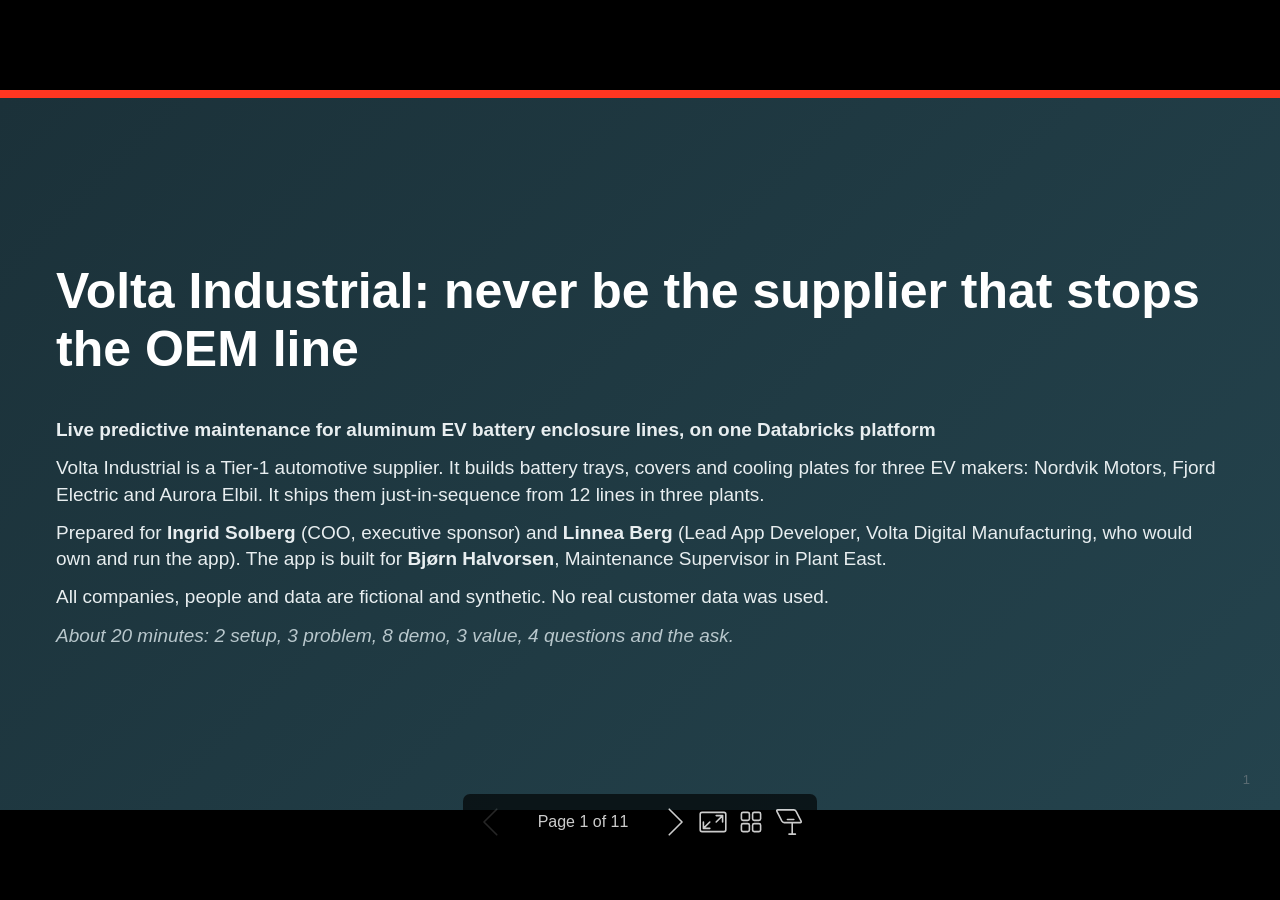
==== presentation/volta_deck.html @ 74178d1c "Presentation: Marp theme, HTML and PDF exports of the deck Build: npx @marp-team/marp-cli --no-stdin" ====
<!DOCTYPE html><html lang="en-US"><head><title>Volta Industrial. Never stop the OEM line. Live predictive maintenance for EV battery enclosures on Databricks</title><meta property="og:title" content="Volta Industrial. Never stop the OEM line. Live predictive maintenance for EV battery enclosures on Databricks"><meta charset="UTF-8"><meta name="viewport" content="width=device-width,height=device-height,initial-scale=1.0"><meta name="apple-mobile-web-app-capable" content="yes"><meta http-equiv="X-UA-Compatible" content="ie=edge"><meta property="og:type" content="website"><meta name="twitter:card" content="summary"><style>@media screen{body[data-bespoke-view=""] .bespoke-marp-parent>.bespoke-marp-osc>button,body[data-bespoke-view=next] .bespoke-marp-parent>.bespoke-marp-osc>button,body[data-bespoke-view=overview] button.bespoke-marp-overview-close,body[data-bespoke-view=presenter] .bespoke-marp-presenter-container .bespoke-marp-presenter-info-container .bespoke-marp-presenter-info-page-area .bespoke-marp-presenter-info-page,body[data-bespoke-view=presenter] .bespoke-marp-presenter-container .bespoke-marp-presenter-info-container button,body[data-bespoke-view=presenter] .bespoke-marp-presenter-container .bespoke-marp-presenter-note-container button{appearance:none;background-color:initial;border:0;color:inherit;cursor:pointer;font-size:inherit;opacity:.8;outline:none;padding:0;transition:opacity .2s linear;-webkit-tap-highlight-color:transparent}body[data-bespoke-view=""] .bespoke-marp-parent>.bespoke-marp-osc>button:disabled,body[data-bespoke-view=next] .bespoke-marp-parent>.bespoke-marp-osc>button:disabled,body[data-bespoke-view=overview] button.bespoke-marp-overview-close:disabled,body[data-bespoke-view=presenter] .bespoke-marp-presenter-container .bespoke-marp-presenter-info-container .bespoke-marp-presenter-info-page-area .bespoke-marp-presenter-info-page:disabled,body[data-bespoke-view=presenter] .bespoke-marp-presenter-container .bespoke-marp-presenter-info-container button:disabled,body[data-bespoke-view=presenter] .bespoke-marp-presenter-container .bespoke-marp-presenter-note-container button:disabled{cursor:not-allowed;opacity:.15!important}body[data-bespoke-view=""] .bespoke-marp-parent>.bespoke-marp-osc>button:hover,body[data-bespoke-view=next] .bespoke-marp-parent>.bespoke-marp-osc>button:hover,body[data-bespoke-view=overview] button.bespoke-marp-overview-close:hover,body[data-bespoke-view=presenter] .bespoke-marp-presenter-container .bespoke-marp-presenter-info-container .bespoke-marp-presenter-info-page-area .bespoke-marp-presenter-info-page:hover,body[data-bespoke-view=presenter] .bespoke-marp-presenter-container .bespoke-marp-presenter-info-container button:hover,body[data-bespoke-view=presenter] .bespoke-marp-presenter-container .bespoke-marp-presenter-note-container button:hover{opacity:1}body[data-bespoke-view=""] .bespoke-marp-parent>.bespoke-marp-osc>button:hover:active,body[data-bespoke-view=next] .bespoke-marp-parent>.bespoke-marp-osc>button:hover:active,body[data-bespoke-view=overview] button.bespoke-marp-overview-close:hover:active,body[data-bespoke-view=presenter] .bespoke-marp-presenter-container .bespoke-marp-presenter-info-container .bespoke-marp-presenter-info-page-area .bespoke-marp-presenter-info-page:hover:active,body[data-bespoke-view=presenter] .bespoke-marp-presenter-container .bespoke-marp-presenter-info-container button:hover:active,body[data-bespoke-view=presenter] .bespoke-marp-presenter-container .bespoke-marp-presenter-note-container button:hover:active{opacity:.6}body[data-bespoke-view=""] .bespoke-marp-parent>.bespoke-marp-osc>button:hover:not(:disabled),body[data-bespoke-view=next] .bespoke-marp-parent>.bespoke-marp-osc>button:hover:not(:disabled),body[data-bespoke-view=overview] button.bespoke-marp-overview-close:hover:not(:disabled),body[data-bespoke-view=presenter] .bespoke-marp-presenter-container .bespoke-marp-presenter-info-container .bespoke-marp-presenter-info-page-area .bespoke-marp-presenter-info-page:hover:not(:disabled),body[data-bespoke-view=presenter] .bespoke-marp-presenter-container .bespoke-marp-presenter-info-container button:hover:not(:disabled),body[data-bespoke-view=presenter] .bespoke-marp-presenter-container .bespoke-marp-presenter-note-container button:hover:not(:disabled){transition:none}body[data-bespoke-view=""] .bespoke-marp-parent>.bespoke-marp-osc>button[data-bespoke-marp-osc=prev],body[data-bespoke-view=next] .bespoke-marp-parent>.bespoke-marp-osc>button[data-bespoke-marp-osc=prev],body[data-bespoke-view=presenter] .bespoke-marp-presenter-container .bespoke-marp-presenter-info-container button.bespoke-marp-presenter-info-page-prev{background:#0000 url("[data-uri]") no-repeat 50%;background-size:contain;overflow:hidden;text-indent:100%;white-space:nowrap}body[data-bespoke-view=""] .bespoke-marp-parent>.bespoke-marp-osc>button[data-bespoke-marp-osc=next],body[data-bespoke-view=next] .bespoke-marp-parent>.bespoke-marp-osc>button[data-bespoke-marp-osc=next],body[data-bespoke-view=presenter] .bespoke-marp-presenter-container .bespoke-marp-presenter-info-container button.bespoke-marp-presenter-info-page-next{background:#0000 url("[data-uri]") no-repeat 50%;background-size:contain;overflow:hidden;text-indent:100%;white-space:nowrap}:is(body[data-bespoke-view=""],body[data-bespoke-view=next]) .bespoke-marp-parent>.bespoke-marp-osc>button[data-bespoke-marp-osc=fullscreen]{background:#0000 url("[data-uri]") no-repeat 50%;background-size:contain;overflow:hidden;text-indent:100%;white-space:nowrap}:is(body[data-bespoke-view=""],body[data-bespoke-view=next]) .bespoke-marp-parent>.bespoke-marp-osc>button.exit[data-bespoke-marp-osc=fullscreen]{background-image:url("[data-uri]")}:is(body[data-bespoke-view=""],body[data-bespoke-view=next]) .bespoke-marp-parent>.bespoke-marp-osc>button[data-bespoke-marp-osc=presenter]{background:#0000 url("[data-uri]") no-repeat 50%;background-size:contain;overflow:hidden;text-indent:100%;white-space:nowrap}body[data-bespoke-view=overview] button.bespoke-marp-overview-close,body[data-bespoke-view=presenter] .bespoke-marp-presenter-container .bespoke-marp-presenter-note-container button.bespoke-marp-presenter-note-bigger{background:#0000 url("[data-uri]") no-repeat 50%;background-size:contain;overflow:hidden;text-indent:100%;white-space:nowrap}body[data-bespoke-view=presenter] .bespoke-marp-presenter-container .bespoke-marp-presenter-note-container button.bespoke-marp-presenter-note-smaller{background:#0000 url("[data-uri]") no-repeat 50%;background-size:contain;overflow:hidden;text-indent:100%;white-space:nowrap}:is(body[data-bespoke-view=""],body[data-bespoke-view=next]) .bespoke-marp-parent>.bespoke-marp-osc>button[data-bespoke-marp-osc=overview]{background:#0000 url("[data-uri]") no-repeat 50%;background-size:contain;overflow:hidden;text-indent:100%;white-space:nowrap}}@keyframes __bespoke_marp_transition_reduced_outgoing__{0%{opacity:1}to{opacity:0}}@keyframes __bespoke_marp_transition_reduced_incoming__{0%{mix-blend-mode:plus-lighter;opacity:0}to{mix-blend-mode:plus-lighter;opacity:1}}.bespoke-marp-note,.bespoke-marp-osc,.bespoke-progress-parent{display:none;transition:none}@media screen{::view-transition-group(*){animation-duration:var(--marp-bespoke-transition-animation-duration,.5s);animation-timing-function:ease}::view-transition-new(*),::view-transition-old(*){animation-delay:0s;animation-direction:var(--marp-bespoke-transition-animation-direction,normal);animation-duration:var(--marp-bespoke-transition-animation-duration,.5s);animation-fill-mode:both;animation-name:var(--marp-bespoke-transition-animation-name,var(--marp-bespoke-transition-animation-name-fallback,__bespoke_marp_transition_no_animation__));mix-blend-mode:normal}::view-transition-old(*){--marp-bespoke-transition-animation-name-fallback:__bespoke_marp_transition_reduced_outgoing__;animation-timing-function:ease}::view-transition-new(*){--marp-bespoke-transition-animation-name-fallback:__bespoke_marp_transition_reduced_incoming__;animation-timing-function:ease}::view-transition-new(root),::view-transition-old(root){animation-timing-function:linear}::view-transition-new(__bespoke_marp_transition_osc__),::view-transition-old(__bespoke_marp_transition_osc__){animation-duration:0s!important;animation-name:__bespoke_marp_transition_osc__!important}::view-transition-new(__bespoke_marp_transition_osc__){opacity:0!important}.bespoke-marp-transition-warming-up::view-transition-group(*),.bespoke-marp-transition-warming-up::view-transition-new(*),.bespoke-marp-transition-warming-up::view-transition-old(*){animation-play-state:paused!important}body,html{height:100%;margin:0}body{background:#000;overflow:hidden}svg.bespoke-marp-slide{content-visibility:hidden;interactivity:inert;opacity:0;pointer-events:none;z-index:-1}svg.bespoke-marp-slide:not(.bespoke-marp-active) *{view-transition-name:none!important}svg.bespoke-marp-slide.bespoke-marp-active{content-visibility:visible;interactivity:auto;opacity:1;pointer-events:auto;z-index:0}svg.bespoke-marp-slide.bespoke-marp-active.bespoke-marp-active-ready *{animation-name:__bespoke_marp__!important}@supports not (content-visibility:hidden){svg.bespoke-marp-slide[data-bespoke-marp-load=hideable]{display:none}svg.bespoke-marp-slide[data-bespoke-marp-load=hideable].bespoke-marp-active{display:block}}}@media screen and (prefers-reduced-motion:reduce){svg.bespoke-marp-slide *{view-transition-name:none!important}}@media screen{[data-bespoke-marp-fragment=inactive]{visibility:hidden}:is(body[data-bespoke-view=""],body[data-bespoke-view=next]) .bespoke-marp-parent{inset:0;position:absolute}:is(body[data-bespoke-view=""],body[data-bespoke-view=next]) .bespoke-marp-parent>.bespoke-marp-osc{background:#000000a6;border-radius:7px;bottom:50px;color:#fff;contain:paint;display:block;font-family:Helvetica,Arial,sans-serif;font-size:16px;left:50%;line-height:0;opacity:1;padding:12px;position:absolute;touch-action:manipulation;transform:translateX(-50%);transition:opacity .2s linear;-webkit-user-select:none;user-select:none;view-transition-name:__bespoke_marp_transition_osc__;white-space:nowrap;will-change:transform;z-index:1}:is(body[data-bespoke-view=""],body[data-bespoke-view=next]) .bespoke-marp-parent>.bespoke-marp-osc>:where(*){margin-left:6px}:is(body[data-bespoke-view=""],body[data-bespoke-view=next]) .bespoke-marp-parent>.bespoke-marp-osc>:where(*):where(:first-child){margin-left:0}:is(body[data-bespoke-view=""],body[data-bespoke-view=next]) .bespoke-marp-parent>.bespoke-marp-osc>span{opacity:.8}:is(body[data-bespoke-view=""],body[data-bespoke-view=next]) .bespoke-marp-parent>.bespoke-marp-osc>span[data-bespoke-marp-osc=page]{display:inline-block;min-width:140px;text-align:center}:is(body[data-bespoke-view=""],body[data-bespoke-view=next]) .bespoke-marp-parent>.bespoke-marp-osc>button[data-bespoke-marp-osc=fullscreen],:is(body[data-bespoke-view=""],body[data-bespoke-view=next]) .bespoke-marp-parent>.bespoke-marp-osc>button[data-bespoke-marp-osc=next],:is(body[data-bespoke-view=""],body[data-bespoke-view=next]) .bespoke-marp-parent>.bespoke-marp-osc>button[data-bespoke-marp-osc=overview],:is(body[data-bespoke-view=""],body[data-bespoke-view=next]) .bespoke-marp-parent>.bespoke-marp-osc>button[data-bespoke-marp-osc=presenter],:is(body[data-bespoke-view=""],body[data-bespoke-view=next]) .bespoke-marp-parent>.bespoke-marp-osc>button[data-bespoke-marp-osc=prev]{height:32px;line-height:32px;width:32px}:is(body[data-bespoke-view=""],body[data-bespoke-view=next]) .bespoke-marp-parent.bespoke-marp-inactive{cursor:none}:is(body[data-bespoke-view=""],body[data-bespoke-view=next]) .bespoke-marp-parent.bespoke-marp-inactive>.bespoke-marp-osc{opacity:0;pointer-events:none}:is(body[data-bespoke-view=""],body[data-bespoke-view=next]) svg.bespoke-marp-slide{height:100%;left:0;position:absolute;top:0;width:100%}body[data-bespoke-view=""] .bespoke-progress-parent{background:#222;display:flex;height:5px;width:100%}body[data-bespoke-view=""] .bespoke-progress-parent+:where(.bespoke-marp-parent){top:5px}body[data-bespoke-view=""] .bespoke-progress-parent .bespoke-progress-bar{background:#0288d1;flex:0 0 0;transition:flex-basis .2s cubic-bezier(0,1,1,1)}body[data-bespoke-view=next]{background:#0000}body[data-bespoke-view=presenter]{background:#161616}body[data-bespoke-view=presenter] .bespoke-marp-presenter-container{display:grid;font-family:Helvetica,Arial,sans-serif;grid-template:"current dragbar next" minmax(140px,1fr) "current dragbar note" 2fr "info    dragbar note" 3em;grid-template-columns:minmax(3px,var(--bespoke-marp-presenter-split-ratio,66%)) 0 minmax(3px,1fr);height:100%;left:0;position:absolute;top:0;width:100%}body[data-bespoke-view=presenter] .bespoke-marp-presenter-container :where(.bespoke-marp-parent){grid-area:current;overflow:hidden;position:relative}body[data-bespoke-view=presenter] .bespoke-marp-presenter-container :where(.bespoke-marp-parent) :where(svg.bespoke-marp-slide){height:calc(100% - 40px);left:20px;pointer-events:none;position:absolute;top:20px;-webkit-user-select:none;user-select:none;width:calc(100% - 40px)}body[data-bespoke-view=presenter] .bespoke-marp-presenter-container :where(.bespoke-marp-parent) :where(svg.bespoke-marp-slide).bespoke-marp-active{filter:drop-shadow(0 3px 10px rgba(0,0,0,.5))}body[data-bespoke-view=presenter] .bespoke-marp-presenter-container .bespoke-marp-presenter-dragbar-container{background:#0288d1;cursor:col-resize;grid-area:dragbar;margin-left:-3px;opacity:0;position:relative;transition:opacity .4s linear .1s;width:6px;z-index:10}body[data-bespoke-view=presenter] .bespoke-marp-presenter-container .bespoke-marp-presenter-dragbar-container:hover{opacity:1}body[data-bespoke-view=presenter] .bespoke-marp-presenter-container .bespoke-marp-presenter-dragbar-container.active{opacity:1;transition-delay:0s}body[data-bespoke-view=presenter] .bespoke-marp-presenter-container .bespoke-marp-presenter-next-container{background:#222;cursor:pointer;display:none;grid-area:next;overflow:hidden;position:relative}body[data-bespoke-view=presenter] .bespoke-marp-presenter-container .bespoke-marp-presenter-next-container.active{display:block}body[data-bespoke-view=presenter] .bespoke-marp-presenter-container .bespoke-marp-presenter-next-container iframe.bespoke-marp-presenter-next{background:#0000;border:0;display:block;filter:drop-shadow(0 3px 10px rgba(0,0,0,.5));height:calc(100% - 40px);left:20px;pointer-events:none;position:absolute;interactivity:inert;top:20px;-webkit-user-select:none;user-select:none;width:calc(100% - 40px)}body[data-bespoke-view=presenter] .bespoke-marp-presenter-container .bespoke-marp-presenter-note-container{background:#222;color:#eee;grid-area:note;position:relative;z-index:1}body[data-bespoke-view=presenter] .bespoke-marp-presenter-container .bespoke-marp-presenter-note-container button{height:1.5em;line-height:1.5em;width:1.5em}body[data-bespoke-view=presenter] .bespoke-marp-presenter-container .bespoke-marp-presenter-note-container .bespoke-marp-presenter-note-wrapper{display:block;inset:0;position:absolute}body[data-bespoke-view=presenter] .bespoke-marp-presenter-container .bespoke-marp-presenter-note-container .bespoke-marp-presenter-note-buttons{background:#000000a6;border-radius:4px;bottom:0;display:flex;gap:4px;margin:12px;opacity:0;padding:6px;pointer-events:none;position:absolute;right:0;transition:opacity .2s linear}body[data-bespoke-view=presenter] .bespoke-marp-presenter-container .bespoke-marp-presenter-note-container .bespoke-marp-presenter-note-buttons:focus-within,body[data-bespoke-view=presenter] .bespoke-marp-presenter-container .bespoke-marp-presenter-note-container .bespoke-marp-presenter-note-wrapper:focus-within+.bespoke-marp-presenter-note-buttons,body[data-bespoke-view=presenter] .bespoke-marp-presenter-container .bespoke-marp-presenter-note-container:hover .bespoke-marp-presenter-note-buttons{opacity:1;pointer-events:auto}body[data-bespoke-view=presenter] .bespoke-marp-presenter-container .bespoke-marp-presenter-note-container .bespoke-marp-note{box-sizing:border-box;font-size:calc(1.1em*var(--bespoke-marp-note-font-scale, 1));height:calc(100% - 40px);margin:20px;overflow:auto;padding-right:3px;white-space:pre-wrap;width:calc(100% - 40px);word-wrap:break-word;scrollbar-color:#eeeeee80 #0000;scrollbar-width:thin}body[data-bespoke-view=presenter] .bespoke-marp-presenter-container .bespoke-marp-presenter-note-container .bespoke-marp-note::-webkit-scrollbar{width:6px}body[data-bespoke-view=presenter] .bespoke-marp-presenter-container .bespoke-marp-presenter-note-container .bespoke-marp-note::-webkit-scrollbar-track{background:#0000}body[data-bespoke-view=presenter] .bespoke-marp-presenter-container .bespoke-marp-presenter-note-container .bespoke-marp-note::-webkit-scrollbar-thumb{background:#eeeeee80;border-radius:6px}body[data-bespoke-view=presenter] .bespoke-marp-presenter-container .bespoke-marp-presenter-note-container .bespoke-marp-note:empty{pointer-events:none}body[data-bespoke-view=presenter] .bespoke-marp-presenter-container .bespoke-marp-presenter-note-container .bespoke-marp-note.active{display:block}body[data-bespoke-view=presenter] .bespoke-marp-presenter-container .bespoke-marp-presenter-note-container .bespoke-marp-note p:first-child{margin-top:0}body[data-bespoke-view=presenter] .bespoke-marp-presenter-container .bespoke-marp-presenter-note-container .bespoke-marp-note p:last-child{margin-bottom:0}body[data-bespoke-view=presenter] .bespoke-marp-presenter-container .bespoke-marp-presenter-info-container{align-items:center;box-sizing:border-box;color:#eee;display:flex;flex-wrap:nowrap;grid-area:info;justify-content:center;overflow:hidden;padding:0 10px}body[data-bespoke-view=presenter] .bespoke-marp-presenter-container .bespoke-marp-presenter-info-container :is(.bespoke-marp-presenter-info-page-area,.bespoke-marp-presenter-info-time,.bespoke-marp-presenter-info-timer){box-sizing:border-box;display:block;padding:0 10px;white-space:nowrap;width:100%}body[data-bespoke-view=presenter] .bespoke-marp-presenter-container .bespoke-marp-presenter-info-container button{height:1.5em;line-height:1.5em;width:1.5em}body[data-bespoke-view=presenter] .bespoke-marp-presenter-container .bespoke-marp-presenter-info-container .bespoke-marp-presenter-info-page-area{order:2;text-align:center}body[data-bespoke-view=presenter] .bespoke-marp-presenter-container .bespoke-marp-presenter-info-container .bespoke-marp-presenter-info-page-area .bespoke-marp-presenter-info-page{display:inline-block;min-width:120px;text-align:center}body[data-bespoke-view=presenter] .bespoke-marp-presenter-container .bespoke-marp-presenter-info-container .bespoke-marp-presenter-info-time{color:#999;order:1;text-align:left}body[data-bespoke-view=presenter] .bespoke-marp-presenter-container .bespoke-marp-presenter-info-container .bespoke-marp-presenter-info-timer{color:#999;order:3;text-align:right}body[data-bespoke-view=presenter] .bespoke-marp-presenter-container .bespoke-marp-presenter-info-container .bespoke-marp-presenter-info-timer:hover{cursor:pointer}body[data-bespoke-view=overview]{background:#161616;overflow:auto}body[data-bespoke-view=overview] [data-bespoke-marp-fragment=inactive]{visibility:visible}body[data-bespoke-view=overview] .bespoke-marp-overview-header{backdrop-filter:blur(4px);background:#222222d9;box-shadow:0 3px 10px #00000080;box-sizing:border-box;display:flex;height:48px;inset:0 0 auto;justify-content:flex-end;padding:10px;position:fixed;z-index:1}body[data-bespoke-view=overview] button.bespoke-marp-overview-close{height:28px;line-height:28px;transform:rotate(45deg);width:28px}body[data-bespoke-view=overview] .bespoke-marp-parent{display:grid;gap:40px;grid-template-columns:repeat(auto-fit,minmax(0,240px));justify-content:space-around;padding:30px}body[data-bespoke-view=overview] .bespoke-marp-parent svg.bespoke-marp-slide{--bov-selected:#0000;--bov-focus:#161616;--bov-focus-outline:#0000;background-image:conic-gradient(#161616 0 0),conic-gradient(var(--bov-focus) 0 0),conic-gradient(var(--bov-focus-outline) 0 0),conic-gradient(var(--bov-selected) 0 0);background-position:5px 5px,3px 3px,2px 2px,0 0;background-repeat:no-repeat;background-size:calc(100% - 10px) calc(100% - 10px),calc(100% - 6px) calc(100% - 6px),calc(100% - 4px) calc(100% - 4px),100% 100%;content-visibility:visible;cursor:pointer;filter:drop-shadow(0 3px 10px rgba(0,0,0,.5));margin:-6px;padding:6px;interactivity:auto;opacity:1;outline:0;pointer-events:auto;scroll-margin-block:30px;width:100%;z-index:0}body[data-bespoke-view=overview] .bespoke-marp-parent svg.bespoke-marp-slide *,body[data-bespoke-view=overview] .bespoke-marp-parent svg.bespoke-marp-slide.bespoke-marp-active *{pointer-events:none;interactivity:inert}body[data-bespoke-view=overview] .bespoke-marp-parent :is(svg.bespoke-marp-slide:active,svg.bespoke-marp-slide:focus-visible,svg.bespoke-marp-slide:hover){--bov-focus-outline:#161616}body[data-bespoke-view=overview] .bespoke-marp-parent svg.bespoke-marp-slide:focus-visible,body[data-bespoke-view=overview] .bespoke-marp-parent svg.bespoke-marp-slide:hover{--bov-focus:#999}body[data-bespoke-view=overview] .bespoke-marp-parent svg.bespoke-marp-slide:active{--bov-focus:#eee}body[data-bespoke-view=overview] .bespoke-marp-parent svg.bespoke-marp-slide.bespoke-marp-active{--bov-selected:#0288d1}body[data-bespoke-view=overview]:has(.bespoke-marp-overview-header) .bespoke-marp-parent{padding-top:78px}body[data-bespoke-view=overview]:has(.bespoke-marp-overview-header) .bespoke-marp-parent svg.bespoke-marp-slide{scroll-margin-top:78px}.bespoke-marp-overview{background:#000000a6;inset:0;opacity:0;pointer-events:none;position:fixed;transition:opacity .1s ease;z-index:10}.bespoke-marp-overview iframe{background:#222;border:0;display:block;height:100%;left:0;position:absolute;top:0;width:100%}.bespoke-marp-overview[data-open="1"]{opacity:1;pointer-events:auto}}@media print{.bespoke-marp-overview,.bespoke-marp-presenter-info-container,.bespoke-marp-presenter-next-container,.bespoke-marp-presenter-note-container{display:none}}</style><style>div#\:\$p > svg > foreignObject > section{width:1280px;height:720px;box-sizing:border-box;overflow:hidden;position:relative;scroll-snap-align:center center;-webkit-text-size-adjust:100%;text-size-adjust:100%}div#\:\$p > svg > foreignObject > section::after{bottom:0;content:attr(data-marpit-pagination);padding:inherit;pointer-events:none;position:absolute;right:0}div#\:\$p > svg > foreignObject > section:not([data-marpit-pagination])::after{display:none}div#\:\$p > svg > foreignObject > section :where(:is(h1, marp-h1)){font-size:2em;margin-block:0.67em}div#\:\$p > svg > foreignObject > section section:where(:is(h1, marp-h1)){--marpit-root-font-size: 2em}div#\:\$p > svg > foreignObject > section video::-webkit-media-controls{will-change:transform}@page {size:1280px 720px;margin:0}@media print{html, body{background-color:#fff;margin:0;page-break-inside:avoid;break-inside:avoid-page}div#\:\$p > svg > foreignObject > section{page-break-before:always;break-before:page}div#\:\$p > svg > foreignObject > section, div#\:\$p > svg > foreignObject > section *{-webkit-print-color-adjust:exact!important;animation-delay:0s!important;animation-duration:0s!important;color-adjust:exact!important;print-color-adjust:exact!important;transition:none!important}div#\:\$p > svg[data-marpit-svg]{display:block;height:100vh;width:100vw}}div#\:\$p > svg > foreignObject > section{--fgColor-danger:light-dark(#d1242f, #f85149);--bgColor-attention-muted:light-dark(#fff8c5, #bb800926);--bgColor-muted:light-dark(#f6f8fa, #151b23);--bgColor-neutral-muted:light-dark(#818b981f, #656c7633);--borderColor-accent-emphasis:light-dark(#0969da, #1f6feb);--borderColor-attention-emphasis:light-dark(#9a6700, #9e6a03);--borderColor-danger-emphasis:light-dark(#cf222e, #da3633);--borderColor-default:light-dark(#d1d9e0, #3d444d);--borderColor-done-emphasis:light-dark(#8250df, #8957e5);--borderColor-success-emphasis:light-dark(#1a7f37, #238636);--color-prettylights-syntax-brackethighlighter-angle:light-dark(#59636e, #9198a1);--color-prettylights-syntax-brackethighlighter-unmatched:light-dark(#82071e, #f85149);--color-prettylights-syntax-carriage-return-bg:light-dark(#cf222e, #b62324);--color-prettylights-syntax-carriage-return-text:light-dark(#f6f8fa, #f0f6fc);--color-prettylights-syntax-comment:light-dark(#59636e, #9198a1);--color-prettylights-syntax-constant:light-dark(#0550ae, #79c0ff);--color-prettylights-syntax-constant-other-reference-link:light-dark(#0a3069, #a5d6ff);--color-prettylights-syntax-entity:light-dark(#6639ba, #d2a8ff);--color-prettylights-syntax-entity-tag:light-dark(#0550ae, #7ee787);--color-prettylights-syntax-invalid-illegal-text:light-dark(var(--fgColor-danger), var(--fgColor-danger));--color-prettylights-syntax-keyword:light-dark(#cf222e, #ff7b72);--color-prettylights-syntax-markup-changed-bg:light-dark(#ffd8b5, #5a1e02);--color-prettylights-syntax-markup-changed-text:light-dark(#953800, #ffdfb6);--color-prettylights-syntax-markup-deleted-bg:light-dark(#ffebe9, #67060c);--color-prettylights-syntax-markup-deleted-text:light-dark(#82071e, #ffdcd7);--color-prettylights-syntax-markup-heading:light-dark(#0550ae, #1f6feb);--color-prettylights-syntax-markup-ignored-bg:light-dark(#0550ae, #1158c7);--color-prettylights-syntax-markup-ignored-text:light-dark(#d1d9e0, #f0f6fc);--color-prettylights-syntax-markup-inserted-bg:light-dark(#dafbe1, #033a16);--color-prettylights-syntax-markup-inserted-text:light-dark(#116329, #aff5b4);--color-prettylights-syntax-markup-list:light-dark(#3b2300, #f2cc60);--color-prettylights-syntax-meta-diff-range:light-dark(#8250df, #d2a8ff);--color-prettylights-syntax-string:light-dark(#0a3069, #a5d6ff);--color-prettylights-syntax-string-regexp:light-dark(#116329, #7ee787);--color-prettylights-syntax-sublimelinter-gutter-mark:light-dark(#818b98, #3d444d);--color-prettylights-syntax-variable:light-dark(#953800, #ffa657);--fgColor-accent:light-dark(#0969da, #4493f8);--fgColor-attention:light-dark(#9a6700, #d29922);--fgColor-done:light-dark(#8250df, #ab7df8);--fgColor-muted:light-dark(#59636e, #9198a1);--fgColor-success:light-dark(#1a7f37, #3fb950);--bgColor-default:light-dark(#fff, #0d1117);--borderColor-muted:light-dark(#d1d9e0b3, #3d444db3);--color-prettylights-syntax-invalid-illegal-bg:light-dark(var(--bgColor-danger-muted), var(--bgColor-danger-muted));--color-prettylights-syntax-markup-bold:light-dark(#1f2328, #f0f6fc);--color-prettylights-syntax-markup-italic:light-dark(#1f2328, #f0f6fc);--color-prettylights-syntax-storage-modifier-import:light-dark(#1f2328, #f0f6fc);--fgColor-default:light-dark(#1f2328, #f0f6fc);--focus-outlineColor:light-dark(var(--borderColor-accent-emphasis), var(--borderColor-accent-emphasis));--borderColor-neutral-muted:light-dark(var(--borderColor-muted), var(--borderColor-muted));--base-size-16:calc(var(--marpit-root-font-size, 1rem) * 1);--base-size-24:calc(var(--marpit-root-font-size, 1rem) * 1.5);--base-size-4:calc(var(--marpit-root-font-size, 1rem) * 0.25);--base-size-40:calc(var(--marpit-root-font-size, 1rem) * 2.5);--base-size-8:calc(var(--marpit-root-font-size, 1rem) * 0.5);--base-text-weight-medium:500;--base-text-weight-normal:400;--base-text-weight-semibold:600;--fontStack-monospace:ui-monospace, SFMono-Regular, SF Mono, Menlo, Consolas, Liberation Mono, monospace;--fontStack-sansSerif:-apple-system, BlinkMacSystemFont, "Segoe UI", "Noto Sans", Helvetica, Arial, sans-serif, "Apple Color Emoji", "Segoe UI Emoji";}/*!
 * Marp default theme.
 *
 * @theme default
 * @author Yuki Hattori
 *
 * @auto-scaling true
 * @size 16:9 1280px 720px
 * @size 4:3 960px 720px
 */div#\:\$p > svg > foreignObject > section [data-theme=light],div#\:\$p > svg > foreignObject > section{color-scheme:light}div#\:\$p > svg > foreignObject > section [data-theme=dark],div#\:\$p > svg > foreignObject > section:where(.invert){color-scheme:dark}div#\:\$p > svg > foreignObject > section{-ms-text-size-adjust:100%;-webkit-text-size-adjust:100%;margin:0;font-weight:var(--base-text-weight-normal, 400);color:var(--fgColor-default);background-color:var(--bgColor-default);font-family:var(--fontStack-sansSerif, -apple-system, BlinkMacSystemFont, "Segoe UI", "Noto Sans", Helvetica, Arial, sans-serif, "Apple Color Emoji", "Segoe UI Emoji");font-size:16px;line-height:1.5;word-wrap:break-word}div#\:\$p > svg > foreignObject > section{--marpit-root-font-size:16px}div#\:\$p > svg > foreignObject > section a{text-decoration:underline;text-underline-offset:calc(var(--marpit-root-font-size, 1rem) * .2)}div#\:\$p > svg > foreignObject > section :is(h1, marp-h1):hover .anchor .octicon-link:before,div#\:\$p > svg > foreignObject > section :is(h2, marp-h2):hover .anchor .octicon-link:before,div#\:\$p > svg > foreignObject > section :is(h3, marp-h3):hover .anchor .octicon-link:before,div#\:\$p > svg > foreignObject > section :is(h4, marp-h4):hover .anchor .octicon-link:before,div#\:\$p > svg > foreignObject > section :is(h5, marp-h5):hover .anchor .octicon-link:before,div#\:\$p > svg > foreignObject > section :is(h6, marp-h6):hover .anchor .octicon-link:before{width:16px;height:16px;content:" ";display:inline-block;background-color:currentColor;-webkit-mask-image:url('data:image/svg+xml;charset=utf-8,<svg xmlns="http://www.w3.org/2000/svg" aria-hidden="true" viewBox="0 0 16 16"><path fill-rule="evenodd" d="M7.775 3.275a.75.75 0 0 0 1.06 1.06l1.25-1.25a2 2 0 1 1 2.83 2.83l-2.5 2.5a2 2 0 0 1-2.83 0 .75.75 0 0 0-1.06 1.06 3.5 3.5 0 0 0 4.95 0l2.5-2.5a3.5 3.5 0 0 0-4.95-4.95zm-4.69 9.64a2 2 0 0 1 0-2.83l2.5-2.5a2 2 0 0 1 2.83 0 .75.75 0 0 0 1.06-1.06 3.5 3.5 0 0 0-4.95 0l-2.5 2.5a3.5 3.5 0 0 0 4.95 4.95l1.25-1.25a.75.75 0 0 0-1.06-1.06l-1.25 1.25a2 2 0 0 1-2.83 0"/></svg>');mask-image:url('data:image/svg+xml;charset=utf-8,<svg xmlns="http://www.w3.org/2000/svg" aria-hidden="true" viewBox="0 0 16 16"><path fill-rule="evenodd" d="M7.775 3.275a.75.75 0 0 0 1.06 1.06l1.25-1.25a2 2 0 1 1 2.83 2.83l-2.5 2.5a2 2 0 0 1-2.83 0 .75.75 0 0 0-1.06 1.06 3.5 3.5 0 0 0 4.95 0l2.5-2.5a3.5 3.5 0 0 0-4.95-4.95zm-4.69 9.64a2 2 0 0 1 0-2.83l2.5-2.5a2 2 0 0 1 2.83 0 .75.75 0 0 0 1.06-1.06 3.5 3.5 0 0 0-4.95 0l-2.5 2.5a3.5 3.5 0 0 0 4.95 4.95l1.25-1.25a.75.75 0 0 0-1.06-1.06l-1.25 1.25a2 2 0 0 1-2.83 0"/></svg>')}div#\:\$p > svg > foreignObject > section details,div#\:\$p > svg > foreignObject > section figcaption,div#\:\$p > svg > foreignObject > section figure{display:block}div#\:\$p > svg > foreignObject > section summary{display:list-item}div#\:\$p > svg > foreignObject > section [hidden]{display:none!important}div#\:\$p > svg > foreignObject > section a{background-color:transparent;color:var(--fgColor-accent);text-decoration:none}div#\:\$p > svg > foreignObject > section abbr[title]{border-bottom:none;-webkit-text-decoration:underline dotted;text-decoration:underline dotted}div#\:\$p > svg > foreignObject > section b,div#\:\$p > svg > foreignObject > section strong{font-weight:var(--base-text-weight-semibold, 600)}div#\:\$p > svg > foreignObject > section dfn{font-style:italic}div#\:\$p > svg > foreignObject > section :is(h1, marp-h1){margin:.67em 0;font-weight:var(--base-text-weight-semibold, 600);padding-bottom:.3em;font-size:2em;border-bottom:1px solid var(--borderColor-muted)}div#\:\$p > svg > foreignObject > section mark{background-color:var(--bgColor-attention-muted);color:var(--fgColor-default)}div#\:\$p > svg > foreignObject > section small{font-size:90%}div#\:\$p > svg > foreignObject > section sub,div#\:\$p > svg > foreignObject > section sup{font-size:75%;line-height:0;position:relative;vertical-align:baseline}div#\:\$p > svg > foreignObject > section sub{bottom:-.25em}div#\:\$p > svg > foreignObject > section sup{top:-.5em}div#\:\$p > svg > foreignObject > section img{border-style:none;max-width:100%;box-sizing:content-box}div#\:\$p > svg > foreignObject > section code,div#\:\$p > svg > foreignObject > section kbd,div#\:\$p > svg > foreignObject > section :is(pre, marp-pre),div#\:\$p > svg > foreignObject > section samp{font-family:monospace;font-size:1em}div#\:\$p > svg > foreignObject > section figure{margin:1em var(--base-size-40)}div#\:\$p > svg > foreignObject > section hr{box-sizing:content-box;overflow:hidden;background:transparent;height:.25em;padding:0;margin:var(--base-size-24) 0;background-color:var(--borderColor-default);border:0}div#\:\$p > svg > foreignObject > section input{font:inherit;margin:0;overflow:visible;font-family:inherit;font-size:inherit;line-height:inherit}div#\:\$p > svg > foreignObject > section [type=button],div#\:\$p > svg > foreignObject > section [type=reset],div#\:\$p > svg > foreignObject > section [type=submit]{-webkit-appearance:button;-moz-appearance:button;appearance:button}div#\:\$p > svg > foreignObject > section [type=checkbox],div#\:\$p > svg > foreignObject > section [type=radio]{box-sizing:border-box;padding:0}div#\:\$p > svg > foreignObject > section [type=number]::-webkit-inner-spin-button,div#\:\$p > svg > foreignObject > section [type=number]::-webkit-outer-spin-button{height:auto}div#\:\$p > svg > foreignObject > section [type=search]::-webkit-search-cancel-button,div#\:\$p > svg > foreignObject > section [type=search]::-webkit-search-decoration{-webkit-appearance:none;appearance:none}div#\:\$p > svg > foreignObject > section ::-webkit-input-placeholder{color:inherit;opacity:.54}div#\:\$p > svg > foreignObject > section ::-webkit-file-upload-button{-webkit-appearance:button;appearance:button;font:inherit}div#\:\$p > svg > foreignObject > section a:hover{text-decoration:underline}div#\:\$p > svg > foreignObject > section ::-moz-placeholder{color:var(--fgColor-muted);opacity:1}div#\:\$p > svg > foreignObject > section ::placeholder{color:var(--fgColor-muted);opacity:1}div#\:\$p > svg > foreignObject > section hr:after,div#\:\$p > svg > foreignObject > section hr:before{display:table;content:""}div#\:\$p > svg > foreignObject > section hr:after{clear:both}div#\:\$p > svg > foreignObject > section table{border-spacing:0;border-collapse:collapse;display:block;width:-moz-max-content;width:max-content;max-width:100%;overflow:auto;font-variant:tabular-nums}div#\:\$p > svg > foreignObject > section td,div#\:\$p > svg > foreignObject > section th{padding:0}div#\:\$p > svg > foreignObject > section details summary{cursor:pointer}div#\:\$p > svg > foreignObject > section [role=button]:focus,div#\:\$p > svg > foreignObject > section a:focus,div#\:\$p > svg > foreignObject > section input[type=checkbox]:focus,div#\:\$p > svg > foreignObject > section input[type=radio]:focus{outline:2px solid var(--focus-outlineColor);outline-offset:-2px;box-shadow:none}div#\:\$p > svg > foreignObject > section [role=button]:focus:not(:focus-visible),div#\:\$p > svg > foreignObject > section a:focus:not(:focus-visible),div#\:\$p > svg > foreignObject > section input[type=checkbox]:focus:not(:focus-visible),div#\:\$p > svg > foreignObject > section input[type=radio]:focus:not(:focus-visible){outline:1px solid transparent}div#\:\$p > svg > foreignObject > section [role=button]:focus-visible,div#\:\$p > svg > foreignObject > section a:focus-visible,div#\:\$p > svg > foreignObject > section input[type=checkbox]:focus-visible,div#\:\$p > svg > foreignObject > section input[type=radio]:focus-visible{outline:2px solid var(--focus-outlineColor);outline-offset:-2px;box-shadow:none}div#\:\$p > svg > foreignObject > section a:not([class]):focus,div#\:\$p > svg > foreignObject > section a:not([class]):focus-visible,div#\:\$p > svg > foreignObject > section input[type=checkbox]:focus,div#\:\$p > svg > foreignObject > section input[type=checkbox]:focus-visible,div#\:\$p > svg > foreignObject > section input[type=radio]:focus,div#\:\$p > svg > foreignObject > section input[type=radio]:focus-visible{outline-offset:0}div#\:\$p > svg > foreignObject > section kbd{display:inline-block;padding:var(--base-size-4);font:11px var(--fontStack-monospace, ui-monospace, SFMono-Regular, SF Mono, Menlo, Consolas, Liberation Mono, monospace);line-height:10px;color:var(--fgColor-default);vertical-align:middle;background-color:var(--bgColor-muted);border-bottom-color:var(--borderColor-neutral-muted);border:1px solid var(--borderColor-neutral-muted);border-radius:6px;box-shadow:inset 0 -1px 0 var(--borderColor-neutral-muted)}div#\:\$p > svg > foreignObject > section :is(h1, marp-h1),div#\:\$p > svg > foreignObject > section :is(h2, marp-h2),div#\:\$p > svg > foreignObject > section :is(h3, marp-h3),div#\:\$p > svg > foreignObject > section :is(h4, marp-h4),div#\:\$p > svg > foreignObject > section :is(h5, marp-h5),div#\:\$p > svg > foreignObject > section :is(h6, marp-h6){margin-top:var(--base-size-24);margin-bottom:var(--base-size-16);font-weight:var(--base-text-weight-semibold, 600);line-height:1.25}div#\:\$p > svg > foreignObject > section :is(h2, marp-h2){padding-bottom:.3em;font-size:1.5em;border-bottom:1px solid var(--borderColor-muted)}div#\:\$p > svg > foreignObject > section :is(h2, marp-h2),div#\:\$p > svg > foreignObject > section :is(h3, marp-h3){font-weight:var(--base-text-weight-semibold, 600)}div#\:\$p > svg > foreignObject > section :is(h3, marp-h3){font-size:1.25em}div#\:\$p > svg > foreignObject > section :is(h4, marp-h4){font-size:1em}div#\:\$p > svg > foreignObject > section :is(h4, marp-h4),div#\:\$p > svg > foreignObject > section :is(h5, marp-h5){font-weight:var(--base-text-weight-semibold, 600)}div#\:\$p > svg > foreignObject > section :is(h5, marp-h5){font-size:.875em}div#\:\$p > svg > foreignObject > section :is(h6, marp-h6){font-weight:var(--base-text-weight-semibold, 600);font-size:.85em;color:var(--fgColor-muted)}div#\:\$p > svg > foreignObject > section p{margin-top:0;margin-bottom:10px}div#\:\$p > svg > foreignObject > section blockquote{margin:0;padding:0 1em;color:var(--fgColor-muted);border-left:.25em solid var(--borderColor-default)}div#\:\$p > svg > foreignObject > section ol,div#\:\$p > svg > foreignObject > section ul{margin-top:0;margin-bottom:0;padding-left:2em}div#\:\$p > svg > foreignObject > section ol ol,div#\:\$p > svg > foreignObject > section ul ol{list-style-type:lower-roman}div#\:\$p > svg > foreignObject > section ol ol ol,div#\:\$p > svg > foreignObject > section ol ul ol,div#\:\$p > svg > foreignObject > section ul ol ol,div#\:\$p > svg > foreignObject > section ul ul ol{list-style-type:lower-alpha}div#\:\$p > svg > foreignObject > section dd{margin-left:0}div#\:\$p > svg > foreignObject > section code,div#\:\$p > svg > foreignObject > section :is(pre, marp-pre),div#\:\$p > svg > foreignObject > section samp,div#\:\$p > svg > foreignObject > section tt{font-family:var(--fontStack-monospace, ui-monospace, SFMono-Regular, SF Mono, Menlo, Consolas, Liberation Mono, monospace);font-size:12px}div#\:\$p > svg > foreignObject > section :is(pre, marp-pre){margin-top:0;margin-bottom:0;word-wrap:normal}div#\:\$p > svg > foreignObject > section .octicon{display:inline-block;overflow:visible!important;vertical-align:text-bottom;fill:currentColor}div#\:\$p > svg > foreignObject > section input::-webkit-inner-spin-button,div#\:\$p > svg > foreignObject > section input::-webkit-outer-spin-button{margin:0;-webkit-appearance:none;appearance:none}div#\:\$p > svg > foreignObject > section .mr-2{margin-right:var(--base-size-8, 8px)!important}div#\:\$p > svg > foreignObject > section:after,div#\:\$p > svg > foreignObject > section:before{display:table}div#\:\$p > svg > foreignObject > section:after{clear:both}div#\:\$p > svg > foreignObject > section>:first-child{margin-top:0!important}div#\:\$p > svg > foreignObject > section>:last-child{margin-bottom:0!important}div#\:\$p > svg > foreignObject > section a:not([href]){color:inherit;text-decoration:none}div#\:\$p > svg > foreignObject > section .absent{color:var(--fgColor-danger)}div#\:\$p > svg > foreignObject > section .anchor{float:left;padding-right:var(--base-size-4);margin-left:-20px;line-height:1}div#\:\$p > svg > foreignObject > section .anchor:focus{outline:none}div#\:\$p > svg > foreignObject > section blockquote,div#\:\$p > svg > foreignObject > section details,div#\:\$p > svg > foreignObject > section dl,div#\:\$p > svg > foreignObject > section ol,div#\:\$p > svg > foreignObject > section p,div#\:\$p > svg > foreignObject > section :is(pre, marp-pre),div#\:\$p > svg > foreignObject > section table,div#\:\$p > svg > foreignObject > section ul{margin-top:0;margin-bottom:var(--base-size-16)}div#\:\$p > svg > foreignObject > section blockquote>:first-child{margin-top:0}div#\:\$p > svg > foreignObject > section blockquote>:last-child{margin-bottom:0}div#\:\$p > svg > foreignObject > section :is(h1, marp-h1) .octicon-link,div#\:\$p > svg > foreignObject > section :is(h2, marp-h2) .octicon-link,div#\:\$p > svg > foreignObject > section :is(h3, marp-h3) .octicon-link,div#\:\$p > svg > foreignObject > section :is(h4, marp-h4) .octicon-link,div#\:\$p > svg > foreignObject > section :is(h5, marp-h5) .octicon-link,div#\:\$p > svg > foreignObject > section :is(h6, marp-h6) .octicon-link{color:var(--fgColor-default);vertical-align:middle;visibility:hidden}div#\:\$p > svg > foreignObject > section :is(h1, marp-h1):hover .anchor,div#\:\$p > svg > foreignObject > section :is(h2, marp-h2):hover .anchor,div#\:\$p > svg > foreignObject > section :is(h3, marp-h3):hover .anchor,div#\:\$p > svg > foreignObject > section :is(h4, marp-h4):hover .anchor,div#\:\$p > svg > foreignObject > section :is(h5, marp-h5):hover .anchor,div#\:\$p > svg > foreignObject > section :is(h6, marp-h6):hover .anchor{text-decoration:none}div#\:\$p > svg > foreignObject > section :is(h1, marp-h1):hover .anchor .octicon-link,div#\:\$p > svg > foreignObject > section :is(h2, marp-h2):hover .anchor .octicon-link,div#\:\$p > svg > foreignObject > section :is(h3, marp-h3):hover .anchor .octicon-link,div#\:\$p > svg > foreignObject > section :is(h4, marp-h4):hover .anchor .octicon-link,div#\:\$p > svg > foreignObject > section :is(h5, marp-h5):hover .anchor .octicon-link,div#\:\$p > svg > foreignObject > section :is(h6, marp-h6):hover .anchor .octicon-link{visibility:visible}div#\:\$p > svg > foreignObject > section :is(h1, marp-h1) code,div#\:\$p > svg > foreignObject > section :is(h1, marp-h1) tt,div#\:\$p > svg > foreignObject > section :is(h2, marp-h2) code,div#\:\$p > svg > foreignObject > section :is(h2, marp-h2) tt,div#\:\$p > svg > foreignObject > section :is(h3, marp-h3) code,div#\:\$p > svg > foreignObject > section :is(h3, marp-h3) tt,div#\:\$p > svg > foreignObject > section :is(h4, marp-h4) code,div#\:\$p > svg > foreignObject > section :is(h4, marp-h4) tt,div#\:\$p > svg > foreignObject > section :is(h5, marp-h5) code,div#\:\$p > svg > foreignObject > section :is(h5, marp-h5) tt,div#\:\$p > svg > foreignObject > section :is(h6, marp-h6) code,div#\:\$p > svg > foreignObject > section :is(h6, marp-h6) tt{padding:0 .2em;font-size:inherit}div#\:\$p > svg > foreignObject > section summary :is(h1, marp-h1),div#\:\$p > svg > foreignObject > section summary :is(h2, marp-h2),div#\:\$p > svg > foreignObject > section summary :is(h3, marp-h3),div#\:\$p > svg > foreignObject > section summary :is(h4, marp-h4),div#\:\$p > svg > foreignObject > section summary :is(h5, marp-h5),div#\:\$p > svg > foreignObject > section summary :is(h6, marp-h6){display:inline-block}div#\:\$p > svg > foreignObject > section summary :is(h1, marp-h1) .anchor,div#\:\$p > svg > foreignObject > section summary :is(h2, marp-h2) .anchor,div#\:\$p > svg > foreignObject > section summary :is(h3, marp-h3) .anchor,div#\:\$p > svg > foreignObject > section summary :is(h4, marp-h4) .anchor,div#\:\$p > svg > foreignObject > section summary :is(h5, marp-h5) .anchor,div#\:\$p > svg > foreignObject > section summary :is(h6, marp-h6) .anchor{margin-left:-40px}div#\:\$p > svg > foreignObject > section summary :is(h1, marp-h1),div#\:\$p > svg > foreignObject > section summary :is(h2, marp-h2){padding-bottom:0;border-bottom:0}div#\:\$p > svg > foreignObject > section ol.no-list,div#\:\$p > svg > foreignObject > section ul.no-list{padding:0;list-style-type:none}div#\:\$p > svg > foreignObject > section ol[type="a s"]{list-style-type:lower-alpha}div#\:\$p > svg > foreignObject > section ol[type="A s"]{list-style-type:upper-alpha}div#\:\$p > svg > foreignObject > section ol[type="i s"]{list-style-type:lower-roman}div#\:\$p > svg > foreignObject > section ol[type="I s"]{list-style-type:upper-roman}div#\:\$p > svg > foreignObject > section div>ol:not([type]),div#\:\$p > svg > foreignObject > section ol[type="1"]{list-style-type:decimal}div#\:\$p > svg > foreignObject > section ol ol,div#\:\$p > svg > foreignObject > section ol ul,div#\:\$p > svg > foreignObject > section ul ol,div#\:\$p > svg > foreignObject > section ul ul{margin-top:0;margin-bottom:0}div#\:\$p > svg > foreignObject > section li>p{margin-top:var(--base-size-16)}div#\:\$p > svg > foreignObject > section li+li{margin-top:.25em}div#\:\$p > svg > foreignObject > section dl{padding:0}div#\:\$p > svg > foreignObject > section dl dt{padding:0;margin-top:var(--base-size-16);font-size:1em;font-style:italic;font-weight:var(--base-text-weight-semibold, 600)}div#\:\$p > svg > foreignObject > section dl dd{padding:0 var(--base-size-16);margin-bottom:var(--base-size-16)}div#\:\$p > svg > foreignObject > section table th{font-weight:var(--base-text-weight-semibold, 600)}div#\:\$p > svg > foreignObject > section table td,div#\:\$p > svg > foreignObject > section table th{padding:6px 13px;border:1px solid var(--borderColor-default)}div#\:\$p > svg > foreignObject > section table td>:last-child{margin-bottom:0}div#\:\$p > svg > foreignObject > section table tr{background-color:var(--bgColor-default);border-top:1px solid var(--borderColor-muted)}div#\:\$p > svg > foreignObject > section table tr:nth-child(2n){background-color:var(--bgColor-muted)}div#\:\$p > svg > foreignObject > section table img{background-color:transparent}div#\:\$p > svg > foreignObject > section img[align=right]{padding-left:20px}div#\:\$p > svg > foreignObject > section img[align=left]{padding-right:20px}div#\:\$p > svg > foreignObject > section .emoji{max-width:none;vertical-align:text-top;background-color:transparent}div#\:\$p > svg > foreignObject > section :is(span, marp-span).frame,div#\:\$p > svg > foreignObject > section :is(span, marp-span).frame>:is(span, marp-span){display:block;overflow:hidden}div#\:\$p > svg > foreignObject > section :is(span, marp-span).frame>:is(span, marp-span){float:left;width:auto;padding:7px;margin:13px 0 0;border:1px solid var(--borderColor-default)}div#\:\$p > svg > foreignObject > section :is(span, marp-span).frame :is(span, marp-span) img{display:block;float:left}div#\:\$p > svg > foreignObject > section :is(span, marp-span).frame :is(span, marp-span) :is(span, marp-span){display:block;padding:5px 0 0;clear:both;color:var(--fgColor-default)}div#\:\$p > svg > foreignObject > section :is(span, marp-span).align-center{display:block;overflow:hidden;clear:both}div#\:\$p > svg > foreignObject > section :is(span, marp-span).align-center>:is(span, marp-span){display:block;margin:13px auto 0;overflow:hidden;text-align:center}div#\:\$p > svg > foreignObject > section :is(span, marp-span).align-center :is(span, marp-span) img{margin:0 auto;text-align:center}div#\:\$p > svg > foreignObject > section :is(span, marp-span).align-right{display:block;overflow:hidden;clear:both}div#\:\$p > svg > foreignObject > section :is(span, marp-span).align-right>:is(span, marp-span){display:block;margin:13px 0 0;overflow:hidden;text-align:right}div#\:\$p > svg > foreignObject > section :is(span, marp-span).align-right :is(span, marp-span) img{margin:0;text-align:right}div#\:\$p > svg > foreignObject > section :is(span, marp-span).float-left{display:block;float:left;margin-right:13px;overflow:hidden}div#\:\$p > svg > foreignObject > section :is(span, marp-span).float-left :is(span, marp-span){margin:13px 0 0}div#\:\$p > svg > foreignObject > section :is(span, marp-span).float-right{display:block;float:right;margin-left:13px;overflow:hidden}div#\:\$p > svg > foreignObject > section :is(span, marp-span).float-right>:is(span, marp-span){display:block;margin:13px auto 0;overflow:hidden;text-align:right}div#\:\$p > svg > foreignObject > section code,div#\:\$p > svg > foreignObject > section tt{padding:.2em .4em;margin:0;font-size:85%;white-space:break-spaces;background-color:var(--bgColor-neutral-muted);border-radius:6px}div#\:\$p > svg > foreignObject > section code br,div#\:\$p > svg > foreignObject > section tt br{display:none}div#\:\$p > svg > foreignObject > section del code{text-decoration:inherit}div#\:\$p > svg > foreignObject > section samp{font-size:85%}div#\:\$p > svg > foreignObject > section :is(pre, marp-pre) code{font-size:100%}div#\:\$p > svg > foreignObject > section :is(pre, marp-pre)>code{padding:0;margin:0;word-break:normal;white-space:pre;background:transparent;border:0}div#\:\$p > svg > foreignObject > section .highlight{margin-bottom:var(--base-size-16)}div#\:\$p > svg > foreignObject > section .highlight :is(pre, marp-pre){margin-bottom:0;word-break:normal}div#\:\$p > svg > foreignObject > section :is(pre, marp-pre){padding:var(--base-size-16);overflow:auto;font-size:85%;line-height:1.45;color:var(--fgColor-default);background-color:var(--bgColor-muted);border-radius:6px}div#\:\$p > svg > foreignObject > section :is(pre, marp-pre) code,div#\:\$p > svg > foreignObject > section :is(pre, marp-pre) tt{display:inline;padding:0;margin:0;overflow:visible;line-height:inherit;word-wrap:normal;background-color:transparent;border:0}div#\:\$p > svg > foreignObject > section .csv-data td,div#\:\$p > svg > foreignObject > section .csv-data th{padding:5px;overflow:hidden;font-size:12px;line-height:1;text-align:left;white-space:nowrap}div#\:\$p > svg > foreignObject > section .csv-data .blob-num{padding:10px var(--base-size-8) 9px;text-align:right;background:var(--bgColor-default);border:0}div#\:\$p > svg > foreignObject > section .csv-data tr{border-top:0}div#\:\$p > svg > foreignObject > section .csv-data th{font-weight:var(--base-text-weight-semibold, 600);background:var(--bgColor-muted);border-top:0}div#\:\$p > svg > foreignObject > section [data-footnote-ref]:before{content:"["}div#\:\$p > svg > foreignObject > section [data-footnote-ref]:after{content:"]"}div#\:\$p > svg > foreignObject > section .footnotes{font-size:12px;color:var(--fgColor-muted);border-top:1px solid var(--borderColor-default)}div#\:\$p > svg > foreignObject > section div#\:\$p > svg > foreignObject > section section.footnotes{--marpit-root-font-size:12px}div#\:\$p > svg > foreignObject > section .footnotes ol,div#\:\$p > svg > foreignObject > section .footnotes ol ul{padding-left:var(--base-size-16)}div#\:\$p > svg > foreignObject > section .footnotes ol ul{display:inline-block;margin-top:var(--base-size-16)}div#\:\$p > svg > foreignObject > section .footnotes li{position:relative}div#\:\$p > svg > foreignObject > section .footnotes li:target:before{position:absolute;top:calc(var(--base-size-8)*-1);right:calc(var(--base-size-8)*-1);bottom:calc(var(--base-size-8)*-1);left:calc(var(--base-size-24)*-1);pointer-events:none;content:"";border:2px solid var(--borderColor-accent-emphasis);border-radius:6px}div#\:\$p > svg > foreignObject > section .footnotes li:target{color:var(--fgColor-default)}div#\:\$p > svg > foreignObject > section .footnotes .data-footnote-backref g-emoji{font-family:monospace}div#\:\$p > svg > foreignObject > section .pl-c{color:var(--color-prettylights-syntax-comment)}div#\:\$p > svg > foreignObject > section .pl-c1,div#\:\$p > svg > foreignObject > section .pl-s .pl-v{color:var(--color-prettylights-syntax-constant)}div#\:\$p > svg > foreignObject > section .pl-e,div#\:\$p > svg > foreignObject > section .pl-en{color:var(--color-prettylights-syntax-entity)}div#\:\$p > svg > foreignObject > section .pl-s .pl-s1,div#\:\$p > svg > foreignObject > section .pl-smi{color:var(--color-prettylights-syntax-storage-modifier-import)}div#\:\$p > svg > foreignObject > section .pl-ent{color:var(--color-prettylights-syntax-entity-tag)}div#\:\$p > svg > foreignObject > section .pl-k{color:var(--color-prettylights-syntax-keyword)}div#\:\$p > svg > foreignObject > section .pl-pds,div#\:\$p > svg > foreignObject > section .pl-s,div#\:\$p > svg > foreignObject > section .pl-s .pl-pse .pl-s1,div#\:\$p > svg > foreignObject > section .pl-sr,div#\:\$p > svg > foreignObject > section .pl-sr .pl-cce,div#\:\$p > svg > foreignObject > section .pl-sr .pl-sra,div#\:\$p > svg > foreignObject > section .pl-sr .pl-sre{color:var(--color-prettylights-syntax-string)}div#\:\$p > svg > foreignObject > section .pl-smw,div#\:\$p > svg > foreignObject > section .pl-v{color:var(--color-prettylights-syntax-variable)}div#\:\$p > svg > foreignObject > section .pl-bu{color:var(--color-prettylights-syntax-brackethighlighter-unmatched)}div#\:\$p > svg > foreignObject > section .pl-ii{color:var(--color-prettylights-syntax-invalid-illegal-text);background-color:var(--color-prettylights-syntax-invalid-illegal-bg)}div#\:\$p > svg > foreignObject > section .pl-c2{color:var(--color-prettylights-syntax-carriage-return-text);background-color:var(--color-prettylights-syntax-carriage-return-bg)}div#\:\$p > svg > foreignObject > section .pl-sr .pl-cce{font-weight:700;color:var(--color-prettylights-syntax-string-regexp)}div#\:\$p > svg > foreignObject > section .pl-ml{color:var(--color-prettylights-syntax-markup-list)}div#\:\$p > svg > foreignObject > section .pl-mh,div#\:\$p > svg > foreignObject > section .pl-mh .pl-en,div#\:\$p > svg > foreignObject > section .pl-ms{font-weight:700;color:var(--color-prettylights-syntax-markup-heading)}div#\:\$p > svg > foreignObject > section .pl-mi{font-style:italic;color:var(--color-prettylights-syntax-markup-italic)}div#\:\$p > svg > foreignObject > section .pl-mb{font-weight:700;color:var(--color-prettylights-syntax-markup-bold)}div#\:\$p > svg > foreignObject > section .pl-md{color:var(--color-prettylights-syntax-markup-deleted-text);background-color:var(--color-prettylights-syntax-markup-deleted-bg)}div#\:\$p > svg > foreignObject > section .pl-mi1{color:var(--color-prettylights-syntax-markup-inserted-text);background-color:var(--color-prettylights-syntax-markup-inserted-bg)}div#\:\$p > svg > foreignObject > section .pl-mc{color:var(--color-prettylights-syntax-markup-changed-text);background-color:var(--color-prettylights-syntax-markup-changed-bg)}div#\:\$p > svg > foreignObject > section .pl-mi2{color:var(--color-prettylights-syntax-markup-ignored-text);background-color:var(--color-prettylights-syntax-markup-ignored-bg)}div#\:\$p > svg > foreignObject > section .pl-mdr{font-weight:700;color:var(--color-prettylights-syntax-meta-diff-range)}div#\:\$p > svg > foreignObject > section .pl-ba{color:var(--color-prettylights-syntax-brackethighlighter-angle)}div#\:\$p > svg > foreignObject > section .pl-sg{color:var(--color-prettylights-syntax-sublimelinter-gutter-mark)}div#\:\$p > svg > foreignObject > section .pl-corl{text-decoration:underline;color:var(--color-prettylights-syntax-constant-other-reference-link)}div#\:\$p > svg > foreignObject > section [role=button]:focus:not(:focus-visible),div#\:\$p > svg > foreignObject > section [role=tabpanel][tabindex="0"]:focus:not(:focus-visible),div#\:\$p > svg > foreignObject > section a:focus:not(:focus-visible),div#\:\$p > svg > foreignObject > section button:focus:not(:focus-visible),div#\:\$p > svg > foreignObject > section summary:focus:not(:focus-visible){outline:none;box-shadow:none}div#\:\$p > svg > foreignObject > section [tabindex="0"]:focus:not(:focus-visible),div#\:\$p > svg > foreignObject > section details-dialog:focus:not(:focus-visible){outline:none}div#\:\$p > svg > foreignObject > section g-emoji{display:inline-block;min-width:1ch;font-family:Apple Color Emoji,Segoe UI Emoji,Segoe UI Symbol;font-size:1em;font-style:normal!important;font-weight:var(--base-text-weight-normal, 400);line-height:1;vertical-align:-.075em}div#\:\$p > svg > foreignObject > section g-emoji img{width:1em;height:1em}div#\:\$p > svg > foreignObject > section a:has(>p,>div,>:is(pre, marp-pre),>blockquote){display:block}div#\:\$p > svg > foreignObject > section a:has(>p,>div,>:is(pre, marp-pre),>blockquote):not(:has(.snippet-clipboard-content,>:is(pre, marp-pre))){width:-moz-fit-content;width:fit-content}div#\:\$p > svg > foreignObject > section a:has(>p,>div,>:is(pre, marp-pre),>blockquote):has(.snippet-clipboard-content,>:is(pre, marp-pre)):focus-visible{outline:2px solid var(--focus-outlineColor);outline-offset:2px}div#\:\$p > svg > foreignObject > section .task-list-item{list-style-type:none}div#\:\$p > svg > foreignObject > section .task-list-item label{font-weight:var(--base-text-weight-normal, 400)}div#\:\$p > svg > foreignObject > section .task-list-item.enabled label{cursor:pointer}div#\:\$p > svg > foreignObject > section .task-list-item+.task-list-item{margin-top:var(--base-size-4)}div#\:\$p > svg > foreignObject > section .task-list-item .handle{display:none}div#\:\$p > svg > foreignObject > section .task-list-item-checkbox{margin:0 .2em .25em -1.4em;vertical-align:middle}div#\:\$p > svg > foreignObject > section ul:dir(rtl) .task-list-item-checkbox{margin:0 -1.6em .25em .2em}div#\:\$p > svg > foreignObject > section ol:dir(rtl) .task-list-item-checkbox{margin:0 -1.6em .25em .2em}div#\:\$p > svg > foreignObject > section .contains-task-list:focus-within .task-list-item-convert-container,div#\:\$p > svg > foreignObject > section .contains-task-list:hover .task-list-item-convert-container{display:block;width:auto;height:24px;overflow:visible;clip-path:none}div#\:\$p > svg > foreignObject > section ::-webkit-calendar-picker-indicator{filter:invert(50%)}div#\:\$p > svg > foreignObject > section .markdown-alert{padding:var(--base-size-8) var(--base-size-16);margin-bottom:var(--base-size-16);color:inherit;border-left:.25em solid var(--borderColor-default)}div#\:\$p > svg > foreignObject > section .markdown-alert>:first-child{margin-top:0}div#\:\$p > svg > foreignObject > section .markdown-alert>:last-child{margin-bottom:0}div#\:\$p > svg > foreignObject > section .markdown-alert .markdown-alert-title{display:flex;font-weight:var(--base-text-weight-medium, 500);align-items:center;line-height:1}div#\:\$p > svg > foreignObject > section .markdown-alert.markdown-alert-note{border-left-color:var(--borderColor-accent-emphasis)}div#\:\$p > svg > foreignObject > section .markdown-alert.markdown-alert-note .markdown-alert-title{color:var(--fgColor-accent)}div#\:\$p > svg > foreignObject > section .markdown-alert.markdown-alert-important{border-left-color:var(--borderColor-done-emphasis)}div#\:\$p > svg > foreignObject > section .markdown-alert.markdown-alert-important .markdown-alert-title{color:var(--fgColor-done)}div#\:\$p > svg > foreignObject > section .markdown-alert.markdown-alert-warning{border-left-color:var(--borderColor-attention-emphasis)}div#\:\$p > svg > foreignObject > section .markdown-alert.markdown-alert-warning .markdown-alert-title{color:var(--fgColor-attention)}div#\:\$p > svg > foreignObject > section .markdown-alert.markdown-alert-tip{border-left-color:var(--borderColor-success-emphasis)}div#\:\$p > svg > foreignObject > section .markdown-alert.markdown-alert-tip .markdown-alert-title{color:var(--fgColor-success)}div#\:\$p > svg > foreignObject > section .markdown-alert.markdown-alert-caution{border-left-color:var(--borderColor-danger-emphasis)}div#\:\$p > svg > foreignObject > section .markdown-alert.markdown-alert-caution .markdown-alert-title{color:var(--fgColor-danger)}div#\:\$p > svg > foreignObject > section>:first-child>.heading-element:first-child{margin-top:0!important}div#\:\$p > svg > foreignObject > section .highlight :is(pre, marp-pre):has(+.zeroclipboard-container){min-height:52px}div#\:\$p > svg > foreignObject > section :is(h1, marp-h1){color:var(--h1-color);font-size:1.6em}div#\:\$p > svg > foreignObject > section :is(h1, marp-h1),div#\:\$p > svg > foreignObject > section :is(h2, marp-h2){border-bottom:none}div#\:\$p > svg > foreignObject > section :is(h2, marp-h2){font-size:1.3em}div#\:\$p > svg > foreignObject > section :is(h3, marp-h3){font-size:1.1em}div#\:\$p > svg > foreignObject > section :is(h4, marp-h4){font-size:1.05em}div#\:\$p > svg > foreignObject > section :is(h5, marp-h5){font-size:1em}div#\:\$p > svg > foreignObject > section :is(h6, marp-h6){font-size:.9em}div#\:\$p > svg > foreignObject > section :is(h1, marp-h1) strong,div#\:\$p > svg > foreignObject > section :is(h2, marp-h2) strong,div#\:\$p > svg > foreignObject > section :is(h3, marp-h3) strong,div#\:\$p > svg > foreignObject > section :is(h4, marp-h4) strong,div#\:\$p > svg > foreignObject > section :is(h5, marp-h5) strong,div#\:\$p > svg > foreignObject > section :is(h6, marp-h6) strong{font-weight:inherit;color:var(--heading-strong-color)}div#\:\$p > svg > foreignObject > section :is(h1, marp-h1)::part(auto-scaling),div#\:\$p > svg > foreignObject > section :is(h2, marp-h2)::part(auto-scaling),div#\:\$p > svg > foreignObject > section :is(h3, marp-h3)::part(auto-scaling),div#\:\$p > svg > foreignObject > section :is(h4, marp-h4)::part(auto-scaling),div#\:\$p > svg > foreignObject > section :is(h5, marp-h5)::part(auto-scaling),div#\:\$p > svg > foreignObject > section :is(h6, marp-h6)::part(auto-scaling){max-height:563px}div#\:\$p > svg > foreignObject > section hr{height:0;padding-top:.25em}div#\:\$p > svg > foreignObject > section img{background-color:transparent}div#\:\$p > svg > foreignObject > section :is(pre, marp-pre){border:1px solid var(--borderColor-default);line-height:1.15;overflow:visible}div#\:\$p > svg > foreignObject > section :is(pre, marp-pre)::part(auto-scaling){max-height:529px}div#\:\$p > svg > foreignObject > section :is(pre, marp-pre) :where(.hljs){color:var(--color-prettylights-syntax-storage-modifier-import)}div#\:\$p > svg > foreignObject > section :is(pre, marp-pre) :where(.hljs-doctag),div#\:\$p > svg > foreignObject > section :is(pre, marp-pre) :where(.hljs-keyword),div#\:\$p > svg > foreignObject > section :is(pre, marp-pre) :where(.hljs-meta .hljs-keyword),div#\:\$p > svg > foreignObject > section :is(pre, marp-pre) :where(.hljs-template-tag),div#\:\$p > svg > foreignObject > section :is(pre, marp-pre) :where(.hljs-template-variable),div#\:\$p > svg > foreignObject > section :is(pre, marp-pre) :where(.hljs-type),div#\:\$p > svg > foreignObject > section :is(pre, marp-pre) :where(.hljs-variable.language_){color:var(--color-prettylights-syntax-keyword)}div#\:\$p > svg > foreignObject > section :is(pre, marp-pre) :where(.hljs-title),div#\:\$p > svg > foreignObject > section :is(pre, marp-pre) :where(.hljs-title.class_),div#\:\$p > svg > foreignObject > section :is(pre, marp-pre) :where(.hljs-title.class_.inherited__),div#\:\$p > svg > foreignObject > section :is(pre, marp-pre) :where(.hljs-title.function_){color:var(--color-prettylights-syntax-entity)}div#\:\$p > svg > foreignObject > section :is(pre, marp-pre) :where(.hljs-attr),div#\:\$p > svg > foreignObject > section :is(pre, marp-pre) :where(.hljs-attribute),div#\:\$p > svg > foreignObject > section :is(pre, marp-pre) :where(.hljs-literal),div#\:\$p > svg > foreignObject > section :is(pre, marp-pre) :where(.hljs-meta),div#\:\$p > svg > foreignObject > section :is(pre, marp-pre) :where(.hljs-number),div#\:\$p > svg > foreignObject > section :is(pre, marp-pre) :where(.hljs-operator),div#\:\$p > svg > foreignObject > section :is(pre, marp-pre) :where(.hljs-selector-attr),div#\:\$p > svg > foreignObject > section :is(pre, marp-pre) :where(.hljs-selector-class),div#\:\$p > svg > foreignObject > section :is(pre, marp-pre) :where(.hljs-selector-id),div#\:\$p > svg > foreignObject > section :is(pre, marp-pre) :where(.hljs-variable){color:var(--color-prettylights-syntax-constant)}div#\:\$p > svg > foreignObject > section :is(pre, marp-pre) :where(.hljs-meta .hljs-string),div#\:\$p > svg > foreignObject > section :is(pre, marp-pre) :where(.hljs-regexp),div#\:\$p > svg > foreignObject > section :is(pre, marp-pre) :where(.hljs-string){color:var(--color-prettylights-syntax-string)}div#\:\$p > svg > foreignObject > section :is(pre, marp-pre) :where(.hljs-built_in),div#\:\$p > svg > foreignObject > section :is(pre, marp-pre) :where(.hljs-symbol){color:var(--color-prettylights-syntax-variable)}div#\:\$p > svg > foreignObject > section :is(pre, marp-pre) :where(.hljs-code),div#\:\$p > svg > foreignObject > section :is(pre, marp-pre) :where(.hljs-comment),div#\:\$p > svg > foreignObject > section :is(pre, marp-pre) :where(.hljs-formula){color:var(--color-prettylights-syntax-comment)}div#\:\$p > svg > foreignObject > section :is(pre, marp-pre) :where(.hljs-name),div#\:\$p > svg > foreignObject > section :is(pre, marp-pre) :where(.hljs-quote),div#\:\$p > svg > foreignObject > section :is(pre, marp-pre) :where(.hljs-selector-pseudo),div#\:\$p > svg > foreignObject > section :is(pre, marp-pre) :where(.hljs-selector-tag){color:var(--color-prettylights-syntax-entity-tag)}div#\:\$p > svg > foreignObject > section :is(pre, marp-pre) :where(.hljs-subst){color:var(--color-prettylights-syntax-storage-modifier-import)}div#\:\$p > svg > foreignObject > section :is(pre, marp-pre) :where(.hljs-section){font-weight:700;color:var(--color-prettylights-syntax-markup-heading)}div#\:\$p > svg > foreignObject > section :is(pre, marp-pre) :where(.hljs-bullet){color:var(--color-prettylights-syntax-markup-list)}div#\:\$p > svg > foreignObject > section :is(pre, marp-pre) :where(.hljs-emphasis){font-style:italic;color:var(--color-prettylights-syntax-markup-italic)}div#\:\$p > svg > foreignObject > section :is(pre, marp-pre) :where(.hljs-strong){font-weight:700;color:var(--color-prettylights-syntax-markup-bold)}div#\:\$p > svg > foreignObject > section :is(pre, marp-pre) :where(.hljs-addition){color:var(--color-prettylights-syntax-markup-inserted-text);background-color:var(--color-prettylights-syntax-markup-inserted-bg)}div#\:\$p > svg > foreignObject > section :is(pre, marp-pre) :where(.hljs-deletion){color:var(--color-prettylights-syntax-markup-deleted-text);background-color:var(--color-prettylights-syntax-markup-deleted-bg)}div#\:\$p > svg > foreignObject > section footer,div#\:\$p > svg > foreignObject > section header{margin:0;position:absolute;left:30px;color:var(--header-footer-color);font-size:18px}div#\:\$p > svg > foreignObject > section header{top:21px}div#\:\$p > svg > foreignObject > section footer{bottom:21px}div#\:\$p > svg > foreignObject > section{--h1-color:light-dark(#246, #cee7ff);--header-footer-color:light-dark(hsla(0,0%,40%,.75), hsla(0,0%,60%,.75));--heading-strong-color:light-dark(#48c, #7bf);--paginate-color:light-dark(#777, #999);--base-size-4:4px;--base-size-8:8px;--base-size-16:16px;--base-size-24:24px;--base-size-40:40px;display:block;font-size:29px;height:720px;padding:78.5px;place-content:safe center center;width:1280px;flex-flow:column nowrap;align-items:stretch}div#\:\$p > svg > foreignObject > section{--marpit-root-font-size:29px}div#\:\$p > svg > foreignObject > section>:last-child,div#\:\$p > svg > foreignObject > section[data-footer]>:nth-last-child(2){margin-bottom:0}div#\:\$p > svg > foreignObject > section>:first-child,div#\:\$p > svg > foreignObject > section>header:first-child+*{margin-top:0}div#\:\$p > svg > foreignObject > section:after{position:absolute;padding:0;right:30px;bottom:21px;font-size:24px;color:var(--paginate-color)}div#\:\$p > svg > foreignObject > section:after{--marpit-root-font-size:24px}div#\:\$p > svg > foreignObject > section[data-color] :is(h1, marp-h1),div#\:\$p > svg > foreignObject > section[data-color] :is(h2, marp-h2),div#\:\$p > svg > foreignObject > section[data-color] :is(h3, marp-h3),div#\:\$p > svg > foreignObject > section[data-color] :is(h4, marp-h4),div#\:\$p > svg > foreignObject > section[data-color] :is(h5, marp-h5),div#\:\$p > svg > foreignObject > section[data-color] :is(h6, marp-h6){color:currentcolor}div#\:\$p > svg > foreignObject > :where(section){container-type:size}div#\:\$p > svg > foreignObject > section mjx-container[jax="SVG"]{direction:ltr}div#\:\$p > svg > foreignObject > section mjx-container[jax="SVG"] > svg{overflow:visible;min-height:1px;min-width:1px}div#\:\$p > svg > foreignObject > section mjx-container[jax="SVG"] > svg a{fill:blue;stroke:blue}div#\:\$p > svg > foreignObject > section mjx-container[jax="SVG"][display="true"]{display:block;text-align:center;margin:1em 0}div#\:\$p > svg > foreignObject > section mjx-container[jax="SVG"][display="true"][width="full"]{display:flex}div#\:\$p > svg > foreignObject > section mjx-container[jax="SVG"][justify="left"]{text-align:left}div#\:\$p > svg > foreignObject > section mjx-container[jax="SVG"][justify="right"]{text-align:right}div#\:\$p > svg > foreignObject > section g[data-mml-node="merror"] > g{fill:red;stroke:red}div#\:\$p > svg > foreignObject > section g[data-mml-node="merror"] > rect[data-background]{fill:yellow;stroke:none}div#\:\$p > svg > foreignObject > section g[data-mml-node="mtable"] > line[data-line], div#\:\$p > svg > foreignObject > section svg[data-table] > g > line[data-line]{stroke-width:70px;fill:none}div#\:\$p > svg > foreignObject > section g[data-mml-node="mtable"] > rect[data-frame], div#\:\$p > svg > foreignObject > section svg[data-table] > g > rect[data-frame]{stroke-width:70px;fill:none}div#\:\$p > svg > foreignObject > section g[data-mml-node="mtable"] > .mjx-dashed, div#\:\$p > svg > foreignObject > section svg[data-table] > g > .mjx-dashed{stroke-dasharray:140}div#\:\$p > svg > foreignObject > section g[data-mml-node="mtable"] > .mjx-dotted, div#\:\$p > svg > foreignObject > section svg[data-table] > g > .mjx-dotted{stroke-linecap:round;stroke-dasharray:0,140}div#\:\$p > svg > foreignObject > section g[data-mml-node="mtable"] > g > svg{overflow:visible}div#\:\$p > svg > foreignObject > section [jax="SVG"] mjx-tool{display:inline-block;position:relative;width:0;height:0}div#\:\$p > svg > foreignObject > section [jax="SVG"] mjx-tool > mjx-tip{position:absolute;top:0;left:0}div#\:\$p > svg > foreignObject > section mjx-tool > mjx-tip{display:inline-block;padding:.2em;border:1px solid #888;font-size:70%;background-color:#F8F8F8;color:black;box-shadow:2px 2px 5px #AAAAAA}div#\:\$p > svg > foreignObject > section g[data-mml-node="maction"][data-toggle]{cursor:pointer}div#\:\$p > svg > foreignObject > section mjx-status{display:block;position:fixed;left:1em;bottom:1em;min-width:25%;padding:.2em .4em;border:1px solid #888;font-size:90%;background-color:#F8F8F8;color:black}div#\:\$p > svg > foreignObject > section foreignObject[data-mjx-xml]{font-family:initial;line-height:normal;overflow:visible}div#\:\$p > svg > foreignObject > section mjx-container[jax="SVG"] path[data-c], div#\:\$p > svg > foreignObject > section mjx-container[jax="SVG"] use[data-c]{stroke-width:3}@media print{div#\:\$p > svg > foreignObject > section mjx-container[jax=SVG] path[data-c],div#\:\$p > svg > foreignObject > section mjx-container[jax=SVG] use[data-c]{stroke-width:0}}div#\:\$p > svg > foreignObject > section img[data-marp-twemoji]{background:transparent;height:1em;margin:0 .05em 0 .1em;vertical-align:-.1em;width:1em}div#\:\$p > svg > foreignObject > :where(section):not([\20 root]){--navy: #1b3139;--accent: #ff3621;--muted: #5a6b72;--line: #d9e0e3;--tint: #f3f6f7;}div#\:\$p > svg > foreignObject > section{width:1280px;height:720px;padding:44px 56px 40px 56px;font-family:"Helvetica Neue", Helvetica, Arial, sans-serif;font-size:19px;line-height:1.38;color:var(--navy);background:#fff;border-top:8px solid var(--accent);display:flex;flex-direction:column;justify-content:flex-start!important}div#\:\$p > svg > foreignObject > section{--marpit-root-font-size: 19px}div#\:\$p > svg > foreignObject > section::after{color:var(--muted);font-size:13px}div#\:\$p > svg > foreignObject > section::after{--marpit-root-font-size: 13px}div#\:\$p > svg > foreignObject > section :is(h1, marp-h1){font-size:44px;line-height:1.15;color:var(--navy);margin:40px 0 18px 0}div#\:\$p > svg > foreignObject > section :is(h2, marp-h2){font-size:30px;color:var(--navy);margin:0 0 14px 0;padding-bottom:8px;border-bottom:2px solid var(--line)}div#\:\$p > svg > foreignObject > section p, div#\:\$p > svg > foreignObject > section li{margin:6px 0}div#\:\$p > svg > foreignObject > section ul, div#\:\$p > svg > foreignObject > section ol{margin:4px 0 4px 0;padding-left:26px}div#\:\$p > svg > foreignObject > section strong{color:var(--navy)}div#\:\$p > svg > foreignObject > section em{color:var(--muted)}div#\:\$p > svg > foreignObject > section table{display:table!important;border-collapse:collapse;width:100%!important;margin:8px 0;font-size:15.5px;line-height:1.3}div#\:\$p > svg > foreignObject > section th{background:var(--navy);color:#fff;text-align:left;font-weight:600;padding:6px 9px;border:1px solid var(--navy)}div#\:\$p > svg > foreignObject > section th strong{color:#fff}div#\:\$p > svg > foreignObject > section td{padding:5px 9px;border:1px solid var(--line);vertical-align:top}div#\:\$p > svg > foreignObject > section tr:nth-child(even) td{background:var(--tint)}div#\:\$p > svg > foreignObject > section :is(pre, marp-pre){background:var(--tint);border-left:4px solid var(--accent);border-radius:4px;padding:8px 12px;margin:6px 0 10px 0}div#\:\$p > svg > foreignObject > section :is(pre, marp-pre) code{font-size:12.5px;line-height:1.3;color:var(--navy);background:none}div#\:\$p > svg > foreignObject > section.title{justify-content:center!important;background:linear-gradient(135deg, #1b3139 0%, #24434d 100%);color:#fff;border-top:8px solid var(--accent)}div#\:\$p > svg > foreignObject > section.title :is(h1, marp-h1){color:#fff;margin-top:0;font-size:50px}div#\:\$p > svg > foreignObject > section.title p, div#\:\$p > svg > foreignObject > section.title strong{color:#e8eef0}div#\:\$p > svg > foreignObject > section.title em{color:#b8c7cc}div#\:\$p > svg > foreignObject > section.dense{font-size:16.5px}div#\:\$p > svg > foreignObject > section.dense{--marpit-root-font-size: 16.5px}div#\:\$p > svg > foreignObject > section.dense table{font-size:13.5px}div#\:\$p > svg > foreignObject > section.dense :is(h2, marp-h2){font-size:27px;margin-bottom:10px}div#\:\$p > svg > foreignObject > section.dense li{margin:3px 0}div#\:\$p > svg > foreignObject > section.tiny{font-size:13px}div#\:\$p > svg > foreignObject > section.tiny{--marpit-root-font-size: 13px}div#\:\$p > svg > foreignObject > section.tiny table{font-size:11.5px}div#\:\$p > svg > foreignObject > section.tiny :is(h2, marp-h2){font-size:24px}div#\:\$p > svg > foreignObject > section[data-marpit-advanced-background="background"]{columns:initial!important;display:block!important;padding:0!important}div#\:\$p > svg > foreignObject > section[data-marpit-advanced-background="background"]::before, div#\:\$p > svg > foreignObject > section[data-marpit-advanced-background="background"]::after, div#\:\$p > svg > foreignObject > section[data-marpit-advanced-background="content"]::before, div#\:\$p > svg > foreignObject > section[data-marpit-advanced-background="content"]::after{display:none!important}div#\:\$p > svg > foreignObject > section[data-marpit-advanced-background="background"] > div[data-marpit-advanced-background-container]{all:initial;display:flex;flex-direction:row;height:100%;overflow:hidden;width:100%}div#\:\$p > svg > foreignObject > section[data-marpit-advanced-background="background"] > div[data-marpit-advanced-background-container][data-marpit-advanced-background-direction="vertical"]{flex-direction:column}div#\:\$p > svg > foreignObject > section[data-marpit-advanced-background="background"][data-marpit-advanced-background-split] > div[data-marpit-advanced-background-container]{width:var(--marpit-advanced-background-split, 50%)}div#\:\$p > svg > foreignObject > section[data-marpit-advanced-background="background"][data-marpit-advanced-background-split="right"] > div[data-marpit-advanced-background-container]{margin-left:calc(100% - var(--marpit-advanced-background-split, 50%))}div#\:\$p > svg > foreignObject > section[data-marpit-advanced-background="background"] > div[data-marpit-advanced-background-container] > figure{all:initial;background-position:center;background-repeat:no-repeat;background-size:cover;flex:auto;margin:0}div#\:\$p > svg > foreignObject > section[data-marpit-advanced-background="background"] > div[data-marpit-advanced-background-container] > figure > figcaption{position:absolute;border:0;clip:rect(0, 0, 0, 0);height:1px;margin:-1px;overflow:hidden;padding:0;white-space:nowrap;width:1px}div#\:\$p > svg > foreignObject > section[data-marpit-advanced-background="content"], div#\:\$p > svg > foreignObject > section[data-marpit-advanced-background="pseudo"]{background:transparent!important}div#\:\$p > svg > foreignObject > section[data-marpit-advanced-background="pseudo"], div#\:\$p > svg[data-marpit-svg] > foreignObject[data-marpit-advanced-background="pseudo"]{pointer-events:none!important}div#\:\$p > svg > foreignObject > section[data-marpit-advanced-background-split]{width:100%;height:100%}
</style></head><body><div class="bespoke-marp-osc"><button data-bespoke-marp-osc="prev" tabindex="-1" title="Previous slide">Previous slide</button><span data-bespoke-marp-osc="page"></span><button data-bespoke-marp-osc="next" tabindex="-1" title="Next slide">Next slide</button><button data-bespoke-marp-osc="fullscreen" tabindex="-1" title="Toggle fullscreen (f)">Toggle fullscreen</button><button data-bespoke-marp-osc="overview" tabindex="-1" title="Toggle overview view (o)">Toggle overview view</button><button data-bespoke-marp-osc="presenter" tabindex="-1" title="Open presenter view (p)">Open presenter view</button></div><div id=":$p"><svg data-marpit-svg="" viewBox="0 0 1280 720"><foreignObject width="1280" height="720"><section id="1" data-paginate="true" data-class="title" data-theme="volta" lang="en-US" class="title" data-marpit-pagination="1" style="--paginate:true;--class:title;--theme:volta;" data-marpit-pagination-total="11">
<h1 id="volta-industrial-never-be-the-supplier-that-stops-the-oem-line">Volta Industrial: never be the supplier that stops the OEM line</h1>
<p><strong>Live predictive maintenance for aluminum EV battery enclosure lines, on one Databricks platform</strong></p>
<p>Volta Industrial is a Tier-1 automotive supplier. It builds battery trays, covers and cooling plates for three EV makers: Nordvik Motors, Fjord Electric and Aurora Elbil. It ships them just-in-sequence from 12 lines in three plants.</p>
<p>Prepared for <strong>Ingrid Solberg</strong> (COO, executive sponsor) and <strong>Linnea Berg</strong> (Lead App Developer, Volta Digital Manufacturing, who would own and run the app). The app is built for <strong>Bjørn Halvorsen</strong>, Maintenance Supervisor in Plant East.</p>
<p>All companies, people and data are fictional and synthetic. No real customer data was used.</p>
<p><em>About 20 minutes: 2 setup, 3 problem, 8 demo, 3 value, 4 questions and the ask.</em></p>
</section>
</foreignObject></svg><svg data-marpit-svg="" viewBox="0 0 1280 720"><foreignObject width="1280" height="720"><section id="2" data-paginate="true" data-class="dense" data-theme="volta" lang="en-US" class="dense" data-marpit-pagination="2" style="--paginate:true;--class:dense;--theme:volta;" data-marpit-pagination-total="11">
<h2 id="who-is-in-the-room">Who is in the room</h2>
<table>
<thead>
<tr>
<th></th>
<th><strong>Ingrid Solberg</strong>, COO</th>
<th><strong>Linnea Berg</strong>, Lead App Developer</th>
</tr>
</thead>
<tbody>
<tr>
<td>Decides</td>
<td>Funds the program and the rollout to all plants</td>
<td>Whether her team can own, extend and run the app in production</td>
</tr>
<tr>
<td>Judged on</td>
<td>EBITDA margin under OEM price-downs, OEM charges, the OEM scorecard that decides the next program award, capex</td>
<td>Uptime and response time of the plant apps, release speed, security reviews passed, on-call load</td>
</tr>
<tr>
<td>Wants to hear</td>
<td>What it is worth, how fast, what the risk is</td>
<td>How it is built, how data and auth work, how it is tested and deployed, what breaks</td>
</tr>
</tbody>
</table>
<p>The app's user is <strong>Bjørn Halvorsen</strong>, Maintenance Supervisor in Plant East. He is not in the room, but every screen in the demo is his.</p>
</section>
</foreignObject></svg><svg data-marpit-svg="" viewBox="0 0 1280 720"><foreignObject width="1280" height="720"><section id="3" data-paginate="true" data-class="dense" data-theme="volta" lang="en-US" class="dense" data-marpit-pagination="3" style="--paginate:true;--class:dense;--theme:volta;" data-marpit-pagination-total="11">
<h2 id="the-outcome-in-one-slide">The outcome in one slide</h2>
<p><strong>Every failure in the test set was flagged before it happened, with a median of about 4 operating hours of warning. Volta's JIS buffers are only 45 to 90 minutes.</strong></p>
<table>
<thead>
<tr>
<th></th>
<th>What we showed</th>
<th>For Ingrid</th>
<th>For Bjørn, the app's user</th>
</tr>
</thead>
<tbody>
<tr>
<td>Failures caught early</td>
<td><strong>271 of 271</strong> on a held-out time window</td>
<td>No OEM line stop from a flagged station</td>
<td>Repairs get planned, not rushed</td>
</tr>
<tr>
<td>Warning</td>
<td><strong>About 4 operating hours</strong> (median)</td>
<td>The OEM never notices</td>
<td>Fix it in the next planned break</td>
</tr>
<tr>
<td>Alert precision</td>
<td><strong>95%</strong> at HIGH</td>
<td>Few wasted inspections</td>
<td>His crew can trust the alerts. About 1 in 20 is a false alarm</td>
</tr>
<tr>
<td>Planned repairs</td>
<td><strong>20% today → about 76%</strong></td>
<td>Lower downtime and parts cost</td>
<td>Fewer emergency call-outs</td>
</tr>
<tr>
<td>Repair minutes per event</td>
<td><strong>96 → about 48</strong></td>
<td>More output from the same lines</td>
<td>Half the time per job</td>
</tr>
<tr>
<td>Value (illustrative)</td>
<td><strong>About $3.6M + $4.0M a year</strong></td>
<td>Own P&amp;L + OEM charges avoided</td>
<td></td>
</tr>
</tbody>
</table>
<p>In the live run, the at-risk welder was <strong>repaired and never failed</strong>.</p>
</section>
</foreignObject></svg><svg data-marpit-svg="" viewBox="0 0 1280 720"><foreignObject width="1280" height="720"><section id="4" data-paginate="true" data-class="dense" data-theme="volta" lang="en-US" class="dense" data-marpit-pagination="4" style="--paginate:true;--class:dense;--theme:volta;" data-marpit-pagination-total="11">
<h2 id="the-problem-in-voltas-numbers">The problem, in Volta's numbers</h2>
<p>From Volta's synthetic maintenance history (96 stations, 1,096 failures):</p>
<table>
<thead>
<tr>
<th></th>
<th>Downtime</th>
<th>Parts</th>
</tr>
</thead>
<tbody>
<tr>
<td>Repair after a failure</td>
<td><strong>112 min</strong></td>
<td><strong>$7,200</strong></td>
</tr>
<tr>
<td>Planned repair</td>
<td><strong>28 min</strong></td>
<td><strong>$870</strong></td>
</tr>
</tbody>
</table>
<ul>
<li><strong>Only 20% of repairs are planned today.</strong> The rest happen after the station has failed.</li>
<li><strong>112 minutes is longer than every JIS buffer</strong> (45 to 90 min). An unplanned failure stops the OEM's line for <strong>about 44 minutes</strong>, which costs <strong>about $595,000</strong> under Volta's contracts.</li>
<li><strong>A 28-minute planned repair fits inside every buffer.</strong> The OEM never sees it.</li>
<li><strong>And in this niche, the OEM scorecard decides the next vehicle program.</strong> One line stop is a mark against Volta.</li>
</ul>
<p><strong>Turning a failure into a planned repair turns an OEM line stop into a non-event.</strong></p>
</section>
</foreignObject></svg><svg data-marpit-svg="" viewBox="0 0 1280 720"><foreignObject width="1280" height="720"><section id="5" data-paginate="true" data-class="dense" data-theme="volta" lang="en-US" class="dense" data-marpit-pagination="5" style="--paginate:true;--class:dense;--theme:volta;" data-marpit-pagination-total="11">
<h2 id="live-bj%C3%B8rns-shift-on-the-aurora-elbil-line">Live: Bjørn's shift on the Aurora Elbil line</h2>
<p>Station <strong>PLT-E-A03</strong>, the frame welder on line PLT-E-A in Plant East. The line builds battery trays for the Aurora Elbil A3 Hatch, with a 60-minute JIS buffer. 1 demo minute ≈ 1 operating hour.</p>
<table>
<thead>
<tr>
<th></th>
<th>Tell</th>
<th>Show</th>
<th>What it means</th>
</tr>
</thead>
<tbody>
<tr>
<td><strong>1 · The alert</strong></td>
<td>&quot;What Bjørn sees on his screen&quot;</td>
<td>The welder starts to overheat. Its risk climbs from 1% to HIGH (79%, then 99%). Top signal: motor current, 10% above normal</td>
<td>Hours of warning against a 60-minute buffer. 95% of these alerts are real</td>
</tr>
<tr>
<td><strong>2 · Act and recover</strong></td>
<td>&quot;Now the part that pays&quot;</td>
<td>One click creates a P1 work order, stored in about 12 ms. The technician completes it and the risk returns to NORMAL</td>
<td>A 28-minute planned job instead of 112 minutes. No Aurora Elbil line stop, which would have cost about <strong>$575,000</strong></td>
</tr>
<tr>
<td><strong>3 · Ingrid's question</strong></td>
<td>&quot;The question before an OEM review&quot;</td>
<td>Genie: &quot;Which OEM programs are exposed to a line stop right now?&quot; It ranks the lines by risk-weighted exposure</td>
<td>Ingrid knows her exposure per OEM. Bjørn knows where to send the crew first</td>
</tr>
</tbody>
</table>
</section>
</foreignObject></svg><svg data-marpit-svg="" viewBox="0 0 1280 720"><foreignObject width="1280" height="720"><section id="6" data-paginate="true" data-class="dense" data-theme="volta" lang="en-US" class="dense" data-marpit-pagination="6" style="--paginate:true;--class:dense;--theme:volta;" data-marpit-pagination-total="11">
<h2 id="ingrids-view-oem-delivery-exposure-live">Ingrid's view: OEM delivery exposure, live</h2>
<p>One governed view joins live risk to each line's OEM contract: &quot;If the riskiest station on this line fails now, does the OEM line stop, and what does it cost?&quot;</p>
<p>Snapshot from the running system (Genie's answer, reproduced in SQL):</p>
<table>
<thead>
<tr>
<th>Line</th>
<th>OEM program</th>
<th>Riskiest station</th>
<th>Risk</th>
<th>OEM stop if it fails</th>
<th>Risk-weighted exposure</th>
</tr>
</thead>
<tbody>
<tr>
<td>PLT-S-B</td>
<td>Fjord Electric FE Pace Sedan</td>
<td>Stamping press</td>
<td>HIGH, 99.7%</td>
<td>51 min</td>
<td><strong>$913k</strong></td>
</tr>
<tr>
<td>PLT-N-C</td>
<td>Nordvik Motors NV-e5 Crossover</td>
<td>Stamping press</td>
<td>HIGH, 99.9%</td>
<td>51 min</td>
<td><strong>$609k</strong></td>
</tr>
<tr>
<td>PLT-E-A</td>
<td>Aurora Elbil A3 Hatch</td>
<td>Extrusion CNC</td>
<td>ELEVATED, 48%</td>
<td>55 min</td>
<td><strong>$294k</strong></td>
</tr>
</tbody>
</table>
<ul>
<li><strong>Per OEM:</strong> Fjord Electric $1.09M, Nordvik Motors $0.80M, Aurora Elbil $0.46M.</li>
<li><strong>Tested before anyone used it:</strong> Genie answered 12 of 12 benchmark questions correctly, against reference SQL.</li>
</ul>
</section>
</foreignObject></svg><svg data-marpit-svg="" viewBox="0 0 1280 720"><foreignObject width="1280" height="720"><section id="7" data-paginate="true" data-class="dense" data-theme="volta" lang="en-US" class="dense" data-marpit-pagination="7" style="--paginate:true;--class:dense;--theme:volta;" data-marpit-pagination-total="11">
<h2 id="for-ingrid-what-it-is-worth-and-what-moves-on-her-scorecard">For Ingrid: what it is worth, and what moves on her scorecard</h2>
<p>Illustrative for the 96-station fleet. Assumptions: 2 unplanned failures per station per year, 70% converted into planned repairs, $15,000 per hour of internal line downtime. Volta's finance team replaces these with actuals in the pilot.</p>
<table>
<thead>
<tr>
<th>Layer</th>
<th>What it is</th>
<th>Per year</th>
</tr>
</thead>
<tbody>
<tr>
<td><strong>1 · Own P&amp;L</strong></td>
<td>About 190 hours of line downtime avoided, plus parts, minus false-alarm inspections</td>
<td><strong>about $3.6M</strong> (+0.26 OEE availability points)</td>
</tr>
<tr>
<td><strong>2 · OEM charges</strong></td>
<td>If 5% of unplanned failures reach the OEM: about 10 stops × $595k, 70% avoided</td>
<td><strong>about $4.0M</strong> (2%: $1.6M; 10%: $8.0M)</td>
</tr>
<tr>
<td><strong>3 · Next program award</strong></td>
<td>A clean delivery scorecard with each OEM</td>
<td>not monetized, decisive</td>
</tr>
</tbody>
</table>
<table>
<thead>
<tr>
<th>How Ingrid is judged (typical Tier-1, Volta to confirm)</th>
<th>What moves</th>
</tr>
</thead>
<tbody>
<tr>
<td>EBITDA margin after annual OEM price-downs</td>
<td>Layer 1, without more headcount</td>
</tr>
<tr>
<td>OEM charges and premium freight</td>
<td>Layer 2</td>
</tr>
<tr>
<td>OEM scorecard and next program award</td>
<td>Fewer line stops, exposure per OEM visible live</td>
</tr>
<tr>
<td>Capex and free cash flow</td>
<td>More output from the same 12 lines, no new equipment</td>
</tr>
</tbody>
</table>
</section>
</foreignObject></svg><svg data-marpit-svg="" viewBox="0 0 1280 720"><foreignObject width="1280" height="720"><section id="8" data-paginate="true" data-class="dense" data-theme="volta" lang="en-US" class="dense" data-marpit-pagination="8" style="--paginate:true;--class:dense;--theme:volta;" data-marpit-pagination-total="11">
<h2 id="for-bj%C3%B8rn-the-apps-user-how-his-shift-changes">For Bjørn, the app's user: how his shift changes</h2>
<p><strong>Today</strong></p>
<ul>
<li>He finds out about a failure when the line stops, and the JIS clock is already running.</li>
<li>Preventive maintenance follows a calendar, so some stations get serviced too early and others too late.</li>
<li>Four out of five repairs are emergencies.</li>
</ul>
<p><strong>With the app</strong></p>
<ul>
<li><strong>Which station:</strong> the plant screen ranks all stations by failure risk and refreshes every few seconds.</li>
<li><strong>Why:</strong> each alert names the top signal, for example motor current 10% above normal, so the technician knows where to look.</li>
<li><strong>How much time:</strong> hours of warning, so he schedules the repair into the next planned break.</li>
<li><strong>One click:</strong> a work order for the technician, stored transactionally. In the pilot it also flows into the CMMS, so nothing is typed twice.</li>
<li><strong>Proof it worked:</strong> after the repair, the station's risk returns to NORMAL on the same screen.</li>
</ul>
<table>
<thead>
<tr>
<th>Bjørn's numbers</th>
<th>Today</th>
<th>With 70% of failures caught</th>
</tr>
</thead>
<tbody>
<tr>
<td>Planned share of repairs</td>
<td>20%</td>
<td><strong>about 76%</strong></td>
</tr>
<tr>
<td>Repair minutes per event</td>
<td>96</td>
<td><strong>about 48</strong></td>
</tr>
<tr>
<td>Alerts he can trust</td>
<td>none</td>
<td><strong>95% precision</strong></td>
</tr>
<tr>
<td>Warning before a failure</td>
<td>none</td>
<td><strong>about 4 operating hours</strong></td>
</tr>
</tbody>
</table>
</section>
</foreignObject></svg><svg data-marpit-svg="" viewBox="0 0 1280 720"><foreignObject width="1280" height="720"><section id="9" data-paginate="true" data-class="dense" data-theme="volta" lang="en-US" class="dense" data-marpit-pagination="9" style="--paginate:true;--class:dense;--theme:volta;" data-marpit-pagination-total="11">
<h2 id="for-linnea-how-the-app-is-built-and-what-her-team-would-own">For Linnea: how the app is built, and what her team would own</h2>
<pre is="marp-pre" data-auto-scaling="downscale-only"><code>Station sensors ──► Zerobus ──► SDP pipeline: clean + score every 10 s (UC model) ──► Delta
                                                                        │ synced table, about 4 s
Bjørn's browser ◄── FastAPI on Databricks Apps ◄── Lakebase (Postgres) ◄┘
   (polls 2 s)        │  writes work orders ──► Lakebase ──► Lakehouse Sync ──► Unity Catalog
                      ├─► Model Serving via AI Gateway (what-if)
                      └─► Genie Conversation API (plain-language questions)
</code></pre>
<table>
<thead>
<tr>
<th>Concern</th>
<th>How it works today</th>
<th>Measured</th>
</tr>
</thead>
<tbody>
<tr>
<td><strong>Data quality</strong></td>
<td>Pipeline expectations drop invalid readings and count them. A window with too few readings is not scored</td>
<td>3.9 s sensor to clean data, about 60 s to screen</td>
</tr>
<tr>
<td><strong>Reads</strong></td>
<td>The live risk state is a Lakebase synced table: read-only Postgres, primary key (station, window)</td>
<td>4 to 32 ms per query</td>
</tr>
<tr>
<td><strong>Writes</strong></td>
<td>Work orders and commands are transactional Postgres rows. Lakehouse Sync streams the changes back to UC</td>
<td>12 to 14 ms round trip</td>
</tr>
<tr>
<td><strong>Identity</strong></td>
<td>The app's own service principal. Credentials are injected by the platform; Postgres OAuth tokens are minted and refreshed in the connection pool</td>
<td>no secrets in code</td>
</tr>
<tr>
<td><strong>Access</strong></td>
<td>Least-privilege grants on the app identity. A plant-level row filter, proven on that identity</td>
<td>6 → 12 → 6 rows</td>
</tr>
<tr>
<td><strong>Model calls</strong></td>
<td>What-if goes through AI Gateway, with every call tracked</td>
<td>41 to 140 ms warm</td>
</tr>
<tr>
<td><strong>Deploy</strong></td>
<td>App, pipeline, endpoint and jobs are one bundle in Git. The deployed code is verified against the repo by checksum</td>
<td>one command per environment</td>
</tr>
<tr>
<td><strong>Test</strong></td>
<td>A scripted end-to-end run drives every API call through the deployed app, with timings</td>
<td>fault → HIGH → work order → NORMAL</td>
</tr>
</tbody>
</table>
</section>
</foreignObject></svg><svg data-marpit-svg="" viewBox="0 0 1280 720"><foreignObject width="1280" height="720"><section id="10" data-paginate="true" data-class="dense" data-theme="volta" lang="en-US" class="dense" data-marpit-pagination="10" style="--paginate:true;--class:dense;--theme:volta;" data-marpit-pagination-total="11">
<h2 id="pilot-and-the-ask">Pilot and the ask</h2>
<p><strong>90 days on line PLT-E-A (Aurora Elbil A3 Hatch, Plant East), with Bjørn's crew</strong></p>
<table>
<thead>
<tr>
<th>Weeks</th>
<th>What happens</th>
</tr>
</thead>
<tbody>
<tr>
<td>1 to 2</td>
<td>Baseline: 12 months of failures, repair times, downtime cost, OEM charges</td>
</tr>
<tr>
<td>3 to 5</td>
<td>Connect the line's sensors through Zerobus. Load the CMMS history and the JIS terms</td>
</tr>
<tr>
<td>6 to 8</td>
<td>Train on Volta's history. Set the alert threshold with Bjørn</td>
</tr>
<tr>
<td>9 to 12</td>
<td>Bjørn's crew runs the alerts in shadow mode, then live</td>
</tr>
</tbody>
</table>
<p><strong>Success, agreed up front:</strong> at least 70% of failures flagged with more than 60 minutes of warning; at least 80% alert precision; zero OEM stops from flagged stations; a measured drop in unplanned downtime.</p>
<p><strong>The ask</strong></p>
<ol>
<li><strong>Ingrid:</strong> sponsor the 90-day pilot on PLT-E-A.</li>
<li><strong>Linnea:</strong> her team co-owns the app from week 1: code, deployment and on-call, with us alongside. Bjørn's crew runs the alerts and sets the threshold with us.</li>
<li><strong>Together:</strong> agree the baseline and the success criteria before day 1.</li>
</ol>
<p><strong>What we are honest about:</strong> the demo uses synthetic data and fictional contracts, so the value model is illustrative until the pilot. About 60 s to screen is right for this decision, but it is not a safety interlock. Alerts name the most deviating sensor, not a full root cause. For Linnea: Genie runs as the app identity, so per-viewer filtering needs on-behalf-of-user auth; the model endpoint scales to zero and its first call after idle took about 60 s; a few settings in the app config are still hard-coded instead of bundle variables.</p>
</section>
</foreignObject></svg><svg data-marpit-svg="" viewBox="0 0 1280 720"><foreignObject width="1280" height="720"><section id="11" data-paginate="true" data-class="tiny" data-theme="volta" lang="en-US" class="tiny" data-marpit-pagination="11" style="--paginate:true;--class:tiny;--theme:volta;" data-marpit-pagination-total="11">
<h2 id="appendix-where-the-numbers-come-from">Appendix: where the numbers come from</h2>
<p>Not presented. For questions. All figures are from executed runs, committed as text in this repo. How the industry review gaps were closed: <code>docs/INDUSTRY_FIT.md</code>.</p>
<table>
<thead>
<tr>
<th>Claim</th>
<th>Evidence</th>
</tr>
</thead>
<tbody>
<tr>
<td>271/271 failures flagged, median 244 s lead (about 4 operating hours), PR-AUC 0.91, precision 0.95</td>
<td><code>evidence/04_training/02_train_model.md</code></td>
</tr>
<tr>
<td>112 vs 28 min downtime, $7,200 vs $870 parts, 1,096 corrective vs 268 preventive repairs</td>
<td><code>evidence/03_backfill/01_backfill_history.md</code></td>
</tr>
<tr>
<td>OEM programs, JIS buffers, line-stop charges, exposure per line and per OEM, $595k average charge per failure</td>
<td><code>evidence/11_industry_context/05_industry_context.md</code></td>
</tr>
<tr>
<td>Planned share, repair minutes, parts spend, layer 1 and layer 2 value, OEE points, sensitivity</td>
<td><code>evidence/11_industry_context/05_industry_context.md</code>, sections &quot;Scorecard KPIs&quot;, &quot;Value model&quot;, &quot;Sensitivity&quot;</td>
</tr>
<tr>
<td>Live run on PLT-E-A03 (overheating): fault, HIGH, work order, repair, NORMAL</td>
<td><code>evidence/08_app/e2e_fault_injection.md</code>, <code>evidence/10_evidence_notebooks/E08_end_to_end.md</code></td>
</tr>
<tr>
<td>3.9 s to clean data, about 60 s to the screen, 12 ms work orders</td>
<td><code>evidence/06_live_pipeline/04_live_evidence.md</code>, <code>evidence/08_app/</code>, <code>evidence/10_evidence_notebooks/E04_lakebase.md</code></td>
</tr>
<tr>
<td>Genie 12/12, including OEM exposure questions</td>
<td><code>evidence/07_genie/benchmark.md</code>, <code>evidence/10_evidence_notebooks/E06_genie.md</code></td>
</tr>
<tr>
<td>Plant-level access on the app identity (6 → 12 → 6 rows)</td>
<td><code>evidence/08_app/governance_as_app_sp.json</code>, <code>evidence/10_evidence_notebooks/E05_governance.md</code></td>
</tr>
</tbody>
</table>
<p><strong>Layer 1:</strong> 96 × 2 = 192 failures. 70% = 134 converted. 134 × 84.6 min = 189 h × $15k = $2.83M. 134 × $6,329 = $0.85M. False alarms ≈ 7 × $7.9k = $0.06M. Net = $3.62M.</p>
<p><strong>Layer 2:</strong> 192 × 5% = 9.6 OEM stops. × 70% × $594,853 = $4.0M.</p>
<p><strong>Maintenance KPIs:</strong> 70% of 1,096 failures converted: 329 corrective, 1,035 planned. Planned share = 1,035 / 1,364 = 76%. Repair minutes = (329 × 112.3 + 1,035 × 27.7) / 1,364 = 48. Parts = $8.12M → $3.27M.</p>
<p>Volta Industrial, Nordvik Motors, Fjord Electric, Aurora Elbil and all personas are fictional, and so is all of the data.</p>
</section>
<script>!function(){"use strict";const t={h1:{proto:()=>HTMLHeadingElement,attrs:{role:"heading","aria-level":"1"},style:"display: block; font-size: 2em; margin-block-start: 0.67em; margin-block-end: 0.67em; margin-inline-start: 0px; margin-inline-end: 0px; font-weight: bold;"},h2:{proto:()=>HTMLHeadingElement,attrs:{role:"heading","aria-level":"2"},style:"display: block; font-size: 1.5em; margin-block-start: 0.83em; margin-block-end: 0.83em; margin-inline-start: 0px; margin-inline-end: 0px; font-weight: bold;"},h3:{proto:()=>HTMLHeadingElement,attrs:{role:"heading","aria-level":"3"},style:"display: block; font-size: 1.17em; margin-block-start: 1em; margin-block-end: 1em; margin-inline-start: 0px; margin-inline-end: 0px; font-weight: bold;"},h4:{proto:()=>HTMLHeadingElement,attrs:{role:"heading","aria-level":"4"},style:"display: block; margin-block-start: 1.33em; margin-block-end: 1.33em; margin-inline-start: 0px; margin-inline-end: 0px; font-weight: bold;"},h5:{proto:()=>HTMLHeadingElement,attrs:{role:"heading","aria-level":"5"},style:"display: block; font-size: 0.83em; margin-block-start: 1.67em; margin-block-end: 1.67em; margin-inline-start: 0px; margin-inline-end: 0px; font-weight: bold;"},h6:{proto:()=>HTMLHeadingElement,attrs:{role:"heading","aria-level":"6"},style:"display: block; font-size: 0.67em; margin-block-start: 2.33em; margin-block-end: 2.33em; margin-inline-start: 0px; margin-inline-end: 0px; font-weight: bold;"},span:{proto:()=>HTMLSpanElement},pre:{proto:()=>HTMLElement,style:"display: block; font-family: monospace; white-space: pre; margin: 1em 0; --marp-auto-scaling-white-space: pre;"}},e="data-marp-auto-scaling-wrapper",i="data-marp-auto-scaling-svg",n="data-marp-auto-scaling-container";class s extends HTMLElement{container;containerSize;containerObserver;svg;svgComputedStyle;svgPreserveAspectRatio="xMinYMid meet";wrapper;wrapperSize;wrapperObserver;constructor(){super();const t=t=>([e])=>{const{width:i,height:n}=e.contentRect;this[t]={width:i,height:n},this.updateSVGRect()};this.attachShadow({mode:"open"}),this.containerObserver=new ResizeObserver(t("containerSize")),this.wrapperObserver=new ResizeObserver((...e)=>{t("wrapperSize")(...e),this.flushSvgDisplay()})}static get observedAttributes(){return["data-downscale-only"]}connectedCallback(){this.shadowRoot.innerHTML=`\n<style>\n  svg[${i}] { display: block; width: 100%; height: auto; vertical-align: top; }\n  span[${n}] { display: table; white-space: var(--marp-auto-scaling-white-space, nowrap); width: max-content; }\n</style>\n<div ${e}>\n  <svg part="svg" ${i}>\n    <foreignObject><span ${n}><slot></slot></span></foreignObject>\n  </svg>\n</div>\n    `.split(/\n\s*/).join(""),this.wrapper=this.shadowRoot.querySelector(`div[${e}]`)??void 0;const t=this.svg;this.svg=this.wrapper?.querySelector(`svg[${i}]`)??void 0,this.svg!==t&&(this.svgComputedStyle=this.svg?window.getComputedStyle(this.svg):void 0),this.container=this.svg?.querySelector(`span[${n}]`)??void 0,this.observe()}disconnectedCallback(){this.svg=void 0,this.svgComputedStyle=void 0,this.wrapper=void 0,this.container=void 0,this.observe()}attributeChangedCallback(){this.observe()}flushSvgDisplay(){const{svg:t}=this;t&&(t.style.display="inline",requestAnimationFrame(()=>{t.style.display=""}))}observe(){this.containerObserver.disconnect(),this.wrapperObserver.disconnect(),this.wrapper&&this.wrapperObserver.observe(this.wrapper),this.container&&this.containerObserver.observe(this.container),this.svgComputedStyle&&this.observeSVGStyle(this.svgComputedStyle)}observeSVGStyle(t){const e=()=>{const i=(()=>{const e=t.getPropertyValue("--preserve-aspect-ratio");if(e)return e.trim();return`x${(({textAlign:t,direction:e})=>{if(t.endsWith("left"))return"Min";if(t.endsWith("right"))return"Max";if("start"===t||"end"===t){let i="rtl"===e;return"end"===t&&(i=!i),i?"Max":"Min"}return"Mid"})(t)}YMid meet`})();i!==this.svgPreserveAspectRatio&&(this.svgPreserveAspectRatio=i,this.updateSVGRect()),t===this.svgComputedStyle&&requestAnimationFrame(e)};e()}updateSVGRect(){let t=Math.ceil(this.containerSize?.width??0);const e=Math.ceil(this.containerSize?.height??0);void 0!==this.dataset.downscaleOnly&&(t=Math.max(t,this.wrapperSize?.width??0));const i=this.svg?.querySelector(":scope > foreignObject");if(i?.setAttribute("width",`${t}`),i?.setAttribute("height",`${e}`),this.svg&&(this.svg.setAttribute("viewBox",`0 0 ${t} ${e}`),this.svg.setAttribute("preserveAspectRatio",this.svgPreserveAspectRatio),this.svg.style.height=t<=0||e<=0?"0":""),this.container){const t=this.svgPreserveAspectRatio.toLowerCase();this.container.style.marginLeft=t.startsWith("xmid")||t.startsWith("xmax")?"auto":"0",this.container.style.marginRight=t.startsWith("xmi")?"auto":"0"}}}const r=(t,{attrs:e={},style:i})=>class extends t{constructor(...t){super(...t);for(const[t,i]of Object.entries(e))this.hasAttribute(t)||this.setAttribute(t,i);this._shadow()}static get observedAttributes(){return["data-auto-scaling"]}connectedCallback(){this._update()}attributeChangedCallback(){this._update()}_shadow(){if(!this.shadowRoot)try{this.attachShadow({mode:"open"})}catch(t){if(!(t instanceof Error&&"NotSupportedError"===t.name))throw t}return this.shadowRoot}_update(){const t=this._shadow();if(t){const e=i?`<style>:host { ${i} }</style>`:"";let n="<slot></slot>";const{autoScaling:s}=this.dataset;if(void 0!==s){n=`<marp-auto-scaling exportparts="svg:auto-scaling" ${"downscale-only"===s?"data-downscale-only":""}>${n}</marp-auto-scaling>`}t.innerHTML=e+n}}};let o;const a=()=>o??(o=!!document.createElement("div",{is:"marp-auto-scaling"}).outerHTML.startsWith("<div is"),o),l=Symbol();let c;const d="marpitSVGPolyfill:setZoomFactor,",h=Symbol(),g=Symbol();const p=()=>{const t="Apple Computer, Inc."===navigator.vendor,e=t?[v]:[],i={then:e=>(t?(async()=>{if(void 0===c){const t=document.createElement("canvas");t.width=10,t.height=10;const e=t.getContext("2d"),i=new Image(10,10),n=new Promise(t=>{i.addEventListener("load",()=>t())});i.crossOrigin="anonymous",i.src="data:image/svg+xml;charset=utf8,%3Csvg%20xmlns%3D%22http%3A%2F%2Fwww.w3.org%2F2000%2Fsvg%22%20width%3D%2210%22%20height%3D%2210%22%20viewBox%3D%220%200%201%201%22%3E%3CforeignObject%20width%3D%221%22%20height%3D%221%22%20requiredExtensions%3D%22http%3A%2F%2Fwww.w3.org%2F1999%2Fxhtml%22%3E%3Cdiv%20xmlns%3D%22http%3A%2F%2Fwww.w3.org%2F1999%2Fxhtml%22%20style%3D%22width%3A%201px%3B%20height%3A%201px%3B%20background%3A%20red%3B%20position%3A%20relative%22%3E%3C%2Fdiv%3E%3C%2FforeignObject%3E%3C%2Fsvg%3E",await n,e.drawImage(i,0,0),c=e.getImageData(5,5,1,1).data[3]<128}return c})().then(t=>{null==e||e(t?[v]:[])}):null==e||e([]),i)};return Object.assign(e,i)};let m,u;function v(t){const e="object"==typeof t&&t.target||document,i="object"==typeof t?t.zoom:t;window[g]||(Object.defineProperty(window,g,{configurable:!0,value:!0}),document.body.style.zoom=1.0001,document.body.offsetHeight,document.body.style.zoom=1,window.addEventListener("message",({data:t,origin:e})=>{if(e===window.origin)try{if(t&&"string"==typeof t&&t.startsWith(d)){const[,e]=t.split(","),i=Number.parseFloat(e);Number.isNaN(i)||(u=i)}}catch(t){console.error(t)}}));let n=!1;Array.from(e.querySelectorAll("svg[data-marpit-svg]"),t=>{var e,s,r,o;t.style.transform||(t.style.transform="translateZ(0)");const a=i||u||t.currentScale||1;m!==a&&(m=a,n=a);const l=t.getBoundingClientRect(),{length:c}=t.children;for(let i=0;i<c;i+=1){const n=t.children[i];if(n.getScreenCTM){const t=n.getScreenCTM();if(t){const i=null!==(s=null===(e=n.x)||void 0===e?void 0:e.baseVal.value)&&void 0!==s?s:0,c=null!==(o=null===(r=n.y)||void 0===r?void 0:r.baseVal.value)&&void 0!==o?o:0,d=n.children.length;for(let e=0;e<d;e+=1){const s=n.children[e];if("SECTION"===s.tagName){const{style:e}=s;e.transformOrigin||(e.transformOrigin=`${-i}px ${-c}px`),e.transform=`scale(${a}) matrix(${t.a}, ${t.b}, ${t.c}, ${t.d}, ${t.e-l.left}, ${t.f-l.top}) translateZ(0.0001px)`;break}}}}}}),!1!==n&&Array.from(e.querySelectorAll("iframe"),({contentWindow:t})=>{null==t||t.postMessage(`${d}${n}`,"null"===window.origin?"*":window.origin)})}function w({once:t=!1,target:e=document}={}){const i=function(t=document){if(t[h])return t[h];let e=!0;const i=()=>{e=!1,delete t[h]};Object.defineProperty(t,h,{configurable:!0,value:i});let n=[],s=!1;(async()=>{try{n=await p()}finally{s=!0}})();const r=()=>{for(const e of n)e({target:t});s&&0===n.length||e&&window.requestAnimationFrame(r)};return r(),i}(e);return t?(i(),()=>{}):i}m=1,u=void 0;const b=Symbol(),y=(e=document)=>{if("undefined"==typeof window)throw new Error("Marp Core's browser script is valid only in browser context.");if(((e=document)=>{const i=window[l];i||customElements.define("marp-auto-scaling",s);for(const n of Object.keys(t)){const s=`marp-${n}`,o=t[n].proto();a()&&o!==HTMLElement?i||customElements.define(s,r(o,{style:t[n].style}),{extends:n}):(i||customElements.define(s,r(HTMLElement,t[n])),e.querySelectorAll(`${n}[is="${s}"]`).forEach(t=>{t.outerHTML=t.outerHTML.replace(new RegExp(`^<${n}`,"i"),`<${s}`).replace(new RegExp(`</${n}>$`,"i"),`</${s}>`)}))}window[l]=!0})(e),e[b])return e[b];const i=w({target:e}),n=()=>{i(),delete e[b]},o=Object.assign(n,{cleanup:n,update:()=>y(e)});return Object.defineProperty(e,b,{configurable:!0,value:o}),o},f=document.currentScript;y(f?f.getRootNode():document)}();
</script></foreignObject></svg></div><script>/*!! License: https://unpkg.com/@marp-team/marp-cli@4.5.1/lib/bespoke.js.LICENSE.txt */
!function(){"use strict";function e(e){return e&&e.__esModule&&Object.prototype.hasOwnProperty.call(e,"default")?e.default:e}var t,n,r=(n||(n=1,t={from:function(e,t){var n,r=1===(e.parent||e).nodeType?e.parent||e:document.querySelector(e.parent||e),o=[].filter.call("string"==typeof e.slides?r.querySelectorAll(e.slides):e.slides||r.children,function(e){return"SCRIPT"!==e.nodeName}),i={},a=function(e,t){return(t=t||{}).index=o.indexOf(e),t.slide=e,t},s=function(e,t){i[e]=(i[e]||[]).filter(function(e){return e!==t})},l=function(e,t){return(i[e]||[]).reduce(function(e,n){return e&&!1!==n(t)},!0)},c=function(e,t){o[e]&&(n&&l("deactivate",a(n,t)),n=o[e],l("activate",a(n,t)))},d=function(e,t){var r=o.indexOf(n)+e;l(e>0?"next":"prev",a(n,t))&&c(r,t)},u={off:s,on:function(e,t){return(i[e]||(i[e]=[])).push(t),s.bind(null,e,t)},fire:l,slide:function(e,t){if(!arguments.length)return o.indexOf(n);l("slide",a(o[e],t))&&c(e,t)},next:d.bind(null,1),prev:d.bind(null,-1),parent:r,slides:o,destroy:function(e){l("destroy",a(n,e)),i={}}};return(t||[]).forEach(function(e){e(u)}),n||c(0),u}}),t),o=e(r);const i=document.body,a=(...e)=>history.replaceState(...e),s="",l="presenter",c="next",d="overview",u=["",l,d,c],f="bespoke-marp-",m=`data-${f}`,g=(e,{protocol:t,host:n,pathname:r,hash:o}=location)=>{const i=e.toString();return`${t}//${n}${r}${i?"?":""}${i}${o}`},p=()=>i.dataset.bespokeView,v=e=>new URLSearchParams(location.search).get(e),h=(e,t={})=>{const n={location,setter:a,...t},r=new URLSearchParams(n.location.search);for(const t of Object.keys(e)){const n=e[t];"string"==typeof n?r.set(t,n):r.delete(t)}try{n.setter({...window.history.state??{}},"",g(r,n.location))}catch(e){console.error(e)}},w=(()=>{const e="bespoke-marp";try{return localStorage.setItem(e,e),localStorage.removeItem(e),!0}catch{return!1}})(),y=e=>{try{return localStorage.getItem(e)}catch{return null}},b=(e,t)=>{try{return localStorage.setItem(e,t),!0}catch{return!1}},k=e=>{try{return localStorage.removeItem(e),!0}catch{return!1}},x=(e,t)=>{const n="aria-hidden";t?e.setAttribute(n,"true"):e.removeAttribute(n)},E=e=>{e.parent.classList.add(`${f}parent`),e.slides.forEach(e=>e.classList.add(`${f}slide`)),e.on("activate",t=>{const n=`${f}active`,r=t.slide,o=r.classList,i=!o.contains(n);if(e.slides.forEach(e=>{e.classList.remove(n),x(e,!0)}),o.add(n),x(r,!1),i){const e=`${n}-ready`;o.add(e),document.body.clientHeight,o.remove(e)}})},$=e=>{let t=0,n=0;Object.defineProperty(e,"fragments",{enumerable:!0,value:e.slides.map(e=>[null,...e.querySelectorAll("[data-marpit-fragment]")])});const r=r=>void 0!==e.fragments[t][n+r],o=(r,o)=>{t=r,n=o,e.fragments.forEach((e,t)=>{e.forEach((e,n)=>{if(null==e)return;const i=t<r||t===r&&n<=o;e.setAttribute(`${m}fragment`,(i?"":"in")+"active");const a=`${m}current-fragment`;t===r&&n===o?e.setAttribute(a,"current"):e.removeAttribute(a)})}),e.fragmentIndex=o;const i={slide:e.slides[r],index:r,fragments:e.fragments[r],fragmentIndex:o};e.fire("fragment",i)};e.on("next",({fragment:i=!0})=>{if(i){if(r(1))return o(t,n+1),!1;const i=t+1;e.fragments[i]&&o(i,0)}else{const r=e.fragments[t].length;if(n+1<r)return o(t,r-1),!1;const i=e.fragments[t+1];i&&o(t+1,i.length-1)}}),e.on("prev",({fragment:i=!0})=>{if(r(-1)&&i)return o(t,n-1),!1;const a=t-1;e.fragments[a]&&o(a,e.fragments[a].length-1)}),e.on("slide",({index:t,fragment:n})=>{let r=0;if(void 0!==n){const o=e.fragments[t];if(o){const{length:e}=o;r=-1===n?e-1:Math.min(Math.max(n,0),e-1)}}o(t,r)}),o(0,0)},L=document,S=()=>!(!L.fullscreenEnabled&&!L.webkitFullscreenEnabled),P=()=>!(!L.fullscreenElement&&!L.webkitFullscreenElement),_=e=>{e.fullscreen=()=>{S()&&(async()=>{P()?(L.exitFullscreen||L.webkitExitFullscreen)?.call(L):((e=L.body)=>{(e.requestFullscreen||e.webkitRequestFullscreen)?.call(e)})()})()},document.addEventListener("keydown",t=>{"f"!==t.key&&"F11"!==t.key||t.altKey||t.ctrlKey||t.metaKey||!S()||(e.fullscreen(),t.preventDefault())})},O=`${f}inactive`,T=(e=2e3)=>({parent:t,fire:n})=>{const r=t.classList,o=e=>n(`marp-${e?"":"in"}active`);let i;const a=()=>{i&&clearTimeout(i),i=setTimeout(()=>{r.add(O),o()},e),r.contains(O)&&(r.remove(O),o(!0))};for(const e of["mousedown","mousemove","touchend"])document.addEventListener(e,a);setTimeout(a,0)},I=["AUDIO","BUTTON","INPUT","SELECT","TEXTAREA","VIDEO"],M=e=>{e.parent.addEventListener("keydown",e=>{if(!e.target)return;const t=e.target;(I.includes(t.nodeName)||"true"===t.contentEditable)&&e.stopPropagation()})},A=e=>{window.addEventListener("load",()=>{for(const t of e.slides){const e=t.querySelector("marp-auto-scaling, [data-auto-scaling], [data-marp-fitting]");t.setAttribute(`${m}load`,e?"":"hideable")}})},C=({interval:e=250}={})=>t=>{document.addEventListener("keydown",e=>{if(" "===e.key&&e.shiftKey)t.prev();else if("ArrowLeft"===e.key||"ArrowUp"===e.key||"PageUp"===e.key)t.prev({fragment:!e.shiftKey});else if(" "!==e.key||e.shiftKey)if("ArrowRight"===e.key||"ArrowDown"===e.key||"PageDown"===e.key)t.next({fragment:!e.shiftKey});else if("End"===e.key)t.slide(t.slides.length-1,{fragment:-1});else{if("Home"!==e.key)return;t.slide(0)}else t.next();e.preventDefault()});let n,r,o=0;t.parent.addEventListener("wheel",i=>{let a=!1;const s=(e,t)=>{e&&(a=a||((e,t)=>((e,t)=>{const n="X"===t?"Width":"Height";return e[`client${n}`]<e[`scroll${n}`]})(e,t)&&((e,t)=>{const{overflow:n}=e,r=e[`overflow${t}`];return"auto"===n||"scroll"===n||"auto"===r||"scroll"===r})(getComputedStyle(e),t))(e,t)),e?.parentElement&&s(e.parentElement,t)};if(0!==i.deltaX&&s(i.target,"X"),0!==i.deltaY&&s(i.target,"Y"),a)return;i.preventDefault();const l=Math.sqrt(i.deltaX**2+i.deltaY**2);if(void 0!==i.wheelDelta){if(void 0===i.webkitForce&&Math.abs(i.wheelDelta)<40)return;if(i.deltaMode===i.DOM_DELTA_PIXEL&&l<4)return}else if(i.deltaMode===i.DOM_DELTA_PIXEL&&l<12)return;r&&clearTimeout(r),r=setTimeout(()=>{n=0},e);const c=Date.now()-o<e,d=l<=n;if(n=l,c||d)return;let u;(i.deltaX>0||i.deltaY>0)&&(u="next"),(i.deltaX<0||i.deltaY<0)&&(u="prev"),u&&(t[u](),o=Date.now())})},D=(e=`.${f}osc`)=>{const t=document.querySelector(e);if(!t)return()=>{};const n=(e,n)=>{t.querySelectorAll(`[${m}osc=${JSON.stringify(e)}]`).forEach(n)};if(S()||n("fullscreen",e=>e.style.display="none"),!w){const e=(e,t)=>{e.disabled=!0,e.title=`${t} is disabled due to restricted localStorage.`};n("presenter",t=>e(t,"Presenter view")),n("overview",t=>e(t,"Overview view"))}return e=>{t.addEventListener("click",t=>{if(t.target instanceof HTMLElement){const{bespokeMarpOsc:n}=t.target.dataset;n&&t.target.blur();const r={fragment:!t.shiftKey};"next"===n?e.next(r):"prev"===n?e.prev(r):"fullscreen"===n?e?.fullscreen():"presenter"===n?e.openPresenterView():"overview"===n&&e.toggleOverviewView()}}),e.parent.appendChild(t),e.on("activate",({index:t})=>{n("page",n=>n.textContent=`Page ${t+1} of ${e.slides.length}`)}),e.on("fragment",({index:t,fragments:r,fragmentIndex:o})=>{n("prev",e=>e.disabled=0===t&&0===o),n("next",n=>n.disabled=t===e.slides.length-1&&o===r.length-1)}),e.on("marp-active",()=>x(t,!1)),e.on("marp-inactive",()=>x(t,!0)),S()&&(e=>{for(const t of["","webkit"])L.addEventListener(t+"fullscreenchange",e)})(()=>n("fullscreen",e=>e.classList.toggle("exit",S()&&P())))}},N=e=>{if(e.syncKey&&"string"==typeof e.syncKey)return!0;throw new Error("The current instance of Bespoke.js is incompatible with Marp bespoke sync plugin.")},B=(e={})=>{const t=e.key||window.history.state?.marpBespokeSyncKey||Math.random().toString(36).slice(2),n=`bespoke-marp-sync-${t}`;var r;r={marpBespokeSyncKey:t},h({},{setter:(e,...t)=>a({...e,...r},...t)});const o=()=>{const e=y(n);return e?JSON.parse(e):Object.create(null)},i=e=>{const t=o(),r={...t,...e(t)};return b(n,JSON.stringify(r)),r},s=()=>{window.removeEventListener("pageshow",s),i(e=>({reference:(e.reference||0)+1}))};return e=>{s(),Object.defineProperty(e,"syncKey",{value:t,enumerable:!0});let r=!0;setTimeout(()=>{e.on("fragment",e=>{r&&i(()=>({index:e.index,fragmentIndex:e.fragmentIndex}))})},0),window.addEventListener("storage",t=>{if(t.key===n&&t.oldValue&&t.newValue){const n=JSON.parse(t.oldValue),o=JSON.parse(t.newValue);if(n.index!==o.index||n.fragmentIndex!==o.fragmentIndex)try{r=!1,e.slide(o.index,{fragment:o.fragmentIndex,forSync:!0})}finally{r=!0}}});const a=()=>{const{reference:e}=o();void 0===e||e<=1?k(n):i(()=>({reference:e-1}))};window.addEventListener("pagehide",e=>{e.persisted&&window.addEventListener("pageshow",s),a()}),e.on("destroy",a)}},K=e=>{w&&document.addEventListener("keydown",t=>{("o"!==t.key||t.altKey||t.ctrlKey||t.metaKey)&&"Escape"!==t.key||(t.preventDefault(),e())})};let q=null;const V=({closeOnSelect:e=!0}={})=>t=>{N(t);const n=n=>{const r=(()=>{if(!q||!q.isConnected){q=document.createElement("div"),q.className=`${f}overview`,q.inert=!0;const n=document.createElement("iframe");n.src=(()=>{const n=new URLSearchParams(location.search);return n.set("view","overview"),n.set("sync",t.syncKey),e&&n.set("closeOnSelect","1"),g(n)})(),q.append(n),document.body.append(q)}return q})(),o=n??!r.dataset.open;setTimeout(()=>{if(r.dataset.open=o?"1":"",r.inert=!o,t.skipTransition=o,o){const e=r.querySelector("iframe");try{e?.contentWindow?.focus()}catch{e?.focus()}}else window.focus()},0)};Object.defineProperties(t,{toggleOverviewView:{enumerable:!0,value:n}}),window.addEventListener("message",e=>{e.origin===window.origin&&"closeOverview"===e.data&&n(!1)}),K(n)},j=e=>{const{title:t}=document;document.title="[Overview]"+(t?` - ${t}`:"");const n=!!v("closeOnSelect"),r=()=>{window.parent.postMessage("closeOverview","null"===window.origin?"*":window.origin)};if(e.slides.forEach((t,o)=>{t.tabIndex=0;const i=()=>{e.slide(o,{fragment:-1}),n&&r()};t.addEventListener("click",i),t.addEventListener("keydown",e=>{"Enter"!==e.key&&" "!==e.key||(e.preventDefault(),i())})}),window.addEventListener("keydown",t=>{const n=e.slide(),r=t=>{const r=t=>{const n=e.slides[t].getBoundingClientRect();return[Math.round((n.left+n.right)/2),Math.round((n.top+n.bottom)/2)]};let o=null,i=n;do{const e=r(i);if(o){if(Math.abs(e[0]-o[0])<2)return i}else o=e;i+=t}while(i>=0&&i<e.slides.length);return n};if("ArrowLeft"===t.key)e.slide(Math.max(n-1,0),{fragment:-1});else if("ArrowRight"===t.key)e.slide(Math.min(n+1,e.slides.length-1),{fragment:-1});else if("ArrowUp"===t.key)e.slide(r(-1),{fragment:-1});else if("ArrowDown"===t.key)e.slide(r(1),{fragment:-1});else if("End"===t.key)e.slide(e.slides.length-1,{fragment:-1});else{if("Home"!==t.key)return;e.slide(0,{fragment:-1})}t.preventDefault();const o=e.slide();e.slides[o]?.focus?.(),e.slides[o]?.scrollIntoView?.({behavior:"smooth",block:"nearest"})}),e.on("slide",({index:t})=>{e.slides[t]?.scrollIntoView?.({behavior:"smooth",block:"nearest"})}),window.parent!==window){K(r);const e=document.createElement("header");e.className=`${f}overview-header`;const t=document.createElement("button");t.className=`${f}overview-close`,t.type="button",t.title="Close overview",t.textContent=t.title,t.addEventListener("click",r),e.append(t),document.body.prepend(e)}},F=()=>{const e=p();return{[s]:V(),[l]:V({closeOnSelect:!1}),[d]:j}[e]},U=e=>{window.addEventListener("message",t=>{if(t.origin!==window.origin)return;const[n,r]=t.data.split(":");if("navigate"===n){const[t,n]=r.split(",");let o=Number.parseInt(t,10),i=Number.parseInt(n,10)+1;i>=e.fragments[o].length&&(o+=1,i=0),e.slide(o,{fragment:i})}})};var R,X,H,W,J,Y,z,G={exports:{}},Q=(R||(R=1,G.exports=(X=["area","base","br","col","command","embed","hr","img","input","keygen","link","meta","param","source","track","wbr"],H=function(e){return String(e).replace(/[&<>"']/g,function(e){return"&"+W[e]+";"})},W={"&":"amp","<":"lt",">":"gt",'"':"quot","'":"apos"},J="dangerouslySetInnerHTML",Y={className:"class",htmlFor:"for"},z={},function(e,t){var n=[],r="";t=t||{};for(var o=arguments.length;o-- >2;)n.push(arguments[o]);if("function"==typeof e)return t.children=n.reverse(),e(t);if(e){if(r+="<"+e,t)for(var i in t)!1!==t[i]&&null!=t[i]&&i!==J&&(r+=" "+(Y[i]?Y[i]:H(i))+'="'+H(t[i])+'"');r+=">"}if(-1===X.indexOf(e)){if(t[J])r+=t[J].__html;else for(;n.length;){var a=n.pop();if(a)if(a.pop)for(var s=a.length;s--;)n.push(a[s]);else r+=!0===z[a]?a:H(a)}r+=e?"</"+e+">":""}return z[r]=!0,r})),G.exports),Z=e(Q);const ee=({children:e})=>Z(null,null,...e),te=`${f}presenter-`,ne={container:`${te}container`,dragbar:`${te}dragbar-container`,next:`${te}next`,nextContainer:`${te}next-container`,noteContainer:`${te}note-container`,noteWrapper:`${te}note-wrapper`,noteButtons:`${te}note-buttons`,infoContainer:`${te}info-container`,infoPageArea:`${te}info-page-area`,infoPage:`${te}info-page`,infoPagePrev:`${te}info-page-prev`,infoPageNext:`${te}info-page-next`,noteButtonsBigger:`${te}note-bigger`,noteButtonsSmaller:`${te}note-smaller`,infoTime:`${te}info-time`,infoTimer:`${te}info-timer`},re=e=>{const{title:t}=document;document.title="[Presenter view]"+(t?` - ${t}`:"");const n={},r=e=>(n[e]=n[e]||document.querySelector(`.${e}`),n[e]);document.body.appendChild((e=>{const t=document.createElement("div");return t.className=ne.container,t.appendChild(e),t.insertAdjacentHTML("beforeend",Z(ee,null,Z("div",{class:ne.nextContainer},Z("iframe",{class:ne.next,src:"?view=next"})),Z("div",{class:ne.dragbar}),Z("div",{class:ne.noteContainer},Z("div",{class:ne.noteWrapper}),Z("div",{class:ne.noteButtons},Z("button",{class:ne.noteButtonsSmaller,tabindex:"-1",title:"Smaller notes font size"},"Smaller notes font size"),Z("button",{class:ne.noteButtonsBigger,tabindex:"-1",title:"Bigger notes font size"},"Bigger notes font size"))),Z("div",{class:ne.infoContainer},Z("div",{class:ne.infoPageArea},Z("button",{class:ne.infoPagePrev,tabindex:"-1",title:"Previous"},"Previous"),Z("button",{class:ne.infoPage}),Z("button",{class:ne.infoPageNext,tabindex:"-1",title:"Next"},"Next")),Z("time",{class:ne.infoTime,title:"Current time"}),Z("time",{class:ne.infoTimer,title:"Timer"})))),t})(e.parent)),(e=>{let t=!1;r(ne.dragbar).addEventListener("mousedown",()=>{t=!0,r(ne.dragbar).classList.add("active")}),window.addEventListener("mouseup",()=>{t=!1,r(ne.dragbar).classList.remove("active")}),window.addEventListener("mousemove",e=>{if(!t)return;const n=e.clientX/document.documentElement.clientWidth*100;r(ne.container).style.setProperty("--bespoke-marp-presenter-split-ratio",`${Math.max(0,Math.min(100,n))}%`)}),r(ne.nextContainer).addEventListener("click",()=>e.next());const n=r(ne.next),o=(i=n,(e,t)=>i.contentWindow?.postMessage(`navigate:${e},${t}`,"null"===window.origin?"*":window.origin));var i;n.addEventListener("load",()=>{r(ne.nextContainer).classList.add("active"),o(e.slide(),e.fragmentIndex),e.on("fragment",({index:e,fragmentIndex:t})=>o(e,t))});const a=document.querySelectorAll(".bespoke-marp-note");a.forEach(e=>{e.addEventListener("keydown",e=>e.stopPropagation()),r(ne.noteWrapper).appendChild(e)}),e.on("activate",()=>a.forEach(t=>t.classList.toggle("active",t.dataset.index==e.slide())));let s=0;const l=e=>{s=Math.max(-5,s+e),r(ne.noteContainer).style.setProperty("--bespoke-marp-note-font-scale",(1.2**s).toFixed(4))},c=()=>l(1),d=()=>l(-1),u=r(ne.noteButtonsBigger),f=r(ne.noteButtonsSmaller);u.addEventListener("click",()=>{u.blur(),c()}),f.addEventListener("click",()=>{f.blur(),d()}),document.addEventListener("keydown",e=>{"+"===e.key&&c(),"-"===e.key&&d()},!0);const m=r(ne.infoPage);e.on("activate",({index:t})=>{m.textContent=`${t+1} / ${e.slides.length}`}),m.addEventListener("click",()=>{m.blur(),e.toggleOverviewView()});const g=r(ne.infoPagePrev),p=r(ne.infoPageNext);g.addEventListener("click",t=>{g.blur(),e.prev({fragment:!t.shiftKey})}),p.addEventListener("click",t=>{p.blur(),e.next({fragment:!t.shiftKey})}),e.on("fragment",({index:t,fragments:n,fragmentIndex:r})=>{g.disabled=0===t&&0===r,p.disabled=t===e.slides.length-1&&r===n.length-1});let v=new Date;const h=()=>{const e=new Date,t=e=>`${Math.floor(e)}`.padStart(2,"0"),n=e.getTime()-v.getTime(),o=t(n/1e3%60),i=t(n/1e3/60%60),a=t(n/36e5%24);r(ne.infoTime).textContent=e.toLocaleTimeString(),r(ne.infoTimer).textContent=`${a}:${i}:${o}`};h(),setInterval(h,250),r(ne.infoTimer).addEventListener("click",()=>{v=new Date})})(e)},oe=e=>{N(e),Object.defineProperties(e,{openPresenterView:{enumerable:!0,value:ie},presenterUrl:{enumerable:!0,get:ae}}),w&&document.addEventListener("keydown",t=>{"p"!==t.key||t.altKey||t.ctrlKey||t.metaKey||(t.preventDefault(),e.openPresenterView())})};function ie(){const{max:e,floor:t}=Math,n=e(t(.85*window.innerWidth),640),r=e(t(.85*window.innerHeight),360);return window.open(this.presenterUrl,te+this.syncKey,`width=${n},height=${r},menubar=no,toolbar=no`)}function ae(){const e=new URLSearchParams(location.search);return e.set("view","presenter"),e.set("sync",this.syncKey),g(e)}const se=e=>{const t=p();return t===c&&e.appendChild(document.createElement("span")),{[s]:oe,[l]:re,[c]:U}[t]},le=e=>{e.on("activate",t=>{document.querySelectorAll(".bespoke-progress-parent > .bespoke-progress-bar").forEach(n=>{n.style.flexBasis=100*t.index/(e.slides.length-1)+"%"})})},ce=e=>{const t=Number.parseInt(e,10);return Number.isNaN(t)?null:t},de=(e={})=>{const t={history:!0,...e};return e=>{let n=!0;const r=e=>{const t=n;try{return n=!0,e()}finally{n=t}},o=(t={fragment:!0})=>{let n=t.fragment?ce(v("f")||""):null;((t,n)=>{const{min:r,max:o}=Math,{fragments:i,slides:a}=e,s=o(0,r(t,a.length-1)),l=o(0,r(n||0,i[s].length-1));s===e.slide()&&l===e.fragmentIndex||e.slide(s,{fragment:l})})((()=>{if(location.hash){const[t]=location.hash.slice(1).split(":~:");if(/^\d+$/.test(t))return(ce(t)??1)-1;const r=document.getElementById(t)||document.querySelector(`a[name="${CSS.escape(t)}"]`);if(r){const{length:t}=e.slides;for(let o=0;o<t;o+=1)if(e.slides[o].contains(r)){const t=e.fragments?.[o],i=r.closest("[data-marpit-fragment]");if(t&&i){const e=t.indexOf(i);e>=0&&(n=e)}return o}}}return 0})(),n)};e.on("fragment",({index:e,fragmentIndex:r})=>{n||h({f:0===r||r.toString()},{location:{...location,hash:`#${e+1}`},setter:(...e)=>t.history?history.pushState(...e):history.replaceState(...e)})}),setTimeout(()=>{o(),window.addEventListener("hashchange",()=>r(()=>{o({fragment:!1}),h({f:void 0})})),window.addEventListener("popstate",()=>{n||r(()=>o())}),n=!1},0)}},{PI:ue,abs:fe,sqrt:me,atan2:ge}=Math,pe={passive:!0},ve=({slope:e=-.7,swipeThreshold:t=30}={})=>n=>{let r;const o=n.parent,i=e=>{const t=o.getBoundingClientRect();return{x:e.pageX-(t.left+t.right)/2,y:e.pageY-(t.top+t.bottom)/2}};o.addEventListener("touchstart",({touches:e})=>{r=1===e.length?i(e[0]):void 0},pe),o.addEventListener("touchmove",e=>{if(r)if(1===e.touches.length){e.preventDefault();const t=i(e.touches[0]),n=t.x-r.x,o=t.y-r.y;r.delta=me(fe(n)**2+fe(o)**2),r.radian=ge(n,o)}else r=void 0}),o.addEventListener("touchend",o=>{if(r){if(r.delta&&r.delta>=t&&r.radian){const t=(r.radian-e+ue)%(2*ue)-ue;n[t<0?"next":"prev"](),o.stopPropagation()}r=void 0}},pe)},he=new Map;he.clear(),he.set("none",{backward:{both:void 0,incoming:void 0,outgoing:void 0},forward:{both:void 0,incoming:void 0,outgoing:void 0}});const we={both:"",outgoing:"outgoing-",incoming:"incoming-"},ye={forward:"",backward:"-backward"},be=e=>`--marp-bespoke-transition-animation-${e}`,ke=e=>`--marp-transition-${e}`,xe=be("name"),Ee=be("duration"),$e=e=>new Promise(t=>{const n={},r=document.createElement("div"),o=e=>{r.remove(),t(e)};r.addEventListener("animationstart",()=>o(n)),Object.assign(r.style,{animationName:e,animationDuration:"1s",animationFillMode:"both",animationPlayState:"paused",position:"absolute",pointerEvents:"none"}),document.body.appendChild(r);const i=getComputedStyle(r).getPropertyValue(ke("duration"));i&&Number.parseFloat(i)>=0&&(n.defaultDuration=i),((e,t)=>{requestAnimationFrame(()=>{e.style.animationPlayState="running",requestAnimationFrame(()=>t(void 0))})})(r,o)}),Le=async e=>he.has(e)?he.get(e):(e=>{const t={},n=[];for(const[r,o]of Object.entries(we))for(const[i,a]of Object.entries(ye)){const s=`marp-${o}transition${a}-${e}`;n.push($e(s).then(e=>{t[i]=t[i]||{},t[i][r]=e?{...e,name:s}:void 0}))}return Promise.all(n).then(()=>t)})(e).then(t=>(he.set(e,t),t)),Se=e=>Object.values(e).flatMap(Object.values).every(e=>!e),Pe=(e,{type:t,backward:n})=>{const r=e[n?"backward":"forward"],o=(()=>{const e=r[t],n=e=>({[xe]:e.name});if(e)return n(e);if(r.both){const e=n(r.both);return"incoming"===t&&(e[be("direction")]="reverse"),e}})();return!o&&n?Pe(e,{type:t,backward:!1}):o||{[xe]:"__bespoke_marp_transition_no_animation__"}},_e=e=>{if(e)try{const t=JSON.parse(e);if((e=>{if("object"!=typeof e)return!1;const t=e;return"string"==typeof t.name&&(void 0===t.duration||"string"==typeof t.duration)})(t))return t}catch{}},Oe="_tSId",Te="_tA",Ie="bespoke-marp-transition-warming-up",Me=window.matchMedia("(prefers-reduced-motion: reduce)"),Ae="__bespoke_marp_transition_reduced_outgoing__",Ce="__bespoke_marp_transition_reduced_incoming__",De={forward:{both:void 0,incoming:{name:Ce},outgoing:{name:Ae}},backward:{both:void 0,incoming:{name:Ce},outgoing:{name:Ae}}},Ne=e=>{if(!document.startViewTransition)return;const t=t=>(void 0!==t&&(e._tD=t),e._tD);let n;t(!1),((...e)=>{CSS.registerProperty({name:ke("duration"),syntax:"<time>",inherits:!0,initialValue:"-1s"});const t=[...new Set(e).values()];return Promise.all(t.map(e=>Le(e))).then()})(...Array.from(document.querySelectorAll("section[data-transition], section[data-transition-back]")).flatMap(e=>[e.dataset.transition,e.dataset.transitionBack].flatMap(e=>{const t=_e(e);return[t?.name,t?.builtinFallback?`__builtin__${t.name}`:void 0]}).filter(e=>!!e))).then(()=>{document.querySelectorAll("style").forEach(e=>{e.innerHTML=e.innerHTML.replace(/--marp-transition-duration:[^;}]*[;}]/g,e=>e.slice(0,-1)+"!important"+e.slice(-1))})});const r=(n,{back:r,cond:o})=>i=>{const a=t();if(a)return!!i[Te]||!("object"!=typeof a||(a.skipTransition(),!i.forSync));if(e.skipTransition)return!0;if(!o(i))return!0;const s=e.slides[e.slide()],l=()=>i.back??r,c="data-transition"+(l()?"-back":""),d=s.querySelector(`section[${c}]`);if(!d)return!0;const u=_e(d.getAttribute(c)??void 0);return!u||((async(e,{builtinFallback:t=!0}={})=>{let n=await Le(e);if(Se(n)){if(!t)return;return n=await Le(`__builtin__${e}`),Se(n)?void 0:n}return n})(u.name,{builtinFallback:u.builtinFallback}).then(e=>{if(!e){t(!0);try{n(i)}finally{t(!1)}return}let r=e;Me.matches&&(console.warn("Use a constant animation to transition because preferring reduced motion by viewer has detected."),r=De);const o=document.getElementById(Oe);o&&o.remove();const a=document.createElement("style");a.id=Oe,document.head.appendChild(a),((e,t)=>{const n=[`:root{${ke("direction")}:${t.backward?-1:1};}`,":root:has(.bespoke-marp-inactive){cursor:none;}"],r=t=>{const n=e[t].both?.defaultDuration||e[t].outgoing?.defaultDuration||e[t].incoming?.defaultDuration;return"forward"===t?n:n||r("forward")},o=t.duration||r(t.backward?"backward":"forward");void 0!==o&&n.push(`::view-transition-group(*){${Ee}:${o};}`);const i=e=>Object.entries(e).map(([e,t])=>`${e}:${t};`).join("");return n.push(`::view-transition-old(root){${i(Pe(e,{...t,type:"outgoing"}))}}`,`::view-transition-new(root){${i(Pe(e,{...t,type:"incoming"}))}}`),n})(r,{backward:l(),duration:u.duration}).forEach(e=>a.sheet?.insertRule(e));const s=document.documentElement.classList;s.add(Ie);let c=!1;const d=()=>{c||(n(i),c=!0,s.remove(Ie))},f=()=>{t(!1),a.remove(),s.remove(Ie)};try{t(!0);const e=document.startViewTransition(d);t(e),e.finished.finally(f)}catch(e){console.error(e),d(),f()}}),!1)};e.on("prev",r(t=>e.prev({...t,[Te]:!0}),{back:!0,cond:e=>e.index>0&&!((e.fragment??1)&&n.fragmentIndex>0)})),e.on("next",r(t=>e.next({...t,[Te]:!0}),{cond:t=>t.index+1<e.slides.length&&!(n.fragmentIndex+1<n.fragments.length)})),setTimeout(()=>{e.on("slide",r(t=>e.slide(t.index,{...t,[Te]:!0}),{cond:t=>{const n=e.slide();return t.index!==n&&(t.back=t.index<n,!0)}}))},0),e.on("fragment",e=>{n=e})};let Be;const Ke=()=>(void 0===Be&&(Be="wakeLock"in navigator&&navigator.wakeLock),Be),qe=async()=>{const e=Ke();if(e)try{return await e.request("screen")}catch(e){console.warn(e)}return null},Ve=async()=>{if(!Ke())return;let e;const t=()=>{e&&"visible"===document.visibilityState&&qe()};for(const e of["visibilitychange","fullscreenchange"])document.addEventListener(e,t);return e=await qe(),e};((e=document.getElementById(":$p"))=>{(()=>{const e=v("view");i.dataset.bespokeView=u.some(t=>t&&t===e)?e:""})();const t=(e=>{const t=v(e);return h({[e]:void 0}),t})("sync")||void 0;o.from(e,((...e)=>{const t=u.findIndex(e=>p()===e);return e.map(([e,n])=>e[t]&&n).filter(e=>e)})([[1,1,1,0],B({key:t})],[[1,1,0,1],se(e)],[[1,1,0,0],M],[[1,1,1,1],E],[[1,0,0,0],T()],[[1,1,1,1],A],[[1,1,1,1],de({history:!1})],[[1,1,0,0],C()],[[1,1,1,0],_],[[1,0,0,0],le],[[1,1,0,0],ve()],[[1,0,0,0],D()],[[1,1,1,0],F()],[[1,0,0,0],Ne],[[1,1,1,1],$],[[1,1,1,0],Ve]))})()}();</script></body></html>
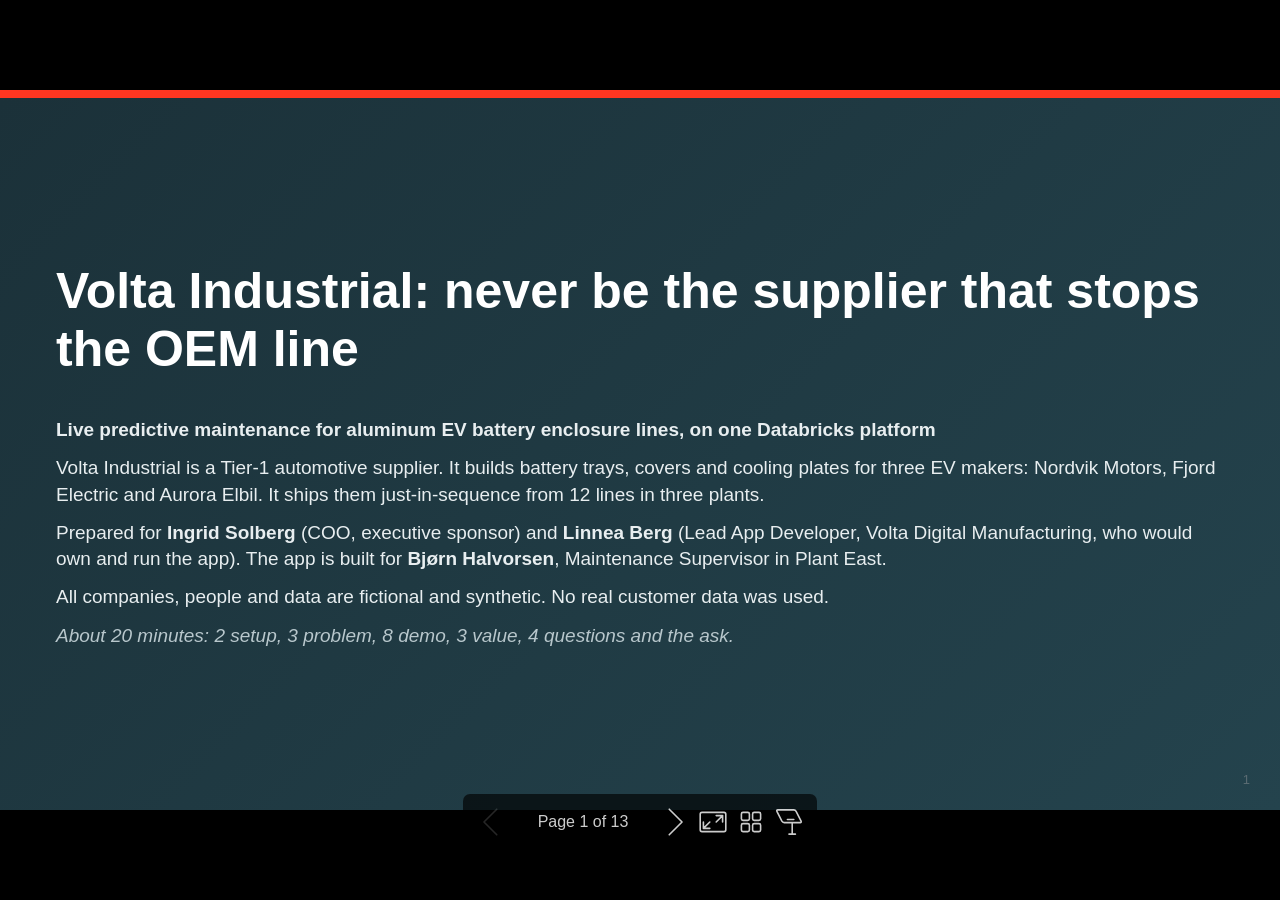
==== commit 63fbe0bc: "Presentation: demo launchpad slides and inline links to every live component Co-authored-by: Isaac <" ====
--- a/presentation/volta_deck.html
+++ b/presentation/volta_deck.html
@@ -7,8 +7,8 @@
  * @auto-scaling true
  * @size 16:9 1280px 720px
  * @size 4:3 960px 720px
- */div#\:\$p > svg > foreignObject > section [data-theme=light],div#\:\$p > svg > foreignObject > section{color-scheme:light}div#\:\$p > svg > foreignObject > section [data-theme=dark],div#\:\$p > svg > foreignObject > section:where(.invert){color-scheme:dark}div#\:\$p > svg > foreignObject > section{-ms-text-size-adjust:100%;-webkit-text-size-adjust:100%;margin:0;font-weight:var(--base-text-weight-normal, 400);color:var(--fgColor-default);background-color:var(--bgColor-default);font-family:var(--fontStack-sansSerif, -apple-system, BlinkMacSystemFont, "Segoe UI", "Noto Sans", Helvetica, Arial, sans-serif, "Apple Color Emoji", "Segoe UI Emoji");font-size:16px;line-height:1.5;word-wrap:break-word}div#\:\$p > svg > foreignObject > section{--marpit-root-font-size:16px}div#\:\$p > svg > foreignObject > section a{text-decoration:underline;text-underline-offset:calc(var(--marpit-root-font-size, 1rem) * .2)}div#\:\$p > svg > foreignObject > section :is(h1, marp-h1):hover .anchor .octicon-link:before,div#\:\$p > svg > foreignObject > section :is(h2, marp-h2):hover .anchor .octicon-link:before,div#\:\$p > svg > foreignObject > section :is(h3, marp-h3):hover .anchor .octicon-link:before,div#\:\$p > svg > foreignObject > section :is(h4, marp-h4):hover .anchor .octicon-link:before,div#\:\$p > svg > foreignObject > section :is(h5, marp-h5):hover .anchor .octicon-link:before,div#\:\$p > svg > foreignObject > section :is(h6, marp-h6):hover .anchor .octicon-link:before{width:16px;height:16px;content:" ";display:inline-block;background-color:currentColor;-webkit-mask-image:url('data:image/svg+xml;charset=utf-8,<svg xmlns="http://www.w3.org/2000/svg" aria-hidden="true" viewBox="0 0 16 16"><path fill-rule="evenodd" d="M7.775 3.275a.75.75 0 0 0 1.06 1.06l1.25-1.25a2 2 0 1 1 2.83 2.83l-2.5 2.5a2 2 0 0 1-2.83 0 .75.75 0 0 0-1.06 1.06 3.5 3.5 0 0 0 4.95 0l2.5-2.5a3.5 3.5 0 0 0-4.95-4.95zm-4.69 9.64a2 2 0 0 1 0-2.83l2.5-2.5a2 2 0 0 1 2.83 0 .75.75 0 0 0 1.06-1.06 3.5 3.5 0 0 0-4.95 0l-2.5 2.5a3.5 3.5 0 0 0 4.95 4.95l1.25-1.25a.75.75 0 0 0-1.06-1.06l-1.25 1.25a2 2 0 0 1-2.83 0"/></svg>');mask-image:url('data:image/svg+xml;charset=utf-8,<svg xmlns="http://www.w3.org/2000/svg" aria-hidden="true" viewBox="0 0 16 16"><path fill-rule="evenodd" d="M7.775 3.275a.75.75 0 0 0 1.06 1.06l1.25-1.25a2 2 0 1 1 2.83 2.83l-2.5 2.5a2 2 0 0 1-2.83 0 .75.75 0 0 0-1.06 1.06 3.5 3.5 0 0 0 4.95 0l2.5-2.5a3.5 3.5 0 0 0-4.95-4.95zm-4.69 9.64a2 2 0 0 1 0-2.83l2.5-2.5a2 2 0 0 1 2.83 0 .75.75 0 0 0 1.06-1.06 3.5 3.5 0 0 0-4.95 0l-2.5 2.5a3.5 3.5 0 0 0 4.95 4.95l1.25-1.25a.75.75 0 0 0-1.06-1.06l-1.25 1.25a2 2 0 0 1-2.83 0"/></svg>')}div#\:\$p > svg > foreignObject > section details,div#\:\$p > svg > foreignObject > section figcaption,div#\:\$p > svg > foreignObject > section figure{display:block}div#\:\$p > svg > foreignObject > section summary{display:list-item}div#\:\$p > svg > foreignObject > section [hidden]{display:none!important}div#\:\$p > svg > foreignObject > section a{background-color:transparent;color:var(--fgColor-accent);text-decoration:none}div#\:\$p > svg > foreignObject > section abbr[title]{border-bottom:none;-webkit-text-decoration:underline dotted;text-decoration:underline dotted}div#\:\$p > svg > foreignObject > section b,div#\:\$p > svg > foreignObject > section strong{font-weight:var(--base-text-weight-semibold, 600)}div#\:\$p > svg > foreignObject > section dfn{font-style:italic}div#\:\$p > svg > foreignObject > section :is(h1, marp-h1){margin:.67em 0;font-weight:var(--base-text-weight-semibold, 600);padding-bottom:.3em;font-size:2em;border-bottom:1px solid var(--borderColor-muted)}div#\:\$p > svg > foreignObject > section mark{background-color:var(--bgColor-attention-muted);color:var(--fgColor-default)}div#\:\$p > svg > foreignObject > section small{font-size:90%}div#\:\$p > svg > foreignObject > section sub,div#\:\$p > svg > foreignObject > section sup{font-size:75%;line-height:0;position:relative;vertical-align:baseline}div#\:\$p > svg > foreignObject > section sub{bottom:-.25em}div#\:\$p > svg > foreignObject > section sup{top:-.5em}div#\:\$p > svg > foreignObject > section img{border-style:none;max-width:100%;box-sizing:content-box}div#\:\$p > svg > foreignObject > section code,div#\:\$p > svg > foreignObject > section kbd,div#\:\$p > svg > foreignObject > section :is(pre, marp-pre),div#\:\$p > svg > foreignObject > section samp{font-family:monospace;font-size:1em}div#\:\$p > svg > foreignObject > section figure{margin:1em var(--base-size-40)}div#\:\$p > svg > foreignObject > section hr{box-sizing:content-box;overflow:hidden;background:transparent;height:.25em;padding:0;margin:var(--base-size-24) 0;background-color:var(--borderColor-default);border:0}div#\:\$p > svg > foreignObject > section input{font:inherit;margin:0;overflow:visible;font-family:inherit;font-size:inherit;line-height:inherit}div#\:\$p > svg > foreignObject > section [type=button],div#\:\$p > svg > foreignObject > section [type=reset],div#\:\$p > svg > foreignObject > section [type=submit]{-webkit-appearance:button;-moz-appearance:button;appearance:button}div#\:\$p > svg > foreignObject > section [type=checkbox],div#\:\$p > svg > foreignObject > section [type=radio]{box-sizing:border-box;padding:0}div#\:\$p > svg > foreignObject > section [type=number]::-webkit-inner-spin-button,div#\:\$p > svg > foreignObject > section [type=number]::-webkit-outer-spin-button{height:auto}div#\:\$p > svg > foreignObject > section [type=search]::-webkit-search-cancel-button,div#\:\$p > svg > foreignObject > section [type=search]::-webkit-search-decoration{-webkit-appearance:none;appearance:none}div#\:\$p > svg > foreignObject > section ::-webkit-input-placeholder{color:inherit;opacity:.54}div#\:\$p > svg > foreignObject > section ::-webkit-file-upload-button{-webkit-appearance:button;appearance:button;font:inherit}div#\:\$p > svg > foreignObject > section a:hover{text-decoration:underline}div#\:\$p > svg > foreignObject > section ::-moz-placeholder{color:var(--fgColor-muted);opacity:1}div#\:\$p > svg > foreignObject > section ::placeholder{color:var(--fgColor-muted);opacity:1}div#\:\$p > svg > foreignObject > section hr:after,div#\:\$p > svg > foreignObject > section hr:before{display:table;content:""}div#\:\$p > svg > foreignObject > section hr:after{clear:both}div#\:\$p > svg > foreignObject > section table{border-spacing:0;border-collapse:collapse;display:block;width:-moz-max-content;width:max-content;max-width:100%;overflow:auto;font-variant:tabular-nums}div#\:\$p > svg > foreignObject > section td,div#\:\$p > svg > foreignObject > section th{padding:0}div#\:\$p > svg > foreignObject > section details summary{cursor:pointer}div#\:\$p > svg > foreignObject > section [role=button]:focus,div#\:\$p > svg > foreignObject > section a:focus,div#\:\$p > svg > foreignObject > section input[type=checkbox]:focus,div#\:\$p > svg > foreignObject > section input[type=radio]:focus{outline:2px solid var(--focus-outlineColor);outline-offset:-2px;box-shadow:none}div#\:\$p > svg > foreignObject > section [role=button]:focus:not(:focus-visible),div#\:\$p > svg > foreignObject > section a:focus:not(:focus-visible),div#\:\$p > svg > foreignObject > section input[type=checkbox]:focus:not(:focus-visible),div#\:\$p > svg > foreignObject > section input[type=radio]:focus:not(:focus-visible){outline:1px solid transparent}div#\:\$p > svg > foreignObject > section [role=button]:focus-visible,div#\:\$p > svg > foreignObject > section a:focus-visible,div#\:\$p > svg > foreignObject > section input[type=checkbox]:focus-visible,div#\:\$p > svg > foreignObject > section input[type=radio]:focus-visible{outline:2px solid var(--focus-outlineColor);outline-offset:-2px;box-shadow:none}div#\:\$p > svg > foreignObject > section a:not([class]):focus,div#\:\$p > svg > foreignObject > section a:not([class]):focus-visible,div#\:\$p > svg > foreignObject > section input[type=checkbox]:focus,div#\:\$p > svg > foreignObject > section input[type=checkbox]:focus-visible,div#\:\$p > svg > foreignObject > section input[type=radio]:focus,div#\:\$p > svg > foreignObject > section input[type=radio]:focus-visible{outline-offset:0}div#\:\$p > svg > foreignObject > section kbd{display:inline-block;padding:var(--base-size-4);font:11px var(--fontStack-monospace, ui-monospace, SFMono-Regular, SF Mono, Menlo, Consolas, Liberation Mono, monospace);line-height:10px;color:var(--fgColor-default);vertical-align:middle;background-color:var(--bgColor-muted);border-bottom-color:var(--borderColor-neutral-muted);border:1px solid var(--borderColor-neutral-muted);border-radius:6px;box-shadow:inset 0 -1px 0 var(--borderColor-neutral-muted)}div#\:\$p > svg > foreignObject > section :is(h1, marp-h1),div#\:\$p > svg > foreignObject > section :is(h2, marp-h2),div#\:\$p > svg > foreignObject > section :is(h3, marp-h3),div#\:\$p > svg > foreignObject > section :is(h4, marp-h4),div#\:\$p > svg > foreignObject > section :is(h5, marp-h5),div#\:\$p > svg > foreignObject > section :is(h6, marp-h6){margin-top:var(--base-size-24);margin-bottom:var(--base-size-16);font-weight:var(--base-text-weight-semibold, 600);line-height:1.25}div#\:\$p > svg > foreignObject > section :is(h2, marp-h2){padding-bottom:.3em;font-size:1.5em;border-bottom:1px solid var(--borderColor-muted)}div#\:\$p > svg > foreignObject > section :is(h2, marp-h2),div#\:\$p > svg > foreignObject > section :is(h3, marp-h3){font-weight:var(--base-text-weight-semibold, 600)}div#\:\$p > svg > foreignObject > section :is(h3, marp-h3){font-size:1.25em}div#\:\$p > svg > foreignObject > section :is(h4, marp-h4){font-size:1em}div#\:\$p > svg > foreignObject > section :is(h4, marp-h4),div#\:\$p > svg > foreignObject > section :is(h5, marp-h5){font-weight:var(--base-text-weight-semibold, 600)}div#\:\$p > svg > foreignObject > section :is(h5, marp-h5){font-size:.875em}div#\:\$p > svg > foreignObject > section :is(h6, marp-h6){font-weight:var(--base-text-weight-semibold, 600);font-size:.85em;color:var(--fgColor-muted)}div#\:\$p > svg > foreignObject > section p{margin-top:0;margin-bottom:10px}div#\:\$p > svg > foreignObject > section blockquote{margin:0;padding:0 1em;color:var(--fgColor-muted);border-left:.25em solid var(--borderColor-default)}div#\:\$p > svg > foreignObject > section ol,div#\:\$p > svg > foreignObject > section ul{margin-top:0;margin-bottom:0;padding-left:2em}div#\:\$p > svg > foreignObject > section ol ol,div#\:\$p > svg > foreignObject > section ul ol{list-style-type:lower-roman}div#\:\$p > svg > foreignObject > section ol ol ol,div#\:\$p > svg > foreignObject > section ol ul ol,div#\:\$p > svg > foreignObject > section ul ol ol,div#\:\$p > svg > foreignObject > section ul ul ol{list-style-type:lower-alpha}div#\:\$p > svg > foreignObject > section dd{margin-left:0}div#\:\$p > svg > foreignObject > section code,div#\:\$p > svg > foreignObject > section :is(pre, marp-pre),div#\:\$p > svg > foreignObject > section samp,div#\:\$p > svg > foreignObject > section tt{font-family:var(--fontStack-monospace, ui-monospace, SFMono-Regular, SF Mono, Menlo, Consolas, Liberation Mono, monospace);font-size:12px}div#\:\$p > svg > foreignObject > section :is(pre, marp-pre){margin-top:0;margin-bottom:0;word-wrap:normal}div#\:\$p > svg > foreignObject > section .octicon{display:inline-block;overflow:visible!important;vertical-align:text-bottom;fill:currentColor}div#\:\$p > svg > foreignObject > section input::-webkit-inner-spin-button,div#\:\$p > svg > foreignObject > section input::-webkit-outer-spin-button{margin:0;-webkit-appearance:none;appearance:none}div#\:\$p > svg > foreignObject > section .mr-2{margin-right:var(--base-size-8, 8px)!important}div#\:\$p > svg > foreignObject > section:after,div#\:\$p > svg > foreignObject > section:before{display:table}div#\:\$p > svg > foreignObject > section:after{clear:both}div#\:\$p > svg > foreignObject > section>:first-child{margin-top:0!important}div#\:\$p > svg > foreignObject > section>:last-child{margin-bottom:0!important}div#\:\$p > svg > foreignObject > section a:not([href]){color:inherit;text-decoration:none}div#\:\$p > svg > foreignObject > section .absent{color:var(--fgColor-danger)}div#\:\$p > svg > foreignObject > section .anchor{float:left;padding-right:var(--base-size-4);margin-left:-20px;line-height:1}div#\:\$p > svg > foreignObject > section .anchor:focus{outline:none}div#\:\$p > svg > foreignObject > section blockquote,div#\:\$p > svg > foreignObject > section details,div#\:\$p > svg > foreignObject > section dl,div#\:\$p > svg > foreignObject > section ol,div#\:\$p > svg > foreignObject > section p,div#\:\$p > svg > foreignObject > section :is(pre, marp-pre),div#\:\$p > svg > foreignObject > section table,div#\:\$p > svg > foreignObject > section ul{margin-top:0;margin-bottom:var(--base-size-16)}div#\:\$p > svg > foreignObject > section blockquote>:first-child{margin-top:0}div#\:\$p > svg > foreignObject > section blockquote>:last-child{margin-bottom:0}div#\:\$p > svg > foreignObject > section :is(h1, marp-h1) .octicon-link,div#\:\$p > svg > foreignObject > section :is(h2, marp-h2) .octicon-link,div#\:\$p > svg > foreignObject > section :is(h3, marp-h3) .octicon-link,div#\:\$p > svg > foreignObject > section :is(h4, marp-h4) .octicon-link,div#\:\$p > svg > foreignObject > section :is(h5, marp-h5) .octicon-link,div#\:\$p > svg > foreignObject > section :is(h6, marp-h6) .octicon-link{color:var(--fgColor-default);vertical-align:middle;visibility:hidden}div#\:\$p > svg > foreignObject > section :is(h1, marp-h1):hover .anchor,div#\:\$p > svg > foreignObject > section :is(h2, marp-h2):hover .anchor,div#\:\$p > svg > foreignObject > section :is(h3, marp-h3):hover .anchor,div#\:\$p > svg > foreignObject > section :is(h4, marp-h4):hover .anchor,div#\:\$p > svg > foreignObject > section :is(h5, marp-h5):hover .anchor,div#\:\$p > svg > foreignObject > section :is(h6, marp-h6):hover .anchor{text-decoration:none}div#\:\$p > svg > foreignObject > section :is(h1, marp-h1):hover .anchor .octicon-link,div#\:\$p > svg > foreignObject > section :is(h2, marp-h2):hover .anchor .octicon-link,div#\:\$p > svg > foreignObject > section :is(h3, marp-h3):hover .anchor .octicon-link,div#\:\$p > svg > foreignObject > section :is(h4, marp-h4):hover .anchor .octicon-link,div#\:\$p > svg > foreignObject > section :is(h5, marp-h5):hover .anchor .octicon-link,div#\:\$p > svg > foreignObject > section :is(h6, marp-h6):hover .anchor .octicon-link{visibility:visible}div#\:\$p > svg > foreignObject > section :is(h1, marp-h1) code,div#\:\$p > svg > foreignObject > section :is(h1, marp-h1) tt,div#\:\$p > svg > foreignObject > section :is(h2, marp-h2) code,div#\:\$p > svg > foreignObject > section :is(h2, marp-h2) tt,div#\:\$p > svg > foreignObject > section :is(h3, marp-h3) code,div#\:\$p > svg > foreignObject > section :is(h3, marp-h3) tt,div#\:\$p > svg > foreignObject > section :is(h4, marp-h4) code,div#\:\$p > svg > foreignObject > section :is(h4, marp-h4) tt,div#\:\$p > svg > foreignObject > section :is(h5, marp-h5) code,div#\:\$p > svg > foreignObject > section :is(h5, marp-h5) tt,div#\:\$p > svg > foreignObject > section :is(h6, marp-h6) code,div#\:\$p > svg > foreignObject > section :is(h6, marp-h6) tt{padding:0 .2em;font-size:inherit}div#\:\$p > svg > foreignObject > section summary :is(h1, marp-h1),div#\:\$p > svg > foreignObject > section summary :is(h2, marp-h2),div#\:\$p > svg > foreignObject > section summary :is(h3, marp-h3),div#\:\$p > svg > foreignObject > section summary :is(h4, marp-h4),div#\:\$p > svg > foreignObject > section summary :is(h5, marp-h5),div#\:\$p > svg > foreignObject > section summary :is(h6, marp-h6){display:inline-block}div#\:\$p > svg > foreignObject > section summary :is(h1, marp-h1) .anchor,div#\:\$p > svg > foreignObject > section summary :is(h2, marp-h2) .anchor,div#\:\$p > svg > foreignObject > section summary :is(h3, marp-h3) .anchor,div#\:\$p > svg > foreignObject > section summary :is(h4, marp-h4) .anchor,div#\:\$p > svg > foreignObject > section summary :is(h5, marp-h5) .anchor,div#\:\$p > svg > foreignObject > section summary :is(h6, marp-h6) .anchor{margin-left:-40px}div#\:\$p > svg > foreignObject > section summary :is(h1, marp-h1),div#\:\$p > svg > foreignObject > section summary :is(h2, marp-h2){padding-bottom:0;border-bottom:0}div#\:\$p > svg > foreignObject > section ol.no-list,div#\:\$p > svg > foreignObject > section ul.no-list{padding:0;list-style-type:none}div#\:\$p > svg > foreignObject > section ol[type="a s"]{list-style-type:lower-alpha}div#\:\$p > svg > foreignObject > section ol[type="A s"]{list-style-type:upper-alpha}div#\:\$p > svg > foreignObject > section ol[type="i s"]{list-style-type:lower-roman}div#\:\$p > svg > foreignObject > section ol[type="I s"]{list-style-type:upper-roman}div#\:\$p > svg > foreignObject > section div>ol:not([type]),div#\:\$p > svg > foreignObject > section ol[type="1"]{list-style-type:decimal}div#\:\$p > svg > foreignObject > section ol ol,div#\:\$p > svg > foreignObject > section ol ul,div#\:\$p > svg > foreignObject > section ul ol,div#\:\$p > svg > foreignObject > section ul ul{margin-top:0;margin-bottom:0}div#\:\$p > svg > foreignObject > section li>p{margin-top:var(--base-size-16)}div#\:\$p > svg > foreignObject > section li+li{margin-top:.25em}div#\:\$p > svg > foreignObject > section dl{padding:0}div#\:\$p > svg > foreignObject > section dl dt{padding:0;margin-top:var(--base-size-16);font-size:1em;font-style:italic;font-weight:var(--base-text-weight-semibold, 600)}div#\:\$p > svg > foreignObject > section dl dd{padding:0 var(--base-size-16);margin-bottom:var(--base-size-16)}div#\:\$p > svg > foreignObject > section table th{font-weight:var(--base-text-weight-semibold, 600)}div#\:\$p > svg > foreignObject > section table td,div#\:\$p > svg > foreignObject > section table th{padding:6px 13px;border:1px solid var(--borderColor-default)}div#\:\$p > svg > foreignObject > section table td>:last-child{margin-bottom:0}div#\:\$p > svg > foreignObject > section table tr{background-color:var(--bgColor-default);border-top:1px solid var(--borderColor-muted)}div#\:\$p > svg > foreignObject > section table tr:nth-child(2n){background-color:var(--bgColor-muted)}div#\:\$p > svg > foreignObject > section table img{background-color:transparent}div#\:\$p > svg > foreignObject > section img[align=right]{padding-left:20px}div#\:\$p > svg > foreignObject > section img[align=left]{padding-right:20px}div#\:\$p > svg > foreignObject > section .emoji{max-width:none;vertical-align:text-top;background-color:transparent}div#\:\$p > svg > foreignObject > section :is(span, marp-span).frame,div#\:\$p > svg > foreignObject > section :is(span, marp-span).frame>:is(span, marp-span){display:block;overflow:hidden}div#\:\$p > svg > foreignObject > section :is(span, marp-span).frame>:is(span, marp-span){float:left;width:auto;padding:7px;margin:13px 0 0;border:1px solid var(--borderColor-default)}div#\:\$p > svg > foreignObject > section :is(span, marp-span).frame :is(span, marp-span) img{display:block;float:left}div#\:\$p > svg > foreignObject > section :is(span, marp-span).frame :is(span, marp-span) :is(span, marp-span){display:block;padding:5px 0 0;clear:both;color:var(--fgColor-default)}div#\:\$p > svg > foreignObject > section :is(span, marp-span).align-center{display:block;overflow:hidden;clear:both}div#\:\$p > svg > foreignObject > section :is(span, marp-span).align-center>:is(span, marp-span){display:block;margin:13px auto 0;overflow:hidden;text-align:center}div#\:\$p > svg > foreignObject > section :is(span, marp-span).align-center :is(span, marp-span) img{margin:0 auto;text-align:center}div#\:\$p > svg > foreignObject > section :is(span, marp-span).align-right{display:block;overflow:hidden;clear:both}div#\:\$p > svg > foreignObject > section :is(span, marp-span).align-right>:is(span, marp-span){display:block;margin:13px 0 0;overflow:hidden;text-align:right}div#\:\$p > svg > foreignObject > section :is(span, marp-span).align-right :is(span, marp-span) img{margin:0;text-align:right}div#\:\$p > svg > foreignObject > section :is(span, marp-span).float-left{display:block;float:left;margin-right:13px;overflow:hidden}div#\:\$p > svg > foreignObject > section :is(span, marp-span).float-left :is(span, marp-span){margin:13px 0 0}div#\:\$p > svg > foreignObject > section :is(span, marp-span).float-right{display:block;float:right;margin-left:13px;overflow:hidden}div#\:\$p > svg > foreignObject > section :is(span, marp-span).float-right>:is(span, marp-span){display:block;margin:13px auto 0;overflow:hidden;text-align:right}div#\:\$p > svg > foreignObject > section code,div#\:\$p > svg > foreignObject > section tt{padding:.2em .4em;margin:0;font-size:85%;white-space:break-spaces;background-color:var(--bgColor-neutral-muted);border-radius:6px}div#\:\$p > svg > foreignObject > section code br,div#\:\$p > svg > foreignObject > section tt br{display:none}div#\:\$p > svg > foreignObject > section del code{text-decoration:inherit}div#\:\$p > svg > foreignObject > section samp{font-size:85%}div#\:\$p > svg > foreignObject > section :is(pre, marp-pre) code{font-size:100%}div#\:\$p > svg > foreignObject > section :is(pre, marp-pre)>code{padding:0;margin:0;word-break:normal;white-space:pre;background:transparent;border:0}div#\:\$p > svg > foreignObject > section .highlight{margin-bottom:var(--base-size-16)}div#\:\$p > svg > foreignObject > section .highlight :is(pre, marp-pre){margin-bottom:0;word-break:normal}div#\:\$p > svg > foreignObject > section :is(pre, marp-pre){padding:var(--base-size-16);overflow:auto;font-size:85%;line-height:1.45;color:var(--fgColor-default);background-color:var(--bgColor-muted);border-radius:6px}div#\:\$p > svg > foreignObject > section :is(pre, marp-pre) code,div#\:\$p > svg > foreignObject > section :is(pre, marp-pre) tt{display:inline;padding:0;margin:0;overflow:visible;line-height:inherit;word-wrap:normal;background-color:transparent;border:0}div#\:\$p > svg > foreignObject > section .csv-data td,div#\:\$p > svg > foreignObject > section .csv-data th{padding:5px;overflow:hidden;font-size:12px;line-height:1;text-align:left;white-space:nowrap}div#\:\$p > svg > foreignObject > section .csv-data .blob-num{padding:10px var(--base-size-8) 9px;text-align:right;background:var(--bgColor-default);border:0}div#\:\$p > svg > foreignObject > section .csv-data tr{border-top:0}div#\:\$p > svg > foreignObject > section .csv-data th{font-weight:var(--base-text-weight-semibold, 600);background:var(--bgColor-muted);border-top:0}div#\:\$p > svg > foreignObject > section [data-footnote-ref]:before{content:"["}div#\:\$p > svg > foreignObject > section [data-footnote-ref]:after{content:"]"}div#\:\$p > svg > foreignObject > section .footnotes{font-size:12px;color:var(--fgColor-muted);border-top:1px solid var(--borderColor-default)}div#\:\$p > svg > foreignObject > section div#\:\$p > svg > foreignObject > section section.footnotes{--marpit-root-font-size:12px}div#\:\$p > svg > foreignObject > section .footnotes ol,div#\:\$p > svg > foreignObject > section .footnotes ol ul{padding-left:var(--base-size-16)}div#\:\$p > svg > foreignObject > section .footnotes ol ul{display:inline-block;margin-top:var(--base-size-16)}div#\:\$p > svg > foreignObject > section .footnotes li{position:relative}div#\:\$p > svg > foreignObject > section .footnotes li:target:before{position:absolute;top:calc(var(--base-size-8)*-1);right:calc(var(--base-size-8)*-1);bottom:calc(var(--base-size-8)*-1);left:calc(var(--base-size-24)*-1);pointer-events:none;content:"";border:2px solid var(--borderColor-accent-emphasis);border-radius:6px}div#\:\$p > svg > foreignObject > section .footnotes li:target{color:var(--fgColor-default)}div#\:\$p > svg > foreignObject > section .footnotes .data-footnote-backref g-emoji{font-family:monospace}div#\:\$p > svg > foreignObject > section .pl-c{color:var(--color-prettylights-syntax-comment)}div#\:\$p > svg > foreignObject > section .pl-c1,div#\:\$p > svg > foreignObject > section .pl-s .pl-v{color:var(--color-prettylights-syntax-constant)}div#\:\$p > svg > foreignObject > section .pl-e,div#\:\$p > svg > foreignObject > section .pl-en{color:var(--color-prettylights-syntax-entity)}div#\:\$p > svg > foreignObject > section .pl-s .pl-s1,div#\:\$p > svg > foreignObject > section .pl-smi{color:var(--color-prettylights-syntax-storage-modifier-import)}div#\:\$p > svg > foreignObject > section .pl-ent{color:var(--color-prettylights-syntax-entity-tag)}div#\:\$p > svg > foreignObject > section .pl-k{color:var(--color-prettylights-syntax-keyword)}div#\:\$p > svg > foreignObject > section .pl-pds,div#\:\$p > svg > foreignObject > section .pl-s,div#\:\$p > svg > foreignObject > section .pl-s .pl-pse .pl-s1,div#\:\$p > svg > foreignObject > section .pl-sr,div#\:\$p > svg > foreignObject > section .pl-sr .pl-cce,div#\:\$p > svg > foreignObject > section .pl-sr .pl-sra,div#\:\$p > svg > foreignObject > section .pl-sr .pl-sre{color:var(--color-prettylights-syntax-string)}div#\:\$p > svg > foreignObject > section .pl-smw,div#\:\$p > svg > foreignObject > section .pl-v{color:var(--color-prettylights-syntax-variable)}div#\:\$p > svg > foreignObject > section .pl-bu{color:var(--color-prettylights-syntax-brackethighlighter-unmatched)}div#\:\$p > svg > foreignObject > section .pl-ii{color:var(--color-prettylights-syntax-invalid-illegal-text);background-color:var(--color-prettylights-syntax-invalid-illegal-bg)}div#\:\$p > svg > foreignObject > section .pl-c2{color:var(--color-prettylights-syntax-carriage-return-text);background-color:var(--color-prettylights-syntax-carriage-return-bg)}div#\:\$p > svg > foreignObject > section .pl-sr .pl-cce{font-weight:700;color:var(--color-prettylights-syntax-string-regexp)}div#\:\$p > svg > foreignObject > section .pl-ml{color:var(--color-prettylights-syntax-markup-list)}div#\:\$p > svg > foreignObject > section .pl-mh,div#\:\$p > svg > foreignObject > section .pl-mh .pl-en,div#\:\$p > svg > foreignObject > section .pl-ms{font-weight:700;color:var(--color-prettylights-syntax-markup-heading)}div#\:\$p > svg > foreignObject > section .pl-mi{font-style:italic;color:var(--color-prettylights-syntax-markup-italic)}div#\:\$p > svg > foreignObject > section .pl-mb{font-weight:700;color:var(--color-prettylights-syntax-markup-bold)}div#\:\$p > svg > foreignObject > section .pl-md{color:var(--color-prettylights-syntax-markup-deleted-text);background-color:var(--color-prettylights-syntax-markup-deleted-bg)}div#\:\$p > svg > foreignObject > section .pl-mi1{color:var(--color-prettylights-syntax-markup-inserted-text);background-color:var(--color-prettylights-syntax-markup-inserted-bg)}div#\:\$p > svg > foreignObject > section .pl-mc{color:var(--color-prettylights-syntax-markup-changed-text);background-color:var(--color-prettylights-syntax-markup-changed-bg)}div#\:\$p > svg > foreignObject > section .pl-mi2{color:var(--color-prettylights-syntax-markup-ignored-text);background-color:var(--color-prettylights-syntax-markup-ignored-bg)}div#\:\$p > svg > foreignObject > section .pl-mdr{font-weight:700;color:var(--color-prettylights-syntax-meta-diff-range)}div#\:\$p > svg > foreignObject > section .pl-ba{color:var(--color-prettylights-syntax-brackethighlighter-angle)}div#\:\$p > svg > foreignObject > section .pl-sg{color:var(--color-prettylights-syntax-sublimelinter-gutter-mark)}div#\:\$p > svg > foreignObject > section .pl-corl{text-decoration:underline;color:var(--color-prettylights-syntax-constant-other-reference-link)}div#\:\$p > svg > foreignObject > section [role=button]:focus:not(:focus-visible),div#\:\$p > svg > foreignObject > section [role=tabpanel][tabindex="0"]:focus:not(:focus-visible),div#\:\$p > svg > foreignObject > section a:focus:not(:focus-visible),div#\:\$p > svg > foreignObject > section button:focus:not(:focus-visible),div#\:\$p > svg > foreignObject > section summary:focus:not(:focus-visible){outline:none;box-shadow:none}div#\:\$p > svg > foreignObject > section [tabindex="0"]:focus:not(:focus-visible),div#\:\$p > svg > foreignObject > section details-dialog:focus:not(:focus-visible){outline:none}div#\:\$p > svg > foreignObject > section g-emoji{display:inline-block;min-width:1ch;font-family:Apple Color Emoji,Segoe UI Emoji,Segoe UI Symbol;font-size:1em;font-style:normal!important;font-weight:var(--base-text-weight-normal, 400);line-height:1;vertical-align:-.075em}div#\:\$p > svg > foreignObject > section g-emoji img{width:1em;height:1em}div#\:\$p > svg > foreignObject > section a:has(>p,>div,>:is(pre, marp-pre),>blockquote){display:block}div#\:\$p > svg > foreignObject > section a:has(>p,>div,>:is(pre, marp-pre),>blockquote):not(:has(.snippet-clipboard-content,>:is(pre, marp-pre))){width:-moz-fit-content;width:fit-content}div#\:\$p > svg > foreignObject > section a:has(>p,>div,>:is(pre, marp-pre),>blockquote):has(.snippet-clipboard-content,>:is(pre, marp-pre)):focus-visible{outline:2px solid var(--focus-outlineColor);outline-offset:2px}div#\:\$p > svg > foreignObject > section .task-list-item{list-style-type:none}div#\:\$p > svg > foreignObject > section .task-list-item label{font-weight:var(--base-text-weight-normal, 400)}div#\:\$p > svg > foreignObject > section .task-list-item.enabled label{cursor:pointer}div#\:\$p > svg > foreignObject > section .task-list-item+.task-list-item{margin-top:var(--base-size-4)}div#\:\$p > svg > foreignObject > section .task-list-item .handle{display:none}div#\:\$p > svg > foreignObject > section .task-list-item-checkbox{margin:0 .2em .25em -1.4em;vertical-align:middle}div#\:\$p > svg > foreignObject > section ul:dir(rtl) .task-list-item-checkbox{margin:0 -1.6em .25em .2em}div#\:\$p > svg > foreignObject > section ol:dir(rtl) .task-list-item-checkbox{margin:0 -1.6em .25em .2em}div#\:\$p > svg > foreignObject > section .contains-task-list:focus-within .task-list-item-convert-container,div#\:\$p > svg > foreignObject > section .contains-task-list:hover .task-list-item-convert-container{display:block;width:auto;height:24px;overflow:visible;clip-path:none}div#\:\$p > svg > foreignObject > section ::-webkit-calendar-picker-indicator{filter:invert(50%)}div#\:\$p > svg > foreignObject > section .markdown-alert{padding:var(--base-size-8) var(--base-size-16);margin-bottom:var(--base-size-16);color:inherit;border-left:.25em solid var(--borderColor-default)}div#\:\$p > svg > foreignObject > section .markdown-alert>:first-child{margin-top:0}div#\:\$p > svg > foreignObject > section .markdown-alert>:last-child{margin-bottom:0}div#\:\$p > svg > foreignObject > section .markdown-alert .markdown-alert-title{display:flex;font-weight:var(--base-text-weight-medium, 500);align-items:center;line-height:1}div#\:\$p > svg > foreignObject > section .markdown-alert.markdown-alert-note{border-left-color:var(--borderColor-accent-emphasis)}div#\:\$p > svg > foreignObject > section .markdown-alert.markdown-alert-note .markdown-alert-title{color:var(--fgColor-accent)}div#\:\$p > svg > foreignObject > section .markdown-alert.markdown-alert-important{border-left-color:var(--borderColor-done-emphasis)}div#\:\$p > svg > foreignObject > section .markdown-alert.markdown-alert-important .markdown-alert-title{color:var(--fgColor-done)}div#\:\$p > svg > foreignObject > section .markdown-alert.markdown-alert-warning{border-left-color:var(--borderColor-attention-emphasis)}div#\:\$p > svg > foreignObject > section .markdown-alert.markdown-alert-warning .markdown-alert-title{color:var(--fgColor-attention)}div#\:\$p > svg > foreignObject > section .markdown-alert.markdown-alert-tip{border-left-color:var(--borderColor-success-emphasis)}div#\:\$p > svg > foreignObject > section .markdown-alert.markdown-alert-tip .markdown-alert-title{color:var(--fgColor-success)}div#\:\$p > svg > foreignObject > section .markdown-alert.markdown-alert-caution{border-left-color:var(--borderColor-danger-emphasis)}div#\:\$p > svg > foreignObject > section .markdown-alert.markdown-alert-caution .markdown-alert-title{color:var(--fgColor-danger)}div#\:\$p > svg > foreignObject > section>:first-child>.heading-element:first-child{margin-top:0!important}div#\:\$p > svg > foreignObject > section .highlight :is(pre, marp-pre):has(+.zeroclipboard-container){min-height:52px}div#\:\$p > svg > foreignObject > section :is(h1, marp-h1){color:var(--h1-color);font-size:1.6em}div#\:\$p > svg > foreignObject > section :is(h1, marp-h1),div#\:\$p > svg > foreignObject > section :is(h2, marp-h2){border-bottom:none}div#\:\$p > svg > foreignObject > section :is(h2, marp-h2){font-size:1.3em}div#\:\$p > svg > foreignObject > section :is(h3, marp-h3){font-size:1.1em}div#\:\$p > svg > foreignObject > section :is(h4, marp-h4){font-size:1.05em}div#\:\$p > svg > foreignObject > section :is(h5, marp-h5){font-size:1em}div#\:\$p > svg > foreignObject > section :is(h6, marp-h6){font-size:.9em}div#\:\$p > svg > foreignObject > section :is(h1, marp-h1) strong,div#\:\$p > svg > foreignObject > section :is(h2, marp-h2) strong,div#\:\$p > svg > foreignObject > section :is(h3, marp-h3) strong,div#\:\$p > svg > foreignObject > section :is(h4, marp-h4) strong,div#\:\$p > svg > foreignObject > section :is(h5, marp-h5) strong,div#\:\$p > svg > foreignObject > section :is(h6, marp-h6) strong{font-weight:inherit;color:var(--heading-strong-color)}div#\:\$p > svg > foreignObject > section :is(h1, marp-h1)::part(auto-scaling),div#\:\$p > svg > foreignObject > section :is(h2, marp-h2)::part(auto-scaling),div#\:\$p > svg > foreignObject > section :is(h3, marp-h3)::part(auto-scaling),div#\:\$p > svg > foreignObject > section :is(h4, marp-h4)::part(auto-scaling),div#\:\$p > svg > foreignObject > section :is(h5, marp-h5)::part(auto-scaling),div#\:\$p > svg > foreignObject > section :is(h6, marp-h6)::part(auto-scaling){max-height:563px}div#\:\$p > svg > foreignObject > section hr{height:0;padding-top:.25em}div#\:\$p > svg > foreignObject > section img{background-color:transparent}div#\:\$p > svg > foreignObject > section :is(pre, marp-pre){border:1px solid var(--borderColor-default);line-height:1.15;overflow:visible}div#\:\$p > svg > foreignObject > section :is(pre, marp-pre)::part(auto-scaling){max-height:529px}div#\:\$p > svg > foreignObject > section :is(pre, marp-pre) :where(.hljs){color:var(--color-prettylights-syntax-storage-modifier-import)}div#\:\$p > svg > foreignObject > section :is(pre, marp-pre) :where(.hljs-doctag),div#\:\$p > svg > foreignObject > section :is(pre, marp-pre) :where(.hljs-keyword),div#\:\$p > svg > foreignObject > section :is(pre, marp-pre) :where(.hljs-meta .hljs-keyword),div#\:\$p > svg > foreignObject > section :is(pre, marp-pre) :where(.hljs-template-tag),div#\:\$p > svg > foreignObject > section :is(pre, marp-pre) :where(.hljs-template-variable),div#\:\$p > svg > foreignObject > section :is(pre, marp-pre) :where(.hljs-type),div#\:\$p > svg > foreignObject > section :is(pre, marp-pre) :where(.hljs-variable.language_){color:var(--color-prettylights-syntax-keyword)}div#\:\$p > svg > foreignObject > section :is(pre, marp-pre) :where(.hljs-title),div#\:\$p > svg > foreignObject > section :is(pre, marp-pre) :where(.hljs-title.class_),div#\:\$p > svg > foreignObject > section :is(pre, marp-pre) :where(.hljs-title.class_.inherited__),div#\:\$p > svg > foreignObject > section :is(pre, marp-pre) :where(.hljs-title.function_){color:var(--color-prettylights-syntax-entity)}div#\:\$p > svg > foreignObject > section :is(pre, marp-pre) :where(.hljs-attr),div#\:\$p > svg > foreignObject > section :is(pre, marp-pre) :where(.hljs-attribute),div#\:\$p > svg > foreignObject > section :is(pre, marp-pre) :where(.hljs-literal),div#\:\$p > svg > foreignObject > section :is(pre, marp-pre) :where(.hljs-meta),div#\:\$p > svg > foreignObject > section :is(pre, marp-pre) :where(.hljs-number),div#\:\$p > svg > foreignObject > section :is(pre, marp-pre) :where(.hljs-operator),div#\:\$p > svg > foreignObject > section :is(pre, marp-pre) :where(.hljs-selector-attr),div#\:\$p > svg > foreignObject > section :is(pre, marp-pre) :where(.hljs-selector-class),div#\:\$p > svg > foreignObject > section :is(pre, marp-pre) :where(.hljs-selector-id),div#\:\$p > svg > foreignObject > section :is(pre, marp-pre) :where(.hljs-variable){color:var(--color-prettylights-syntax-constant)}div#\:\$p > svg > foreignObject > section :is(pre, marp-pre) :where(.hljs-meta .hljs-string),div#\:\$p > svg > foreignObject > section :is(pre, marp-pre) :where(.hljs-regexp),div#\:\$p > svg > foreignObject > section :is(pre, marp-pre) :where(.hljs-string){color:var(--color-prettylights-syntax-string)}div#\:\$p > svg > foreignObject > section :is(pre, marp-pre) :where(.hljs-built_in),div#\:\$p > svg > foreignObject > section :is(pre, marp-pre) :where(.hljs-symbol){color:var(--color-prettylights-syntax-variable)}div#\:\$p > svg > foreignObject > section :is(pre, marp-pre) :where(.hljs-code),div#\:\$p > svg > foreignObject > section :is(pre, marp-pre) :where(.hljs-comment),div#\:\$p > svg > foreignObject > section :is(pre, marp-pre) :where(.hljs-formula){color:var(--color-prettylights-syntax-comment)}div#\:\$p > svg > foreignObject > section :is(pre, marp-pre) :where(.hljs-name),div#\:\$p > svg > foreignObject > section :is(pre, marp-pre) :where(.hljs-quote),div#\:\$p > svg > foreignObject > section :is(pre, marp-pre) :where(.hljs-selector-pseudo),div#\:\$p > svg > foreignObject > section :is(pre, marp-pre) :where(.hljs-selector-tag){color:var(--color-prettylights-syntax-entity-tag)}div#\:\$p > svg > foreignObject > section :is(pre, marp-pre) :where(.hljs-subst){color:var(--color-prettylights-syntax-storage-modifier-import)}div#\:\$p > svg > foreignObject > section :is(pre, marp-pre) :where(.hljs-section){font-weight:700;color:var(--color-prettylights-syntax-markup-heading)}div#\:\$p > svg > foreignObject > section :is(pre, marp-pre) :where(.hljs-bullet){color:var(--color-prettylights-syntax-markup-list)}div#\:\$p > svg > foreignObject > section :is(pre, marp-pre) :where(.hljs-emphasis){font-style:italic;color:var(--color-prettylights-syntax-markup-italic)}div#\:\$p > svg > foreignObject > section :is(pre, marp-pre) :where(.hljs-strong){font-weight:700;color:var(--color-prettylights-syntax-markup-bold)}div#\:\$p > svg > foreignObject > section :is(pre, marp-pre) :where(.hljs-addition){color:var(--color-prettylights-syntax-markup-inserted-text);background-color:var(--color-prettylights-syntax-markup-inserted-bg)}div#\:\$p > svg > foreignObject > section :is(pre, marp-pre) :where(.hljs-deletion){color:var(--color-prettylights-syntax-markup-deleted-text);background-color:var(--color-prettylights-syntax-markup-deleted-bg)}div#\:\$p > svg > foreignObject > section footer,div#\:\$p > svg > foreignObject > section header{margin:0;position:absolute;left:30px;color:var(--header-footer-color);font-size:18px}div#\:\$p > svg > foreignObject > section header{top:21px}div#\:\$p > svg > foreignObject > section footer{bottom:21px}div#\:\$p > svg > foreignObject > section{--h1-color:light-dark(#246, #cee7ff);--header-footer-color:light-dark(hsla(0,0%,40%,.75), hsla(0,0%,60%,.75));--heading-strong-color:light-dark(#48c, #7bf);--paginate-color:light-dark(#777, #999);--base-size-4:4px;--base-size-8:8px;--base-size-16:16px;--base-size-24:24px;--base-size-40:40px;display:block;font-size:29px;height:720px;padding:78.5px;place-content:safe center center;width:1280px;flex-flow:column nowrap;align-items:stretch}div#\:\$p > svg > foreignObject > section{--marpit-root-font-size:29px}div#\:\$p > svg > foreignObject > section>:last-child,div#\:\$p > svg > foreignObject > section[data-footer]>:nth-last-child(2){margin-bottom:0}div#\:\$p > svg > foreignObject > section>:first-child,div#\:\$p > svg > foreignObject > section>header:first-child+*{margin-top:0}div#\:\$p > svg > foreignObject > section:after{position:absolute;padding:0;right:30px;bottom:21px;font-size:24px;color:var(--paginate-color)}div#\:\$p > svg > foreignObject > section:after{--marpit-root-font-size:24px}div#\:\$p > svg > foreignObject > section[data-color] :is(h1, marp-h1),div#\:\$p > svg > foreignObject > section[data-color] :is(h2, marp-h2),div#\:\$p > svg > foreignObject > section[data-color] :is(h3, marp-h3),div#\:\$p > svg > foreignObject > section[data-color] :is(h4, marp-h4),div#\:\$p > svg > foreignObject > section[data-color] :is(h5, marp-h5),div#\:\$p > svg > foreignObject > section[data-color] :is(h6, marp-h6){color:currentcolor}div#\:\$p > svg > foreignObject > :where(section){container-type:size}div#\:\$p > svg > foreignObject > section mjx-container[jax="SVG"]{direction:ltr}div#\:\$p > svg > foreignObject > section mjx-container[jax="SVG"] > svg{overflow:visible;min-height:1px;min-width:1px}div#\:\$p > svg > foreignObject > section mjx-container[jax="SVG"] > svg a{fill:blue;stroke:blue}div#\:\$p > svg > foreignObject > section mjx-container[jax="SVG"][display="true"]{display:block;text-align:center;margin:1em 0}div#\:\$p > svg > foreignObject > section mjx-container[jax="SVG"][display="true"][width="full"]{display:flex}div#\:\$p > svg > foreignObject > section mjx-container[jax="SVG"][justify="left"]{text-align:left}div#\:\$p > svg > foreignObject > section mjx-container[jax="SVG"][justify="right"]{text-align:right}div#\:\$p > svg > foreignObject > section g[data-mml-node="merror"] > g{fill:red;stroke:red}div#\:\$p > svg > foreignObject > section g[data-mml-node="merror"] > rect[data-background]{fill:yellow;stroke:none}div#\:\$p > svg > foreignObject > section g[data-mml-node="mtable"] > line[data-line], div#\:\$p > svg > foreignObject > section svg[data-table] > g > line[data-line]{stroke-width:70px;fill:none}div#\:\$p > svg > foreignObject > section g[data-mml-node="mtable"] > rect[data-frame], div#\:\$p > svg > foreignObject > section svg[data-table] > g > rect[data-frame]{stroke-width:70px;fill:none}div#\:\$p > svg > foreignObject > section g[data-mml-node="mtable"] > .mjx-dashed, div#\:\$p > svg > foreignObject > section svg[data-table] > g > .mjx-dashed{stroke-dasharray:140}div#\:\$p > svg > foreignObject > section g[data-mml-node="mtable"] > .mjx-dotted, div#\:\$p > svg > foreignObject > section svg[data-table] > g > .mjx-dotted{stroke-linecap:round;stroke-dasharray:0,140}div#\:\$p > svg > foreignObject > section g[data-mml-node="mtable"] > g > svg{overflow:visible}div#\:\$p > svg > foreignObject > section [jax="SVG"] mjx-tool{display:inline-block;position:relative;width:0;height:0}div#\:\$p > svg > foreignObject > section [jax="SVG"] mjx-tool > mjx-tip{position:absolute;top:0;left:0}div#\:\$p > svg > foreignObject > section mjx-tool > mjx-tip{display:inline-block;padding:.2em;border:1px solid #888;font-size:70%;background-color:#F8F8F8;color:black;box-shadow:2px 2px 5px #AAAAAA}div#\:\$p > svg > foreignObject > section g[data-mml-node="maction"][data-toggle]{cursor:pointer}div#\:\$p > svg > foreignObject > section mjx-status{display:block;position:fixed;left:1em;bottom:1em;min-width:25%;padding:.2em .4em;border:1px solid #888;font-size:90%;background-color:#F8F8F8;color:black}div#\:\$p > svg > foreignObject > section foreignObject[data-mjx-xml]{font-family:initial;line-height:normal;overflow:visible}div#\:\$p > svg > foreignObject > section mjx-container[jax="SVG"] path[data-c], div#\:\$p > svg > foreignObject > section mjx-container[jax="SVG"] use[data-c]{stroke-width:3}@media print{div#\:\$p > svg > foreignObject > section mjx-container[jax=SVG] path[data-c],div#\:\$p > svg > foreignObject > section mjx-container[jax=SVG] use[data-c]{stroke-width:0}}div#\:\$p > svg > foreignObject > section img[data-marp-twemoji]{background:transparent;height:1em;margin:0 .05em 0 .1em;vertical-align:-.1em;width:1em}div#\:\$p > svg > foreignObject > :where(section):not([\20 root]){--navy: #1b3139;--accent: #ff3621;--muted: #5a6b72;--line: #d9e0e3;--tint: #f3f6f7;}div#\:\$p > svg > foreignObject > section{width:1280px;height:720px;padding:44px 56px 40px 56px;font-family:"Helvetica Neue", Helvetica, Arial, sans-serif;font-size:19px;line-height:1.38;color:var(--navy);background:#fff;border-top:8px solid var(--accent);display:flex;flex-direction:column;justify-content:flex-start!important}div#\:\$p > svg > foreignObject > section{--marpit-root-font-size: 19px}div#\:\$p > svg > foreignObject > section::after{color:var(--muted);font-size:13px}div#\:\$p > svg > foreignObject > section::after{--marpit-root-font-size: 13px}div#\:\$p > svg > foreignObject > section :is(h1, marp-h1){font-size:44px;line-height:1.15;color:var(--navy);margin:40px 0 18px 0}div#\:\$p > svg > foreignObject > section :is(h2, marp-h2){font-size:30px;color:var(--navy);margin:0 0 14px 0;padding-bottom:8px;border-bottom:2px solid var(--line)}div#\:\$p > svg > foreignObject > section p, div#\:\$p > svg > foreignObject > section li{margin:6px 0}div#\:\$p > svg > foreignObject > section ul, div#\:\$p > svg > foreignObject > section ol{margin:4px 0 4px 0;padding-left:26px}div#\:\$p > svg > foreignObject > section strong{color:var(--navy)}div#\:\$p > svg > foreignObject > section em{color:var(--muted)}div#\:\$p > svg > foreignObject > section table{display:table!important;border-collapse:collapse;width:100%!important;margin:8px 0;font-size:15.5px;line-height:1.3}div#\:\$p > svg > foreignObject > section th{background:var(--navy);color:#fff;text-align:left;font-weight:600;padding:6px 9px;border:1px solid var(--navy)}div#\:\$p > svg > foreignObject > section th strong{color:#fff}div#\:\$p > svg > foreignObject > section td{padding:5px 9px;border:1px solid var(--line);vertical-align:top}div#\:\$p > svg > foreignObject > section tr:nth-child(even) td{background:var(--tint)}div#\:\$p > svg > foreignObject > section :is(pre, marp-pre){background:var(--tint);border-left:4px solid var(--accent);border-radius:4px;padding:8px 12px;margin:6px 0 10px 0}div#\:\$p > svg > foreignObject > section :is(pre, marp-pre) code{font-size:12.5px;line-height:1.3;color:var(--navy);background:none}div#\:\$p > svg > foreignObject > section.title{justify-content:center!important;background:linear-gradient(135deg, #1b3139 0%, #24434d 100%);color:#fff;border-top:8px solid var(--accent)}div#\:\$p > svg > foreignObject > section.title :is(h1, marp-h1){color:#fff;margin-top:0;font-size:50px}div#\:\$p > svg > foreignObject > section.title p, div#\:\$p > svg > foreignObject > section.title strong{color:#e8eef0}div#\:\$p > svg > foreignObject > section.title em{color:#b8c7cc}div#\:\$p > svg > foreignObject > section.dense{font-size:16.5px}div#\:\$p > svg > foreignObject > section.dense{--marpit-root-font-size: 16.5px}div#\:\$p > svg > foreignObject > section.dense table{font-size:13.5px}div#\:\$p > svg > foreignObject > section.dense :is(h2, marp-h2){font-size:27px;margin-bottom:10px}div#\:\$p > svg > foreignObject > section.dense li{margin:3px 0}div#\:\$p > svg > foreignObject > section.tiny{font-size:13px}div#\:\$p > svg > foreignObject > section.tiny{--marpit-root-font-size: 13px}div#\:\$p > svg > foreignObject > section.tiny table{font-size:11.5px}div#\:\$p > svg > foreignObject > section.tiny :is(h2, marp-h2){font-size:24px}div#\:\$p > svg > foreignObject > section[data-marpit-advanced-background="background"]{columns:initial!important;display:block!important;padding:0!important}div#\:\$p > svg > foreignObject > section[data-marpit-advanced-background="background"]::before, div#\:\$p > svg > foreignObject > section[data-marpit-advanced-background="background"]::after, div#\:\$p > svg > foreignObject > section[data-marpit-advanced-background="content"]::before, div#\:\$p > svg > foreignObject > section[data-marpit-advanced-background="content"]::after{display:none!important}div#\:\$p > svg > foreignObject > section[data-marpit-advanced-background="background"] > div[data-marpit-advanced-background-container]{all:initial;display:flex;flex-direction:row;height:100%;overflow:hidden;width:100%}div#\:\$p > svg > foreignObject > section[data-marpit-advanced-background="background"] > div[data-marpit-advanced-background-container][data-marpit-advanced-background-direction="vertical"]{flex-direction:column}div#\:\$p > svg > foreignObject > section[data-marpit-advanced-background="background"][data-marpit-advanced-background-split] > div[data-marpit-advanced-background-container]{width:var(--marpit-advanced-background-split, 50%)}div#\:\$p > svg > foreignObject > section[data-marpit-advanced-background="background"][data-marpit-advanced-background-split="right"] > div[data-marpit-advanced-background-container]{margin-left:calc(100% - var(--marpit-advanced-background-split, 50%))}div#\:\$p > svg > foreignObject > section[data-marpit-advanced-background="background"] > div[data-marpit-advanced-background-container] > figure{all:initial;background-position:center;background-repeat:no-repeat;background-size:cover;flex:auto;margin:0}div#\:\$p > svg > foreignObject > section[data-marpit-advanced-background="background"] > div[data-marpit-advanced-background-container] > figure > figcaption{position:absolute;border:0;clip:rect(0, 0, 0, 0);height:1px;margin:-1px;overflow:hidden;padding:0;white-space:nowrap;width:1px}div#\:\$p > svg > foreignObject > section[data-marpit-advanced-background="content"], div#\:\$p > svg > foreignObject > section[data-marpit-advanced-background="pseudo"]{background:transparent!important}div#\:\$p > svg > foreignObject > section[data-marpit-advanced-background="pseudo"], div#\:\$p > svg[data-marpit-svg] > foreignObject[data-marpit-advanced-background="pseudo"]{pointer-events:none!important}div#\:\$p > svg > foreignObject > section[data-marpit-advanced-background-split]{width:100%;height:100%}
-</style></head><body><div class="bespoke-marp-osc"><button data-bespoke-marp-osc="prev" tabindex="-1" title="Previous slide">Previous slide</button><span data-bespoke-marp-osc="page"></span><button data-bespoke-marp-osc="next" tabindex="-1" title="Next slide">Next slide</button><button data-bespoke-marp-osc="fullscreen" tabindex="-1" title="Toggle fullscreen (f)">Toggle fullscreen</button><button data-bespoke-marp-osc="overview" tabindex="-1" title="Toggle overview view (o)">Toggle overview view</button><button data-bespoke-marp-osc="presenter" tabindex="-1" title="Open presenter view (p)">Open presenter view</button></div><div id=":$p"><svg data-marpit-svg="" viewBox="0 0 1280 720"><foreignObject width="1280" height="720"><section id="1" data-paginate="true" data-class="title" data-theme="volta" lang="en-US" class="title" data-marpit-pagination="1" style="--paginate:true;--class:title;--theme:volta;" data-marpit-pagination-total="11">
+ */div#\:\$p > svg > foreignObject > section [data-theme=light],div#\:\$p > svg > foreignObject > section{color-scheme:light}div#\:\$p > svg > foreignObject > section [data-theme=dark],div#\:\$p > svg > foreignObject > section:where(.invert){color-scheme:dark}div#\:\$p > svg > foreignObject > section{-ms-text-size-adjust:100%;-webkit-text-size-adjust:100%;margin:0;font-weight:var(--base-text-weight-normal, 400);color:var(--fgColor-default);background-color:var(--bgColor-default);font-family:var(--fontStack-sansSerif, -apple-system, BlinkMacSystemFont, "Segoe UI", "Noto Sans", Helvetica, Arial, sans-serif, "Apple Color Emoji", "Segoe UI Emoji");font-size:16px;line-height:1.5;word-wrap:break-word}div#\:\$p > svg > foreignObject > section{--marpit-root-font-size:16px}div#\:\$p > svg > foreignObject > section a{text-decoration:underline;text-underline-offset:calc(var(--marpit-root-font-size, 1rem) * .2)}div#\:\$p > svg > foreignObject > section :is(h1, marp-h1):hover .anchor .octicon-link:before,div#\:\$p > svg > foreignObject > section :is(h2, marp-h2):hover .anchor .octicon-link:before,div#\:\$p > svg > foreignObject > section :is(h3, marp-h3):hover .anchor .octicon-link:before,div#\:\$p > svg > foreignObject > section :is(h4, marp-h4):hover .anchor .octicon-link:before,div#\:\$p > svg > foreignObject > section :is(h5, marp-h5):hover .anchor .octicon-link:before,div#\:\$p > svg > foreignObject > section :is(h6, marp-h6):hover .anchor .octicon-link:before{width:16px;height:16px;content:" ";display:inline-block;background-color:currentColor;-webkit-mask-image:url('data:image/svg+xml;charset=utf-8,<svg xmlns="http://www.w3.org/2000/svg" aria-hidden="true" viewBox="0 0 16 16"><path fill-rule="evenodd" d="M7.775 3.275a.75.75 0 0 0 1.06 1.06l1.25-1.25a2 2 0 1 1 2.83 2.83l-2.5 2.5a2 2 0 0 1-2.83 0 .75.75 0 0 0-1.06 1.06 3.5 3.5 0 0 0 4.95 0l2.5-2.5a3.5 3.5 0 0 0-4.95-4.95zm-4.69 9.64a2 2 0 0 1 0-2.83l2.5-2.5a2 2 0 0 1 2.83 0 .75.75 0 0 0 1.06-1.06 3.5 3.5 0 0 0-4.95 0l-2.5 2.5a3.5 3.5 0 0 0 4.95 4.95l1.25-1.25a.75.75 0 0 0-1.06-1.06l-1.25 1.25a2 2 0 0 1-2.83 0"/></svg>');mask-image:url('data:image/svg+xml;charset=utf-8,<svg xmlns="http://www.w3.org/2000/svg" aria-hidden="true" viewBox="0 0 16 16"><path fill-rule="evenodd" d="M7.775 3.275a.75.75 0 0 0 1.06 1.06l1.25-1.25a2 2 0 1 1 2.83 2.83l-2.5 2.5a2 2 0 0 1-2.83 0 .75.75 0 0 0-1.06 1.06 3.5 3.5 0 0 0 4.95 0l2.5-2.5a3.5 3.5 0 0 0-4.95-4.95zm-4.69 9.64a2 2 0 0 1 0-2.83l2.5-2.5a2 2 0 0 1 2.83 0 .75.75 0 0 0 1.06-1.06 3.5 3.5 0 0 0-4.95 0l-2.5 2.5a3.5 3.5 0 0 0 4.95 4.95l1.25-1.25a.75.75 0 0 0-1.06-1.06l-1.25 1.25a2 2 0 0 1-2.83 0"/></svg>')}div#\:\$p > svg > foreignObject > section details,div#\:\$p > svg > foreignObject > section figcaption,div#\:\$p > svg > foreignObject > section figure{display:block}div#\:\$p > svg > foreignObject > section summary{display:list-item}div#\:\$p > svg > foreignObject > section [hidden]{display:none!important}div#\:\$p > svg > foreignObject > section a{background-color:transparent;color:var(--fgColor-accent);text-decoration:none}div#\:\$p > svg > foreignObject > section abbr[title]{border-bottom:none;-webkit-text-decoration:underline dotted;text-decoration:underline dotted}div#\:\$p > svg > foreignObject > section b,div#\:\$p > svg > foreignObject > section strong{font-weight:var(--base-text-weight-semibold, 600)}div#\:\$p > svg > foreignObject > section dfn{font-style:italic}div#\:\$p > svg > foreignObject > section :is(h1, marp-h1){margin:.67em 0;font-weight:var(--base-text-weight-semibold, 600);padding-bottom:.3em;font-size:2em;border-bottom:1px solid var(--borderColor-muted)}div#\:\$p > svg > foreignObject > section mark{background-color:var(--bgColor-attention-muted);color:var(--fgColor-default)}div#\:\$p > svg > foreignObject > section small{font-size:90%}div#\:\$p > svg > foreignObject > section sub,div#\:\$p > svg > foreignObject > section sup{font-size:75%;line-height:0;position:relative;vertical-align:baseline}div#\:\$p > svg > foreignObject > section sub{bottom:-.25em}div#\:\$p > svg > foreignObject > section sup{top:-.5em}div#\:\$p > svg > foreignObject > section img{border-style:none;max-width:100%;box-sizing:content-box}div#\:\$p > svg > foreignObject > section code,div#\:\$p > svg > foreignObject > section kbd,div#\:\$p > svg > foreignObject > section :is(pre, marp-pre),div#\:\$p > svg > foreignObject > section samp{font-family:monospace;font-size:1em}div#\:\$p > svg > foreignObject > section figure{margin:1em var(--base-size-40)}div#\:\$p > svg > foreignObject > section hr{box-sizing:content-box;overflow:hidden;background:transparent;height:.25em;padding:0;margin:var(--base-size-24) 0;background-color:var(--borderColor-default);border:0}div#\:\$p > svg > foreignObject > section input{font:inherit;margin:0;overflow:visible;font-family:inherit;font-size:inherit;line-height:inherit}div#\:\$p > svg > foreignObject > section [type=button],div#\:\$p > svg > foreignObject > section [type=reset],div#\:\$p > svg > foreignObject > section [type=submit]{-webkit-appearance:button;-moz-appearance:button;appearance:button}div#\:\$p > svg > foreignObject > section [type=checkbox],div#\:\$p > svg > foreignObject > section [type=radio]{box-sizing:border-box;padding:0}div#\:\$p > svg > foreignObject > section [type=number]::-webkit-inner-spin-button,div#\:\$p > svg > foreignObject > section [type=number]::-webkit-outer-spin-button{height:auto}div#\:\$p > svg > foreignObject > section [type=search]::-webkit-search-cancel-button,div#\:\$p > svg > foreignObject > section [type=search]::-webkit-search-decoration{-webkit-appearance:none;appearance:none}div#\:\$p > svg > foreignObject > section ::-webkit-input-placeholder{color:inherit;opacity:.54}div#\:\$p > svg > foreignObject > section ::-webkit-file-upload-button{-webkit-appearance:button;appearance:button;font:inherit}div#\:\$p > svg > foreignObject > section a:hover{text-decoration:underline}div#\:\$p > svg > foreignObject > section ::-moz-placeholder{color:var(--fgColor-muted);opacity:1}div#\:\$p > svg > foreignObject > section ::placeholder{color:var(--fgColor-muted);opacity:1}div#\:\$p > svg > foreignObject > section hr:after,div#\:\$p > svg > foreignObject > section hr:before{display:table;content:""}div#\:\$p > svg > foreignObject > section hr:after{clear:both}div#\:\$p > svg > foreignObject > section table{border-spacing:0;border-collapse:collapse;display:block;width:-moz-max-content;width:max-content;max-width:100%;overflow:auto;font-variant:tabular-nums}div#\:\$p > svg > foreignObject > section td,div#\:\$p > svg > foreignObject > section th{padding:0}div#\:\$p > svg > foreignObject > section details summary{cursor:pointer}div#\:\$p > svg > foreignObject > section [role=button]:focus,div#\:\$p > svg > foreignObject > section a:focus,div#\:\$p > svg > foreignObject > section input[type=checkbox]:focus,div#\:\$p > svg > foreignObject > section input[type=radio]:focus{outline:2px solid var(--focus-outlineColor);outline-offset:-2px;box-shadow:none}div#\:\$p > svg > foreignObject > section [role=button]:focus:not(:focus-visible),div#\:\$p > svg > foreignObject > section a:focus:not(:focus-visible),div#\:\$p > svg > foreignObject > section input[type=checkbox]:focus:not(:focus-visible),div#\:\$p > svg > foreignObject > section input[type=radio]:focus:not(:focus-visible){outline:1px solid transparent}div#\:\$p > svg > foreignObject > section [role=button]:focus-visible,div#\:\$p > svg > foreignObject > section a:focus-visible,div#\:\$p > svg > foreignObject > section input[type=checkbox]:focus-visible,div#\:\$p > svg > foreignObject > section input[type=radio]:focus-visible{outline:2px solid var(--focus-outlineColor);outline-offset:-2px;box-shadow:none}div#\:\$p > svg > foreignObject > section a:not([class]):focus,div#\:\$p > svg > foreignObject > section a:not([class]):focus-visible,div#\:\$p > svg > foreignObject > section input[type=checkbox]:focus,div#\:\$p > svg > foreignObject > section input[type=checkbox]:focus-visible,div#\:\$p > svg > foreignObject > section input[type=radio]:focus,div#\:\$p > svg > foreignObject > section input[type=radio]:focus-visible{outline-offset:0}div#\:\$p > svg > foreignObject > section kbd{display:inline-block;padding:var(--base-size-4);font:11px var(--fontStack-monospace, ui-monospace, SFMono-Regular, SF Mono, Menlo, Consolas, Liberation Mono, monospace);line-height:10px;color:var(--fgColor-default);vertical-align:middle;background-color:var(--bgColor-muted);border-bottom-color:var(--borderColor-neutral-muted);border:1px solid var(--borderColor-neutral-muted);border-radius:6px;box-shadow:inset 0 -1px 0 var(--borderColor-neutral-muted)}div#\:\$p > svg > foreignObject > section :is(h1, marp-h1),div#\:\$p > svg > foreignObject > section :is(h2, marp-h2),div#\:\$p > svg > foreignObject > section :is(h3, marp-h3),div#\:\$p > svg > foreignObject > section :is(h4, marp-h4),div#\:\$p > svg > foreignObject > section :is(h5, marp-h5),div#\:\$p > svg > foreignObject > section :is(h6, marp-h6){margin-top:var(--base-size-24);margin-bottom:var(--base-size-16);font-weight:var(--base-text-weight-semibold, 600);line-height:1.25}div#\:\$p > svg > foreignObject > section :is(h2, marp-h2){padding-bottom:.3em;font-size:1.5em;border-bottom:1px solid var(--borderColor-muted)}div#\:\$p > svg > foreignObject > section :is(h2, marp-h2),div#\:\$p > svg > foreignObject > section :is(h3, marp-h3){font-weight:var(--base-text-weight-semibold, 600)}div#\:\$p > svg > foreignObject > section :is(h3, marp-h3){font-size:1.25em}div#\:\$p > svg > foreignObject > section :is(h4, marp-h4){font-size:1em}div#\:\$p > svg > foreignObject > section :is(h4, marp-h4),div#\:\$p > svg > foreignObject > section :is(h5, marp-h5){font-weight:var(--base-text-weight-semibold, 600)}div#\:\$p > svg > foreignObject > section :is(h5, marp-h5){font-size:.875em}div#\:\$p > svg > foreignObject > section :is(h6, marp-h6){font-weight:var(--base-text-weight-semibold, 600);font-size:.85em;color:var(--fgColor-muted)}div#\:\$p > svg > foreignObject > section p{margin-top:0;margin-bottom:10px}div#\:\$p > svg > foreignObject > section blockquote{margin:0;padding:0 1em;color:var(--fgColor-muted);border-left:.25em solid var(--borderColor-default)}div#\:\$p > svg > foreignObject > section ol,div#\:\$p > svg > foreignObject > section ul{margin-top:0;margin-bottom:0;padding-left:2em}div#\:\$p > svg > foreignObject > section ol ol,div#\:\$p > svg > foreignObject > section ul ol{list-style-type:lower-roman}div#\:\$p > svg > foreignObject > section ol ol ol,div#\:\$p > svg > foreignObject > section ol ul ol,div#\:\$p > svg > foreignObject > section ul ol ol,div#\:\$p > svg > foreignObject > section ul ul ol{list-style-type:lower-alpha}div#\:\$p > svg > foreignObject > section dd{margin-left:0}div#\:\$p > svg > foreignObject > section code,div#\:\$p > svg > foreignObject > section :is(pre, marp-pre),div#\:\$p > svg > foreignObject > section samp,div#\:\$p > svg > foreignObject > section tt{font-family:var(--fontStack-monospace, ui-monospace, SFMono-Regular, SF Mono, Menlo, Consolas, Liberation Mono, monospace);font-size:12px}div#\:\$p > svg > foreignObject > section :is(pre, marp-pre){margin-top:0;margin-bottom:0;word-wrap:normal}div#\:\$p > svg > foreignObject > section .octicon{display:inline-block;overflow:visible!important;vertical-align:text-bottom;fill:currentColor}div#\:\$p > svg > foreignObject > section input::-webkit-inner-spin-button,div#\:\$p > svg > foreignObject > section input::-webkit-outer-spin-button{margin:0;-webkit-appearance:none;appearance:none}div#\:\$p > svg > foreignObject > section .mr-2{margin-right:var(--base-size-8, 8px)!important}div#\:\$p > svg > foreignObject > section:after,div#\:\$p > svg > foreignObject > section:before{display:table}div#\:\$p > svg > foreignObject > section:after{clear:both}div#\:\$p > svg > foreignObject > section>:first-child{margin-top:0!important}div#\:\$p > svg > foreignObject > section>:last-child{margin-bottom:0!important}div#\:\$p > svg > foreignObject > section a:not([href]){color:inherit;text-decoration:none}div#\:\$p > svg > foreignObject > section .absent{color:var(--fgColor-danger)}div#\:\$p > svg > foreignObject > section .anchor{float:left;padding-right:var(--base-size-4);margin-left:-20px;line-height:1}div#\:\$p > svg > foreignObject > section .anchor:focus{outline:none}div#\:\$p > svg > foreignObject > section blockquote,div#\:\$p > svg > foreignObject > section details,div#\:\$p > svg > foreignObject > section dl,div#\:\$p > svg > foreignObject > section ol,div#\:\$p > svg > foreignObject > section p,div#\:\$p > svg > foreignObject > section :is(pre, marp-pre),div#\:\$p > svg > foreignObject > section table,div#\:\$p > svg > foreignObject > section ul{margin-top:0;margin-bottom:var(--base-size-16)}div#\:\$p > svg > foreignObject > section blockquote>:first-child{margin-top:0}div#\:\$p > svg > foreignObject > section blockquote>:last-child{margin-bottom:0}div#\:\$p > svg > foreignObject > section :is(h1, marp-h1) .octicon-link,div#\:\$p > svg > foreignObject > section :is(h2, marp-h2) .octicon-link,div#\:\$p > svg > foreignObject > section :is(h3, marp-h3) .octicon-link,div#\:\$p > svg > foreignObject > section :is(h4, marp-h4) .octicon-link,div#\:\$p > svg > foreignObject > section :is(h5, marp-h5) .octicon-link,div#\:\$p > svg > foreignObject > section :is(h6, marp-h6) .octicon-link{color:var(--fgColor-default);vertical-align:middle;visibility:hidden}div#\:\$p > svg > foreignObject > section :is(h1, marp-h1):hover .anchor,div#\:\$p > svg > foreignObject > section :is(h2, marp-h2):hover .anchor,div#\:\$p > svg > foreignObject > section :is(h3, marp-h3):hover .anchor,div#\:\$p > svg > foreignObject > section :is(h4, marp-h4):hover .anchor,div#\:\$p > svg > foreignObject > section :is(h5, marp-h5):hover .anchor,div#\:\$p > svg > foreignObject > section :is(h6, marp-h6):hover .anchor{text-decoration:none}div#\:\$p > svg > foreignObject > section :is(h1, marp-h1):hover .anchor .octicon-link,div#\:\$p > svg > foreignObject > section :is(h2, marp-h2):hover .anchor .octicon-link,div#\:\$p > svg > foreignObject > section :is(h3, marp-h3):hover .anchor .octicon-link,div#\:\$p > svg > foreignObject > section :is(h4, marp-h4):hover .anchor .octicon-link,div#\:\$p > svg > foreignObject > section :is(h5, marp-h5):hover .anchor .octicon-link,div#\:\$p > svg > foreignObject > section :is(h6, marp-h6):hover .anchor .octicon-link{visibility:visible}div#\:\$p > svg > foreignObject > section :is(h1, marp-h1) code,div#\:\$p > svg > foreignObject > section :is(h1, marp-h1) tt,div#\:\$p > svg > foreignObject > section :is(h2, marp-h2) code,div#\:\$p > svg > foreignObject > section :is(h2, marp-h2) tt,div#\:\$p > svg > foreignObject > section :is(h3, marp-h3) code,div#\:\$p > svg > foreignObject > section :is(h3, marp-h3) tt,div#\:\$p > svg > foreignObject > section :is(h4, marp-h4) code,div#\:\$p > svg > foreignObject > section :is(h4, marp-h4) tt,div#\:\$p > svg > foreignObject > section :is(h5, marp-h5) code,div#\:\$p > svg > foreignObject > section :is(h5, marp-h5) tt,div#\:\$p > svg > foreignObject > section :is(h6, marp-h6) code,div#\:\$p > svg > foreignObject > section :is(h6, marp-h6) tt{padding:0 .2em;font-size:inherit}div#\:\$p > svg > foreignObject > section summary :is(h1, marp-h1),div#\:\$p > svg > foreignObject > section summary :is(h2, marp-h2),div#\:\$p > svg > foreignObject > section summary :is(h3, marp-h3),div#\:\$p > svg > foreignObject > section summary :is(h4, marp-h4),div#\:\$p > svg > foreignObject > section summary :is(h5, marp-h5),div#\:\$p > svg > foreignObject > section summary :is(h6, marp-h6){display:inline-block}div#\:\$p > svg > foreignObject > section summary :is(h1, marp-h1) .anchor,div#\:\$p > svg > foreignObject > section summary :is(h2, marp-h2) .anchor,div#\:\$p > svg > foreignObject > section summary :is(h3, marp-h3) .anchor,div#\:\$p > svg > foreignObject > section summary :is(h4, marp-h4) .anchor,div#\:\$p > svg > foreignObject > section summary :is(h5, marp-h5) .anchor,div#\:\$p > svg > foreignObject > section summary :is(h6, marp-h6) .anchor{margin-left:-40px}div#\:\$p > svg > foreignObject > section summary :is(h1, marp-h1),div#\:\$p > svg > foreignObject > section summary :is(h2, marp-h2){padding-bottom:0;border-bottom:0}div#\:\$p > svg > foreignObject > section ol.no-list,div#\:\$p > svg > foreignObject > section ul.no-list{padding:0;list-style-type:none}div#\:\$p > svg > foreignObject > section ol[type="a s"]{list-style-type:lower-alpha}div#\:\$p > svg > foreignObject > section ol[type="A s"]{list-style-type:upper-alpha}div#\:\$p > svg > foreignObject > section ol[type="i s"]{list-style-type:lower-roman}div#\:\$p > svg > foreignObject > section ol[type="I s"]{list-style-type:upper-roman}div#\:\$p > svg > foreignObject > section div>ol:not([type]),div#\:\$p > svg > foreignObject > section ol[type="1"]{list-style-type:decimal}div#\:\$p > svg > foreignObject > section ol ol,div#\:\$p > svg > foreignObject > section ol ul,div#\:\$p > svg > foreignObject > section ul ol,div#\:\$p > svg > foreignObject > section ul ul{margin-top:0;margin-bottom:0}div#\:\$p > svg > foreignObject > section li>p{margin-top:var(--base-size-16)}div#\:\$p > svg > foreignObject > section li+li{margin-top:.25em}div#\:\$p > svg > foreignObject > section dl{padding:0}div#\:\$p > svg > foreignObject > section dl dt{padding:0;margin-top:var(--base-size-16);font-size:1em;font-style:italic;font-weight:var(--base-text-weight-semibold, 600)}div#\:\$p > svg > foreignObject > section dl dd{padding:0 var(--base-size-16);margin-bottom:var(--base-size-16)}div#\:\$p > svg > foreignObject > section table th{font-weight:var(--base-text-weight-semibold, 600)}div#\:\$p > svg > foreignObject > section table td,div#\:\$p > svg > foreignObject > section table th{padding:6px 13px;border:1px solid var(--borderColor-default)}div#\:\$p > svg > foreignObject > section table td>:last-child{margin-bottom:0}div#\:\$p > svg > foreignObject > section table tr{background-color:var(--bgColor-default);border-top:1px solid var(--borderColor-muted)}div#\:\$p > svg > foreignObject > section table tr:nth-child(2n){background-color:var(--bgColor-muted)}div#\:\$p > svg > foreignObject > section table img{background-color:transparent}div#\:\$p > svg > foreignObject > section img[align=right]{padding-left:20px}div#\:\$p > svg > foreignObject > section img[align=left]{padding-right:20px}div#\:\$p > svg > foreignObject > section .emoji{max-width:none;vertical-align:text-top;background-color:transparent}div#\:\$p > svg > foreignObject > section :is(span, marp-span).frame,div#\:\$p > svg > foreignObject > section :is(span, marp-span).frame>:is(span, marp-span){display:block;overflow:hidden}div#\:\$p > svg > foreignObject > section :is(span, marp-span).frame>:is(span, marp-span){float:left;width:auto;padding:7px;margin:13px 0 0;border:1px solid var(--borderColor-default)}div#\:\$p > svg > foreignObject > section :is(span, marp-span).frame :is(span, marp-span) img{display:block;float:left}div#\:\$p > svg > foreignObject > section :is(span, marp-span).frame :is(span, marp-span) :is(span, marp-span){display:block;padding:5px 0 0;clear:both;color:var(--fgColor-default)}div#\:\$p > svg > foreignObject > section :is(span, marp-span).align-center{display:block;overflow:hidden;clear:both}div#\:\$p > svg > foreignObject > section :is(span, marp-span).align-center>:is(span, marp-span){display:block;margin:13px auto 0;overflow:hidden;text-align:center}div#\:\$p > svg > foreignObject > section :is(span, marp-span).align-center :is(span, marp-span) img{margin:0 auto;text-align:center}div#\:\$p > svg > foreignObject > section :is(span, marp-span).align-right{display:block;overflow:hidden;clear:both}div#\:\$p > svg > foreignObject > section :is(span, marp-span).align-right>:is(span, marp-span){display:block;margin:13px 0 0;overflow:hidden;text-align:right}div#\:\$p > svg > foreignObject > section :is(span, marp-span).align-right :is(span, marp-span) img{margin:0;text-align:right}div#\:\$p > svg > foreignObject > section :is(span, marp-span).float-left{display:block;float:left;margin-right:13px;overflow:hidden}div#\:\$p > svg > foreignObject > section :is(span, marp-span).float-left :is(span, marp-span){margin:13px 0 0}div#\:\$p > svg > foreignObject > section :is(span, marp-span).float-right{display:block;float:right;margin-left:13px;overflow:hidden}div#\:\$p > svg > foreignObject > section :is(span, marp-span).float-right>:is(span, marp-span){display:block;margin:13px auto 0;overflow:hidden;text-align:right}div#\:\$p > svg > foreignObject > section code,div#\:\$p > svg > foreignObject > section tt{padding:.2em .4em;margin:0;font-size:85%;white-space:break-spaces;background-color:var(--bgColor-neutral-muted);border-radius:6px}div#\:\$p > svg > foreignObject > section code br,div#\:\$p > svg > foreignObject > section tt br{display:none}div#\:\$p > svg > foreignObject > section del code{text-decoration:inherit}div#\:\$p > svg > foreignObject > section samp{font-size:85%}div#\:\$p > svg > foreignObject > section :is(pre, marp-pre) code{font-size:100%}div#\:\$p > svg > foreignObject > section :is(pre, marp-pre)>code{padding:0;margin:0;word-break:normal;white-space:pre;background:transparent;border:0}div#\:\$p > svg > foreignObject > section .highlight{margin-bottom:var(--base-size-16)}div#\:\$p > svg > foreignObject > section .highlight :is(pre, marp-pre){margin-bottom:0;word-break:normal}div#\:\$p > svg > foreignObject > section :is(pre, marp-pre){padding:var(--base-size-16);overflow:auto;font-size:85%;line-height:1.45;color:var(--fgColor-default);background-color:var(--bgColor-muted);border-radius:6px}div#\:\$p > svg > foreignObject > section :is(pre, marp-pre) code,div#\:\$p > svg > foreignObject > section :is(pre, marp-pre) tt{display:inline;padding:0;margin:0;overflow:visible;line-height:inherit;word-wrap:normal;background-color:transparent;border:0}div#\:\$p > svg > foreignObject > section .csv-data td,div#\:\$p > svg > foreignObject > section .csv-data th{padding:5px;overflow:hidden;font-size:12px;line-height:1;text-align:left;white-space:nowrap}div#\:\$p > svg > foreignObject > section .csv-data .blob-num{padding:10px var(--base-size-8) 9px;text-align:right;background:var(--bgColor-default);border:0}div#\:\$p > svg > foreignObject > section .csv-data tr{border-top:0}div#\:\$p > svg > foreignObject > section .csv-data th{font-weight:var(--base-text-weight-semibold, 600);background:var(--bgColor-muted);border-top:0}div#\:\$p > svg > foreignObject > section [data-footnote-ref]:before{content:"["}div#\:\$p > svg > foreignObject > section [data-footnote-ref]:after{content:"]"}div#\:\$p > svg > foreignObject > section .footnotes{font-size:12px;color:var(--fgColor-muted);border-top:1px solid var(--borderColor-default)}div#\:\$p > svg > foreignObject > section div#\:\$p > svg > foreignObject > section section.footnotes{--marpit-root-font-size:12px}div#\:\$p > svg > foreignObject > section .footnotes ol,div#\:\$p > svg > foreignObject > section .footnotes ol ul{padding-left:var(--base-size-16)}div#\:\$p > svg > foreignObject > section .footnotes ol ul{display:inline-block;margin-top:var(--base-size-16)}div#\:\$p > svg > foreignObject > section .footnotes li{position:relative}div#\:\$p > svg > foreignObject > section .footnotes li:target:before{position:absolute;top:calc(var(--base-size-8)*-1);right:calc(var(--base-size-8)*-1);bottom:calc(var(--base-size-8)*-1);left:calc(var(--base-size-24)*-1);pointer-events:none;content:"";border:2px solid var(--borderColor-accent-emphasis);border-radius:6px}div#\:\$p > svg > foreignObject > section .footnotes li:target{color:var(--fgColor-default)}div#\:\$p > svg > foreignObject > section .footnotes .data-footnote-backref g-emoji{font-family:monospace}div#\:\$p > svg > foreignObject > section .pl-c{color:var(--color-prettylights-syntax-comment)}div#\:\$p > svg > foreignObject > section .pl-c1,div#\:\$p > svg > foreignObject > section .pl-s .pl-v{color:var(--color-prettylights-syntax-constant)}div#\:\$p > svg > foreignObject > section .pl-e,div#\:\$p > svg > foreignObject > section .pl-en{color:var(--color-prettylights-syntax-entity)}div#\:\$p > svg > foreignObject > section .pl-s .pl-s1,div#\:\$p > svg > foreignObject > section .pl-smi{color:var(--color-prettylights-syntax-storage-modifier-import)}div#\:\$p > svg > foreignObject > section .pl-ent{color:var(--color-prettylights-syntax-entity-tag)}div#\:\$p > svg > foreignObject > section .pl-k{color:var(--color-prettylights-syntax-keyword)}div#\:\$p > svg > foreignObject > section .pl-pds,div#\:\$p > svg > foreignObject > section .pl-s,div#\:\$p > svg > foreignObject > section .pl-s .pl-pse .pl-s1,div#\:\$p > svg > foreignObject > section .pl-sr,div#\:\$p > svg > foreignObject > section .pl-sr .pl-cce,div#\:\$p > svg > foreignObject > section .pl-sr .pl-sra,div#\:\$p > svg > foreignObject > section .pl-sr .pl-sre{color:var(--color-prettylights-syntax-string)}div#\:\$p > svg > foreignObject > section .pl-smw,div#\:\$p > svg > foreignObject > section .pl-v{color:var(--color-prettylights-syntax-variable)}div#\:\$p > svg > foreignObject > section .pl-bu{color:var(--color-prettylights-syntax-brackethighlighter-unmatched)}div#\:\$p > svg > foreignObject > section .pl-ii{color:var(--color-prettylights-syntax-invalid-illegal-text);background-color:var(--color-prettylights-syntax-invalid-illegal-bg)}div#\:\$p > svg > foreignObject > section .pl-c2{color:var(--color-prettylights-syntax-carriage-return-text);background-color:var(--color-prettylights-syntax-carriage-return-bg)}div#\:\$p > svg > foreignObject > section .pl-sr .pl-cce{font-weight:700;color:var(--color-prettylights-syntax-string-regexp)}div#\:\$p > svg > foreignObject > section .pl-ml{color:var(--color-prettylights-syntax-markup-list)}div#\:\$p > svg > foreignObject > section .pl-mh,div#\:\$p > svg > foreignObject > section .pl-mh .pl-en,div#\:\$p > svg > foreignObject > section .pl-ms{font-weight:700;color:var(--color-prettylights-syntax-markup-heading)}div#\:\$p > svg > foreignObject > section .pl-mi{font-style:italic;color:var(--color-prettylights-syntax-markup-italic)}div#\:\$p > svg > foreignObject > section .pl-mb{font-weight:700;color:var(--color-prettylights-syntax-markup-bold)}div#\:\$p > svg > foreignObject > section .pl-md{color:var(--color-prettylights-syntax-markup-deleted-text);background-color:var(--color-prettylights-syntax-markup-deleted-bg)}div#\:\$p > svg > foreignObject > section .pl-mi1{color:var(--color-prettylights-syntax-markup-inserted-text);background-color:var(--color-prettylights-syntax-markup-inserted-bg)}div#\:\$p > svg > foreignObject > section .pl-mc{color:var(--color-prettylights-syntax-markup-changed-text);background-color:var(--color-prettylights-syntax-markup-changed-bg)}div#\:\$p > svg > foreignObject > section .pl-mi2{color:var(--color-prettylights-syntax-markup-ignored-text);background-color:var(--color-prettylights-syntax-markup-ignored-bg)}div#\:\$p > svg > foreignObject > section .pl-mdr{font-weight:700;color:var(--color-prettylights-syntax-meta-diff-range)}div#\:\$p > svg > foreignObject > section .pl-ba{color:var(--color-prettylights-syntax-brackethighlighter-angle)}div#\:\$p > svg > foreignObject > section .pl-sg{color:var(--color-prettylights-syntax-sublimelinter-gutter-mark)}div#\:\$p > svg > foreignObject > section .pl-corl{text-decoration:underline;color:var(--color-prettylights-syntax-constant-other-reference-link)}div#\:\$p > svg > foreignObject > section [role=button]:focus:not(:focus-visible),div#\:\$p > svg > foreignObject > section [role=tabpanel][tabindex="0"]:focus:not(:focus-visible),div#\:\$p > svg > foreignObject > section a:focus:not(:focus-visible),div#\:\$p > svg > foreignObject > section button:focus:not(:focus-visible),div#\:\$p > svg > foreignObject > section summary:focus:not(:focus-visible){outline:none;box-shadow:none}div#\:\$p > svg > foreignObject > section [tabindex="0"]:focus:not(:focus-visible),div#\:\$p > svg > foreignObject > section details-dialog:focus:not(:focus-visible){outline:none}div#\:\$p > svg > foreignObject > section g-emoji{display:inline-block;min-width:1ch;font-family:Apple Color Emoji,Segoe UI Emoji,Segoe UI Symbol;font-size:1em;font-style:normal!important;font-weight:var(--base-text-weight-normal, 400);line-height:1;vertical-align:-.075em}div#\:\$p > svg > foreignObject > section g-emoji img{width:1em;height:1em}div#\:\$p > svg > foreignObject > section a:has(>p,>div,>:is(pre, marp-pre),>blockquote){display:block}div#\:\$p > svg > foreignObject > section a:has(>p,>div,>:is(pre, marp-pre),>blockquote):not(:has(.snippet-clipboard-content,>:is(pre, marp-pre))){width:-moz-fit-content;width:fit-content}div#\:\$p > svg > foreignObject > section a:has(>p,>div,>:is(pre, marp-pre),>blockquote):has(.snippet-clipboard-content,>:is(pre, marp-pre)):focus-visible{outline:2px solid var(--focus-outlineColor);outline-offset:2px}div#\:\$p > svg > foreignObject > section .task-list-item{list-style-type:none}div#\:\$p > svg > foreignObject > section .task-list-item label{font-weight:var(--base-text-weight-normal, 400)}div#\:\$p > svg > foreignObject > section .task-list-item.enabled label{cursor:pointer}div#\:\$p > svg > foreignObject > section .task-list-item+.task-list-item{margin-top:var(--base-size-4)}div#\:\$p > svg > foreignObject > section .task-list-item .handle{display:none}div#\:\$p > svg > foreignObject > section .task-list-item-checkbox{margin:0 .2em .25em -1.4em;vertical-align:middle}div#\:\$p > svg > foreignObject > section ul:dir(rtl) .task-list-item-checkbox{margin:0 -1.6em .25em .2em}div#\:\$p > svg > foreignObject > section ol:dir(rtl) .task-list-item-checkbox{margin:0 -1.6em .25em .2em}div#\:\$p > svg > foreignObject > section .contains-task-list:focus-within .task-list-item-convert-container,div#\:\$p > svg > foreignObject > section .contains-task-list:hover .task-list-item-convert-container{display:block;width:auto;height:24px;overflow:visible;clip-path:none}div#\:\$p > svg > foreignObject > section ::-webkit-calendar-picker-indicator{filter:invert(50%)}div#\:\$p > svg > foreignObject > section .markdown-alert{padding:var(--base-size-8) var(--base-size-16);margin-bottom:var(--base-size-16);color:inherit;border-left:.25em solid var(--borderColor-default)}div#\:\$p > svg > foreignObject > section .markdown-alert>:first-child{margin-top:0}div#\:\$p > svg > foreignObject > section .markdown-alert>:last-child{margin-bottom:0}div#\:\$p > svg > foreignObject > section .markdown-alert .markdown-alert-title{display:flex;font-weight:var(--base-text-weight-medium, 500);align-items:center;line-height:1}div#\:\$p > svg > foreignObject > section .markdown-alert.markdown-alert-note{border-left-color:var(--borderColor-accent-emphasis)}div#\:\$p > svg > foreignObject > section .markdown-alert.markdown-alert-note .markdown-alert-title{color:var(--fgColor-accent)}div#\:\$p > svg > foreignObject > section .markdown-alert.markdown-alert-important{border-left-color:var(--borderColor-done-emphasis)}div#\:\$p > svg > foreignObject > section .markdown-alert.markdown-alert-important .markdown-alert-title{color:var(--fgColor-done)}div#\:\$p > svg > foreignObject > section .markdown-alert.markdown-alert-warning{border-left-color:var(--borderColor-attention-emphasis)}div#\:\$p > svg > foreignObject > section .markdown-alert.markdown-alert-warning .markdown-alert-title{color:var(--fgColor-attention)}div#\:\$p > svg > foreignObject > section .markdown-alert.markdown-alert-tip{border-left-color:var(--borderColor-success-emphasis)}div#\:\$p > svg > foreignObject > section .markdown-alert.markdown-alert-tip .markdown-alert-title{color:var(--fgColor-success)}div#\:\$p > svg > foreignObject > section .markdown-alert.markdown-alert-caution{border-left-color:var(--borderColor-danger-emphasis)}div#\:\$p > svg > foreignObject > section .markdown-alert.markdown-alert-caution .markdown-alert-title{color:var(--fgColor-danger)}div#\:\$p > svg > foreignObject > section>:first-child>.heading-element:first-child{margin-top:0!important}div#\:\$p > svg > foreignObject > section .highlight :is(pre, marp-pre):has(+.zeroclipboard-container){min-height:52px}div#\:\$p > svg > foreignObject > section :is(h1, marp-h1){color:var(--h1-color);font-size:1.6em}div#\:\$p > svg > foreignObject > section :is(h1, marp-h1),div#\:\$p > svg > foreignObject > section :is(h2, marp-h2){border-bottom:none}div#\:\$p > svg > foreignObject > section :is(h2, marp-h2){font-size:1.3em}div#\:\$p > svg > foreignObject > section :is(h3, marp-h3){font-size:1.1em}div#\:\$p > svg > foreignObject > section :is(h4, marp-h4){font-size:1.05em}div#\:\$p > svg > foreignObject > section :is(h5, marp-h5){font-size:1em}div#\:\$p > svg > foreignObject > section :is(h6, marp-h6){font-size:.9em}div#\:\$p > svg > foreignObject > section :is(h1, marp-h1) strong,div#\:\$p > svg > foreignObject > section :is(h2, marp-h2) strong,div#\:\$p > svg > foreignObject > section :is(h3, marp-h3) strong,div#\:\$p > svg > foreignObject > section :is(h4, marp-h4) strong,div#\:\$p > svg > foreignObject > section :is(h5, marp-h5) strong,div#\:\$p > svg > foreignObject > section :is(h6, marp-h6) strong{font-weight:inherit;color:var(--heading-strong-color)}div#\:\$p > svg > foreignObject > section :is(h1, marp-h1)::part(auto-scaling),div#\:\$p > svg > foreignObject > section :is(h2, marp-h2)::part(auto-scaling),div#\:\$p > svg > foreignObject > section :is(h3, marp-h3)::part(auto-scaling),div#\:\$p > svg > foreignObject > section :is(h4, marp-h4)::part(auto-scaling),div#\:\$p > svg > foreignObject > section :is(h5, marp-h5)::part(auto-scaling),div#\:\$p > svg > foreignObject > section :is(h6, marp-h6)::part(auto-scaling){max-height:563px}div#\:\$p > svg > foreignObject > section hr{height:0;padding-top:.25em}div#\:\$p > svg > foreignObject > section img{background-color:transparent}div#\:\$p > svg > foreignObject > section :is(pre, marp-pre){border:1px solid var(--borderColor-default);line-height:1.15;overflow:visible}div#\:\$p > svg > foreignObject > section :is(pre, marp-pre)::part(auto-scaling){max-height:529px}div#\:\$p > svg > foreignObject > section :is(pre, marp-pre) :where(.hljs){color:var(--color-prettylights-syntax-storage-modifier-import)}div#\:\$p > svg > foreignObject > section :is(pre, marp-pre) :where(.hljs-doctag),div#\:\$p > svg > foreignObject > section :is(pre, marp-pre) :where(.hljs-keyword),div#\:\$p > svg > foreignObject > section :is(pre, marp-pre) :where(.hljs-meta .hljs-keyword),div#\:\$p > svg > foreignObject > section :is(pre, marp-pre) :where(.hljs-template-tag),div#\:\$p > svg > foreignObject > section :is(pre, marp-pre) :where(.hljs-template-variable),div#\:\$p > svg > foreignObject > section :is(pre, marp-pre) :where(.hljs-type),div#\:\$p > svg > foreignObject > section :is(pre, marp-pre) :where(.hljs-variable.language_){color:var(--color-prettylights-syntax-keyword)}div#\:\$p > svg > foreignObject > section :is(pre, marp-pre) :where(.hljs-title),div#\:\$p > svg > foreignObject > section :is(pre, marp-pre) :where(.hljs-title.class_),div#\:\$p > svg > foreignObject > section :is(pre, marp-pre) :where(.hljs-title.class_.inherited__),div#\:\$p > svg > foreignObject > section :is(pre, marp-pre) :where(.hljs-title.function_){color:var(--color-prettylights-syntax-entity)}div#\:\$p > svg > foreignObject > section :is(pre, marp-pre) :where(.hljs-attr),div#\:\$p > svg > foreignObject > section :is(pre, marp-pre) :where(.hljs-attribute),div#\:\$p > svg > foreignObject > section :is(pre, marp-pre) :where(.hljs-literal),div#\:\$p > svg > foreignObject > section :is(pre, marp-pre) :where(.hljs-meta),div#\:\$p > svg > foreignObject > section :is(pre, marp-pre) :where(.hljs-number),div#\:\$p > svg > foreignObject > section :is(pre, marp-pre) :where(.hljs-operator),div#\:\$p > svg > foreignObject > section :is(pre, marp-pre) :where(.hljs-selector-attr),div#\:\$p > svg > foreignObject > section :is(pre, marp-pre) :where(.hljs-selector-class),div#\:\$p > svg > foreignObject > section :is(pre, marp-pre) :where(.hljs-selector-id),div#\:\$p > svg > foreignObject > section :is(pre, marp-pre) :where(.hljs-variable){color:var(--color-prettylights-syntax-constant)}div#\:\$p > svg > foreignObject > section :is(pre, marp-pre) :where(.hljs-meta .hljs-string),div#\:\$p > svg > foreignObject > section :is(pre, marp-pre) :where(.hljs-regexp),div#\:\$p > svg > foreignObject > section :is(pre, marp-pre) :where(.hljs-string){color:var(--color-prettylights-syntax-string)}div#\:\$p > svg > foreignObject > section :is(pre, marp-pre) :where(.hljs-built_in),div#\:\$p > svg > foreignObject > section :is(pre, marp-pre) :where(.hljs-symbol){color:var(--color-prettylights-syntax-variable)}div#\:\$p > svg > foreignObject > section :is(pre, marp-pre) :where(.hljs-code),div#\:\$p > svg > foreignObject > section :is(pre, marp-pre) :where(.hljs-comment),div#\:\$p > svg > foreignObject > section :is(pre, marp-pre) :where(.hljs-formula){color:var(--color-prettylights-syntax-comment)}div#\:\$p > svg > foreignObject > section :is(pre, marp-pre) :where(.hljs-name),div#\:\$p > svg > foreignObject > section :is(pre, marp-pre) :where(.hljs-quote),div#\:\$p > svg > foreignObject > section :is(pre, marp-pre) :where(.hljs-selector-pseudo),div#\:\$p > svg > foreignObject > section :is(pre, marp-pre) :where(.hljs-selector-tag){color:var(--color-prettylights-syntax-entity-tag)}div#\:\$p > svg > foreignObject > section :is(pre, marp-pre) :where(.hljs-subst){color:var(--color-prettylights-syntax-storage-modifier-import)}div#\:\$p > svg > foreignObject > section :is(pre, marp-pre) :where(.hljs-section){font-weight:700;color:var(--color-prettylights-syntax-markup-heading)}div#\:\$p > svg > foreignObject > section :is(pre, marp-pre) :where(.hljs-bullet){color:var(--color-prettylights-syntax-markup-list)}div#\:\$p > svg > foreignObject > section :is(pre, marp-pre) :where(.hljs-emphasis){font-style:italic;color:var(--color-prettylights-syntax-markup-italic)}div#\:\$p > svg > foreignObject > section :is(pre, marp-pre) :where(.hljs-strong){font-weight:700;color:var(--color-prettylights-syntax-markup-bold)}div#\:\$p > svg > foreignObject > section :is(pre, marp-pre) :where(.hljs-addition){color:var(--color-prettylights-syntax-markup-inserted-text);background-color:var(--color-prettylights-syntax-markup-inserted-bg)}div#\:\$p > svg > foreignObject > section :is(pre, marp-pre) :where(.hljs-deletion){color:var(--color-prettylights-syntax-markup-deleted-text);background-color:var(--color-prettylights-syntax-markup-deleted-bg)}div#\:\$p > svg > foreignObject > section footer,div#\:\$p > svg > foreignObject > section header{margin:0;position:absolute;left:30px;color:var(--header-footer-color);font-size:18px}div#\:\$p > svg > foreignObject > section header{top:21px}div#\:\$p > svg > foreignObject > section footer{bottom:21px}div#\:\$p > svg > foreignObject > section{--h1-color:light-dark(#246, #cee7ff);--header-footer-color:light-dark(hsla(0,0%,40%,.75), hsla(0,0%,60%,.75));--heading-strong-color:light-dark(#48c, #7bf);--paginate-color:light-dark(#777, #999);--base-size-4:4px;--base-size-8:8px;--base-size-16:16px;--base-size-24:24px;--base-size-40:40px;display:block;font-size:29px;height:720px;padding:78.5px;place-content:safe center center;width:1280px;flex-flow:column nowrap;align-items:stretch}div#\:\$p > svg > foreignObject > section{--marpit-root-font-size:29px}div#\:\$p > svg > foreignObject > section>:last-child,div#\:\$p > svg > foreignObject > section[data-footer]>:nth-last-child(2){margin-bottom:0}div#\:\$p > svg > foreignObject > section>:first-child,div#\:\$p > svg > foreignObject > section>header:first-child+*{margin-top:0}div#\:\$p > svg > foreignObject > section:after{position:absolute;padding:0;right:30px;bottom:21px;font-size:24px;color:var(--paginate-color)}div#\:\$p > svg > foreignObject > section:after{--marpit-root-font-size:24px}div#\:\$p > svg > foreignObject > section[data-color] :is(h1, marp-h1),div#\:\$p > svg > foreignObject > section[data-color] :is(h2, marp-h2),div#\:\$p > svg > foreignObject > section[data-color] :is(h3, marp-h3),div#\:\$p > svg > foreignObject > section[data-color] :is(h4, marp-h4),div#\:\$p > svg > foreignObject > section[data-color] :is(h5, marp-h5),div#\:\$p > svg > foreignObject > section[data-color] :is(h6, marp-h6){color:currentcolor}div#\:\$p > svg > foreignObject > :where(section){container-type:size}div#\:\$p > svg > foreignObject > section mjx-container[jax="SVG"]{direction:ltr}div#\:\$p > svg > foreignObject > section mjx-container[jax="SVG"] > svg{overflow:visible;min-height:1px;min-width:1px}div#\:\$p > svg > foreignObject > section mjx-container[jax="SVG"] > svg a{fill:blue;stroke:blue}div#\:\$p > svg > foreignObject > section mjx-container[jax="SVG"][display="true"]{display:block;text-align:center;margin:1em 0}div#\:\$p > svg > foreignObject > section mjx-container[jax="SVG"][display="true"][width="full"]{display:flex}div#\:\$p > svg > foreignObject > section mjx-container[jax="SVG"][justify="left"]{text-align:left}div#\:\$p > svg > foreignObject > section mjx-container[jax="SVG"][justify="right"]{text-align:right}div#\:\$p > svg > foreignObject > section g[data-mml-node="merror"] > g{fill:red;stroke:red}div#\:\$p > svg > foreignObject > section g[data-mml-node="merror"] > rect[data-background]{fill:yellow;stroke:none}div#\:\$p > svg > foreignObject > section g[data-mml-node="mtable"] > line[data-line], div#\:\$p > svg > foreignObject > section svg[data-table] > g > line[data-line]{stroke-width:70px;fill:none}div#\:\$p > svg > foreignObject > section g[data-mml-node="mtable"] > rect[data-frame], div#\:\$p > svg > foreignObject > section svg[data-table] > g > rect[data-frame]{stroke-width:70px;fill:none}div#\:\$p > svg > foreignObject > section g[data-mml-node="mtable"] > .mjx-dashed, div#\:\$p > svg > foreignObject > section svg[data-table] > g > .mjx-dashed{stroke-dasharray:140}div#\:\$p > svg > foreignObject > section g[data-mml-node="mtable"] > .mjx-dotted, div#\:\$p > svg > foreignObject > section svg[data-table] > g > .mjx-dotted{stroke-linecap:round;stroke-dasharray:0,140}div#\:\$p > svg > foreignObject > section g[data-mml-node="mtable"] > g > svg{overflow:visible}div#\:\$p > svg > foreignObject > section [jax="SVG"] mjx-tool{display:inline-block;position:relative;width:0;height:0}div#\:\$p > svg > foreignObject > section [jax="SVG"] mjx-tool > mjx-tip{position:absolute;top:0;left:0}div#\:\$p > svg > foreignObject > section mjx-tool > mjx-tip{display:inline-block;padding:.2em;border:1px solid #888;font-size:70%;background-color:#F8F8F8;color:black;box-shadow:2px 2px 5px #AAAAAA}div#\:\$p > svg > foreignObject > section g[data-mml-node="maction"][data-toggle]{cursor:pointer}div#\:\$p > svg > foreignObject > section mjx-status{display:block;position:fixed;left:1em;bottom:1em;min-width:25%;padding:.2em .4em;border:1px solid #888;font-size:90%;background-color:#F8F8F8;color:black}div#\:\$p > svg > foreignObject > section foreignObject[data-mjx-xml]{font-family:initial;line-height:normal;overflow:visible}div#\:\$p > svg > foreignObject > section mjx-container[jax="SVG"] path[data-c], div#\:\$p > svg > foreignObject > section mjx-container[jax="SVG"] use[data-c]{stroke-width:3}@media print{div#\:\$p > svg > foreignObject > section mjx-container[jax=SVG] path[data-c],div#\:\$p > svg > foreignObject > section mjx-container[jax=SVG] use[data-c]{stroke-width:0}}div#\:\$p > svg > foreignObject > section img[data-marp-twemoji]{background:transparent;height:1em;margin:0 .05em 0 .1em;vertical-align:-.1em;width:1em}div#\:\$p > svg > foreignObject > :where(section):not([\20 root]){--navy: #1b3139;--accent: #ff3621;--muted: #5a6b72;--line: #d9e0e3;--tint: #f3f6f7;}div#\:\$p > svg > foreignObject > section{width:1280px;height:720px;padding:44px 56px 40px 56px;font-family:"Helvetica Neue", Helvetica, Arial, sans-serif;font-size:19px;line-height:1.38;color:var(--navy);background:#fff;border-top:8px solid var(--accent);display:flex;flex-direction:column;justify-content:flex-start!important}div#\:\$p > svg > foreignObject > section{--marpit-root-font-size: 19px}div#\:\$p > svg > foreignObject > section::after{color:var(--muted);font-size:13px}div#\:\$p > svg > foreignObject > section::after{--marpit-root-font-size: 13px}div#\:\$p > svg > foreignObject > section :is(h1, marp-h1){font-size:44px;line-height:1.15;color:var(--navy);margin:40px 0 18px 0}div#\:\$p > svg > foreignObject > section :is(h2, marp-h2){font-size:30px;color:var(--navy);margin:0 0 14px 0;padding-bottom:8px;border-bottom:2px solid var(--line)}div#\:\$p > svg > foreignObject > section p, div#\:\$p > svg > foreignObject > section li{margin:6px 0}div#\:\$p > svg > foreignObject > section ul, div#\:\$p > svg > foreignObject > section ol{margin:4px 0 4px 0;padding-left:26px}div#\:\$p > svg > foreignObject > section strong{color:var(--navy)}div#\:\$p > svg > foreignObject > section em{color:var(--muted)}div#\:\$p > svg > foreignObject > section table{display:table!important;border-collapse:collapse;width:100%!important;margin:8px 0;font-size:15.5px;line-height:1.3}div#\:\$p > svg > foreignObject > section th{background:var(--navy);color:#fff;text-align:left;font-weight:600;padding:6px 9px;border:1px solid var(--navy)}div#\:\$p > svg > foreignObject > section th strong{color:#fff}div#\:\$p > svg > foreignObject > section td{padding:5px 9px;border:1px solid var(--line);vertical-align:top}div#\:\$p > svg > foreignObject > section tr:nth-child(even) td{background:var(--tint)}div#\:\$p > svg > foreignObject > section :is(pre, marp-pre){background:var(--tint);border-left:4px solid var(--accent);border-radius:4px;padding:8px 12px;margin:6px 0 10px 0}div#\:\$p > svg > foreignObject > section :is(pre, marp-pre) code{font-size:12.5px;line-height:1.3;color:var(--navy);background:none}div#\:\$p > svg > foreignObject > section.title{justify-content:center!important;background:linear-gradient(135deg, #1b3139 0%, #24434d 100%);color:#fff;border-top:8px solid var(--accent)}div#\:\$p > svg > foreignObject > section.title :is(h1, marp-h1){color:#fff;margin-top:0;font-size:50px}div#\:\$p > svg > foreignObject > section.title p, div#\:\$p > svg > foreignObject > section.title strong{color:#e8eef0}div#\:\$p > svg > foreignObject > section.title em{color:#b8c7cc}div#\:\$p > svg > foreignObject > section.dense{font-size:16.5px}div#\:\$p > svg > foreignObject > section.dense{--marpit-root-font-size: 16.5px}div#\:\$p > svg > foreignObject > section.dense table{font-size:13.5px}div#\:\$p > svg > foreignObject > section.dense :is(h2, marp-h2){font-size:27px;margin-bottom:10px}div#\:\$p > svg > foreignObject > section.dense li{margin:3px 0}div#\:\$p > svg > foreignObject > section.tiny{font-size:13px}div#\:\$p > svg > foreignObject > section.tiny{--marpit-root-font-size: 13px}div#\:\$p > svg > foreignObject > section.tiny table{font-size:11.5px}div#\:\$p > svg > foreignObject > section.tiny :is(h2, marp-h2){font-size:24px}div#\:\$p > svg > foreignObject > section a{color:var(--accent);text-decoration:none;font-weight:600}div#\:\$p > svg > foreignObject > section a:hover{text-decoration:underline}div#\:\$p > svg > foreignObject > section.title a{color:#ffb4a8}div#\:\$p > svg > foreignObject > section[data-marpit-advanced-background="background"]{columns:initial!important;display:block!important;padding:0!important}div#\:\$p > svg > foreignObject > section[data-marpit-advanced-background="background"]::before, div#\:\$p > svg > foreignObject > section[data-marpit-advanced-background="background"]::after, div#\:\$p > svg > foreignObject > section[data-marpit-advanced-background="content"]::before, div#\:\$p > svg > foreignObject > section[data-marpit-advanced-background="content"]::after{display:none!important}div#\:\$p > svg > foreignObject > section[data-marpit-advanced-background="background"] > div[data-marpit-advanced-background-container]{all:initial;display:flex;flex-direction:row;height:100%;overflow:hidden;width:100%}div#\:\$p > svg > foreignObject > section[data-marpit-advanced-background="background"] > div[data-marpit-advanced-background-container][data-marpit-advanced-background-direction="vertical"]{flex-direction:column}div#\:\$p > svg > foreignObject > section[data-marpit-advanced-background="background"][data-marpit-advanced-background-split] > div[data-marpit-advanced-background-container]{width:var(--marpit-advanced-background-split, 50%)}div#\:\$p > svg > foreignObject > section[data-marpit-advanced-background="background"][data-marpit-advanced-background-split="right"] > div[data-marpit-advanced-background-container]{margin-left:calc(100% - var(--marpit-advanced-background-split, 50%))}div#\:\$p > svg > foreignObject > section[data-marpit-advanced-background="background"] > div[data-marpit-advanced-background-container] > figure{all:initial;background-position:center;background-repeat:no-repeat;background-size:cover;flex:auto;margin:0}div#\:\$p > svg > foreignObject > section[data-marpit-advanced-background="background"] > div[data-marpit-advanced-background-container] > figure > figcaption{position:absolute;border:0;clip:rect(0, 0, 0, 0);height:1px;margin:-1px;overflow:hidden;padding:0;white-space:nowrap;width:1px}div#\:\$p > svg > foreignObject > section[data-marpit-advanced-background="content"], div#\:\$p > svg > foreignObject > section[data-marpit-advanced-background="pseudo"]{background:transparent!important}div#\:\$p > svg > foreignObject > section[data-marpit-advanced-background="pseudo"], div#\:\$p > svg[data-marpit-svg] > foreignObject[data-marpit-advanced-background="pseudo"]{pointer-events:none!important}div#\:\$p > svg > foreignObject > section[data-marpit-advanced-background-split]{width:100%;height:100%}
+</style></head><body><div class="bespoke-marp-osc"><button data-bespoke-marp-osc="prev" tabindex="-1" title="Previous slide">Previous slide</button><span data-bespoke-marp-osc="page"></span><button data-bespoke-marp-osc="next" tabindex="-1" title="Next slide">Next slide</button><button data-bespoke-marp-osc="fullscreen" tabindex="-1" title="Toggle fullscreen (f)">Toggle fullscreen</button><button data-bespoke-marp-osc="overview" tabindex="-1" title="Toggle overview view (o)">Toggle overview view</button><button data-bespoke-marp-osc="presenter" tabindex="-1" title="Open presenter view (p)">Open presenter view</button></div><div id=":$p"><svg data-marpit-svg="" viewBox="0 0 1280 720"><foreignObject width="1280" height="720"><section id="1" data-paginate="true" data-class="title" data-theme="volta" lang="en-US" class="title" data-marpit-pagination="1" style="--paginate:true;--class:title;--theme:volta;" data-marpit-pagination-total="13">
 <h1 id="volta-industrial-never-be-the-supplier-that-stops-the-oem-line">Volta Industrial: never be the supplier that stops the OEM line</h1>
 <p><strong>Live predictive maintenance for aluminum EV battery enclosure lines, on one Databricks platform</strong></p>
 <p>Volta Industrial is a Tier-1 automotive supplier. It builds battery trays, covers and cooling plates for three EV makers: Nordvik Motors, Fjord Electric and Aurora Elbil. It ships them just-in-sequence from 12 lines in three plants.</p>
@@ -16,7 +16,123 @@
 <p>All companies, people and data are fictional and synthetic. No real customer data was used.</p>
 <p><em>About 20 minutes: 2 setup, 3 problem, 8 demo, 3 value, 4 questions and the ask.</em></p>
 </section>
-</foreignObject></svg><svg data-marpit-svg="" viewBox="0 0 1280 720"><foreignObject width="1280" height="720"><section id="2" data-paginate="true" data-class="dense" data-theme="volta" lang="en-US" class="dense" data-marpit-pagination="2" style="--paginate:true;--class:dense;--theme:volta;" data-marpit-pagination-total="11">
+</foreignObject></svg><svg data-marpit-svg="" viewBox="0 0 1280 720"><foreignObject width="1280" height="720"><section id="2" data-paginate="true" data-class="tiny" data-theme="volta" lang="en-US" class="tiny" data-marpit-pagination="2" style="--paginate:true;--class:tiny;--theme:volta;" data-marpit-pagination-total="13">
+<h2 id="demo-launchpad-1--the-live-data-journey">Demo launchpad 1 · the live data journey</h2>
+<p>Links open in a new tab. Workspace: <a href="https://fevm-serverless-stable-am1uc2.cloud.databricks.com?o=7474651880045550" target="_blank">fevm-serverless-stable-am1uc2</a>.</p>
+<table>
+<thead>
+<tr>
+<th>#</th>
+<th>Step</th>
+<th>Open</th>
+<th>What to show</th>
+</tr>
+</thead>
+<tbody>
+<tr>
+<td>1</td>
+<td>Data generation + <strong>Zerobus</strong> ingest</td>
+<td><a href="https://fevm-serverless-stable-am1uc2.cloud.databricks.com/jobs/16077621483238?o=7474651880045550" target="_blank">simulator job</a> · <a href="https://fevm-serverless-stable-am1uc2.cloud.databricks.com/explore/data/serverless_stable_am1uc2_catalog/pdm_raw/sensor_readings?o=7474651880045550" target="_blank">pdm_raw.sensor_readings</a></td>
+<td>Job is running, 96 stations at 1 Hz. Table history: every write is <code>engineInfo = Zerobus</code></td>
+</tr>
+<tr>
+<td>2</td>
+<td><strong>SDP</strong> pipeline (continuous)</td>
+<td><a href="https://fevm-serverless-stable-am1uc2.cloud.databricks.com/pipelines/b5544be9-b72f-4e83-b029-1a7151fc53c1?o=7474651880045550" target="_blank">SDP pipeline</a></td>
+<td>Graph: clean → windowed scoring → current state. Data-quality tab: expectations pass/drop</td>
+</tr>
+<tr>
+<td>3</td>
+<td>Silver and live scores</td>
+<td><a href="https://fevm-serverless-stable-am1uc2.cloud.databricks.com/explore/data/serverless_stable_am1uc2_catalog/pdm_core/sensor_readings_clean?o=7474651880045550" target="_blank">pdm_core.sensor_readings_clean</a> · <a href="https://fevm-serverless-stable-am1uc2.cloud.databricks.com/explore/data/serverless_stable_am1uc2_catalog/pdm_core/station_risk_scores?o=7474651880045550" target="_blank">pdm_core.station_risk_scores</a> · <a href="https://fevm-serverless-stable-am1uc2.cloud.databricks.com/explore/data/serverless_stable_am1uc2_catalog/pdm_core/station_health_current?o=7474651880045550" target="_blank">pdm_core.station_health_current</a></td>
+<td>Fresh rows; Lineage tab from the Zerobus table to the app</td>
+</tr>
+<tr>
+<td>4</td>
+<td><strong>ML</strong> model in Unity Catalog</td>
+<td><a href="https://fevm-serverless-stable-am1uc2.cloud.databricks.com/explore/data/models/serverless_stable_am1uc2_catalog/pdm_ml/station_failure_model?o=7474651880045550" target="_blank">UC model station_failure_model</a> · <a href="https://fevm-serverless-stable-am1uc2.cloud.databricks.com/ml/experiments/2742082353844011?o=7474651880045550" target="_blank">MLflow experiment</a> · <a href="https://fevm-serverless-stable-am1uc2.cloud.databricks.com/jobs/269340780177784?o=7474651880045550" target="_blank">training job</a></td>
+<td>Version 2 = <code>@champion</code>, PR-AUC 0.91, lead time per failure mode</td>
+</tr>
+<tr>
+<td>5</td>
+<td><strong>Lakebase</strong> sync</td>
+<td><a href="https://fevm-serverless-stable-am1uc2.cloud.databricks.com/pipelines/5135c1d5-fce7-4893-898c-d902dc34a0ea?o=7474651880045550" target="_blank">synced-table pipeline</a> · <a href="https://fevm-serverless-stable-am1uc2.cloud.databricks.com/explore/data/serverless_stable_am1uc2_catalog/pdm_live/station_risk_scores?o=7474651880045550" target="_blank">pdm_live.station_risk_scores</a> · <a href="https://fevm-serverless-stable-am1uc2.cloud.databricks.com/lakebase/projects/pdm-demo?o=7474651880045550" target="_blank">Lakebase project pdm-demo</a></td>
+<td>Synced table about 4 s behind Delta; work orders as Postgres rows</td>
+</tr>
+<tr>
+<td>6</td>
+<td><strong>Databricks App</strong></td>
+<td><a href="https://pdm-plant-health-live-7474651880045550.aws.databricksapps.com" target="_blank">Plant Health Live app</a> · <a href="https://fevm-serverless-stable-am1uc2.cloud.databricks.com/apps/pdm-plant-health-live?o=7474651880045550" target="_blank">app config</a></td>
+<td>Inject fault on PLT-E-A03 → HIGH → work order → repair → NORMAL. Header shows data age and Lakebase ms</td>
+</tr>
+<tr>
+<td>7</td>
+<td><strong>Model Serving</strong> via AI Gateway</td>
+<td><a href="https://fevm-serverless-stable-am1uc2.cloud.databricks.com/ml/endpoints/pdm-station-risk?o=7474651880045550" target="_blank">serving endpoint + AI Gateway</a></td>
+<td>What-if from the app; usage tracking in the gateway</td>
+</tr>
+</tbody>
+</table>
+</section>
+</foreignObject></svg><svg data-marpit-svg="" viewBox="0 0 1280 720"><foreignObject width="1280" height="720"><section id="3" data-paginate="true" data-class="tiny" data-theme="volta" lang="en-US" class="tiny" data-marpit-pagination="3" style="--paginate:true;--class:tiny;--theme:volta;" data-marpit-pagination-total="13">
+<h2 id="demo-launchpad-2--ai-governance-code-and-evidence">Demo launchpad 2 · AI, governance, code and evidence</h2>
+<table>
+<thead>
+<tr>
+<th>#</th>
+<th>Step</th>
+<th>Open</th>
+<th>What to show</th>
+</tr>
+</thead>
+<tbody>
+<tr>
+<td>8</td>
+<td><strong>Genie</strong> agent</td>
+<td><a href="https://fevm-serverless-stable-am1uc2.cloud.databricks.com/genie/rooms/01f1c10d662111078cd7326dff1774c6?o=7474651880045550" target="_blank">Genie: Plant Maintenance Agent</a></td>
+<td>Ask: &quot;Which OEM programs are exposed to a line stop right now?&quot; Benchmarks tab: 12/12</td>
+</tr>
+<tr>
+<td>9</td>
+<td>Governed KPIs (metric views)</td>
+<td><a href="https://fevm-serverless-stable-am1uc2.cloud.databricks.com/explore/data/serverless_stable_am1uc2_catalog/pdm_ops/maintenance_metrics?o=7474651880045550" target="_blank">pdm_ops.maintenance_metrics</a> · <a href="https://fevm-serverless-stable-am1uc2.cloud.databricks.com/explore/data/serverless_stable_am1uc2_catalog/pdm_ops/station_risk_metrics?o=7474651880045550" target="_blank">pdm_ops.station_risk_metrics</a> · <a href="https://fevm-serverless-stable-am1uc2.cloud.databricks.com/explore/data/serverless_stable_am1uc2_catalog/pdm_ops/oem_delivery_exposure?o=7474651880045550" target="_blank">pdm_ops.oem_delivery_exposure</a></td>
+<td>One definition per KPI; OEM exposure view joins live risk to JIS contracts</td>
+</tr>
+<tr>
+<td>10</td>
+<td><strong>Unity Catalog</strong> governance</td>
+<td><a href="https://fevm-serverless-stable-am1uc2.cloud.databricks.com/explore/data/serverless_stable_am1uc2_catalog/pdm_raw/technicians?o=7474651880045550" target="_blank">pdm_raw.technicians (masks, row filter)</a> · <a href="https://fevm-serverless-stable-am1uc2.cloud.databricks.com/explore/data/serverless_stable_am1uc2_catalog/pdm_ops/work_orders_current?o=7474651880045550" target="_blank">pdm_ops.work_orders_current</a> · <a href="https://fevm-serverless-stable-am1uc2.cloud.databricks.com/jobs/438031727317059?o=7474651880045550" target="_blank">governance job</a></td>
+<td>PII masks, plant row filter (app identity sees 6 of 18 rows), tags, grants</td>
+</tr>
+<tr>
+<td>11</td>
+<td>Industry context</td>
+<td><a href="https://fevm-serverless-stable-am1uc2.cloud.databricks.com/jobs/233410447833891?o=7474651880045550" target="_blank">industry context job</a></td>
+<td>OEM programs, JIS buffers, line-stop charges, scorecard KPIs computed from the history</td>
+</tr>
+<tr>
+<td>12</td>
+<td>Code, deployed as one bundle</td>
+<td><a href="https://github.com/saschave-db/mfg-predictive-maintenance" target="_blank">GitHub repo</a> · <a href="https://github.com/saschave-db/mfg-predictive-maintenance/blob/main/databricks.yml" target="_blank">databricks.yml</a> · <a href="https://github.com/saschave-db/mfg-predictive-maintenance/tree/main/src/pipeline" target="_blank">src/pipeline</a> · <a href="https://github.com/saschave-db/mfg-predictive-maintenance/tree/main/src/app" target="_blank">src/app</a></td>
+<td>Everything in Git; deployed code = repo (checksums)</td>
+</tr>
+<tr>
+<td>13</td>
+<td>Proof, as text</td>
+<td><a href="https://github.com/saschave-db/mfg-predictive-maintenance#requirement--source--live-evidence" target="_blank">requirement → evidence matrix</a> · <a href="https://github.com/saschave-db/mfg-predictive-maintenance/tree/main/evidence" target="_blank">evidence/</a> · <a href="https://fevm-serverless-stable-am1uc2.cloud.databricks.com/jobs/755461157363253?o=7474651880045550" target="_blank">evidence notebooks job</a> · <a href="https://github.com/saschave-db/mfg-predictive-maintenance/blob/main/evidence/08_app/e2e_fault_injection.md" target="_blank">end-to-end run log</a></td>
+<td>Executed notebooks with outputs, raw API responses, timings</td>
+</tr>
+<tr>
+<td>14</td>
+<td>Deep dive: data quality + CI/CD</td>
+<td><a href="https://github.com/saschave-db/mfg-telemetry-dq-cicd" target="_blank">mfg-telemetry-dq-cicd</a></td>
+<td>Zerobus + Auto Loader, SQL expectations, quarantine, DQ gate, dev/staging/prod promotion</td>
+</tr>
+</tbody>
+</table>
+<p><em>Before demoing: start Lakebase, both pipelines, the simulator and the app; warm the serving endpoint and Genie once.</em></p>
+</section>
+</foreignObject></svg><svg data-marpit-svg="" viewBox="0 0 1280 720"><foreignObject width="1280" height="720"><section id="4" data-paginate="true" data-class="dense" data-theme="volta" lang="en-US" class="dense" data-marpit-pagination="4" style="--paginate:true;--class:dense;--theme:volta;" data-marpit-pagination-total="13">
 <h2 id="who-is-in-the-room">Who is in the room</h2>
 <table>
 <thead>
@@ -46,7 +162,7 @@
 </table>
 <p>The app's user is <strong>Bjørn Halvorsen</strong>, Maintenance Supervisor in Plant East. He is not in the room, but every screen in the demo is his.</p>
 </section>
-</foreignObject></svg><svg data-marpit-svg="" viewBox="0 0 1280 720"><foreignObject width="1280" height="720"><section id="3" data-paginate="true" data-class="dense" data-theme="volta" lang="en-US" class="dense" data-marpit-pagination="3" style="--paginate:true;--class:dense;--theme:volta;" data-marpit-pagination-total="11">
+</foreignObject></svg><svg data-marpit-svg="" viewBox="0 0 1280 720"><foreignObject width="1280" height="720"><section id="5" data-paginate="true" data-class="dense" data-theme="volta" lang="en-US" class="dense" data-marpit-pagination="5" style="--paginate:true;--class:dense;--theme:volta;" data-marpit-pagination-total="13">
 <h2 id="the-outcome-in-one-slide">The outcome in one slide</h2>
 <p><strong>Every failure in the test set was flagged before it happened, with a median of about 4 operating hours of warning. Volta's JIS buffers are only 45 to 90 minutes.</strong></p>
 <table>
@@ -99,7 +215,7 @@
 </table>
 <p>In the live run, the at-risk welder was <strong>repaired and never failed</strong>.</p>
 </section>
-</foreignObject></svg><svg data-marpit-svg="" viewBox="0 0 1280 720"><foreignObject width="1280" height="720"><section id="4" data-paginate="true" data-class="dense" data-theme="volta" lang="en-US" class="dense" data-marpit-pagination="4" style="--paginate:true;--class:dense;--theme:volta;" data-marpit-pagination-total="11">
+</foreignObject></svg><svg data-marpit-svg="" viewBox="0 0 1280 720"><foreignObject width="1280" height="720"><section id="6" data-paginate="true" data-class="dense" data-theme="volta" lang="en-US" class="dense" data-marpit-pagination="6" style="--paginate:true;--class:dense;--theme:volta;" data-marpit-pagination-total="13">
 <h2 id="the-problem-in-voltas-numbers">The problem, in Volta's numbers</h2>
 <p>From Volta's synthetic maintenance history (96 stations, 1,096 failures):</p>
 <table>
@@ -131,8 +247,9 @@
 </ul>
 <p><strong>Turning a failure into a planned repair turns an OEM line stop into a non-event.</strong></p>
 </section>
-</foreignObject></svg><svg data-marpit-svg="" viewBox="0 0 1280 720"><foreignObject width="1280" height="720"><section id="5" data-paginate="true" data-class="dense" data-theme="volta" lang="en-US" class="dense" data-marpit-pagination="5" style="--paginate:true;--class:dense;--theme:volta;" data-marpit-pagination-total="11">
+</foreignObject></svg><svg data-marpit-svg="" viewBox="0 0 1280 720"><foreignObject width="1280" height="720"><section id="7" data-paginate="true" data-class="dense" data-theme="volta" lang="en-US" class="dense" data-marpit-pagination="7" style="--paginate:true;--class:dense;--theme:volta;" data-marpit-pagination-total="13">
 <h2 id="live-bj%C3%B8rns-shift-on-the-aurora-elbil-line">Live: Bjørn's shift on the Aurora Elbil line</h2>
+<p>▶ <a href="https://pdm-plant-health-live-7474651880045550.aws.databricksapps.com" target="_blank">Plant Health Live app</a> · <a href="https://fevm-serverless-stable-am1uc2.cloud.databricks.com/genie/rooms/01f1c10d662111078cd7326dff1774c6?o=7474651880045550" target="_blank">Genie: Plant Maintenance Agent</a></p>
 <p>Station <strong>PLT-E-A03</strong>, the frame welder on line PLT-E-A in Plant East. The line builds battery trays for the Aurora Elbil A3 Hatch, with a 60-minute JIS buffer. 1 demo minute ≈ 1 operating hour.</p>
 <table>
 <thead>
@@ -165,10 +282,10 @@
 </tbody>
 </table>
 </section>
-</foreignObject></svg><svg data-marpit-svg="" viewBox="0 0 1280 720"><foreignObject width="1280" height="720"><section id="6" data-paginate="true" data-class="dense" data-theme="volta" lang="en-US" class="dense" data-marpit-pagination="6" style="--paginate:true;--class:dense;--theme:volta;" data-marpit-pagination-total="11">
+</foreignObject></svg><svg data-marpit-svg="" viewBox="0 0 1280 720"><foreignObject width="1280" height="720"><section id="8" data-paginate="true" data-class="dense" data-theme="volta" lang="en-US" class="dense" data-marpit-pagination="8" style="--paginate:true;--class:dense;--theme:volta;" data-marpit-pagination-total="13">
 <h2 id="ingrids-view-oem-delivery-exposure-live">Ingrid's view: OEM delivery exposure, live</h2>
 <p>One governed view joins live risk to each line's OEM contract: &quot;If the riskiest station on this line fails now, does the OEM line stop, and what does it cost?&quot;</p>
-<p>Snapshot from the running system (Genie's answer, reproduced in SQL):</p>
+<p>Snapshot from the running system (Genie's answer, reproduced in SQL). ▶ <a href="https://fevm-serverless-stable-am1uc2.cloud.databricks.com/genie/rooms/01f1c10d662111078cd7326dff1774c6?o=7474651880045550" target="_blank">Genie: Plant Maintenance Agent</a> · <a href="https://fevm-serverless-stable-am1uc2.cloud.databricks.com/explore/data/serverless_stable_am1uc2_catalog/pdm_ops/oem_delivery_exposure?o=7474651880045550" target="_blank">pdm_ops.oem_delivery_exposure</a></p>
 <table>
 <thead>
 <tr>
@@ -212,7 +329,7 @@
 <li><strong>Tested before anyone used it:</strong> Genie answered 12 of 12 benchmark questions correctly, against reference SQL.</li>
 </ul>
 </section>
-</foreignObject></svg><svg data-marpit-svg="" viewBox="0 0 1280 720"><foreignObject width="1280" height="720"><section id="7" data-paginate="true" data-class="dense" data-theme="volta" lang="en-US" class="dense" data-marpit-pagination="7" style="--paginate:true;--class:dense;--theme:volta;" data-marpit-pagination-total="11">
+</foreignObject></svg><svg data-marpit-svg="" viewBox="0 0 1280 720"><foreignObject width="1280" height="720"><section id="9" data-paginate="true" data-class="dense" data-theme="volta" lang="en-US" class="dense" data-marpit-pagination="9" style="--paginate:true;--class:dense;--theme:volta;" data-marpit-pagination-total="13">
 <h2 id="for-ingrid-what-it-is-worth-and-what-moves-on-her-scorecard">For Ingrid: what it is worth, and what moves on her scorecard</h2>
 <p>Illustrative for the 96-station fleet. Assumptions: 2 unplanned failures per station per year, 70% converted into planned repairs, $15,000 per hour of internal line downtime. Volta's finance team replaces these with actuals in the pilot.</p>
 <table>
@@ -268,7 +385,7 @@
 </tbody>
 </table>
 </section>
-</foreignObject></svg><svg data-marpit-svg="" viewBox="0 0 1280 720"><foreignObject width="1280" height="720"><section id="8" data-paginate="true" data-class="dense" data-theme="volta" lang="en-US" class="dense" data-marpit-pagination="8" style="--paginate:true;--class:dense;--theme:volta;" data-marpit-pagination-total="11">
+</foreignObject></svg><svg data-marpit-svg="" viewBox="0 0 1280 720"><foreignObject width="1280" height="720"><section id="10" data-paginate="true" data-class="dense" data-theme="volta" lang="en-US" class="dense" data-marpit-pagination="10" style="--paginate:true;--class:dense;--theme:volta;" data-marpit-pagination-total="13">
 <h2 id="for-bj%C3%B8rn-the-apps-user-how-his-shift-changes">For Bjørn, the app's user: how his shift changes</h2>
 <p><strong>Today</strong></p>
 <ul>
@@ -316,8 +433,9 @@
 </tbody>
 </table>
 </section>
-</foreignObject></svg><svg data-marpit-svg="" viewBox="0 0 1280 720"><foreignObject width="1280" height="720"><section id="9" data-paginate="true" data-class="dense" data-theme="volta" lang="en-US" class="dense" data-marpit-pagination="9" style="--paginate:true;--class:dense;--theme:volta;" data-marpit-pagination-total="11">
+</foreignObject></svg><svg data-marpit-svg="" viewBox="0 0 1280 720"><foreignObject width="1280" height="720"><section id="11" data-paginate="true" data-class="dense" data-theme="volta" lang="en-US" class="dense" data-marpit-pagination="11" style="--paginate:true;--class:dense;--theme:volta;" data-marpit-pagination-total="13">
 <h2 id="for-linnea-how-the-app-is-built-and-what-her-team-would-own">For Linnea: how the app is built, and what her team would own</h2>
+<p>▶ <a href="https://github.com/saschave-db/mfg-predictive-maintenance/tree/main/src/app" target="_blank">src/app</a> · <a href="https://fevm-serverless-stable-am1uc2.cloud.databricks.com/apps/pdm-plant-health-live?o=7474651880045550" target="_blank">app config</a> · <a href="https://fevm-serverless-stable-am1uc2.cloud.databricks.com/lakebase/projects/pdm-demo?o=7474651880045550" target="_blank">Lakebase project pdm-demo</a> · <a href="https://fevm-serverless-stable-am1uc2.cloud.databricks.com/ml/endpoints/pdm-station-risk?o=7474651880045550" target="_blank">serving endpoint + AI Gateway</a> · <a href="https://fevm-serverless-stable-am1uc2.cloud.databricks.com/pipelines/b5544be9-b72f-4e83-b029-1a7151fc53c1?o=7474651880045550" target="_blank">SDP pipeline</a> · <a href="https://github.com/saschave-db/mfg-predictive-maintenance/blob/main/databricks.yml" target="_blank">databricks.yml</a> · <a href="https://github.com/saschave-db/mfg-predictive-maintenance/blob/main/evidence/08_app/e2e_fault_injection.md" target="_blank">end-to-end run log</a></p>
 <pre is="marp-pre" data-auto-scaling="downscale-only"><code>Station sensors ──► Zerobus ──► SDP pipeline: clean + score every 10 s (UC model) ──► Delta
                                                                         │ synced table, about 4 s
 Bjørn's browser ◄── FastAPI on Databricks Apps ◄── Lakebase (Postgres) ◄┘
@@ -377,7 +495,7 @@
 </tbody>
 </table>
 </section>
-</foreignObject></svg><svg data-marpit-svg="" viewBox="0 0 1280 720"><foreignObject width="1280" height="720"><section id="10" data-paginate="true" data-class="dense" data-theme="volta" lang="en-US" class="dense" data-marpit-pagination="10" style="--paginate:true;--class:dense;--theme:volta;" data-marpit-pagination-total="11">
+</foreignObject></svg><svg data-marpit-svg="" viewBox="0 0 1280 720"><foreignObject width="1280" height="720"><section id="12" data-paginate="true" data-class="dense" data-theme="volta" lang="en-US" class="dense" data-marpit-pagination="12" style="--paginate:true;--class:dense;--theme:volta;" data-marpit-pagination-total="13">
 <h2 id="pilot-and-the-ask">Pilot and the ask</h2>
 <p><strong>90 days on line PLT-E-A (Aurora Elbil A3 Hatch, Plant East), with Bjørn's crew</strong></p>
 <table>
@@ -415,7 +533,7 @@
 </ol>
 <p><strong>What we are honest about:</strong> the demo uses synthetic data and fictional contracts, so the value model is illustrative until the pilot. About 60 s to screen is right for this decision, but it is not a safety interlock. Alerts name the most deviating sensor, not a full root cause. For Linnea: Genie runs as the app identity, so per-viewer filtering needs on-behalf-of-user auth; the model endpoint scales to zero and its first call after idle took about 60 s; a few settings in the app config are still hard-coded instead of bundle variables.</p>
 </section>
-</foreignObject></svg><svg data-marpit-svg="" viewBox="0 0 1280 720"><foreignObject width="1280" height="720"><section id="11" data-paginate="true" data-class="tiny" data-theme="volta" lang="en-US" class="tiny" data-marpit-pagination="11" style="--paginate:true;--class:tiny;--theme:volta;" data-marpit-pagination-total="11">
+</foreignObject></svg><svg data-marpit-svg="" viewBox="0 0 1280 720"><foreignObject width="1280" height="720"><section id="13" data-paginate="true" data-class="tiny" data-theme="volta" lang="en-US" class="tiny" data-marpit-pagination="13" style="--paginate:true;--class:tiny;--theme:volta;" data-marpit-pagination-total="13">
 <h2 id="appendix-where-the-numbers-come-from">Appendix: where the numbers come from</h2>
 <p>Not presented. For questions. All figures are from executed runs, committed as text in this repo. How the industry review gaps were closed: <code>docs/INDUSTRY_FIT.md</code>.</p>
 <table>
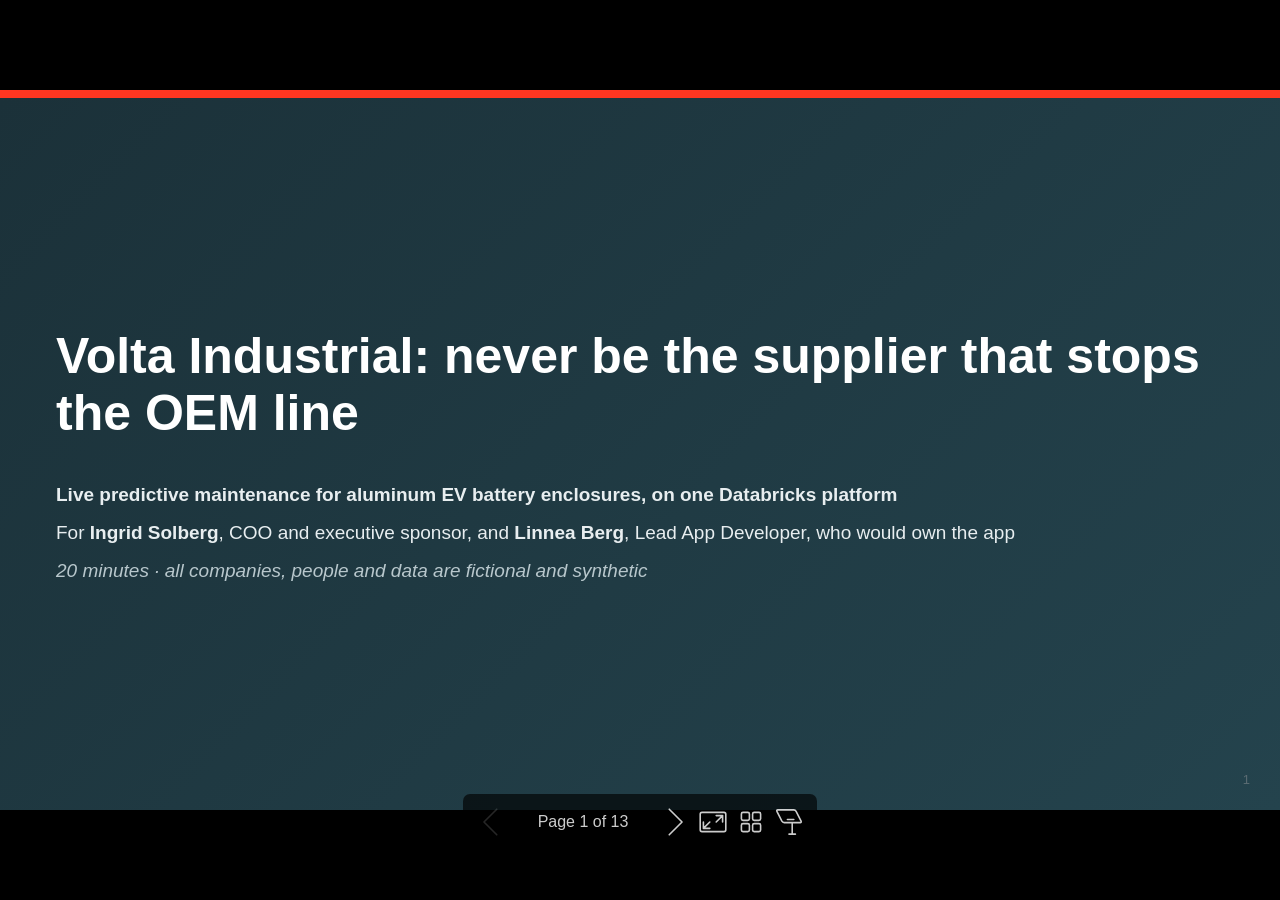
==== commit 1456ec2f: "Deck: 20-minute storyline with setup, four tell-show-tell demos, value, ask; backup launchpad Co-aut" ====
--- a/presentation/volta_deck.html
+++ b/presentation/volta_deck.html
@@ -7,22 +7,286 @@
  * @auto-scaling true
  * @size 16:9 1280px 720px
  * @size 4:3 960px 720px
- */div#\:\$p > svg > foreignObject > section [data-theme=light],div#\:\$p > svg > foreignObject > section{color-scheme:light}div#\:\$p > svg > foreignObject > section [data-theme=dark],div#\:\$p > svg > foreignObject > section:where(.invert){color-scheme:dark}div#\:\$p > svg > foreignObject > section{-ms-text-size-adjust:100%;-webkit-text-size-adjust:100%;margin:0;font-weight:var(--base-text-weight-normal, 400);color:var(--fgColor-default);background-color:var(--bgColor-default);font-family:var(--fontStack-sansSerif, -apple-system, BlinkMacSystemFont, "Segoe UI", "Noto Sans", Helvetica, Arial, sans-serif, "Apple Color Emoji", "Segoe UI Emoji");font-size:16px;line-height:1.5;word-wrap:break-word}div#\:\$p > svg > foreignObject > section{--marpit-root-font-size:16px}div#\:\$p > svg > foreignObject > section a{text-decoration:underline;text-underline-offset:calc(var(--marpit-root-font-size, 1rem) * .2)}div#\:\$p > svg > foreignObject > section :is(h1, marp-h1):hover .anchor .octicon-link:before,div#\:\$p > svg > foreignObject > section :is(h2, marp-h2):hover .anchor .octicon-link:before,div#\:\$p > svg > foreignObject > section :is(h3, marp-h3):hover .anchor .octicon-link:before,div#\:\$p > svg > foreignObject > section :is(h4, marp-h4):hover .anchor .octicon-link:before,div#\:\$p > svg > foreignObject > section :is(h5, marp-h5):hover .anchor .octicon-link:before,div#\:\$p > svg > foreignObject > section :is(h6, marp-h6):hover .anchor .octicon-link:before{width:16px;height:16px;content:" ";display:inline-block;background-color:currentColor;-webkit-mask-image:url('data:image/svg+xml;charset=utf-8,<svg xmlns="http://www.w3.org/2000/svg" aria-hidden="true" viewBox="0 0 16 16"><path fill-rule="evenodd" d="M7.775 3.275a.75.75 0 0 0 1.06 1.06l1.25-1.25a2 2 0 1 1 2.83 2.83l-2.5 2.5a2 2 0 0 1-2.83 0 .75.75 0 0 0-1.06 1.06 3.5 3.5 0 0 0 4.95 0l2.5-2.5a3.5 3.5 0 0 0-4.95-4.95zm-4.69 9.64a2 2 0 0 1 0-2.83l2.5-2.5a2 2 0 0 1 2.83 0 .75.75 0 0 0 1.06-1.06 3.5 3.5 0 0 0-4.95 0l-2.5 2.5a3.5 3.5 0 0 0 4.95 4.95l1.25-1.25a.75.75 0 0 0-1.06-1.06l-1.25 1.25a2 2 0 0 1-2.83 0"/></svg>');mask-image:url('data:image/svg+xml;charset=utf-8,<svg xmlns="http://www.w3.org/2000/svg" aria-hidden="true" viewBox="0 0 16 16"><path fill-rule="evenodd" d="M7.775 3.275a.75.75 0 0 0 1.06 1.06l1.25-1.25a2 2 0 1 1 2.83 2.83l-2.5 2.5a2 2 0 0 1-2.83 0 .75.75 0 0 0-1.06 1.06 3.5 3.5 0 0 0 4.95 0l2.5-2.5a3.5 3.5 0 0 0-4.95-4.95zm-4.69 9.64a2 2 0 0 1 0-2.83l2.5-2.5a2 2 0 0 1 2.83 0 .75.75 0 0 0 1.06-1.06 3.5 3.5 0 0 0-4.95 0l-2.5 2.5a3.5 3.5 0 0 0 4.95 4.95l1.25-1.25a.75.75 0 0 0-1.06-1.06l-1.25 1.25a2 2 0 0 1-2.83 0"/></svg>')}div#\:\$p > svg > foreignObject > section details,div#\:\$p > svg > foreignObject > section figcaption,div#\:\$p > svg > foreignObject > section figure{display:block}div#\:\$p > svg > foreignObject > section summary{display:list-item}div#\:\$p > svg > foreignObject > section [hidden]{display:none!important}div#\:\$p > svg > foreignObject > section a{background-color:transparent;color:var(--fgColor-accent);text-decoration:none}div#\:\$p > svg > foreignObject > section abbr[title]{border-bottom:none;-webkit-text-decoration:underline dotted;text-decoration:underline dotted}div#\:\$p > svg > foreignObject > section b,div#\:\$p > svg > foreignObject > section strong{font-weight:var(--base-text-weight-semibold, 600)}div#\:\$p > svg > foreignObject > section dfn{font-style:italic}div#\:\$p > svg > foreignObject > section :is(h1, marp-h1){margin:.67em 0;font-weight:var(--base-text-weight-semibold, 600);padding-bottom:.3em;font-size:2em;border-bottom:1px solid var(--borderColor-muted)}div#\:\$p > svg > foreignObject > section mark{background-color:var(--bgColor-attention-muted);color:var(--fgColor-default)}div#\:\$p > svg > foreignObject > section small{font-size:90%}div#\:\$p > svg > foreignObject > section sub,div#\:\$p > svg > foreignObject > section sup{font-size:75%;line-height:0;position:relative;vertical-align:baseline}div#\:\$p > svg > foreignObject > section sub{bottom:-.25em}div#\:\$p > svg > foreignObject > section sup{top:-.5em}div#\:\$p > svg > foreignObject > section img{border-style:none;max-width:100%;box-sizing:content-box}div#\:\$p > svg > foreignObject > section code,div#\:\$p > svg > foreignObject > section kbd,div#\:\$p > svg > foreignObject > section :is(pre, marp-pre),div#\:\$p > svg > foreignObject > section samp{font-family:monospace;font-size:1em}div#\:\$p > svg > foreignObject > section figure{margin:1em var(--base-size-40)}div#\:\$p > svg > foreignObject > section hr{box-sizing:content-box;overflow:hidden;background:transparent;height:.25em;padding:0;margin:var(--base-size-24) 0;background-color:var(--borderColor-default);border:0}div#\:\$p > svg > foreignObject > section input{font:inherit;margin:0;overflow:visible;font-family:inherit;font-size:inherit;line-height:inherit}div#\:\$p > svg > foreignObject > section [type=button],div#\:\$p > svg > foreignObject > section [type=reset],div#\:\$p > svg > foreignObject > section [type=submit]{-webkit-appearance:button;-moz-appearance:button;appearance:button}div#\:\$p > svg > foreignObject > section [type=checkbox],div#\:\$p > svg > foreignObject > section [type=radio]{box-sizing:border-box;padding:0}div#\:\$p > svg > foreignObject > section [type=number]::-webkit-inner-spin-button,div#\:\$p > svg > foreignObject > section [type=number]::-webkit-outer-spin-button{height:auto}div#\:\$p > svg > foreignObject > section [type=search]::-webkit-search-cancel-button,div#\:\$p > svg > foreignObject > section [type=search]::-webkit-search-decoration{-webkit-appearance:none;appearance:none}div#\:\$p > svg > foreignObject > section ::-webkit-input-placeholder{color:inherit;opacity:.54}div#\:\$p > svg > foreignObject > section ::-webkit-file-upload-button{-webkit-appearance:button;appearance:button;font:inherit}div#\:\$p > svg > foreignObject > section a:hover{text-decoration:underline}div#\:\$p > svg > foreignObject > section ::-moz-placeholder{color:var(--fgColor-muted);opacity:1}div#\:\$p > svg > foreignObject > section ::placeholder{color:var(--fgColor-muted);opacity:1}div#\:\$p > svg > foreignObject > section hr:after,div#\:\$p > svg > foreignObject > section hr:before{display:table;content:""}div#\:\$p > svg > foreignObject > section hr:after{clear:both}div#\:\$p > svg > foreignObject > section table{border-spacing:0;border-collapse:collapse;display:block;width:-moz-max-content;width:max-content;max-width:100%;overflow:auto;font-variant:tabular-nums}div#\:\$p > svg > foreignObject > section td,div#\:\$p > svg > foreignObject > section th{padding:0}div#\:\$p > svg > foreignObject > section details summary{cursor:pointer}div#\:\$p > svg > foreignObject > section [role=button]:focus,div#\:\$p > svg > foreignObject > section a:focus,div#\:\$p > svg > foreignObject > section input[type=checkbox]:focus,div#\:\$p > svg > foreignObject > section input[type=radio]:focus{outline:2px solid var(--focus-outlineColor);outline-offset:-2px;box-shadow:none}div#\:\$p > svg > foreignObject > section [role=button]:focus:not(:focus-visible),div#\:\$p > svg > foreignObject > section a:focus:not(:focus-visible),div#\:\$p > svg > foreignObject > section input[type=checkbox]:focus:not(:focus-visible),div#\:\$p > svg > foreignObject > section input[type=radio]:focus:not(:focus-visible){outline:1px solid transparent}div#\:\$p > svg > foreignObject > section [role=button]:focus-visible,div#\:\$p > svg > foreignObject > section a:focus-visible,div#\:\$p > svg > foreignObject > section input[type=checkbox]:focus-visible,div#\:\$p > svg > foreignObject > section input[type=radio]:focus-visible{outline:2px solid var(--focus-outlineColor);outline-offset:-2px;box-shadow:none}div#\:\$p > svg > foreignObject > section a:not([class]):focus,div#\:\$p > svg > foreignObject > section a:not([class]):focus-visible,div#\:\$p > svg > foreignObject > section input[type=checkbox]:focus,div#\:\$p > svg > foreignObject > section input[type=checkbox]:focus-visible,div#\:\$p > svg > foreignObject > section input[type=radio]:focus,div#\:\$p > svg > foreignObject > section input[type=radio]:focus-visible{outline-offset:0}div#\:\$p > svg > foreignObject > section kbd{display:inline-block;padding:var(--base-size-4);font:11px var(--fontStack-monospace, ui-monospace, SFMono-Regular, SF Mono, Menlo, Consolas, Liberation Mono, monospace);line-height:10px;color:var(--fgColor-default);vertical-align:middle;background-color:var(--bgColor-muted);border-bottom-color:var(--borderColor-neutral-muted);border:1px solid var(--borderColor-neutral-muted);border-radius:6px;box-shadow:inset 0 -1px 0 var(--borderColor-neutral-muted)}div#\:\$p > svg > foreignObject > section :is(h1, marp-h1),div#\:\$p > svg > foreignObject > section :is(h2, marp-h2),div#\:\$p > svg > foreignObject > section :is(h3, marp-h3),div#\:\$p > svg > foreignObject > section :is(h4, marp-h4),div#\:\$p > svg > foreignObject > section :is(h5, marp-h5),div#\:\$p > svg > foreignObject > section :is(h6, marp-h6){margin-top:var(--base-size-24);margin-bottom:var(--base-size-16);font-weight:var(--base-text-weight-semibold, 600);line-height:1.25}div#\:\$p > svg > foreignObject > section :is(h2, marp-h2){padding-bottom:.3em;font-size:1.5em;border-bottom:1px solid var(--borderColor-muted)}div#\:\$p > svg > foreignObject > section :is(h2, marp-h2),div#\:\$p > svg > foreignObject > section :is(h3, marp-h3){font-weight:var(--base-text-weight-semibold, 600)}div#\:\$p > svg > foreignObject > section :is(h3, marp-h3){font-size:1.25em}div#\:\$p > svg > foreignObject > section :is(h4, marp-h4){font-size:1em}div#\:\$p > svg > foreignObject > section :is(h4, marp-h4),div#\:\$p > svg > foreignObject > section :is(h5, marp-h5){font-weight:var(--base-text-weight-semibold, 600)}div#\:\$p > svg > foreignObject > section :is(h5, marp-h5){font-size:.875em}div#\:\$p > svg > foreignObject > section :is(h6, marp-h6){font-weight:var(--base-text-weight-semibold, 600);font-size:.85em;color:var(--fgColor-muted)}div#\:\$p > svg > foreignObject > section p{margin-top:0;margin-bottom:10px}div#\:\$p > svg > foreignObject > section blockquote{margin:0;padding:0 1em;color:var(--fgColor-muted);border-left:.25em solid var(--borderColor-default)}div#\:\$p > svg > foreignObject > section ol,div#\:\$p > svg > foreignObject > section ul{margin-top:0;margin-bottom:0;padding-left:2em}div#\:\$p > svg > foreignObject > section ol ol,div#\:\$p > svg > foreignObject > section ul ol{list-style-type:lower-roman}div#\:\$p > svg > foreignObject > section ol ol ol,div#\:\$p > svg > foreignObject > section ol ul ol,div#\:\$p > svg > foreignObject > section ul ol ol,div#\:\$p > svg > foreignObject > section ul ul ol{list-style-type:lower-alpha}div#\:\$p > svg > foreignObject > section dd{margin-left:0}div#\:\$p > svg > foreignObject > section code,div#\:\$p > svg > foreignObject > section :is(pre, marp-pre),div#\:\$p > svg > foreignObject > section samp,div#\:\$p > svg > foreignObject > section tt{font-family:var(--fontStack-monospace, ui-monospace, SFMono-Regular, SF Mono, Menlo, Consolas, Liberation Mono, monospace);font-size:12px}div#\:\$p > svg > foreignObject > section :is(pre, marp-pre){margin-top:0;margin-bottom:0;word-wrap:normal}div#\:\$p > svg > foreignObject > section .octicon{display:inline-block;overflow:visible!important;vertical-align:text-bottom;fill:currentColor}div#\:\$p > svg > foreignObject > section input::-webkit-inner-spin-button,div#\:\$p > svg > foreignObject > section input::-webkit-outer-spin-button{margin:0;-webkit-appearance:none;appearance:none}div#\:\$p > svg > foreignObject > section .mr-2{margin-right:var(--base-size-8, 8px)!important}div#\:\$p > svg > foreignObject > section:after,div#\:\$p > svg > foreignObject > section:before{display:table}div#\:\$p > svg > foreignObject > section:after{clear:both}div#\:\$p > svg > foreignObject > section>:first-child{margin-top:0!important}div#\:\$p > svg > foreignObject > section>:last-child{margin-bottom:0!important}div#\:\$p > svg > foreignObject > section a:not([href]){color:inherit;text-decoration:none}div#\:\$p > svg > foreignObject > section .absent{color:var(--fgColor-danger)}div#\:\$p > svg > foreignObject > section .anchor{float:left;padding-right:var(--base-size-4);margin-left:-20px;line-height:1}div#\:\$p > svg > foreignObject > section .anchor:focus{outline:none}div#\:\$p > svg > foreignObject > section blockquote,div#\:\$p > svg > foreignObject > section details,div#\:\$p > svg > foreignObject > section dl,div#\:\$p > svg > foreignObject > section ol,div#\:\$p > svg > foreignObject > section p,div#\:\$p > svg > foreignObject > section :is(pre, marp-pre),div#\:\$p > svg > foreignObject > section table,div#\:\$p > svg > foreignObject > section ul{margin-top:0;margin-bottom:var(--base-size-16)}div#\:\$p > svg > foreignObject > section blockquote>:first-child{margin-top:0}div#\:\$p > svg > foreignObject > section blockquote>:last-child{margin-bottom:0}div#\:\$p > svg > foreignObject > section :is(h1, marp-h1) .octicon-link,div#\:\$p > svg > foreignObject > section :is(h2, marp-h2) .octicon-link,div#\:\$p > svg > foreignObject > section :is(h3, marp-h3) .octicon-link,div#\:\$p > svg > foreignObject > section :is(h4, marp-h4) .octicon-link,div#\:\$p > svg > foreignObject > section :is(h5, marp-h5) .octicon-link,div#\:\$p > svg > foreignObject > section :is(h6, marp-h6) .octicon-link{color:var(--fgColor-default);vertical-align:middle;visibility:hidden}div#\:\$p > svg > foreignObject > section :is(h1, marp-h1):hover .anchor,div#\:\$p > svg > foreignObject > section :is(h2, marp-h2):hover .anchor,div#\:\$p > svg > foreignObject > section :is(h3, marp-h3):hover .anchor,div#\:\$p > svg > foreignObject > section :is(h4, marp-h4):hover .anchor,div#\:\$p > svg > foreignObject > section :is(h5, marp-h5):hover .anchor,div#\:\$p > svg > foreignObject > section :is(h6, marp-h6):hover .anchor{text-decoration:none}div#\:\$p > svg > foreignObject > section :is(h1, marp-h1):hover .anchor .octicon-link,div#\:\$p > svg > foreignObject > section :is(h2, marp-h2):hover .anchor .octicon-link,div#\:\$p > svg > foreignObject > section :is(h3, marp-h3):hover .anchor .octicon-link,div#\:\$p > svg > foreignObject > section :is(h4, marp-h4):hover .anchor .octicon-link,div#\:\$p > svg > foreignObject > section :is(h5, marp-h5):hover .anchor .octicon-link,div#\:\$p > svg > foreignObject > section :is(h6, marp-h6):hover .anchor .octicon-link{visibility:visible}div#\:\$p > svg > foreignObject > section :is(h1, marp-h1) code,div#\:\$p > svg > foreignObject > section :is(h1, marp-h1) tt,div#\:\$p > svg > foreignObject > section :is(h2, marp-h2) code,div#\:\$p > svg > foreignObject > section :is(h2, marp-h2) tt,div#\:\$p > svg > foreignObject > section :is(h3, marp-h3) code,div#\:\$p > svg > foreignObject > section :is(h3, marp-h3) tt,div#\:\$p > svg > foreignObject > section :is(h4, marp-h4) code,div#\:\$p > svg > foreignObject > section :is(h4, marp-h4) tt,div#\:\$p > svg > foreignObject > section :is(h5, marp-h5) code,div#\:\$p > svg > foreignObject > section :is(h5, marp-h5) tt,div#\:\$p > svg > foreignObject > section :is(h6, marp-h6) code,div#\:\$p > svg > foreignObject > section :is(h6, marp-h6) tt{padding:0 .2em;font-size:inherit}div#\:\$p > svg > foreignObject > section summary :is(h1, marp-h1),div#\:\$p > svg > foreignObject > section summary :is(h2, marp-h2),div#\:\$p > svg > foreignObject > section summary :is(h3, marp-h3),div#\:\$p > svg > foreignObject > section summary :is(h4, marp-h4),div#\:\$p > svg > foreignObject > section summary :is(h5, marp-h5),div#\:\$p > svg > foreignObject > section summary :is(h6, marp-h6){display:inline-block}div#\:\$p > svg > foreignObject > section summary :is(h1, marp-h1) .anchor,div#\:\$p > svg > foreignObject > section summary :is(h2, marp-h2) .anchor,div#\:\$p > svg > foreignObject > section summary :is(h3, marp-h3) .anchor,div#\:\$p > svg > foreignObject > section summary :is(h4, marp-h4) .anchor,div#\:\$p > svg > foreignObject > section summary :is(h5, marp-h5) .anchor,div#\:\$p > svg > foreignObject > section summary :is(h6, marp-h6) .anchor{margin-left:-40px}div#\:\$p > svg > foreignObject > section summary :is(h1, marp-h1),div#\:\$p > svg > foreignObject > section summary :is(h2, marp-h2){padding-bottom:0;border-bottom:0}div#\:\$p > svg > foreignObject > section ol.no-list,div#\:\$p > svg > foreignObject > section ul.no-list{padding:0;list-style-type:none}div#\:\$p > svg > foreignObject > section ol[type="a s"]{list-style-type:lower-alpha}div#\:\$p > svg > foreignObject > section ol[type="A s"]{list-style-type:upper-alpha}div#\:\$p > svg > foreignObject > section ol[type="i s"]{list-style-type:lower-roman}div#\:\$p > svg > foreignObject > section ol[type="I s"]{list-style-type:upper-roman}div#\:\$p > svg > foreignObject > section div>ol:not([type]),div#\:\$p > svg > foreignObject > section ol[type="1"]{list-style-type:decimal}div#\:\$p > svg > foreignObject > section ol ol,div#\:\$p > svg > foreignObject > section ol ul,div#\:\$p > svg > foreignObject > section ul ol,div#\:\$p > svg > foreignObject > section ul ul{margin-top:0;margin-bottom:0}div#\:\$p > svg > foreignObject > section li>p{margin-top:var(--base-size-16)}div#\:\$p > svg > foreignObject > section li+li{margin-top:.25em}div#\:\$p > svg > foreignObject > section dl{padding:0}div#\:\$p > svg > foreignObject > section dl dt{padding:0;margin-top:var(--base-size-16);font-size:1em;font-style:italic;font-weight:var(--base-text-weight-semibold, 600)}div#\:\$p > svg > foreignObject > section dl dd{padding:0 var(--base-size-16);margin-bottom:var(--base-size-16)}div#\:\$p > svg > foreignObject > section table th{font-weight:var(--base-text-weight-semibold, 600)}div#\:\$p > svg > foreignObject > section table td,div#\:\$p > svg > foreignObject > section table th{padding:6px 13px;border:1px solid var(--borderColor-default)}div#\:\$p > svg > foreignObject > section table td>:last-child{margin-bottom:0}div#\:\$p > svg > foreignObject > section table tr{background-color:var(--bgColor-default);border-top:1px solid var(--borderColor-muted)}div#\:\$p > svg > foreignObject > section table tr:nth-child(2n){background-color:var(--bgColor-muted)}div#\:\$p > svg > foreignObject > section table img{background-color:transparent}div#\:\$p > svg > foreignObject > section img[align=right]{padding-left:20px}div#\:\$p > svg > foreignObject > section img[align=left]{padding-right:20px}div#\:\$p > svg > foreignObject > section .emoji{max-width:none;vertical-align:text-top;background-color:transparent}div#\:\$p > svg > foreignObject > section :is(span, marp-span).frame,div#\:\$p > svg > foreignObject > section :is(span, marp-span).frame>:is(span, marp-span){display:block;overflow:hidden}div#\:\$p > svg > foreignObject > section :is(span, marp-span).frame>:is(span, marp-span){float:left;width:auto;padding:7px;margin:13px 0 0;border:1px solid var(--borderColor-default)}div#\:\$p > svg > foreignObject > section :is(span, marp-span).frame :is(span, marp-span) img{display:block;float:left}div#\:\$p > svg > foreignObject > section :is(span, marp-span).frame :is(span, marp-span) :is(span, marp-span){display:block;padding:5px 0 0;clear:both;color:var(--fgColor-default)}div#\:\$p > svg > foreignObject > section :is(span, marp-span).align-center{display:block;overflow:hidden;clear:both}div#\:\$p > svg > foreignObject > section :is(span, marp-span).align-center>:is(span, marp-span){display:block;margin:13px auto 0;overflow:hidden;text-align:center}div#\:\$p > svg > foreignObject > section :is(span, marp-span).align-center :is(span, marp-span) img{margin:0 auto;text-align:center}div#\:\$p > svg > foreignObject > section :is(span, marp-span).align-right{display:block;overflow:hidden;clear:both}div#\:\$p > svg > foreignObject > section :is(span, marp-span).align-right>:is(span, marp-span){display:block;margin:13px 0 0;overflow:hidden;text-align:right}div#\:\$p > svg > foreignObject > section :is(span, marp-span).align-right :is(span, marp-span) img{margin:0;text-align:right}div#\:\$p > svg > foreignObject > section :is(span, marp-span).float-left{display:block;float:left;margin-right:13px;overflow:hidden}div#\:\$p > svg > foreignObject > section :is(span, marp-span).float-left :is(span, marp-span){margin:13px 0 0}div#\:\$p > svg > foreignObject > section :is(span, marp-span).float-right{display:block;float:right;margin-left:13px;overflow:hidden}div#\:\$p > svg > foreignObject > section :is(span, marp-span).float-right>:is(span, marp-span){display:block;margin:13px auto 0;overflow:hidden;text-align:right}div#\:\$p > svg > foreignObject > section code,div#\:\$p > svg > foreignObject > section tt{padding:.2em .4em;margin:0;font-size:85%;white-space:break-spaces;background-color:var(--bgColor-neutral-muted);border-radius:6px}div#\:\$p > svg > foreignObject > section code br,div#\:\$p > svg > foreignObject > section tt br{display:none}div#\:\$p > svg > foreignObject > section del code{text-decoration:inherit}div#\:\$p > svg > foreignObject > section samp{font-size:85%}div#\:\$p > svg > foreignObject > section :is(pre, marp-pre) code{font-size:100%}div#\:\$p > svg > foreignObject > section :is(pre, marp-pre)>code{padding:0;margin:0;word-break:normal;white-space:pre;background:transparent;border:0}div#\:\$p > svg > foreignObject > section .highlight{margin-bottom:var(--base-size-16)}div#\:\$p > svg > foreignObject > section .highlight :is(pre, marp-pre){margin-bottom:0;word-break:normal}div#\:\$p > svg > foreignObject > section :is(pre, marp-pre){padding:var(--base-size-16);overflow:auto;font-size:85%;line-height:1.45;color:var(--fgColor-default);background-color:var(--bgColor-muted);border-radius:6px}div#\:\$p > svg > foreignObject > section :is(pre, marp-pre) code,div#\:\$p > svg > foreignObject > section :is(pre, marp-pre) tt{display:inline;padding:0;margin:0;overflow:visible;line-height:inherit;word-wrap:normal;background-color:transparent;border:0}div#\:\$p > svg > foreignObject > section .csv-data td,div#\:\$p > svg > foreignObject > section .csv-data th{padding:5px;overflow:hidden;font-size:12px;line-height:1;text-align:left;white-space:nowrap}div#\:\$p > svg > foreignObject > section .csv-data .blob-num{padding:10px var(--base-size-8) 9px;text-align:right;background:var(--bgColor-default);border:0}div#\:\$p > svg > foreignObject > section .csv-data tr{border-top:0}div#\:\$p > svg > foreignObject > section .csv-data th{font-weight:var(--base-text-weight-semibold, 600);background:var(--bgColor-muted);border-top:0}div#\:\$p > svg > foreignObject > section [data-footnote-ref]:before{content:"["}div#\:\$p > svg > foreignObject > section [data-footnote-ref]:after{content:"]"}div#\:\$p > svg > foreignObject > section .footnotes{font-size:12px;color:var(--fgColor-muted);border-top:1px solid var(--borderColor-default)}div#\:\$p > svg > foreignObject > section div#\:\$p > svg > foreignObject > section section.footnotes{--marpit-root-font-size:12px}div#\:\$p > svg > foreignObject > section .footnotes ol,div#\:\$p > svg > foreignObject > section .footnotes ol ul{padding-left:var(--base-size-16)}div#\:\$p > svg > foreignObject > section .footnotes ol ul{display:inline-block;margin-top:var(--base-size-16)}div#\:\$p > svg > foreignObject > section .footnotes li{position:relative}div#\:\$p > svg > foreignObject > section .footnotes li:target:before{position:absolute;top:calc(var(--base-size-8)*-1);right:calc(var(--base-size-8)*-1);bottom:calc(var(--base-size-8)*-1);left:calc(var(--base-size-24)*-1);pointer-events:none;content:"";border:2px solid var(--borderColor-accent-emphasis);border-radius:6px}div#\:\$p > svg > foreignObject > section .footnotes li:target{color:var(--fgColor-default)}div#\:\$p > svg > foreignObject > section .footnotes .data-footnote-backref g-emoji{font-family:monospace}div#\:\$p > svg > foreignObject > section .pl-c{color:var(--color-prettylights-syntax-comment)}div#\:\$p > svg > foreignObject > section .pl-c1,div#\:\$p > svg > foreignObject > section .pl-s .pl-v{color:var(--color-prettylights-syntax-constant)}div#\:\$p > svg > foreignObject > section .pl-e,div#\:\$p > svg > foreignObject > section .pl-en{color:var(--color-prettylights-syntax-entity)}div#\:\$p > svg > foreignObject > section .pl-s .pl-s1,div#\:\$p > svg > foreignObject > section .pl-smi{color:var(--color-prettylights-syntax-storage-modifier-import)}div#\:\$p > svg > foreignObject > section .pl-ent{color:var(--color-prettylights-syntax-entity-tag)}div#\:\$p > svg > foreignObject > section .pl-k{color:var(--color-prettylights-syntax-keyword)}div#\:\$p > svg > foreignObject > section .pl-pds,div#\:\$p > svg > foreignObject > section .pl-s,div#\:\$p > svg > foreignObject > section .pl-s .pl-pse .pl-s1,div#\:\$p > svg > foreignObject > section .pl-sr,div#\:\$p > svg > foreignObject > section .pl-sr .pl-cce,div#\:\$p > svg > foreignObject > section .pl-sr .pl-sra,div#\:\$p > svg > foreignObject > section .pl-sr .pl-sre{color:var(--color-prettylights-syntax-string)}div#\:\$p > svg > foreignObject > section .pl-smw,div#\:\$p > svg > foreignObject > section .pl-v{color:var(--color-prettylights-syntax-variable)}div#\:\$p > svg > foreignObject > section .pl-bu{color:var(--color-prettylights-syntax-brackethighlighter-unmatched)}div#\:\$p > svg > foreignObject > section .pl-ii{color:var(--color-prettylights-syntax-invalid-illegal-text);background-color:var(--color-prettylights-syntax-invalid-illegal-bg)}div#\:\$p > svg > foreignObject > section .pl-c2{color:var(--color-prettylights-syntax-carriage-return-text);background-color:var(--color-prettylights-syntax-carriage-return-bg)}div#\:\$p > svg > foreignObject > section .pl-sr .pl-cce{font-weight:700;color:var(--color-prettylights-syntax-string-regexp)}div#\:\$p > svg > foreignObject > section .pl-ml{color:var(--color-prettylights-syntax-markup-list)}div#\:\$p > svg > foreignObject > section .pl-mh,div#\:\$p > svg > foreignObject > section .pl-mh .pl-en,div#\:\$p > svg > foreignObject > section .pl-ms{font-weight:700;color:var(--color-prettylights-syntax-markup-heading)}div#\:\$p > svg > foreignObject > section .pl-mi{font-style:italic;color:var(--color-prettylights-syntax-markup-italic)}div#\:\$p > svg > foreignObject > section .pl-mb{font-weight:700;color:var(--color-prettylights-syntax-markup-bold)}div#\:\$p > svg > foreignObject > section .pl-md{color:var(--color-prettylights-syntax-markup-deleted-text);background-color:var(--color-prettylights-syntax-markup-deleted-bg)}div#\:\$p > svg > foreignObject > section .pl-mi1{color:var(--color-prettylights-syntax-markup-inserted-text);background-color:var(--color-prettylights-syntax-markup-inserted-bg)}div#\:\$p > svg > foreignObject > section .pl-mc{color:var(--color-prettylights-syntax-markup-changed-text);background-color:var(--color-prettylights-syntax-markup-changed-bg)}div#\:\$p > svg > foreignObject > section .pl-mi2{color:var(--color-prettylights-syntax-markup-ignored-text);background-color:var(--color-prettylights-syntax-markup-ignored-bg)}div#\:\$p > svg > foreignObject > section .pl-mdr{font-weight:700;color:var(--color-prettylights-syntax-meta-diff-range)}div#\:\$p > svg > foreignObject > section .pl-ba{color:var(--color-prettylights-syntax-brackethighlighter-angle)}div#\:\$p > svg > foreignObject > section .pl-sg{color:var(--color-prettylights-syntax-sublimelinter-gutter-mark)}div#\:\$p > svg > foreignObject > section .pl-corl{text-decoration:underline;color:var(--color-prettylights-syntax-constant-other-reference-link)}div#\:\$p > svg > foreignObject > section [role=button]:focus:not(:focus-visible),div#\:\$p > svg > foreignObject > section [role=tabpanel][tabindex="0"]:focus:not(:focus-visible),div#\:\$p > svg > foreignObject > section a:focus:not(:focus-visible),div#\:\$p > svg > foreignObject > section button:focus:not(:focus-visible),div#\:\$p > svg > foreignObject > section summary:focus:not(:focus-visible){outline:none;box-shadow:none}div#\:\$p > svg > foreignObject > section [tabindex="0"]:focus:not(:focus-visible),div#\:\$p > svg > foreignObject > section details-dialog:focus:not(:focus-visible){outline:none}div#\:\$p > svg > foreignObject > section g-emoji{display:inline-block;min-width:1ch;font-family:Apple Color Emoji,Segoe UI Emoji,Segoe UI Symbol;font-size:1em;font-style:normal!important;font-weight:var(--base-text-weight-normal, 400);line-height:1;vertical-align:-.075em}div#\:\$p > svg > foreignObject > section g-emoji img{width:1em;height:1em}div#\:\$p > svg > foreignObject > section a:has(>p,>div,>:is(pre, marp-pre),>blockquote){display:block}div#\:\$p > svg > foreignObject > section a:has(>p,>div,>:is(pre, marp-pre),>blockquote):not(:has(.snippet-clipboard-content,>:is(pre, marp-pre))){width:-moz-fit-content;width:fit-content}div#\:\$p > svg > foreignObject > section a:has(>p,>div,>:is(pre, marp-pre),>blockquote):has(.snippet-clipboard-content,>:is(pre, marp-pre)):focus-visible{outline:2px solid var(--focus-outlineColor);outline-offset:2px}div#\:\$p > svg > foreignObject > section .task-list-item{list-style-type:none}div#\:\$p > svg > foreignObject > section .task-list-item label{font-weight:var(--base-text-weight-normal, 400)}div#\:\$p > svg > foreignObject > section .task-list-item.enabled label{cursor:pointer}div#\:\$p > svg > foreignObject > section .task-list-item+.task-list-item{margin-top:var(--base-size-4)}div#\:\$p > svg > foreignObject > section .task-list-item .handle{display:none}div#\:\$p > svg > foreignObject > section .task-list-item-checkbox{margin:0 .2em .25em -1.4em;vertical-align:middle}div#\:\$p > svg > foreignObject > section ul:dir(rtl) .task-list-item-checkbox{margin:0 -1.6em .25em .2em}div#\:\$p > svg > foreignObject > section ol:dir(rtl) .task-list-item-checkbox{margin:0 -1.6em .25em .2em}div#\:\$p > svg > foreignObject > section .contains-task-list:focus-within .task-list-item-convert-container,div#\:\$p > svg > foreignObject > section .contains-task-list:hover .task-list-item-convert-container{display:block;width:auto;height:24px;overflow:visible;clip-path:none}div#\:\$p > svg > foreignObject > section ::-webkit-calendar-picker-indicator{filter:invert(50%)}div#\:\$p > svg > foreignObject > section .markdown-alert{padding:var(--base-size-8) var(--base-size-16);margin-bottom:var(--base-size-16);color:inherit;border-left:.25em solid var(--borderColor-default)}div#\:\$p > svg > foreignObject > section .markdown-alert>:first-child{margin-top:0}div#\:\$p > svg > foreignObject > section .markdown-alert>:last-child{margin-bottom:0}div#\:\$p > svg > foreignObject > section .markdown-alert .markdown-alert-title{display:flex;font-weight:var(--base-text-weight-medium, 500);align-items:center;line-height:1}div#\:\$p > svg > foreignObject > section .markdown-alert.markdown-alert-note{border-left-color:var(--borderColor-accent-emphasis)}div#\:\$p > svg > foreignObject > section .markdown-alert.markdown-alert-note .markdown-alert-title{color:var(--fgColor-accent)}div#\:\$p > svg > foreignObject > section .markdown-alert.markdown-alert-important{border-left-color:var(--borderColor-done-emphasis)}div#\:\$p > svg > foreignObject > section .markdown-alert.markdown-alert-important .markdown-alert-title{color:var(--fgColor-done)}div#\:\$p > svg > foreignObject > section .markdown-alert.markdown-alert-warning{border-left-color:var(--borderColor-attention-emphasis)}div#\:\$p > svg > foreignObject > section .markdown-alert.markdown-alert-warning .markdown-alert-title{color:var(--fgColor-attention)}div#\:\$p > svg > foreignObject > section .markdown-alert.markdown-alert-tip{border-left-color:var(--borderColor-success-emphasis)}div#\:\$p > svg > foreignObject > section .markdown-alert.markdown-alert-tip .markdown-alert-title{color:var(--fgColor-success)}div#\:\$p > svg > foreignObject > section .markdown-alert.markdown-alert-caution{border-left-color:var(--borderColor-danger-emphasis)}div#\:\$p > svg > foreignObject > section .markdown-alert.markdown-alert-caution .markdown-alert-title{color:var(--fgColor-danger)}div#\:\$p > svg > foreignObject > section>:first-child>.heading-element:first-child{margin-top:0!important}div#\:\$p > svg > foreignObject > section .highlight :is(pre, marp-pre):has(+.zeroclipboard-container){min-height:52px}div#\:\$p > svg > foreignObject > section :is(h1, marp-h1){color:var(--h1-color);font-size:1.6em}div#\:\$p > svg > foreignObject > section :is(h1, marp-h1),div#\:\$p > svg > foreignObject > section :is(h2, marp-h2){border-bottom:none}div#\:\$p > svg > foreignObject > section :is(h2, marp-h2){font-size:1.3em}div#\:\$p > svg > foreignObject > section :is(h3, marp-h3){font-size:1.1em}div#\:\$p > svg > foreignObject > section :is(h4, marp-h4){font-size:1.05em}div#\:\$p > svg > foreignObject > section :is(h5, marp-h5){font-size:1em}div#\:\$p > svg > foreignObject > section :is(h6, marp-h6){font-size:.9em}div#\:\$p > svg > foreignObject > section :is(h1, marp-h1) strong,div#\:\$p > svg > foreignObject > section :is(h2, marp-h2) strong,div#\:\$p > svg > foreignObject > section :is(h3, marp-h3) strong,div#\:\$p > svg > foreignObject > section :is(h4, marp-h4) strong,div#\:\$p > svg > foreignObject > section :is(h5, marp-h5) strong,div#\:\$p > svg > foreignObject > section :is(h6, marp-h6) strong{font-weight:inherit;color:var(--heading-strong-color)}div#\:\$p > svg > foreignObject > section :is(h1, marp-h1)::part(auto-scaling),div#\:\$p > svg > foreignObject > section :is(h2, marp-h2)::part(auto-scaling),div#\:\$p > svg > foreignObject > section :is(h3, marp-h3)::part(auto-scaling),div#\:\$p > svg > foreignObject > section :is(h4, marp-h4)::part(auto-scaling),div#\:\$p > svg > foreignObject > section :is(h5, marp-h5)::part(auto-scaling),div#\:\$p > svg > foreignObject > section :is(h6, marp-h6)::part(auto-scaling){max-height:563px}div#\:\$p > svg > foreignObject > section hr{height:0;padding-top:.25em}div#\:\$p > svg > foreignObject > section img{background-color:transparent}div#\:\$p > svg > foreignObject > section :is(pre, marp-pre){border:1px solid var(--borderColor-default);line-height:1.15;overflow:visible}div#\:\$p > svg > foreignObject > section :is(pre, marp-pre)::part(auto-scaling){max-height:529px}div#\:\$p > svg > foreignObject > section :is(pre, marp-pre) :where(.hljs){color:var(--color-prettylights-syntax-storage-modifier-import)}div#\:\$p > svg > foreignObject > section :is(pre, marp-pre) :where(.hljs-doctag),div#\:\$p > svg > foreignObject > section :is(pre, marp-pre) :where(.hljs-keyword),div#\:\$p > svg > foreignObject > section :is(pre, marp-pre) :where(.hljs-meta .hljs-keyword),div#\:\$p > svg > foreignObject > section :is(pre, marp-pre) :where(.hljs-template-tag),div#\:\$p > svg > foreignObject > section :is(pre, marp-pre) :where(.hljs-template-variable),div#\:\$p > svg > foreignObject > section :is(pre, marp-pre) :where(.hljs-type),div#\:\$p > svg > foreignObject > section :is(pre, marp-pre) :where(.hljs-variable.language_){color:var(--color-prettylights-syntax-keyword)}div#\:\$p > svg > foreignObject > section :is(pre, marp-pre) :where(.hljs-title),div#\:\$p > svg > foreignObject > section :is(pre, marp-pre) :where(.hljs-title.class_),div#\:\$p > svg > foreignObject > section :is(pre, marp-pre) :where(.hljs-title.class_.inherited__),div#\:\$p > svg > foreignObject > section :is(pre, marp-pre) :where(.hljs-title.function_){color:var(--color-prettylights-syntax-entity)}div#\:\$p > svg > foreignObject > section :is(pre, marp-pre) :where(.hljs-attr),div#\:\$p > svg > foreignObject > section :is(pre, marp-pre) :where(.hljs-attribute),div#\:\$p > svg > foreignObject > section :is(pre, marp-pre) :where(.hljs-literal),div#\:\$p > svg > foreignObject > section :is(pre, marp-pre) :where(.hljs-meta),div#\:\$p > svg > foreignObject > section :is(pre, marp-pre) :where(.hljs-number),div#\:\$p > svg > foreignObject > section :is(pre, marp-pre) :where(.hljs-operator),div#\:\$p > svg > foreignObject > section :is(pre, marp-pre) :where(.hljs-selector-attr),div#\:\$p > svg > foreignObject > section :is(pre, marp-pre) :where(.hljs-selector-class),div#\:\$p > svg > foreignObject > section :is(pre, marp-pre) :where(.hljs-selector-id),div#\:\$p > svg > foreignObject > section :is(pre, marp-pre) :where(.hljs-variable){color:var(--color-prettylights-syntax-constant)}div#\:\$p > svg > foreignObject > section :is(pre, marp-pre) :where(.hljs-meta .hljs-string),div#\:\$p > svg > foreignObject > section :is(pre, marp-pre) :where(.hljs-regexp),div#\:\$p > svg > foreignObject > section :is(pre, marp-pre) :where(.hljs-string){color:var(--color-prettylights-syntax-string)}div#\:\$p > svg > foreignObject > section :is(pre, marp-pre) :where(.hljs-built_in),div#\:\$p > svg > foreignObject > section :is(pre, marp-pre) :where(.hljs-symbol){color:var(--color-prettylights-syntax-variable)}div#\:\$p > svg > foreignObject > section :is(pre, marp-pre) :where(.hljs-code),div#\:\$p > svg > foreignObject > section :is(pre, marp-pre) :where(.hljs-comment),div#\:\$p > svg > foreignObject > section :is(pre, marp-pre) :where(.hljs-formula){color:var(--color-prettylights-syntax-comment)}div#\:\$p > svg > foreignObject > section :is(pre, marp-pre) :where(.hljs-name),div#\:\$p > svg > foreignObject > section :is(pre, marp-pre) :where(.hljs-quote),div#\:\$p > svg > foreignObject > section :is(pre, marp-pre) :where(.hljs-selector-pseudo),div#\:\$p > svg > foreignObject > section :is(pre, marp-pre) :where(.hljs-selector-tag){color:var(--color-prettylights-syntax-entity-tag)}div#\:\$p > svg > foreignObject > section :is(pre, marp-pre) :where(.hljs-subst){color:var(--color-prettylights-syntax-storage-modifier-import)}div#\:\$p > svg > foreignObject > section :is(pre, marp-pre) :where(.hljs-section){font-weight:700;color:var(--color-prettylights-syntax-markup-heading)}div#\:\$p > svg > foreignObject > section :is(pre, marp-pre) :where(.hljs-bullet){color:var(--color-prettylights-syntax-markup-list)}div#\:\$p > svg > foreignObject > section :is(pre, marp-pre) :where(.hljs-emphasis){font-style:italic;color:var(--color-prettylights-syntax-markup-italic)}div#\:\$p > svg > foreignObject > section :is(pre, marp-pre) :where(.hljs-strong){font-weight:700;color:var(--color-prettylights-syntax-markup-bold)}div#\:\$p > svg > foreignObject > section :is(pre, marp-pre) :where(.hljs-addition){color:var(--color-prettylights-syntax-markup-inserted-text);background-color:var(--color-prettylights-syntax-markup-inserted-bg)}div#\:\$p > svg > foreignObject > section :is(pre, marp-pre) :where(.hljs-deletion){color:var(--color-prettylights-syntax-markup-deleted-text);background-color:var(--color-prettylights-syntax-markup-deleted-bg)}div#\:\$p > svg > foreignObject > section footer,div#\:\$p > svg > foreignObject > section header{margin:0;position:absolute;left:30px;color:var(--header-footer-color);font-size:18px}div#\:\$p > svg > foreignObject > section header{top:21px}div#\:\$p > svg > foreignObject > section footer{bottom:21px}div#\:\$p > svg > foreignObject > section{--h1-color:light-dark(#246, #cee7ff);--header-footer-color:light-dark(hsla(0,0%,40%,.75), hsla(0,0%,60%,.75));--heading-strong-color:light-dark(#48c, #7bf);--paginate-color:light-dark(#777, #999);--base-size-4:4px;--base-size-8:8px;--base-size-16:16px;--base-size-24:24px;--base-size-40:40px;display:block;font-size:29px;height:720px;padding:78.5px;place-content:safe center center;width:1280px;flex-flow:column nowrap;align-items:stretch}div#\:\$p > svg > foreignObject > section{--marpit-root-font-size:29px}div#\:\$p > svg > foreignObject > section>:last-child,div#\:\$p > svg > foreignObject > section[data-footer]>:nth-last-child(2){margin-bottom:0}div#\:\$p > svg > foreignObject > section>:first-child,div#\:\$p > svg > foreignObject > section>header:first-child+*{margin-top:0}div#\:\$p > svg > foreignObject > section:after{position:absolute;padding:0;right:30px;bottom:21px;font-size:24px;color:var(--paginate-color)}div#\:\$p > svg > foreignObject > section:after{--marpit-root-font-size:24px}div#\:\$p > svg > foreignObject > section[data-color] :is(h1, marp-h1),div#\:\$p > svg > foreignObject > section[data-color] :is(h2, marp-h2),div#\:\$p > svg > foreignObject > section[data-color] :is(h3, marp-h3),div#\:\$p > svg > foreignObject > section[data-color] :is(h4, marp-h4),div#\:\$p > svg > foreignObject > section[data-color] :is(h5, marp-h5),div#\:\$p > svg > foreignObject > section[data-color] :is(h6, marp-h6){color:currentcolor}div#\:\$p > svg > foreignObject > :where(section){container-type:size}div#\:\$p > svg > foreignObject > section mjx-container[jax="SVG"]{direction:ltr}div#\:\$p > svg > foreignObject > section mjx-container[jax="SVG"] > svg{overflow:visible;min-height:1px;min-width:1px}div#\:\$p > svg > foreignObject > section mjx-container[jax="SVG"] > svg a{fill:blue;stroke:blue}div#\:\$p > svg > foreignObject > section mjx-container[jax="SVG"][display="true"]{display:block;text-align:center;margin:1em 0}div#\:\$p > svg > foreignObject > section mjx-container[jax="SVG"][display="true"][width="full"]{display:flex}div#\:\$p > svg > foreignObject > section mjx-container[jax="SVG"][justify="left"]{text-align:left}div#\:\$p > svg > foreignObject > section mjx-container[jax="SVG"][justify="right"]{text-align:right}div#\:\$p > svg > foreignObject > section g[data-mml-node="merror"] > g{fill:red;stroke:red}div#\:\$p > svg > foreignObject > section g[data-mml-node="merror"] > rect[data-background]{fill:yellow;stroke:none}div#\:\$p > svg > foreignObject > section g[data-mml-node="mtable"] > line[data-line], div#\:\$p > svg > foreignObject > section svg[data-table] > g > line[data-line]{stroke-width:70px;fill:none}div#\:\$p > svg > foreignObject > section g[data-mml-node="mtable"] > rect[data-frame], div#\:\$p > svg > foreignObject > section svg[data-table] > g > rect[data-frame]{stroke-width:70px;fill:none}div#\:\$p > svg > foreignObject > section g[data-mml-node="mtable"] > .mjx-dashed, div#\:\$p > svg > foreignObject > section svg[data-table] > g > .mjx-dashed{stroke-dasharray:140}div#\:\$p > svg > foreignObject > section g[data-mml-node="mtable"] > .mjx-dotted, div#\:\$p > svg > foreignObject > section svg[data-table] > g > .mjx-dotted{stroke-linecap:round;stroke-dasharray:0,140}div#\:\$p > svg > foreignObject > section g[data-mml-node="mtable"] > g > svg{overflow:visible}div#\:\$p > svg > foreignObject > section [jax="SVG"] mjx-tool{display:inline-block;position:relative;width:0;height:0}div#\:\$p > svg > foreignObject > section [jax="SVG"] mjx-tool > mjx-tip{position:absolute;top:0;left:0}div#\:\$p > svg > foreignObject > section mjx-tool > mjx-tip{display:inline-block;padding:.2em;border:1px solid #888;font-size:70%;background-color:#F8F8F8;color:black;box-shadow:2px 2px 5px #AAAAAA}div#\:\$p > svg > foreignObject > section g[data-mml-node="maction"][data-toggle]{cursor:pointer}div#\:\$p > svg > foreignObject > section mjx-status{display:block;position:fixed;left:1em;bottom:1em;min-width:25%;padding:.2em .4em;border:1px solid #888;font-size:90%;background-color:#F8F8F8;color:black}div#\:\$p > svg > foreignObject > section foreignObject[data-mjx-xml]{font-family:initial;line-height:normal;overflow:visible}div#\:\$p > svg > foreignObject > section mjx-container[jax="SVG"] path[data-c], div#\:\$p > svg > foreignObject > section mjx-container[jax="SVG"] use[data-c]{stroke-width:3}@media print{div#\:\$p > svg > foreignObject > section mjx-container[jax=SVG] path[data-c],div#\:\$p > svg > foreignObject > section mjx-container[jax=SVG] use[data-c]{stroke-width:0}}div#\:\$p > svg > foreignObject > section img[data-marp-twemoji]{background:transparent;height:1em;margin:0 .05em 0 .1em;vertical-align:-.1em;width:1em}div#\:\$p > svg > foreignObject > :where(section):not([\20 root]){--navy: #1b3139;--accent: #ff3621;--muted: #5a6b72;--line: #d9e0e3;--tint: #f3f6f7;}div#\:\$p > svg > foreignObject > section{width:1280px;height:720px;padding:44px 56px 40px 56px;font-family:"Helvetica Neue", Helvetica, Arial, sans-serif;font-size:19px;line-height:1.38;color:var(--navy);background:#fff;border-top:8px solid var(--accent);display:flex;flex-direction:column;justify-content:flex-start!important}div#\:\$p > svg > foreignObject > section{--marpit-root-font-size: 19px}div#\:\$p > svg > foreignObject > section::after{color:var(--muted);font-size:13px}div#\:\$p > svg > foreignObject > section::after{--marpit-root-font-size: 13px}div#\:\$p > svg > foreignObject > section :is(h1, marp-h1){font-size:44px;line-height:1.15;color:var(--navy);margin:40px 0 18px 0}div#\:\$p > svg > foreignObject > section :is(h2, marp-h2){font-size:30px;color:var(--navy);margin:0 0 14px 0;padding-bottom:8px;border-bottom:2px solid var(--line)}div#\:\$p > svg > foreignObject > section p, div#\:\$p > svg > foreignObject > section li{margin:6px 0}div#\:\$p > svg > foreignObject > section ul, div#\:\$p > svg > foreignObject > section ol{margin:4px 0 4px 0;padding-left:26px}div#\:\$p > svg > foreignObject > section strong{color:var(--navy)}div#\:\$p > svg > foreignObject > section em{color:var(--muted)}div#\:\$p > svg > foreignObject > section table{display:table!important;border-collapse:collapse;width:100%!important;margin:8px 0;font-size:15.5px;line-height:1.3}div#\:\$p > svg > foreignObject > section th{background:var(--navy);color:#fff;text-align:left;font-weight:600;padding:6px 9px;border:1px solid var(--navy)}div#\:\$p > svg > foreignObject > section th strong{color:#fff}div#\:\$p > svg > foreignObject > section td{padding:5px 9px;border:1px solid var(--line);vertical-align:top}div#\:\$p > svg > foreignObject > section tr:nth-child(even) td{background:var(--tint)}div#\:\$p > svg > foreignObject > section :is(pre, marp-pre){background:var(--tint);border-left:4px solid var(--accent);border-radius:4px;padding:8px 12px;margin:6px 0 10px 0}div#\:\$p > svg > foreignObject > section :is(pre, marp-pre) code{font-size:12.5px;line-height:1.3;color:var(--navy);background:none}div#\:\$p > svg > foreignObject > section.title{justify-content:center!important;background:linear-gradient(135deg, #1b3139 0%, #24434d 100%);color:#fff;border-top:8px solid var(--accent)}div#\:\$p > svg > foreignObject > section.title :is(h1, marp-h1){color:#fff;margin-top:0;font-size:50px}div#\:\$p > svg > foreignObject > section.title p, div#\:\$p > svg > foreignObject > section.title strong{color:#e8eef0}div#\:\$p > svg > foreignObject > section.title em{color:#b8c7cc}div#\:\$p > svg > foreignObject > section.dense{font-size:16.5px}div#\:\$p > svg > foreignObject > section.dense{--marpit-root-font-size: 16.5px}div#\:\$p > svg > foreignObject > section.dense table{font-size:13.5px}div#\:\$p > svg > foreignObject > section.dense :is(h2, marp-h2){font-size:27px;margin-bottom:10px}div#\:\$p > svg > foreignObject > section.dense li{margin:3px 0}div#\:\$p > svg > foreignObject > section.tiny{font-size:13px}div#\:\$p > svg > foreignObject > section.tiny{--marpit-root-font-size: 13px}div#\:\$p > svg > foreignObject > section.tiny table{font-size:11.5px}div#\:\$p > svg > foreignObject > section.tiny :is(h2, marp-h2){font-size:24px}div#\:\$p > svg > foreignObject > section a{color:var(--accent);text-decoration:none;font-weight:600}div#\:\$p > svg > foreignObject > section a:hover{text-decoration:underline}div#\:\$p > svg > foreignObject > section.title a{color:#ffb4a8}div#\:\$p > svg > foreignObject > section[data-marpit-advanced-background="background"]{columns:initial!important;display:block!important;padding:0!important}div#\:\$p > svg > foreignObject > section[data-marpit-advanced-background="background"]::before, div#\:\$p > svg > foreignObject > section[data-marpit-advanced-background="background"]::after, div#\:\$p > svg > foreignObject > section[data-marpit-advanced-background="content"]::before, div#\:\$p > svg > foreignObject > section[data-marpit-advanced-background="content"]::after{display:none!important}div#\:\$p > svg > foreignObject > section[data-marpit-advanced-background="background"] > div[data-marpit-advanced-background-container]{all:initial;display:flex;flex-direction:row;height:100%;overflow:hidden;width:100%}div#\:\$p > svg > foreignObject > section[data-marpit-advanced-background="background"] > div[data-marpit-advanced-background-container][data-marpit-advanced-background-direction="vertical"]{flex-direction:column}div#\:\$p > svg > foreignObject > section[data-marpit-advanced-background="background"][data-marpit-advanced-background-split] > div[data-marpit-advanced-background-container]{width:var(--marpit-advanced-background-split, 50%)}div#\:\$p > svg > foreignObject > section[data-marpit-advanced-background="background"][data-marpit-advanced-background-split="right"] > div[data-marpit-advanced-background-container]{margin-left:calc(100% - var(--marpit-advanced-background-split, 50%))}div#\:\$p > svg > foreignObject > section[data-marpit-advanced-background="background"] > div[data-marpit-advanced-background-container] > figure{all:initial;background-position:center;background-repeat:no-repeat;background-size:cover;flex:auto;margin:0}div#\:\$p > svg > foreignObject > section[data-marpit-advanced-background="background"] > div[data-marpit-advanced-background-container] > figure > figcaption{position:absolute;border:0;clip:rect(0, 0, 0, 0);height:1px;margin:-1px;overflow:hidden;padding:0;white-space:nowrap;width:1px}div#\:\$p > svg > foreignObject > section[data-marpit-advanced-background="content"], div#\:\$p > svg > foreignObject > section[data-marpit-advanced-background="pseudo"]{background:transparent!important}div#\:\$p > svg > foreignObject > section[data-marpit-advanced-background="pseudo"], div#\:\$p > svg[data-marpit-svg] > foreignObject[data-marpit-advanced-background="pseudo"]{pointer-events:none!important}div#\:\$p > svg > foreignObject > section[data-marpit-advanced-background-split]{width:100%;height:100%}
+ */div#\:\$p > svg > foreignObject > section [data-theme=light],div#\:\$p > svg > foreignObject > section{color-scheme:light}div#\:\$p > svg > foreignObject > section [data-theme=dark],div#\:\$p > svg > foreignObject > section:where(.invert){color-scheme:dark}div#\:\$p > svg > foreignObject > section{-ms-text-size-adjust:100%;-webkit-text-size-adjust:100%;margin:0;font-weight:var(--base-text-weight-normal, 400);color:var(--fgColor-default);background-color:var(--bgColor-default);font-family:var(--fontStack-sansSerif, -apple-system, BlinkMacSystemFont, "Segoe UI", "Noto Sans", Helvetica, Arial, sans-serif, "Apple Color Emoji", "Segoe UI Emoji");font-size:16px;line-height:1.5;word-wrap:break-word}div#\:\$p > svg > foreignObject > section{--marpit-root-font-size:16px}div#\:\$p > svg > foreignObject > section a{text-decoration:underline;text-underline-offset:calc(var(--marpit-root-font-size, 1rem) * .2)}div#\:\$p > svg > foreignObject > section :is(h1, marp-h1):hover .anchor .octicon-link:before,div#\:\$p > svg > foreignObject > section :is(h2, marp-h2):hover .anchor .octicon-link:before,div#\:\$p > svg > foreignObject > section :is(h3, marp-h3):hover .anchor .octicon-link:before,div#\:\$p > svg > foreignObject > section :is(h4, marp-h4):hover .anchor .octicon-link:before,div#\:\$p > svg > foreignObject > section :is(h5, marp-h5):hover .anchor .octicon-link:before,div#\:\$p > svg > foreignObject > section :is(h6, marp-h6):hover .anchor .octicon-link:before{width:16px;height:16px;content:" ";display:inline-block;background-color:currentColor;-webkit-mask-image:url('data:image/svg+xml;charset=utf-8,<svg xmlns="http://www.w3.org/2000/svg" aria-hidden="true" viewBox="0 0 16 16"><path fill-rule="evenodd" d="M7.775 3.275a.75.75 0 0 0 1.06 1.06l1.25-1.25a2 2 0 1 1 2.83 2.83l-2.5 2.5a2 2 0 0 1-2.83 0 .75.75 0 0 0-1.06 1.06 3.5 3.5 0 0 0 4.95 0l2.5-2.5a3.5 3.5 0 0 0-4.95-4.95zm-4.69 9.64a2 2 0 0 1 0-2.83l2.5-2.5a2 2 0 0 1 2.83 0 .75.75 0 0 0 1.06-1.06 3.5 3.5 0 0 0-4.95 0l-2.5 2.5a3.5 3.5 0 0 0 4.95 4.95l1.25-1.25a.75.75 0 0 0-1.06-1.06l-1.25 1.25a2 2 0 0 1-2.83 0"/></svg>');mask-image:url('data:image/svg+xml;charset=utf-8,<svg xmlns="http://www.w3.org/2000/svg" aria-hidden="true" viewBox="0 0 16 16"><path fill-rule="evenodd" d="M7.775 3.275a.75.75 0 0 0 1.06 1.06l1.25-1.25a2 2 0 1 1 2.83 2.83l-2.5 2.5a2 2 0 0 1-2.83 0 .75.75 0 0 0-1.06 1.06 3.5 3.5 0 0 0 4.95 0l2.5-2.5a3.5 3.5 0 0 0-4.95-4.95zm-4.69 9.64a2 2 0 0 1 0-2.83l2.5-2.5a2 2 0 0 1 2.83 0 .75.75 0 0 0 1.06-1.06 3.5 3.5 0 0 0-4.95 0l-2.5 2.5a3.5 3.5 0 0 0 4.95 4.95l1.25-1.25a.75.75 0 0 0-1.06-1.06l-1.25 1.25a2 2 0 0 1-2.83 0"/></svg>')}div#\:\$p > svg > foreignObject > section details,div#\:\$p > svg > foreignObject > section figcaption,div#\:\$p > svg > foreignObject > section figure{display:block}div#\:\$p > svg > foreignObject > section summary{display:list-item}div#\:\$p > svg > foreignObject > section [hidden]{display:none!important}div#\:\$p > svg > foreignObject > section a{background-color:transparent;color:var(--fgColor-accent);text-decoration:none}div#\:\$p > svg > foreignObject > section abbr[title]{border-bottom:none;-webkit-text-decoration:underline dotted;text-decoration:underline dotted}div#\:\$p > svg > foreignObject > section b,div#\:\$p > svg > foreignObject > section strong{font-weight:var(--base-text-weight-semibold, 600)}div#\:\$p > svg > foreignObject > section dfn{font-style:italic}div#\:\$p > svg > foreignObject > section :is(h1, marp-h1){margin:.67em 0;font-weight:var(--base-text-weight-semibold, 600);padding-bottom:.3em;font-size:2em;border-bottom:1px solid var(--borderColor-muted)}div#\:\$p > svg > foreignObject > section mark{background-color:var(--bgColor-attention-muted);color:var(--fgColor-default)}div#\:\$p > svg > foreignObject > section small{font-size:90%}div#\:\$p > svg > foreignObject > section sub,div#\:\$p > svg > foreignObject > section sup{font-size:75%;line-height:0;position:relative;vertical-align:baseline}div#\:\$p > svg > foreignObject > section sub{bottom:-.25em}div#\:\$p > svg > foreignObject > section sup{top:-.5em}div#\:\$p > svg > foreignObject > section img{border-style:none;max-width:100%;box-sizing:content-box}div#\:\$p > svg > foreignObject > section code,div#\:\$p > svg > foreignObject > section kbd,div#\:\$p > svg > foreignObject > section :is(pre, marp-pre),div#\:\$p > svg > foreignObject > section samp{font-family:monospace;font-size:1em}div#\:\$p > svg > foreignObject > section figure{margin:1em var(--base-size-40)}div#\:\$p > svg > foreignObject > section hr{box-sizing:content-box;overflow:hidden;background:transparent;height:.25em;padding:0;margin:var(--base-size-24) 0;background-color:var(--borderColor-default);border:0}div#\:\$p > svg > foreignObject > section input{font:inherit;margin:0;overflow:visible;font-family:inherit;font-size:inherit;line-height:inherit}div#\:\$p > svg > foreignObject > section [type=button],div#\:\$p > svg > foreignObject > section [type=reset],div#\:\$p > svg > foreignObject > section [type=submit]{-webkit-appearance:button;-moz-appearance:button;appearance:button}div#\:\$p > svg > foreignObject > section [type=checkbox],div#\:\$p > svg > foreignObject > section [type=radio]{box-sizing:border-box;padding:0}div#\:\$p > svg > foreignObject > section [type=number]::-webkit-inner-spin-button,div#\:\$p > svg > foreignObject > section [type=number]::-webkit-outer-spin-button{height:auto}div#\:\$p > svg > foreignObject > section [type=search]::-webkit-search-cancel-button,div#\:\$p > svg > foreignObject > section [type=search]::-webkit-search-decoration{-webkit-appearance:none;appearance:none}div#\:\$p > svg > foreignObject > section ::-webkit-input-placeholder{color:inherit;opacity:.54}div#\:\$p > svg > foreignObject > section ::-webkit-file-upload-button{-webkit-appearance:button;appearance:button;font:inherit}div#\:\$p > svg > foreignObject > section a:hover{text-decoration:underline}div#\:\$p > svg > foreignObject > section ::-moz-placeholder{color:var(--fgColor-muted);opacity:1}div#\:\$p > svg > foreignObject > section ::placeholder{color:var(--fgColor-muted);opacity:1}div#\:\$p > svg > foreignObject > section hr:after,div#\:\$p > svg > foreignObject > section hr:before{display:table;content:""}div#\:\$p > svg > foreignObject > section hr:after{clear:both}div#\:\$p > svg > foreignObject > section table{border-spacing:0;border-collapse:collapse;display:block;width:-moz-max-content;width:max-content;max-width:100%;overflow:auto;font-variant:tabular-nums}div#\:\$p > svg > foreignObject > section td,div#\:\$p > svg > foreignObject > section th{padding:0}div#\:\$p > svg > foreignObject > section details summary{cursor:pointer}div#\:\$p > svg > foreignObject > section [role=button]:focus,div#\:\$p > svg > foreignObject > section a:focus,div#\:\$p > svg > foreignObject > section input[type=checkbox]:focus,div#\:\$p > svg > foreignObject > section input[type=radio]:focus{outline:2px solid var(--focus-outlineColor);outline-offset:-2px;box-shadow:none}div#\:\$p > svg > foreignObject > section [role=button]:focus:not(:focus-visible),div#\:\$p > svg > foreignObject > section a:focus:not(:focus-visible),div#\:\$p > svg > foreignObject > section input[type=checkbox]:focus:not(:focus-visible),div#\:\$p > svg > foreignObject > section input[type=radio]:focus:not(:focus-visible){outline:1px solid transparent}div#\:\$p > svg > foreignObject > section [role=button]:focus-visible,div#\:\$p > svg > foreignObject > section a:focus-visible,div#\:\$p > svg > foreignObject > section input[type=checkbox]:focus-visible,div#\:\$p > svg > foreignObject > section input[type=radio]:focus-visible{outline:2px solid var(--focus-outlineColor);outline-offset:-2px;box-shadow:none}div#\:\$p > svg > foreignObject > section a:not([class]):focus,div#\:\$p > svg > foreignObject > section a:not([class]):focus-visible,div#\:\$p > svg > foreignObject > section input[type=checkbox]:focus,div#\:\$p > svg > foreignObject > section input[type=checkbox]:focus-visible,div#\:\$p > svg > foreignObject > section input[type=radio]:focus,div#\:\$p > svg > foreignObject > section input[type=radio]:focus-visible{outline-offset:0}div#\:\$p > svg > foreignObject > section kbd{display:inline-block;padding:var(--base-size-4);font:11px var(--fontStack-monospace, ui-monospace, SFMono-Regular, SF Mono, Menlo, Consolas, Liberation Mono, monospace);line-height:10px;color:var(--fgColor-default);vertical-align:middle;background-color:var(--bgColor-muted);border-bottom-color:var(--borderColor-neutral-muted);border:1px solid var(--borderColor-neutral-muted);border-radius:6px;box-shadow:inset 0 -1px 0 var(--borderColor-neutral-muted)}div#\:\$p > svg > foreignObject > section :is(h1, marp-h1),div#\:\$p > svg > foreignObject > section :is(h2, marp-h2),div#\:\$p > svg > foreignObject > section :is(h3, marp-h3),div#\:\$p > svg > foreignObject > section :is(h4, marp-h4),div#\:\$p > svg > foreignObject > section :is(h5, marp-h5),div#\:\$p > svg > foreignObject > section :is(h6, marp-h6){margin-top:var(--base-size-24);margin-bottom:var(--base-size-16);font-weight:var(--base-text-weight-semibold, 600);line-height:1.25}div#\:\$p > svg > foreignObject > section :is(h2, marp-h2){padding-bottom:.3em;font-size:1.5em;border-bottom:1px solid var(--borderColor-muted)}div#\:\$p > svg > foreignObject > section :is(h2, marp-h2),div#\:\$p > svg > foreignObject > section :is(h3, marp-h3){font-weight:var(--base-text-weight-semibold, 600)}div#\:\$p > svg > foreignObject > section :is(h3, marp-h3){font-size:1.25em}div#\:\$p > svg > foreignObject > section :is(h4, marp-h4){font-size:1em}div#\:\$p > svg > foreignObject > section :is(h4, marp-h4),div#\:\$p > svg > foreignObject > section :is(h5, marp-h5){font-weight:var(--base-text-weight-semibold, 600)}div#\:\$p > svg > foreignObject > section :is(h5, marp-h5){font-size:.875em}div#\:\$p > svg > foreignObject > section :is(h6, marp-h6){font-weight:var(--base-text-weight-semibold, 600);font-size:.85em;color:var(--fgColor-muted)}div#\:\$p > svg > foreignObject > section p{margin-top:0;margin-bottom:10px}div#\:\$p > svg > foreignObject > section blockquote{margin:0;padding:0 1em;color:var(--fgColor-muted);border-left:.25em solid var(--borderColor-default)}div#\:\$p > svg > foreignObject > section ol,div#\:\$p > svg > foreignObject > section ul{margin-top:0;margin-bottom:0;padding-left:2em}div#\:\$p > svg > foreignObject > section ol ol,div#\:\$p > svg > foreignObject > section ul ol{list-style-type:lower-roman}div#\:\$p > svg > foreignObject > section ol ol ol,div#\:\$p > svg > foreignObject > section ol ul ol,div#\:\$p > svg > foreignObject > section ul ol ol,div#\:\$p > svg > foreignObject > section ul ul ol{list-style-type:lower-alpha}div#\:\$p > svg > foreignObject > section dd{margin-left:0}div#\:\$p > svg > foreignObject > section code,div#\:\$p > svg > foreignObject > section :is(pre, marp-pre),div#\:\$p > svg > foreignObject > section samp,div#\:\$p > svg > foreignObject > section tt{font-family:var(--fontStack-monospace, ui-monospace, SFMono-Regular, SF Mono, Menlo, Consolas, Liberation Mono, monospace);font-size:12px}div#\:\$p > svg > foreignObject > section :is(pre, marp-pre){margin-top:0;margin-bottom:0;word-wrap:normal}div#\:\$p > svg > foreignObject > section .octicon{display:inline-block;overflow:visible!important;vertical-align:text-bottom;fill:currentColor}div#\:\$p > svg > foreignObject > section input::-webkit-inner-spin-button,div#\:\$p > svg > foreignObject > section input::-webkit-outer-spin-button{margin:0;-webkit-appearance:none;appearance:none}div#\:\$p > svg > foreignObject > section .mr-2{margin-right:var(--base-size-8, 8px)!important}div#\:\$p > svg > foreignObject > section:after,div#\:\$p > svg > foreignObject > section:before{display:table}div#\:\$p > svg > foreignObject > section:after{clear:both}div#\:\$p > svg > foreignObject > section>:first-child{margin-top:0!important}div#\:\$p > svg > foreignObject > section>:last-child{margin-bottom:0!important}div#\:\$p > svg > foreignObject > section a:not([href]){color:inherit;text-decoration:none}div#\:\$p > svg > foreignObject > section .absent{color:var(--fgColor-danger)}div#\:\$p > svg > foreignObject > section .anchor{float:left;padding-right:var(--base-size-4);margin-left:-20px;line-height:1}div#\:\$p > svg > foreignObject > section .anchor:focus{outline:none}div#\:\$p > svg > foreignObject > section blockquote,div#\:\$p > svg > foreignObject > section details,div#\:\$p > svg > foreignObject > section dl,div#\:\$p > svg > foreignObject > section ol,div#\:\$p > svg > foreignObject > section p,div#\:\$p > svg > foreignObject > section :is(pre, marp-pre),div#\:\$p > svg > foreignObject > section table,div#\:\$p > svg > foreignObject > section ul{margin-top:0;margin-bottom:var(--base-size-16)}div#\:\$p > svg > foreignObject > section blockquote>:first-child{margin-top:0}div#\:\$p > svg > foreignObject > section blockquote>:last-child{margin-bottom:0}div#\:\$p > svg > foreignObject > section :is(h1, marp-h1) .octicon-link,div#\:\$p > svg > foreignObject > section :is(h2, marp-h2) .octicon-link,div#\:\$p > svg > foreignObject > section :is(h3, marp-h3) .octicon-link,div#\:\$p > svg > foreignObject > section :is(h4, marp-h4) .octicon-link,div#\:\$p > svg > foreignObject > section :is(h5, marp-h5) .octicon-link,div#\:\$p > svg > foreignObject > section :is(h6, marp-h6) .octicon-link{color:var(--fgColor-default);vertical-align:middle;visibility:hidden}div#\:\$p > svg > foreignObject > section :is(h1, marp-h1):hover .anchor,div#\:\$p > svg > foreignObject > section :is(h2, marp-h2):hover .anchor,div#\:\$p > svg > foreignObject > section :is(h3, marp-h3):hover .anchor,div#\:\$p > svg > foreignObject > section :is(h4, marp-h4):hover .anchor,div#\:\$p > svg > foreignObject > section :is(h5, marp-h5):hover .anchor,div#\:\$p > svg > foreignObject > section :is(h6, marp-h6):hover .anchor{text-decoration:none}div#\:\$p > svg > foreignObject > section :is(h1, marp-h1):hover .anchor .octicon-link,div#\:\$p > svg > foreignObject > section :is(h2, marp-h2):hover .anchor .octicon-link,div#\:\$p > svg > foreignObject > section :is(h3, marp-h3):hover .anchor .octicon-link,div#\:\$p > svg > foreignObject > section :is(h4, marp-h4):hover .anchor .octicon-link,div#\:\$p > svg > foreignObject > section :is(h5, marp-h5):hover .anchor .octicon-link,div#\:\$p > svg > foreignObject > section :is(h6, marp-h6):hover .anchor .octicon-link{visibility:visible}div#\:\$p > svg > foreignObject > section :is(h1, marp-h1) code,div#\:\$p > svg > foreignObject > section :is(h1, marp-h1) tt,div#\:\$p > svg > foreignObject > section :is(h2, marp-h2) code,div#\:\$p > svg > foreignObject > section :is(h2, marp-h2) tt,div#\:\$p > svg > foreignObject > section :is(h3, marp-h3) code,div#\:\$p > svg > foreignObject > section :is(h3, marp-h3) tt,div#\:\$p > svg > foreignObject > section :is(h4, marp-h4) code,div#\:\$p > svg > foreignObject > section :is(h4, marp-h4) tt,div#\:\$p > svg > foreignObject > section :is(h5, marp-h5) code,div#\:\$p > svg > foreignObject > section :is(h5, marp-h5) tt,div#\:\$p > svg > foreignObject > section :is(h6, marp-h6) code,div#\:\$p > svg > foreignObject > section :is(h6, marp-h6) tt{padding:0 .2em;font-size:inherit}div#\:\$p > svg > foreignObject > section summary :is(h1, marp-h1),div#\:\$p > svg > foreignObject > section summary :is(h2, marp-h2),div#\:\$p > svg > foreignObject > section summary :is(h3, marp-h3),div#\:\$p > svg > foreignObject > section summary :is(h4, marp-h4),div#\:\$p > svg > foreignObject > section summary :is(h5, marp-h5),div#\:\$p > svg > foreignObject > section summary :is(h6, marp-h6){display:inline-block}div#\:\$p > svg > foreignObject > section summary :is(h1, marp-h1) .anchor,div#\:\$p > svg > foreignObject > section summary :is(h2, marp-h2) .anchor,div#\:\$p > svg > foreignObject > section summary :is(h3, marp-h3) .anchor,div#\:\$p > svg > foreignObject > section summary :is(h4, marp-h4) .anchor,div#\:\$p > svg > foreignObject > section summary :is(h5, marp-h5) .anchor,div#\:\$p > svg > foreignObject > section summary :is(h6, marp-h6) .anchor{margin-left:-40px}div#\:\$p > svg > foreignObject > section summary :is(h1, marp-h1),div#\:\$p > svg > foreignObject > section summary :is(h2, marp-h2){padding-bottom:0;border-bottom:0}div#\:\$p > svg > foreignObject > section ol.no-list,div#\:\$p > svg > foreignObject > section ul.no-list{padding:0;list-style-type:none}div#\:\$p > svg > foreignObject > section ol[type="a s"]{list-style-type:lower-alpha}div#\:\$p > svg > foreignObject > section ol[type="A s"]{list-style-type:upper-alpha}div#\:\$p > svg > foreignObject > section ol[type="i s"]{list-style-type:lower-roman}div#\:\$p > svg > foreignObject > section ol[type="I s"]{list-style-type:upper-roman}div#\:\$p > svg > foreignObject > section div>ol:not([type]),div#\:\$p > svg > foreignObject > section ol[type="1"]{list-style-type:decimal}div#\:\$p > svg > foreignObject > section ol ol,div#\:\$p > svg > foreignObject > section ol ul,div#\:\$p > svg > foreignObject > section ul ol,div#\:\$p > svg > foreignObject > section ul ul{margin-top:0;margin-bottom:0}div#\:\$p > svg > foreignObject > section li>p{margin-top:var(--base-size-16)}div#\:\$p > svg > foreignObject > section li+li{margin-top:.25em}div#\:\$p > svg > foreignObject > section dl{padding:0}div#\:\$p > svg > foreignObject > section dl dt{padding:0;margin-top:var(--base-size-16);font-size:1em;font-style:italic;font-weight:var(--base-text-weight-semibold, 600)}div#\:\$p > svg > foreignObject > section dl dd{padding:0 var(--base-size-16);margin-bottom:var(--base-size-16)}div#\:\$p > svg > foreignObject > section table th{font-weight:var(--base-text-weight-semibold, 600)}div#\:\$p > svg > foreignObject > section table td,div#\:\$p > svg > foreignObject > section table th{padding:6px 13px;border:1px solid var(--borderColor-default)}div#\:\$p > svg > foreignObject > section table td>:last-child{margin-bottom:0}div#\:\$p > svg > foreignObject > section table tr{background-color:var(--bgColor-default);border-top:1px solid var(--borderColor-muted)}div#\:\$p > svg > foreignObject > section table tr:nth-child(2n){background-color:var(--bgColor-muted)}div#\:\$p > svg > foreignObject > section table img{background-color:transparent}div#\:\$p > svg > foreignObject > section img[align=right]{padding-left:20px}div#\:\$p > svg > foreignObject > section img[align=left]{padding-right:20px}div#\:\$p > svg > foreignObject > section .emoji{max-width:none;vertical-align:text-top;background-color:transparent}div#\:\$p > svg > foreignObject > section :is(span, marp-span).frame,div#\:\$p > svg > foreignObject > section :is(span, marp-span).frame>:is(span, marp-span){display:block;overflow:hidden}div#\:\$p > svg > foreignObject > section :is(span, marp-span).frame>:is(span, marp-span){float:left;width:auto;padding:7px;margin:13px 0 0;border:1px solid var(--borderColor-default)}div#\:\$p > svg > foreignObject > section :is(span, marp-span).frame :is(span, marp-span) img{display:block;float:left}div#\:\$p > svg > foreignObject > section :is(span, marp-span).frame :is(span, marp-span) :is(span, marp-span){display:block;padding:5px 0 0;clear:both;color:var(--fgColor-default)}div#\:\$p > svg > foreignObject > section :is(span, marp-span).align-center{display:block;overflow:hidden;clear:both}div#\:\$p > svg > foreignObject > section :is(span, marp-span).align-center>:is(span, marp-span){display:block;margin:13px auto 0;overflow:hidden;text-align:center}div#\:\$p > svg > foreignObject > section :is(span, marp-span).align-center :is(span, marp-span) img{margin:0 auto;text-align:center}div#\:\$p > svg > foreignObject > section :is(span, marp-span).align-right{display:block;overflow:hidden;clear:both}div#\:\$p > svg > foreignObject > section :is(span, marp-span).align-right>:is(span, marp-span){display:block;margin:13px 0 0;overflow:hidden;text-align:right}div#\:\$p > svg > foreignObject > section :is(span, marp-span).align-right :is(span, marp-span) img{margin:0;text-align:right}div#\:\$p > svg > foreignObject > section :is(span, marp-span).float-left{display:block;float:left;margin-right:13px;overflow:hidden}div#\:\$p > svg > foreignObject > section :is(span, marp-span).float-left :is(span, marp-span){margin:13px 0 0}div#\:\$p > svg > foreignObject > section :is(span, marp-span).float-right{display:block;float:right;margin-left:13px;overflow:hidden}div#\:\$p > svg > foreignObject > section :is(span, marp-span).float-right>:is(span, marp-span){display:block;margin:13px auto 0;overflow:hidden;text-align:right}div#\:\$p > svg > foreignObject > section code,div#\:\$p > svg > foreignObject > section tt{padding:.2em .4em;margin:0;font-size:85%;white-space:break-spaces;background-color:var(--bgColor-neutral-muted);border-radius:6px}div#\:\$p > svg > foreignObject > section code br,div#\:\$p > svg > foreignObject > section tt br{display:none}div#\:\$p > svg > foreignObject > section del code{text-decoration:inherit}div#\:\$p > svg > foreignObject > section samp{font-size:85%}div#\:\$p > svg > foreignObject > section :is(pre, marp-pre) code{font-size:100%}div#\:\$p > svg > foreignObject > section :is(pre, marp-pre)>code{padding:0;margin:0;word-break:normal;white-space:pre;background:transparent;border:0}div#\:\$p > svg > foreignObject > section .highlight{margin-bottom:var(--base-size-16)}div#\:\$p > svg > foreignObject > section .highlight :is(pre, marp-pre){margin-bottom:0;word-break:normal}div#\:\$p > svg > foreignObject > section :is(pre, marp-pre){padding:var(--base-size-16);overflow:auto;font-size:85%;line-height:1.45;color:var(--fgColor-default);background-color:var(--bgColor-muted);border-radius:6px}div#\:\$p > svg > foreignObject > section :is(pre, marp-pre) code,div#\:\$p > svg > foreignObject > section :is(pre, marp-pre) tt{display:inline;padding:0;margin:0;overflow:visible;line-height:inherit;word-wrap:normal;background-color:transparent;border:0}div#\:\$p > svg > foreignObject > section .csv-data td,div#\:\$p > svg > foreignObject > section .csv-data th{padding:5px;overflow:hidden;font-size:12px;line-height:1;text-align:left;white-space:nowrap}div#\:\$p > svg > foreignObject > section .csv-data .blob-num{padding:10px var(--base-size-8) 9px;text-align:right;background:var(--bgColor-default);border:0}div#\:\$p > svg > foreignObject > section .csv-data tr{border-top:0}div#\:\$p > svg > foreignObject > section .csv-data th{font-weight:var(--base-text-weight-semibold, 600);background:var(--bgColor-muted);border-top:0}div#\:\$p > svg > foreignObject > section [data-footnote-ref]:before{content:"["}div#\:\$p > svg > foreignObject > section [data-footnote-ref]:after{content:"]"}div#\:\$p > svg > foreignObject > section .footnotes{font-size:12px;color:var(--fgColor-muted);border-top:1px solid var(--borderColor-default)}div#\:\$p > svg > foreignObject > section div#\:\$p > svg > foreignObject > section section.footnotes{--marpit-root-font-size:12px}div#\:\$p > svg > foreignObject > section .footnotes ol,div#\:\$p > svg > foreignObject > section .footnotes ol ul{padding-left:var(--base-size-16)}div#\:\$p > svg > foreignObject > section .footnotes ol ul{display:inline-block;margin-top:var(--base-size-16)}div#\:\$p > svg > foreignObject > section .footnotes li{position:relative}div#\:\$p > svg > foreignObject > section .footnotes li:target:before{position:absolute;top:calc(var(--base-size-8)*-1);right:calc(var(--base-size-8)*-1);bottom:calc(var(--base-size-8)*-1);left:calc(var(--base-size-24)*-1);pointer-events:none;content:"";border:2px solid var(--borderColor-accent-emphasis);border-radius:6px}div#\:\$p > svg > foreignObject > section .footnotes li:target{color:var(--fgColor-default)}div#\:\$p > svg > foreignObject > section .footnotes .data-footnote-backref g-emoji{font-family:monospace}div#\:\$p > svg > foreignObject > section .pl-c{color:var(--color-prettylights-syntax-comment)}div#\:\$p > svg > foreignObject > section .pl-c1,div#\:\$p > svg > foreignObject > section .pl-s .pl-v{color:var(--color-prettylights-syntax-constant)}div#\:\$p > svg > foreignObject > section .pl-e,div#\:\$p > svg > foreignObject > section .pl-en{color:var(--color-prettylights-syntax-entity)}div#\:\$p > svg > foreignObject > section .pl-s .pl-s1,div#\:\$p > svg > foreignObject > section .pl-smi{color:var(--color-prettylights-syntax-storage-modifier-import)}div#\:\$p > svg > foreignObject > section .pl-ent{color:var(--color-prettylights-syntax-entity-tag)}div#\:\$p > svg > foreignObject > section .pl-k{color:var(--color-prettylights-syntax-keyword)}div#\:\$p > svg > foreignObject > section .pl-pds,div#\:\$p > svg > foreignObject > section .pl-s,div#\:\$p > svg > foreignObject > section .pl-s .pl-pse .pl-s1,div#\:\$p > svg > foreignObject > section .pl-sr,div#\:\$p > svg > foreignObject > section .pl-sr .pl-cce,div#\:\$p > svg > foreignObject > section .pl-sr .pl-sra,div#\:\$p > svg > foreignObject > section .pl-sr .pl-sre{color:var(--color-prettylights-syntax-string)}div#\:\$p > svg > foreignObject > section .pl-smw,div#\:\$p > svg > foreignObject > section .pl-v{color:var(--color-prettylights-syntax-variable)}div#\:\$p > svg > foreignObject > section .pl-bu{color:var(--color-prettylights-syntax-brackethighlighter-unmatched)}div#\:\$p > svg > foreignObject > section .pl-ii{color:var(--color-prettylights-syntax-invalid-illegal-text);background-color:var(--color-prettylights-syntax-invalid-illegal-bg)}div#\:\$p > svg > foreignObject > section .pl-c2{color:var(--color-prettylights-syntax-carriage-return-text);background-color:var(--color-prettylights-syntax-carriage-return-bg)}div#\:\$p > svg > foreignObject > section .pl-sr .pl-cce{font-weight:700;color:var(--color-prettylights-syntax-string-regexp)}div#\:\$p > svg > foreignObject > section .pl-ml{color:var(--color-prettylights-syntax-markup-list)}div#\:\$p > svg > foreignObject > section .pl-mh,div#\:\$p > svg > foreignObject > section .pl-mh .pl-en,div#\:\$p > svg > foreignObject > section .pl-ms{font-weight:700;color:var(--color-prettylights-syntax-markup-heading)}div#\:\$p > svg > foreignObject > section .pl-mi{font-style:italic;color:var(--color-prettylights-syntax-markup-italic)}div#\:\$p > svg > foreignObject > section .pl-mb{font-weight:700;color:var(--color-prettylights-syntax-markup-bold)}div#\:\$p > svg > foreignObject > section .pl-md{color:var(--color-prettylights-syntax-markup-deleted-text);background-color:var(--color-prettylights-syntax-markup-deleted-bg)}div#\:\$p > svg > foreignObject > section .pl-mi1{color:var(--color-prettylights-syntax-markup-inserted-text);background-color:var(--color-prettylights-syntax-markup-inserted-bg)}div#\:\$p > svg > foreignObject > section .pl-mc{color:var(--color-prettylights-syntax-markup-changed-text);background-color:var(--color-prettylights-syntax-markup-changed-bg)}div#\:\$p > svg > foreignObject > section .pl-mi2{color:var(--color-prettylights-syntax-markup-ignored-text);background-color:var(--color-prettylights-syntax-markup-ignored-bg)}div#\:\$p > svg > foreignObject > section .pl-mdr{font-weight:700;color:var(--color-prettylights-syntax-meta-diff-range)}div#\:\$p > svg > foreignObject > section .pl-ba{color:var(--color-prettylights-syntax-brackethighlighter-angle)}div#\:\$p > svg > foreignObject > section .pl-sg{color:var(--color-prettylights-syntax-sublimelinter-gutter-mark)}div#\:\$p > svg > foreignObject > section .pl-corl{text-decoration:underline;color:var(--color-prettylights-syntax-constant-other-reference-link)}div#\:\$p > svg > foreignObject > section [role=button]:focus:not(:focus-visible),div#\:\$p > svg > foreignObject > section [role=tabpanel][tabindex="0"]:focus:not(:focus-visible),div#\:\$p > svg > foreignObject > section a:focus:not(:focus-visible),div#\:\$p > svg > foreignObject > section button:focus:not(:focus-visible),div#\:\$p > svg > foreignObject > section summary:focus:not(:focus-visible){outline:none;box-shadow:none}div#\:\$p > svg > foreignObject > section [tabindex="0"]:focus:not(:focus-visible),div#\:\$p > svg > foreignObject > section details-dialog:focus:not(:focus-visible){outline:none}div#\:\$p > svg > foreignObject > section g-emoji{display:inline-block;min-width:1ch;font-family:Apple Color Emoji,Segoe UI Emoji,Segoe UI Symbol;font-size:1em;font-style:normal!important;font-weight:var(--base-text-weight-normal, 400);line-height:1;vertical-align:-.075em}div#\:\$p > svg > foreignObject > section g-emoji img{width:1em;height:1em}div#\:\$p > svg > foreignObject > section a:has(>p,>div,>:is(pre, marp-pre),>blockquote){display:block}div#\:\$p > svg > foreignObject > section a:has(>p,>div,>:is(pre, marp-pre),>blockquote):not(:has(.snippet-clipboard-content,>:is(pre, marp-pre))){width:-moz-fit-content;width:fit-content}div#\:\$p > svg > foreignObject > section a:has(>p,>div,>:is(pre, marp-pre),>blockquote):has(.snippet-clipboard-content,>:is(pre, marp-pre)):focus-visible{outline:2px solid var(--focus-outlineColor);outline-offset:2px}div#\:\$p > svg > foreignObject > section .task-list-item{list-style-type:none}div#\:\$p > svg > foreignObject > section .task-list-item label{font-weight:var(--base-text-weight-normal, 400)}div#\:\$p > svg > foreignObject > section .task-list-item.enabled label{cursor:pointer}div#\:\$p > svg > foreignObject > section .task-list-item+.task-list-item{margin-top:var(--base-size-4)}div#\:\$p > svg > foreignObject > section .task-list-item .handle{display:none}div#\:\$p > svg > foreignObject > section .task-list-item-checkbox{margin:0 .2em .25em -1.4em;vertical-align:middle}div#\:\$p > svg > foreignObject > section ul:dir(rtl) .task-list-item-checkbox{margin:0 -1.6em .25em .2em}div#\:\$p > svg > foreignObject > section ol:dir(rtl) .task-list-item-checkbox{margin:0 -1.6em .25em .2em}div#\:\$p > svg > foreignObject > section .contains-task-list:focus-within .task-list-item-convert-container,div#\:\$p > svg > foreignObject > section .contains-task-list:hover .task-list-item-convert-container{display:block;width:auto;height:24px;overflow:visible;clip-path:none}div#\:\$p > svg > foreignObject > section ::-webkit-calendar-picker-indicator{filter:invert(50%)}div#\:\$p > svg > foreignObject > section .markdown-alert{padding:var(--base-size-8) var(--base-size-16);margin-bottom:var(--base-size-16);color:inherit;border-left:.25em solid var(--borderColor-default)}div#\:\$p > svg > foreignObject > section .markdown-alert>:first-child{margin-top:0}div#\:\$p > svg > foreignObject > section .markdown-alert>:last-child{margin-bottom:0}div#\:\$p > svg > foreignObject > section .markdown-alert .markdown-alert-title{display:flex;font-weight:var(--base-text-weight-medium, 500);align-items:center;line-height:1}div#\:\$p > svg > foreignObject > section .markdown-alert.markdown-alert-note{border-left-color:var(--borderColor-accent-emphasis)}div#\:\$p > svg > foreignObject > section .markdown-alert.markdown-alert-note .markdown-alert-title{color:var(--fgColor-accent)}div#\:\$p > svg > foreignObject > section .markdown-alert.markdown-alert-important{border-left-color:var(--borderColor-done-emphasis)}div#\:\$p > svg > foreignObject > section .markdown-alert.markdown-alert-important .markdown-alert-title{color:var(--fgColor-done)}div#\:\$p > svg > foreignObject > section .markdown-alert.markdown-alert-warning{border-left-color:var(--borderColor-attention-emphasis)}div#\:\$p > svg > foreignObject > section .markdown-alert.markdown-alert-warning .markdown-alert-title{color:var(--fgColor-attention)}div#\:\$p > svg > foreignObject > section .markdown-alert.markdown-alert-tip{border-left-color:var(--borderColor-success-emphasis)}div#\:\$p > svg > foreignObject > section .markdown-alert.markdown-alert-tip .markdown-alert-title{color:var(--fgColor-success)}div#\:\$p > svg > foreignObject > section .markdown-alert.markdown-alert-caution{border-left-color:var(--borderColor-danger-emphasis)}div#\:\$p > svg > foreignObject > section .markdown-alert.markdown-alert-caution .markdown-alert-title{color:var(--fgColor-danger)}div#\:\$p > svg > foreignObject > section>:first-child>.heading-element:first-child{margin-top:0!important}div#\:\$p > svg > foreignObject > section .highlight :is(pre, marp-pre):has(+.zeroclipboard-container){min-height:52px}div#\:\$p > svg > foreignObject > section :is(h1, marp-h1){color:var(--h1-color);font-size:1.6em}div#\:\$p > svg > foreignObject > section :is(h1, marp-h1),div#\:\$p > svg > foreignObject > section :is(h2, marp-h2){border-bottom:none}div#\:\$p > svg > foreignObject > section :is(h2, marp-h2){font-size:1.3em}div#\:\$p > svg > foreignObject > section :is(h3, marp-h3){font-size:1.1em}div#\:\$p > svg > foreignObject > section :is(h4, marp-h4){font-size:1.05em}div#\:\$p > svg > foreignObject > section :is(h5, marp-h5){font-size:1em}div#\:\$p > svg > foreignObject > section :is(h6, marp-h6){font-size:.9em}div#\:\$p > svg > foreignObject > section :is(h1, marp-h1) strong,div#\:\$p > svg > foreignObject > section :is(h2, marp-h2) strong,div#\:\$p > svg > foreignObject > section :is(h3, marp-h3) strong,div#\:\$p > svg > foreignObject > section :is(h4, marp-h4) strong,div#\:\$p > svg > foreignObject > section :is(h5, marp-h5) strong,div#\:\$p > svg > foreignObject > section :is(h6, marp-h6) strong{font-weight:inherit;color:var(--heading-strong-color)}div#\:\$p > svg > foreignObject > section :is(h1, marp-h1)::part(auto-scaling),div#\:\$p > svg > foreignObject > section :is(h2, marp-h2)::part(auto-scaling),div#\:\$p > svg > foreignObject > section :is(h3, marp-h3)::part(auto-scaling),div#\:\$p > svg > foreignObject > section :is(h4, marp-h4)::part(auto-scaling),div#\:\$p > svg > foreignObject > section :is(h5, marp-h5)::part(auto-scaling),div#\:\$p > svg > foreignObject > section :is(h6, marp-h6)::part(auto-scaling){max-height:563px}div#\:\$p > svg > foreignObject > section hr{height:0;padding-top:.25em}div#\:\$p > svg > foreignObject > section img{background-color:transparent}div#\:\$p > svg > foreignObject > section :is(pre, marp-pre){border:1px solid var(--borderColor-default);line-height:1.15;overflow:visible}div#\:\$p > svg > foreignObject > section :is(pre, marp-pre)::part(auto-scaling){max-height:529px}div#\:\$p > svg > foreignObject > section :is(pre, marp-pre) :where(.hljs){color:var(--color-prettylights-syntax-storage-modifier-import)}div#\:\$p > svg > foreignObject > section :is(pre, marp-pre) :where(.hljs-doctag),div#\:\$p > svg > foreignObject > section :is(pre, marp-pre) :where(.hljs-keyword),div#\:\$p > svg > foreignObject > section :is(pre, marp-pre) :where(.hljs-meta .hljs-keyword),div#\:\$p > svg > foreignObject > section :is(pre, marp-pre) :where(.hljs-template-tag),div#\:\$p > svg > foreignObject > section :is(pre, marp-pre) :where(.hljs-template-variable),div#\:\$p > svg > foreignObject > section :is(pre, marp-pre) :where(.hljs-type),div#\:\$p > svg > foreignObject > section :is(pre, marp-pre) :where(.hljs-variable.language_){color:var(--color-prettylights-syntax-keyword)}div#\:\$p > svg > foreignObject > section :is(pre, marp-pre) :where(.hljs-title),div#\:\$p > svg > foreignObject > section :is(pre, marp-pre) :where(.hljs-title.class_),div#\:\$p > svg > foreignObject > section :is(pre, marp-pre) :where(.hljs-title.class_.inherited__),div#\:\$p > svg > foreignObject > section :is(pre, marp-pre) :where(.hljs-title.function_){color:var(--color-prettylights-syntax-entity)}div#\:\$p > svg > foreignObject > section :is(pre, marp-pre) :where(.hljs-attr),div#\:\$p > svg > foreignObject > section :is(pre, marp-pre) :where(.hljs-attribute),div#\:\$p > svg > foreignObject > section :is(pre, marp-pre) :where(.hljs-literal),div#\:\$p > svg > foreignObject > section :is(pre, marp-pre) :where(.hljs-meta),div#\:\$p > svg > foreignObject > section :is(pre, marp-pre) :where(.hljs-number),div#\:\$p > svg > foreignObject > section :is(pre, marp-pre) :where(.hljs-operator),div#\:\$p > svg > foreignObject > section :is(pre, marp-pre) :where(.hljs-selector-attr),div#\:\$p > svg > foreignObject > section :is(pre, marp-pre) :where(.hljs-selector-class),div#\:\$p > svg > foreignObject > section :is(pre, marp-pre) :where(.hljs-selector-id),div#\:\$p > svg > foreignObject > section :is(pre, marp-pre) :where(.hljs-variable){color:var(--color-prettylights-syntax-constant)}div#\:\$p > svg > foreignObject > section :is(pre, marp-pre) :where(.hljs-meta .hljs-string),div#\:\$p > svg > foreignObject > section :is(pre, marp-pre) :where(.hljs-regexp),div#\:\$p > svg > foreignObject > section :is(pre, marp-pre) :where(.hljs-string){color:var(--color-prettylights-syntax-string)}div#\:\$p > svg > foreignObject > section :is(pre, marp-pre) :where(.hljs-built_in),div#\:\$p > svg > foreignObject > section :is(pre, marp-pre) :where(.hljs-symbol){color:var(--color-prettylights-syntax-variable)}div#\:\$p > svg > foreignObject > section :is(pre, marp-pre) :where(.hljs-code),div#\:\$p > svg > foreignObject > section :is(pre, marp-pre) :where(.hljs-comment),div#\:\$p > svg > foreignObject > section :is(pre, marp-pre) :where(.hljs-formula){color:var(--color-prettylights-syntax-comment)}div#\:\$p > svg > foreignObject > section :is(pre, marp-pre) :where(.hljs-name),div#\:\$p > svg > foreignObject > section :is(pre, marp-pre) :where(.hljs-quote),div#\:\$p > svg > foreignObject > section :is(pre, marp-pre) :where(.hljs-selector-pseudo),div#\:\$p > svg > foreignObject > section :is(pre, marp-pre) :where(.hljs-selector-tag){color:var(--color-prettylights-syntax-entity-tag)}div#\:\$p > svg > foreignObject > section :is(pre, marp-pre) :where(.hljs-subst){color:var(--color-prettylights-syntax-storage-modifier-import)}div#\:\$p > svg > foreignObject > section :is(pre, marp-pre) :where(.hljs-section){font-weight:700;color:var(--color-prettylights-syntax-markup-heading)}div#\:\$p > svg > foreignObject > section :is(pre, marp-pre) :where(.hljs-bullet){color:var(--color-prettylights-syntax-markup-list)}div#\:\$p > svg > foreignObject > section :is(pre, marp-pre) :where(.hljs-emphasis){font-style:italic;color:var(--color-prettylights-syntax-markup-italic)}div#\:\$p > svg > foreignObject > section :is(pre, marp-pre) :where(.hljs-strong){font-weight:700;color:var(--color-prettylights-syntax-markup-bold)}div#\:\$p > svg > foreignObject > section :is(pre, marp-pre) :where(.hljs-addition){color:var(--color-prettylights-syntax-markup-inserted-text);background-color:var(--color-prettylights-syntax-markup-inserted-bg)}div#\:\$p > svg > foreignObject > section :is(pre, marp-pre) :where(.hljs-deletion){color:var(--color-prettylights-syntax-markup-deleted-text);background-color:var(--color-prettylights-syntax-markup-deleted-bg)}div#\:\$p > svg > foreignObject > section footer,div#\:\$p > svg > foreignObject > section header{margin:0;position:absolute;left:30px;color:var(--header-footer-color);font-size:18px}div#\:\$p > svg > foreignObject > section header{top:21px}div#\:\$p > svg > foreignObject > section footer{bottom:21px}div#\:\$p > svg > foreignObject > section{--h1-color:light-dark(#246, #cee7ff);--header-footer-color:light-dark(hsla(0,0%,40%,.75), hsla(0,0%,60%,.75));--heading-strong-color:light-dark(#48c, #7bf);--paginate-color:light-dark(#777, #999);--base-size-4:4px;--base-size-8:8px;--base-size-16:16px;--base-size-24:24px;--base-size-40:40px;display:block;font-size:29px;height:720px;padding:78.5px;place-content:safe center center;width:1280px;flex-flow:column nowrap;align-items:stretch}div#\:\$p > svg > foreignObject > section{--marpit-root-font-size:29px}div#\:\$p > svg > foreignObject > section>:last-child,div#\:\$p > svg > foreignObject > section[data-footer]>:nth-last-child(2){margin-bottom:0}div#\:\$p > svg > foreignObject > section>:first-child,div#\:\$p > svg > foreignObject > section>header:first-child+*{margin-top:0}div#\:\$p > svg > foreignObject > section:after{position:absolute;padding:0;right:30px;bottom:21px;font-size:24px;color:var(--paginate-color)}div#\:\$p > svg > foreignObject > section:after{--marpit-root-font-size:24px}div#\:\$p > svg > foreignObject > section[data-color] :is(h1, marp-h1),div#\:\$p > svg > foreignObject > section[data-color] :is(h2, marp-h2),div#\:\$p > svg > foreignObject > section[data-color] :is(h3, marp-h3),div#\:\$p > svg > foreignObject > section[data-color] :is(h4, marp-h4),div#\:\$p > svg > foreignObject > section[data-color] :is(h5, marp-h5),div#\:\$p > svg > foreignObject > section[data-color] :is(h6, marp-h6){color:currentcolor}div#\:\$p > svg > foreignObject > :where(section){container-type:size}div#\:\$p > svg > foreignObject > section mjx-container[jax="SVG"]{direction:ltr}div#\:\$p > svg > foreignObject > section mjx-container[jax="SVG"] > svg{overflow:visible;min-height:1px;min-width:1px}div#\:\$p > svg > foreignObject > section mjx-container[jax="SVG"] > svg a{fill:blue;stroke:blue}div#\:\$p > svg > foreignObject > section mjx-container[jax="SVG"][display="true"]{display:block;text-align:center;margin:1em 0}div#\:\$p > svg > foreignObject > section mjx-container[jax="SVG"][display="true"][width="full"]{display:flex}div#\:\$p > svg > foreignObject > section mjx-container[jax="SVG"][justify="left"]{text-align:left}div#\:\$p > svg > foreignObject > section mjx-container[jax="SVG"][justify="right"]{text-align:right}div#\:\$p > svg > foreignObject > section g[data-mml-node="merror"] > g{fill:red;stroke:red}div#\:\$p > svg > foreignObject > section g[data-mml-node="merror"] > rect[data-background]{fill:yellow;stroke:none}div#\:\$p > svg > foreignObject > section g[data-mml-node="mtable"] > line[data-line], div#\:\$p > svg > foreignObject > section svg[data-table] > g > line[data-line]{stroke-width:70px;fill:none}div#\:\$p > svg > foreignObject > section g[data-mml-node="mtable"] > rect[data-frame], div#\:\$p > svg > foreignObject > section svg[data-table] > g > rect[data-frame]{stroke-width:70px;fill:none}div#\:\$p > svg > foreignObject > section g[data-mml-node="mtable"] > .mjx-dashed, div#\:\$p > svg > foreignObject > section svg[data-table] > g > .mjx-dashed{stroke-dasharray:140}div#\:\$p > svg > foreignObject > section g[data-mml-node="mtable"] > .mjx-dotted, div#\:\$p > svg > foreignObject > section svg[data-table] > g > .mjx-dotted{stroke-linecap:round;stroke-dasharray:0,140}div#\:\$p > svg > foreignObject > section g[data-mml-node="mtable"] > g > svg{overflow:visible}div#\:\$p > svg > foreignObject > section [jax="SVG"] mjx-tool{display:inline-block;position:relative;width:0;height:0}div#\:\$p > svg > foreignObject > section [jax="SVG"] mjx-tool > mjx-tip{position:absolute;top:0;left:0}div#\:\$p > svg > foreignObject > section mjx-tool > mjx-tip{display:inline-block;padding:.2em;border:1px solid #888;font-size:70%;background-color:#F8F8F8;color:black;box-shadow:2px 2px 5px #AAAAAA}div#\:\$p > svg > foreignObject > section g[data-mml-node="maction"][data-toggle]{cursor:pointer}div#\:\$p > svg > foreignObject > section mjx-status{display:block;position:fixed;left:1em;bottom:1em;min-width:25%;padding:.2em .4em;border:1px solid #888;font-size:90%;background-color:#F8F8F8;color:black}div#\:\$p > svg > foreignObject > section foreignObject[data-mjx-xml]{font-family:initial;line-height:normal;overflow:visible}div#\:\$p > svg > foreignObject > section mjx-container[jax="SVG"] path[data-c], div#\:\$p > svg > foreignObject > section mjx-container[jax="SVG"] use[data-c]{stroke-width:3}@media print{div#\:\$p > svg > foreignObject > section mjx-container[jax=SVG] path[data-c],div#\:\$p > svg > foreignObject > section mjx-container[jax=SVG] use[data-c]{stroke-width:0}}div#\:\$p > svg > foreignObject > section img[data-marp-twemoji]{background:transparent;height:1em;margin:0 .05em 0 .1em;vertical-align:-.1em;width:1em}div#\:\$p > svg > foreignObject > :where(section):not([\20 root]){--navy: #1b3139;--accent: #ff3621;--muted: #5a6b72;--line: #d9e0e3;--tint: #f3f6f7;}div#\:\$p > svg > foreignObject > section{width:1280px;height:720px;padding:44px 56px 40px 56px;font-family:"Helvetica Neue", Helvetica, Arial, sans-serif;font-size:19px;line-height:1.38;color:var(--navy);background:#fff;border-top:8px solid var(--accent);display:flex;flex-direction:column;justify-content:flex-start!important}div#\:\$p > svg > foreignObject > section{--marpit-root-font-size: 19px}div#\:\$p > svg > foreignObject > section::after{color:var(--muted);font-size:13px}div#\:\$p > svg > foreignObject > section::after{--marpit-root-font-size: 13px}div#\:\$p > svg > foreignObject > section :is(h1, marp-h1){font-size:44px;line-height:1.15;color:var(--navy);margin:40px 0 18px 0}div#\:\$p > svg > foreignObject > section :is(h2, marp-h2){font-size:30px;color:var(--navy);margin:0 0 14px 0;padding-bottom:8px;border-bottom:2px solid var(--line)}div#\:\$p > svg > foreignObject > section p, div#\:\$p > svg > foreignObject > section li{margin:6px 0}div#\:\$p > svg > foreignObject > section ul, div#\:\$p > svg > foreignObject > section ol{margin:4px 0 4px 0;padding-left:26px}div#\:\$p > svg > foreignObject > section strong{color:var(--navy)}div#\:\$p > svg > foreignObject > section em{color:var(--muted)}div#\:\$p > svg > foreignObject > section table{display:table!important;border-collapse:collapse;width:100%!important;margin:8px 0;font-size:15.5px;line-height:1.3}div#\:\$p > svg > foreignObject > section th{background:var(--navy);color:#fff;text-align:left;font-weight:600;padding:6px 9px;border:1px solid var(--navy)}div#\:\$p > svg > foreignObject > section th strong{color:#fff}div#\:\$p > svg > foreignObject > section td{padding:5px 9px;border:1px solid var(--line);vertical-align:top}div#\:\$p > svg > foreignObject > section tr:nth-child(even) td{background:var(--tint)}div#\:\$p > svg > foreignObject > section :is(pre, marp-pre){background:var(--tint);border-left:4px solid var(--accent);border-radius:4px;padding:8px 12px;margin:6px 0 10px 0}div#\:\$p > svg > foreignObject > section :is(pre, marp-pre) code{font-size:12.5px;line-height:1.3;color:var(--navy);background:none}div#\:\$p > svg > foreignObject > section.title{justify-content:center!important;background:linear-gradient(135deg, #1b3139 0%, #24434d 100%);color:#fff;border-top:8px solid var(--accent)}div#\:\$p > svg > foreignObject > section.title :is(h1, marp-h1){color:#fff;margin-top:0;font-size:50px}div#\:\$p > svg > foreignObject > section.title p, div#\:\$p > svg > foreignObject > section.title strong{color:#e8eef0}div#\:\$p > svg > foreignObject > section.title em{color:#b8c7cc}div#\:\$p > svg > foreignObject > section.dense{font-size:16.5px}div#\:\$p > svg > foreignObject > section.dense{--marpit-root-font-size: 16.5px}div#\:\$p > svg > foreignObject > section.dense table{font-size:13.5px}div#\:\$p > svg > foreignObject > section.dense :is(h2, marp-h2){font-size:27px;margin-bottom:10px}div#\:\$p > svg > foreignObject > section.dense li{margin:3px 0}div#\:\$p > svg > foreignObject > section.tiny{font-size:13px}div#\:\$p > svg > foreignObject > section.tiny{--marpit-root-font-size: 13px}div#\:\$p > svg > foreignObject > section.tiny table{font-size:11.5px}div#\:\$p > svg > foreignObject > section.tiny :is(h2, marp-h2){font-size:24px}div#\:\$p > svg > foreignObject > section a{color:var(--accent);text-decoration:none;font-weight:600}div#\:\$p > svg > foreignObject > section a:hover{text-decoration:underline}div#\:\$p > svg > foreignObject > section.title a{color:#ffb4a8}div#\:\$p > svg > foreignObject > section .meta{font-size:13px;color:var(--muted);letter-spacing:.02em;margin:-6px 0 10px 0}div#\:\$p > svg > foreignObject > section section.meta{--marpit-root-font-size: 13px}div#\:\$p > svg > foreignObject > section .meta b{color:var(--accent)}div#\:\$p > svg > foreignObject > section .tell, div#\:\$p > svg > foreignObject > section .show, div#\:\$p > svg > foreignObject > section .sowhat{border-radius:6px;padding:10px 16px;margin:8px 0}div#\:\$p > svg > foreignObject > section .tell{background:var(--tint);border-left:5px solid var(--navy)}div#\:\$p > svg > foreignObject > section .show{background:#fff4f2;border-left:5px solid var(--accent);font-weight:600}div#\:\$p > svg > foreignObject > section .sowhat{background:var(--navy);color:#fff}div#\:\$p > svg > foreignObject > section .sowhat b, div#\:\$p > svg > foreignObject > section .sowhat strong{color:#ffd1c9}div#\:\$p > svg > foreignObject > section .label{display:inline-block;font-size:11px;font-weight:700;letter-spacing:.08em;text-transform:uppercase;color:var(--muted);margin-right:8px}div#\:\$p > svg > foreignObject > section section.label{--marpit-root-font-size: 11px}div#\:\$p > svg > foreignObject > section .sowhat .label{color:#b8c7cc}div#\:\$p > svg > foreignObject > section .two{display:flex;gap:20px}div#\:\$p > svg > foreignObject > section .two > div{flex:1}div#\:\$p > svg > foreignObject > section .card{border:1px solid var(--line);border-radius:6px;padding:10px 14px;background:#fff}div#\:\$p > svg > foreignObject > section .card :is(h3, marp-h3){margin:0 0 6px 0;font-size:18px;color:var(--navy)}div#\:\$p > svg > foreignObject > section .big{font-size:30px;font-weight:700;color:var(--accent);line-height:1.1}div#\:\$p > svg > foreignObject > section section.big{--marpit-root-font-size: 30px}div#\:\$p > svg > foreignObject > section[data-marpit-advanced-background="background"]{columns:initial!important;display:block!important;padding:0!important}div#\:\$p > svg > foreignObject > section[data-marpit-advanced-background="background"]::before, div#\:\$p > svg > foreignObject > section[data-marpit-advanced-background="background"]::after, div#\:\$p > svg > foreignObject > section[data-marpit-advanced-background="content"]::before, div#\:\$p > svg > foreignObject > section[data-marpit-advanced-background="content"]::after{display:none!important}div#\:\$p > svg > foreignObject > section[data-marpit-advanced-background="background"] > div[data-marpit-advanced-background-container]{all:initial;display:flex;flex-direction:row;height:100%;overflow:hidden;width:100%}div#\:\$p > svg > foreignObject > section[data-marpit-advanced-background="background"] > div[data-marpit-advanced-background-container][data-marpit-advanced-background-direction="vertical"]{flex-direction:column}div#\:\$p > svg > foreignObject > section[data-marpit-advanced-background="background"][data-marpit-advanced-background-split] > div[data-marpit-advanced-background-container]{width:var(--marpit-advanced-background-split, 50%)}div#\:\$p > svg > foreignObject > section[data-marpit-advanced-background="background"][data-marpit-advanced-background-split="right"] > div[data-marpit-advanced-background-container]{margin-left:calc(100% - var(--marpit-advanced-background-split, 50%))}div#\:\$p > svg > foreignObject > section[data-marpit-advanced-background="background"] > div[data-marpit-advanced-background-container] > figure{all:initial;background-position:center;background-repeat:no-repeat;background-size:cover;flex:auto;margin:0}div#\:\$p > svg > foreignObject > section[data-marpit-advanced-background="background"] > div[data-marpit-advanced-background-container] > figure > figcaption{position:absolute;border:0;clip:rect(0, 0, 0, 0);height:1px;margin:-1px;overflow:hidden;padding:0;white-space:nowrap;width:1px}div#\:\$p > svg > foreignObject > section[data-marpit-advanced-background="content"], div#\:\$p > svg > foreignObject > section[data-marpit-advanced-background="pseudo"]{background:transparent!important}div#\:\$p > svg > foreignObject > section[data-marpit-advanced-background="pseudo"], div#\:\$p > svg[data-marpit-svg] > foreignObject[data-marpit-advanced-background="pseudo"]{pointer-events:none!important}div#\:\$p > svg > foreignObject > section[data-marpit-advanced-background-split]{width:100%;height:100%}
 </style></head><body><div class="bespoke-marp-osc"><button data-bespoke-marp-osc="prev" tabindex="-1" title="Previous slide">Previous slide</button><span data-bespoke-marp-osc="page"></span><button data-bespoke-marp-osc="next" tabindex="-1" title="Next slide">Next slide</button><button data-bespoke-marp-osc="fullscreen" tabindex="-1" title="Toggle fullscreen (f)">Toggle fullscreen</button><button data-bespoke-marp-osc="overview" tabindex="-1" title="Toggle overview view (o)">Toggle overview view</button><button data-bespoke-marp-osc="presenter" tabindex="-1" title="Open presenter view (p)">Open presenter view</button></div><div id=":$p"><svg data-marpit-svg="" viewBox="0 0 1280 720"><foreignObject width="1280" height="720"><section id="1" data-paginate="true" data-class="title" data-theme="volta" lang="en-US" class="title" data-marpit-pagination="1" style="--paginate:true;--class:title;--theme:volta;" data-marpit-pagination-total="13">
 <h1 id="volta-industrial-never-be-the-supplier-that-stops-the-oem-line">Volta Industrial: never be the supplier that stops the OEM line</h1>
-<p><strong>Live predictive maintenance for aluminum EV battery enclosure lines, on one Databricks platform</strong></p>
-<p>Volta Industrial is a Tier-1 automotive supplier. It builds battery trays, covers and cooling plates for three EV makers: Nordvik Motors, Fjord Electric and Aurora Elbil. It ships them just-in-sequence from 12 lines in three plants.</p>
-<p>Prepared for <strong>Ingrid Solberg</strong> (COO, executive sponsor) and <strong>Linnea Berg</strong> (Lead App Developer, Volta Digital Manufacturing, who would own and run the app). The app is built for <strong>Bjørn Halvorsen</strong>, Maintenance Supervisor in Plant East.</p>
-<p>All companies, people and data are fictional and synthetic. No real customer data was used.</p>
-<p><em>About 20 minutes: 2 setup, 3 problem, 8 demo, 3 value, 4 questions and the ask.</em></p>
-</section>
-</foreignObject></svg><svg data-marpit-svg="" viewBox="0 0 1280 720"><foreignObject width="1280" height="720"><section id="2" data-paginate="true" data-class="tiny" data-theme="volta" lang="en-US" class="tiny" data-marpit-pagination="2" style="--paginate:true;--class:tiny;--theme:volta;" data-marpit-pagination-total="13">
-<h2 id="demo-launchpad-1--the-live-data-journey">Demo launchpad 1 · the live data journey</h2>
+<p><strong>Live predictive maintenance for aluminum EV battery enclosures, on one Databricks platform</strong></p>
+<p>For <strong>Ingrid Solberg</strong>, COO and executive sponsor, and <strong>Linnea Berg</strong>, Lead App Developer, who would own the app</p>
+<p><em>20 minutes · all companies, people and data are fictional and synthetic</em></p>
+</section>
+</foreignObject></svg><svg data-marpit-svg="" viewBox="0 0 1280 720"><foreignObject width="1280" height="720"><section id="2" data-paginate="true" data-theme="volta" lang="en-US" data-marpit-pagination="2" style="--paginate:true;--theme:volta;" data-marpit-pagination-total="13">
+<h2 id="why-were-here-the-customer-the-problem-what-youll-see">Why we're here: the customer, the problem, what you'll see</h2>
+<div class="meta"><b>0:30 to 2:00</b> · setup</div>
+<div class="two">
+<div class="card">
+<h3>The customer</h3>
+Volta Industrial, a Tier-1 supplier. Aluminum battery enclosures for <b>Nordvik Motors, Fjord Electric and Aurora Elbil</b>, shipped just-in-sequence from 12 lines in three plants.
+</div>
+<div class="card">
+<h3>The problem</h3>
+Each line holds only <b>45 to 90 minutes</b> of buffer. An unplanned station failure takes <b>112 minutes</b> to fix. So one failure can stop an OEM's assembly line, at about <b>$595,000</b> a time, and a mark on the scorecard that decides the next program.
+</div>
+</div>
+<table>
+<thead>
+<tr>
+<th>In the room</th>
+<th>What you get from the next 20 minutes</th>
+</tr>
+</thead>
+<tbody>
+<tr>
+<td><strong>Ingrid Solberg</strong>, COO, funds the decision</td>
+<td>What this is worth, how fast, and what the risk is</td>
+</tr>
+<tr>
+<td><strong>Linnea Berg</strong>, Lead App Developer, would own the app</td>
+<td>How it is built, how data and identity work, and what her team runs</td>
+</tr>
+</tbody>
+</table>
+<p><strong>What you'll see:</strong> four short demos on one line in Plant East, built for <strong>Bjørn Halvorsen</strong>, its maintenance supervisor.<br />
+① <strong>See it coming</strong> · ② <strong>Fix it in a planned break</strong> · ③ <strong>Know the OEM exposure</strong> · ④ <strong>Under the hood</strong></p>
+</section>
+</foreignObject></svg><svg data-marpit-svg="" viewBox="0 0 1280 720"><foreignObject width="1280" height="720"><section id="3" data-paginate="true" data-theme="volta" lang="en-US" data-marpit-pagination="3" style="--paginate:true;--theme:volta;" data-marpit-pagination-total="13">
+<h2 id="the-problem-in-voltas-own-numbers">The problem, in Volta's own numbers</h2>
+<div class="meta"><b>2:00 to 4:00</b> · for Ingrid, the business case in one picture</div>
+<table>
+<thead>
+<tr>
+<th>From the maintenance history (96 stations, 1,096 failures)</th>
+<th>Downtime</th>
+<th>Parts</th>
+<th>Fits a 45 to 90 min JIS buffer?</th>
+</tr>
+</thead>
+<tbody>
+<tr>
+<td>Repair <strong>after</strong> a failure</td>
+<td><strong>112 min</strong></td>
+<td><strong>$7,200</strong></td>
+<td><strong>No.</strong> The OEM line stops for about 44 min: about $595k</td>
+</tr>
+<tr>
+<td><strong>Planned</strong> repair</td>
+<td><strong>28 min</strong></td>
+<td><strong>$870</strong></td>
+<td><strong>Yes.</strong> The OEM never notices</td>
+</tr>
+</tbody>
+</table>
+<ul>
+<li><strong>Today only 20% of repairs are planned.</strong> Four out of five are emergencies.</li>
+<li>The model flagged <strong>271 of 271</strong> failures in a held-out test window, about <strong>4 operating hours</strong> ahead, with <strong>95%</strong> alert precision.</li>
+</ul>
+<div class="sowhat"><span class="label">The promise</span> Catch the failure early enough to fix it in a planned break, and an OEM line stop becomes a non-event.</div>
+</section>
+</foreignObject></svg><svg data-marpit-svg="" viewBox="0 0 1280 720"><foreignObject width="1280" height="720"><section id="4" data-paginate="true" data-theme="volta" lang="en-US" data-marpit-pagination="4" style="--paginate:true;--theme:volta;" data-marpit-pagination-total="13">
+<h2 id="demo-%E2%91%A0-see-it-coming">Demo ① See it coming</h2>
+<div class="meta"><b>4:00 to 7:00</b> · for both · station PLT-E-A03, frame welder, Aurora Elbil A3 Hatch line, 60-minute buffer</div>
+<div class="tell"><span class="label">Tell</span> "This is Bjørn's screen: all 96 stations, live. Watch the frame welder on the Aurora Elbil line."</div>
+<div class="show"><span class="label">Show</span> ▶ <a href="https://pdm-plant-health-live-7474651880045550.aws.databricksapps.com" target="_blank">Plant Health Live app</a></div>
+<ul>
+<li>The welder starts green at about <strong>1%</strong> risk, climbs, then turns <strong>HIGH</strong> (79%, then 99%).</li>
+<li>The screen says <strong>why</strong>: motor current about <strong>10% above normal</strong>. The technician knows where to look.</li>
+<li><em>For Linnea:</em> the header badge shows <strong>data age</strong> and <strong>Lakebase query time</strong>, live. The page polls every 2 s; each read takes 4 to 32 ms.</li>
+</ul>
+<div class="sowhat"><span class="label">So what</span> <b>Hours of warning against a 60-minute buffer.</b> 95 out of 100 alerts are real, so the crew trusts them.</div>
+</section>
+</foreignObject></svg><svg data-marpit-svg="" viewBox="0 0 1280 720"><foreignObject width="1280" height="720"><section id="5" data-paginate="true" data-theme="volta" lang="en-US" data-marpit-pagination="5" style="--paginate:true;--theme:volta;" data-marpit-pagination-total="13">
+<h2 id="demo-%E2%91%A1-fix-it-in-a-planned-break">Demo ② Fix it in a planned break</h2>
+<div class="meta"><b>7:00 to 9:00</b> · for both</div>
+<div class="tell"><span class="label">Tell</span> "Now the part that pays: acting on it."</div>
+<div class="show"><span class="label">Show</span> ▶ <a href="https://pdm-plant-health-live-7474651880045550.aws.databricksapps.com" target="_blank">Plant Health Live app</a> : create work order → complete it → watch the risk return to NORMAL</div>
+<ul>
+<li><strong>One click</strong> creates a P1 work order. It is a transactional Postgres write in Lakebase, about <strong>12 ms</strong>, and it streams back into the lakehouse for reporting.</li>
+<li>The technician completes it. The welder's risk drops back to <strong>NORMAL</strong> on the same screen, about 3 minutes later.</li>
+</ul>
+<div class="sowhat"><span class="label">So what</span> A <b>28-minute planned job</b> instead of a 112-minute emergency, and <b>about $6,300 less in parts</b>. No Aurora Elbil line stop: on this line, that would have cost <b>about $575,000</b>.</div>
+</section>
+</foreignObject></svg><svg data-marpit-svg="" viewBox="0 0 1280 720"><foreignObject width="1280" height="720"><section id="6" data-paginate="true" data-theme="volta" lang="en-US" data-marpit-pagination="6" style="--paginate:true;--theme:volta;" data-marpit-pagination-total="13">
+<h2 id="demo-%E2%91%A2-know-the-oem-exposure">Demo ③ Know the OEM exposure</h2>
+<div class="meta"><b>9:00 to 11:00</b> · for Ingrid</div>
+<div class="tell"><span class="label">Tell</span> "Ingrid, this is the question you'd ask before an OEM review."</div>
+<div class="show"><span class="label">Show</span> ▶ <a href="https://fevm-serverless-stable-am1uc2.cloud.databricks.com/genie/rooms/01f1c10d662111078cd7326dff1774c6?o=7474651880045550" target="_blank">Genie: Plant Maintenance Agent</a> : "Which OEM programs are exposed to a line stop right now?" · data: <a href="https://fevm-serverless-stable-am1uc2.cloud.databricks.com/explore/data/serverless_stable_am1uc2_catalog/pdm_ops/oem_delivery_exposure?o=7474651880045550" target="_blank">pdm_ops.oem_delivery_exposure</a></div>
+<table>
+<thead>
+<tr>
+<th>Line</th>
+<th>OEM program</th>
+<th>Riskiest station</th>
+<th>OEM stop if it fails</th>
+<th>Risk-weighted exposure</th>
+</tr>
+</thead>
+<tbody>
+<tr>
+<td>PLT-S-B</td>
+<td>Fjord Electric FE Pace Sedan</td>
+<td>Stamping press, HIGH</td>
+<td>51 min</td>
+<td><strong>$913k</strong></td>
+</tr>
+<tr>
+<td>PLT-N-C</td>
+<td>Nordvik Motors NV-e5 Crossover</td>
+<td>Stamping press, HIGH</td>
+<td>51 min</td>
+<td><strong>$609k</strong></td>
+</tr>
+<tr>
+<td>PLT-E-A</td>
+<td>Aurora Elbil A3 Hatch</td>
+<td>Extrusion CNC, ELEVATED</td>
+<td>55 min</td>
+<td><strong>$294k</strong></td>
+</tr>
+</tbody>
+</table>
+<p><em>Snapshot from an earlier run; the live answer reflects today's risk.</em></p>
+<div class="sowhat"><span class="label">So what</span> One governed view joins live risk to every OEM contract. <b>You walk into the Fjord Electric review knowing your exposure.</b> Genie was tested before anyone used it: 12 of 12 questions correct against reference SQL.</div>
+</section>
+</foreignObject></svg><svg data-marpit-svg="" viewBox="0 0 1280 720"><foreignObject width="1280" height="720"><section id="7" data-paginate="true" data-theme="volta" lang="en-US" data-marpit-pagination="7" style="--paginate:true;--theme:volta;" data-marpit-pagination-total="13">
+<h2 id="what-it-is-worth-to-volta">What it is worth to Volta</h2>
+<div class="meta"><b>11:00 to 13:30</b> · for Ingrid · illustrative, Volta's finance team replaces the assumptions in the pilot</div>
+<div class="two">
+<div class="card"><h3>1 · Own P&amp;L</h3><div class="big">about $3.6M / yr</div>190 hours of line downtime avoided, plus parts, minus false-alarm inspections. About +0.26 OEE availability points, with no new equipment.</div>
+<div class="card"><h3>2 · OEM charges avoided</h3><div class="big">about $4.0M / yr</div>If 5% of unplanned failures reach the OEM: about 10 stops × $595k, 70% avoided. At 2%: $1.6M. At 10%: $8.0M.</div>
+<div class="card"><h3>3 · Next program award</h3><div class="big">decisive</div>A clean delivery scorecard with each OEM. Not monetized here.</div>
+</div>
+<table>
+<thead>
+<tr>
+<th>How a Tier-1 COO is judged (Volta to confirm)</th>
+<th>What moves</th>
+</tr>
+</thead>
+<tbody>
+<tr>
+<td>EBITDA margin after annual OEM price-downs</td>
+<td>Layer 1, without more headcount</td>
+</tr>
+<tr>
+<td>OEM charges and premium freight</td>
+<td>Layer 2</td>
+</tr>
+<tr>
+<td>OEM scorecard and the next program award</td>
+<td>Fewer line stops; exposure per OEM visible live</td>
+</tr>
+<tr>
+<td>Capex and free cash flow</td>
+<td>More output from the same 12 lines</td>
+</tr>
+</tbody>
+</table>
+<p><strong>For Bjørn's crew,</strong> the people the app serves: planned repairs go from <strong>20% to about 76%</strong>, and repair minutes per job halve, <strong>96 → 48</strong>.</p>
+</section>
+</foreignObject></svg><svg data-marpit-svg="" viewBox="0 0 1280 720"><foreignObject width="1280" height="720"><section id="8" data-paginate="true" data-theme="volta" lang="en-US" data-marpit-pagination="8" style="--paginate:true;--theme:volta;" data-marpit-pagination-total="13">
+<h2 id="demo-%E2%91%A3-under-the-hood-what-linneas-team-would-own">Demo ④ Under the hood: what Linnea's team would own</h2>
+<div class="meta"><b>13:30 to 16:30</b> · for Linnea</div>
+<div class="tell"><span class="label">Tell</span> "Linnea, here is how it is built, and what your team would run."</div>
+<div class="show"><span class="label">Show</span> ▶ <a href="https://fevm-serverless-stable-am1uc2.cloud.databricks.com/pipelines/b5544be9-b72f-4e83-b029-1a7151fc53c1?o=7474651880045550" target="_blank">SDP pipeline</a> · <a href="https://fevm-serverless-stable-am1uc2.cloud.databricks.com/lakebase/projects/pdm-demo?o=7474651880045550" target="_blank">Lakebase project</a> · <a href="https://fevm-serverless-stable-am1uc2.cloud.databricks.com/ml/endpoints/pdm-station-risk?o=7474651880045550" target="_blank">serving endpoint + AI Gateway</a> · <a href="https://github.com/saschave-db/mfg-predictive-maintenance/tree/main/src/app" target="_blank">src/app</a> · <a href="https://github.com/saschave-db/mfg-predictive-maintenance/blob/main/databricks.yml" target="_blank">databricks.yml</a></div>
+<pre is="marp-pre" data-auto-scaling="downscale-only"><code>Sensors ──► Zerobus ──► SDP pipeline: clean + score every 10 s (UC model) ──► Delta ──► synced table, about 4 s
+Bjørn's browser ◄── FastAPI on Databricks Apps ◄── Lakebase (Postgres)
+                     ├─ work orders ──► Lakebase ──► Lakehouse Sync ──► Unity Catalog
+                     ├─ what-if ──► Model Serving via AI Gateway
+                     └─ questions ──► Genie Conversation API
+</code></pre>
+<table>
+<thead>
+<tr>
+<th>Concern</th>
+<th>How it works</th>
+<th>Measured</th>
+</tr>
+</thead>
+<tbody>
+<tr>
+<td>Data quality</td>
+<td>Pipeline expectations drop invalid readings and count them</td>
+<td>sensor to clean data in 3.9 s, to screen in about 60 s</td>
+</tr>
+<tr>
+<td>Identity</td>
+<td>The app's own service principal; Postgres tokens minted and refreshed in the pool</td>
+<td>no secrets in code</td>
+</tr>
+<tr>
+<td>Access</td>
+<td>Least privilege; plant row filter enforced by the platform, proven on the app identity</td>
+<td>6 → 12 → 6 rows</td>
+</tr>
+<tr>
+<td>Deploy and test</td>
+<td>One bundle in Git per environment; an end-to-end test drives every API call (<a href="https://github.com/saschave-db/mfg-predictive-maintenance/blob/main/evidence/08_app/e2e_fault_injection.md" target="_blank">run log</a>)</td>
+<td>deployed code = repo, by checksum</td>
+</tr>
+</tbody>
+</table>
+<div class="sowhat"><span class="label">So what</span> No brokers, database servers or model hosts for Linnea's team to patch. <b>Ingrid: that keeps run cost and on-call small.</b></div>
+</section>
+</foreignObject></svg><svg data-marpit-svg="" viewBox="0 0 1280 720"><foreignObject width="1280" height="720"><section id="9" data-paginate="true" data-theme="volta" lang="en-US" data-marpit-pagination="9" style="--paginate:true;--theme:volta;" data-marpit-pagination-total="13">
+<h2 id="what-we-proved-and-what-we-tell-you-up-front">What we proved, and what we tell you up front</h2>
+<div class="meta"><b>16:30 to 18:00</b> · for both · every number is an executed run, committed as text (<a href="https://github.com/saschave-db/mfg-predictive-maintenance#requirement--source--live-evidence" target="_blank">requirement → evidence matrix</a>)</div>
+<div class="two">
+<div class="card"><h3>Proven on the running system</h3>
+<ul>
+<li>271 of 271 failures flagged, about 4 operating hours ahead, 95% precision</li>
+<li>Live loop: fault → HIGH → work order → repair → NORMAL; the station never failed</li>
+<li>96 stations at 1 Hz through Zerobus; 4 to 32 ms app reads; 12 ms work orders</li>
+<li>Genie 12 of 12; plant isolation proven on the app's identity</li>
+</ul>
+</div>
+<div class="card"><h3>Honest limits</h3>
+<ul>
+<li>Synthetic data and fictional contracts: the value model is illustrative until the pilot</li>
+<li>About 60 s to screen: right for this decision, not a safety interlock</li>
+<li>Alerts name the most deviating sensor, not a full root cause</li>
+<li>Per-viewer filtering in Genie needs on-behalf-of-user auth: a pilot add-on</li>
+</ul>
+</div>
+</div>
+</section>
+</foreignObject></svg><svg data-marpit-svg="" viewBox="0 0 1280 720"><foreignObject width="1280" height="720"><section id="10" data-paginate="true" data-theme="volta" lang="en-US" data-marpit-pagination="10" style="--paginate:true;--theme:volta;" data-marpit-pagination-total="13">
+<h2 id="pilot-and-the-ask">Pilot and the ask</h2>
+<div class="meta"><b>18:00 to 20:00</b> · for both</div>
+<p><strong>90 days on line PLT-E-A</strong> (Aurora Elbil A3 Hatch, Plant East)</p>
+<table>
+<thead>
+<tr>
+<th>Weeks</th>
+<th>What happens</th>
+</tr>
+</thead>
+<tbody>
+<tr>
+<td>1 to 2</td>
+<td>Baseline: 12 months of failures, repair times, downtime cost, OEM charges</td>
+</tr>
+<tr>
+<td>3 to 5</td>
+<td>Connect the line's sensors through Zerobus; load the CMMS history and the JIS terms. Linnea's team deploys the bundle into Volta's workspace</td>
+</tr>
+<tr>
+<td>6 to 8</td>
+<td>Train on Volta's history; set the alert threshold with Bjørn</td>
+</tr>
+<tr>
+<td>9 to 12</td>
+<td>Bjørn's crew runs the alerts in shadow mode, then live</td>
+</tr>
+</tbody>
+</table>
+<p><strong>Success, agreed up front:</strong> ≥ 70% of failures flagged with more than 60 minutes of warning · ≥ 80% alert precision · zero OEM stops from flagged stations · a measured drop in unplanned downtime</p>
+<div class="sowhat"><span class="label">The ask</span> <b>Ingrid:</b> sponsor the 90-day pilot on PLT-E-A. <b>Linnea:</b> a code walkthrough and the first deploy into your workspace next week.</div>
+</section>
+</foreignObject></svg><svg data-marpit-svg="" viewBox="0 0 1280 720"><foreignObject width="1280" height="720"><section id="11" data-paginate="true" data-class="tiny" data-theme="volta" lang="en-US" class="tiny" data-marpit-pagination="11" style="--paginate:true;--class:tiny;--theme:volta;" data-marpit-pagination-total="13">
+<h2 id="backup--demo-launchpad-every-component-live">Backup · demo launchpad (every component, live)</h2>
 <p>Links open in a new tab. Workspace: <a href="https://fevm-serverless-stable-am1uc2.cloud.databricks.com?o=7474651880045550" target="_blank">fevm-serverless-stable-am1uc2</a>.</p>
 <table>
 <thead>
 <tr>
-<th>#</th>
 <th>Step</th>
 <th>Open</th>
 <th>What to show</th>
@@ -30,512 +294,116 @@
 </thead>
 <tbody>
 <tr>
-<td>1</td>
-<td>Data generation + <strong>Zerobus</strong> ingest</td>
+<td>Data generation + <strong>Zerobus</strong></td>
 <td><a href="https://fevm-serverless-stable-am1uc2.cloud.databricks.com/jobs/16077621483238?o=7474651880045550" target="_blank">simulator job</a> · <a href="https://fevm-serverless-stable-am1uc2.cloud.databricks.com/explore/data/serverless_stable_am1uc2_catalog/pdm_raw/sensor_readings?o=7474651880045550" target="_blank">pdm_raw.sensor_readings</a></td>
-<td>Job is running, 96 stations at 1 Hz. Table history: every write is <code>engineInfo = Zerobus</code></td>
-</tr>
-<tr>
-<td>2</td>
-<td><strong>SDP</strong> pipeline (continuous)</td>
-<td><a href="https://fevm-serverless-stable-am1uc2.cloud.databricks.com/pipelines/b5544be9-b72f-4e83-b029-1a7151fc53c1?o=7474651880045550" target="_blank">SDP pipeline</a></td>
-<td>Graph: clean → windowed scoring → current state. Data-quality tab: expectations pass/drop</td>
-</tr>
-<tr>
-<td>3</td>
-<td>Silver and live scores</td>
-<td><a href="https://fevm-serverless-stable-am1uc2.cloud.databricks.com/explore/data/serverless_stable_am1uc2_catalog/pdm_core/sensor_readings_clean?o=7474651880045550" target="_blank">pdm_core.sensor_readings_clean</a> · <a href="https://fevm-serverless-stable-am1uc2.cloud.databricks.com/explore/data/serverless_stable_am1uc2_catalog/pdm_core/station_risk_scores?o=7474651880045550" target="_blank">pdm_core.station_risk_scores</a> · <a href="https://fevm-serverless-stable-am1uc2.cloud.databricks.com/explore/data/serverless_stable_am1uc2_catalog/pdm_core/station_health_current?o=7474651880045550" target="_blank">pdm_core.station_health_current</a></td>
-<td>Fresh rows; Lineage tab from the Zerobus table to the app</td>
-</tr>
-<tr>
-<td>4</td>
-<td><strong>ML</strong> model in Unity Catalog</td>
-<td><a href="https://fevm-serverless-stable-am1uc2.cloud.databricks.com/explore/data/models/serverless_stable_am1uc2_catalog/pdm_ml/station_failure_model?o=7474651880045550" target="_blank">UC model station_failure_model</a> · <a href="https://fevm-serverless-stable-am1uc2.cloud.databricks.com/ml/experiments/2742082353844011?o=7474651880045550" target="_blank">MLflow experiment</a> · <a href="https://fevm-serverless-stable-am1uc2.cloud.databricks.com/jobs/269340780177784?o=7474651880045550" target="_blank">training job</a></td>
+<td>Job running, 96 stations at 1 Hz. Table history: every write <code>engineInfo = Zerobus</code></td>
+</tr>
+<tr>
+<td><strong>SDP</strong> pipeline</td>
+<td><a href="https://fevm-serverless-stable-am1uc2.cloud.databricks.com/pipelines/b5544be9-b72f-4e83-b029-1a7151fc53c1?o=7474651880045550" target="_blank">SDP pipeline</a> · <a href="https://fevm-serverless-stable-am1uc2.cloud.databricks.com/explore/data/serverless_stable_am1uc2_catalog/pdm_core/sensor_readings_clean?o=7474651880045550" target="_blank">pdm_core.sensor_readings_clean</a> · <a href="https://fevm-serverless-stable-am1uc2.cloud.databricks.com/explore/data/serverless_stable_am1uc2_catalog/pdm_core/station_risk_scores?o=7474651880045550" target="_blank">pdm_core.station_risk_scores</a> · <a href="https://fevm-serverless-stable-am1uc2.cloud.databricks.com/explore/data/serverless_stable_am1uc2_catalog/pdm_core/station_health_current?o=7474651880045550" target="_blank">pdm_core.station_health_current</a></td>
+<td>Graph, data-quality tab, lineage from the Zerobus table to the app</td>
+</tr>
+<tr>
+<td><strong>ML</strong> in Unity Catalog</td>
+<td><a href="https://fevm-serverless-stable-am1uc2.cloud.databricks.com/explore/data/models/serverless_stable_am1uc2_catalog/pdm_ml/station_failure_model?o=7474651880045550" target="_blank">UC model</a> · <a href="https://fevm-serverless-stable-am1uc2.cloud.databricks.com/ml/experiments/2742082353844011?o=7474651880045550" target="_blank">MLflow experiment</a> · <a href="https://fevm-serverless-stable-am1uc2.cloud.databricks.com/jobs/269340780177784?o=7474651880045550" target="_blank">training job</a></td>
 <td>Version 2 = <code>@champion</code>, PR-AUC 0.91, lead time per failure mode</td>
 </tr>
 <tr>
-<td>5</td>
-<td><strong>Lakebase</strong> sync</td>
-<td><a href="https://fevm-serverless-stable-am1uc2.cloud.databricks.com/pipelines/5135c1d5-fce7-4893-898c-d902dc34a0ea?o=7474651880045550" target="_blank">synced-table pipeline</a> · <a href="https://fevm-serverless-stable-am1uc2.cloud.databricks.com/explore/data/serverless_stable_am1uc2_catalog/pdm_live/station_risk_scores?o=7474651880045550" target="_blank">pdm_live.station_risk_scores</a> · <a href="https://fevm-serverless-stable-am1uc2.cloud.databricks.com/lakebase/projects/pdm-demo?o=7474651880045550" target="_blank">Lakebase project pdm-demo</a></td>
+<td><strong>Lakebase</strong></td>
+<td><a href="https://fevm-serverless-stable-am1uc2.cloud.databricks.com/pipelines/5135c1d5-fce7-4893-898c-d902dc34a0ea?o=7474651880045550" target="_blank">synced-table pipeline</a> · <a href="https://fevm-serverless-stable-am1uc2.cloud.databricks.com/explore/data/serverless_stable_am1uc2_catalog/pdm_live/station_risk_scores?o=7474651880045550" target="_blank">pdm_live.station_risk_scores</a> · <a href="https://fevm-serverless-stable-am1uc2.cloud.databricks.com/lakebase/projects/pdm-demo?o=7474651880045550" target="_blank">Lakebase project</a></td>
 <td>Synced table about 4 s behind Delta; work orders as Postgres rows</td>
 </tr>
 <tr>
-<td>6</td>
-<td><strong>Databricks App</strong></td>
+<td><strong>App</strong></td>
 <td><a href="https://pdm-plant-health-live-7474651880045550.aws.databricksapps.com" target="_blank">Plant Health Live app</a> · <a href="https://fevm-serverless-stable-am1uc2.cloud.databricks.com/apps/pdm-plant-health-live?o=7474651880045550" target="_blank">app config</a></td>
-<td>Inject fault on PLT-E-A03 → HIGH → work order → repair → NORMAL. Header shows data age and Lakebase ms</td>
-</tr>
-<tr>
-<td>7</td>
-<td><strong>Model Serving</strong> via AI Gateway</td>
+<td>Inject fault → HIGH → work order → NORMAL</td>
+</tr>
+<tr>
+<td><strong>Model Serving</strong> + AI Gateway</td>
 <td><a href="https://fevm-serverless-stable-am1uc2.cloud.databricks.com/ml/endpoints/pdm-station-risk?o=7474651880045550" target="_blank">serving endpoint + AI Gateway</a></td>
-<td>What-if from the app; usage tracking in the gateway</td>
-</tr>
-</tbody>
-</table>
-</section>
-</foreignObject></svg><svg data-marpit-svg="" viewBox="0 0 1280 720"><foreignObject width="1280" height="720"><section id="3" data-paginate="true" data-class="tiny" data-theme="volta" lang="en-US" class="tiny" data-marpit-pagination="3" style="--paginate:true;--class:tiny;--theme:volta;" data-marpit-pagination-total="13">
-<h2 id="demo-launchpad-2--ai-governance-code-and-evidence">Demo launchpad 2 · AI, governance, code and evidence</h2>
-<table>
-<thead>
-<tr>
-<th>#</th>
-<th>Step</th>
-<th>Open</th>
-<th>What to show</th>
-</tr>
-</thead>
-<tbody>
-<tr>
-<td>8</td>
-<td><strong>Genie</strong> agent</td>
+<td>What-if from the app, usage tracking</td>
+</tr>
+<tr>
+<td><strong>Genie</strong></td>
 <td><a href="https://fevm-serverless-stable-am1uc2.cloud.databricks.com/genie/rooms/01f1c10d662111078cd7326dff1774c6?o=7474651880045550" target="_blank">Genie: Plant Maintenance Agent</a></td>
-<td>Ask: &quot;Which OEM programs are exposed to a line stop right now?&quot; Benchmarks tab: 12/12</td>
-</tr>
-<tr>
-<td>9</td>
-<td>Governed KPIs (metric views)</td>
+<td>OEM exposure question; benchmarks 12/12</td>
+</tr>
+<tr>
+<td>Governed KPIs</td>
 <td><a href="https://fevm-serverless-stable-am1uc2.cloud.databricks.com/explore/data/serverless_stable_am1uc2_catalog/pdm_ops/maintenance_metrics?o=7474651880045550" target="_blank">pdm_ops.maintenance_metrics</a> · <a href="https://fevm-serverless-stable-am1uc2.cloud.databricks.com/explore/data/serverless_stable_am1uc2_catalog/pdm_ops/station_risk_metrics?o=7474651880045550" target="_blank">pdm_ops.station_risk_metrics</a> · <a href="https://fevm-serverless-stable-am1uc2.cloud.databricks.com/explore/data/serverless_stable_am1uc2_catalog/pdm_ops/oem_delivery_exposure?o=7474651880045550" target="_blank">pdm_ops.oem_delivery_exposure</a></td>
-<td>One definition per KPI; OEM exposure view joins live risk to JIS contracts</td>
-</tr>
-<tr>
-<td>10</td>
-<td><strong>Unity Catalog</strong> governance</td>
-<td><a href="https://fevm-serverless-stable-am1uc2.cloud.databricks.com/explore/data/serverless_stable_am1uc2_catalog/pdm_raw/technicians?o=7474651880045550" target="_blank">pdm_raw.technicians (masks, row filter)</a> · <a href="https://fevm-serverless-stable-am1uc2.cloud.databricks.com/explore/data/serverless_stable_am1uc2_catalog/pdm_ops/work_orders_current?o=7474651880045550" target="_blank">pdm_ops.work_orders_current</a> · <a href="https://fevm-serverless-stable-am1uc2.cloud.databricks.com/jobs/438031727317059?o=7474651880045550" target="_blank">governance job</a></td>
-<td>PII masks, plant row filter (app identity sees 6 of 18 rows), tags, grants</td>
-</tr>
-<tr>
-<td>11</td>
+<td>One definition per KPI; OEM exposure joins live risk to JIS contracts</td>
+</tr>
+<tr>
+<td><strong>Governance</strong></td>
+<td><a href="https://fevm-serverless-stable-am1uc2.cloud.databricks.com/explore/data/serverless_stable_am1uc2_catalog/pdm_raw/technicians?o=7474651880045550" target="_blank">pdm_raw.technicians</a> · <a href="https://fevm-serverless-stable-am1uc2.cloud.databricks.com/explore/data/serverless_stable_am1uc2_catalog/pdm_ops/work_orders_current?o=7474651880045550" target="_blank">pdm_ops.work_orders_current</a> · <a href="https://fevm-serverless-stable-am1uc2.cloud.databricks.com/jobs/438031727317059?o=7474651880045550" target="_blank">governance job</a></td>
+<td>PII masks, plant row filter, tags, grants</td>
+</tr>
+<tr>
 <td>Industry context</td>
 <td><a href="https://fevm-serverless-stable-am1uc2.cloud.databricks.com/jobs/233410447833891?o=7474651880045550" target="_blank">industry context job</a></td>
-<td>OEM programs, JIS buffers, line-stop charges, scorecard KPIs computed from the history</td>
-</tr>
-<tr>
-<td>12</td>
-<td>Code, deployed as one bundle</td>
-<td><a href="https://github.com/saschave-db/mfg-predictive-maintenance" target="_blank">GitHub repo</a> · <a href="https://github.com/saschave-db/mfg-predictive-maintenance/blob/main/databricks.yml" target="_blank">databricks.yml</a> · <a href="https://github.com/saschave-db/mfg-predictive-maintenance/tree/main/src/pipeline" target="_blank">src/pipeline</a> · <a href="https://github.com/saschave-db/mfg-predictive-maintenance/tree/main/src/app" target="_blank">src/app</a></td>
-<td>Everything in Git; deployed code = repo (checksums)</td>
-</tr>
-<tr>
-<td>13</td>
-<td>Proof, as text</td>
-<td><a href="https://github.com/saschave-db/mfg-predictive-maintenance#requirement--source--live-evidence" target="_blank">requirement → evidence matrix</a> · <a href="https://github.com/saschave-db/mfg-predictive-maintenance/tree/main/evidence" target="_blank">evidence/</a> · <a href="https://fevm-serverless-stable-am1uc2.cloud.databricks.com/jobs/755461157363253?o=7474651880045550" target="_blank">evidence notebooks job</a> · <a href="https://github.com/saschave-db/mfg-predictive-maintenance/blob/main/evidence/08_app/e2e_fault_injection.md" target="_blank">end-to-end run log</a></td>
-<td>Executed notebooks with outputs, raw API responses, timings</td>
-</tr>
-<tr>
-<td>14</td>
-<td>Deep dive: data quality + CI/CD</td>
+<td>OEM programs, JIS buffers, scorecard KPIs computed from history</td>
+</tr>
+<tr>
+<td>Code and proof</td>
+<td><a href="https://github.com/saschave-db/mfg-predictive-maintenance" target="_blank">GitHub repo</a> · <a href="https://github.com/saschave-db/mfg-predictive-maintenance/blob/main/databricks.yml" target="_blank">databricks.yml</a> · <a href="https://github.com/saschave-db/mfg-predictive-maintenance/tree/main/src/pipeline" target="_blank">src/pipeline</a> · <a href="https://github.com/saschave-db/mfg-predictive-maintenance/tree/main/src/app" target="_blank">src/app</a> · <a href="https://github.com/saschave-db/mfg-predictive-maintenance/tree/main/evidence" target="_blank">evidence/</a> · <a href="https://fevm-serverless-stable-am1uc2.cloud.databricks.com/jobs/755461157363253?o=7474651880045550" target="_blank">evidence notebooks job</a></td>
+<td>One bundle; executed notebooks with outputs</td>
+</tr>
+<tr>
+<td>Deep dive</td>
 <td><a href="https://github.com/saschave-db/mfg-telemetry-dq-cicd" target="_blank">mfg-telemetry-dq-cicd</a></td>
-<td>Zerobus + Auto Loader, SQL expectations, quarantine, DQ gate, dev/staging/prod promotion</td>
+<td>Zerobus + Auto Loader, SQL expectations, quarantine, DQ gate, dev/staging/prod</td>
 </tr>
 </tbody>
 </table>
 <p><em>Before demoing: start Lakebase, both pipelines, the simulator and the app; warm the serving endpoint and Genie once.</em></p>
 </section>
-</foreignObject></svg><svg data-marpit-svg="" viewBox="0 0 1280 720"><foreignObject width="1280" height="720"><section id="4" data-paginate="true" data-class="dense" data-theme="volta" lang="en-US" class="dense" data-marpit-pagination="4" style="--paginate:true;--class:dense;--theme:volta;" data-marpit-pagination-total="13">
-<h2 id="who-is-in-the-room">Who is in the room</h2>
+</foreignObject></svg><svg data-marpit-svg="" viewBox="0 0 1280 720"><foreignObject width="1280" height="720"><section id="12" data-paginate="true" data-class="dense" data-theme="volta" lang="en-US" class="dense" data-marpit-pagination="12" style="--paginate:true;--class:dense;--theme:volta;" data-marpit-pagination-total="13">
+<h2 id="backup--bj%C3%B8rns-shift-before-and-after">Backup · Bjørn's shift, before and after</h2>
 <table>
 <thead>
 <tr>
 <th></th>
-<th><strong>Ingrid Solberg</strong>, COO</th>
-<th><strong>Linnea Berg</strong>, Lead App Developer</th>
-</tr>
-</thead>
-<tbody>
-<tr>
-<td>Decides</td>
-<td>Funds the program and the rollout to all plants</td>
-<td>Whether her team can own, extend and run the app in production</td>
-</tr>
-<tr>
-<td>Judged on</td>
-<td>EBITDA margin under OEM price-downs, OEM charges, the OEM scorecard that decides the next program award, capex</td>
-<td>Uptime and response time of the plant apps, release speed, security reviews passed, on-call load</td>
-</tr>
-<tr>
-<td>Wants to hear</td>
-<td>What it is worth, how fast, what the risk is</td>
-<td>How it is built, how data and auth work, how it is tested and deployed, what breaks</td>
-</tr>
-</tbody>
-</table>
-<p>The app's user is <strong>Bjørn Halvorsen</strong>, Maintenance Supervisor in Plant East. He is not in the room, but every screen in the demo is his.</p>
-</section>
-</foreignObject></svg><svg data-marpit-svg="" viewBox="0 0 1280 720"><foreignObject width="1280" height="720"><section id="5" data-paginate="true" data-class="dense" data-theme="volta" lang="en-US" class="dense" data-marpit-pagination="5" style="--paginate:true;--class:dense;--theme:volta;" data-marpit-pagination-total="13">
-<h2 id="the-outcome-in-one-slide">The outcome in one slide</h2>
-<p><strong>Every failure in the test set was flagged before it happened, with a median of about 4 operating hours of warning. Volta's JIS buffers are only 45 to 90 minutes.</strong></p>
-<table>
-<thead>
-<tr>
-<th></th>
-<th>What we showed</th>
-<th>For Ingrid</th>
-<th>For Bjørn, the app's user</th>
-</tr>
-</thead>
-<tbody>
-<tr>
-<td>Failures caught early</td>
-<td><strong>271 of 271</strong> on a held-out time window</td>
-<td>No OEM line stop from a flagged station</td>
-<td>Repairs get planned, not rushed</td>
-</tr>
-<tr>
-<td>Warning</td>
-<td><strong>About 4 operating hours</strong> (median)</td>
-<td>The OEM never notices</td>
-<td>Fix it in the next planned break</td>
-</tr>
-<tr>
-<td>Alert precision</td>
-<td><strong>95%</strong> at HIGH</td>
-<td>Few wasted inspections</td>
-<td>His crew can trust the alerts. About 1 in 20 is a false alarm</td>
-</tr>
-<tr>
-<td>Planned repairs</td>
-<td><strong>20% today → about 76%</strong></td>
-<td>Lower downtime and parts cost</td>
-<td>Fewer emergency call-outs</td>
-</tr>
-<tr>
-<td>Repair minutes per event</td>
-<td><strong>96 → about 48</strong></td>
-<td>More output from the same lines</td>
-<td>Half the time per job</td>
-</tr>
-<tr>
-<td>Value (illustrative)</td>
-<td><strong>About $3.6M + $4.0M a year</strong></td>
-<td>Own P&amp;L + OEM charges avoided</td>
-<td></td>
-</tr>
-</tbody>
-</table>
-<p>In the live run, the at-risk welder was <strong>repaired and never failed</strong>.</p>
-</section>
-</foreignObject></svg><svg data-marpit-svg="" viewBox="0 0 1280 720"><foreignObject width="1280" height="720"><section id="6" data-paginate="true" data-class="dense" data-theme="volta" lang="en-US" class="dense" data-marpit-pagination="6" style="--paginate:true;--class:dense;--theme:volta;" data-marpit-pagination-total="13">
-<h2 id="the-problem-in-voltas-numbers">The problem, in Volta's numbers</h2>
-<p>From Volta's synthetic maintenance history (96 stations, 1,096 failures):</p>
-<table>
-<thead>
-<tr>
-<th></th>
-<th>Downtime</th>
-<th>Parts</th>
-</tr>
-</thead>
-<tbody>
-<tr>
-<td>Repair after a failure</td>
-<td><strong>112 min</strong></td>
-<td><strong>$7,200</strong></td>
-</tr>
-<tr>
-<td>Planned repair</td>
-<td><strong>28 min</strong></td>
-<td><strong>$870</strong></td>
-</tr>
-</tbody>
-</table>
-<ul>
-<li><strong>Only 20% of repairs are planned today.</strong> The rest happen after the station has failed.</li>
-<li><strong>112 minutes is longer than every JIS buffer</strong> (45 to 90 min). An unplanned failure stops the OEM's line for <strong>about 44 minutes</strong>, which costs <strong>about $595,000</strong> under Volta's contracts.</li>
-<li><strong>A 28-minute planned repair fits inside every buffer.</strong> The OEM never sees it.</li>
-<li><strong>And in this niche, the OEM scorecard decides the next vehicle program.</strong> One line stop is a mark against Volta.</li>
-</ul>
-<p><strong>Turning a failure into a planned repair turns an OEM line stop into a non-event.</strong></p>
-</section>
-</foreignObject></svg><svg data-marpit-svg="" viewBox="0 0 1280 720"><foreignObject width="1280" height="720"><section id="7" data-paginate="true" data-class="dense" data-theme="volta" lang="en-US" class="dense" data-marpit-pagination="7" style="--paginate:true;--class:dense;--theme:volta;" data-marpit-pagination-total="13">
-<h2 id="live-bj%C3%B8rns-shift-on-the-aurora-elbil-line">Live: Bjørn's shift on the Aurora Elbil line</h2>
-<p>▶ <a href="https://pdm-plant-health-live-7474651880045550.aws.databricksapps.com" target="_blank">Plant Health Live app</a> · <a href="https://fevm-serverless-stable-am1uc2.cloud.databricks.com/genie/rooms/01f1c10d662111078cd7326dff1774c6?o=7474651880045550" target="_blank">Genie: Plant Maintenance Agent</a></p>
-<p>Station <strong>PLT-E-A03</strong>, the frame welder on line PLT-E-A in Plant East. The line builds battery trays for the Aurora Elbil A3 Hatch, with a 60-minute JIS buffer. 1 demo minute ≈ 1 operating hour.</p>
-<table>
-<thead>
-<tr>
-<th></th>
-<th>Tell</th>
-<th>Show</th>
-<th>What it means</th>
-</tr>
-</thead>
-<tbody>
-<tr>
-<td><strong>1 · The alert</strong></td>
-<td>&quot;What Bjørn sees on his screen&quot;</td>
-<td>The welder starts to overheat. Its risk climbs from 1% to HIGH (79%, then 99%). Top signal: motor current, 10% above normal</td>
-<td>Hours of warning against a 60-minute buffer. 95% of these alerts are real</td>
-</tr>
-<tr>
-<td><strong>2 · Act and recover</strong></td>
-<td>&quot;Now the part that pays&quot;</td>
-<td>One click creates a P1 work order, stored in about 12 ms. The technician completes it and the risk returns to NORMAL</td>
-<td>A 28-minute planned job instead of 112 minutes. No Aurora Elbil line stop, which would have cost about <strong>$575,000</strong></td>
-</tr>
-<tr>
-<td><strong>3 · Ingrid's question</strong></td>
-<td>&quot;The question before an OEM review&quot;</td>
-<td>Genie: &quot;Which OEM programs are exposed to a line stop right now?&quot; It ranks the lines by risk-weighted exposure</td>
-<td>Ingrid knows her exposure per OEM. Bjørn knows where to send the crew first</td>
-</tr>
-</tbody>
-</table>
-</section>
-</foreignObject></svg><svg data-marpit-svg="" viewBox="0 0 1280 720"><foreignObject width="1280" height="720"><section id="8" data-paginate="true" data-class="dense" data-theme="volta" lang="en-US" class="dense" data-marpit-pagination="8" style="--paginate:true;--class:dense;--theme:volta;" data-marpit-pagination-total="13">
-<h2 id="ingrids-view-oem-delivery-exposure-live">Ingrid's view: OEM delivery exposure, live</h2>
-<p>One governed view joins live risk to each line's OEM contract: &quot;If the riskiest station on this line fails now, does the OEM line stop, and what does it cost?&quot;</p>
-<p>Snapshot from the running system (Genie's answer, reproduced in SQL). ▶ <a href="https://fevm-serverless-stable-am1uc2.cloud.databricks.com/genie/rooms/01f1c10d662111078cd7326dff1774c6?o=7474651880045550" target="_blank">Genie: Plant Maintenance Agent</a> · <a href="https://fevm-serverless-stable-am1uc2.cloud.databricks.com/explore/data/serverless_stable_am1uc2_catalog/pdm_ops/oem_delivery_exposure?o=7474651880045550" target="_blank">pdm_ops.oem_delivery_exposure</a></p>
-<table>
-<thead>
-<tr>
-<th>Line</th>
-<th>OEM program</th>
-<th>Riskiest station</th>
-<th>Risk</th>
-<th>OEM stop if it fails</th>
-<th>Risk-weighted exposure</th>
-</tr>
-</thead>
-<tbody>
-<tr>
-<td>PLT-S-B</td>
-<td>Fjord Electric FE Pace Sedan</td>
-<td>Stamping press</td>
-<td>HIGH, 99.7%</td>
-<td>51 min</td>
-<td><strong>$913k</strong></td>
-</tr>
-<tr>
-<td>PLT-N-C</td>
-<td>Nordvik Motors NV-e5 Crossover</td>
-<td>Stamping press</td>
-<td>HIGH, 99.9%</td>
-<td>51 min</td>
-<td><strong>$609k</strong></td>
-</tr>
-<tr>
-<td>PLT-E-A</td>
-<td>Aurora Elbil A3 Hatch</td>
-<td>Extrusion CNC</td>
-<td>ELEVATED, 48%</td>
-<td>55 min</td>
-<td><strong>$294k</strong></td>
-</tr>
-</tbody>
-</table>
-<ul>
-<li><strong>Per OEM:</strong> Fjord Electric $1.09M, Nordvik Motors $0.80M, Aurora Elbil $0.46M.</li>
-<li><strong>Tested before anyone used it:</strong> Genie answered 12 of 12 benchmark questions correctly, against reference SQL.</li>
-</ul>
-</section>
-</foreignObject></svg><svg data-marpit-svg="" viewBox="0 0 1280 720"><foreignObject width="1280" height="720"><section id="9" data-paginate="true" data-class="dense" data-theme="volta" lang="en-US" class="dense" data-marpit-pagination="9" style="--paginate:true;--class:dense;--theme:volta;" data-marpit-pagination-total="13">
-<h2 id="for-ingrid-what-it-is-worth-and-what-moves-on-her-scorecard">For Ingrid: what it is worth, and what moves on her scorecard</h2>
-<p>Illustrative for the 96-station fleet. Assumptions: 2 unplanned failures per station per year, 70% converted into planned repairs, $15,000 per hour of internal line downtime. Volta's finance team replaces these with actuals in the pilot.</p>
-<table>
-<thead>
-<tr>
-<th>Layer</th>
-<th>What it is</th>
-<th>Per year</th>
-</tr>
-</thead>
-<tbody>
-<tr>
-<td><strong>1 · Own P&amp;L</strong></td>
-<td>About 190 hours of line downtime avoided, plus parts, minus false-alarm inspections</td>
-<td><strong>about $3.6M</strong> (+0.26 OEE availability points)</td>
-</tr>
-<tr>
-<td><strong>2 · OEM charges</strong></td>
-<td>If 5% of unplanned failures reach the OEM: about 10 stops × $595k, 70% avoided</td>
-<td><strong>about $4.0M</strong> (2%: $1.6M; 10%: $8.0M)</td>
-</tr>
-<tr>
-<td><strong>3 · Next program award</strong></td>
-<td>A clean delivery scorecard with each OEM</td>
-<td>not monetized, decisive</td>
-</tr>
-</tbody>
-</table>
-<table>
-<thead>
-<tr>
-<th>How Ingrid is judged (typical Tier-1, Volta to confirm)</th>
-<th>What moves</th>
-</tr>
-</thead>
-<tbody>
-<tr>
-<td>EBITDA margin after annual OEM price-downs</td>
-<td>Layer 1, without more headcount</td>
-</tr>
-<tr>
-<td>OEM charges and premium freight</td>
-<td>Layer 2</td>
-</tr>
-<tr>
-<td>OEM scorecard and next program award</td>
-<td>Fewer line stops, exposure per OEM visible live</td>
-</tr>
-<tr>
-<td>Capex and free cash flow</td>
-<td>More output from the same 12 lines, no new equipment</td>
-</tr>
-</tbody>
-</table>
-</section>
-</foreignObject></svg><svg data-marpit-svg="" viewBox="0 0 1280 720"><foreignObject width="1280" height="720"><section id="10" data-paginate="true" data-class="dense" data-theme="volta" lang="en-US" class="dense" data-marpit-pagination="10" style="--paginate:true;--class:dense;--theme:volta;" data-marpit-pagination-total="13">
-<h2 id="for-bj%C3%B8rn-the-apps-user-how-his-shift-changes">For Bjørn, the app's user: how his shift changes</h2>
-<p><strong>Today</strong></p>
-<ul>
-<li>He finds out about a failure when the line stops, and the JIS clock is already running.</li>
-<li>Preventive maintenance follows a calendar, so some stations get serviced too early and others too late.</li>
-<li>Four out of five repairs are emergencies.</li>
-</ul>
-<p><strong>With the app</strong></p>
-<ul>
-<li><strong>Which station:</strong> the plant screen ranks all stations by failure risk and refreshes every few seconds.</li>
-<li><strong>Why:</strong> each alert names the top signal, for example motor current 10% above normal, so the technician knows where to look.</li>
-<li><strong>How much time:</strong> hours of warning, so he schedules the repair into the next planned break.</li>
-<li><strong>One click:</strong> a work order for the technician, stored transactionally. In the pilot it also flows into the CMMS, so nothing is typed twice.</li>
-<li><strong>Proof it worked:</strong> after the repair, the station's risk returns to NORMAL on the same screen.</li>
-</ul>
-<table>
-<thead>
-<tr>
-<th>Bjørn's numbers</th>
 <th>Today</th>
-<th>With 70% of failures caught</th>
-</tr>
-</thead>
-<tbody>
+<th>With the app</th>
+</tr>
+</thead>
+<tbody>
+<tr>
+<td>Finding out</td>
+<td>When the line stops, and the JIS clock is already running</td>
+<td>Hours ahead, ranked by risk, refreshed every few seconds</td>
+</tr>
+<tr>
+<td>Knowing why</td>
+<td>Diagnose on the spot</td>
+<td>The alert names the top signal and how far it is off normal</td>
+</tr>
+<tr>
+<td>Acting</td>
+<td>Emergency call-out</td>
+<td>One-click work order into the next planned break; in the pilot it flows into the CMMS</td>
+</tr>
 <tr>
 <td>Planned share of repairs</td>
 <td>20%</td>
-<td><strong>about 76%</strong></td>
-</tr>
-<tr>
-<td>Repair minutes per event</td>
+<td>about 76%</td>
+</tr>
+<tr>
+<td>Repair minutes per job</td>
 <td>96</td>
-<td><strong>about 48</strong></td>
+<td>about 48</td>
 </tr>
 <tr>
 <td>Alerts he can trust</td>
 <td>none</td>
-<td><strong>95% precision</strong></td>
-</tr>
-<tr>
-<td>Warning before a failure</td>
-<td>none</td>
-<td><strong>about 4 operating hours</strong></td>
-</tr>
-</tbody>
-</table>
-</section>
-</foreignObject></svg><svg data-marpit-svg="" viewBox="0 0 1280 720"><foreignObject width="1280" height="720"><section id="11" data-paginate="true" data-class="dense" data-theme="volta" lang="en-US" class="dense" data-marpit-pagination="11" style="--paginate:true;--class:dense;--theme:volta;" data-marpit-pagination-total="13">
-<h2 id="for-linnea-how-the-app-is-built-and-what-her-team-would-own">For Linnea: how the app is built, and what her team would own</h2>
-<p>▶ <a href="https://github.com/saschave-db/mfg-predictive-maintenance/tree/main/src/app" target="_blank">src/app</a> · <a href="https://fevm-serverless-stable-am1uc2.cloud.databricks.com/apps/pdm-plant-health-live?o=7474651880045550" target="_blank">app config</a> · <a href="https://fevm-serverless-stable-am1uc2.cloud.databricks.com/lakebase/projects/pdm-demo?o=7474651880045550" target="_blank">Lakebase project pdm-demo</a> · <a href="https://fevm-serverless-stable-am1uc2.cloud.databricks.com/ml/endpoints/pdm-station-risk?o=7474651880045550" target="_blank">serving endpoint + AI Gateway</a> · <a href="https://fevm-serverless-stable-am1uc2.cloud.databricks.com/pipelines/b5544be9-b72f-4e83-b029-1a7151fc53c1?o=7474651880045550" target="_blank">SDP pipeline</a> · <a href="https://github.com/saschave-db/mfg-predictive-maintenance/blob/main/databricks.yml" target="_blank">databricks.yml</a> · <a href="https://github.com/saschave-db/mfg-predictive-maintenance/blob/main/evidence/08_app/e2e_fault_injection.md" target="_blank">end-to-end run log</a></p>
-<pre is="marp-pre" data-auto-scaling="downscale-only"><code>Station sensors ──► Zerobus ──► SDP pipeline: clean + score every 10 s (UC model) ──► Delta
-                                                                        │ synced table, about 4 s
-Bjørn's browser ◄── FastAPI on Databricks Apps ◄── Lakebase (Postgres) ◄┘
-   (polls 2 s)        │  writes work orders ──► Lakebase ──► Lakehouse Sync ──► Unity Catalog
-                      ├─► Model Serving via AI Gateway (what-if)
-                      └─► Genie Conversation API (plain-language questions)
-</code></pre>
-<table>
-<thead>
-<tr>
-<th>Concern</th>
-<th>How it works today</th>
-<th>Measured</th>
-</tr>
-</thead>
-<tbody>
-<tr>
-<td><strong>Data quality</strong></td>
-<td>Pipeline expectations drop invalid readings and count them. A window with too few readings is not scored</td>
-<td>3.9 s sensor to clean data, about 60 s to screen</td>
-</tr>
-<tr>
-<td><strong>Reads</strong></td>
-<td>The live risk state is a Lakebase synced table: read-only Postgres, primary key (station, window)</td>
-<td>4 to 32 ms per query</td>
-</tr>
-<tr>
-<td><strong>Writes</strong></td>
-<td>Work orders and commands are transactional Postgres rows. Lakehouse Sync streams the changes back to UC</td>
-<td>12 to 14 ms round trip</td>
-</tr>
-<tr>
-<td><strong>Identity</strong></td>
-<td>The app's own service principal. Credentials are injected by the platform; Postgres OAuth tokens are minted and refreshed in the connection pool</td>
-<td>no secrets in code</td>
-</tr>
-<tr>
-<td><strong>Access</strong></td>
-<td>Least-privilege grants on the app identity. A plant-level row filter, proven on that identity</td>
-<td>6 → 12 → 6 rows</td>
-</tr>
-<tr>
-<td><strong>Model calls</strong></td>
-<td>What-if goes through AI Gateway, with every call tracked</td>
-<td>41 to 140 ms warm</td>
-</tr>
-<tr>
-<td><strong>Deploy</strong></td>
-<td>App, pipeline, endpoint and jobs are one bundle in Git. The deployed code is verified against the repo by checksum</td>
-<td>one command per environment</td>
-</tr>
-<tr>
-<td><strong>Test</strong></td>
-<td>A scripted end-to-end run drives every API call through the deployed app, with timings</td>
-<td>fault → HIGH → work order → NORMAL</td>
-</tr>
-</tbody>
-</table>
-</section>
-</foreignObject></svg><svg data-marpit-svg="" viewBox="0 0 1280 720"><foreignObject width="1280" height="720"><section id="12" data-paginate="true" data-class="dense" data-theme="volta" lang="en-US" class="dense" data-marpit-pagination="12" style="--paginate:true;--class:dense;--theme:volta;" data-marpit-pagination-total="13">
-<h2 id="pilot-and-the-ask">Pilot and the ask</h2>
-<p><strong>90 days on line PLT-E-A (Aurora Elbil A3 Hatch, Plant East), with Bjørn's crew</strong></p>
-<table>
-<thead>
-<tr>
-<th>Weeks</th>
-<th>What happens</th>
-</tr>
-</thead>
-<tbody>
-<tr>
-<td>1 to 2</td>
-<td>Baseline: 12 months of failures, repair times, downtime cost, OEM charges</td>
-</tr>
-<tr>
-<td>3 to 5</td>
-<td>Connect the line's sensors through Zerobus. Load the CMMS history and the JIS terms</td>
-</tr>
-<tr>
-<td>6 to 8</td>
-<td>Train on Volta's history. Set the alert threshold with Bjørn</td>
-</tr>
-<tr>
-<td>9 to 12</td>
-<td>Bjørn's crew runs the alerts in shadow mode, then live</td>
-</tr>
-</tbody>
-</table>
-<p><strong>Success, agreed up front:</strong> at least 70% of failures flagged with more than 60 minutes of warning; at least 80% alert precision; zero OEM stops from flagged stations; a measured drop in unplanned downtime.</p>
-<p><strong>The ask</strong></p>
-<ol>
-<li><strong>Ingrid:</strong> sponsor the 90-day pilot on PLT-E-A.</li>
-<li><strong>Linnea:</strong> her team co-owns the app from week 1: code, deployment and on-call, with us alongside. Bjørn's crew runs the alerts and sets the threshold with us.</li>
-<li><strong>Together:</strong> agree the baseline and the success criteria before day 1.</li>
-</ol>
-<p><strong>What we are honest about:</strong> the demo uses synthetic data and fictional contracts, so the value model is illustrative until the pilot. About 60 s to screen is right for this decision, but it is not a safety interlock. Alerts name the most deviating sensor, not a full root cause. For Linnea: Genie runs as the app identity, so per-viewer filtering needs on-behalf-of-user auth; the model endpoint scales to zero and its first call after idle took about 60 s; a few settings in the app config are still hard-coded instead of bundle variables.</p>
+<td>95% precision</td>
+</tr>
+</tbody>
+</table>
 </section>
 </foreignObject></svg><svg data-marpit-svg="" viewBox="0 0 1280 720"><foreignObject width="1280" height="720"><section id="13" data-paginate="true" data-class="tiny" data-theme="volta" lang="en-US" class="tiny" data-marpit-pagination="13" style="--paginate:true;--class:tiny;--theme:volta;" data-marpit-pagination-total="13">
-<h2 id="appendix-where-the-numbers-come-from">Appendix: where the numbers come from</h2>
-<p>Not presented. For questions. All figures are from executed runs, committed as text in this repo. How the industry review gaps were closed: <code>docs/INDUSTRY_FIT.md</code>.</p>
+<h2 id="backup--where-the-numbers-come-from">Backup · where the numbers come from</h2>
+<p>All figures are from executed runs, committed as text in <a href="https://github.com/saschave-db/mfg-predictive-maintenance" target="_blank">GitHub repo</a>. How the industry review gaps were closed: <code>docs/INDUSTRY_FIT.md</code>.</p>
 <table>
 <thead>
 <tr>
@@ -553,23 +421,23 @@
 <td><code>evidence/03_backfill/01_backfill_history.md</code></td>
 </tr>
 <tr>
-<td>OEM programs, JIS buffers, line-stop charges, exposure per line and per OEM, $595k average charge per failure</td>
+<td>OEM programs, JIS buffers, line-stop charges, exposure per line and per OEM, $595k average charge</td>
 <td><code>evidence/11_industry_context/05_industry_context.md</code></td>
 </tr>
 <tr>
-<td>Planned share, repair minutes, parts spend, layer 1 and layer 2 value, OEE points, sensitivity</td>
-<td><code>evidence/11_industry_context/05_industry_context.md</code>, sections &quot;Scorecard KPIs&quot;, &quot;Value model&quot;, &quot;Sensitivity&quot;</td>
-</tr>
-<tr>
-<td>Live run on PLT-E-A03 (overheating): fault, HIGH, work order, repair, NORMAL</td>
+<td>Planned share, repair minutes, parts spend, layer 1 and 2 value, OEE points, sensitivity</td>
+<td><code>evidence/11_industry_context/05_industry_context.md</code>, &quot;Scorecard KPIs&quot;, &quot;Value model&quot;, &quot;Sensitivity&quot;</td>
+</tr>
+<tr>
+<td>Live run on PLT-E-A03: fault, HIGH, work order, repair, NORMAL</td>
 <td><code>evidence/08_app/e2e_fault_injection.md</code>, <code>evidence/10_evidence_notebooks/E08_end_to_end.md</code></td>
 </tr>
 <tr>
-<td>3.9 s to clean data, about 60 s to the screen, 12 ms work orders</td>
+<td>3.9 s to clean data, about 60 s to screen, 4 to 32 ms reads, 12 ms work orders</td>
 <td><code>evidence/06_live_pipeline/04_live_evidence.md</code>, <code>evidence/08_app/</code>, <code>evidence/10_evidence_notebooks/E04_lakebase.md</code></td>
 </tr>
 <tr>
-<td>Genie 12/12, including OEM exposure questions</td>
+<td>Genie 12/12, including the OEM exposure questions</td>
 <td><code>evidence/07_genie/benchmark.md</code>, <code>evidence/10_evidence_notebooks/E06_genie.md</code></td>
 </tr>
 <tr>
@@ -578,11 +446,12 @@
 </tr>
 </tbody>
 </table>
-<p><strong>Layer 1:</strong> 96 × 2 = 192 failures. 70% = 134 converted. 134 × 84.6 min = 189 h × $15k = $2.83M. 134 × $6,329 = $0.85M. False alarms ≈ 7 × $7.9k = $0.06M. Net = $3.62M.</p>
-<p><strong>Layer 2:</strong> 192 × 5% = 9.6 OEM stops. × 70% × $594,853 = $4.0M.</p>
-<p><strong>Maintenance KPIs:</strong> 70% of 1,096 failures converted: 329 corrective, 1,035 planned. Planned share = 1,035 / 1,364 = 76%. Repair minutes = (329 × 112.3 + 1,035 × 27.7) / 1,364 = 48. Parts = $8.12M → $3.27M.</p>
+<p><strong>Layer 1:</strong> 96 × 2 = 192 failures; 70% = 134 converted; 134 × 84.6 min = 189 h × $15k = $2.83M; 134 × $6,329 = $0.85M; false alarms ≈ 7 × $7.9k = $0.06M; net $3.62M. <strong>Layer 2:</strong> 192 × 5% = 9.6 OEM stops × 70% × $594,853 = $4.0M. <strong>Maintenance KPIs:</strong> 329 corrective + 1,035 planned: planned share 76%, repair minutes 48, parts $8.12M → $3.27M.</p>
 <p>Volta Industrial, Nordvik Motors, Fjord Electric, Aurora Elbil and all personas are fictional, and so is all of the data.</p>
 </section>
 <script>!function(){"use strict";const t={h1:{proto:()=>HTMLHeadingElement,attrs:{role:"heading","aria-level":"1"},style:"display: block; font-size: 2em; margin-block-start: 0.67em; margin-block-end: 0.67em; margin-inline-start: 0px; margin-inline-end: 0px; font-weight: bold;"},h2:{proto:()=>HTMLHeadingElement,attrs:{role:"heading","aria-level":"2"},style:"display: block; font-size: 1.5em; margin-block-start: 0.83em; margin-block-end: 0.83em; margin-inline-start: 0px; margin-inline-end: 0px; font-weight: bold;"},h3:{proto:()=>HTMLHeadingElement,attrs:{role:"heading","aria-level":"3"},style:"display: block; font-size: 1.17em; margin-block-start: 1em; margin-block-end: 1em; margin-inline-start: 0px; margin-inline-end: 0px; font-weight: bold;"},h4:{proto:()=>HTMLHeadingElement,attrs:{role:"heading","aria-level":"4"},style:"display: block; margin-block-start: 1.33em; margin-block-end: 1.33em; margin-inline-start: 0px; margin-inline-end: 0px; font-weight: bold;"},h5:{proto:()=>HTMLHeadingElement,attrs:{role:"heading","aria-level":"5"},style:"display: block; font-size: 0.83em; margin-block-start: 1.67em; margin-block-end: 1.67em; margin-inline-start: 0px; margin-inline-end: 0px; font-weight: bold;"},h6:{proto:()=>HTMLHeadingElement,attrs:{role:"heading","aria-level":"6"},style:"display: block; font-size: 0.67em; margin-block-start: 2.33em; margin-block-end: 2.33em; margin-inline-start: 0px; margin-inline-end: 0px; font-weight: bold;"},span:{proto:()=>HTMLSpanElement},pre:{proto:()=>HTMLElement,style:"display: block; font-family: monospace; white-space: pre; margin: 1em 0; --marp-auto-scaling-white-space: pre;"}},e="data-marp-auto-scaling-wrapper",i="data-marp-auto-scaling-svg",n="data-marp-auto-scaling-container";class s extends HTMLElement{container;containerSize;containerObserver;svg;svgComputedStyle;svgPreserveAspectRatio="xMinYMid meet";wrapper;wrapperSize;wrapperObserver;constructor(){super();const t=t=>([e])=>{const{width:i,height:n}=e.contentRect;this[t]={width:i,height:n},this.updateSVGRect()};this.attachShadow({mode:"open"}),this.containerObserver=new ResizeObserver(t("containerSize")),this.wrapperObserver=new ResizeObserver((...e)=>{t("wrapperSize")(...e),this.flushSvgDisplay()})}static get observedAttributes(){return["data-downscale-only"]}connectedCallback(){this.shadowRoot.innerHTML=`\n<style>\n  svg[${i}] { display: block; width: 100%; height: auto; vertical-align: top; }\n  span[${n}] { display: table; white-space: var(--marp-auto-scaling-white-space, nowrap); width: max-content; }\n</style>\n<div ${e}>\n  <svg part="svg" ${i}>\n    <foreignObject><span ${n}><slot></slot></span></foreignObject>\n  </svg>\n</div>\n    `.split(/\n\s*/).join(""),this.wrapper=this.shadowRoot.querySelector(`div[${e}]`)??void 0;const t=this.svg;this.svg=this.wrapper?.querySelector(`svg[${i}]`)??void 0,this.svg!==t&&(this.svgComputedStyle=this.svg?window.getComputedStyle(this.svg):void 0),this.container=this.svg?.querySelector(`span[${n}]`)??void 0,this.observe()}disconnectedCallback(){this.svg=void 0,this.svgComputedStyle=void 0,this.wrapper=void 0,this.container=void 0,this.observe()}attributeChangedCallback(){this.observe()}flushSvgDisplay(){const{svg:t}=this;t&&(t.style.display="inline",requestAnimationFrame(()=>{t.style.display=""}))}observe(){this.containerObserver.disconnect(),this.wrapperObserver.disconnect(),this.wrapper&&this.wrapperObserver.observe(this.wrapper),this.container&&this.containerObserver.observe(this.container),this.svgComputedStyle&&this.observeSVGStyle(this.svgComputedStyle)}observeSVGStyle(t){const e=()=>{const i=(()=>{const e=t.getPropertyValue("--preserve-aspect-ratio");if(e)return e.trim();return`x${(({textAlign:t,direction:e})=>{if(t.endsWith("left"))return"Min";if(t.endsWith("right"))return"Max";if("start"===t||"end"===t){let i="rtl"===e;return"end"===t&&(i=!i),i?"Max":"Min"}return"Mid"})(t)}YMid meet`})();i!==this.svgPreserveAspectRatio&&(this.svgPreserveAspectRatio=i,this.updateSVGRect()),t===this.svgComputedStyle&&requestAnimationFrame(e)};e()}updateSVGRect(){let t=Math.ceil(this.containerSize?.width??0);const e=Math.ceil(this.containerSize?.height??0);void 0!==this.dataset.downscaleOnly&&(t=Math.max(t,this.wrapperSize?.width??0));const i=this.svg?.querySelector(":scope > foreignObject");if(i?.setAttribute("width",`${t}`),i?.setAttribute("height",`${e}`),this.svg&&(this.svg.setAttribute("viewBox",`0 0 ${t} ${e}`),this.svg.setAttribute("preserveAspectRatio",this.svgPreserveAspectRatio),this.svg.style.height=t<=0||e<=0?"0":""),this.container){const t=this.svgPreserveAspectRatio.toLowerCase();this.container.style.marginLeft=t.startsWith("xmid")||t.startsWith("xmax")?"auto":"0",this.container.style.marginRight=t.startsWith("xmi")?"auto":"0"}}}const r=(t,{attrs:e={},style:i})=>class extends t{constructor(...t){super(...t);for(const[t,i]of Object.entries(e))this.hasAttribute(t)||this.setAttribute(t,i);this._shadow()}static get observedAttributes(){return["data-auto-scaling"]}connectedCallback(){this._update()}attributeChangedCallback(){this._update()}_shadow(){if(!this.shadowRoot)try{this.attachShadow({mode:"open"})}catch(t){if(!(t instanceof Error&&"NotSupportedError"===t.name))throw t}return this.shadowRoot}_update(){const t=this._shadow();if(t){const e=i?`<style>:host { ${i} }</style>`:"";let n="<slot></slot>";const{autoScaling:s}=this.dataset;if(void 0!==s){n=`<marp-auto-scaling exportparts="svg:auto-scaling" ${"downscale-only"===s?"data-downscale-only":""}>${n}</marp-auto-scaling>`}t.innerHTML=e+n}}};let o;const a=()=>o??(o=!!document.createElement("div",{is:"marp-auto-scaling"}).outerHTML.startsWith("<div is"),o),l=Symbol();let c;const d="marpitSVGPolyfill:setZoomFactor,",h=Symbol(),g=Symbol();const p=()=>{const t="Apple Computer, Inc."===navigator.vendor,e=t?[v]:[],i={then:e=>(t?(async()=>{if(void 0===c){const t=document.createElement("canvas");t.width=10,t.height=10;const e=t.getContext("2d"),i=new Image(10,10),n=new Promise(t=>{i.addEventListener("load",()=>t())});i.crossOrigin="anonymous",i.src="data:image/svg+xml;charset=utf8,%3Csvg%20xmlns%3D%22http%3A%2F%2Fwww.w3.org%2F2000%2Fsvg%22%20width%3D%2210%22%20height%3D%2210%22%20viewBox%3D%220%200%201%201%22%3E%3CforeignObject%20width%3D%221%22%20height%3D%221%22%20requiredExtensions%3D%22http%3A%2F%2Fwww.w3.org%2F1999%2Fxhtml%22%3E%3Cdiv%20xmlns%3D%22http%3A%2F%2Fwww.w3.org%2F1999%2Fxhtml%22%20style%3D%22width%3A%201px%3B%20height%3A%201px%3B%20background%3A%20red%3B%20position%3A%20relative%22%3E%3C%2Fdiv%3E%3C%2FforeignObject%3E%3C%2Fsvg%3E",await n,e.drawImage(i,0,0),c=e.getImageData(5,5,1,1).data[3]<128}return c})().then(t=>{null==e||e(t?[v]:[])}):null==e||e([]),i)};return Object.assign(e,i)};let m,u;function v(t){const e="object"==typeof t&&t.target||document,i="object"==typeof t?t.zoom:t;window[g]||(Object.defineProperty(window,g,{configurable:!0,value:!0}),document.body.style.zoom=1.0001,document.body.offsetHeight,document.body.style.zoom=1,window.addEventListener("message",({data:t,origin:e})=>{if(e===window.origin)try{if(t&&"string"==typeof t&&t.startsWith(d)){const[,e]=t.split(","),i=Number.parseFloat(e);Number.isNaN(i)||(u=i)}}catch(t){console.error(t)}}));let n=!1;Array.from(e.querySelectorAll("svg[data-marpit-svg]"),t=>{var e,s,r,o;t.style.transform||(t.style.transform="translateZ(0)");const a=i||u||t.currentScale||1;m!==a&&(m=a,n=a);const l=t.getBoundingClientRect(),{length:c}=t.children;for(let i=0;i<c;i+=1){const n=t.children[i];if(n.getScreenCTM){const t=n.getScreenCTM();if(t){const i=null!==(s=null===(e=n.x)||void 0===e?void 0:e.baseVal.value)&&void 0!==s?s:0,c=null!==(o=null===(r=n.y)||void 0===r?void 0:r.baseVal.value)&&void 0!==o?o:0,d=n.children.length;for(let e=0;e<d;e+=1){const s=n.children[e];if("SECTION"===s.tagName){const{style:e}=s;e.transformOrigin||(e.transformOrigin=`${-i}px ${-c}px`),e.transform=`scale(${a}) matrix(${t.a}, ${t.b}, ${t.c}, ${t.d}, ${t.e-l.left}, ${t.f-l.top}) translateZ(0.0001px)`;break}}}}}}),!1!==n&&Array.from(e.querySelectorAll("iframe"),({contentWindow:t})=>{null==t||t.postMessage(`${d}${n}`,"null"===window.origin?"*":window.origin)})}function w({once:t=!1,target:e=document}={}){const i=function(t=document){if(t[h])return t[h];let e=!0;const i=()=>{e=!1,delete t[h]};Object.defineProperty(t,h,{configurable:!0,value:i});let n=[],s=!1;(async()=>{try{n=await p()}finally{s=!0}})();const r=()=>{for(const e of n)e({target:t});s&&0===n.length||e&&window.requestAnimationFrame(r)};return r(),i}(e);return t?(i(),()=>{}):i}m=1,u=void 0;const b=Symbol(),y=(e=document)=>{if("undefined"==typeof window)throw new Error("Marp Core's browser script is valid only in browser context.");if(((e=document)=>{const i=window[l];i||customElements.define("marp-auto-scaling",s);for(const n of Object.keys(t)){const s=`marp-${n}`,o=t[n].proto();a()&&o!==HTMLElement?i||customElements.define(s,r(o,{style:t[n].style}),{extends:n}):(i||customElements.define(s,r(HTMLElement,t[n])),e.querySelectorAll(`${n}[is="${s}"]`).forEach(t=>{t.outerHTML=t.outerHTML.replace(new RegExp(`^<${n}`,"i"),`<${s}`).replace(new RegExp(`</${n}>$`,"i"),`</${s}>`)}))}window[l]=!0})(e),e[b])return e[b];const i=w({target:e}),n=()=>{i(),delete e[b]},o=Object.assign(n,{cleanup:n,update:()=>y(e)});return Object.defineProperty(e,b,{configurable:!0,value:o}),o},f=document.currentScript;y(f?f.getRootNode():document)}();
-</script></foreignObject></svg></div><script>/*!! License: https://unpkg.com/@marp-team/marp-cli@4.5.1/lib/bespoke.js.LICENSE.txt */
+</script></foreignObject></svg></div><div class="bespoke-marp-note" data-index="0" tabindex="0"><p>0:00 to 0:30. &quot;Thanks, Ingrid. Thanks, Linnea. Twenty minutes. Before I show anything, let me frame why we're here.&quot;</p></div><div class="bespoke-marp-note" data-index="1" tabindex="0"><p>Read the room: &quot;Ingrid, is the OEM line stop your biggest worry, or margin?&quot; Then: &quot;Linnea, what matters most when your team inherits an app like this?&quot; Use their words in every landing.
+Before the slide ends, inject the overheating fault on PLT-E-A03 in the app, so it is HIGH when demo 1 starts.</p></div><div class="bespoke-marp-note" data-index="2" tabindex="0"><p>&quot;Here is your own history.&quot; Pause after 112 and after 595,000. &quot;Let me show you what that looks like on Bjørn's line.&quot;
+Say once: &quot;In the demo, one minute is about one operating hour, so you see a shift in a few minutes.&quot;</p></div><div class="bespoke-marp-note" data-index="3" tabindex="0"><p>If the welder is not HIGH yet, point at the other HIGH stations first (natural degradation), then come back.</p></div><div class="bespoke-marp-note" data-index="4" tabindex="0"><p>While the risk recovers, move on to demo 3 and come back to show NORMAL.</p></div><div class="bespoke-marp-note" data-index="6" tabindex="0"><p>Assumptions: 2 unplanned failures per station per year, 70% converted into planned repairs, $15,000 per hour of internal line downtime. &quot;Don't believe my numbers. Believe the method. The pilot replaces them with yours.&quot;</p></div><div class="bespoke-marp-note" data-index="7" tabindex="0"><p>Show the SDP pipeline graph and its data-quality tab first, then the Lakebase project, then the endpoint's AI Gateway settings, then the repo.
+Name the limits before Linnea finds them: Genie runs as the app identity (per-viewer filtering needs on-behalf-of-user auth); the endpoint scales to zero, so the first call after idle took about 60 s; a few app settings are still hard-coded.</p></div><div class="bespoke-marp-note" data-index="8" tabindex="0"><p>Owning the limits is part of the pitch. Keep this slide short and move to the ask.</p></div><div class="bespoke-marp-note" data-index="9" tabindex="0"><p>&quot;Ingrid, will you sponsor it? Linnea, can we set up the walkthrough for next week?&quot; Then stop talking and wait.</p></div><script>/*!! License: https://unpkg.com/@marp-team/marp-cli@4.5.1/lib/bespoke.js.LICENSE.txt */
 !function(){"use strict";function e(e){return e&&e.__esModule&&Object.prototype.hasOwnProperty.call(e,"default")?e.default:e}var t,n,r=(n||(n=1,t={from:function(e,t){var n,r=1===(e.parent||e).nodeType?e.parent||e:document.querySelector(e.parent||e),o=[].filter.call("string"==typeof e.slides?r.querySelectorAll(e.slides):e.slides||r.children,function(e){return"SCRIPT"!==e.nodeName}),i={},a=function(e,t){return(t=t||{}).index=o.indexOf(e),t.slide=e,t},s=function(e,t){i[e]=(i[e]||[]).filter(function(e){return e!==t})},l=function(e,t){return(i[e]||[]).reduce(function(e,n){return e&&!1!==n(t)},!0)},c=function(e,t){o[e]&&(n&&l("deactivate",a(n,t)),n=o[e],l("activate",a(n,t)))},d=function(e,t){var r=o.indexOf(n)+e;l(e>0?"next":"prev",a(n,t))&&c(r,t)},u={off:s,on:function(e,t){return(i[e]||(i[e]=[])).push(t),s.bind(null,e,t)},fire:l,slide:function(e,t){if(!arguments.length)return o.indexOf(n);l("slide",a(o[e],t))&&c(e,t)},next:d.bind(null,1),prev:d.bind(null,-1),parent:r,slides:o,destroy:function(e){l("destroy",a(n,e)),i={}}};return(t||[]).forEach(function(e){e(u)}),n||c(0),u}}),t),o=e(r);const i=document.body,a=(...e)=>history.replaceState(...e),s="",l="presenter",c="next",d="overview",u=["",l,d,c],f="bespoke-marp-",m=`data-${f}`,g=(e,{protocol:t,host:n,pathname:r,hash:o}=location)=>{const i=e.toString();return`${t}//${n}${r}${i?"?":""}${i}${o}`},p=()=>i.dataset.bespokeView,v=e=>new URLSearchParams(location.search).get(e),h=(e,t={})=>{const n={location,setter:a,...t},r=new URLSearchParams(n.location.search);for(const t of Object.keys(e)){const n=e[t];"string"==typeof n?r.set(t,n):r.delete(t)}try{n.setter({...window.history.state??{}},"",g(r,n.location))}catch(e){console.error(e)}},w=(()=>{const e="bespoke-marp";try{return localStorage.setItem(e,e),localStorage.removeItem(e),!0}catch{return!1}})(),y=e=>{try{return localStorage.getItem(e)}catch{return null}},b=(e,t)=>{try{return localStorage.setItem(e,t),!0}catch{return!1}},k=e=>{try{return localStorage.removeItem(e),!0}catch{return!1}},x=(e,t)=>{const n="aria-hidden";t?e.setAttribute(n,"true"):e.removeAttribute(n)},E=e=>{e.parent.classList.add(`${f}parent`),e.slides.forEach(e=>e.classList.add(`${f}slide`)),e.on("activate",t=>{const n=`${f}active`,r=t.slide,o=r.classList,i=!o.contains(n);if(e.slides.forEach(e=>{e.classList.remove(n),x(e,!0)}),o.add(n),x(r,!1),i){const e=`${n}-ready`;o.add(e),document.body.clientHeight,o.remove(e)}})},$=e=>{let t=0,n=0;Object.defineProperty(e,"fragments",{enumerable:!0,value:e.slides.map(e=>[null,...e.querySelectorAll("[data-marpit-fragment]")])});const r=r=>void 0!==e.fragments[t][n+r],o=(r,o)=>{t=r,n=o,e.fragments.forEach((e,t)=>{e.forEach((e,n)=>{if(null==e)return;const i=t<r||t===r&&n<=o;e.setAttribute(`${m}fragment`,(i?"":"in")+"active");const a=`${m}current-fragment`;t===r&&n===o?e.setAttribute(a,"current"):e.removeAttribute(a)})}),e.fragmentIndex=o;const i={slide:e.slides[r],index:r,fragments:e.fragments[r],fragmentIndex:o};e.fire("fragment",i)};e.on("next",({fragment:i=!0})=>{if(i){if(r(1))return o(t,n+1),!1;const i=t+1;e.fragments[i]&&o(i,0)}else{const r=e.fragments[t].length;if(n+1<r)return o(t,r-1),!1;const i=e.fragments[t+1];i&&o(t+1,i.length-1)}}),e.on("prev",({fragment:i=!0})=>{if(r(-1)&&i)return o(t,n-1),!1;const a=t-1;e.fragments[a]&&o(a,e.fragments[a].length-1)}),e.on("slide",({index:t,fragment:n})=>{let r=0;if(void 0!==n){const o=e.fragments[t];if(o){const{length:e}=o;r=-1===n?e-1:Math.min(Math.max(n,0),e-1)}}o(t,r)}),o(0,0)},L=document,S=()=>!(!L.fullscreenEnabled&&!L.webkitFullscreenEnabled),P=()=>!(!L.fullscreenElement&&!L.webkitFullscreenElement),_=e=>{e.fullscreen=()=>{S()&&(async()=>{P()?(L.exitFullscreen||L.webkitExitFullscreen)?.call(L):((e=L.body)=>{(e.requestFullscreen||e.webkitRequestFullscreen)?.call(e)})()})()},document.addEventListener("keydown",t=>{"f"!==t.key&&"F11"!==t.key||t.altKey||t.ctrlKey||t.metaKey||!S()||(e.fullscreen(),t.preventDefault())})},O=`${f}inactive`,T=(e=2e3)=>({parent:t,fire:n})=>{const r=t.classList,o=e=>n(`marp-${e?"":"in"}active`);let i;const a=()=>{i&&clearTimeout(i),i=setTimeout(()=>{r.add(O),o()},e),r.contains(O)&&(r.remove(O),o(!0))};for(const e of["mousedown","mousemove","touchend"])document.addEventListener(e,a);setTimeout(a,0)},I=["AUDIO","BUTTON","INPUT","SELECT","TEXTAREA","VIDEO"],M=e=>{e.parent.addEventListener("keydown",e=>{if(!e.target)return;const t=e.target;(I.includes(t.nodeName)||"true"===t.contentEditable)&&e.stopPropagation()})},A=e=>{window.addEventListener("load",()=>{for(const t of e.slides){const e=t.querySelector("marp-auto-scaling, [data-auto-scaling], [data-marp-fitting]");t.setAttribute(`${m}load`,e?"":"hideable")}})},C=({interval:e=250}={})=>t=>{document.addEventListener("keydown",e=>{if(" "===e.key&&e.shiftKey)t.prev();else if("ArrowLeft"===e.key||"ArrowUp"===e.key||"PageUp"===e.key)t.prev({fragment:!e.shiftKey});else if(" "!==e.key||e.shiftKey)if("ArrowRight"===e.key||"ArrowDown"===e.key||"PageDown"===e.key)t.next({fragment:!e.shiftKey});else if("End"===e.key)t.slide(t.slides.length-1,{fragment:-1});else{if("Home"!==e.key)return;t.slide(0)}else t.next();e.preventDefault()});let n,r,o=0;t.parent.addEventListener("wheel",i=>{let a=!1;const s=(e,t)=>{e&&(a=a||((e,t)=>((e,t)=>{const n="X"===t?"Width":"Height";return e[`client${n}`]<e[`scroll${n}`]})(e,t)&&((e,t)=>{const{overflow:n}=e,r=e[`overflow${t}`];return"auto"===n||"scroll"===n||"auto"===r||"scroll"===r})(getComputedStyle(e),t))(e,t)),e?.parentElement&&s(e.parentElement,t)};if(0!==i.deltaX&&s(i.target,"X"),0!==i.deltaY&&s(i.target,"Y"),a)return;i.preventDefault();const l=Math.sqrt(i.deltaX**2+i.deltaY**2);if(void 0!==i.wheelDelta){if(void 0===i.webkitForce&&Math.abs(i.wheelDelta)<40)return;if(i.deltaMode===i.DOM_DELTA_PIXEL&&l<4)return}else if(i.deltaMode===i.DOM_DELTA_PIXEL&&l<12)return;r&&clearTimeout(r),r=setTimeout(()=>{n=0},e);const c=Date.now()-o<e,d=l<=n;if(n=l,c||d)return;let u;(i.deltaX>0||i.deltaY>0)&&(u="next"),(i.deltaX<0||i.deltaY<0)&&(u="prev"),u&&(t[u](),o=Date.now())})},D=(e=`.${f}osc`)=>{const t=document.querySelector(e);if(!t)return()=>{};const n=(e,n)=>{t.querySelectorAll(`[${m}osc=${JSON.stringify(e)}]`).forEach(n)};if(S()||n("fullscreen",e=>e.style.display="none"),!w){const e=(e,t)=>{e.disabled=!0,e.title=`${t} is disabled due to restricted localStorage.`};n("presenter",t=>e(t,"Presenter view")),n("overview",t=>e(t,"Overview view"))}return e=>{t.addEventListener("click",t=>{if(t.target instanceof HTMLElement){const{bespokeMarpOsc:n}=t.target.dataset;n&&t.target.blur();const r={fragment:!t.shiftKey};"next"===n?e.next(r):"prev"===n?e.prev(r):"fullscreen"===n?e?.fullscreen():"presenter"===n?e.openPresenterView():"overview"===n&&e.toggleOverviewView()}}),e.parent.appendChild(t),e.on("activate",({index:t})=>{n("page",n=>n.textContent=`Page ${t+1} of ${e.slides.length}`)}),e.on("fragment",({index:t,fragments:r,fragmentIndex:o})=>{n("prev",e=>e.disabled=0===t&&0===o),n("next",n=>n.disabled=t===e.slides.length-1&&o===r.length-1)}),e.on("marp-active",()=>x(t,!1)),e.on("marp-inactive",()=>x(t,!0)),S()&&(e=>{for(const t of["","webkit"])L.addEventListener(t+"fullscreenchange",e)})(()=>n("fullscreen",e=>e.classList.toggle("exit",S()&&P())))}},N=e=>{if(e.syncKey&&"string"==typeof e.syncKey)return!0;throw new Error("The current instance of Bespoke.js is incompatible with Marp bespoke sync plugin.")},B=(e={})=>{const t=e.key||window.history.state?.marpBespokeSyncKey||Math.random().toString(36).slice(2),n=`bespoke-marp-sync-${t}`;var r;r={marpBespokeSyncKey:t},h({},{setter:(e,...t)=>a({...e,...r},...t)});const o=()=>{const e=y(n);return e?JSON.parse(e):Object.create(null)},i=e=>{const t=o(),r={...t,...e(t)};return b(n,JSON.stringify(r)),r},s=()=>{window.removeEventListener("pageshow",s),i(e=>({reference:(e.reference||0)+1}))};return e=>{s(),Object.defineProperty(e,"syncKey",{value:t,enumerable:!0});let r=!0;setTimeout(()=>{e.on("fragment",e=>{r&&i(()=>({index:e.index,fragmentIndex:e.fragmentIndex}))})},0),window.addEventListener("storage",t=>{if(t.key===n&&t.oldValue&&t.newValue){const n=JSON.parse(t.oldValue),o=JSON.parse(t.newValue);if(n.index!==o.index||n.fragmentIndex!==o.fragmentIndex)try{r=!1,e.slide(o.index,{fragment:o.fragmentIndex,forSync:!0})}finally{r=!0}}});const a=()=>{const{reference:e}=o();void 0===e||e<=1?k(n):i(()=>({reference:e-1}))};window.addEventListener("pagehide",e=>{e.persisted&&window.addEventListener("pageshow",s),a()}),e.on("destroy",a)}},K=e=>{w&&document.addEventListener("keydown",t=>{("o"!==t.key||t.altKey||t.ctrlKey||t.metaKey)&&"Escape"!==t.key||(t.preventDefault(),e())})};let q=null;const V=({closeOnSelect:e=!0}={})=>t=>{N(t);const n=n=>{const r=(()=>{if(!q||!q.isConnected){q=document.createElement("div"),q.className=`${f}overview`,q.inert=!0;const n=document.createElement("iframe");n.src=(()=>{const n=new URLSearchParams(location.search);return n.set("view","overview"),n.set("sync",t.syncKey),e&&n.set("closeOnSelect","1"),g(n)})(),q.append(n),document.body.append(q)}return q})(),o=n??!r.dataset.open;setTimeout(()=>{if(r.dataset.open=o?"1":"",r.inert=!o,t.skipTransition=o,o){const e=r.querySelector("iframe");try{e?.contentWindow?.focus()}catch{e?.focus()}}else window.focus()},0)};Object.defineProperties(t,{toggleOverviewView:{enumerable:!0,value:n}}),window.addEventListener("message",e=>{e.origin===window.origin&&"closeOverview"===e.data&&n(!1)}),K(n)},j=e=>{const{title:t}=document;document.title="[Overview]"+(t?` - ${t}`:"");const n=!!v("closeOnSelect"),r=()=>{window.parent.postMessage("closeOverview","null"===window.origin?"*":window.origin)};if(e.slides.forEach((t,o)=>{t.tabIndex=0;const i=()=>{e.slide(o,{fragment:-1}),n&&r()};t.addEventListener("click",i),t.addEventListener("keydown",e=>{"Enter"!==e.key&&" "!==e.key||(e.preventDefault(),i())})}),window.addEventListener("keydown",t=>{const n=e.slide(),r=t=>{const r=t=>{const n=e.slides[t].getBoundingClientRect();return[Math.round((n.left+n.right)/2),Math.round((n.top+n.bottom)/2)]};let o=null,i=n;do{const e=r(i);if(o){if(Math.abs(e[0]-o[0])<2)return i}else o=e;i+=t}while(i>=0&&i<e.slides.length);return n};if("ArrowLeft"===t.key)e.slide(Math.max(n-1,0),{fragment:-1});else if("ArrowRight"===t.key)e.slide(Math.min(n+1,e.slides.length-1),{fragment:-1});else if("ArrowUp"===t.key)e.slide(r(-1),{fragment:-1});else if("ArrowDown"===t.key)e.slide(r(1),{fragment:-1});else if("End"===t.key)e.slide(e.slides.length-1,{fragment:-1});else{if("Home"!==t.key)return;e.slide(0,{fragment:-1})}t.preventDefault();const o=e.slide();e.slides[o]?.focus?.(),e.slides[o]?.scrollIntoView?.({behavior:"smooth",block:"nearest"})}),e.on("slide",({index:t})=>{e.slides[t]?.scrollIntoView?.({behavior:"smooth",block:"nearest"})}),window.parent!==window){K(r);const e=document.createElement("header");e.className=`${f}overview-header`;const t=document.createElement("button");t.className=`${f}overview-close`,t.type="button",t.title="Close overview",t.textContent=t.title,t.addEventListener("click",r),e.append(t),document.body.prepend(e)}},F=()=>{const e=p();return{[s]:V(),[l]:V({closeOnSelect:!1}),[d]:j}[e]},U=e=>{window.addEventListener("message",t=>{if(t.origin!==window.origin)return;const[n,r]=t.data.split(":");if("navigate"===n){const[t,n]=r.split(",");let o=Number.parseInt(t,10),i=Number.parseInt(n,10)+1;i>=e.fragments[o].length&&(o+=1,i=0),e.slide(o,{fragment:i})}})};var R,X,H,W,J,Y,z,G={exports:{}},Q=(R||(R=1,G.exports=(X=["area","base","br","col","command","embed","hr","img","input","keygen","link","meta","param","source","track","wbr"],H=function(e){return String(e).replace(/[&<>"']/g,function(e){return"&"+W[e]+";"})},W={"&":"amp","<":"lt",">":"gt",'"':"quot","'":"apos"},J="dangerouslySetInnerHTML",Y={className:"class",htmlFor:"for"},z={},function(e,t){var n=[],r="";t=t||{};for(var o=arguments.length;o-- >2;)n.push(arguments[o]);if("function"==typeof e)return t.children=n.reverse(),e(t);if(e){if(r+="<"+e,t)for(var i in t)!1!==t[i]&&null!=t[i]&&i!==J&&(r+=" "+(Y[i]?Y[i]:H(i))+'="'+H(t[i])+'"');r+=">"}if(-1===X.indexOf(e)){if(t[J])r+=t[J].__html;else for(;n.length;){var a=n.pop();if(a)if(a.pop)for(var s=a.length;s--;)n.push(a[s]);else r+=!0===z[a]?a:H(a)}r+=e?"</"+e+">":""}return z[r]=!0,r})),G.exports),Z=e(Q);const ee=({children:e})=>Z(null,null,...e),te=`${f}presenter-`,ne={container:`${te}container`,dragbar:`${te}dragbar-container`,next:`${te}next`,nextContainer:`${te}next-container`,noteContainer:`${te}note-container`,noteWrapper:`${te}note-wrapper`,noteButtons:`${te}note-buttons`,infoContainer:`${te}info-container`,infoPageArea:`${te}info-page-area`,infoPage:`${te}info-page`,infoPagePrev:`${te}info-page-prev`,infoPageNext:`${te}info-page-next`,noteButtonsBigger:`${te}note-bigger`,noteButtonsSmaller:`${te}note-smaller`,infoTime:`${te}info-time`,infoTimer:`${te}info-timer`},re=e=>{const{title:t}=document;document.title="[Presenter view]"+(t?` - ${t}`:"");const n={},r=e=>(n[e]=n[e]||document.querySelector(`.${e}`),n[e]);document.body.appendChild((e=>{const t=document.createElement("div");return t.className=ne.container,t.appendChild(e),t.insertAdjacentHTML("beforeend",Z(ee,null,Z("div",{class:ne.nextContainer},Z("iframe",{class:ne.next,src:"?view=next"})),Z("div",{class:ne.dragbar}),Z("div",{class:ne.noteContainer},Z("div",{class:ne.noteWrapper}),Z("div",{class:ne.noteButtons},Z("button",{class:ne.noteButtonsSmaller,tabindex:"-1",title:"Smaller notes font size"},"Smaller notes font size"),Z("button",{class:ne.noteButtonsBigger,tabindex:"-1",title:"Bigger notes font size"},"Bigger notes font size"))),Z("div",{class:ne.infoContainer},Z("div",{class:ne.infoPageArea},Z("button",{class:ne.infoPagePrev,tabindex:"-1",title:"Previous"},"Previous"),Z("button",{class:ne.infoPage}),Z("button",{class:ne.infoPageNext,tabindex:"-1",title:"Next"},"Next")),Z("time",{class:ne.infoTime,title:"Current time"}),Z("time",{class:ne.infoTimer,title:"Timer"})))),t})(e.parent)),(e=>{let t=!1;r(ne.dragbar).addEventListener("mousedown",()=>{t=!0,r(ne.dragbar).classList.add("active")}),window.addEventListener("mouseup",()=>{t=!1,r(ne.dragbar).classList.remove("active")}),window.addEventListener("mousemove",e=>{if(!t)return;const n=e.clientX/document.documentElement.clientWidth*100;r(ne.container).style.setProperty("--bespoke-marp-presenter-split-ratio",`${Math.max(0,Math.min(100,n))}%`)}),r(ne.nextContainer).addEventListener("click",()=>e.next());const n=r(ne.next),o=(i=n,(e,t)=>i.contentWindow?.postMessage(`navigate:${e},${t}`,"null"===window.origin?"*":window.origin));var i;n.addEventListener("load",()=>{r(ne.nextContainer).classList.add("active"),o(e.slide(),e.fragmentIndex),e.on("fragment",({index:e,fragmentIndex:t})=>o(e,t))});const a=document.querySelectorAll(".bespoke-marp-note");a.forEach(e=>{e.addEventListener("keydown",e=>e.stopPropagation()),r(ne.noteWrapper).appendChild(e)}),e.on("activate",()=>a.forEach(t=>t.classList.toggle("active",t.dataset.index==e.slide())));let s=0;const l=e=>{s=Math.max(-5,s+e),r(ne.noteContainer).style.setProperty("--bespoke-marp-note-font-scale",(1.2**s).toFixed(4))},c=()=>l(1),d=()=>l(-1),u=r(ne.noteButtonsBigger),f=r(ne.noteButtonsSmaller);u.addEventListener("click",()=>{u.blur(),c()}),f.addEventListener("click",()=>{f.blur(),d()}),document.addEventListener("keydown",e=>{"+"===e.key&&c(),"-"===e.key&&d()},!0);const m=r(ne.infoPage);e.on("activate",({index:t})=>{m.textContent=`${t+1} / ${e.slides.length}`}),m.addEventListener("click",()=>{m.blur(),e.toggleOverviewView()});const g=r(ne.infoPagePrev),p=r(ne.infoPageNext);g.addEventListener("click",t=>{g.blur(),e.prev({fragment:!t.shiftKey})}),p.addEventListener("click",t=>{p.blur(),e.next({fragment:!t.shiftKey})}),e.on("fragment",({index:t,fragments:n,fragmentIndex:r})=>{g.disabled=0===t&&0===r,p.disabled=t===e.slides.length-1&&r===n.length-1});let v=new Date;const h=()=>{const e=new Date,t=e=>`${Math.floor(e)}`.padStart(2,"0"),n=e.getTime()-v.getTime(),o=t(n/1e3%60),i=t(n/1e3/60%60),a=t(n/36e5%24);r(ne.infoTime).textContent=e.toLocaleTimeString(),r(ne.infoTimer).textContent=`${a}:${i}:${o}`};h(),setInterval(h,250),r(ne.infoTimer).addEventListener("click",()=>{v=new Date})})(e)},oe=e=>{N(e),Object.defineProperties(e,{openPresenterView:{enumerable:!0,value:ie},presenterUrl:{enumerable:!0,get:ae}}),w&&document.addEventListener("keydown",t=>{"p"!==t.key||t.altKey||t.ctrlKey||t.metaKey||(t.preventDefault(),e.openPresenterView())})};function ie(){const{max:e,floor:t}=Math,n=e(t(.85*window.innerWidth),640),r=e(t(.85*window.innerHeight),360);return window.open(this.presenterUrl,te+this.syncKey,`width=${n},height=${r},menubar=no,toolbar=no`)}function ae(){const e=new URLSearchParams(location.search);return e.set("view","presenter"),e.set("sync",this.syncKey),g(e)}const se=e=>{const t=p();return t===c&&e.appendChild(document.createElement("span")),{[s]:oe,[l]:re,[c]:U}[t]},le=e=>{e.on("activate",t=>{document.querySelectorAll(".bespoke-progress-parent > .bespoke-progress-bar").forEach(n=>{n.style.flexBasis=100*t.index/(e.slides.length-1)+"%"})})},ce=e=>{const t=Number.parseInt(e,10);return Number.isNaN(t)?null:t},de=(e={})=>{const t={history:!0,...e};return e=>{let n=!0;const r=e=>{const t=n;try{return n=!0,e()}finally{n=t}},o=(t={fragment:!0})=>{let n=t.fragment?ce(v("f")||""):null;((t,n)=>{const{min:r,max:o}=Math,{fragments:i,slides:a}=e,s=o(0,r(t,a.length-1)),l=o(0,r(n||0,i[s].length-1));s===e.slide()&&l===e.fragmentIndex||e.slide(s,{fragment:l})})((()=>{if(location.hash){const[t]=location.hash.slice(1).split(":~:");if(/^\d+$/.test(t))return(ce(t)??1)-1;const r=document.getElementById(t)||document.querySelector(`a[name="${CSS.escape(t)}"]`);if(r){const{length:t}=e.slides;for(let o=0;o<t;o+=1)if(e.slides[o].contains(r)){const t=e.fragments?.[o],i=r.closest("[data-marpit-fragment]");if(t&&i){const e=t.indexOf(i);e>=0&&(n=e)}return o}}}return 0})(),n)};e.on("fragment",({index:e,fragmentIndex:r})=>{n||h({f:0===r||r.toString()},{location:{...location,hash:`#${e+1}`},setter:(...e)=>t.history?history.pushState(...e):history.replaceState(...e)})}),setTimeout(()=>{o(),window.addEventListener("hashchange",()=>r(()=>{o({fragment:!1}),h({f:void 0})})),window.addEventListener("popstate",()=>{n||r(()=>o())}),n=!1},0)}},{PI:ue,abs:fe,sqrt:me,atan2:ge}=Math,pe={passive:!0},ve=({slope:e=-.7,swipeThreshold:t=30}={})=>n=>{let r;const o=n.parent,i=e=>{const t=o.getBoundingClientRect();return{x:e.pageX-(t.left+t.right)/2,y:e.pageY-(t.top+t.bottom)/2}};o.addEventListener("touchstart",({touches:e})=>{r=1===e.length?i(e[0]):void 0},pe),o.addEventListener("touchmove",e=>{if(r)if(1===e.touches.length){e.preventDefault();const t=i(e.touches[0]),n=t.x-r.x,o=t.y-r.y;r.delta=me(fe(n)**2+fe(o)**2),r.radian=ge(n,o)}else r=void 0}),o.addEventListener("touchend",o=>{if(r){if(r.delta&&r.delta>=t&&r.radian){const t=(r.radian-e+ue)%(2*ue)-ue;n[t<0?"next":"prev"](),o.stopPropagation()}r=void 0}},pe)},he=new Map;he.clear(),he.set("none",{backward:{both:void 0,incoming:void 0,outgoing:void 0},forward:{both:void 0,incoming:void 0,outgoing:void 0}});const we={both:"",outgoing:"outgoing-",incoming:"incoming-"},ye={forward:"",backward:"-backward"},be=e=>`--marp-bespoke-transition-animation-${e}`,ke=e=>`--marp-transition-${e}`,xe=be("name"),Ee=be("duration"),$e=e=>new Promise(t=>{const n={},r=document.createElement("div"),o=e=>{r.remove(),t(e)};r.addEventListener("animationstart",()=>o(n)),Object.assign(r.style,{animationName:e,animationDuration:"1s",animationFillMode:"both",animationPlayState:"paused",position:"absolute",pointerEvents:"none"}),document.body.appendChild(r);const i=getComputedStyle(r).getPropertyValue(ke("duration"));i&&Number.parseFloat(i)>=0&&(n.defaultDuration=i),((e,t)=>{requestAnimationFrame(()=>{e.style.animationPlayState="running",requestAnimationFrame(()=>t(void 0))})})(r,o)}),Le=async e=>he.has(e)?he.get(e):(e=>{const t={},n=[];for(const[r,o]of Object.entries(we))for(const[i,a]of Object.entries(ye)){const s=`marp-${o}transition${a}-${e}`;n.push($e(s).then(e=>{t[i]=t[i]||{},t[i][r]=e?{...e,name:s}:void 0}))}return Promise.all(n).then(()=>t)})(e).then(t=>(he.set(e,t),t)),Se=e=>Object.values(e).flatMap(Object.values).every(e=>!e),Pe=(e,{type:t,backward:n})=>{const r=e[n?"backward":"forward"],o=(()=>{const e=r[t],n=e=>({[xe]:e.name});if(e)return n(e);if(r.both){const e=n(r.both);return"incoming"===t&&(e[be("direction")]="reverse"),e}})();return!o&&n?Pe(e,{type:t,backward:!1}):o||{[xe]:"__bespoke_marp_transition_no_animation__"}},_e=e=>{if(e)try{const t=JSON.parse(e);if((e=>{if("object"!=typeof e)return!1;const t=e;return"string"==typeof t.name&&(void 0===t.duration||"string"==typeof t.duration)})(t))return t}catch{}},Oe="_tSId",Te="_tA",Ie="bespoke-marp-transition-warming-up",Me=window.matchMedia("(prefers-reduced-motion: reduce)"),Ae="__bespoke_marp_transition_reduced_outgoing__",Ce="__bespoke_marp_transition_reduced_incoming__",De={forward:{both:void 0,incoming:{name:Ce},outgoing:{name:Ae}},backward:{both:void 0,incoming:{name:Ce},outgoing:{name:Ae}}},Ne=e=>{if(!document.startViewTransition)return;const t=t=>(void 0!==t&&(e._tD=t),e._tD);let n;t(!1),((...e)=>{CSS.registerProperty({name:ke("duration"),syntax:"<time>",inherits:!0,initialValue:"-1s"});const t=[...new Set(e).values()];return Promise.all(t.map(e=>Le(e))).then()})(...Array.from(document.querySelectorAll("section[data-transition], section[data-transition-back]")).flatMap(e=>[e.dataset.transition,e.dataset.transitionBack].flatMap(e=>{const t=_e(e);return[t?.name,t?.builtinFallback?`__builtin__${t.name}`:void 0]}).filter(e=>!!e))).then(()=>{document.querySelectorAll("style").forEach(e=>{e.innerHTML=e.innerHTML.replace(/--marp-transition-duration:[^;}]*[;}]/g,e=>e.slice(0,-1)+"!important"+e.slice(-1))})});const r=(n,{back:r,cond:o})=>i=>{const a=t();if(a)return!!i[Te]||!("object"!=typeof a||(a.skipTransition(),!i.forSync));if(e.skipTransition)return!0;if(!o(i))return!0;const s=e.slides[e.slide()],l=()=>i.back??r,c="data-transition"+(l()?"-back":""),d=s.querySelector(`section[${c}]`);if(!d)return!0;const u=_e(d.getAttribute(c)??void 0);return!u||((async(e,{builtinFallback:t=!0}={})=>{let n=await Le(e);if(Se(n)){if(!t)return;return n=await Le(`__builtin__${e}`),Se(n)?void 0:n}return n})(u.name,{builtinFallback:u.builtinFallback}).then(e=>{if(!e){t(!0);try{n(i)}finally{t(!1)}return}let r=e;Me.matches&&(console.warn("Use a constant animation to transition because preferring reduced motion by viewer has detected."),r=De);const o=document.getElementById(Oe);o&&o.remove();const a=document.createElement("style");a.id=Oe,document.head.appendChild(a),((e,t)=>{const n=[`:root{${ke("direction")}:${t.backward?-1:1};}`,":root:has(.bespoke-marp-inactive){cursor:none;}"],r=t=>{const n=e[t].both?.defaultDuration||e[t].outgoing?.defaultDuration||e[t].incoming?.defaultDuration;return"forward"===t?n:n||r("forward")},o=t.duration||r(t.backward?"backward":"forward");void 0!==o&&n.push(`::view-transition-group(*){${Ee}:${o};}`);const i=e=>Object.entries(e).map(([e,t])=>`${e}:${t};`).join("");return n.push(`::view-transition-old(root){${i(Pe(e,{...t,type:"outgoing"}))}}`,`::view-transition-new(root){${i(Pe(e,{...t,type:"incoming"}))}}`),n})(r,{backward:l(),duration:u.duration}).forEach(e=>a.sheet?.insertRule(e));const s=document.documentElement.classList;s.add(Ie);let c=!1;const d=()=>{c||(n(i),c=!0,s.remove(Ie))},f=()=>{t(!1),a.remove(),s.remove(Ie)};try{t(!0);const e=document.startViewTransition(d);t(e),e.finished.finally(f)}catch(e){console.error(e),d(),f()}}),!1)};e.on("prev",r(t=>e.prev({...t,[Te]:!0}),{back:!0,cond:e=>e.index>0&&!((e.fragment??1)&&n.fragmentIndex>0)})),e.on("next",r(t=>e.next({...t,[Te]:!0}),{cond:t=>t.index+1<e.slides.length&&!(n.fragmentIndex+1<n.fragments.length)})),setTimeout(()=>{e.on("slide",r(t=>e.slide(t.index,{...t,[Te]:!0}),{cond:t=>{const n=e.slide();return t.index!==n&&(t.back=t.index<n,!0)}}))},0),e.on("fragment",e=>{n=e})};let Be;const Ke=()=>(void 0===Be&&(Be="wakeLock"in navigator&&navigator.wakeLock),Be),qe=async()=>{const e=Ke();if(e)try{return await e.request("screen")}catch(e){console.warn(e)}return null},Ve=async()=>{if(!Ke())return;let e;const t=()=>{e&&"visible"===document.visibilityState&&qe()};for(const e of["visibilitychange","fullscreenchange"])document.addEventListener(e,t);return e=await qe(),e};((e=document.getElementById(":$p"))=>{(()=>{const e=v("view");i.dataset.bespokeView=u.some(t=>t&&t===e)?e:""})();const t=(e=>{const t=v(e);return h({[e]:void 0}),t})("sync")||void 0;o.from(e,((...e)=>{const t=u.findIndex(e=>p()===e);return e.map(([e,n])=>e[t]&&n).filter(e=>e)})([[1,1,1,0],B({key:t})],[[1,1,0,1],se(e)],[[1,1,0,0],M],[[1,1,1,1],E],[[1,0,0,0],T()],[[1,1,1,1],A],[[1,1,1,1],de({history:!1})],[[1,1,0,0],C()],[[1,1,1,0],_],[[1,0,0,0],le],[[1,1,0,0],ve()],[[1,0,0,0],D()],[[1,1,1,0],F()],[[1,0,0,0],Ne],[[1,1,1,1],$],[[1,1,1,0],Ve]))})()}();</script></body></html>
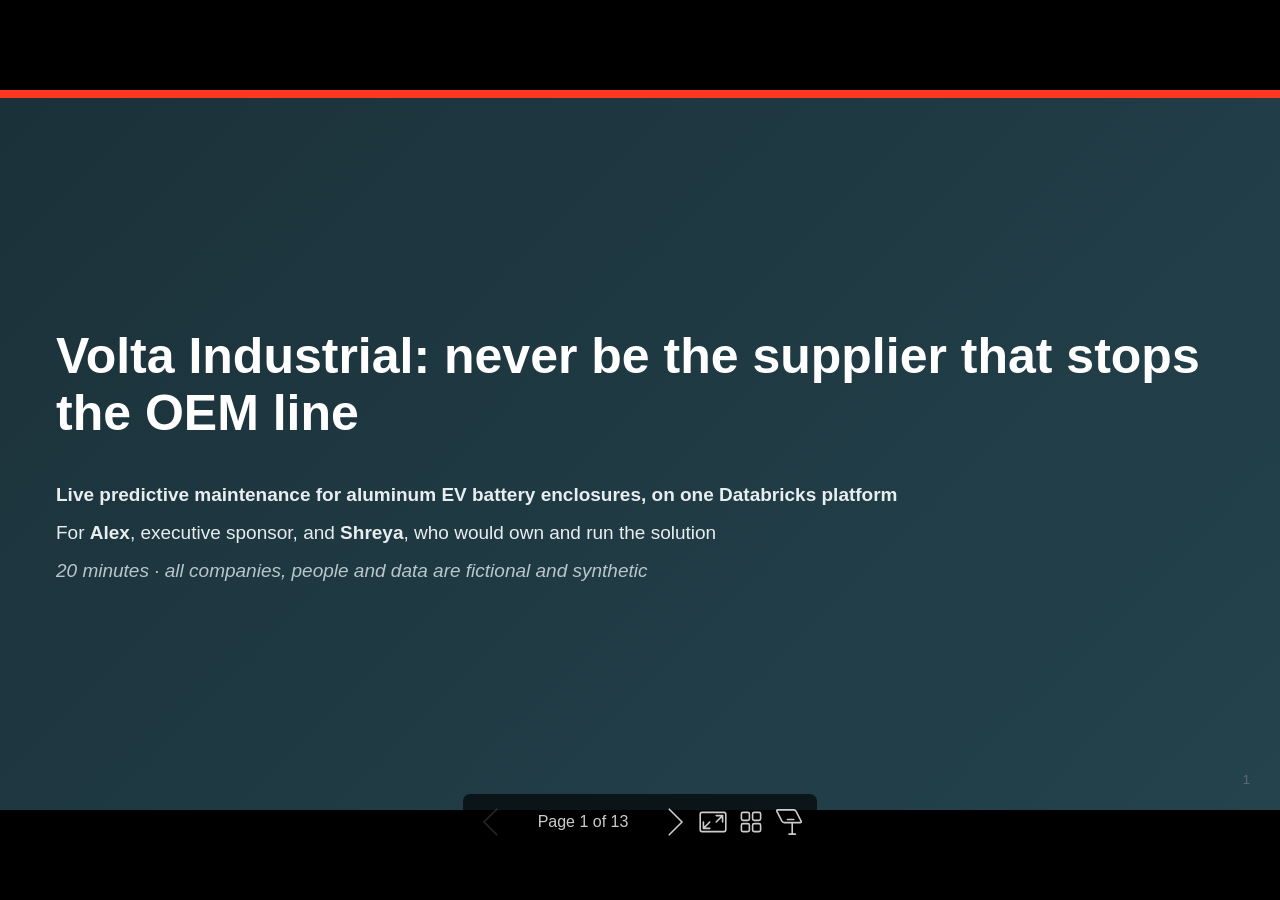
==== commit 6c0aa251: "Deck: address role-play feedback (hook, value-first roadmap, tell-show-tell, named check-ins, code-t" ====
--- a/presentation/volta_deck.html
+++ b/presentation/volta_deck.html
@@ -7,108 +7,88 @@
  * @auto-scaling true
  * @size 16:9 1280px 720px
  * @size 4:3 960px 720px
- */div#\:\$p > svg > foreignObject > section [data-theme=light],div#\:\$p > svg > foreignObject > section{color-scheme:light}div#\:\$p > svg > foreignObject > section [data-theme=dark],div#\:\$p > svg > foreignObject > section:where(.invert){color-scheme:dark}div#\:\$p > svg > foreignObject > section{-ms-text-size-adjust:100%;-webkit-text-size-adjust:100%;margin:0;font-weight:var(--base-text-weight-normal, 400);color:var(--fgColor-default);background-color:var(--bgColor-default);font-family:var(--fontStack-sansSerif, -apple-system, BlinkMacSystemFont, "Segoe UI", "Noto Sans", Helvetica, Arial, sans-serif, "Apple Color Emoji", "Segoe UI Emoji");font-size:16px;line-height:1.5;word-wrap:break-word}div#\:\$p > svg > foreignObject > section{--marpit-root-font-size:16px}div#\:\$p > svg > foreignObject > section a{text-decoration:underline;text-underline-offset:calc(var(--marpit-root-font-size, 1rem) * .2)}div#\:\$p > svg > foreignObject > section :is(h1, marp-h1):hover .anchor .octicon-link:before,div#\:\$p > svg > foreignObject > section :is(h2, marp-h2):hover .anchor .octicon-link:before,div#\:\$p > svg > foreignObject > section :is(h3, marp-h3):hover .anchor .octicon-link:before,div#\:\$p > svg > foreignObject > section :is(h4, marp-h4):hover .anchor .octicon-link:before,div#\:\$p > svg > foreignObject > section :is(h5, marp-h5):hover .anchor .octicon-link:before,div#\:\$p > svg > foreignObject > section :is(h6, marp-h6):hover .anchor .octicon-link:before{width:16px;height:16px;content:" ";display:inline-block;background-color:currentColor;-webkit-mask-image:url('data:image/svg+xml;charset=utf-8,<svg xmlns="http://www.w3.org/2000/svg" aria-hidden="true" viewBox="0 0 16 16"><path fill-rule="evenodd" d="M7.775 3.275a.75.75 0 0 0 1.06 1.06l1.25-1.25a2 2 0 1 1 2.83 2.83l-2.5 2.5a2 2 0 0 1-2.83 0 .75.75 0 0 0-1.06 1.06 3.5 3.5 0 0 0 4.95 0l2.5-2.5a3.5 3.5 0 0 0-4.95-4.95zm-4.69 9.64a2 2 0 0 1 0-2.83l2.5-2.5a2 2 0 0 1 2.83 0 .75.75 0 0 0 1.06-1.06 3.5 3.5 0 0 0-4.95 0l-2.5 2.5a3.5 3.5 0 0 0 4.95 4.95l1.25-1.25a.75.75 0 0 0-1.06-1.06l-1.25 1.25a2 2 0 0 1-2.83 0"/></svg>');mask-image:url('data:image/svg+xml;charset=utf-8,<svg xmlns="http://www.w3.org/2000/svg" aria-hidden="true" viewBox="0 0 16 16"><path fill-rule="evenodd" d="M7.775 3.275a.75.75 0 0 0 1.06 1.06l1.25-1.25a2 2 0 1 1 2.83 2.83l-2.5 2.5a2 2 0 0 1-2.83 0 .75.75 0 0 0-1.06 1.06 3.5 3.5 0 0 0 4.95 0l2.5-2.5a3.5 3.5 0 0 0-4.95-4.95zm-4.69 9.64a2 2 0 0 1 0-2.83l2.5-2.5a2 2 0 0 1 2.83 0 .75.75 0 0 0 1.06-1.06 3.5 3.5 0 0 0-4.95 0l-2.5 2.5a3.5 3.5 0 0 0 4.95 4.95l1.25-1.25a.75.75 0 0 0-1.06-1.06l-1.25 1.25a2 2 0 0 1-2.83 0"/></svg>')}div#\:\$p > svg > foreignObject > section details,div#\:\$p > svg > foreignObject > section figcaption,div#\:\$p > svg > foreignObject > section figure{display:block}div#\:\$p > svg > foreignObject > section summary{display:list-item}div#\:\$p > svg > foreignObject > section [hidden]{display:none!important}div#\:\$p > svg > foreignObject > section a{background-color:transparent;color:var(--fgColor-accent);text-decoration:none}div#\:\$p > svg > foreignObject > section abbr[title]{border-bottom:none;-webkit-text-decoration:underline dotted;text-decoration:underline dotted}div#\:\$p > svg > foreignObject > section b,div#\:\$p > svg > foreignObject > section strong{font-weight:var(--base-text-weight-semibold, 600)}div#\:\$p > svg > foreignObject > section dfn{font-style:italic}div#\:\$p > svg > foreignObject > section :is(h1, marp-h1){margin:.67em 0;font-weight:var(--base-text-weight-semibold, 600);padding-bottom:.3em;font-size:2em;border-bottom:1px solid var(--borderColor-muted)}div#\:\$p > svg > foreignObject > section mark{background-color:var(--bgColor-attention-muted);color:var(--fgColor-default)}div#\:\$p > svg > foreignObject > section small{font-size:90%}div#\:\$p > svg > foreignObject > section sub,div#\:\$p > svg > foreignObject > section sup{font-size:75%;line-height:0;position:relative;vertical-align:baseline}div#\:\$p > svg > foreignObject > section sub{bottom:-.25em}div#\:\$p > svg > foreignObject > section sup{top:-.5em}div#\:\$p > svg > foreignObject > section img{border-style:none;max-width:100%;box-sizing:content-box}div#\:\$p > svg > foreignObject > section code,div#\:\$p > svg > foreignObject > section kbd,div#\:\$p > svg > foreignObject > section :is(pre, marp-pre),div#\:\$p > svg > foreignObject > section samp{font-family:monospace;font-size:1em}div#\:\$p > svg > foreignObject > section figure{margin:1em var(--base-size-40)}div#\:\$p > svg > foreignObject > section hr{box-sizing:content-box;overflow:hidden;background:transparent;height:.25em;padding:0;margin:var(--base-size-24) 0;background-color:var(--borderColor-default);border:0}div#\:\$p > svg > foreignObject > section input{font:inherit;margin:0;overflow:visible;font-family:inherit;font-size:inherit;line-height:inherit}div#\:\$p > svg > foreignObject > section [type=button],div#\:\$p > svg > foreignObject > section [type=reset],div#\:\$p > svg > foreignObject > section [type=submit]{-webkit-appearance:button;-moz-appearance:button;appearance:button}div#\:\$p > svg > foreignObject > section [type=checkbox],div#\:\$p > svg > foreignObject > section [type=radio]{box-sizing:border-box;padding:0}div#\:\$p > svg > foreignObject > section [type=number]::-webkit-inner-spin-button,div#\:\$p > svg > foreignObject > section [type=number]::-webkit-outer-spin-button{height:auto}div#\:\$p > svg > foreignObject > section [type=search]::-webkit-search-cancel-button,div#\:\$p > svg > foreignObject > section [type=search]::-webkit-search-decoration{-webkit-appearance:none;appearance:none}div#\:\$p > svg > foreignObject > section ::-webkit-input-placeholder{color:inherit;opacity:.54}div#\:\$p > svg > foreignObject > section ::-webkit-file-upload-button{-webkit-appearance:button;appearance:button;font:inherit}div#\:\$p > svg > foreignObject > section a:hover{text-decoration:underline}div#\:\$p > svg > foreignObject > section ::-moz-placeholder{color:var(--fgColor-muted);opacity:1}div#\:\$p > svg > foreignObject > section ::placeholder{color:var(--fgColor-muted);opacity:1}div#\:\$p > svg > foreignObject > section hr:after,div#\:\$p > svg > foreignObject > section hr:before{display:table;content:""}div#\:\$p > svg > foreignObject > section hr:after{clear:both}div#\:\$p > svg > foreignObject > section table{border-spacing:0;border-collapse:collapse;display:block;width:-moz-max-content;width:max-content;max-width:100%;overflow:auto;font-variant:tabular-nums}div#\:\$p > svg > foreignObject > section td,div#\:\$p > svg > foreignObject > section th{padding:0}div#\:\$p > svg > foreignObject > section details summary{cursor:pointer}div#\:\$p > svg > foreignObject > section [role=button]:focus,div#\:\$p > svg > foreignObject > section a:focus,div#\:\$p > svg > foreignObject > section input[type=checkbox]:focus,div#\:\$p > svg > foreignObject > section input[type=radio]:focus{outline:2px solid var(--focus-outlineColor);outline-offset:-2px;box-shadow:none}div#\:\$p > svg > foreignObject > section [role=button]:focus:not(:focus-visible),div#\:\$p > svg > foreignObject > section a:focus:not(:focus-visible),div#\:\$p > svg > foreignObject > section input[type=checkbox]:focus:not(:focus-visible),div#\:\$p > svg > foreignObject > section input[type=radio]:focus:not(:focus-visible){outline:1px solid transparent}div#\:\$p > svg > foreignObject > section [role=button]:focus-visible,div#\:\$p > svg > foreignObject > section a:focus-visible,div#\:\$p > svg > foreignObject > section input[type=checkbox]:focus-visible,div#\:\$p > svg > foreignObject > section input[type=radio]:focus-visible{outline:2px solid var(--focus-outlineColor);outline-offset:-2px;box-shadow:none}div#\:\$p > svg > foreignObject > section a:not([class]):focus,div#\:\$p > svg > foreignObject > section a:not([class]):focus-visible,div#\:\$p > svg > foreignObject > section input[type=checkbox]:focus,div#\:\$p > svg > foreignObject > section input[type=checkbox]:focus-visible,div#\:\$p > svg > foreignObject > section input[type=radio]:focus,div#\:\$p > svg > foreignObject > section input[type=radio]:focus-visible{outline-offset:0}div#\:\$p > svg > foreignObject > section kbd{display:inline-block;padding:var(--base-size-4);font:11px var(--fontStack-monospace, ui-monospace, SFMono-Regular, SF Mono, Menlo, Consolas, Liberation Mono, monospace);line-height:10px;color:var(--fgColor-default);vertical-align:middle;background-color:var(--bgColor-muted);border-bottom-color:var(--borderColor-neutral-muted);border:1px solid var(--borderColor-neutral-muted);border-radius:6px;box-shadow:inset 0 -1px 0 var(--borderColor-neutral-muted)}div#\:\$p > svg > foreignObject > section :is(h1, marp-h1),div#\:\$p > svg > foreignObject > section :is(h2, marp-h2),div#\:\$p > svg > foreignObject > section :is(h3, marp-h3),div#\:\$p > svg > foreignObject > section :is(h4, marp-h4),div#\:\$p > svg > foreignObject > section :is(h5, marp-h5),div#\:\$p > svg > foreignObject > section :is(h6, marp-h6){margin-top:var(--base-size-24);margin-bottom:var(--base-size-16);font-weight:var(--base-text-weight-semibold, 600);line-height:1.25}div#\:\$p > svg > foreignObject > section :is(h2, marp-h2){padding-bottom:.3em;font-size:1.5em;border-bottom:1px solid var(--borderColor-muted)}div#\:\$p > svg > foreignObject > section :is(h2, marp-h2),div#\:\$p > svg > foreignObject > section :is(h3, marp-h3){font-weight:var(--base-text-weight-semibold, 600)}div#\:\$p > svg > foreignObject > section :is(h3, marp-h3){font-size:1.25em}div#\:\$p > svg > foreignObject > section :is(h4, marp-h4){font-size:1em}div#\:\$p > svg > foreignObject > section :is(h4, marp-h4),div#\:\$p > svg > foreignObject > section :is(h5, marp-h5){font-weight:var(--base-text-weight-semibold, 600)}div#\:\$p > svg > foreignObject > section :is(h5, marp-h5){font-size:.875em}div#\:\$p > svg > foreignObject > section :is(h6, marp-h6){font-weight:var(--base-text-weight-semibold, 600);font-size:.85em;color:var(--fgColor-muted)}div#\:\$p > svg > foreignObject > section p{margin-top:0;margin-bottom:10px}div#\:\$p > svg > foreignObject > section blockquote{margin:0;padding:0 1em;color:var(--fgColor-muted);border-left:.25em solid var(--borderColor-default)}div#\:\$p > svg > foreignObject > section ol,div#\:\$p > svg > foreignObject > section ul{margin-top:0;margin-bottom:0;padding-left:2em}div#\:\$p > svg > foreignObject > section ol ol,div#\:\$p > svg > foreignObject > section ul ol{list-style-type:lower-roman}div#\:\$p > svg > foreignObject > section ol ol ol,div#\:\$p > svg > foreignObject > section ol ul ol,div#\:\$p > svg > foreignObject > section ul ol ol,div#\:\$p > svg > foreignObject > section ul ul ol{list-style-type:lower-alpha}div#\:\$p > svg > foreignObject > section dd{margin-left:0}div#\:\$p > svg > foreignObject > section code,div#\:\$p > svg > foreignObject > section :is(pre, marp-pre),div#\:\$p > svg > foreignObject > section samp,div#\:\$p > svg > foreignObject > section tt{font-family:var(--fontStack-monospace, ui-monospace, SFMono-Regular, SF Mono, Menlo, Consolas, Liberation Mono, monospace);font-size:12px}div#\:\$p > svg > foreignObject > section :is(pre, marp-pre){margin-top:0;margin-bottom:0;word-wrap:normal}div#\:\$p > svg > foreignObject > section .octicon{display:inline-block;overflow:visible!important;vertical-align:text-bottom;fill:currentColor}div#\:\$p > svg > foreignObject > section input::-webkit-inner-spin-button,div#\:\$p > svg > foreignObject > section input::-webkit-outer-spin-button{margin:0;-webkit-appearance:none;appearance:none}div#\:\$p > svg > foreignObject > section .mr-2{margin-right:var(--base-size-8, 8px)!important}div#\:\$p > svg > foreignObject > section:after,div#\:\$p > svg > foreignObject > section:before{display:table}div#\:\$p > svg > foreignObject > section:after{clear:both}div#\:\$p > svg > foreignObject > section>:first-child{margin-top:0!important}div#\:\$p > svg > foreignObject > section>:last-child{margin-bottom:0!important}div#\:\$p > svg > foreignObject > section a:not([href]){color:inherit;text-decoration:none}div#\:\$p > svg > foreignObject > section .absent{color:var(--fgColor-danger)}div#\:\$p > svg > foreignObject > section .anchor{float:left;padding-right:var(--base-size-4);margin-left:-20px;line-height:1}div#\:\$p > svg > foreignObject > section .anchor:focus{outline:none}div#\:\$p > svg > foreignObject > section blockquote,div#\:\$p > svg > foreignObject > section details,div#\:\$p > svg > foreignObject > section dl,div#\:\$p > svg > foreignObject > section ol,div#\:\$p > svg > foreignObject > section p,div#\:\$p > svg > foreignObject > section :is(pre, marp-pre),div#\:\$p > svg > foreignObject > section table,div#\:\$p > svg > foreignObject > section ul{margin-top:0;margin-bottom:var(--base-size-16)}div#\:\$p > svg > foreignObject > section blockquote>:first-child{margin-top:0}div#\:\$p > svg > foreignObject > section blockquote>:last-child{margin-bottom:0}div#\:\$p > svg > foreignObject > section :is(h1, marp-h1) .octicon-link,div#\:\$p > svg > foreignObject > section :is(h2, marp-h2) .octicon-link,div#\:\$p > svg > foreignObject > section :is(h3, marp-h3) .octicon-link,div#\:\$p > svg > foreignObject > section :is(h4, marp-h4) .octicon-link,div#\:\$p > svg > foreignObject > section :is(h5, marp-h5) .octicon-link,div#\:\$p > svg > foreignObject > section :is(h6, marp-h6) .octicon-link{color:var(--fgColor-default);vertical-align:middle;visibility:hidden}div#\:\$p > svg > foreignObject > section :is(h1, marp-h1):hover .anchor,div#\:\$p > svg > foreignObject > section :is(h2, marp-h2):hover .anchor,div#\:\$p > svg > foreignObject > section :is(h3, marp-h3):hover .anchor,div#\:\$p > svg > foreignObject > section :is(h4, marp-h4):hover .anchor,div#\:\$p > svg > foreignObject > section :is(h5, marp-h5):hover .anchor,div#\:\$p > svg > foreignObject > section :is(h6, marp-h6):hover .anchor{text-decoration:none}div#\:\$p > svg > foreignObject > section :is(h1, marp-h1):hover .anchor .octicon-link,div#\:\$p > svg > foreignObject > section :is(h2, marp-h2):hover .anchor .octicon-link,div#\:\$p > svg > foreignObject > section :is(h3, marp-h3):hover .anchor .octicon-link,div#\:\$p > svg > foreignObject > section :is(h4, marp-h4):hover .anchor .octicon-link,div#\:\$p > svg > foreignObject > section :is(h5, marp-h5):hover .anchor .octicon-link,div#\:\$p > svg > foreignObject > section :is(h6, marp-h6):hover .anchor .octicon-link{visibility:visible}div#\:\$p > svg > foreignObject > section :is(h1, marp-h1) code,div#\:\$p > svg > foreignObject > section :is(h1, marp-h1) tt,div#\:\$p > svg > foreignObject > section :is(h2, marp-h2) code,div#\:\$p > svg > foreignObject > section :is(h2, marp-h2) tt,div#\:\$p > svg > foreignObject > section :is(h3, marp-h3) code,div#\:\$p > svg > foreignObject > section :is(h3, marp-h3) tt,div#\:\$p > svg > foreignObject > section :is(h4, marp-h4) code,div#\:\$p > svg > foreignObject > section :is(h4, marp-h4) tt,div#\:\$p > svg > foreignObject > section :is(h5, marp-h5) code,div#\:\$p > svg > foreignObject > section :is(h5, marp-h5) tt,div#\:\$p > svg > foreignObject > section :is(h6, marp-h6) code,div#\:\$p > svg > foreignObject > section :is(h6, marp-h6) tt{padding:0 .2em;font-size:inherit}div#\:\$p > svg > foreignObject > section summary :is(h1, marp-h1),div#\:\$p > svg > foreignObject > section summary :is(h2, marp-h2),div#\:\$p > svg > foreignObject > section summary :is(h3, marp-h3),div#\:\$p > svg > foreignObject > section summary :is(h4, marp-h4),div#\:\$p > svg > foreignObject > section summary :is(h5, marp-h5),div#\:\$p > svg > foreignObject > section summary :is(h6, marp-h6){display:inline-block}div#\:\$p > svg > foreignObject > section summary :is(h1, marp-h1) .anchor,div#\:\$p > svg > foreignObject > section summary :is(h2, marp-h2) .anchor,div#\:\$p > svg > foreignObject > section summary :is(h3, marp-h3) .anchor,div#\:\$p > svg > foreignObject > section summary :is(h4, marp-h4) .anchor,div#\:\$p > svg > foreignObject > section summary :is(h5, marp-h5) .anchor,div#\:\$p > svg > foreignObject > section summary :is(h6, marp-h6) .anchor{margin-left:-40px}div#\:\$p > svg > foreignObject > section summary :is(h1, marp-h1),div#\:\$p > svg > foreignObject > section summary :is(h2, marp-h2){padding-bottom:0;border-bottom:0}div#\:\$p > svg > foreignObject > section ol.no-list,div#\:\$p > svg > foreignObject > section ul.no-list{padding:0;list-style-type:none}div#\:\$p > svg > foreignObject > section ol[type="a s"]{list-style-type:lower-alpha}div#\:\$p > svg > foreignObject > section ol[type="A s"]{list-style-type:upper-alpha}div#\:\$p > svg > foreignObject > section ol[type="i s"]{list-style-type:lower-roman}div#\:\$p > svg > foreignObject > section ol[type="I s"]{list-style-type:upper-roman}div#\:\$p > svg > foreignObject > section div>ol:not([type]),div#\:\$p > svg > foreignObject > section ol[type="1"]{list-style-type:decimal}div#\:\$p > svg > foreignObject > section ol ol,div#\:\$p > svg > foreignObject > section ol ul,div#\:\$p > svg > foreignObject > section ul ol,div#\:\$p > svg > foreignObject > section ul ul{margin-top:0;margin-bottom:0}div#\:\$p > svg > foreignObject > section li>p{margin-top:var(--base-size-16)}div#\:\$p > svg > foreignObject > section li+li{margin-top:.25em}div#\:\$p > svg > foreignObject > section dl{padding:0}div#\:\$p > svg > foreignObject > section dl dt{padding:0;margin-top:var(--base-size-16);font-size:1em;font-style:italic;font-weight:var(--base-text-weight-semibold, 600)}div#\:\$p > svg > foreignObject > section dl dd{padding:0 var(--base-size-16);margin-bottom:var(--base-size-16)}div#\:\$p > svg > foreignObject > section table th{font-weight:var(--base-text-weight-semibold, 600)}div#\:\$p > svg > foreignObject > section table td,div#\:\$p > svg > foreignObject > section table th{padding:6px 13px;border:1px solid var(--borderColor-default)}div#\:\$p > svg > foreignObject > section table td>:last-child{margin-bottom:0}div#\:\$p > svg > foreignObject > section table tr{background-color:var(--bgColor-default);border-top:1px solid var(--borderColor-muted)}div#\:\$p > svg > foreignObject > section table tr:nth-child(2n){background-color:var(--bgColor-muted)}div#\:\$p > svg > foreignObject > section table img{background-color:transparent}div#\:\$p > svg > foreignObject > section img[align=right]{padding-left:20px}div#\:\$p > svg > foreignObject > section img[align=left]{padding-right:20px}div#\:\$p > svg > foreignObject > section .emoji{max-width:none;vertical-align:text-top;background-color:transparent}div#\:\$p > svg > foreignObject > section :is(span, marp-span).frame,div#\:\$p > svg > foreignObject > section :is(span, marp-span).frame>:is(span, marp-span){display:block;overflow:hidden}div#\:\$p > svg > foreignObject > section :is(span, marp-span).frame>:is(span, marp-span){float:left;width:auto;padding:7px;margin:13px 0 0;border:1px solid var(--borderColor-default)}div#\:\$p > svg > foreignObject > section :is(span, marp-span).frame :is(span, marp-span) img{display:block;float:left}div#\:\$p > svg > foreignObject > section :is(span, marp-span).frame :is(span, marp-span) :is(span, marp-span){display:block;padding:5px 0 0;clear:both;color:var(--fgColor-default)}div#\:\$p > svg > foreignObject > section :is(span, marp-span).align-center{display:block;overflow:hidden;clear:both}div#\:\$p > svg > foreignObject > section :is(span, marp-span).align-center>:is(span, marp-span){display:block;margin:13px auto 0;overflow:hidden;text-align:center}div#\:\$p > svg > foreignObject > section :is(span, marp-span).align-center :is(span, marp-span) img{margin:0 auto;text-align:center}div#\:\$p > svg > foreignObject > section :is(span, marp-span).align-right{display:block;overflow:hidden;clear:both}div#\:\$p > svg > foreignObject > section :is(span, marp-span).align-right>:is(span, marp-span){display:block;margin:13px 0 0;overflow:hidden;text-align:right}div#\:\$p > svg > foreignObject > section :is(span, marp-span).align-right :is(span, marp-span) img{margin:0;text-align:right}div#\:\$p > svg > foreignObject > section :is(span, marp-span).float-left{display:block;float:left;margin-right:13px;overflow:hidden}div#\:\$p > svg > foreignObject > section :is(span, marp-span).float-left :is(span, marp-span){margin:13px 0 0}div#\:\$p > svg > foreignObject > section :is(span, marp-span).float-right{display:block;float:right;margin-left:13px;overflow:hidden}div#\:\$p > svg > foreignObject > section :is(span, marp-span).float-right>:is(span, marp-span){display:block;margin:13px auto 0;overflow:hidden;text-align:right}div#\:\$p > svg > foreignObject > section code,div#\:\$p > svg > foreignObject > section tt{padding:.2em .4em;margin:0;font-size:85%;white-space:break-spaces;background-color:var(--bgColor-neutral-muted);border-radius:6px}div#\:\$p > svg > foreignObject > section code br,div#\:\$p > svg > foreignObject > section tt br{display:none}div#\:\$p > svg > foreignObject > section del code{text-decoration:inherit}div#\:\$p > svg > foreignObject > section samp{font-size:85%}div#\:\$p > svg > foreignObject > section :is(pre, marp-pre) code{font-size:100%}div#\:\$p > svg > foreignObject > section :is(pre, marp-pre)>code{padding:0;margin:0;word-break:normal;white-space:pre;background:transparent;border:0}div#\:\$p > svg > foreignObject > section .highlight{margin-bottom:var(--base-size-16)}div#\:\$p > svg > foreignObject > section .highlight :is(pre, marp-pre){margin-bottom:0;word-break:normal}div#\:\$p > svg > foreignObject > section :is(pre, marp-pre){padding:var(--base-size-16);overflow:auto;font-size:85%;line-height:1.45;color:var(--fgColor-default);background-color:var(--bgColor-muted);border-radius:6px}div#\:\$p > svg > foreignObject > section :is(pre, marp-pre) code,div#\:\$p > svg > foreignObject > section :is(pre, marp-pre) tt{display:inline;padding:0;margin:0;overflow:visible;line-height:inherit;word-wrap:normal;background-color:transparent;border:0}div#\:\$p > svg > foreignObject > section .csv-data td,div#\:\$p > svg > foreignObject > section .csv-data th{padding:5px;overflow:hidden;font-size:12px;line-height:1;text-align:left;white-space:nowrap}div#\:\$p > svg > foreignObject > section .csv-data .blob-num{padding:10px var(--base-size-8) 9px;text-align:right;background:var(--bgColor-default);border:0}div#\:\$p > svg > foreignObject > section .csv-data tr{border-top:0}div#\:\$p > svg > foreignObject > section .csv-data th{font-weight:var(--base-text-weight-semibold, 600);background:var(--bgColor-muted);border-top:0}div#\:\$p > svg > foreignObject > section [data-footnote-ref]:before{content:"["}div#\:\$p > svg > foreignObject > section [data-footnote-ref]:after{content:"]"}div#\:\$p > svg > foreignObject > section .footnotes{font-size:12px;color:var(--fgColor-muted);border-top:1px solid var(--borderColor-default)}div#\:\$p > svg > foreignObject > section div#\:\$p > svg > foreignObject > section section.footnotes{--marpit-root-font-size:12px}div#\:\$p > svg > foreignObject > section .footnotes ol,div#\:\$p > svg > foreignObject > section .footnotes ol ul{padding-left:var(--base-size-16)}div#\:\$p > svg > foreignObject > section .footnotes ol ul{display:inline-block;margin-top:var(--base-size-16)}div#\:\$p > svg > foreignObject > section .footnotes li{position:relative}div#\:\$p > svg > foreignObject > section .footnotes li:target:before{position:absolute;top:calc(var(--base-size-8)*-1);right:calc(var(--base-size-8)*-1);bottom:calc(var(--base-size-8)*-1);left:calc(var(--base-size-24)*-1);pointer-events:none;content:"";border:2px solid var(--borderColor-accent-emphasis);border-radius:6px}div#\:\$p > svg > foreignObject > section .footnotes li:target{color:var(--fgColor-default)}div#\:\$p > svg > foreignObject > section .footnotes .data-footnote-backref g-emoji{font-family:monospace}div#\:\$p > svg > foreignObject > section .pl-c{color:var(--color-prettylights-syntax-comment)}div#\:\$p > svg > foreignObject > section .pl-c1,div#\:\$p > svg > foreignObject > section .pl-s .pl-v{color:var(--color-prettylights-syntax-constant)}div#\:\$p > svg > foreignObject > section .pl-e,div#\:\$p > svg > foreignObject > section .pl-en{color:var(--color-prettylights-syntax-entity)}div#\:\$p > svg > foreignObject > section .pl-s .pl-s1,div#\:\$p > svg > foreignObject > section .pl-smi{color:var(--color-prettylights-syntax-storage-modifier-import)}div#\:\$p > svg > foreignObject > section .pl-ent{color:var(--color-prettylights-syntax-entity-tag)}div#\:\$p > svg > foreignObject > section .pl-k{color:var(--color-prettylights-syntax-keyword)}div#\:\$p > svg > foreignObject > section .pl-pds,div#\:\$p > svg > foreignObject > section .pl-s,div#\:\$p > svg > foreignObject > section .pl-s .pl-pse .pl-s1,div#\:\$p > svg > foreignObject > section .pl-sr,div#\:\$p > svg > foreignObject > section .pl-sr .pl-cce,div#\:\$p > svg > foreignObject > section .pl-sr .pl-sra,div#\:\$p > svg > foreignObject > section .pl-sr .pl-sre{color:var(--color-prettylights-syntax-string)}div#\:\$p > svg > foreignObject > section .pl-smw,div#\:\$p > svg > foreignObject > section .pl-v{color:var(--color-prettylights-syntax-variable)}div#\:\$p > svg > foreignObject > section .pl-bu{color:var(--color-prettylights-syntax-brackethighlighter-unmatched)}div#\:\$p > svg > foreignObject > section .pl-ii{color:var(--color-prettylights-syntax-invalid-illegal-text);background-color:var(--color-prettylights-syntax-invalid-illegal-bg)}div#\:\$p > svg > foreignObject > section .pl-c2{color:var(--color-prettylights-syntax-carriage-return-text);background-color:var(--color-prettylights-syntax-carriage-return-bg)}div#\:\$p > svg > foreignObject > section .pl-sr .pl-cce{font-weight:700;color:var(--color-prettylights-syntax-string-regexp)}div#\:\$p > svg > foreignObject > section .pl-ml{color:var(--color-prettylights-syntax-markup-list)}div#\:\$p > svg > foreignObject > section .pl-mh,div#\:\$p > svg > foreignObject > section .pl-mh .pl-en,div#\:\$p > svg > foreignObject > section .pl-ms{font-weight:700;color:var(--color-prettylights-syntax-markup-heading)}div#\:\$p > svg > foreignObject > section .pl-mi{font-style:italic;color:var(--color-prettylights-syntax-markup-italic)}div#\:\$p > svg > foreignObject > section .pl-mb{font-weight:700;color:var(--color-prettylights-syntax-markup-bold)}div#\:\$p > svg > foreignObject > section .pl-md{color:var(--color-prettylights-syntax-markup-deleted-text);background-color:var(--color-prettylights-syntax-markup-deleted-bg)}div#\:\$p > svg > foreignObject > section .pl-mi1{color:var(--color-prettylights-syntax-markup-inserted-text);background-color:var(--color-prettylights-syntax-markup-inserted-bg)}div#\:\$p > svg > foreignObject > section .pl-mc{color:var(--color-prettylights-syntax-markup-changed-text);background-color:var(--color-prettylights-syntax-markup-changed-bg)}div#\:\$p > svg > foreignObject > section .pl-mi2{color:var(--color-prettylights-syntax-markup-ignored-text);background-color:var(--color-prettylights-syntax-markup-ignored-bg)}div#\:\$p > svg > foreignObject > section .pl-mdr{font-weight:700;color:var(--color-prettylights-syntax-meta-diff-range)}div#\:\$p > svg > foreignObject > section .pl-ba{color:var(--color-prettylights-syntax-brackethighlighter-angle)}div#\:\$p > svg > foreignObject > section .pl-sg{color:var(--color-prettylights-syntax-sublimelinter-gutter-mark)}div#\:\$p > svg > foreignObject > section .pl-corl{text-decoration:underline;color:var(--color-prettylights-syntax-constant-other-reference-link)}div#\:\$p > svg > foreignObject > section [role=button]:focus:not(:focus-visible),div#\:\$p > svg > foreignObject > section [role=tabpanel][tabindex="0"]:focus:not(:focus-visible),div#\:\$p > svg > foreignObject > section a:focus:not(:focus-visible),div#\:\$p > svg > foreignObject > section button:focus:not(:focus-visible),div#\:\$p > svg > foreignObject > section summary:focus:not(:focus-visible){outline:none;box-shadow:none}div#\:\$p > svg > foreignObject > section [tabindex="0"]:focus:not(:focus-visible),div#\:\$p > svg > foreignObject > section details-dialog:focus:not(:focus-visible){outline:none}div#\:\$p > svg > foreignObject > section g-emoji{display:inline-block;min-width:1ch;font-family:Apple Color Emoji,Segoe UI Emoji,Segoe UI Symbol;font-size:1em;font-style:normal!important;font-weight:var(--base-text-weight-normal, 400);line-height:1;vertical-align:-.075em}div#\:\$p > svg > foreignObject > section g-emoji img{width:1em;height:1em}div#\:\$p > svg > foreignObject > section a:has(>p,>div,>:is(pre, marp-pre),>blockquote){display:block}div#\:\$p > svg > foreignObject > section a:has(>p,>div,>:is(pre, marp-pre),>blockquote):not(:has(.snippet-clipboard-content,>:is(pre, marp-pre))){width:-moz-fit-content;width:fit-content}div#\:\$p > svg > foreignObject > section a:has(>p,>div,>:is(pre, marp-pre),>blockquote):has(.snippet-clipboard-content,>:is(pre, marp-pre)):focus-visible{outline:2px solid var(--focus-outlineColor);outline-offset:2px}div#\:\$p > svg > foreignObject > section .task-list-item{list-style-type:none}div#\:\$p > svg > foreignObject > section .task-list-item label{font-weight:var(--base-text-weight-normal, 400)}div#\:\$p > svg > foreignObject > section .task-list-item.enabled label{cursor:pointer}div#\:\$p > svg > foreignObject > section .task-list-item+.task-list-item{margin-top:var(--base-size-4)}div#\:\$p > svg > foreignObject > section .task-list-item .handle{display:none}div#\:\$p > svg > foreignObject > section .task-list-item-checkbox{margin:0 .2em .25em -1.4em;vertical-align:middle}div#\:\$p > svg > foreignObject > section ul:dir(rtl) .task-list-item-checkbox{margin:0 -1.6em .25em .2em}div#\:\$p > svg > foreignObject > section ol:dir(rtl) .task-list-item-checkbox{margin:0 -1.6em .25em .2em}div#\:\$p > svg > foreignObject > section .contains-task-list:focus-within .task-list-item-convert-container,div#\:\$p > svg > foreignObject > section .contains-task-list:hover .task-list-item-convert-container{display:block;width:auto;height:24px;overflow:visible;clip-path:none}div#\:\$p > svg > foreignObject > section ::-webkit-calendar-picker-indicator{filter:invert(50%)}div#\:\$p > svg > foreignObject > section .markdown-alert{padding:var(--base-size-8) var(--base-size-16);margin-bottom:var(--base-size-16);color:inherit;border-left:.25em solid var(--borderColor-default)}div#\:\$p > svg > foreignObject > section .markdown-alert>:first-child{margin-top:0}div#\:\$p > svg > foreignObject > section .markdown-alert>:last-child{margin-bottom:0}div#\:\$p > svg > foreignObject > section .markdown-alert .markdown-alert-title{display:flex;font-weight:var(--base-text-weight-medium, 500);align-items:center;line-height:1}div#\:\$p > svg > foreignObject > section .markdown-alert.markdown-alert-note{border-left-color:var(--borderColor-accent-emphasis)}div#\:\$p > svg > foreignObject > section .markdown-alert.markdown-alert-note .markdown-alert-title{color:var(--fgColor-accent)}div#\:\$p > svg > foreignObject > section .markdown-alert.markdown-alert-important{border-left-color:var(--borderColor-done-emphasis)}div#\:\$p > svg > foreignObject > section .markdown-alert.markdown-alert-important .markdown-alert-title{color:var(--fgColor-done)}div#\:\$p > svg > foreignObject > section .markdown-alert.markdown-alert-warning{border-left-color:var(--borderColor-attention-emphasis)}div#\:\$p > svg > foreignObject > section .markdown-alert.markdown-alert-warning .markdown-alert-title{color:var(--fgColor-attention)}div#\:\$p > svg > foreignObject > section .markdown-alert.markdown-alert-tip{border-left-color:var(--borderColor-success-emphasis)}div#\:\$p > svg > foreignObject > section .markdown-alert.markdown-alert-tip .markdown-alert-title{color:var(--fgColor-success)}div#\:\$p > svg > foreignObject > section .markdown-alert.markdown-alert-caution{border-left-color:var(--borderColor-danger-emphasis)}div#\:\$p > svg > foreignObject > section .markdown-alert.markdown-alert-caution .markdown-alert-title{color:var(--fgColor-danger)}div#\:\$p > svg > foreignObject > section>:first-child>.heading-element:first-child{margin-top:0!important}div#\:\$p > svg > foreignObject > section .highlight :is(pre, marp-pre):has(+.zeroclipboard-container){min-height:52px}div#\:\$p > svg > foreignObject > section :is(h1, marp-h1){color:var(--h1-color);font-size:1.6em}div#\:\$p > svg > foreignObject > section :is(h1, marp-h1),div#\:\$p > svg > foreignObject > section :is(h2, marp-h2){border-bottom:none}div#\:\$p > svg > foreignObject > section :is(h2, marp-h2){font-size:1.3em}div#\:\$p > svg > foreignObject > section :is(h3, marp-h3){font-size:1.1em}div#\:\$p > svg > foreignObject > section :is(h4, marp-h4){font-size:1.05em}div#\:\$p > svg > foreignObject > section :is(h5, marp-h5){font-size:1em}div#\:\$p > svg > foreignObject > section :is(h6, marp-h6){font-size:.9em}div#\:\$p > svg > foreignObject > section :is(h1, marp-h1) strong,div#\:\$p > svg > foreignObject > section :is(h2, marp-h2) strong,div#\:\$p > svg > foreignObject > section :is(h3, marp-h3) strong,div#\:\$p > svg > foreignObject > section :is(h4, marp-h4) strong,div#\:\$p > svg > foreignObject > section :is(h5, marp-h5) strong,div#\:\$p > svg > foreignObject > section :is(h6, marp-h6) strong{font-weight:inherit;color:var(--heading-strong-color)}div#\:\$p > svg > foreignObject > section :is(h1, marp-h1)::part(auto-scaling),div#\:\$p > svg > foreignObject > section :is(h2, marp-h2)::part(auto-scaling),div#\:\$p > svg > foreignObject > section :is(h3, marp-h3)::part(auto-scaling),div#\:\$p > svg > foreignObject > section :is(h4, marp-h4)::part(auto-scaling),div#\:\$p > svg > foreignObject > section :is(h5, marp-h5)::part(auto-scaling),div#\:\$p > svg > foreignObject > section :is(h6, marp-h6)::part(auto-scaling){max-height:563px}div#\:\$p > svg > foreignObject > section hr{height:0;padding-top:.25em}div#\:\$p > svg > foreignObject > section img{background-color:transparent}div#\:\$p > svg > foreignObject > section :is(pre, marp-pre){border:1px solid var(--borderColor-default);line-height:1.15;overflow:visible}div#\:\$p > svg > foreignObject > section :is(pre, marp-pre)::part(auto-scaling){max-height:529px}div#\:\$p > svg > foreignObject > section :is(pre, marp-pre) :where(.hljs){color:var(--color-prettylights-syntax-storage-modifier-import)}div#\:\$p > svg > foreignObject > section :is(pre, marp-pre) :where(.hljs-doctag),div#\:\$p > svg > foreignObject > section :is(pre, marp-pre) :where(.hljs-keyword),div#\:\$p > svg > foreignObject > section :is(pre, marp-pre) :where(.hljs-meta .hljs-keyword),div#\:\$p > svg > foreignObject > section :is(pre, marp-pre) :where(.hljs-template-tag),div#\:\$p > svg > foreignObject > section :is(pre, marp-pre) :where(.hljs-template-variable),div#\:\$p > svg > foreignObject > section :is(pre, marp-pre) :where(.hljs-type),div#\:\$p > svg > foreignObject > section :is(pre, marp-pre) :where(.hljs-variable.language_){color:var(--color-prettylights-syntax-keyword)}div#\:\$p > svg > foreignObject > section :is(pre, marp-pre) :where(.hljs-title),div#\:\$p > svg > foreignObject > section :is(pre, marp-pre) :where(.hljs-title.class_),div#\:\$p > svg > foreignObject > section :is(pre, marp-pre) :where(.hljs-title.class_.inherited__),div#\:\$p > svg > foreignObject > section :is(pre, marp-pre) :where(.hljs-title.function_){color:var(--color-prettylights-syntax-entity)}div#\:\$p > svg > foreignObject > section :is(pre, marp-pre) :where(.hljs-attr),div#\:\$p > svg > foreignObject > section :is(pre, marp-pre) :where(.hljs-attribute),div#\:\$p > svg > foreignObject > section :is(pre, marp-pre) :where(.hljs-literal),div#\:\$p > svg > foreignObject > section :is(pre, marp-pre) :where(.hljs-meta),div#\:\$p > svg > foreignObject > section :is(pre, marp-pre) :where(.hljs-number),div#\:\$p > svg > foreignObject > section :is(pre, marp-pre) :where(.hljs-operator),div#\:\$p > svg > foreignObject > section :is(pre, marp-pre) :where(.hljs-selector-attr),div#\:\$p > svg > foreignObject > section :is(pre, marp-pre) :where(.hljs-selector-class),div#\:\$p > svg > foreignObject > section :is(pre, marp-pre) :where(.hljs-selector-id),div#\:\$p > svg > foreignObject > section :is(pre, marp-pre) :where(.hljs-variable){color:var(--color-prettylights-syntax-constant)}div#\:\$p > svg > foreignObject > section :is(pre, marp-pre) :where(.hljs-meta .hljs-string),div#\:\$p > svg > foreignObject > section :is(pre, marp-pre) :where(.hljs-regexp),div#\:\$p > svg > foreignObject > section :is(pre, marp-pre) :where(.hljs-string){color:var(--color-prettylights-syntax-string)}div#\:\$p > svg > foreignObject > section :is(pre, marp-pre) :where(.hljs-built_in),div#\:\$p > svg > foreignObject > section :is(pre, marp-pre) :where(.hljs-symbol){color:var(--color-prettylights-syntax-variable)}div#\:\$p > svg > foreignObject > section :is(pre, marp-pre) :where(.hljs-code),div#\:\$p > svg > foreignObject > section :is(pre, marp-pre) :where(.hljs-comment),div#\:\$p > svg > foreignObject > section :is(pre, marp-pre) :where(.hljs-formula){color:var(--color-prettylights-syntax-comment)}div#\:\$p > svg > foreignObject > section :is(pre, marp-pre) :where(.hljs-name),div#\:\$p > svg > foreignObject > section :is(pre, marp-pre) :where(.hljs-quote),div#\:\$p > svg > foreignObject > section :is(pre, marp-pre) :where(.hljs-selector-pseudo),div#\:\$p > svg > foreignObject > section :is(pre, marp-pre) :where(.hljs-selector-tag){color:var(--color-prettylights-syntax-entity-tag)}div#\:\$p > svg > foreignObject > section :is(pre, marp-pre) :where(.hljs-subst){color:var(--color-prettylights-syntax-storage-modifier-import)}div#\:\$p > svg > foreignObject > section :is(pre, marp-pre) :where(.hljs-section){font-weight:700;color:var(--color-prettylights-syntax-markup-heading)}div#\:\$p > svg > foreignObject > section :is(pre, marp-pre) :where(.hljs-bullet){color:var(--color-prettylights-syntax-markup-list)}div#\:\$p > svg > foreignObject > section :is(pre, marp-pre) :where(.hljs-emphasis){font-style:italic;color:var(--color-prettylights-syntax-markup-italic)}div#\:\$p > svg > foreignObject > section :is(pre, marp-pre) :where(.hljs-strong){font-weight:700;color:var(--color-prettylights-syntax-markup-bold)}div#\:\$p > svg > foreignObject > section :is(pre, marp-pre) :where(.hljs-addition){color:var(--color-prettylights-syntax-markup-inserted-text);background-color:var(--color-prettylights-syntax-markup-inserted-bg)}div#\:\$p > svg > foreignObject > section :is(pre, marp-pre) :where(.hljs-deletion){color:var(--color-prettylights-syntax-markup-deleted-text);background-color:var(--color-prettylights-syntax-markup-deleted-bg)}div#\:\$p > svg > foreignObject > section footer,div#\:\$p > svg > foreignObject > section header{margin:0;position:absolute;left:30px;color:var(--header-footer-color);font-size:18px}div#\:\$p > svg > foreignObject > section header{top:21px}div#\:\$p > svg > foreignObject > section footer{bottom:21px}div#\:\$p > svg > foreignObject > section{--h1-color:light-dark(#246, #cee7ff);--header-footer-color:light-dark(hsla(0,0%,40%,.75), hsla(0,0%,60%,.75));--heading-strong-color:light-dark(#48c, #7bf);--paginate-color:light-dark(#777, #999);--base-size-4:4px;--base-size-8:8px;--base-size-16:16px;--base-size-24:24px;--base-size-40:40px;display:block;font-size:29px;height:720px;padding:78.5px;place-content:safe center center;width:1280px;flex-flow:column nowrap;align-items:stretch}div#\:\$p > svg > foreignObject > section{--marpit-root-font-size:29px}div#\:\$p > svg > foreignObject > section>:last-child,div#\:\$p > svg > foreignObject > section[data-footer]>:nth-last-child(2){margin-bottom:0}div#\:\$p > svg > foreignObject > section>:first-child,div#\:\$p > svg > foreignObject > section>header:first-child+*{margin-top:0}div#\:\$p > svg > foreignObject > section:after{position:absolute;padding:0;right:30px;bottom:21px;font-size:24px;color:var(--paginate-color)}div#\:\$p > svg > foreignObject > section:after{--marpit-root-font-size:24px}div#\:\$p > svg > foreignObject > section[data-color] :is(h1, marp-h1),div#\:\$p > svg > foreignObject > section[data-color] :is(h2, marp-h2),div#\:\$p > svg > foreignObject > section[data-color] :is(h3, marp-h3),div#\:\$p > svg > foreignObject > section[data-color] :is(h4, marp-h4),div#\:\$p > svg > foreignObject > section[data-color] :is(h5, marp-h5),div#\:\$p > svg > foreignObject > section[data-color] :is(h6, marp-h6){color:currentcolor}div#\:\$p > svg > foreignObject > :where(section){container-type:size}div#\:\$p > svg > foreignObject > section mjx-container[jax="SVG"]{direction:ltr}div#\:\$p > svg > foreignObject > section mjx-container[jax="SVG"] > svg{overflow:visible;min-height:1px;min-width:1px}div#\:\$p > svg > foreignObject > section mjx-container[jax="SVG"] > svg a{fill:blue;stroke:blue}div#\:\$p > svg > foreignObject > section mjx-container[jax="SVG"][display="true"]{display:block;text-align:center;margin:1em 0}div#\:\$p > svg > foreignObject > section mjx-container[jax="SVG"][display="true"][width="full"]{display:flex}div#\:\$p > svg > foreignObject > section mjx-container[jax="SVG"][justify="left"]{text-align:left}div#\:\$p > svg > foreignObject > section mjx-container[jax="SVG"][justify="right"]{text-align:right}div#\:\$p > svg > foreignObject > section g[data-mml-node="merror"] > g{fill:red;stroke:red}div#\:\$p > svg > foreignObject > section g[data-mml-node="merror"] > rect[data-background]{fill:yellow;stroke:none}div#\:\$p > svg > foreignObject > section g[data-mml-node="mtable"] > line[data-line], div#\:\$p > svg > foreignObject > section svg[data-table] > g > line[data-line]{stroke-width:70px;fill:none}div#\:\$p > svg > foreignObject > section g[data-mml-node="mtable"] > rect[data-frame], div#\:\$p > svg > foreignObject > section svg[data-table] > g > rect[data-frame]{stroke-width:70px;fill:none}div#\:\$p > svg > foreignObject > section g[data-mml-node="mtable"] > .mjx-dashed, div#\:\$p > svg > foreignObject > section svg[data-table] > g > .mjx-dashed{stroke-dasharray:140}div#\:\$p > svg > foreignObject > section g[data-mml-node="mtable"] > .mjx-dotted, div#\:\$p > svg > foreignObject > section svg[data-table] > g > .mjx-dotted{stroke-linecap:round;stroke-dasharray:0,140}div#\:\$p > svg > foreignObject > section g[data-mml-node="mtable"] > g > svg{overflow:visible}div#\:\$p > svg > foreignObject > section [jax="SVG"] mjx-tool{display:inline-block;position:relative;width:0;height:0}div#\:\$p > svg > foreignObject > section [jax="SVG"] mjx-tool > mjx-tip{position:absolute;top:0;left:0}div#\:\$p > svg > foreignObject > section mjx-tool > mjx-tip{display:inline-block;padding:.2em;border:1px solid #888;font-size:70%;background-color:#F8F8F8;color:black;box-shadow:2px 2px 5px #AAAAAA}div#\:\$p > svg > foreignObject > section g[data-mml-node="maction"][data-toggle]{cursor:pointer}div#\:\$p > svg > foreignObject > section mjx-status{display:block;position:fixed;left:1em;bottom:1em;min-width:25%;padding:.2em .4em;border:1px solid #888;font-size:90%;background-color:#F8F8F8;color:black}div#\:\$p > svg > foreignObject > section foreignObject[data-mjx-xml]{font-family:initial;line-height:normal;overflow:visible}div#\:\$p > svg > foreignObject > section mjx-container[jax="SVG"] path[data-c], div#\:\$p > svg > foreignObject > section mjx-container[jax="SVG"] use[data-c]{stroke-width:3}@media print{div#\:\$p > svg > foreignObject > section mjx-container[jax=SVG] path[data-c],div#\:\$p > svg > foreignObject > section mjx-container[jax=SVG] use[data-c]{stroke-width:0}}div#\:\$p > svg > foreignObject > section img[data-marp-twemoji]{background:transparent;height:1em;margin:0 .05em 0 .1em;vertical-align:-.1em;width:1em}div#\:\$p > svg > foreignObject > :where(section):not([\20 root]){--navy: #1b3139;--accent: #ff3621;--muted: #5a6b72;--line: #d9e0e3;--tint: #f3f6f7;}div#\:\$p > svg > foreignObject > section{width:1280px;height:720px;padding:44px 56px 40px 56px;font-family:"Helvetica Neue", Helvetica, Arial, sans-serif;font-size:19px;line-height:1.38;color:var(--navy);background:#fff;border-top:8px solid var(--accent);display:flex;flex-direction:column;justify-content:flex-start!important}div#\:\$p > svg > foreignObject > section{--marpit-root-font-size: 19px}div#\:\$p > svg > foreignObject > section::after{color:var(--muted);font-size:13px}div#\:\$p > svg > foreignObject > section::after{--marpit-root-font-size: 13px}div#\:\$p > svg > foreignObject > section :is(h1, marp-h1){font-size:44px;line-height:1.15;color:var(--navy);margin:40px 0 18px 0}div#\:\$p > svg > foreignObject > section :is(h2, marp-h2){font-size:30px;color:var(--navy);margin:0 0 14px 0;padding-bottom:8px;border-bottom:2px solid var(--line)}div#\:\$p > svg > foreignObject > section p, div#\:\$p > svg > foreignObject > section li{margin:6px 0}div#\:\$p > svg > foreignObject > section ul, div#\:\$p > svg > foreignObject > section ol{margin:4px 0 4px 0;padding-left:26px}div#\:\$p > svg > foreignObject > section strong{color:var(--navy)}div#\:\$p > svg > foreignObject > section em{color:var(--muted)}div#\:\$p > svg > foreignObject > section table{display:table!important;border-collapse:collapse;width:100%!important;margin:8px 0;font-size:15.5px;line-height:1.3}div#\:\$p > svg > foreignObject > section th{background:var(--navy);color:#fff;text-align:left;font-weight:600;padding:6px 9px;border:1px solid var(--navy)}div#\:\$p > svg > foreignObject > section th strong{color:#fff}div#\:\$p > svg > foreignObject > section td{padding:5px 9px;border:1px solid var(--line);vertical-align:top}div#\:\$p > svg > foreignObject > section tr:nth-child(even) td{background:var(--tint)}div#\:\$p > svg > foreignObject > section :is(pre, marp-pre){background:var(--tint);border-left:4px solid var(--accent);border-radius:4px;padding:8px 12px;margin:6px 0 10px 0}div#\:\$p > svg > foreignObject > section :is(pre, marp-pre) code{font-size:12.5px;line-height:1.3;color:var(--navy);background:none}div#\:\$p > svg > foreignObject > section.title{justify-content:center!important;background:linear-gradient(135deg, #1b3139 0%, #24434d 100%);color:#fff;border-top:8px solid var(--accent)}div#\:\$p > svg > foreignObject > section.title :is(h1, marp-h1){color:#fff;margin-top:0;font-size:50px}div#\:\$p > svg > foreignObject > section.title p, div#\:\$p > svg > foreignObject > section.title strong{color:#e8eef0}div#\:\$p > svg > foreignObject > section.title em{color:#b8c7cc}div#\:\$p > svg > foreignObject > section.dense{font-size:16.5px}div#\:\$p > svg > foreignObject > section.dense{--marpit-root-font-size: 16.5px}div#\:\$p > svg > foreignObject > section.dense table{font-size:13.5px}div#\:\$p > svg > foreignObject > section.dense :is(h2, marp-h2){font-size:27px;margin-bottom:10px}div#\:\$p > svg > foreignObject > section.dense li{margin:3px 0}div#\:\$p > svg > foreignObject > section.tiny{font-size:13px}div#\:\$p > svg > foreignObject > section.tiny{--marpit-root-font-size: 13px}div#\:\$p > svg > foreignObject > section.tiny table{font-size:11.5px}div#\:\$p > svg > foreignObject > section.tiny :is(h2, marp-h2){font-size:24px}div#\:\$p > svg > foreignObject > section a{color:var(--accent);text-decoration:none;font-weight:600}div#\:\$p > svg > foreignObject > section a:hover{text-decoration:underline}div#\:\$p > svg > foreignObject > section.title a{color:#ffb4a8}div#\:\$p > svg > foreignObject > section .meta{font-size:13px;color:var(--muted);letter-spacing:.02em;margin:-6px 0 10px 0}div#\:\$p > svg > foreignObject > section section.meta{--marpit-root-font-size: 13px}div#\:\$p > svg > foreignObject > section .meta b{color:var(--accent)}div#\:\$p > svg > foreignObject > section .tell, div#\:\$p > svg > foreignObject > section .show, div#\:\$p > svg > foreignObject > section .sowhat{border-radius:6px;padding:10px 16px;margin:8px 0}div#\:\$p > svg > foreignObject > section .tell{background:var(--tint);border-left:5px solid var(--navy)}div#\:\$p > svg > foreignObject > section .show{background:#fff4f2;border-left:5px solid var(--accent);font-weight:600}div#\:\$p > svg > foreignObject > section .sowhat{background:var(--navy);color:#fff}div#\:\$p > svg > foreignObject > section .sowhat b, div#\:\$p > svg > foreignObject > section .sowhat strong{color:#ffd1c9}div#\:\$p > svg > foreignObject > section .label{display:inline-block;font-size:11px;font-weight:700;letter-spacing:.08em;text-transform:uppercase;color:var(--muted);margin-right:8px}div#\:\$p > svg > foreignObject > section section.label{--marpit-root-font-size: 11px}div#\:\$p > svg > foreignObject > section .sowhat .label{color:#b8c7cc}div#\:\$p > svg > foreignObject > section .two{display:flex;gap:20px}div#\:\$p > svg > foreignObject > section .two > div{flex:1}div#\:\$p > svg > foreignObject > section .card{border:1px solid var(--line);border-radius:6px;padding:10px 14px;background:#fff}div#\:\$p > svg > foreignObject > section .card :is(h3, marp-h3){margin:0 0 6px 0;font-size:18px;color:var(--navy)}div#\:\$p > svg > foreignObject > section .big{font-size:30px;font-weight:700;color:var(--accent);line-height:1.1}div#\:\$p > svg > foreignObject > section section.big{--marpit-root-font-size: 30px}div#\:\$p > svg > foreignObject > section[data-marpit-advanced-background="background"]{columns:initial!important;display:block!important;padding:0!important}div#\:\$p > svg > foreignObject > section[data-marpit-advanced-background="background"]::before, div#\:\$p > svg > foreignObject > section[data-marpit-advanced-background="background"]::after, div#\:\$p > svg > foreignObject > section[data-marpit-advanced-background="content"]::before, div#\:\$p > svg > foreignObject > section[data-marpit-advanced-background="content"]::after{display:none!important}div#\:\$p > svg > foreignObject > section[data-marpit-advanced-background="background"] > div[data-marpit-advanced-background-container]{all:initial;display:flex;flex-direction:row;height:100%;overflow:hidden;width:100%}div#\:\$p > svg > foreignObject > section[data-marpit-advanced-background="background"] > div[data-marpit-advanced-background-container][data-marpit-advanced-background-direction="vertical"]{flex-direction:column}div#\:\$p > svg > foreignObject > section[data-marpit-advanced-background="background"][data-marpit-advanced-background-split] > div[data-marpit-advanced-background-container]{width:var(--marpit-advanced-background-split, 50%)}div#\:\$p > svg > foreignObject > section[data-marpit-advanced-background="background"][data-marpit-advanced-background-split="right"] > div[data-marpit-advanced-background-container]{margin-left:calc(100% - var(--marpit-advanced-background-split, 50%))}div#\:\$p > svg > foreignObject > section[data-marpit-advanced-background="background"] > div[data-marpit-advanced-background-container] > figure{all:initial;background-position:center;background-repeat:no-repeat;background-size:cover;flex:auto;margin:0}div#\:\$p > svg > foreignObject > section[data-marpit-advanced-background="background"] > div[data-marpit-advanced-background-container] > figure > figcaption{position:absolute;border:0;clip:rect(0, 0, 0, 0);height:1px;margin:-1px;overflow:hidden;padding:0;white-space:nowrap;width:1px}div#\:\$p > svg > foreignObject > section[data-marpit-advanced-background="content"], div#\:\$p > svg > foreignObject > section[data-marpit-advanced-background="pseudo"]{background:transparent!important}div#\:\$p > svg > foreignObject > section[data-marpit-advanced-background="pseudo"], div#\:\$p > svg[data-marpit-svg] > foreignObject[data-marpit-advanced-background="pseudo"]{pointer-events:none!important}div#\:\$p > svg > foreignObject > section[data-marpit-advanced-background-split]{width:100%;height:100%}
+ */div#\:\$p > svg > foreignObject > section [data-theme=light],div#\:\$p > svg > foreignObject > section{color-scheme:light}div#\:\$p > svg > foreignObject > section [data-theme=dark],div#\:\$p > svg > foreignObject > section:where(.invert){color-scheme:dark}div#\:\$p > svg > foreignObject > section{-ms-text-size-adjust:100%;-webkit-text-size-adjust:100%;margin:0;font-weight:var(--base-text-weight-normal, 400);color:var(--fgColor-default);background-color:var(--bgColor-default);font-family:var(--fontStack-sansSerif, -apple-system, BlinkMacSystemFont, "Segoe UI", "Noto Sans", Helvetica, Arial, sans-serif, "Apple Color Emoji", "Segoe UI Emoji");font-size:16px;line-height:1.5;word-wrap:break-word}div#\:\$p > svg > foreignObject > section{--marpit-root-font-size:16px}div#\:\$p > svg > foreignObject > section a{text-decoration:underline;text-underline-offset:calc(var(--marpit-root-font-size, 1rem) * .2)}div#\:\$p > svg > foreignObject > section :is(h1, marp-h1):hover .anchor .octicon-link:before,div#\:\$p > svg > foreignObject > section :is(h2, marp-h2):hover .anchor .octicon-link:before,div#\:\$p > svg > foreignObject > section :is(h3, marp-h3):hover .anchor .octicon-link:before,div#\:\$p > svg > foreignObject > section :is(h4, marp-h4):hover .anchor .octicon-link:before,div#\:\$p > svg > foreignObject > section :is(h5, marp-h5):hover .anchor .octicon-link:before,div#\:\$p > svg > foreignObject > section :is(h6, marp-h6):hover .anchor .octicon-link:before{width:16px;height:16px;content:" ";display:inline-block;background-color:currentColor;-webkit-mask-image:url('data:image/svg+xml;charset=utf-8,<svg xmlns="http://www.w3.org/2000/svg" aria-hidden="true" viewBox="0 0 16 16"><path fill-rule="evenodd" d="M7.775 3.275a.75.75 0 0 0 1.06 1.06l1.25-1.25a2 2 0 1 1 2.83 2.83l-2.5 2.5a2 2 0 0 1-2.83 0 .75.75 0 0 0-1.06 1.06 3.5 3.5 0 0 0 4.95 0l2.5-2.5a3.5 3.5 0 0 0-4.95-4.95zm-4.69 9.64a2 2 0 0 1 0-2.83l2.5-2.5a2 2 0 0 1 2.83 0 .75.75 0 0 0 1.06-1.06 3.5 3.5 0 0 0-4.95 0l-2.5 2.5a3.5 3.5 0 0 0 4.95 4.95l1.25-1.25a.75.75 0 0 0-1.06-1.06l-1.25 1.25a2 2 0 0 1-2.83 0"/></svg>');mask-image:url('data:image/svg+xml;charset=utf-8,<svg xmlns="http://www.w3.org/2000/svg" aria-hidden="true" viewBox="0 0 16 16"><path fill-rule="evenodd" d="M7.775 3.275a.75.75 0 0 0 1.06 1.06l1.25-1.25a2 2 0 1 1 2.83 2.83l-2.5 2.5a2 2 0 0 1-2.83 0 .75.75 0 0 0-1.06 1.06 3.5 3.5 0 0 0 4.95 0l2.5-2.5a3.5 3.5 0 0 0-4.95-4.95zm-4.69 9.64a2 2 0 0 1 0-2.83l2.5-2.5a2 2 0 0 1 2.83 0 .75.75 0 0 0 1.06-1.06 3.5 3.5 0 0 0-4.95 0l-2.5 2.5a3.5 3.5 0 0 0 4.95 4.95l1.25-1.25a.75.75 0 0 0-1.06-1.06l-1.25 1.25a2 2 0 0 1-2.83 0"/></svg>')}div#\:\$p > svg > foreignObject > section details,div#\:\$p > svg > foreignObject > section figcaption,div#\:\$p > svg > foreignObject > section figure{display:block}div#\:\$p > svg > foreignObject > section summary{display:list-item}div#\:\$p > svg > foreignObject > section [hidden]{display:none!important}div#\:\$p > svg > foreignObject > section a{background-color:transparent;color:var(--fgColor-accent);text-decoration:none}div#\:\$p > svg > foreignObject > section abbr[title]{border-bottom:none;-webkit-text-decoration:underline dotted;text-decoration:underline dotted}div#\:\$p > svg > foreignObject > section b,div#\:\$p > svg > foreignObject > section strong{font-weight:var(--base-text-weight-semibold, 600)}div#\:\$p > svg > foreignObject > section dfn{font-style:italic}div#\:\$p > svg > foreignObject > section :is(h1, marp-h1){margin:.67em 0;font-weight:var(--base-text-weight-semibold, 600);padding-bottom:.3em;font-size:2em;border-bottom:1px solid var(--borderColor-muted)}div#\:\$p > svg > foreignObject > section mark{background-color:var(--bgColor-attention-muted);color:var(--fgColor-default)}div#\:\$p > svg > foreignObject > section small{font-size:90%}div#\:\$p > svg > foreignObject > section sub,div#\:\$p > svg > foreignObject > section sup{font-size:75%;line-height:0;position:relative;vertical-align:baseline}div#\:\$p > svg > foreignObject > section sub{bottom:-.25em}div#\:\$p > svg > foreignObject > section sup{top:-.5em}div#\:\$p > svg > foreignObject > section img{border-style:none;max-width:100%;box-sizing:content-box}div#\:\$p > svg > foreignObject > section code,div#\:\$p > svg > foreignObject > section kbd,div#\:\$p > svg > foreignObject > section :is(pre, marp-pre),div#\:\$p > svg > foreignObject > section samp{font-family:monospace;font-size:1em}div#\:\$p > svg > foreignObject > section figure{margin:1em var(--base-size-40)}div#\:\$p > svg > foreignObject > section hr{box-sizing:content-box;overflow:hidden;background:transparent;height:.25em;padding:0;margin:var(--base-size-24) 0;background-color:var(--borderColor-default);border:0}div#\:\$p > svg > foreignObject > section input{font:inherit;margin:0;overflow:visible;font-family:inherit;font-size:inherit;line-height:inherit}div#\:\$p > svg > foreignObject > section [type=button],div#\:\$p > svg > foreignObject > section [type=reset],div#\:\$p > svg > foreignObject > section [type=submit]{-webkit-appearance:button;-moz-appearance:button;appearance:button}div#\:\$p > svg > foreignObject > section [type=checkbox],div#\:\$p > svg > foreignObject > section [type=radio]{box-sizing:border-box;padding:0}div#\:\$p > svg > foreignObject > section [type=number]::-webkit-inner-spin-button,div#\:\$p > svg > foreignObject > section [type=number]::-webkit-outer-spin-button{height:auto}div#\:\$p > svg > foreignObject > section [type=search]::-webkit-search-cancel-button,div#\:\$p > svg > foreignObject > section [type=search]::-webkit-search-decoration{-webkit-appearance:none;appearance:none}div#\:\$p > svg > foreignObject > section ::-webkit-input-placeholder{color:inherit;opacity:.54}div#\:\$p > svg > foreignObject > section ::-webkit-file-upload-button{-webkit-appearance:button;appearance:button;font:inherit}div#\:\$p > svg > foreignObject > section a:hover{text-decoration:underline}div#\:\$p > svg > foreignObject > section ::-moz-placeholder{color:var(--fgColor-muted);opacity:1}div#\:\$p > svg > foreignObject > section ::placeholder{color:var(--fgColor-muted);opacity:1}div#\:\$p > svg > foreignObject > section hr:after,div#\:\$p > svg > foreignObject > section hr:before{display:table;content:""}div#\:\$p > svg > foreignObject > section hr:after{clear:both}div#\:\$p > svg > foreignObject > section table{border-spacing:0;border-collapse:collapse;display:block;width:-moz-max-content;width:max-content;max-width:100%;overflow:auto;font-variant:tabular-nums}div#\:\$p > svg > foreignObject > section td,div#\:\$p > svg > foreignObject > section th{padding:0}div#\:\$p > svg > foreignObject > section details summary{cursor:pointer}div#\:\$p > svg > foreignObject > section [role=button]:focus,div#\:\$p > svg > foreignObject > section a:focus,div#\:\$p > svg > foreignObject > section input[type=checkbox]:focus,div#\:\$p > svg > foreignObject > section input[type=radio]:focus{outline:2px solid var(--focus-outlineColor);outline-offset:-2px;box-shadow:none}div#\:\$p > svg > foreignObject > section [role=button]:focus:not(:focus-visible),div#\:\$p > svg > foreignObject > section a:focus:not(:focus-visible),div#\:\$p > svg > foreignObject > section input[type=checkbox]:focus:not(:focus-visible),div#\:\$p > svg > foreignObject > section input[type=radio]:focus:not(:focus-visible){outline:1px solid transparent}div#\:\$p > svg > foreignObject > section [role=button]:focus-visible,div#\:\$p > svg > foreignObject > section a:focus-visible,div#\:\$p > svg > foreignObject > section input[type=checkbox]:focus-visible,div#\:\$p > svg > foreignObject > section input[type=radio]:focus-visible{outline:2px solid var(--focus-outlineColor);outline-offset:-2px;box-shadow:none}div#\:\$p > svg > foreignObject > section a:not([class]):focus,div#\:\$p > svg > foreignObject > section a:not([class]):focus-visible,div#\:\$p > svg > foreignObject > section input[type=checkbox]:focus,div#\:\$p > svg > foreignObject > section input[type=checkbox]:focus-visible,div#\:\$p > svg > foreignObject > section input[type=radio]:focus,div#\:\$p > svg > foreignObject > section input[type=radio]:focus-visible{outline-offset:0}div#\:\$p > svg > foreignObject > section kbd{display:inline-block;padding:var(--base-size-4);font:11px var(--fontStack-monospace, ui-monospace, SFMono-Regular, SF Mono, Menlo, Consolas, Liberation Mono, monospace);line-height:10px;color:var(--fgColor-default);vertical-align:middle;background-color:var(--bgColor-muted);border-bottom-color:var(--borderColor-neutral-muted);border:1px solid var(--borderColor-neutral-muted);border-radius:6px;box-shadow:inset 0 -1px 0 var(--borderColor-neutral-muted)}div#\:\$p > svg > foreignObject > section :is(h1, marp-h1),div#\:\$p > svg > foreignObject > section :is(h2, marp-h2),div#\:\$p > svg > foreignObject > section :is(h3, marp-h3),div#\:\$p > svg > foreignObject > section :is(h4, marp-h4),div#\:\$p > svg > foreignObject > section :is(h5, marp-h5),div#\:\$p > svg > foreignObject > section :is(h6, marp-h6){margin-top:var(--base-size-24);margin-bottom:var(--base-size-16);font-weight:var(--base-text-weight-semibold, 600);line-height:1.25}div#\:\$p > svg > foreignObject > section :is(h2, marp-h2){padding-bottom:.3em;font-size:1.5em;border-bottom:1px solid var(--borderColor-muted)}div#\:\$p > svg > foreignObject > section :is(h2, marp-h2),div#\:\$p > svg > foreignObject > section :is(h3, marp-h3){font-weight:var(--base-text-weight-semibold, 600)}div#\:\$p > svg > foreignObject > section :is(h3, marp-h3){font-size:1.25em}div#\:\$p > svg > foreignObject > section :is(h4, marp-h4){font-size:1em}div#\:\$p > svg > foreignObject > section :is(h4, marp-h4),div#\:\$p > svg > foreignObject > section :is(h5, marp-h5){font-weight:var(--base-text-weight-semibold, 600)}div#\:\$p > svg > foreignObject > section :is(h5, marp-h5){font-size:.875em}div#\:\$p > svg > foreignObject > section :is(h6, marp-h6){font-weight:var(--base-text-weight-semibold, 600);font-size:.85em;color:var(--fgColor-muted)}div#\:\$p > svg > foreignObject > section p{margin-top:0;margin-bottom:10px}div#\:\$p > svg > foreignObject > section blockquote{margin:0;padding:0 1em;color:var(--fgColor-muted);border-left:.25em solid var(--borderColor-default)}div#\:\$p > svg > foreignObject > section ol,div#\:\$p > svg > foreignObject > section ul{margin-top:0;margin-bottom:0;padding-left:2em}div#\:\$p > svg > foreignObject > section ol ol,div#\:\$p > svg > foreignObject > section ul ol{list-style-type:lower-roman}div#\:\$p > svg > foreignObject > section ol ol ol,div#\:\$p > svg > foreignObject > section ol ul ol,div#\:\$p > svg > foreignObject > section ul ol ol,div#\:\$p > svg > foreignObject > section ul ul ol{list-style-type:lower-alpha}div#\:\$p > svg > foreignObject > section dd{margin-left:0}div#\:\$p > svg > foreignObject > section code,div#\:\$p > svg > foreignObject > section :is(pre, marp-pre),div#\:\$p > svg > foreignObject > section samp,div#\:\$p > svg > foreignObject > section tt{font-family:var(--fontStack-monospace, ui-monospace, SFMono-Regular, SF Mono, Menlo, Consolas, Liberation Mono, monospace);font-size:12px}div#\:\$p > svg > foreignObject > section :is(pre, marp-pre){margin-top:0;margin-bottom:0;word-wrap:normal}div#\:\$p > svg > foreignObject > section .octicon{display:inline-block;overflow:visible!important;vertical-align:text-bottom;fill:currentColor}div#\:\$p > svg > foreignObject > section input::-webkit-inner-spin-button,div#\:\$p > svg > foreignObject > section input::-webkit-outer-spin-button{margin:0;-webkit-appearance:none;appearance:none}div#\:\$p > svg > foreignObject > section .mr-2{margin-right:var(--base-size-8, 8px)!important}div#\:\$p > svg > foreignObject > section:after,div#\:\$p > svg > foreignObject > section:before{display:table}div#\:\$p > svg > foreignObject > section:after{clear:both}div#\:\$p > svg > foreignObject > section>:first-child{margin-top:0!important}div#\:\$p > svg > foreignObject > section>:last-child{margin-bottom:0!important}div#\:\$p > svg > foreignObject > section a:not([href]){color:inherit;text-decoration:none}div#\:\$p > svg > foreignObject > section .absent{color:var(--fgColor-danger)}div#\:\$p > svg > foreignObject > section .anchor{float:left;padding-right:var(--base-size-4);margin-left:-20px;line-height:1}div#\:\$p > svg > foreignObject > section .anchor:focus{outline:none}div#\:\$p > svg > foreignObject > section blockquote,div#\:\$p > svg > foreignObject > section details,div#\:\$p > svg > foreignObject > section dl,div#\:\$p > svg > foreignObject > section ol,div#\:\$p > svg > foreignObject > section p,div#\:\$p > svg > foreignObject > section :is(pre, marp-pre),div#\:\$p > svg > foreignObject > section table,div#\:\$p > svg > foreignObject > section ul{margin-top:0;margin-bottom:var(--base-size-16)}div#\:\$p > svg > foreignObject > section blockquote>:first-child{margin-top:0}div#\:\$p > svg > foreignObject > section blockquote>:last-child{margin-bottom:0}div#\:\$p > svg > foreignObject > section :is(h1, marp-h1) .octicon-link,div#\:\$p > svg > foreignObject > section :is(h2, marp-h2) .octicon-link,div#\:\$p > svg > foreignObject > section :is(h3, marp-h3) .octicon-link,div#\:\$p > svg > foreignObject > section :is(h4, marp-h4) .octicon-link,div#\:\$p > svg > foreignObject > section :is(h5, marp-h5) .octicon-link,div#\:\$p > svg > foreignObject > section :is(h6, marp-h6) .octicon-link{color:var(--fgColor-default);vertical-align:middle;visibility:hidden}div#\:\$p > svg > foreignObject > section :is(h1, marp-h1):hover .anchor,div#\:\$p > svg > foreignObject > section :is(h2, marp-h2):hover .anchor,div#\:\$p > svg > foreignObject > section :is(h3, marp-h3):hover .anchor,div#\:\$p > svg > foreignObject > section :is(h4, marp-h4):hover .anchor,div#\:\$p > svg > foreignObject > section :is(h5, marp-h5):hover .anchor,div#\:\$p > svg > foreignObject > section :is(h6, marp-h6):hover .anchor{text-decoration:none}div#\:\$p > svg > foreignObject > section :is(h1, marp-h1):hover .anchor .octicon-link,div#\:\$p > svg > foreignObject > section :is(h2, marp-h2):hover .anchor .octicon-link,div#\:\$p > svg > foreignObject > section :is(h3, marp-h3):hover .anchor .octicon-link,div#\:\$p > svg > foreignObject > section :is(h4, marp-h4):hover .anchor .octicon-link,div#\:\$p > svg > foreignObject > section :is(h5, marp-h5):hover .anchor .octicon-link,div#\:\$p > svg > foreignObject > section :is(h6, marp-h6):hover .anchor .octicon-link{visibility:visible}div#\:\$p > svg > foreignObject > section :is(h1, marp-h1) code,div#\:\$p > svg > foreignObject > section :is(h1, marp-h1) tt,div#\:\$p > svg > foreignObject > section :is(h2, marp-h2) code,div#\:\$p > svg > foreignObject > section :is(h2, marp-h2) tt,div#\:\$p > svg > foreignObject > section :is(h3, marp-h3) code,div#\:\$p > svg > foreignObject > section :is(h3, marp-h3) tt,div#\:\$p > svg > foreignObject > section :is(h4, marp-h4) code,div#\:\$p > svg > foreignObject > section :is(h4, marp-h4) tt,div#\:\$p > svg > foreignObject > section :is(h5, marp-h5) code,div#\:\$p > svg > foreignObject > section :is(h5, marp-h5) tt,div#\:\$p > svg > foreignObject > section :is(h6, marp-h6) code,div#\:\$p > svg > foreignObject > section :is(h6, marp-h6) tt{padding:0 .2em;font-size:inherit}div#\:\$p > svg > foreignObject > section summary :is(h1, marp-h1),div#\:\$p > svg > foreignObject > section summary :is(h2, marp-h2),div#\:\$p > svg > foreignObject > section summary :is(h3, marp-h3),div#\:\$p > svg > foreignObject > section summary :is(h4, marp-h4),div#\:\$p > svg > foreignObject > section summary :is(h5, marp-h5),div#\:\$p > svg > foreignObject > section summary :is(h6, marp-h6){display:inline-block}div#\:\$p > svg > foreignObject > section summary :is(h1, marp-h1) .anchor,div#\:\$p > svg > foreignObject > section summary :is(h2, marp-h2) .anchor,div#\:\$p > svg > foreignObject > section summary :is(h3, marp-h3) .anchor,div#\:\$p > svg > foreignObject > section summary :is(h4, marp-h4) .anchor,div#\:\$p > svg > foreignObject > section summary :is(h5, marp-h5) .anchor,div#\:\$p > svg > foreignObject > section summary :is(h6, marp-h6) .anchor{margin-left:-40px}div#\:\$p > svg > foreignObject > section summary :is(h1, marp-h1),div#\:\$p > svg > foreignObject > section summary :is(h2, marp-h2){padding-bottom:0;border-bottom:0}div#\:\$p > svg > foreignObject > section ol.no-list,div#\:\$p > svg > foreignObject > section ul.no-list{padding:0;list-style-type:none}div#\:\$p > svg > foreignObject > section ol[type="a s"]{list-style-type:lower-alpha}div#\:\$p > svg > foreignObject > section ol[type="A s"]{list-style-type:upper-alpha}div#\:\$p > svg > foreignObject > section ol[type="i s"]{list-style-type:lower-roman}div#\:\$p > svg > foreignObject > section ol[type="I s"]{list-style-type:upper-roman}div#\:\$p > svg > foreignObject > section div>ol:not([type]),div#\:\$p > svg > foreignObject > section ol[type="1"]{list-style-type:decimal}div#\:\$p > svg > foreignObject > section ol ol,div#\:\$p > svg > foreignObject > section ol ul,div#\:\$p > svg > foreignObject > section ul ol,div#\:\$p > svg > foreignObject > section ul ul{margin-top:0;margin-bottom:0}div#\:\$p > svg > foreignObject > section li>p{margin-top:var(--base-size-16)}div#\:\$p > svg > foreignObject > section li+li{margin-top:.25em}div#\:\$p > svg > foreignObject > section dl{padding:0}div#\:\$p > svg > foreignObject > section dl dt{padding:0;margin-top:var(--base-size-16);font-size:1em;font-style:italic;font-weight:var(--base-text-weight-semibold, 600)}div#\:\$p > svg > foreignObject > section dl dd{padding:0 var(--base-size-16);margin-bottom:var(--base-size-16)}div#\:\$p > svg > foreignObject > section table th{font-weight:var(--base-text-weight-semibold, 600)}div#\:\$p > svg > foreignObject > section table td,div#\:\$p > svg > foreignObject > section table th{padding:6px 13px;border:1px solid var(--borderColor-default)}div#\:\$p > svg > foreignObject > section table td>:last-child{margin-bottom:0}div#\:\$p > svg > foreignObject > section table tr{background-color:var(--bgColor-default);border-top:1px solid var(--borderColor-muted)}div#\:\$p > svg > foreignObject > section table tr:nth-child(2n){background-color:var(--bgColor-muted)}div#\:\$p > svg > foreignObject > section table img{background-color:transparent}div#\:\$p > svg > foreignObject > section img[align=right]{padding-left:20px}div#\:\$p > svg > foreignObject > section img[align=left]{padding-right:20px}div#\:\$p > svg > foreignObject > section .emoji{max-width:none;vertical-align:text-top;background-color:transparent}div#\:\$p > svg > foreignObject > section :is(span, marp-span).frame,div#\:\$p > svg > foreignObject > section :is(span, marp-span).frame>:is(span, marp-span){display:block;overflow:hidden}div#\:\$p > svg > foreignObject > section :is(span, marp-span).frame>:is(span, marp-span){float:left;width:auto;padding:7px;margin:13px 0 0;border:1px solid var(--borderColor-default)}div#\:\$p > svg > foreignObject > section :is(span, marp-span).frame :is(span, marp-span) img{display:block;float:left}div#\:\$p > svg > foreignObject > section :is(span, marp-span).frame :is(span, marp-span) :is(span, marp-span){display:block;padding:5px 0 0;clear:both;color:var(--fgColor-default)}div#\:\$p > svg > foreignObject > section :is(span, marp-span).align-center{display:block;overflow:hidden;clear:both}div#\:\$p > svg > foreignObject > section :is(span, marp-span).align-center>:is(span, marp-span){display:block;margin:13px auto 0;overflow:hidden;text-align:center}div#\:\$p > svg > foreignObject > section :is(span, marp-span).align-center :is(span, marp-span) img{margin:0 auto;text-align:center}div#\:\$p > svg > foreignObject > section :is(span, marp-span).align-right{display:block;overflow:hidden;clear:both}div#\:\$p > svg > foreignObject > section :is(span, marp-span).align-right>:is(span, marp-span){display:block;margin:13px 0 0;overflow:hidden;text-align:right}div#\:\$p > svg > foreignObject > section :is(span, marp-span).align-right :is(span, marp-span) img{margin:0;text-align:right}div#\:\$p > svg > foreignObject > section :is(span, marp-span).float-left{display:block;float:left;margin-right:13px;overflow:hidden}div#\:\$p > svg > foreignObject > section :is(span, marp-span).float-left :is(span, marp-span){margin:13px 0 0}div#\:\$p > svg > foreignObject > section :is(span, marp-span).float-right{display:block;float:right;margin-left:13px;overflow:hidden}div#\:\$p > svg > foreignObject > section :is(span, marp-span).float-right>:is(span, marp-span){display:block;margin:13px auto 0;overflow:hidden;text-align:right}div#\:\$p > svg > foreignObject > section code,div#\:\$p > svg > foreignObject > section tt{padding:.2em .4em;margin:0;font-size:85%;white-space:break-spaces;background-color:var(--bgColor-neutral-muted);border-radius:6px}div#\:\$p > svg > foreignObject > section code br,div#\:\$p > svg > foreignObject > section tt br{display:none}div#\:\$p > svg > foreignObject > section del code{text-decoration:inherit}div#\:\$p > svg > foreignObject > section samp{font-size:85%}div#\:\$p > svg > foreignObject > section :is(pre, marp-pre) code{font-size:100%}div#\:\$p > svg > foreignObject > section :is(pre, marp-pre)>code{padding:0;margin:0;word-break:normal;white-space:pre;background:transparent;border:0}div#\:\$p > svg > foreignObject > section .highlight{margin-bottom:var(--base-size-16)}div#\:\$p > svg > foreignObject > section .highlight :is(pre, marp-pre){margin-bottom:0;word-break:normal}div#\:\$p > svg > foreignObject > section :is(pre, marp-pre){padding:var(--base-size-16);overflow:auto;font-size:85%;line-height:1.45;color:var(--fgColor-default);background-color:var(--bgColor-muted);border-radius:6px}div#\:\$p > svg > foreignObject > section :is(pre, marp-pre) code,div#\:\$p > svg > foreignObject > section :is(pre, marp-pre) tt{display:inline;padding:0;margin:0;overflow:visible;line-height:inherit;word-wrap:normal;background-color:transparent;border:0}div#\:\$p > svg > foreignObject > section .csv-data td,div#\:\$p > svg > foreignObject > section .csv-data th{padding:5px;overflow:hidden;font-size:12px;line-height:1;text-align:left;white-space:nowrap}div#\:\$p > svg > foreignObject > section .csv-data .blob-num{padding:10px var(--base-size-8) 9px;text-align:right;background:var(--bgColor-default);border:0}div#\:\$p > svg > foreignObject > section .csv-data tr{border-top:0}div#\:\$p > svg > foreignObject > section .csv-data th{font-weight:var(--base-text-weight-semibold, 600);background:var(--bgColor-muted);border-top:0}div#\:\$p > svg > foreignObject > section [data-footnote-ref]:before{content:"["}div#\:\$p > svg > foreignObject > section [data-footnote-ref]:after{content:"]"}div#\:\$p > svg > foreignObject > section .footnotes{font-size:12px;color:var(--fgColor-muted);border-top:1px solid var(--borderColor-default)}div#\:\$p > svg > foreignObject > section div#\:\$p > svg > foreignObject > section section.footnotes{--marpit-root-font-size:12px}div#\:\$p > svg > foreignObject > section .footnotes ol,div#\:\$p > svg > foreignObject > section .footnotes ol ul{padding-left:var(--base-size-16)}div#\:\$p > svg > foreignObject > section .footnotes ol ul{display:inline-block;margin-top:var(--base-size-16)}div#\:\$p > svg > foreignObject > section .footnotes li{position:relative}div#\:\$p > svg > foreignObject > section .footnotes li:target:before{position:absolute;top:calc(var(--base-size-8)*-1);right:calc(var(--base-size-8)*-1);bottom:calc(var(--base-size-8)*-1);left:calc(var(--base-size-24)*-1);pointer-events:none;content:"";border:2px solid var(--borderColor-accent-emphasis);border-radius:6px}div#\:\$p > svg > foreignObject > section .footnotes li:target{color:var(--fgColor-default)}div#\:\$p > svg > foreignObject > section .footnotes .data-footnote-backref g-emoji{font-family:monospace}div#\:\$p > svg > foreignObject > section .pl-c{color:var(--color-prettylights-syntax-comment)}div#\:\$p > svg > foreignObject > section .pl-c1,div#\:\$p > svg > foreignObject > section .pl-s .pl-v{color:var(--color-prettylights-syntax-constant)}div#\:\$p > svg > foreignObject > section .pl-e,div#\:\$p > svg > foreignObject > section .pl-en{color:var(--color-prettylights-syntax-entity)}div#\:\$p > svg > foreignObject > section .pl-s .pl-s1,div#\:\$p > svg > foreignObject > section .pl-smi{color:var(--color-prettylights-syntax-storage-modifier-import)}div#\:\$p > svg > foreignObject > section .pl-ent{color:var(--color-prettylights-syntax-entity-tag)}div#\:\$p > svg > foreignObject > section .pl-k{color:var(--color-prettylights-syntax-keyword)}div#\:\$p > svg > foreignObject > section .pl-pds,div#\:\$p > svg > foreignObject > section .pl-s,div#\:\$p > svg > foreignObject > section .pl-s .pl-pse .pl-s1,div#\:\$p > svg > foreignObject > section .pl-sr,div#\:\$p > svg > foreignObject > section .pl-sr .pl-cce,div#\:\$p > svg > foreignObject > section .pl-sr .pl-sra,div#\:\$p > svg > foreignObject > section .pl-sr .pl-sre{color:var(--color-prettylights-syntax-string)}div#\:\$p > svg > foreignObject > section .pl-smw,div#\:\$p > svg > foreignObject > section .pl-v{color:var(--color-prettylights-syntax-variable)}div#\:\$p > svg > foreignObject > section .pl-bu{color:var(--color-prettylights-syntax-brackethighlighter-unmatched)}div#\:\$p > svg > foreignObject > section .pl-ii{color:var(--color-prettylights-syntax-invalid-illegal-text);background-color:var(--color-prettylights-syntax-invalid-illegal-bg)}div#\:\$p > svg > foreignObject > section .pl-c2{color:var(--color-prettylights-syntax-carriage-return-text);background-color:var(--color-prettylights-syntax-carriage-return-bg)}div#\:\$p > svg > foreignObject > section .pl-sr .pl-cce{font-weight:700;color:var(--color-prettylights-syntax-string-regexp)}div#\:\$p > svg > foreignObject > section .pl-ml{color:var(--color-prettylights-syntax-markup-list)}div#\:\$p > svg > foreignObject > section .pl-mh,div#\:\$p > svg > foreignObject > section .pl-mh .pl-en,div#\:\$p > svg > foreignObject > section .pl-ms{font-weight:700;color:var(--color-prettylights-syntax-markup-heading)}div#\:\$p > svg > foreignObject > section .pl-mi{font-style:italic;color:var(--color-prettylights-syntax-markup-italic)}div#\:\$p > svg > foreignObject > section .pl-mb{font-weight:700;color:var(--color-prettylights-syntax-markup-bold)}div#\:\$p > svg > foreignObject > section .pl-md{color:var(--color-prettylights-syntax-markup-deleted-text);background-color:var(--color-prettylights-syntax-markup-deleted-bg)}div#\:\$p > svg > foreignObject > section .pl-mi1{color:var(--color-prettylights-syntax-markup-inserted-text);background-color:var(--color-prettylights-syntax-markup-inserted-bg)}div#\:\$p > svg > foreignObject > section .pl-mc{color:var(--color-prettylights-syntax-markup-changed-text);background-color:var(--color-prettylights-syntax-markup-changed-bg)}div#\:\$p > svg > foreignObject > section .pl-mi2{color:var(--color-prettylights-syntax-markup-ignored-text);background-color:var(--color-prettylights-syntax-markup-ignored-bg)}div#\:\$p > svg > foreignObject > section .pl-mdr{font-weight:700;color:var(--color-prettylights-syntax-meta-diff-range)}div#\:\$p > svg > foreignObject > section .pl-ba{color:var(--color-prettylights-syntax-brackethighlighter-angle)}div#\:\$p > svg > foreignObject > section .pl-sg{color:var(--color-prettylights-syntax-sublimelinter-gutter-mark)}div#\:\$p > svg > foreignObject > section .pl-corl{text-decoration:underline;color:var(--color-prettylights-syntax-constant-other-reference-link)}div#\:\$p > svg > foreignObject > section [role=button]:focus:not(:focus-visible),div#\:\$p > svg > foreignObject > section [role=tabpanel][tabindex="0"]:focus:not(:focus-visible),div#\:\$p > svg > foreignObject > section a:focus:not(:focus-visible),div#\:\$p > svg > foreignObject > section button:focus:not(:focus-visible),div#\:\$p > svg > foreignObject > section summary:focus:not(:focus-visible){outline:none;box-shadow:none}div#\:\$p > svg > foreignObject > section [tabindex="0"]:focus:not(:focus-visible),div#\:\$p > svg > foreignObject > section details-dialog:focus:not(:focus-visible){outline:none}div#\:\$p > svg > foreignObject > section g-emoji{display:inline-block;min-width:1ch;font-family:Apple Color Emoji,Segoe UI Emoji,Segoe UI Symbol;font-size:1em;font-style:normal!important;font-weight:var(--base-text-weight-normal, 400);line-height:1;vertical-align:-.075em}div#\:\$p > svg > foreignObject > section g-emoji img{width:1em;height:1em}div#\:\$p > svg > foreignObject > section a:has(>p,>div,>:is(pre, marp-pre),>blockquote){display:block}div#\:\$p > svg > foreignObject > section a:has(>p,>div,>:is(pre, marp-pre),>blockquote):not(:has(.snippet-clipboard-content,>:is(pre, marp-pre))){width:-moz-fit-content;width:fit-content}div#\:\$p > svg > foreignObject > section a:has(>p,>div,>:is(pre, marp-pre),>blockquote):has(.snippet-clipboard-content,>:is(pre, marp-pre)):focus-visible{outline:2px solid var(--focus-outlineColor);outline-offset:2px}div#\:\$p > svg > foreignObject > section .task-list-item{list-style-type:none}div#\:\$p > svg > foreignObject > section .task-list-item label{font-weight:var(--base-text-weight-normal, 400)}div#\:\$p > svg > foreignObject > section .task-list-item.enabled label{cursor:pointer}div#\:\$p > svg > foreignObject > section .task-list-item+.task-list-item{margin-top:var(--base-size-4)}div#\:\$p > svg > foreignObject > section .task-list-item .handle{display:none}div#\:\$p > svg > foreignObject > section .task-list-item-checkbox{margin:0 .2em .25em -1.4em;vertical-align:middle}div#\:\$p > svg > foreignObject > section ul:dir(rtl) .task-list-item-checkbox{margin:0 -1.6em .25em .2em}div#\:\$p > svg > foreignObject > section ol:dir(rtl) .task-list-item-checkbox{margin:0 -1.6em .25em .2em}div#\:\$p > svg > foreignObject > section .contains-task-list:focus-within .task-list-item-convert-container,div#\:\$p > svg > foreignObject > section .contains-task-list:hover .task-list-item-convert-container{display:block;width:auto;height:24px;overflow:visible;clip-path:none}div#\:\$p > svg > foreignObject > section ::-webkit-calendar-picker-indicator{filter:invert(50%)}div#\:\$p > svg > foreignObject > section .markdown-alert{padding:var(--base-size-8) var(--base-size-16);margin-bottom:var(--base-size-16);color:inherit;border-left:.25em solid var(--borderColor-default)}div#\:\$p > svg > foreignObject > section .markdown-alert>:first-child{margin-top:0}div#\:\$p > svg > foreignObject > section .markdown-alert>:last-child{margin-bottom:0}div#\:\$p > svg > foreignObject > section .markdown-alert .markdown-alert-title{display:flex;font-weight:var(--base-text-weight-medium, 500);align-items:center;line-height:1}div#\:\$p > svg > foreignObject > section .markdown-alert.markdown-alert-note{border-left-color:var(--borderColor-accent-emphasis)}div#\:\$p > svg > foreignObject > section .markdown-alert.markdown-alert-note .markdown-alert-title{color:var(--fgColor-accent)}div#\:\$p > svg > foreignObject > section .markdown-alert.markdown-alert-important{border-left-color:var(--borderColor-done-emphasis)}div#\:\$p > svg > foreignObject > section .markdown-alert.markdown-alert-important .markdown-alert-title{color:var(--fgColor-done)}div#\:\$p > svg > foreignObject > section .markdown-alert.markdown-alert-warning{border-left-color:var(--borderColor-attention-emphasis)}div#\:\$p > svg > foreignObject > section .markdown-alert.markdown-alert-warning .markdown-alert-title{color:var(--fgColor-attention)}div#\:\$p > svg > foreignObject > section .markdown-alert.markdown-alert-tip{border-left-color:var(--borderColor-success-emphasis)}div#\:\$p > svg > foreignObject > section .markdown-alert.markdown-alert-tip .markdown-alert-title{color:var(--fgColor-success)}div#\:\$p > svg > foreignObject > section .markdown-alert.markdown-alert-caution{border-left-color:var(--borderColor-danger-emphasis)}div#\:\$p > svg > foreignObject > section .markdown-alert.markdown-alert-caution .markdown-alert-title{color:var(--fgColor-danger)}div#\:\$p > svg > foreignObject > section>:first-child>.heading-element:first-child{margin-top:0!important}div#\:\$p > svg > foreignObject > section .highlight :is(pre, marp-pre):has(+.zeroclipboard-container){min-height:52px}div#\:\$p > svg > foreignObject > section :is(h1, marp-h1){color:var(--h1-color);font-size:1.6em}div#\:\$p > svg > foreignObject > section :is(h1, marp-h1),div#\:\$p > svg > foreignObject > section :is(h2, marp-h2){border-bottom:none}div#\:\$p > svg > foreignObject > section :is(h2, marp-h2){font-size:1.3em}div#\:\$p > svg > foreignObject > section :is(h3, marp-h3){font-size:1.1em}div#\:\$p > svg > foreignObject > section :is(h4, marp-h4){font-size:1.05em}div#\:\$p > svg > foreignObject > section :is(h5, marp-h5){font-size:1em}div#\:\$p > svg > foreignObject > section :is(h6, marp-h6){font-size:.9em}div#\:\$p > svg > foreignObject > section :is(h1, marp-h1) strong,div#\:\$p > svg > foreignObject > section :is(h2, marp-h2) strong,div#\:\$p > svg > foreignObject > section :is(h3, marp-h3) strong,div#\:\$p > svg > foreignObject > section :is(h4, marp-h4) strong,div#\:\$p > svg > foreignObject > section :is(h5, marp-h5) strong,div#\:\$p > svg > foreignObject > section :is(h6, marp-h6) strong{font-weight:inherit;color:var(--heading-strong-color)}div#\:\$p > svg > foreignObject > section :is(h1, marp-h1)::part(auto-scaling),div#\:\$p > svg > foreignObject > section :is(h2, marp-h2)::part(auto-scaling),div#\:\$p > svg > foreignObject > section :is(h3, marp-h3)::part(auto-scaling),div#\:\$p > svg > foreignObject > section :is(h4, marp-h4)::part(auto-scaling),div#\:\$p > svg > foreignObject > section :is(h5, marp-h5)::part(auto-scaling),div#\:\$p > svg > foreignObject > section :is(h6, marp-h6)::part(auto-scaling){max-height:563px}div#\:\$p > svg > foreignObject > section hr{height:0;padding-top:.25em}div#\:\$p > svg > foreignObject > section img{background-color:transparent}div#\:\$p > svg > foreignObject > section :is(pre, marp-pre){border:1px solid var(--borderColor-default);line-height:1.15;overflow:visible}div#\:\$p > svg > foreignObject > section :is(pre, marp-pre)::part(auto-scaling){max-height:529px}div#\:\$p > svg > foreignObject > section :is(pre, marp-pre) :where(.hljs){color:var(--color-prettylights-syntax-storage-modifier-import)}div#\:\$p > svg > foreignObject > section :is(pre, marp-pre) :where(.hljs-doctag),div#\:\$p > svg > foreignObject > section :is(pre, marp-pre) :where(.hljs-keyword),div#\:\$p > svg > foreignObject > section :is(pre, marp-pre) :where(.hljs-meta .hljs-keyword),div#\:\$p > svg > foreignObject > section :is(pre, marp-pre) :where(.hljs-template-tag),div#\:\$p > svg > foreignObject > section :is(pre, marp-pre) :where(.hljs-template-variable),div#\:\$p > svg > foreignObject > section :is(pre, marp-pre) :where(.hljs-type),div#\:\$p > svg > foreignObject > section :is(pre, marp-pre) :where(.hljs-variable.language_){color:var(--color-prettylights-syntax-keyword)}div#\:\$p > svg > foreignObject > section :is(pre, marp-pre) :where(.hljs-title),div#\:\$p > svg > foreignObject > section :is(pre, marp-pre) :where(.hljs-title.class_),div#\:\$p > svg > foreignObject > section :is(pre, marp-pre) :where(.hljs-title.class_.inherited__),div#\:\$p > svg > foreignObject > section :is(pre, marp-pre) :where(.hljs-title.function_){color:var(--color-prettylights-syntax-entity)}div#\:\$p > svg > foreignObject > section :is(pre, marp-pre) :where(.hljs-attr),div#\:\$p > svg > foreignObject > section :is(pre, marp-pre) :where(.hljs-attribute),div#\:\$p > svg > foreignObject > section :is(pre, marp-pre) :where(.hljs-literal),div#\:\$p > svg > foreignObject > section :is(pre, marp-pre) :where(.hljs-meta),div#\:\$p > svg > foreignObject > section :is(pre, marp-pre) :where(.hljs-number),div#\:\$p > svg > foreignObject > section :is(pre, marp-pre) :where(.hljs-operator),div#\:\$p > svg > foreignObject > section :is(pre, marp-pre) :where(.hljs-selector-attr),div#\:\$p > svg > foreignObject > section :is(pre, marp-pre) :where(.hljs-selector-class),div#\:\$p > svg > foreignObject > section :is(pre, marp-pre) :where(.hljs-selector-id),div#\:\$p > svg > foreignObject > section :is(pre, marp-pre) :where(.hljs-variable){color:var(--color-prettylights-syntax-constant)}div#\:\$p > svg > foreignObject > section :is(pre, marp-pre) :where(.hljs-meta .hljs-string),div#\:\$p > svg > foreignObject > section :is(pre, marp-pre) :where(.hljs-regexp),div#\:\$p > svg > foreignObject > section :is(pre, marp-pre) :where(.hljs-string){color:var(--color-prettylights-syntax-string)}div#\:\$p > svg > foreignObject > section :is(pre, marp-pre) :where(.hljs-built_in),div#\:\$p > svg > foreignObject > section :is(pre, marp-pre) :where(.hljs-symbol){color:var(--color-prettylights-syntax-variable)}div#\:\$p > svg > foreignObject > section :is(pre, marp-pre) :where(.hljs-code),div#\:\$p > svg > foreignObject > section :is(pre, marp-pre) :where(.hljs-comment),div#\:\$p > svg > foreignObject > section :is(pre, marp-pre) :where(.hljs-formula){color:var(--color-prettylights-syntax-comment)}div#\:\$p > svg > foreignObject > section :is(pre, marp-pre) :where(.hljs-name),div#\:\$p > svg > foreignObject > section :is(pre, marp-pre) :where(.hljs-quote),div#\:\$p > svg > foreignObject > section :is(pre, marp-pre) :where(.hljs-selector-pseudo),div#\:\$p > svg > foreignObject > section :is(pre, marp-pre) :where(.hljs-selector-tag){color:var(--color-prettylights-syntax-entity-tag)}div#\:\$p > svg > foreignObject > section :is(pre, marp-pre) :where(.hljs-subst){color:var(--color-prettylights-syntax-storage-modifier-import)}div#\:\$p > svg > foreignObject > section :is(pre, marp-pre) :where(.hljs-section){font-weight:700;color:var(--color-prettylights-syntax-markup-heading)}div#\:\$p > svg > foreignObject > section :is(pre, marp-pre) :where(.hljs-bullet){color:var(--color-prettylights-syntax-markup-list)}div#\:\$p > svg > foreignObject > section :is(pre, marp-pre) :where(.hljs-emphasis){font-style:italic;color:var(--color-prettylights-syntax-markup-italic)}div#\:\$p > svg > foreignObject > section :is(pre, marp-pre) :where(.hljs-strong){font-weight:700;color:var(--color-prettylights-syntax-markup-bold)}div#\:\$p > svg > foreignObject > section :is(pre, marp-pre) :where(.hljs-addition){color:var(--color-prettylights-syntax-markup-inserted-text);background-color:var(--color-prettylights-syntax-markup-inserted-bg)}div#\:\$p > svg > foreignObject > section :is(pre, marp-pre) :where(.hljs-deletion){color:var(--color-prettylights-syntax-markup-deleted-text);background-color:var(--color-prettylights-syntax-markup-deleted-bg)}div#\:\$p > svg > foreignObject > section footer,div#\:\$p > svg > foreignObject > section header{margin:0;position:absolute;left:30px;color:var(--header-footer-color);font-size:18px}div#\:\$p > svg > foreignObject > section header{top:21px}div#\:\$p > svg > foreignObject > section footer{bottom:21px}div#\:\$p > svg > foreignObject > section{--h1-color:light-dark(#246, #cee7ff);--header-footer-color:light-dark(hsla(0,0%,40%,.75), hsla(0,0%,60%,.75));--heading-strong-color:light-dark(#48c, #7bf);--paginate-color:light-dark(#777, #999);--base-size-4:4px;--base-size-8:8px;--base-size-16:16px;--base-size-24:24px;--base-size-40:40px;display:block;font-size:29px;height:720px;padding:78.5px;place-content:safe center center;width:1280px;flex-flow:column nowrap;align-items:stretch}div#\:\$p > svg > foreignObject > section{--marpit-root-font-size:29px}div#\:\$p > svg > foreignObject > section>:last-child,div#\:\$p > svg > foreignObject > section[data-footer]>:nth-last-child(2){margin-bottom:0}div#\:\$p > svg > foreignObject > section>:first-child,div#\:\$p > svg > foreignObject > section>header:first-child+*{margin-top:0}div#\:\$p > svg > foreignObject > section:after{position:absolute;padding:0;right:30px;bottom:21px;font-size:24px;color:var(--paginate-color)}div#\:\$p > svg > foreignObject > section:after{--marpit-root-font-size:24px}div#\:\$p > svg > foreignObject > section[data-color] :is(h1, marp-h1),div#\:\$p > svg > foreignObject > section[data-color] :is(h2, marp-h2),div#\:\$p > svg > foreignObject > section[data-color] :is(h3, marp-h3),div#\:\$p > svg > foreignObject > section[data-color] :is(h4, marp-h4),div#\:\$p > svg > foreignObject > section[data-color] :is(h5, marp-h5),div#\:\$p > svg > foreignObject > section[data-color] :is(h6, marp-h6){color:currentcolor}div#\:\$p > svg > foreignObject > :where(section){container-type:size}div#\:\$p > svg > foreignObject > section mjx-container[jax="SVG"]{direction:ltr}div#\:\$p > svg > foreignObject > section mjx-container[jax="SVG"] > svg{overflow:visible;min-height:1px;min-width:1px}div#\:\$p > svg > foreignObject > section mjx-container[jax="SVG"] > svg a{fill:blue;stroke:blue}div#\:\$p > svg > foreignObject > section mjx-container[jax="SVG"][display="true"]{display:block;text-align:center;margin:1em 0}div#\:\$p > svg > foreignObject > section mjx-container[jax="SVG"][display="true"][width="full"]{display:flex}div#\:\$p > svg > foreignObject > section mjx-container[jax="SVG"][justify="left"]{text-align:left}div#\:\$p > svg > foreignObject > section mjx-container[jax="SVG"][justify="right"]{text-align:right}div#\:\$p > svg > foreignObject > section g[data-mml-node="merror"] > g{fill:red;stroke:red}div#\:\$p > svg > foreignObject > section g[data-mml-node="merror"] > rect[data-background]{fill:yellow;stroke:none}div#\:\$p > svg > foreignObject > section g[data-mml-node="mtable"] > line[data-line], div#\:\$p > svg > foreignObject > section svg[data-table] > g > line[data-line]{stroke-width:70px;fill:none}div#\:\$p > svg > foreignObject > section g[data-mml-node="mtable"] > rect[data-frame], div#\:\$p > svg > foreignObject > section svg[data-table] > g > rect[data-frame]{stroke-width:70px;fill:none}div#\:\$p > svg > foreignObject > section g[data-mml-node="mtable"] > .mjx-dashed, div#\:\$p > svg > foreignObject > section svg[data-table] > g > .mjx-dashed{stroke-dasharray:140}div#\:\$p > svg > foreignObject > section g[data-mml-node="mtable"] > .mjx-dotted, div#\:\$p > svg > foreignObject > section svg[data-table] > g > .mjx-dotted{stroke-linecap:round;stroke-dasharray:0,140}div#\:\$p > svg > foreignObject > section g[data-mml-node="mtable"] > g > svg{overflow:visible}div#\:\$p > svg > foreignObject > section [jax="SVG"] mjx-tool{display:inline-block;position:relative;width:0;height:0}div#\:\$p > svg > foreignObject > section [jax="SVG"] mjx-tool > mjx-tip{position:absolute;top:0;left:0}div#\:\$p > svg > foreignObject > section mjx-tool > mjx-tip{display:inline-block;padding:.2em;border:1px solid #888;font-size:70%;background-color:#F8F8F8;color:black;box-shadow:2px 2px 5px #AAAAAA}div#\:\$p > svg > foreignObject > section g[data-mml-node="maction"][data-toggle]{cursor:pointer}div#\:\$p > svg > foreignObject > section mjx-status{display:block;position:fixed;left:1em;bottom:1em;min-width:25%;padding:.2em .4em;border:1px solid #888;font-size:90%;background-color:#F8F8F8;color:black}div#\:\$p > svg > foreignObject > section foreignObject[data-mjx-xml]{font-family:initial;line-height:normal;overflow:visible}div#\:\$p > svg > foreignObject > section mjx-container[jax="SVG"] path[data-c], div#\:\$p > svg > foreignObject > section mjx-container[jax="SVG"] use[data-c]{stroke-width:3}@media print{div#\:\$p > svg > foreignObject > section mjx-container[jax=SVG] path[data-c],div#\:\$p > svg > foreignObject > section mjx-container[jax=SVG] use[data-c]{stroke-width:0}}div#\:\$p > svg > foreignObject > section img[data-marp-twemoji]{background:transparent;height:1em;margin:0 .05em 0 .1em;vertical-align:-.1em;width:1em}div#\:\$p > svg > foreignObject > :where(section):not([\20 root]){--navy: #1b3139;--accent: #ff3621;--muted: #5a6b72;--line: #d9e0e3;--tint: #f3f6f7;}div#\:\$p > svg > foreignObject > section{width:1280px;height:720px;padding:44px 56px 40px 56px;font-family:"Helvetica Neue", Helvetica, Arial, sans-serif;font-size:19px;line-height:1.38;color:var(--navy);background:#fff;border-top:8px solid var(--accent);display:flex;flex-direction:column;justify-content:flex-start!important}div#\:\$p > svg > foreignObject > section{--marpit-root-font-size: 19px}div#\:\$p > svg > foreignObject > section::after{color:var(--muted);font-size:13px}div#\:\$p > svg > foreignObject > section::after{--marpit-root-font-size: 13px}div#\:\$p > svg > foreignObject > section :is(h1, marp-h1){font-size:44px;line-height:1.15;color:var(--navy);margin:40px 0 18px 0}div#\:\$p > svg > foreignObject > section :is(h2, marp-h2){font-size:30px;color:var(--navy);margin:0 0 14px 0;padding-bottom:8px;border-bottom:2px solid var(--line)}div#\:\$p > svg > foreignObject > section p, div#\:\$p > svg > foreignObject > section li{margin:6px 0}div#\:\$p > svg > foreignObject > section ul, div#\:\$p > svg > foreignObject > section ol{margin:4px 0 4px 0;padding-left:26px}div#\:\$p > svg > foreignObject > section strong{color:var(--navy)}div#\:\$p > svg > foreignObject > section em{color:var(--muted)}div#\:\$p > svg > foreignObject > section table{display:table!important;border-collapse:collapse;width:100%!important;margin:8px 0;font-size:15.5px;line-height:1.3}div#\:\$p > svg > foreignObject > section th{background:var(--navy);color:#fff;text-align:left;font-weight:600;padding:6px 9px;border:1px solid var(--navy)}div#\:\$p > svg > foreignObject > section th strong{color:#fff}div#\:\$p > svg > foreignObject > section td{padding:5px 9px;border:1px solid var(--line);vertical-align:top}div#\:\$p > svg > foreignObject > section tr:nth-child(even) td{background:var(--tint)}div#\:\$p > svg > foreignObject > section :is(pre, marp-pre){background:var(--tint);border-left:4px solid var(--accent);border-radius:4px;padding:8px 12px;margin:6px 0 10px 0}div#\:\$p > svg > foreignObject > section :is(pre, marp-pre) code{font-size:12.5px;line-height:1.3;color:var(--navy);background:none}div#\:\$p > svg > foreignObject > section.title{justify-content:center!important;background:linear-gradient(135deg, #1b3139 0%, #24434d 100%);color:#fff;border-top:8px solid var(--accent)}div#\:\$p > svg > foreignObject > section.title :is(h1, marp-h1){color:#fff;margin-top:0;font-size:50px}div#\:\$p > svg > foreignObject > section.title p, div#\:\$p > svg > foreignObject > section.title strong{color:#e8eef0}div#\:\$p > svg > foreignObject > section.title em{color:#b8c7cc}div#\:\$p > svg > foreignObject > section.dense{font-size:16.5px}div#\:\$p > svg > foreignObject > section.dense{--marpit-root-font-size: 16.5px}div#\:\$p > svg > foreignObject > section.dense table{font-size:13.5px}div#\:\$p > svg > foreignObject > section.dense :is(h2, marp-h2){font-size:27px;margin-bottom:10px}div#\:\$p > svg > foreignObject > section.dense li{margin:3px 0}div#\:\$p > svg > foreignObject > section.tiny{font-size:13px}div#\:\$p > svg > foreignObject > section.tiny{--marpit-root-font-size: 13px}div#\:\$p > svg > foreignObject > section.tiny table{font-size:11.5px}div#\:\$p > svg > foreignObject > section.tiny :is(h2, marp-h2){font-size:24px}div#\:\$p > svg > foreignObject > section a{color:var(--accent);text-decoration:none;font-weight:600}div#\:\$p > svg > foreignObject > section a:hover{text-decoration:underline}div#\:\$p > svg > foreignObject > section.title a{color:#ffb4a8}div#\:\$p > svg > foreignObject > section .meta{font-size:13px;color:var(--muted);letter-spacing:.02em;margin:-6px 0 10px 0}div#\:\$p > svg > foreignObject > section section.meta{--marpit-root-font-size: 13px}div#\:\$p > svg > foreignObject > section .meta b{color:var(--accent)}div#\:\$p > svg > foreignObject > section .tell, div#\:\$p > svg > foreignObject > section .show, div#\:\$p > svg > foreignObject > section .sowhat{border-radius:6px;padding:10px 16px;margin:8px 0}div#\:\$p > svg > foreignObject > section .tell{background:var(--tint);border-left:5px solid var(--navy)}div#\:\$p > svg > foreignObject > section .show{background:#fff4f2;border-left:5px solid var(--accent);font-weight:600}div#\:\$p > svg > foreignObject > section .sowhat{background:var(--navy);color:#fff}div#\:\$p > svg > foreignObject > section .sowhat b, div#\:\$p > svg > foreignObject > section .sowhat strong{color:#ffd1c9}div#\:\$p > svg > foreignObject > section .label{display:inline-block;font-size:11px;font-weight:700;letter-spacing:.08em;text-transform:uppercase;color:var(--muted);margin-right:8px}div#\:\$p > svg > foreignObject > section section.label{--marpit-root-font-size: 11px}div#\:\$p > svg > foreignObject > section .sowhat .label{color:#b8c7cc}div#\:\$p > svg > foreignObject > section .two{display:flex;gap:20px}div#\:\$p > svg > foreignObject > section .two > div{flex:1}div#\:\$p > svg > foreignObject > section .card{border:1px solid var(--line);border-radius:6px;padding:10px 14px;background:#fff}div#\:\$p > svg > foreignObject > section .card :is(h3, marp-h3){margin:0 0 6px 0;font-size:18px;color:var(--navy)}div#\:\$p > svg > foreignObject > section .big{font-size:30px;font-weight:700;color:var(--accent);line-height:1.1}div#\:\$p > svg > foreignObject > section section.big{--marpit-root-font-size: 30px}div#\:\$p > svg > foreignObject > section.hook{background:#fff}div#\:\$p > svg > foreignObject > section.hook .story{font-size:24px;line-height:1.45;border-left:6px solid var(--accent);padding:6px 0 6px 22px;margin:10px 0 18px 0}div#\:\$p > svg > foreignObject > section.hook div#\:\$p > svg > foreignObject > section section.story{--marpit-root-font-size: 24px}div#\:\$p > svg > foreignObject > section.hook .story b{color:var(--accent)}div#\:\$p > svg > foreignObject > section .ask{background:#fff4f2;border:1px dashed var(--accent);border-radius:6px;padding:8px 14px;margin:8px 0;font-size:0.95em}div#\:\$p > svg > foreignObject > section section.ask{--marpit-root-font-size: 0.95em}div#\:\$p > svg > foreignObject > section .ask .label{color:var(--accent)}div#\:\$p > svg > foreignObject > section .road{display:flex;gap:14px;margin:10px 0}div#\:\$p > svg > foreignObject > section .road > div{flex:1;background:var(--tint);border-top:4px solid var(--accent);border-radius:4px;padding:10px 14px}div#\:\$p > svg > foreignObject > section .road b{display:block;font-size:18px;margin-bottom:4px}div#\:\$p > svg > foreignObject > section .flow{display:flex;align-items:stretch;gap:8px;margin:10px 0}div#\:\$p > svg > foreignObject > section .flow > div{flex:1;background:var(--tint);border-radius:6px;padding:8px 10px;font-size:14px}div#\:\$p > svg > foreignObject > section .flow > div b{display:block;font-size:15px;color:var(--navy);margin-bottom:2px}div#\:\$p > svg > foreignObject > section .flow > :is(span, marp-span){align-self:center;color:var(--accent);font-weight:700;font-size:20px}div#\:\$p > svg > foreignObject > section[data-marpit-advanced-background="background"]{columns:initial!important;display:block!important;padding:0!important}div#\:\$p > svg > foreignObject > section[data-marpit-advanced-background="background"]::before, div#\:\$p > svg > foreignObject > section[data-marpit-advanced-background="background"]::after, div#\:\$p > svg > foreignObject > section[data-marpit-advanced-background="content"]::before, div#\:\$p > svg > foreignObject > section[data-marpit-advanced-background="content"]::after{display:none!important}div#\:\$p > svg > foreignObject > section[data-marpit-advanced-background="background"] > div[data-marpit-advanced-background-container]{all:initial;display:flex;flex-direction:row;height:100%;overflow:hidden;width:100%}div#\:\$p > svg > foreignObject > section[data-marpit-advanced-background="background"] > div[data-marpit-advanced-background-container][data-marpit-advanced-background-direction="vertical"]{flex-direction:column}div#\:\$p > svg > foreignObject > section[data-marpit-advanced-background="background"][data-marpit-advanced-background-split] > div[data-marpit-advanced-background-container]{width:var(--marpit-advanced-background-split, 50%)}div#\:\$p > svg > foreignObject > section[data-marpit-advanced-background="background"][data-marpit-advanced-background-split="right"] > div[data-marpit-advanced-background-container]{margin-left:calc(100% - var(--marpit-advanced-background-split, 50%))}div#\:\$p > svg > foreignObject > section[data-marpit-advanced-background="background"] > div[data-marpit-advanced-background-container] > figure{all:initial;background-position:center;background-repeat:no-repeat;background-size:cover;flex:auto;margin:0}div#\:\$p > svg > foreignObject > section[data-marpit-advanced-background="background"] > div[data-marpit-advanced-background-container] > figure > figcaption{position:absolute;border:0;clip:rect(0, 0, 0, 0);height:1px;margin:-1px;overflow:hidden;padding:0;white-space:nowrap;width:1px}div#\:\$p > svg > foreignObject > section[data-marpit-advanced-background="content"], div#\:\$p > svg > foreignObject > section[data-marpit-advanced-background="pseudo"]{background:transparent!important}div#\:\$p > svg > foreignObject > section[data-marpit-advanced-background="pseudo"], div#\:\$p > svg[data-marpit-svg] > foreignObject[data-marpit-advanced-background="pseudo"]{pointer-events:none!important}div#\:\$p > svg > foreignObject > section[data-marpit-advanced-background-split]{width:100%;height:100%}
 </style></head><body><div class="bespoke-marp-osc"><button data-bespoke-marp-osc="prev" tabindex="-1" title="Previous slide">Previous slide</button><span data-bespoke-marp-osc="page"></span><button data-bespoke-marp-osc="next" tabindex="-1" title="Next slide">Next slide</button><button data-bespoke-marp-osc="fullscreen" tabindex="-1" title="Toggle fullscreen (f)">Toggle fullscreen</button><button data-bespoke-marp-osc="overview" tabindex="-1" title="Toggle overview view (o)">Toggle overview view</button><button data-bespoke-marp-osc="presenter" tabindex="-1" title="Open presenter view (p)">Open presenter view</button></div><div id=":$p"><svg data-marpit-svg="" viewBox="0 0 1280 720"><foreignObject width="1280" height="720"><section id="1" data-paginate="true" data-class="title" data-theme="volta" lang="en-US" class="title" data-marpit-pagination="1" style="--paginate:true;--class:title;--theme:volta;" data-marpit-pagination-total="13">
 <h1 id="volta-industrial-never-be-the-supplier-that-stops-the-oem-line">Volta Industrial: never be the supplier that stops the OEM line</h1>
 <p><strong>Live predictive maintenance for aluminum EV battery enclosures, on one Databricks platform</strong></p>
-<p>For <strong>Ingrid Solberg</strong>, COO and executive sponsor, and <strong>Linnea Berg</strong>, Lead App Developer, who would own the app</p>
+<p>For <strong>Alex</strong>, executive sponsor, and <strong>Shreya</strong>, who would own and run the solution</p>
 <p><em>20 minutes · all companies, people and data are fictional and synthetic</em></p>
 </section>
-</foreignObject></svg><svg data-marpit-svg="" viewBox="0 0 1280 720"><foreignObject width="1280" height="720"><section id="2" data-paginate="true" data-theme="volta" lang="en-US" data-marpit-pagination="2" style="--paginate:true;--theme:volta;" data-marpit-pagination-total="13">
-<h2 id="why-were-here-the-customer-the-problem-what-youll-see">Why we're here: the customer, the problem, what you'll see</h2>
-<div class="meta"><b>0:30 to 2:00</b> · setup</div>
+</foreignObject></svg><svg data-marpit-svg="" viewBox="0 0 1280 720"><foreignObject width="1280" height="720"><section id="2" data-paginate="true" data-class="hook" data-theme="volta" lang="en-US" class="hook" data-marpit-pagination="2" style="--paginate:true;--class:hook;--theme:volta;" data-marpit-pagination-total="13">
+<h2 id="612-on-a-tuesday-plant-east">6:12 on a Tuesday, Plant East</h2>
+<div class="meta"><b>0:00 to 1:00</b> · the hook</div>
+<div class="story">
+The frame welder on the Aurora Elbil line has been running hot for hours. Nobody sees it. At 6:12 it trips.<br />
+Bjørn, the maintenance supervisor, gets the call. The repair takes <b>112 minutes</b>. The JIS buffer to Aurora's assembly line lasts <b>60</b>.<br />
+Aurora's line stands still for 52 minutes. The contract charge is about <b>$575,000</b>. And Volta gets a mark on the scorecard that decides the next vehicle program.
+</div>
+<p><strong>What we found in your maintenance history:</strong> 4 out of 5 repairs are emergencies like this one. Every unplanned repair (112 min) is longer than every buffer you have (45 to 90 min).</p>
+<div class="sowhat"><span class="label">The question</span> What if Bjørn had known <b>four hours earlier</b>, and fixed it in a planned 28-minute break?</div>
+</section>
+</foreignObject></svg><svg data-marpit-svg="" viewBox="0 0 1280 720"><foreignObject width="1280" height="720"><section id="3" data-paginate="true" data-theme="volta" lang="en-US" data-marpit-pagination="3" style="--paginate:true;--theme:volta;" data-marpit-pagination-total="13">
+<h2 id="why-keep-listening-the-value-and-todays-roadmap">Why keep listening: the value, and today's roadmap</h2>
+<div class="meta"><b>1:00 to 3:00</b> · value first, then the roadmap · illustrative, your finance team replaces the assumptions in the pilot</div>
 <div class="two">
-<div class="card">
-<h3>The customer</h3>
-Volta Industrial, a Tier-1 supplier. Aluminum battery enclosures for <b>Nordvik Motors, Fjord Electric and Aurora Elbil</b>, shipped just-in-sequence from 12 lines in three plants.
-</div>
-<div class="card">
-<h3>The problem</h3>
-Each line holds only <b>45 to 90 minutes</b> of buffer. An unplanned station failure takes <b>112 minutes</b> to fix. So one failure can stop an OEM's assembly line, at about <b>$595,000</b> a time, and a mark on the scorecard that decides the next program.
-</div>
-</div>
-<table>
-<thead>
-<tr>
-<th>In the room</th>
-<th>What you get from the next 20 minutes</th>
-</tr>
-</thead>
-<tbody>
-<tr>
-<td><strong>Ingrid Solberg</strong>, COO, funds the decision</td>
-<td>What this is worth, how fast, and what the risk is</td>
-</tr>
-<tr>
-<td><strong>Linnea Berg</strong>, Lead App Developer, would own the app</td>
-<td>How it is built, how data and identity work, and what her team runs</td>
-</tr>
-</tbody>
-</table>
-<p><strong>What you'll see:</strong> four short demos on one line in Plant East, built for <strong>Bjørn Halvorsen</strong>, its maintenance supervisor.<br />
-① <strong>See it coming</strong> · ② <strong>Fix it in a planned break</strong> · ③ <strong>Know the OEM exposure</strong> · ④ <strong>Under the hood</strong></p>
-</section>
-</foreignObject></svg><svg data-marpit-svg="" viewBox="0 0 1280 720"><foreignObject width="1280" height="720"><section id="3" data-paginate="true" data-theme="volta" lang="en-US" data-marpit-pagination="3" style="--paginate:true;--theme:volta;" data-marpit-pagination-total="13">
-<h2 id="the-problem-in-voltas-own-numbers">The problem, in Volta's own numbers</h2>
-<div class="meta"><b>2:00 to 4:00</b> · for Ingrid, the business case in one picture</div>
-<table>
-<thead>
-<tr>
-<th>From the maintenance history (96 stations, 1,096 failures)</th>
-<th>Downtime</th>
-<th>Parts</th>
-<th>Fits a 45 to 90 min JIS buffer?</th>
-</tr>
-</thead>
-<tbody>
-<tr>
-<td>Repair <strong>after</strong> a failure</td>
-<td><strong>112 min</strong></td>
-<td><strong>$7,200</strong></td>
-<td><strong>No.</strong> The OEM line stops for about 44 min: about $595k</td>
-</tr>
-<tr>
-<td><strong>Planned</strong> repair</td>
-<td><strong>28 min</strong></td>
-<td><strong>$870</strong></td>
-<td><strong>Yes.</strong> The OEM never notices</td>
-</tr>
-</tbody>
-</table>
-<ul>
-<li><strong>Today only 20% of repairs are planned.</strong> Four out of five are emergencies.</li>
-<li>The model flagged <strong>271 of 271</strong> failures in a held-out test window, about <strong>4 operating hours</strong> ahead, with <strong>95%</strong> alert precision.</li>
-</ul>
-<div class="sowhat"><span class="label">The promise</span> Catch the failure early enough to fix it in a planned break, and an OEM line stop becomes a non-event.</div>
+<div class="card"><h3>Own P&amp;L</h3><div class="big">about $3.6M / yr</div>190 hours less line downtime, fewer expedited parts</div>
+<div class="card"><h3>OEM charges avoided</h3><div class="big">about $4.0M / yr</div>if 5% of failures reach the OEM (2%: $1.6M; 10%: $8.0M)</div>
+<div class="card"><h3>Warning before a failure</h3><div class="big">about 4 hours</div>271 of 271 test failures caught, 95% of alerts real</div>
+</div>
+<div class="road">
+<div><b>① See it coming, fix it in a break</b>Bjørn's app, live on the Aurora Elbil line</div>
+<div><b>② Know your exposure</b>Which OEM contract is at risk right now, in plain language</div>
+<div><b>③ Run it safely in production</b>How it is built, deployed, secured and owned</div>
+</div>
+<div class="ask"><span class="label">Check in</span> "Alex, Shreya: does this match what you want to get out of today? Anything you'd add?"</div>
 </section>
 </foreignObject></svg><svg data-marpit-svg="" viewBox="0 0 1280 720"><foreignObject width="1280" height="720"><section id="4" data-paginate="true" data-theme="volta" lang="en-US" data-marpit-pagination="4" style="--paginate:true;--theme:volta;" data-marpit-pagination-total="13">
-<h2 id="demo-%E2%91%A0-see-it-coming">Demo ① See it coming</h2>
-<div class="meta"><b>4:00 to 7:00</b> · for both · station PLT-E-A03, frame welder, Aurora Elbil A3 Hatch line, 60-minute buffer</div>
-<div class="tell"><span class="label">Tell</span> "This is Bjørn's screen: all 96 stations, live. Watch the frame welder on the Aurora Elbil line."</div>
+<h2 id="%E2%91%A0-see-it-coming-fix-it-in-a-planned-break-tell">① See it coming, fix it in a planned break: Tell</h2>
+<div class="meta"><b>3:00 to 4:00</b> · before the demo · for both</div>
+<div class="tell"><span class="label">Today on the shop floor</span> Bjørn finds out when the line stops. His crew diagnoses on the spot while the JIS clock runs. Preventive maintenance follows a calendar, so it is too early for some stations and too late for others.</div>
+<p><strong>What I'll highlight:</strong> one station, PLT-E-A03, the frame welder on the Aurora Elbil line (60-minute buffer). In the demo, one minute is about one operating hour.</p>
+<table>
+<thead>
+<tr>
+<th>Step</th>
+<th>What you'll see</th>
+</tr>
+</thead>
+<tbody>
+<tr>
+<td>1</td>
+<td>The welder's risk climbs from green to <strong>HIGH</strong></td>
+</tr>
+<tr>
+<td>2</td>
+<td>The screen tells Bjørn <strong>why</strong>: which sensor, and how far off normal</td>
+</tr>
+<tr>
+<td>3</td>
+<td><strong>One click</strong> creates the work order for a planned break</td>
+</tr>
+<tr>
+<td>4</td>
+<td>The repair is done, and the risk returns to <strong>NORMAL</strong></td>
+</tr>
+</tbody>
+</table>
+</section>
+</foreignObject></svg><svg data-marpit-svg="" viewBox="0 0 1280 720"><foreignObject width="1280" height="720"><section id="5" data-paginate="true" data-theme="volta" lang="en-US" data-marpit-pagination="5" style="--paginate:true;--theme:volta;" data-marpit-pagination-total="13">
+<h2 id="%E2%91%A0-see-it-coming-fix-it-in-a-planned-break-show-then-tell">① See it coming, fix it in a planned break: Show, then Tell</h2>
+<div class="meta"><b>4:00 to 8:30</b> · the demo · for both</div>
 <div class="show"><span class="label">Show</span> ▶ <a href="https://pdm-plant-health-live-7474651880045550.aws.databricksapps.com" target="_blank">Plant Health Live app</a></div>
 <ul>
-<li>The welder starts green at about <strong>1%</strong> risk, climbs, then turns <strong>HIGH</strong> (79%, then 99%).</li>
-<li>The screen says <strong>why</strong>: motor current about <strong>10% above normal</strong>. The technician knows where to look.</li>
-<li><em>For Linnea:</em> the header badge shows <strong>data age</strong> and <strong>Lakebase query time</strong>, live. The page polls every 2 s; each read takes 4 to 32 ms.</li>
+<li><strong>Step 1 to 2:</strong> the welder goes from about 1% to HIGH (79%, then 99%). The top signal is motor current, 10% above normal.</li>
+<li><strong>Step 3:</strong> one click creates a P1 work order. The screen answers in milliseconds, so Bjørn decides fast, with no waiting and no re-typing.</li>
+<li><strong>Step 4:</strong> the technician completes it, and the risk returns to NORMAL on the same screen.</li>
 </ul>
-<div class="sowhat"><span class="label">So what</span> <b>Hours of warning against a 60-minute buffer.</b> 95 out of 100 alerts are real, so the crew trusts them.</div>
-</section>
-</foreignObject></svg><svg data-marpit-svg="" viewBox="0 0 1280 720"><foreignObject width="1280" height="720"><section id="5" data-paginate="true" data-theme="volta" lang="en-US" data-marpit-pagination="5" style="--paginate:true;--theme:volta;" data-marpit-pagination-total="13">
-<h2 id="demo-%E2%91%A1-fix-it-in-a-planned-break">Demo ② Fix it in a planned break</h2>
-<div class="meta"><b>7:00 to 9:00</b> · for both</div>
-<div class="tell"><span class="label">Tell</span> "Now the part that pays: acting on it."</div>
-<div class="show"><span class="label">Show</span> ▶ <a href="https://pdm-plant-health-live-7474651880045550.aws.databricksapps.com" target="_blank">Plant Health Live app</a> : create work order → complete it → watch the risk return to NORMAL</div>
-<ul>
-<li><strong>One click</strong> creates a P1 work order. It is a transactional Postgres write in Lakebase, about <strong>12 ms</strong>, and it streams back into the lakehouse for reporting.</li>
-<li>The technician completes it. The welder's risk drops back to <strong>NORMAL</strong> on the same screen, about 3 minutes later.</li>
-</ul>
-<div class="sowhat"><span class="label">So what</span> A <b>28-minute planned job</b> instead of a 112-minute emergency, and <b>about $6,300 less in parts</b>. No Aurora Elbil line stop: on this line, that would have cost <b>about $575,000</b>.</div>
+<div class="sowhat"><span class="label">So what</span> Bjørn's team gets <b>hours of warning instead of an emergency stop</b>: a 28-minute planned job instead of 112 minutes, about $6,300 less in parts, and no $575,000 Aurora line stop.</div>
+<div class="ask"><span class="label">Ask Shreya</span> "Shreya, if your team owned this app, who would be the first call when Bjørn says the screen looks wrong? Let's make sure that's covered in topic 3."</div>
 </section>
 </foreignObject></svg><svg data-marpit-svg="" viewBox="0 0 1280 720"><foreignObject width="1280" height="720"><section id="6" data-paginate="true" data-theme="volta" lang="en-US" data-marpit-pagination="6" style="--paginate:true;--theme:volta;" data-marpit-pagination-total="13">
-<h2 id="demo-%E2%91%A2-know-the-oem-exposure">Demo ③ Know the OEM exposure</h2>
-<div class="meta"><b>9:00 to 11:00</b> · for Ingrid</div>
-<div class="tell"><span class="label">Tell</span> "Ingrid, this is the question you'd ask before an OEM review."</div>
-<div class="show"><span class="label">Show</span> ▶ <a href="https://fevm-serverless-stable-am1uc2.cloud.databricks.com/genie/rooms/01f1c10d662111078cd7326dff1774c6?o=7474651880045550" target="_blank">Genie: Plant Maintenance Agent</a> : "Which OEM programs are exposed to a line stop right now?" · data: <a href="https://fevm-serverless-stable-am1uc2.cloud.databricks.com/explore/data/serverless_stable_am1uc2_catalog/pdm_ops/oem_delivery_exposure?o=7474651880045550" target="_blank">pdm_ops.oem_delivery_exposure</a></div>
+<h2 id="%E2%91%A1-know-your-exposure">② Know your exposure</h2>
+<div class="meta"><b>8:30 to 11:30</b> · Tell, Show, Tell · for Alex</div>
+<div class="tell"><span class="label">Tell</span> "Today, before an OEM review, someone builds a spreadsheet of which lines are at risk. It's out of date when it's printed. I'll ask one question in plain language and get the answer from live data."</div>
+<div class="show"><span class="label">Show</span> ▶ <a href="https://fevm-serverless-stable-am1uc2.cloud.databricks.com/genie/rooms/01f1c10d662111078cd7326dff1774c6?o=7474651880045550" target="_blank">Genie: Plant Maintenance Agent</a> : "Which OEM programs are exposed to a line stop right now?"</div>
 <table>
 <thead>
 <tr>
@@ -143,115 +123,78 @@
 </tr>
 </tbody>
 </table>
-<p><em>Snapshot from an earlier run; the live answer reflects today's risk.</em></p>
-<div class="sowhat"><span class="label">So what</span> One governed view joins live risk to every OEM contract. <b>You walk into the Fjord Electric review knowing your exposure.</b> Genie was tested before anyone used it: 12 of 12 questions correct against reference SQL.</div>
+<p><em>Earlier snapshot; the live answer reflects today's risk.</em> The answer comes from one governed view (<a href="https://fevm-serverless-stable-am1uc2.cloud.databricks.com/explore/data/serverless_stable_am1uc2_catalog/pdm_ops/oem_delivery_exposure?o=7474651880045550" target="_blank">pdm_ops.oem_delivery_exposure</a>). Genie answered 12 of 12 test questions correctly before anyone used it.</p>
+<div class="sowhat"><span class="label">So what</span> <b>You walk into the Fjord Electric review knowing your exposure</b>, and Bjørn's crew works the riskiest line first. Fewer stops, fewer charges.</div>
+<div class="ask"><span class="label">Ask Alex</span> "Alex, which OEM relationship worries you most right now? That's the line I'd pick for the pilot."</div>
 </section>
 </foreignObject></svg><svg data-marpit-svg="" viewBox="0 0 1280 720"><foreignObject width="1280" height="720"><section id="7" data-paginate="true" data-theme="volta" lang="en-US" data-marpit-pagination="7" style="--paginate:true;--theme:volta;" data-marpit-pagination-total="13">
-<h2 id="what-it-is-worth-to-volta">What it is worth to Volta</h2>
-<div class="meta"><b>11:00 to 13:30</b> · for Ingrid · illustrative, Volta's finance team replaces the assumptions in the pilot</div>
+<h2 id="%E2%91%A2-run-it-safely-in-production-how-it-works">③ Run it safely in production: how it works</h2>
+<div class="meta"><b>11:30 to 14:00</b> · Tell, Show, Tell · for Shreya</div>
+<div class="tell"><span class="label">Tell</span> "Shreya, your questions are who runs it, what breaks, and how it's secured. First the flow, one benefit per step. Then the path to production."</div>
+<div class="flow">
+<div><b>Plant gateways</b>push sensor data directly, no message broker to run</div><span>→</span>
+<div><b>Pipeline</b>cleans every reading and scores every station every 10 s</div><span>→</span>
+<div><b>Operational database</b>serves Bjørn's screen in milliseconds and stores work orders</div><span>→</span>
+<div><b>App</b>one screen for the crew, one question box for leadership</div>
+</div>
+<p><strong>Sensor data reaches Bjørn's screen in under a minute.</strong> Failures build over hours, so the decision window is the next planned break.</p>
+<div class="show"><span class="label">Show</span> ▶ <a href="https://fevm-serverless-stable-am1uc2.cloud.databricks.com/pipelines/b5544be9-b72f-4e83-b029-1a7151fc53c1?o=7474651880045550" target="_blank">pipeline</a> (data-quality tab) · <a href="https://fevm-serverless-stable-am1uc2.cloud.databricks.com/lakebase/projects/pdm-demo?o=7474651880045550" target="_blank">operational database (Lakebase)</a> · <a href="https://fevm-serverless-stable-am1uc2.cloud.databricks.com/ml/endpoints/pdm-station-risk?o=7474651880045550" target="_blank">model endpoint + AI Gateway</a></div>
+<div class="sowhat"><span class="label">So what</span> Every part is a managed service: <b>no brokers, database servers or model hosts for Shreya's team to patch</b>. Alex: that keeps run cost and on-call small.</div>
+</section>
+</foreignObject></svg><svg data-marpit-svg="" viewBox="0 0 1280 720"><foreignObject width="1280" height="720"><section id="8" data-paginate="true" data-class="dense" data-theme="volta" lang="en-US" class="dense" data-marpit-pagination="8" style="--paginate:true;--class:dense;--theme:volta;" data-marpit-pagination-total="13">
+<h2 id="%E2%91%A2-run-it-safely-in-production-code-to-prod-security-ownership">③ Run it safely in production: code to prod, security, ownership</h2>
+<div class="meta"><b>14:00 to 17:00</b> · for Shreya, answer this even if she doesn't ask</div>
 <div class="two">
-<div class="card"><h3>1 · Own P&amp;L</h3><div class="big">about $3.6M / yr</div>190 hours of line downtime avoided, plus parts, minus false-alarm inspections. About +0.26 OEE availability points, with no new equipment.</div>
-<div class="card"><h3>2 · OEM charges avoided</h3><div class="big">about $4.0M / yr</div>If 5% of unplanned failures reach the OEM: about 10 stops × $595k, 70% avoided. At 2%: $1.6M. At 10%: $8.0M.</div>
-<div class="card"><h3>3 · Next program award</h3><div class="big">decisive</div>A clean delivery scorecard with each OEM. Not monetized here.</div>
-</div>
-<table>
-<thead>
-<tr>
-<th>How a Tier-1 COO is judged (Volta to confirm)</th>
-<th>What moves</th>
-</tr>
-</thead>
-<tbody>
-<tr>
-<td>EBITDA margin after annual OEM price-downs</td>
-<td>Layer 1, without more headcount</td>
-</tr>
-<tr>
-<td>OEM charges and premium freight</td>
-<td>Layer 2</td>
-</tr>
-<tr>
-<td>OEM scorecard and the next program award</td>
-<td>Fewer line stops; exposure per OEM visible live</td>
-</tr>
-<tr>
-<td>Capex and free cash flow</td>
-<td>More output from the same 12 lines</td>
-</tr>
-</tbody>
-</table>
-<p><strong>For Bjørn's crew,</strong> the people the app serves: planned repairs go from <strong>20% to about 76%</strong>, and repair minutes per job halve, <strong>96 → 48</strong>.</p>
-</section>
-</foreignObject></svg><svg data-marpit-svg="" viewBox="0 0 1280 720"><foreignObject width="1280" height="720"><section id="8" data-paginate="true" data-theme="volta" lang="en-US" data-marpit-pagination="8" style="--paginate:true;--theme:volta;" data-marpit-pagination-total="13">
-<h2 id="demo-%E2%91%A3-under-the-hood-what-linneas-team-would-own">Demo ④ Under the hood: what Linnea's team would own</h2>
-<div class="meta"><b>13:30 to 16:30</b> · for Linnea</div>
-<div class="tell"><span class="label">Tell</span> "Linnea, here is how it is built, and what your team would run."</div>
-<div class="show"><span class="label">Show</span> ▶ <a href="https://fevm-serverless-stable-am1uc2.cloud.databricks.com/pipelines/b5544be9-b72f-4e83-b029-1a7151fc53c1?o=7474651880045550" target="_blank">SDP pipeline</a> · <a href="https://fevm-serverless-stable-am1uc2.cloud.databricks.com/lakebase/projects/pdm-demo?o=7474651880045550" target="_blank">Lakebase project</a> · <a href="https://fevm-serverless-stable-am1uc2.cloud.databricks.com/ml/endpoints/pdm-station-risk?o=7474651880045550" target="_blank">serving endpoint + AI Gateway</a> · <a href="https://github.com/saschave-db/mfg-predictive-maintenance/tree/main/src/app" target="_blank">src/app</a> · <a href="https://github.com/saschave-db/mfg-predictive-maintenance/blob/main/databricks.yml" target="_blank">databricks.yml</a></div>
-<pre is="marp-pre" data-auto-scaling="downscale-only"><code>Sensors ──► Zerobus ──► SDP pipeline: clean + score every 10 s (UC model) ──► Delta ──► synced table, about 4 s
-Bjørn's browser ◄── FastAPI on Databricks Apps ◄── Lakebase (Postgres)
-                     ├─ work orders ──► Lakebase ──► Lakehouse Sync ──► Unity Catalog
-                     ├─ what-if ──► Model Serving via AI Gateway
-                     └─ questions ──► Genie Conversation API
-</code></pre>
-<table>
-<thead>
-<tr>
-<th>Concern</th>
-<th>How it works</th>
-<th>Measured</th>
-</tr>
-</thead>
-<tbody>
-<tr>
-<td>Data quality</td>
-<td>Pipeline expectations drop invalid readings and count them</td>
-<td>sensor to clean data in 3.9 s, to screen in about 60 s</td>
-</tr>
-<tr>
-<td>Identity</td>
-<td>The app's own service principal; Postgres tokens minted and refreshed in the pool</td>
-<td>no secrets in code</td>
-</tr>
-<tr>
-<td>Access</td>
-<td>Least privilege; plant row filter enforced by the platform, proven on the app identity</td>
-<td>6 → 12 → 6 rows</td>
-</tr>
-<tr>
-<td>Deploy and test</td>
-<td>One bundle in Git per environment; an end-to-end test drives every API call (<a href="https://github.com/saschave-db/mfg-predictive-maintenance/blob/main/evidence/08_app/e2e_fault_injection.md" target="_blank">run log</a>)</td>
-<td>deployed code = repo, by checksum</td>
-</tr>
-</tbody>
-</table>
-<div class="sowhat"><span class="label">So what</span> No brokers, database servers or model hosts for Linnea's team to patch. <b>Ingrid: that keeps run cost and on-call small.</b></div>
+<div class="card"><h3>From code to production</h3>
+<ul>
+<li><strong>Deploy:</strong> pipeline, jobs (including the Zerobus target setup), app and model endpoint are one bundle in Git; the Lakebase synced table is one CLI step today (<a href="https://github.com/saschave-db/mfg-predictive-maintenance/blob/main/databricks.yml" target="_blank">databricks.yml</a>)</li>
+<li><strong>Promote:</strong> CI/CD validates the bundle, deploys to test, runs an end-to-end test and a data-quality gate, then promotes to prod after approval</li>
+<li><strong>Proven:</strong> <a href="https://github.com/saschave-db/mfg-telemetry-dq-cicd" target="_blank">mfg-telemetry-dq-cicd</a> runs dev → staging with the gate. A bad build failed it, so it never reached prod</li>
+<li><strong>Roll back:</strong> redeploy the previous bundle version, or move the model's <code>@champion</code> alias back</li>
+<li><strong>Bad data and drift:</strong> expectations drop and count bad readings; Zerobus rejects records that don't match the table; for file sources, quarantine keeps bad rows and schema changes are rescued, not crashed</li>
+</ul>
+</div>
+<div class="card"><h3>Security and integration</h3>
+<ul>
+<li><strong>Access:</strong> Unity Catalog grants per identity; plant row filters, proven on the app's identity (6 → 12 → 6 rows)</li>
+<li><strong>PII:</strong> technician contact data masked</li>
+<li><strong>Secrets:</strong> in secret scopes, never in code; the app's credentials are injected by the platform</li>
+<li><strong>Identity:</strong> SSO and SCIM from your identity provider</li>
+<li><strong>Network:</strong> private connectivity from plant gateways to the workspace, designed with your network team in the pilot</li>
+<li><strong>CMMS:</strong> work orders already flow into the lakehouse; the pilot adds the push into your CMMS</li>
+</ul>
+</div>
+</div>
+<p><strong>On-call:</strong> pipeline failures and an hourly data-quality monitor alert by email, or to Teams through a notification destination. Your team owns the app code; the platform runs the infrastructure.</p>
+<div class="ask"><span class="label">Ask Shreya</span> "Shreya, does this fit how your team ships today, or is there a step in your release process we should plug into?"</div>
 </section>
 </foreignObject></svg><svg data-marpit-svg="" viewBox="0 0 1280 720"><foreignObject width="1280" height="720"><section id="9" data-paginate="true" data-theme="volta" lang="en-US" data-marpit-pagination="9" style="--paginate:true;--theme:volta;" data-marpit-pagination-total="13">
-<h2 id="what-we-proved-and-what-we-tell-you-up-front">What we proved, and what we tell you up front</h2>
-<div class="meta"><b>16:30 to 18:00</b> · for both · every number is an executed run, committed as text (<a href="https://github.com/saschave-db/mfg-predictive-maintenance#requirement--source--live-evidence" target="_blank">requirement → evidence matrix</a>)</div>
+<h2 id="how-sure-can-you-be-proof-and-the-honest-limits">How sure can you be? Proof, and the honest limits</h2>
+<div class="meta"><b>17:00 to 18:30</b> · for both · every number is an executed run (<a href="https://github.com/saschave-db/mfg-predictive-maintenance#requirement--source--live-evidence" target="_blank">requirement → evidence matrix</a>)</div>
+<div class="ask"><span class="label">If asked about synthetic data, answer now</span> "Fair question. The model was tested on a later time window it never saw. In the pilot it retrains on your history, we validate the failure patterns with your engineers, and shadow mode is the go/no-go gate before any alert goes live."</div>
 <div class="two">
 <div class="card"><h3>Proven on the running system</h3>
 <ul>
 <li>271 of 271 failures flagged, about 4 operating hours ahead, 95% precision</li>
-<li>Live loop: fault → HIGH → work order → repair → NORMAL; the station never failed</li>
-<li>96 stations at 1 Hz through Zerobus; 4 to 32 ms app reads; 12 ms work orders</li>
-<li>Genie 12 of 12; plant isolation proven on the app's identity</li>
+<li>The live loop: fault → HIGH → work order → repair → NORMAL; the station never failed</li>
+<li>96 stations at 1 Hz; reads in 4 to 32 ms; work orders in 12 ms</li>
+<li>Genie 12 of 12; plant isolation proven</li>
 </ul>
 </div>
 <div class="card"><h3>Honest limits</h3>
 <ul>
-<li>Synthetic data and fictional contracts: the value model is illustrative until the pilot</li>
+<li>Synthetic data and fictional contracts: the value is illustrative until the pilot</li>
 <li>About 60 s to screen: right for this decision, not a safety interlock</li>
 <li>Alerts name the most deviating sensor, not a full root cause</li>
-<li>Per-viewer filtering in Genie needs on-behalf-of-user auth: a pilot add-on</li>
 </ul>
 </div>
 </div>
+<div class="sowhat"><span class="label">So what</span> You don't have to trust our numbers. <b>The pilot proves them on your line, behind a shadow-mode gate.</b></div>
 </section>
 </foreignObject></svg><svg data-marpit-svg="" viewBox="0 0 1280 720"><foreignObject width="1280" height="720"><section id="10" data-paginate="true" data-theme="volta" lang="en-US" data-marpit-pagination="10" style="--paginate:true;--theme:volta;" data-marpit-pagination-total="13">
 <h2 id="pilot-and-the-ask">Pilot and the ask</h2>
-<div class="meta"><b>18:00 to 20:00</b> · for both</div>
-<p><strong>90 days on line PLT-E-A</strong> (Aurora Elbil A3 Hatch, Plant East)</p>
+<div class="meta"><b>18:30 to 20:00</b> · for both</div>
+<p><strong>90 days on one line, PLT-E-A</strong> (Aurora Elbil A3 Hatch, Plant East)</p>
 <table>
 <thead>
 <tr>
@@ -266,20 +209,20 @@
 </tr>
 <tr>
 <td>3 to 5</td>
-<td>Connect the line's sensors through Zerobus; load the CMMS history and the JIS terms. Linnea's team deploys the bundle into Volta's workspace</td>
+<td>Connect the line's sensors; load CMMS history and JIS terms; Shreya's team deploys the bundle into your workspace</td>
 </tr>
 <tr>
 <td>6 to 8</td>
-<td>Train on Volta's history; set the alert threshold with Bjørn</td>
+<td>Train on your history; validate the patterns with your engineers; set the alert threshold with Bjørn</td>
 </tr>
 <tr>
 <td>9 to 12</td>
-<td>Bjørn's crew runs the alerts in shadow mode, then live</td>
-</tr>
-</tbody>
-</table>
-<p><strong>Success, agreed up front:</strong> ≥ 70% of failures flagged with more than 60 minutes of warning · ≥ 80% alert precision · zero OEM stops from flagged stations · a measured drop in unplanned downtime</p>
-<div class="sowhat"><span class="label">The ask</span> <b>Ingrid:</b> sponsor the 90-day pilot on PLT-E-A. <b>Linnea:</b> a code walkthrough and the first deploy into your workspace next week.</div>
+<td><strong>Shadow mode</strong> first, as the go/no-go gate, then live alerts</td>
+</tr>
+</tbody>
+</table>
+<p><strong>Success, agreed up front:</strong> at least 70% of failures flagged with more than 60 minutes of warning · at least 80% alert precision · zero OEM stops from flagged stations · a measured drop in unplanned downtime</p>
+<div class="sowhat"><span class="label">The ask</span> <b>Alex:</b> sponsor the 90-day pilot on PLT-E-A. <b>Shreya:</b> a code walkthrough and the first deploy into your workspace next week.</div>
 </section>
 </foreignObject></svg><svg data-marpit-svg="" viewBox="0 0 1280 720"><foreignObject width="1280" height="720"><section id="11" data-paginate="true" data-class="tiny" data-theme="volta" lang="en-US" class="tiny" data-marpit-pagination="11" style="--paginate:true;--class:tiny;--theme:volta;" data-marpit-pagination-total="13">
 <h2 id="backup--demo-launchpad-every-component-live">Backup · demo launchpad (every component, live)</h2>
@@ -300,7 +243,7 @@
 </tr>
 <tr>
 <td><strong>SDP</strong> pipeline</td>
-<td><a href="https://fevm-serverless-stable-am1uc2.cloud.databricks.com/pipelines/b5544be9-b72f-4e83-b029-1a7151fc53c1?o=7474651880045550" target="_blank">SDP pipeline</a> · <a href="https://fevm-serverless-stable-am1uc2.cloud.databricks.com/explore/data/serverless_stable_am1uc2_catalog/pdm_core/sensor_readings_clean?o=7474651880045550" target="_blank">pdm_core.sensor_readings_clean</a> · <a href="https://fevm-serverless-stable-am1uc2.cloud.databricks.com/explore/data/serverless_stable_am1uc2_catalog/pdm_core/station_risk_scores?o=7474651880045550" target="_blank">pdm_core.station_risk_scores</a> · <a href="https://fevm-serverless-stable-am1uc2.cloud.databricks.com/explore/data/serverless_stable_am1uc2_catalog/pdm_core/station_health_current?o=7474651880045550" target="_blank">pdm_core.station_health_current</a></td>
+<td><a href="https://fevm-serverless-stable-am1uc2.cloud.databricks.com/pipelines/b5544be9-b72f-4e83-b029-1a7151fc53c1?o=7474651880045550" target="_blank">pipeline</a> · <a href="https://fevm-serverless-stable-am1uc2.cloud.databricks.com/explore/data/serverless_stable_am1uc2_catalog/pdm_core/sensor_readings_clean?o=7474651880045550" target="_blank">pdm_core.sensor_readings_clean</a> · <a href="https://fevm-serverless-stable-am1uc2.cloud.databricks.com/explore/data/serverless_stable_am1uc2_catalog/pdm_core/station_risk_scores?o=7474651880045550" target="_blank">pdm_core.station_risk_scores</a> · <a href="https://fevm-serverless-stable-am1uc2.cloud.databricks.com/explore/data/serverless_stable_am1uc2_catalog/pdm_core/station_health_current?o=7474651880045550" target="_blank">pdm_core.station_health_current</a></td>
 <td>Graph, data-quality tab, lineage from the Zerobus table to the app</td>
 </tr>
 <tr>
@@ -310,7 +253,7 @@
 </tr>
 <tr>
 <td><strong>Lakebase</strong></td>
-<td><a href="https://fevm-serverless-stable-am1uc2.cloud.databricks.com/pipelines/5135c1d5-fce7-4893-898c-d902dc34a0ea?o=7474651880045550" target="_blank">synced-table pipeline</a> · <a href="https://fevm-serverless-stable-am1uc2.cloud.databricks.com/explore/data/serverless_stable_am1uc2_catalog/pdm_live/station_risk_scores?o=7474651880045550" target="_blank">pdm_live.station_risk_scores</a> · <a href="https://fevm-serverless-stable-am1uc2.cloud.databricks.com/lakebase/projects/pdm-demo?o=7474651880045550" target="_blank">Lakebase project</a></td>
+<td><a href="https://fevm-serverless-stable-am1uc2.cloud.databricks.com/pipelines/5135c1d5-fce7-4893-898c-d902dc34a0ea?o=7474651880045550" target="_blank">synced-table pipeline</a> · <a href="https://fevm-serverless-stable-am1uc2.cloud.databricks.com/explore/data/serverless_stable_am1uc2_catalog/pdm_live/station_risk_scores?o=7474651880045550" target="_blank">pdm_live.station_risk_scores</a> · <a href="https://fevm-serverless-stable-am1uc2.cloud.databricks.com/lakebase/projects/pdm-demo?o=7474651880045550" target="_blank">operational database (Lakebase)</a></td>
 <td>Synced table about 4 s behind Delta; work orders as Postgres rows</td>
 </tr>
 <tr>
@@ -320,7 +263,7 @@
 </tr>
 <tr>
 <td><strong>Model Serving</strong> + AI Gateway</td>
-<td><a href="https://fevm-serverless-stable-am1uc2.cloud.databricks.com/ml/endpoints/pdm-station-risk?o=7474651880045550" target="_blank">serving endpoint + AI Gateway</a></td>
+<td><a href="https://fevm-serverless-stable-am1uc2.cloud.databricks.com/ml/endpoints/pdm-station-risk?o=7474651880045550" target="_blank">model endpoint + AI Gateway</a></td>
 <td>What-if from the app, usage tracking</td>
 </tr>
 <tr>
@@ -349,40 +292,51 @@
 <td>One bundle; executed notebooks with outputs</td>
 </tr>
 <tr>
-<td>Deep dive</td>
+<td>CI/CD and data quality</td>
 <td><a href="https://github.com/saschave-db/mfg-telemetry-dq-cicd" target="_blank">mfg-telemetry-dq-cicd</a></td>
-<td>Zerobus + Auto Loader, SQL expectations, quarantine, DQ gate, dev/staging/prod</td>
+<td>Zerobus + Auto Loader, SQL expectations, quarantine, DQ gate, dev → staging → prod</td>
 </tr>
 </tbody>
 </table>
 <p><em>Before demoing: start Lakebase, both pipelines, the simulator and the app; warm the serving endpoint and Genie once.</em></p>
 </section>
 </foreignObject></svg><svg data-marpit-svg="" viewBox="0 0 1280 720"><foreignObject width="1280" height="720"><section id="12" data-paginate="true" data-class="dense" data-theme="volta" lang="en-US" class="dense" data-marpit-pagination="12" style="--paginate:true;--class:dense;--theme:volta;" data-marpit-pagination-total="13">
-<h2 id="backup--bj%C3%B8rns-shift-before-and-after">Backup · Bjørn's shift, before and after</h2>
-<table>
-<thead>
-<tr>
-<th></th>
+<h2 id="backup--the-value-in-detail">Backup · the value in detail</h2>
+<table>
+<thead>
+<tr>
+<th>How an executive sponsor at a Tier-1 supplier is judged (Volta to confirm)</th>
+<th>What moves</th>
+</tr>
+</thead>
+<tbody>
+<tr>
+<td>EBITDA margin after annual OEM price-downs</td>
+<td>about $3.6M a year from less downtime and fewer expedited parts, no extra headcount</td>
+</tr>
+<tr>
+<td>OEM charges and premium freight</td>
+<td>about $4.0M a year if 5% of failures reach the OEM (2%: $1.6M; 10%: $8.0M)</td>
+</tr>
+<tr>
+<td>OEM scorecard and the next program award</td>
+<td>fewer line stops; exposure per OEM visible live</td>
+</tr>
+<tr>
+<td>Capex and free cash flow</td>
+<td>about +0.26 OEE availability points from the same 12 lines</td>
+</tr>
+</tbody>
+</table>
+<table>
+<thead>
+<tr>
+<th>Bjørn's crew</th>
 <th>Today</th>
-<th>With the app</th>
-</tr>
-</thead>
-<tbody>
-<tr>
-<td>Finding out</td>
-<td>When the line stops, and the JIS clock is already running</td>
-<td>Hours ahead, ranked by risk, refreshed every few seconds</td>
-</tr>
-<tr>
-<td>Knowing why</td>
-<td>Diagnose on the spot</td>
-<td>The alert names the top signal and how far it is off normal</td>
-</tr>
-<tr>
-<td>Acting</td>
-<td>Emergency call-out</td>
-<td>One-click work order into the next planned break; in the pilot it flows into the CMMS</td>
-</tr>
+<th>With 70% of failures caught</th>
+</tr>
+</thead>
+<tbody>
 <tr>
 <td>Planned share of repairs</td>
 <td>20%</td>
@@ -394,12 +348,13 @@
 <td>about 48</td>
 </tr>
 <tr>
-<td>Alerts he can trust</td>
+<td>Alerts they can trust</td>
 <td>none</td>
 <td>95% precision</td>
 </tr>
 </tbody>
 </table>
+<p>Assumptions: 2 unplanned failures per station per year, 70% converted into planned repairs, $15,000 per hour of internal line downtime, $595k average OEM charge per stop.</p>
 </section>
 </foreignObject></svg><svg data-marpit-svg="" viewBox="0 0 1280 720"><foreignObject width="1280" height="720"><section id="13" data-paginate="true" data-class="tiny" data-theme="volta" lang="en-US" class="tiny" data-marpit-pagination="13" style="--paginate:true;--class:tiny;--theme:volta;" data-marpit-pagination-total="13">
 <h2 id="backup--where-the-numbers-come-from">Backup · where the numbers come from</h2>
@@ -444,14 +399,20 @@
 <td>Plant-level access on the app identity (6 → 12 → 6 rows)</td>
 <td><code>evidence/08_app/governance_as_app_sp.json</code>, <code>evidence/10_evidence_notebooks/E05_governance.md</code></td>
 </tr>
+<tr>
+<td>Promotion dev → staging with an integration test and DQ gate; a bad build blocked</td>
+<td><a href="https://github.com/saschave-db/mfg-telemetry-dq-cicd" target="_blank">mfg-telemetry-dq-cicd</a>, <code>evidence/</code></td>
+</tr>
 </tbody>
 </table>
 <p><strong>Layer 1:</strong> 96 × 2 = 192 failures; 70% = 134 converted; 134 × 84.6 min = 189 h × $15k = $2.83M; 134 × $6,329 = $0.85M; false alarms ≈ 7 × $7.9k = $0.06M; net $3.62M. <strong>Layer 2:</strong> 192 × 5% = 9.6 OEM stops × 70% × $594,853 = $4.0M. <strong>Maintenance KPIs:</strong> 329 corrective + 1,035 planned: planned share 76%, repair minutes 48, parts $8.12M → $3.27M.</p>
 <p>Volta Industrial, Nordvik Motors, Fjord Electric, Aurora Elbil and all personas are fictional, and so is all of the data.</p>
 </section>
 <script>!function(){"use strict";const t={h1:{proto:()=>HTMLHeadingElement,attrs:{role:"heading","aria-level":"1"},style:"display: block; font-size: 2em; margin-block-start: 0.67em; margin-block-end: 0.67em; margin-inline-start: 0px; margin-inline-end: 0px; font-weight: bold;"},h2:{proto:()=>HTMLHeadingElement,attrs:{role:"heading","aria-level":"2"},style:"display: block; font-size: 1.5em; margin-block-start: 0.83em; margin-block-end: 0.83em; margin-inline-start: 0px; margin-inline-end: 0px; font-weight: bold;"},h3:{proto:()=>HTMLHeadingElement,attrs:{role:"heading","aria-level":"3"},style:"display: block; font-size: 1.17em; margin-block-start: 1em; margin-block-end: 1em; margin-inline-start: 0px; margin-inline-end: 0px; font-weight: bold;"},h4:{proto:()=>HTMLHeadingElement,attrs:{role:"heading","aria-level":"4"},style:"display: block; margin-block-start: 1.33em; margin-block-end: 1.33em; margin-inline-start: 0px; margin-inline-end: 0px; font-weight: bold;"},h5:{proto:()=>HTMLHeadingElement,attrs:{role:"heading","aria-level":"5"},style:"display: block; font-size: 0.83em; margin-block-start: 1.67em; margin-block-end: 1.67em; margin-inline-start: 0px; margin-inline-end: 0px; font-weight: bold;"},h6:{proto:()=>HTMLHeadingElement,attrs:{role:"heading","aria-level":"6"},style:"display: block; font-size: 0.67em; margin-block-start: 2.33em; margin-block-end: 2.33em; margin-inline-start: 0px; margin-inline-end: 0px; font-weight: bold;"},span:{proto:()=>HTMLSpanElement},pre:{proto:()=>HTMLElement,style:"display: block; font-family: monospace; white-space: pre; margin: 1em 0; --marp-auto-scaling-white-space: pre;"}},e="data-marp-auto-scaling-wrapper",i="data-marp-auto-scaling-svg",n="data-marp-auto-scaling-container";class s extends HTMLElement{container;containerSize;containerObserver;svg;svgComputedStyle;svgPreserveAspectRatio="xMinYMid meet";wrapper;wrapperSize;wrapperObserver;constructor(){super();const t=t=>([e])=>{const{width:i,height:n}=e.contentRect;this[t]={width:i,height:n},this.updateSVGRect()};this.attachShadow({mode:"open"}),this.containerObserver=new ResizeObserver(t("containerSize")),this.wrapperObserver=new ResizeObserver((...e)=>{t("wrapperSize")(...e),this.flushSvgDisplay()})}static get observedAttributes(){return["data-downscale-only"]}connectedCallback(){this.shadowRoot.innerHTML=`\n<style>\n  svg[${i}] { display: block; width: 100%; height: auto; vertical-align: top; }\n  span[${n}] { display: table; white-space: var(--marp-auto-scaling-white-space, nowrap); width: max-content; }\n</style>\n<div ${e}>\n  <svg part="svg" ${i}>\n    <foreignObject><span ${n}><slot></slot></span></foreignObject>\n  </svg>\n</div>\n    `.split(/\n\s*/).join(""),this.wrapper=this.shadowRoot.querySelector(`div[${e}]`)??void 0;const t=this.svg;this.svg=this.wrapper?.querySelector(`svg[${i}]`)??void 0,this.svg!==t&&(this.svgComputedStyle=this.svg?window.getComputedStyle(this.svg):void 0),this.container=this.svg?.querySelector(`span[${n}]`)??void 0,this.observe()}disconnectedCallback(){this.svg=void 0,this.svgComputedStyle=void 0,this.wrapper=void 0,this.container=void 0,this.observe()}attributeChangedCallback(){this.observe()}flushSvgDisplay(){const{svg:t}=this;t&&(t.style.display="inline",requestAnimationFrame(()=>{t.style.display=""}))}observe(){this.containerObserver.disconnect(),this.wrapperObserver.disconnect(),this.wrapper&&this.wrapperObserver.observe(this.wrapper),this.container&&this.containerObserver.observe(this.container),this.svgComputedStyle&&this.observeSVGStyle(this.svgComputedStyle)}observeSVGStyle(t){const e=()=>{const i=(()=>{const e=t.getPropertyValue("--preserve-aspect-ratio");if(e)return e.trim();return`x${(({textAlign:t,direction:e})=>{if(t.endsWith("left"))return"Min";if(t.endsWith("right"))return"Max";if("start"===t||"end"===t){let i="rtl"===e;return"end"===t&&(i=!i),i?"Max":"Min"}return"Mid"})(t)}YMid meet`})();i!==this.svgPreserveAspectRatio&&(this.svgPreserveAspectRatio=i,this.updateSVGRect()),t===this.svgComputedStyle&&requestAnimationFrame(e)};e()}updateSVGRect(){let t=Math.ceil(this.containerSize?.width??0);const e=Math.ceil(this.containerSize?.height??0);void 0!==this.dataset.downscaleOnly&&(t=Math.max(t,this.wrapperSize?.width??0));const i=this.svg?.querySelector(":scope > foreignObject");if(i?.setAttribute("width",`${t}`),i?.setAttribute("height",`${e}`),this.svg&&(this.svg.setAttribute("viewBox",`0 0 ${t} ${e}`),this.svg.setAttribute("preserveAspectRatio",this.svgPreserveAspectRatio),this.svg.style.height=t<=0||e<=0?"0":""),this.container){const t=this.svgPreserveAspectRatio.toLowerCase();this.container.style.marginLeft=t.startsWith("xmid")||t.startsWith("xmax")?"auto":"0",this.container.style.marginRight=t.startsWith("xmi")?"auto":"0"}}}const r=(t,{attrs:e={},style:i})=>class extends t{constructor(...t){super(...t);for(const[t,i]of Object.entries(e))this.hasAttribute(t)||this.setAttribute(t,i);this._shadow()}static get observedAttributes(){return["data-auto-scaling"]}connectedCallback(){this._update()}attributeChangedCallback(){this._update()}_shadow(){if(!this.shadowRoot)try{this.attachShadow({mode:"open"})}catch(t){if(!(t instanceof Error&&"NotSupportedError"===t.name))throw t}return this.shadowRoot}_update(){const t=this._shadow();if(t){const e=i?`<style>:host { ${i} }</style>`:"";let n="<slot></slot>";const{autoScaling:s}=this.dataset;if(void 0!==s){n=`<marp-auto-scaling exportparts="svg:auto-scaling" ${"downscale-only"===s?"data-downscale-only":""}>${n}</marp-auto-scaling>`}t.innerHTML=e+n}}};let o;const a=()=>o??(o=!!document.createElement("div",{is:"marp-auto-scaling"}).outerHTML.startsWith("<div is"),o),l=Symbol();let c;const d="marpitSVGPolyfill:setZoomFactor,",h=Symbol(),g=Symbol();const p=()=>{const t="Apple Computer, Inc."===navigator.vendor,e=t?[v]:[],i={then:e=>(t?(async()=>{if(void 0===c){const t=document.createElement("canvas");t.width=10,t.height=10;const e=t.getContext("2d"),i=new Image(10,10),n=new Promise(t=>{i.addEventListener("load",()=>t())});i.crossOrigin="anonymous",i.src="data:image/svg+xml;charset=utf8,%3Csvg%20xmlns%3D%22http%3A%2F%2Fwww.w3.org%2F2000%2Fsvg%22%20width%3D%2210%22%20height%3D%2210%22%20viewBox%3D%220%200%201%201%22%3E%3CforeignObject%20width%3D%221%22%20height%3D%221%22%20requiredExtensions%3D%22http%3A%2F%2Fwww.w3.org%2F1999%2Fxhtml%22%3E%3Cdiv%20xmlns%3D%22http%3A%2F%2Fwww.w3.org%2F1999%2Fxhtml%22%20style%3D%22width%3A%201px%3B%20height%3A%201px%3B%20background%3A%20red%3B%20position%3A%20relative%22%3E%3C%2Fdiv%3E%3C%2FforeignObject%3E%3C%2Fsvg%3E",await n,e.drawImage(i,0,0),c=e.getImageData(5,5,1,1).data[3]<128}return c})().then(t=>{null==e||e(t?[v]:[])}):null==e||e([]),i)};return Object.assign(e,i)};let m,u;function v(t){const e="object"==typeof t&&t.target||document,i="object"==typeof t?t.zoom:t;window[g]||(Object.defineProperty(window,g,{configurable:!0,value:!0}),document.body.style.zoom=1.0001,document.body.offsetHeight,document.body.style.zoom=1,window.addEventListener("message",({data:t,origin:e})=>{if(e===window.origin)try{if(t&&"string"==typeof t&&t.startsWith(d)){const[,e]=t.split(","),i=Number.parseFloat(e);Number.isNaN(i)||(u=i)}}catch(t){console.error(t)}}));let n=!1;Array.from(e.querySelectorAll("svg[data-marpit-svg]"),t=>{var e,s,r,o;t.style.transform||(t.style.transform="translateZ(0)");const a=i||u||t.currentScale||1;m!==a&&(m=a,n=a);const l=t.getBoundingClientRect(),{length:c}=t.children;for(let i=0;i<c;i+=1){const n=t.children[i];if(n.getScreenCTM){const t=n.getScreenCTM();if(t){const i=null!==(s=null===(e=n.x)||void 0===e?void 0:e.baseVal.value)&&void 0!==s?s:0,c=null!==(o=null===(r=n.y)||void 0===r?void 0:r.baseVal.value)&&void 0!==o?o:0,d=n.children.length;for(let e=0;e<d;e+=1){const s=n.children[e];if("SECTION"===s.tagName){const{style:e}=s;e.transformOrigin||(e.transformOrigin=`${-i}px ${-c}px`),e.transform=`scale(${a}) matrix(${t.a}, ${t.b}, ${t.c}, ${t.d}, ${t.e-l.left}, ${t.f-l.top}) translateZ(0.0001px)`;break}}}}}}),!1!==n&&Array.from(e.querySelectorAll("iframe"),({contentWindow:t})=>{null==t||t.postMessage(`${d}${n}`,"null"===window.origin?"*":window.origin)})}function w({once:t=!1,target:e=document}={}){const i=function(t=document){if(t[h])return t[h];let e=!0;const i=()=>{e=!1,delete t[h]};Object.defineProperty(t,h,{configurable:!0,value:i});let n=[],s=!1;(async()=>{try{n=await p()}finally{s=!0}})();const r=()=>{for(const e of n)e({target:t});s&&0===n.length||e&&window.requestAnimationFrame(r)};return r(),i}(e);return t?(i(),()=>{}):i}m=1,u=void 0;const b=Symbol(),y=(e=document)=>{if("undefined"==typeof window)throw new Error("Marp Core's browser script is valid only in browser context.");if(((e=document)=>{const i=window[l];i||customElements.define("marp-auto-scaling",s);for(const n of Object.keys(t)){const s=`marp-${n}`,o=t[n].proto();a()&&o!==HTMLElement?i||customElements.define(s,r(o,{style:t[n].style}),{extends:n}):(i||customElements.define(s,r(HTMLElement,t[n])),e.querySelectorAll(`${n}[is="${s}"]`).forEach(t=>{t.outerHTML=t.outerHTML.replace(new RegExp(`^<${n}`,"i"),`<${s}`).replace(new RegExp(`</${n}>$`,"i"),`</${s}>`)}))}window[l]=!0})(e),e[b])return e[b];const i=w({target:e}),n=()=>{i(),delete e[b]},o=Object.assign(n,{cleanup:n,update:()=>y(e)});return Object.defineProperty(e,b,{configurable:!0,value:o}),o},f=document.currentScript;y(f?f.getRootNode():document)}();
-</script></foreignObject></svg></div><div class="bespoke-marp-note" data-index="0" tabindex="0"><p>0:00 to 0:30. &quot;Thanks, Ingrid. Thanks, Linnea. Twenty minutes. Before I show anything, let me frame why we're here.&quot;</p></div><div class="bespoke-marp-note" data-index="1" tabindex="0"><p>Read the room: &quot;Ingrid, is the OEM line stop your biggest worry, or margin?&quot; Then: &quot;Linnea, what matters most when your team inherits an app like this?&quot; Use their words in every landing.
-Before the slide ends, inject the overheating fault on PLT-E-A03 in the app, so it is HIGH when demo 1 starts.</p></div><div class="bespoke-marp-note" data-index="2" tabindex="0"><p>&quot;Here is your own history.&quot; Pause after 112 and after 595,000. &quot;Let me show you what that looks like on Bjørn's line.&quot;
-Say once: &quot;In the demo, one minute is about one operating hour, so you see a shift in a few minutes.&quot;</p></div><div class="bespoke-marp-note" data-index="3" tabindex="0"><p>If the welder is not HIGH yet, point at the other HIGH stations first (natural degradation), then come back.</p></div><div class="bespoke-marp-note" data-index="4" tabindex="0"><p>While the risk recovers, move on to demo 3 and come back to show NORMAL.</p></div><div class="bespoke-marp-note" data-index="6" tabindex="0"><p>Assumptions: 2 unplanned failures per station per year, 70% converted into planned repairs, $15,000 per hour of internal line downtime. &quot;Don't believe my numbers. Believe the method. The pilot replaces them with yours.&quot;</p></div><div class="bespoke-marp-note" data-index="7" tabindex="0"><p>Show the SDP pipeline graph and its data-quality tab first, then the Lakebase project, then the endpoint's AI Gateway settings, then the repo.
-Name the limits before Linnea finds them: Genie runs as the app identity (per-viewer filtering needs on-behalf-of-user auth); the endpoint scales to zero, so the first call after idle took about 60 s; a few app settings are still hard-coded.</p></div><div class="bespoke-marp-note" data-index="8" tabindex="0"><p>Owning the limits is part of the pitch. Keep this slide short and move to the ask.</p></div><div class="bespoke-marp-note" data-index="9" tabindex="0"><p>&quot;Ingrid, will you sponsor it? Linnea, can we set up the walkthrough for next week?&quot; Then stop talking and wait.</p></div><script>/*!! License: https://unpkg.com/@marp-team/marp-cli@4.5.1/lib/bespoke.js.LICENSE.txt */
+</script></foreignObject></svg></div><div class="bespoke-marp-note" data-index="0" tabindex="0"><p>&quot;Thanks, Alex. Thanks, Shreya. Let me start with something that happened on one of your lines.&quot;</p></div><div class="bespoke-marp-note" data-index="1" tabindex="0"><p>Tell it as a story, slowly. Pause after &quot;it trips&quot; and after &quot;$575,000&quot;.</p></div><div class="bespoke-marp-note" data-index="2" tabindex="0"><p>Assumptions behind the value: 2 unplanned failures per station per year, 70% converted into planned repairs, $15,000 per hour of internal downtime.
+Listen to the answers. If Alex says &quot;risk&quot; or &quot;chargebacks&quot;, lean on topic 2. If Shreya says &quot;operations&quot; or &quot;security&quot;, lean on topic 3.
+In the background: inject the overheating fault on PLT-E-A03 in the app now, so it is HIGH when topic 1 starts.</p></div><div class="bespoke-marp-note" data-index="4" tabindex="0"><p>While the risk recovers, move on and come back to show NORMAL.</p></div><div class="bespoke-marp-note" data-index="6" tabindex="0"><p>Do not name every component in one breath. Point at the four boxes, one benefit each.
+If Shreya asks for the names: Zerobus, Spark Declarative Pipelines, Lakebase (managed Postgres), Databricks Apps, Model Serving with AI Gateway, Genie.
+Lakebase, feature to value: 4 to 32 ms reads, so the screen feels instant, so Bjørn decides faster with less friction.</p></div><div class="bespoke-marp-note" data-index="7" tabindex="0"><p>This is the slide the last session missed. Cover the left column in 60 seconds, the right in 60, then ask Shreya.
+Limits to name before she finds them: Genie runs as the app identity, so per-viewer filtering needs on-behalf-of-user auth; the model endpoint scales to zero, and its first call after idle took about 60 s; a few app settings are still hard-coded.</p></div><div class="bespoke-marp-note" data-index="8" tabindex="0"><p>Never defer this question. Give the short answer in the moment, then say: &quot;I'll show the full proof at the end.&quot;</p></div><div class="bespoke-marp-note" data-index="9" tabindex="0"><p>&quot;Alex, will you sponsor it? Shreya, can we set up the walkthrough next week?&quot; Then stop talking and wait.</p></div><script>/*!! License: https://unpkg.com/@marp-team/marp-cli@4.5.1/lib/bespoke.js.LICENSE.txt */
 !function(){"use strict";function e(e){return e&&e.__esModule&&Object.prototype.hasOwnProperty.call(e,"default")?e.default:e}var t,n,r=(n||(n=1,t={from:function(e,t){var n,r=1===(e.parent||e).nodeType?e.parent||e:document.querySelector(e.parent||e),o=[].filter.call("string"==typeof e.slides?r.querySelectorAll(e.slides):e.slides||r.children,function(e){return"SCRIPT"!==e.nodeName}),i={},a=function(e,t){return(t=t||{}).index=o.indexOf(e),t.slide=e,t},s=function(e,t){i[e]=(i[e]||[]).filter(function(e){return e!==t})},l=function(e,t){return(i[e]||[]).reduce(function(e,n){return e&&!1!==n(t)},!0)},c=function(e,t){o[e]&&(n&&l("deactivate",a(n,t)),n=o[e],l("activate",a(n,t)))},d=function(e,t){var r=o.indexOf(n)+e;l(e>0?"next":"prev",a(n,t))&&c(r,t)},u={off:s,on:function(e,t){return(i[e]||(i[e]=[])).push(t),s.bind(null,e,t)},fire:l,slide:function(e,t){if(!arguments.length)return o.indexOf(n);l("slide",a(o[e],t))&&c(e,t)},next:d.bind(null,1),prev:d.bind(null,-1),parent:r,slides:o,destroy:function(e){l("destroy",a(n,e)),i={}}};return(t||[]).forEach(function(e){e(u)}),n||c(0),u}}),t),o=e(r);const i=document.body,a=(...e)=>history.replaceState(...e),s="",l="presenter",c="next",d="overview",u=["",l,d,c],f="bespoke-marp-",m=`data-${f}`,g=(e,{protocol:t,host:n,pathname:r,hash:o}=location)=>{const i=e.toString();return`${t}//${n}${r}${i?"?":""}${i}${o}`},p=()=>i.dataset.bespokeView,v=e=>new URLSearchParams(location.search).get(e),h=(e,t={})=>{const n={location,setter:a,...t},r=new URLSearchParams(n.location.search);for(const t of Object.keys(e)){const n=e[t];"string"==typeof n?r.set(t,n):r.delete(t)}try{n.setter({...window.history.state??{}},"",g(r,n.location))}catch(e){console.error(e)}},w=(()=>{const e="bespoke-marp";try{return localStorage.setItem(e,e),localStorage.removeItem(e),!0}catch{return!1}})(),y=e=>{try{return localStorage.getItem(e)}catch{return null}},b=(e,t)=>{try{return localStorage.setItem(e,t),!0}catch{return!1}},k=e=>{try{return localStorage.removeItem(e),!0}catch{return!1}},x=(e,t)=>{const n="aria-hidden";t?e.setAttribute(n,"true"):e.removeAttribute(n)},E=e=>{e.parent.classList.add(`${f}parent`),e.slides.forEach(e=>e.classList.add(`${f}slide`)),e.on("activate",t=>{const n=`${f}active`,r=t.slide,o=r.classList,i=!o.contains(n);if(e.slides.forEach(e=>{e.classList.remove(n),x(e,!0)}),o.add(n),x(r,!1),i){const e=`${n}-ready`;o.add(e),document.body.clientHeight,o.remove(e)}})},$=e=>{let t=0,n=0;Object.defineProperty(e,"fragments",{enumerable:!0,value:e.slides.map(e=>[null,...e.querySelectorAll("[data-marpit-fragment]")])});const r=r=>void 0!==e.fragments[t][n+r],o=(r,o)=>{t=r,n=o,e.fragments.forEach((e,t)=>{e.forEach((e,n)=>{if(null==e)return;const i=t<r||t===r&&n<=o;e.setAttribute(`${m}fragment`,(i?"":"in")+"active");const a=`${m}current-fragment`;t===r&&n===o?e.setAttribute(a,"current"):e.removeAttribute(a)})}),e.fragmentIndex=o;const i={slide:e.slides[r],index:r,fragments:e.fragments[r],fragmentIndex:o};e.fire("fragment",i)};e.on("next",({fragment:i=!0})=>{if(i){if(r(1))return o(t,n+1),!1;const i=t+1;e.fragments[i]&&o(i,0)}else{const r=e.fragments[t].length;if(n+1<r)return o(t,r-1),!1;const i=e.fragments[t+1];i&&o(t+1,i.length-1)}}),e.on("prev",({fragment:i=!0})=>{if(r(-1)&&i)return o(t,n-1),!1;const a=t-1;e.fragments[a]&&o(a,e.fragments[a].length-1)}),e.on("slide",({index:t,fragment:n})=>{let r=0;if(void 0!==n){const o=e.fragments[t];if(o){const{length:e}=o;r=-1===n?e-1:Math.min(Math.max(n,0),e-1)}}o(t,r)}),o(0,0)},L=document,S=()=>!(!L.fullscreenEnabled&&!L.webkitFullscreenEnabled),P=()=>!(!L.fullscreenElement&&!L.webkitFullscreenElement),_=e=>{e.fullscreen=()=>{S()&&(async()=>{P()?(L.exitFullscreen||L.webkitExitFullscreen)?.call(L):((e=L.body)=>{(e.requestFullscreen||e.webkitRequestFullscreen)?.call(e)})()})()},document.addEventListener("keydown",t=>{"f"!==t.key&&"F11"!==t.key||t.altKey||t.ctrlKey||t.metaKey||!S()||(e.fullscreen(),t.preventDefault())})},O=`${f}inactive`,T=(e=2e3)=>({parent:t,fire:n})=>{const r=t.classList,o=e=>n(`marp-${e?"":"in"}active`);let i;const a=()=>{i&&clearTimeout(i),i=setTimeout(()=>{r.add(O),o()},e),r.contains(O)&&(r.remove(O),o(!0))};for(const e of["mousedown","mousemove","touchend"])document.addEventListener(e,a);setTimeout(a,0)},I=["AUDIO","BUTTON","INPUT","SELECT","TEXTAREA","VIDEO"],M=e=>{e.parent.addEventListener("keydown",e=>{if(!e.target)return;const t=e.target;(I.includes(t.nodeName)||"true"===t.contentEditable)&&e.stopPropagation()})},A=e=>{window.addEventListener("load",()=>{for(const t of e.slides){const e=t.querySelector("marp-auto-scaling, [data-auto-scaling], [data-marp-fitting]");t.setAttribute(`${m}load`,e?"":"hideable")}})},C=({interval:e=250}={})=>t=>{document.addEventListener("keydown",e=>{if(" "===e.key&&e.shiftKey)t.prev();else if("ArrowLeft"===e.key||"ArrowUp"===e.key||"PageUp"===e.key)t.prev({fragment:!e.shiftKey});else if(" "!==e.key||e.shiftKey)if("ArrowRight"===e.key||"ArrowDown"===e.key||"PageDown"===e.key)t.next({fragment:!e.shiftKey});else if("End"===e.key)t.slide(t.slides.length-1,{fragment:-1});else{if("Home"!==e.key)return;t.slide(0)}else t.next();e.preventDefault()});let n,r,o=0;t.parent.addEventListener("wheel",i=>{let a=!1;const s=(e,t)=>{e&&(a=a||((e,t)=>((e,t)=>{const n="X"===t?"Width":"Height";return e[`client${n}`]<e[`scroll${n}`]})(e,t)&&((e,t)=>{const{overflow:n}=e,r=e[`overflow${t}`];return"auto"===n||"scroll"===n||"auto"===r||"scroll"===r})(getComputedStyle(e),t))(e,t)),e?.parentElement&&s(e.parentElement,t)};if(0!==i.deltaX&&s(i.target,"X"),0!==i.deltaY&&s(i.target,"Y"),a)return;i.preventDefault();const l=Math.sqrt(i.deltaX**2+i.deltaY**2);if(void 0!==i.wheelDelta){if(void 0===i.webkitForce&&Math.abs(i.wheelDelta)<40)return;if(i.deltaMode===i.DOM_DELTA_PIXEL&&l<4)return}else if(i.deltaMode===i.DOM_DELTA_PIXEL&&l<12)return;r&&clearTimeout(r),r=setTimeout(()=>{n=0},e);const c=Date.now()-o<e,d=l<=n;if(n=l,c||d)return;let u;(i.deltaX>0||i.deltaY>0)&&(u="next"),(i.deltaX<0||i.deltaY<0)&&(u="prev"),u&&(t[u](),o=Date.now())})},D=(e=`.${f}osc`)=>{const t=document.querySelector(e);if(!t)return()=>{};const n=(e,n)=>{t.querySelectorAll(`[${m}osc=${JSON.stringify(e)}]`).forEach(n)};if(S()||n("fullscreen",e=>e.style.display="none"),!w){const e=(e,t)=>{e.disabled=!0,e.title=`${t} is disabled due to restricted localStorage.`};n("presenter",t=>e(t,"Presenter view")),n("overview",t=>e(t,"Overview view"))}return e=>{t.addEventListener("click",t=>{if(t.target instanceof HTMLElement){const{bespokeMarpOsc:n}=t.target.dataset;n&&t.target.blur();const r={fragment:!t.shiftKey};"next"===n?e.next(r):"prev"===n?e.prev(r):"fullscreen"===n?e?.fullscreen():"presenter"===n?e.openPresenterView():"overview"===n&&e.toggleOverviewView()}}),e.parent.appendChild(t),e.on("activate",({index:t})=>{n("page",n=>n.textContent=`Page ${t+1} of ${e.slides.length}`)}),e.on("fragment",({index:t,fragments:r,fragmentIndex:o})=>{n("prev",e=>e.disabled=0===t&&0===o),n("next",n=>n.disabled=t===e.slides.length-1&&o===r.length-1)}),e.on("marp-active",()=>x(t,!1)),e.on("marp-inactive",()=>x(t,!0)),S()&&(e=>{for(const t of["","webkit"])L.addEventListener(t+"fullscreenchange",e)})(()=>n("fullscreen",e=>e.classList.toggle("exit",S()&&P())))}},N=e=>{if(e.syncKey&&"string"==typeof e.syncKey)return!0;throw new Error("The current instance of Bespoke.js is incompatible with Marp bespoke sync plugin.")},B=(e={})=>{const t=e.key||window.history.state?.marpBespokeSyncKey||Math.random().toString(36).slice(2),n=`bespoke-marp-sync-${t}`;var r;r={marpBespokeSyncKey:t},h({},{setter:(e,...t)=>a({...e,...r},...t)});const o=()=>{const e=y(n);return e?JSON.parse(e):Object.create(null)},i=e=>{const t=o(),r={...t,...e(t)};return b(n,JSON.stringify(r)),r},s=()=>{window.removeEventListener("pageshow",s),i(e=>({reference:(e.reference||0)+1}))};return e=>{s(),Object.defineProperty(e,"syncKey",{value:t,enumerable:!0});let r=!0;setTimeout(()=>{e.on("fragment",e=>{r&&i(()=>({index:e.index,fragmentIndex:e.fragmentIndex}))})},0),window.addEventListener("storage",t=>{if(t.key===n&&t.oldValue&&t.newValue){const n=JSON.parse(t.oldValue),o=JSON.parse(t.newValue);if(n.index!==o.index||n.fragmentIndex!==o.fragmentIndex)try{r=!1,e.slide(o.index,{fragment:o.fragmentIndex,forSync:!0})}finally{r=!0}}});const a=()=>{const{reference:e}=o();void 0===e||e<=1?k(n):i(()=>({reference:e-1}))};window.addEventListener("pagehide",e=>{e.persisted&&window.addEventListener("pageshow",s),a()}),e.on("destroy",a)}},K=e=>{w&&document.addEventListener("keydown",t=>{("o"!==t.key||t.altKey||t.ctrlKey||t.metaKey)&&"Escape"!==t.key||(t.preventDefault(),e())})};let q=null;const V=({closeOnSelect:e=!0}={})=>t=>{N(t);const n=n=>{const r=(()=>{if(!q||!q.isConnected){q=document.createElement("div"),q.className=`${f}overview`,q.inert=!0;const n=document.createElement("iframe");n.src=(()=>{const n=new URLSearchParams(location.search);return n.set("view","overview"),n.set("sync",t.syncKey),e&&n.set("closeOnSelect","1"),g(n)})(),q.append(n),document.body.append(q)}return q})(),o=n??!r.dataset.open;setTimeout(()=>{if(r.dataset.open=o?"1":"",r.inert=!o,t.skipTransition=o,o){const e=r.querySelector("iframe");try{e?.contentWindow?.focus()}catch{e?.focus()}}else window.focus()},0)};Object.defineProperties(t,{toggleOverviewView:{enumerable:!0,value:n}}),window.addEventListener("message",e=>{e.origin===window.origin&&"closeOverview"===e.data&&n(!1)}),K(n)},j=e=>{const{title:t}=document;document.title="[Overview]"+(t?` - ${t}`:"");const n=!!v("closeOnSelect"),r=()=>{window.parent.postMessage("closeOverview","null"===window.origin?"*":window.origin)};if(e.slides.forEach((t,o)=>{t.tabIndex=0;const i=()=>{e.slide(o,{fragment:-1}),n&&r()};t.addEventListener("click",i),t.addEventListener("keydown",e=>{"Enter"!==e.key&&" "!==e.key||(e.preventDefault(),i())})}),window.addEventListener("keydown",t=>{const n=e.slide(),r=t=>{const r=t=>{const n=e.slides[t].getBoundingClientRect();return[Math.round((n.left+n.right)/2),Math.round((n.top+n.bottom)/2)]};let o=null,i=n;do{const e=r(i);if(o){if(Math.abs(e[0]-o[0])<2)return i}else o=e;i+=t}while(i>=0&&i<e.slides.length);return n};if("ArrowLeft"===t.key)e.slide(Math.max(n-1,0),{fragment:-1});else if("ArrowRight"===t.key)e.slide(Math.min(n+1,e.slides.length-1),{fragment:-1});else if("ArrowUp"===t.key)e.slide(r(-1),{fragment:-1});else if("ArrowDown"===t.key)e.slide(r(1),{fragment:-1});else if("End"===t.key)e.slide(e.slides.length-1,{fragment:-1});else{if("Home"!==t.key)return;e.slide(0,{fragment:-1})}t.preventDefault();const o=e.slide();e.slides[o]?.focus?.(),e.slides[o]?.scrollIntoView?.({behavior:"smooth",block:"nearest"})}),e.on("slide",({index:t})=>{e.slides[t]?.scrollIntoView?.({behavior:"smooth",block:"nearest"})}),window.parent!==window){K(r);const e=document.createElement("header");e.className=`${f}overview-header`;const t=document.createElement("button");t.className=`${f}overview-close`,t.type="button",t.title="Close overview",t.textContent=t.title,t.addEventListener("click",r),e.append(t),document.body.prepend(e)}},F=()=>{const e=p();return{[s]:V(),[l]:V({closeOnSelect:!1}),[d]:j}[e]},U=e=>{window.addEventListener("message",t=>{if(t.origin!==window.origin)return;const[n,r]=t.data.split(":");if("navigate"===n){const[t,n]=r.split(",");let o=Number.parseInt(t,10),i=Number.parseInt(n,10)+1;i>=e.fragments[o].length&&(o+=1,i=0),e.slide(o,{fragment:i})}})};var R,X,H,W,J,Y,z,G={exports:{}},Q=(R||(R=1,G.exports=(X=["area","base","br","col","command","embed","hr","img","input","keygen","link","meta","param","source","track","wbr"],H=function(e){return String(e).replace(/[&<>"']/g,function(e){return"&"+W[e]+";"})},W={"&":"amp","<":"lt",">":"gt",'"':"quot","'":"apos"},J="dangerouslySetInnerHTML",Y={className:"class",htmlFor:"for"},z={},function(e,t){var n=[],r="";t=t||{};for(var o=arguments.length;o-- >2;)n.push(arguments[o]);if("function"==typeof e)return t.children=n.reverse(),e(t);if(e){if(r+="<"+e,t)for(var i in t)!1!==t[i]&&null!=t[i]&&i!==J&&(r+=" "+(Y[i]?Y[i]:H(i))+'="'+H(t[i])+'"');r+=">"}if(-1===X.indexOf(e)){if(t[J])r+=t[J].__html;else for(;n.length;){var a=n.pop();if(a)if(a.pop)for(var s=a.length;s--;)n.push(a[s]);else r+=!0===z[a]?a:H(a)}r+=e?"</"+e+">":""}return z[r]=!0,r})),G.exports),Z=e(Q);const ee=({children:e})=>Z(null,null,...e),te=`${f}presenter-`,ne={container:`${te}container`,dragbar:`${te}dragbar-container`,next:`${te}next`,nextContainer:`${te}next-container`,noteContainer:`${te}note-container`,noteWrapper:`${te}note-wrapper`,noteButtons:`${te}note-buttons`,infoContainer:`${te}info-container`,infoPageArea:`${te}info-page-area`,infoPage:`${te}info-page`,infoPagePrev:`${te}info-page-prev`,infoPageNext:`${te}info-page-next`,noteButtonsBigger:`${te}note-bigger`,noteButtonsSmaller:`${te}note-smaller`,infoTime:`${te}info-time`,infoTimer:`${te}info-timer`},re=e=>{const{title:t}=document;document.title="[Presenter view]"+(t?` - ${t}`:"");const n={},r=e=>(n[e]=n[e]||document.querySelector(`.${e}`),n[e]);document.body.appendChild((e=>{const t=document.createElement("div");return t.className=ne.container,t.appendChild(e),t.insertAdjacentHTML("beforeend",Z(ee,null,Z("div",{class:ne.nextContainer},Z("iframe",{class:ne.next,src:"?view=next"})),Z("div",{class:ne.dragbar}),Z("div",{class:ne.noteContainer},Z("div",{class:ne.noteWrapper}),Z("div",{class:ne.noteButtons},Z("button",{class:ne.noteButtonsSmaller,tabindex:"-1",title:"Smaller notes font size"},"Smaller notes font size"),Z("button",{class:ne.noteButtonsBigger,tabindex:"-1",title:"Bigger notes font size"},"Bigger notes font size"))),Z("div",{class:ne.infoContainer},Z("div",{class:ne.infoPageArea},Z("button",{class:ne.infoPagePrev,tabindex:"-1",title:"Previous"},"Previous"),Z("button",{class:ne.infoPage}),Z("button",{class:ne.infoPageNext,tabindex:"-1",title:"Next"},"Next")),Z("time",{class:ne.infoTime,title:"Current time"}),Z("time",{class:ne.infoTimer,title:"Timer"})))),t})(e.parent)),(e=>{let t=!1;r(ne.dragbar).addEventListener("mousedown",()=>{t=!0,r(ne.dragbar).classList.add("active")}),window.addEventListener("mouseup",()=>{t=!1,r(ne.dragbar).classList.remove("active")}),window.addEventListener("mousemove",e=>{if(!t)return;const n=e.clientX/document.documentElement.clientWidth*100;r(ne.container).style.setProperty("--bespoke-marp-presenter-split-ratio",`${Math.max(0,Math.min(100,n))}%`)}),r(ne.nextContainer).addEventListener("click",()=>e.next());const n=r(ne.next),o=(i=n,(e,t)=>i.contentWindow?.postMessage(`navigate:${e},${t}`,"null"===window.origin?"*":window.origin));var i;n.addEventListener("load",()=>{r(ne.nextContainer).classList.add("active"),o(e.slide(),e.fragmentIndex),e.on("fragment",({index:e,fragmentIndex:t})=>o(e,t))});const a=document.querySelectorAll(".bespoke-marp-note");a.forEach(e=>{e.addEventListener("keydown",e=>e.stopPropagation()),r(ne.noteWrapper).appendChild(e)}),e.on("activate",()=>a.forEach(t=>t.classList.toggle("active",t.dataset.index==e.slide())));let s=0;const l=e=>{s=Math.max(-5,s+e),r(ne.noteContainer).style.setProperty("--bespoke-marp-note-font-scale",(1.2**s).toFixed(4))},c=()=>l(1),d=()=>l(-1),u=r(ne.noteButtonsBigger),f=r(ne.noteButtonsSmaller);u.addEventListener("click",()=>{u.blur(),c()}),f.addEventListener("click",()=>{f.blur(),d()}),document.addEventListener("keydown",e=>{"+"===e.key&&c(),"-"===e.key&&d()},!0);const m=r(ne.infoPage);e.on("activate",({index:t})=>{m.textContent=`${t+1} / ${e.slides.length}`}),m.addEventListener("click",()=>{m.blur(),e.toggleOverviewView()});const g=r(ne.infoPagePrev),p=r(ne.infoPageNext);g.addEventListener("click",t=>{g.blur(),e.prev({fragment:!t.shiftKey})}),p.addEventListener("click",t=>{p.blur(),e.next({fragment:!t.shiftKey})}),e.on("fragment",({index:t,fragments:n,fragmentIndex:r})=>{g.disabled=0===t&&0===r,p.disabled=t===e.slides.length-1&&r===n.length-1});let v=new Date;const h=()=>{const e=new Date,t=e=>`${Math.floor(e)}`.padStart(2,"0"),n=e.getTime()-v.getTime(),o=t(n/1e3%60),i=t(n/1e3/60%60),a=t(n/36e5%24);r(ne.infoTime).textContent=e.toLocaleTimeString(),r(ne.infoTimer).textContent=`${a}:${i}:${o}`};h(),setInterval(h,250),r(ne.infoTimer).addEventListener("click",()=>{v=new Date})})(e)},oe=e=>{N(e),Object.defineProperties(e,{openPresenterView:{enumerable:!0,value:ie},presenterUrl:{enumerable:!0,get:ae}}),w&&document.addEventListener("keydown",t=>{"p"!==t.key||t.altKey||t.ctrlKey||t.metaKey||(t.preventDefault(),e.openPresenterView())})};function ie(){const{max:e,floor:t}=Math,n=e(t(.85*window.innerWidth),640),r=e(t(.85*window.innerHeight),360);return window.open(this.presenterUrl,te+this.syncKey,`width=${n},height=${r},menubar=no,toolbar=no`)}function ae(){const e=new URLSearchParams(location.search);return e.set("view","presenter"),e.set("sync",this.syncKey),g(e)}const se=e=>{const t=p();return t===c&&e.appendChild(document.createElement("span")),{[s]:oe,[l]:re,[c]:U}[t]},le=e=>{e.on("activate",t=>{document.querySelectorAll(".bespoke-progress-parent > .bespoke-progress-bar").forEach(n=>{n.style.flexBasis=100*t.index/(e.slides.length-1)+"%"})})},ce=e=>{const t=Number.parseInt(e,10);return Number.isNaN(t)?null:t},de=(e={})=>{const t={history:!0,...e};return e=>{let n=!0;const r=e=>{const t=n;try{return n=!0,e()}finally{n=t}},o=(t={fragment:!0})=>{let n=t.fragment?ce(v("f")||""):null;((t,n)=>{const{min:r,max:o}=Math,{fragments:i,slides:a}=e,s=o(0,r(t,a.length-1)),l=o(0,r(n||0,i[s].length-1));s===e.slide()&&l===e.fragmentIndex||e.slide(s,{fragment:l})})((()=>{if(location.hash){const[t]=location.hash.slice(1).split(":~:");if(/^\d+$/.test(t))return(ce(t)??1)-1;const r=document.getElementById(t)||document.querySelector(`a[name="${CSS.escape(t)}"]`);if(r){const{length:t}=e.slides;for(let o=0;o<t;o+=1)if(e.slides[o].contains(r)){const t=e.fragments?.[o],i=r.closest("[data-marpit-fragment]");if(t&&i){const e=t.indexOf(i);e>=0&&(n=e)}return o}}}return 0})(),n)};e.on("fragment",({index:e,fragmentIndex:r})=>{n||h({f:0===r||r.toString()},{location:{...location,hash:`#${e+1}`},setter:(...e)=>t.history?history.pushState(...e):history.replaceState(...e)})}),setTimeout(()=>{o(),window.addEventListener("hashchange",()=>r(()=>{o({fragment:!1}),h({f:void 0})})),window.addEventListener("popstate",()=>{n||r(()=>o())}),n=!1},0)}},{PI:ue,abs:fe,sqrt:me,atan2:ge}=Math,pe={passive:!0},ve=({slope:e=-.7,swipeThreshold:t=30}={})=>n=>{let r;const o=n.parent,i=e=>{const t=o.getBoundingClientRect();return{x:e.pageX-(t.left+t.right)/2,y:e.pageY-(t.top+t.bottom)/2}};o.addEventListener("touchstart",({touches:e})=>{r=1===e.length?i(e[0]):void 0},pe),o.addEventListener("touchmove",e=>{if(r)if(1===e.touches.length){e.preventDefault();const t=i(e.touches[0]),n=t.x-r.x,o=t.y-r.y;r.delta=me(fe(n)**2+fe(o)**2),r.radian=ge(n,o)}else r=void 0}),o.addEventListener("touchend",o=>{if(r){if(r.delta&&r.delta>=t&&r.radian){const t=(r.radian-e+ue)%(2*ue)-ue;n[t<0?"next":"prev"](),o.stopPropagation()}r=void 0}},pe)},he=new Map;he.clear(),he.set("none",{backward:{both:void 0,incoming:void 0,outgoing:void 0},forward:{both:void 0,incoming:void 0,outgoing:void 0}});const we={both:"",outgoing:"outgoing-",incoming:"incoming-"},ye={forward:"",backward:"-backward"},be=e=>`--marp-bespoke-transition-animation-${e}`,ke=e=>`--marp-transition-${e}`,xe=be("name"),Ee=be("duration"),$e=e=>new Promise(t=>{const n={},r=document.createElement("div"),o=e=>{r.remove(),t(e)};r.addEventListener("animationstart",()=>o(n)),Object.assign(r.style,{animationName:e,animationDuration:"1s",animationFillMode:"both",animationPlayState:"paused",position:"absolute",pointerEvents:"none"}),document.body.appendChild(r);const i=getComputedStyle(r).getPropertyValue(ke("duration"));i&&Number.parseFloat(i)>=0&&(n.defaultDuration=i),((e,t)=>{requestAnimationFrame(()=>{e.style.animationPlayState="running",requestAnimationFrame(()=>t(void 0))})})(r,o)}),Le=async e=>he.has(e)?he.get(e):(e=>{const t={},n=[];for(const[r,o]of Object.entries(we))for(const[i,a]of Object.entries(ye)){const s=`marp-${o}transition${a}-${e}`;n.push($e(s).then(e=>{t[i]=t[i]||{},t[i][r]=e?{...e,name:s}:void 0}))}return Promise.all(n).then(()=>t)})(e).then(t=>(he.set(e,t),t)),Se=e=>Object.values(e).flatMap(Object.values).every(e=>!e),Pe=(e,{type:t,backward:n})=>{const r=e[n?"backward":"forward"],o=(()=>{const e=r[t],n=e=>({[xe]:e.name});if(e)return n(e);if(r.both){const e=n(r.both);return"incoming"===t&&(e[be("direction")]="reverse"),e}})();return!o&&n?Pe(e,{type:t,backward:!1}):o||{[xe]:"__bespoke_marp_transition_no_animation__"}},_e=e=>{if(e)try{const t=JSON.parse(e);if((e=>{if("object"!=typeof e)return!1;const t=e;return"string"==typeof t.name&&(void 0===t.duration||"string"==typeof t.duration)})(t))return t}catch{}},Oe="_tSId",Te="_tA",Ie="bespoke-marp-transition-warming-up",Me=window.matchMedia("(prefers-reduced-motion: reduce)"),Ae="__bespoke_marp_transition_reduced_outgoing__",Ce="__bespoke_marp_transition_reduced_incoming__",De={forward:{both:void 0,incoming:{name:Ce},outgoing:{name:Ae}},backward:{both:void 0,incoming:{name:Ce},outgoing:{name:Ae}}},Ne=e=>{if(!document.startViewTransition)return;const t=t=>(void 0!==t&&(e._tD=t),e._tD);let n;t(!1),((...e)=>{CSS.registerProperty({name:ke("duration"),syntax:"<time>",inherits:!0,initialValue:"-1s"});const t=[...new Set(e).values()];return Promise.all(t.map(e=>Le(e))).then()})(...Array.from(document.querySelectorAll("section[data-transition], section[data-transition-back]")).flatMap(e=>[e.dataset.transition,e.dataset.transitionBack].flatMap(e=>{const t=_e(e);return[t?.name,t?.builtinFallback?`__builtin__${t.name}`:void 0]}).filter(e=>!!e))).then(()=>{document.querySelectorAll("style").forEach(e=>{e.innerHTML=e.innerHTML.replace(/--marp-transition-duration:[^;}]*[;}]/g,e=>e.slice(0,-1)+"!important"+e.slice(-1))})});const r=(n,{back:r,cond:o})=>i=>{const a=t();if(a)return!!i[Te]||!("object"!=typeof a||(a.skipTransition(),!i.forSync));if(e.skipTransition)return!0;if(!o(i))return!0;const s=e.slides[e.slide()],l=()=>i.back??r,c="data-transition"+(l()?"-back":""),d=s.querySelector(`section[${c}]`);if(!d)return!0;const u=_e(d.getAttribute(c)??void 0);return!u||((async(e,{builtinFallback:t=!0}={})=>{let n=await Le(e);if(Se(n)){if(!t)return;return n=await Le(`__builtin__${e}`),Se(n)?void 0:n}return n})(u.name,{builtinFallback:u.builtinFallback}).then(e=>{if(!e){t(!0);try{n(i)}finally{t(!1)}return}let r=e;Me.matches&&(console.warn("Use a constant animation to transition because preferring reduced motion by viewer has detected."),r=De);const o=document.getElementById(Oe);o&&o.remove();const a=document.createElement("style");a.id=Oe,document.head.appendChild(a),((e,t)=>{const n=[`:root{${ke("direction")}:${t.backward?-1:1};}`,":root:has(.bespoke-marp-inactive){cursor:none;}"],r=t=>{const n=e[t].both?.defaultDuration||e[t].outgoing?.defaultDuration||e[t].incoming?.defaultDuration;return"forward"===t?n:n||r("forward")},o=t.duration||r(t.backward?"backward":"forward");void 0!==o&&n.push(`::view-transition-group(*){${Ee}:${o};}`);const i=e=>Object.entries(e).map(([e,t])=>`${e}:${t};`).join("");return n.push(`::view-transition-old(root){${i(Pe(e,{...t,type:"outgoing"}))}}`,`::view-transition-new(root){${i(Pe(e,{...t,type:"incoming"}))}}`),n})(r,{backward:l(),duration:u.duration}).forEach(e=>a.sheet?.insertRule(e));const s=document.documentElement.classList;s.add(Ie);let c=!1;const d=()=>{c||(n(i),c=!0,s.remove(Ie))},f=()=>{t(!1),a.remove(),s.remove(Ie)};try{t(!0);const e=document.startViewTransition(d);t(e),e.finished.finally(f)}catch(e){console.error(e),d(),f()}}),!1)};e.on("prev",r(t=>e.prev({...t,[Te]:!0}),{back:!0,cond:e=>e.index>0&&!((e.fragment??1)&&n.fragmentIndex>0)})),e.on("next",r(t=>e.next({...t,[Te]:!0}),{cond:t=>t.index+1<e.slides.length&&!(n.fragmentIndex+1<n.fragments.length)})),setTimeout(()=>{e.on("slide",r(t=>e.slide(t.index,{...t,[Te]:!0}),{cond:t=>{const n=e.slide();return t.index!==n&&(t.back=t.index<n,!0)}}))},0),e.on("fragment",e=>{n=e})};let Be;const Ke=()=>(void 0===Be&&(Be="wakeLock"in navigator&&navigator.wakeLock),Be),qe=async()=>{const e=Ke();if(e)try{return await e.request("screen")}catch(e){console.warn(e)}return null},Ve=async()=>{if(!Ke())return;let e;const t=()=>{e&&"visible"===document.visibilityState&&qe()};for(const e of["visibilitychange","fullscreenchange"])document.addEventListener(e,t);return e=await qe(),e};((e=document.getElementById(":$p"))=>{(()=>{const e=v("view");i.dataset.bespokeView=u.some(t=>t&&t===e)?e:""})();const t=(e=>{const t=v(e);return h({[e]:void 0}),t})("sync")||void 0;o.from(e,((...e)=>{const t=u.findIndex(e=>p()===e);return e.map(([e,n])=>e[t]&&n).filter(e=>e)})([[1,1,1,0],B({key:t})],[[1,1,0,1],se(e)],[[1,1,0,0],M],[[1,1,1,1],E],[[1,0,0,0],T()],[[1,1,1,1],A],[[1,1,1,1],de({history:!1})],[[1,1,0,0],C()],[[1,1,1,0],_],[[1,0,0,0],le],[[1,1,0,0],ve()],[[1,0,0,0],D()],[[1,1,1,0],F()],[[1,0,0,0],Ne],[[1,1,1,1],$],[[1,1,1,0],Ve]))})()}();</script></body></html>
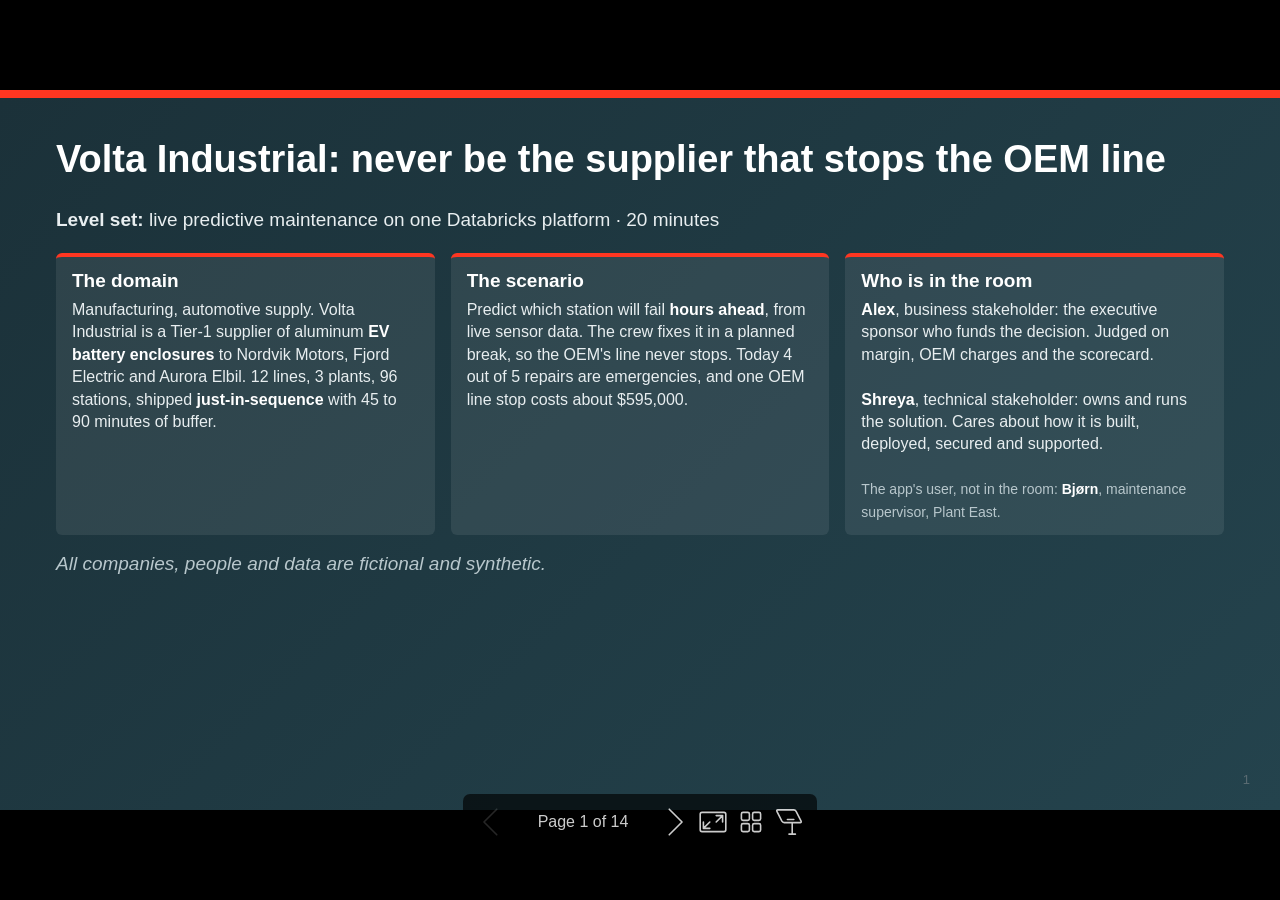
==== commit 37a78c7d: "Deck: level-set cover (domain, scenario, roles) and a dedicated agenda slide Co-authored-by: Isaac <" ====
--- a/presentation/volta_deck.html
+++ b/presentation/volta_deck.html
@@ -7,16 +7,28 @@
  * @auto-scaling true
  * @size 16:9 1280px 720px
  * @size 4:3 960px 720px
- */div#\:\$p > svg > foreignObject > section [data-theme=light],div#\:\$p > svg > foreignObject > section{color-scheme:light}div#\:\$p > svg > foreignObject > section [data-theme=dark],div#\:\$p > svg > foreignObject > section:where(.invert){color-scheme:dark}div#\:\$p > svg > foreignObject > section{-ms-text-size-adjust:100%;-webkit-text-size-adjust:100%;margin:0;font-weight:var(--base-text-weight-normal, 400);color:var(--fgColor-default);background-color:var(--bgColor-default);font-family:var(--fontStack-sansSerif, -apple-system, BlinkMacSystemFont, "Segoe UI", "Noto Sans", Helvetica, Arial, sans-serif, "Apple Color Emoji", "Segoe UI Emoji");font-size:16px;line-height:1.5;word-wrap:break-word}div#\:\$p > svg > foreignObject > section{--marpit-root-font-size:16px}div#\:\$p > svg > foreignObject > section a{text-decoration:underline;text-underline-offset:calc(var(--marpit-root-font-size, 1rem) * .2)}div#\:\$p > svg > foreignObject > section :is(h1, marp-h1):hover .anchor .octicon-link:before,div#\:\$p > svg > foreignObject > section :is(h2, marp-h2):hover .anchor .octicon-link:before,div#\:\$p > svg > foreignObject > section :is(h3, marp-h3):hover .anchor .octicon-link:before,div#\:\$p > svg > foreignObject > section :is(h4, marp-h4):hover .anchor .octicon-link:before,div#\:\$p > svg > foreignObject > section :is(h5, marp-h5):hover .anchor .octicon-link:before,div#\:\$p > svg > foreignObject > section :is(h6, marp-h6):hover .anchor .octicon-link:before{width:16px;height:16px;content:" ";display:inline-block;background-color:currentColor;-webkit-mask-image:url('data:image/svg+xml;charset=utf-8,<svg xmlns="http://www.w3.org/2000/svg" aria-hidden="true" viewBox="0 0 16 16"><path fill-rule="evenodd" d="M7.775 3.275a.75.75 0 0 0 1.06 1.06l1.25-1.25a2 2 0 1 1 2.83 2.83l-2.5 2.5a2 2 0 0 1-2.83 0 .75.75 0 0 0-1.06 1.06 3.5 3.5 0 0 0 4.95 0l2.5-2.5a3.5 3.5 0 0 0-4.95-4.95zm-4.69 9.64a2 2 0 0 1 0-2.83l2.5-2.5a2 2 0 0 1 2.83 0 .75.75 0 0 0 1.06-1.06 3.5 3.5 0 0 0-4.95 0l-2.5 2.5a3.5 3.5 0 0 0 4.95 4.95l1.25-1.25a.75.75 0 0 0-1.06-1.06l-1.25 1.25a2 2 0 0 1-2.83 0"/></svg>');mask-image:url('data:image/svg+xml;charset=utf-8,<svg xmlns="http://www.w3.org/2000/svg" aria-hidden="true" viewBox="0 0 16 16"><path fill-rule="evenodd" d="M7.775 3.275a.75.75 0 0 0 1.06 1.06l1.25-1.25a2 2 0 1 1 2.83 2.83l-2.5 2.5a2 2 0 0 1-2.83 0 .75.75 0 0 0-1.06 1.06 3.5 3.5 0 0 0 4.95 0l2.5-2.5a3.5 3.5 0 0 0-4.95-4.95zm-4.69 9.64a2 2 0 0 1 0-2.83l2.5-2.5a2 2 0 0 1 2.83 0 .75.75 0 0 0 1.06-1.06 3.5 3.5 0 0 0-4.95 0l-2.5 2.5a3.5 3.5 0 0 0 4.95 4.95l1.25-1.25a.75.75 0 0 0-1.06-1.06l-1.25 1.25a2 2 0 0 1-2.83 0"/></svg>')}div#\:\$p > svg > foreignObject > section details,div#\:\$p > svg > foreignObject > section figcaption,div#\:\$p > svg > foreignObject > section figure{display:block}div#\:\$p > svg > foreignObject > section summary{display:list-item}div#\:\$p > svg > foreignObject > section [hidden]{display:none!important}div#\:\$p > svg > foreignObject > section a{background-color:transparent;color:var(--fgColor-accent);text-decoration:none}div#\:\$p > svg > foreignObject > section abbr[title]{border-bottom:none;-webkit-text-decoration:underline dotted;text-decoration:underline dotted}div#\:\$p > svg > foreignObject > section b,div#\:\$p > svg > foreignObject > section strong{font-weight:var(--base-text-weight-semibold, 600)}div#\:\$p > svg > foreignObject > section dfn{font-style:italic}div#\:\$p > svg > foreignObject > section :is(h1, marp-h1){margin:.67em 0;font-weight:var(--base-text-weight-semibold, 600);padding-bottom:.3em;font-size:2em;border-bottom:1px solid var(--borderColor-muted)}div#\:\$p > svg > foreignObject > section mark{background-color:var(--bgColor-attention-muted);color:var(--fgColor-default)}div#\:\$p > svg > foreignObject > section small{font-size:90%}div#\:\$p > svg > foreignObject > section sub,div#\:\$p > svg > foreignObject > section sup{font-size:75%;line-height:0;position:relative;vertical-align:baseline}div#\:\$p > svg > foreignObject > section sub{bottom:-.25em}div#\:\$p > svg > foreignObject > section sup{top:-.5em}div#\:\$p > svg > foreignObject > section img{border-style:none;max-width:100%;box-sizing:content-box}div#\:\$p > svg > foreignObject > section code,div#\:\$p > svg > foreignObject > section kbd,div#\:\$p > svg > foreignObject > section :is(pre, marp-pre),div#\:\$p > svg > foreignObject > section samp{font-family:monospace;font-size:1em}div#\:\$p > svg > foreignObject > section figure{margin:1em var(--base-size-40)}div#\:\$p > svg > foreignObject > section hr{box-sizing:content-box;overflow:hidden;background:transparent;height:.25em;padding:0;margin:var(--base-size-24) 0;background-color:var(--borderColor-default);border:0}div#\:\$p > svg > foreignObject > section input{font:inherit;margin:0;overflow:visible;font-family:inherit;font-size:inherit;line-height:inherit}div#\:\$p > svg > foreignObject > section [type=button],div#\:\$p > svg > foreignObject > section [type=reset],div#\:\$p > svg > foreignObject > section [type=submit]{-webkit-appearance:button;-moz-appearance:button;appearance:button}div#\:\$p > svg > foreignObject > section [type=checkbox],div#\:\$p > svg > foreignObject > section [type=radio]{box-sizing:border-box;padding:0}div#\:\$p > svg > foreignObject > section [type=number]::-webkit-inner-spin-button,div#\:\$p > svg > foreignObject > section [type=number]::-webkit-outer-spin-button{height:auto}div#\:\$p > svg > foreignObject > section [type=search]::-webkit-search-cancel-button,div#\:\$p > svg > foreignObject > section [type=search]::-webkit-search-decoration{-webkit-appearance:none;appearance:none}div#\:\$p > svg > foreignObject > section ::-webkit-input-placeholder{color:inherit;opacity:.54}div#\:\$p > svg > foreignObject > section ::-webkit-file-upload-button{-webkit-appearance:button;appearance:button;font:inherit}div#\:\$p > svg > foreignObject > section a:hover{text-decoration:underline}div#\:\$p > svg > foreignObject > section ::-moz-placeholder{color:var(--fgColor-muted);opacity:1}div#\:\$p > svg > foreignObject > section ::placeholder{color:var(--fgColor-muted);opacity:1}div#\:\$p > svg > foreignObject > section hr:after,div#\:\$p > svg > foreignObject > section hr:before{display:table;content:""}div#\:\$p > svg > foreignObject > section hr:after{clear:both}div#\:\$p > svg > foreignObject > section table{border-spacing:0;border-collapse:collapse;display:block;width:-moz-max-content;width:max-content;max-width:100%;overflow:auto;font-variant:tabular-nums}div#\:\$p > svg > foreignObject > section td,div#\:\$p > svg > foreignObject > section th{padding:0}div#\:\$p > svg > foreignObject > section details summary{cursor:pointer}div#\:\$p > svg > foreignObject > section [role=button]:focus,div#\:\$p > svg > foreignObject > section a:focus,div#\:\$p > svg > foreignObject > section input[type=checkbox]:focus,div#\:\$p > svg > foreignObject > section input[type=radio]:focus{outline:2px solid var(--focus-outlineColor);outline-offset:-2px;box-shadow:none}div#\:\$p > svg > foreignObject > section [role=button]:focus:not(:focus-visible),div#\:\$p > svg > foreignObject > section a:focus:not(:focus-visible),div#\:\$p > svg > foreignObject > section input[type=checkbox]:focus:not(:focus-visible),div#\:\$p > svg > foreignObject > section input[type=radio]:focus:not(:focus-visible){outline:1px solid transparent}div#\:\$p > svg > foreignObject > section [role=button]:focus-visible,div#\:\$p > svg > foreignObject > section a:focus-visible,div#\:\$p > svg > foreignObject > section input[type=checkbox]:focus-visible,div#\:\$p > svg > foreignObject > section input[type=radio]:focus-visible{outline:2px solid var(--focus-outlineColor);outline-offset:-2px;box-shadow:none}div#\:\$p > svg > foreignObject > section a:not([class]):focus,div#\:\$p > svg > foreignObject > section a:not([class]):focus-visible,div#\:\$p > svg > foreignObject > section input[type=checkbox]:focus,div#\:\$p > svg > foreignObject > section input[type=checkbox]:focus-visible,div#\:\$p > svg > foreignObject > section input[type=radio]:focus,div#\:\$p > svg > foreignObject > section input[type=radio]:focus-visible{outline-offset:0}div#\:\$p > svg > foreignObject > section kbd{display:inline-block;padding:var(--base-size-4);font:11px var(--fontStack-monospace, ui-monospace, SFMono-Regular, SF Mono, Menlo, Consolas, Liberation Mono, monospace);line-height:10px;color:var(--fgColor-default);vertical-align:middle;background-color:var(--bgColor-muted);border-bottom-color:var(--borderColor-neutral-muted);border:1px solid var(--borderColor-neutral-muted);border-radius:6px;box-shadow:inset 0 -1px 0 var(--borderColor-neutral-muted)}div#\:\$p > svg > foreignObject > section :is(h1, marp-h1),div#\:\$p > svg > foreignObject > section :is(h2, marp-h2),div#\:\$p > svg > foreignObject > section :is(h3, marp-h3),div#\:\$p > svg > foreignObject > section :is(h4, marp-h4),div#\:\$p > svg > foreignObject > section :is(h5, marp-h5),div#\:\$p > svg > foreignObject > section :is(h6, marp-h6){margin-top:var(--base-size-24);margin-bottom:var(--base-size-16);font-weight:var(--base-text-weight-semibold, 600);line-height:1.25}div#\:\$p > svg > foreignObject > section :is(h2, marp-h2){padding-bottom:.3em;font-size:1.5em;border-bottom:1px solid var(--borderColor-muted)}div#\:\$p > svg > foreignObject > section :is(h2, marp-h2),div#\:\$p > svg > foreignObject > section :is(h3, marp-h3){font-weight:var(--base-text-weight-semibold, 600)}div#\:\$p > svg > foreignObject > section :is(h3, marp-h3){font-size:1.25em}div#\:\$p > svg > foreignObject > section :is(h4, marp-h4){font-size:1em}div#\:\$p > svg > foreignObject > section :is(h4, marp-h4),div#\:\$p > svg > foreignObject > section :is(h5, marp-h5){font-weight:var(--base-text-weight-semibold, 600)}div#\:\$p > svg > foreignObject > section :is(h5, marp-h5){font-size:.875em}div#\:\$p > svg > foreignObject > section :is(h6, marp-h6){font-weight:var(--base-text-weight-semibold, 600);font-size:.85em;color:var(--fgColor-muted)}div#\:\$p > svg > foreignObject > section p{margin-top:0;margin-bottom:10px}div#\:\$p > svg > foreignObject > section blockquote{margin:0;padding:0 1em;color:var(--fgColor-muted);border-left:.25em solid var(--borderColor-default)}div#\:\$p > svg > foreignObject > section ol,div#\:\$p > svg > foreignObject > section ul{margin-top:0;margin-bottom:0;padding-left:2em}div#\:\$p > svg > foreignObject > section ol ol,div#\:\$p > svg > foreignObject > section ul ol{list-style-type:lower-roman}div#\:\$p > svg > foreignObject > section ol ol ol,div#\:\$p > svg > foreignObject > section ol ul ol,div#\:\$p > svg > foreignObject > section ul ol ol,div#\:\$p > svg > foreignObject > section ul ul ol{list-style-type:lower-alpha}div#\:\$p > svg > foreignObject > section dd{margin-left:0}div#\:\$p > svg > foreignObject > section code,div#\:\$p > svg > foreignObject > section :is(pre, marp-pre),div#\:\$p > svg > foreignObject > section samp,div#\:\$p > svg > foreignObject > section tt{font-family:var(--fontStack-monospace, ui-monospace, SFMono-Regular, SF Mono, Menlo, Consolas, Liberation Mono, monospace);font-size:12px}div#\:\$p > svg > foreignObject > section :is(pre, marp-pre){margin-top:0;margin-bottom:0;word-wrap:normal}div#\:\$p > svg > foreignObject > section .octicon{display:inline-block;overflow:visible!important;vertical-align:text-bottom;fill:currentColor}div#\:\$p > svg > foreignObject > section input::-webkit-inner-spin-button,div#\:\$p > svg > foreignObject > section input::-webkit-outer-spin-button{margin:0;-webkit-appearance:none;appearance:none}div#\:\$p > svg > foreignObject > section .mr-2{margin-right:var(--base-size-8, 8px)!important}div#\:\$p > svg > foreignObject > section:after,div#\:\$p > svg > foreignObject > section:before{display:table}div#\:\$p > svg > foreignObject > section:after{clear:both}div#\:\$p > svg > foreignObject > section>:first-child{margin-top:0!important}div#\:\$p > svg > foreignObject > section>:last-child{margin-bottom:0!important}div#\:\$p > svg > foreignObject > section a:not([href]){color:inherit;text-decoration:none}div#\:\$p > svg > foreignObject > section .absent{color:var(--fgColor-danger)}div#\:\$p > svg > foreignObject > section .anchor{float:left;padding-right:var(--base-size-4);margin-left:-20px;line-height:1}div#\:\$p > svg > foreignObject > section .anchor:focus{outline:none}div#\:\$p > svg > foreignObject > section blockquote,div#\:\$p > svg > foreignObject > section details,div#\:\$p > svg > foreignObject > section dl,div#\:\$p > svg > foreignObject > section ol,div#\:\$p > svg > foreignObject > section p,div#\:\$p > svg > foreignObject > section :is(pre, marp-pre),div#\:\$p > svg > foreignObject > section table,div#\:\$p > svg > foreignObject > section ul{margin-top:0;margin-bottom:var(--base-size-16)}div#\:\$p > svg > foreignObject > section blockquote>:first-child{margin-top:0}div#\:\$p > svg > foreignObject > section blockquote>:last-child{margin-bottom:0}div#\:\$p > svg > foreignObject > section :is(h1, marp-h1) .octicon-link,div#\:\$p > svg > foreignObject > section :is(h2, marp-h2) .octicon-link,div#\:\$p > svg > foreignObject > section :is(h3, marp-h3) .octicon-link,div#\:\$p > svg > foreignObject > section :is(h4, marp-h4) .octicon-link,div#\:\$p > svg > foreignObject > section :is(h5, marp-h5) .octicon-link,div#\:\$p > svg > foreignObject > section :is(h6, marp-h6) .octicon-link{color:var(--fgColor-default);vertical-align:middle;visibility:hidden}div#\:\$p > svg > foreignObject > section :is(h1, marp-h1):hover .anchor,div#\:\$p > svg > foreignObject > section :is(h2, marp-h2):hover .anchor,div#\:\$p > svg > foreignObject > section :is(h3, marp-h3):hover .anchor,div#\:\$p > svg > foreignObject > section :is(h4, marp-h4):hover .anchor,div#\:\$p > svg > foreignObject > section :is(h5, marp-h5):hover .anchor,div#\:\$p > svg > foreignObject > section :is(h6, marp-h6):hover .anchor{text-decoration:none}div#\:\$p > svg > foreignObject > section :is(h1, marp-h1):hover .anchor .octicon-link,div#\:\$p > svg > foreignObject > section :is(h2, marp-h2):hover .anchor .octicon-link,div#\:\$p > svg > foreignObject > section :is(h3, marp-h3):hover .anchor .octicon-link,div#\:\$p > svg > foreignObject > section :is(h4, marp-h4):hover .anchor .octicon-link,div#\:\$p > svg > foreignObject > section :is(h5, marp-h5):hover .anchor .octicon-link,div#\:\$p > svg > foreignObject > section :is(h6, marp-h6):hover .anchor .octicon-link{visibility:visible}div#\:\$p > svg > foreignObject > section :is(h1, marp-h1) code,div#\:\$p > svg > foreignObject > section :is(h1, marp-h1) tt,div#\:\$p > svg > foreignObject > section :is(h2, marp-h2) code,div#\:\$p > svg > foreignObject > section :is(h2, marp-h2) tt,div#\:\$p > svg > foreignObject > section :is(h3, marp-h3) code,div#\:\$p > svg > foreignObject > section :is(h3, marp-h3) tt,div#\:\$p > svg > foreignObject > section :is(h4, marp-h4) code,div#\:\$p > svg > foreignObject > section :is(h4, marp-h4) tt,div#\:\$p > svg > foreignObject > section :is(h5, marp-h5) code,div#\:\$p > svg > foreignObject > section :is(h5, marp-h5) tt,div#\:\$p > svg > foreignObject > section :is(h6, marp-h6) code,div#\:\$p > svg > foreignObject > section :is(h6, marp-h6) tt{padding:0 .2em;font-size:inherit}div#\:\$p > svg > foreignObject > section summary :is(h1, marp-h1),div#\:\$p > svg > foreignObject > section summary :is(h2, marp-h2),div#\:\$p > svg > foreignObject > section summary :is(h3, marp-h3),div#\:\$p > svg > foreignObject > section summary :is(h4, marp-h4),div#\:\$p > svg > foreignObject > section summary :is(h5, marp-h5),div#\:\$p > svg > foreignObject > section summary :is(h6, marp-h6){display:inline-block}div#\:\$p > svg > foreignObject > section summary :is(h1, marp-h1) .anchor,div#\:\$p > svg > foreignObject > section summary :is(h2, marp-h2) .anchor,div#\:\$p > svg > foreignObject > section summary :is(h3, marp-h3) .anchor,div#\:\$p > svg > foreignObject > section summary :is(h4, marp-h4) .anchor,div#\:\$p > svg > foreignObject > section summary :is(h5, marp-h5) .anchor,div#\:\$p > svg > foreignObject > section summary :is(h6, marp-h6) .anchor{margin-left:-40px}div#\:\$p > svg > foreignObject > section summary :is(h1, marp-h1),div#\:\$p > svg > foreignObject > section summary :is(h2, marp-h2){padding-bottom:0;border-bottom:0}div#\:\$p > svg > foreignObject > section ol.no-list,div#\:\$p > svg > foreignObject > section ul.no-list{padding:0;list-style-type:none}div#\:\$p > svg > foreignObject > section ol[type="a s"]{list-style-type:lower-alpha}div#\:\$p > svg > foreignObject > section ol[type="A s"]{list-style-type:upper-alpha}div#\:\$p > svg > foreignObject > section ol[type="i s"]{list-style-type:lower-roman}div#\:\$p > svg > foreignObject > section ol[type="I s"]{list-style-type:upper-roman}div#\:\$p > svg > foreignObject > section div>ol:not([type]),div#\:\$p > svg > foreignObject > section ol[type="1"]{list-style-type:decimal}div#\:\$p > svg > foreignObject > section ol ol,div#\:\$p > svg > foreignObject > section ol ul,div#\:\$p > svg > foreignObject > section ul ol,div#\:\$p > svg > foreignObject > section ul ul{margin-top:0;margin-bottom:0}div#\:\$p > svg > foreignObject > section li>p{margin-top:var(--base-size-16)}div#\:\$p > svg > foreignObject > section li+li{margin-top:.25em}div#\:\$p > svg > foreignObject > section dl{padding:0}div#\:\$p > svg > foreignObject > section dl dt{padding:0;margin-top:var(--base-size-16);font-size:1em;font-style:italic;font-weight:var(--base-text-weight-semibold, 600)}div#\:\$p > svg > foreignObject > section dl dd{padding:0 var(--base-size-16);margin-bottom:var(--base-size-16)}div#\:\$p > svg > foreignObject > section table th{font-weight:var(--base-text-weight-semibold, 600)}div#\:\$p > svg > foreignObject > section table td,div#\:\$p > svg > foreignObject > section table th{padding:6px 13px;border:1px solid var(--borderColor-default)}div#\:\$p > svg > foreignObject > section table td>:last-child{margin-bottom:0}div#\:\$p > svg > foreignObject > section table tr{background-color:var(--bgColor-default);border-top:1px solid var(--borderColor-muted)}div#\:\$p > svg > foreignObject > section table tr:nth-child(2n){background-color:var(--bgColor-muted)}div#\:\$p > svg > foreignObject > section table img{background-color:transparent}div#\:\$p > svg > foreignObject > section img[align=right]{padding-left:20px}div#\:\$p > svg > foreignObject > section img[align=left]{padding-right:20px}div#\:\$p > svg > foreignObject > section .emoji{max-width:none;vertical-align:text-top;background-color:transparent}div#\:\$p > svg > foreignObject > section :is(span, marp-span).frame,div#\:\$p > svg > foreignObject > section :is(span, marp-span).frame>:is(span, marp-span){display:block;overflow:hidden}div#\:\$p > svg > foreignObject > section :is(span, marp-span).frame>:is(span, marp-span){float:left;width:auto;padding:7px;margin:13px 0 0;border:1px solid var(--borderColor-default)}div#\:\$p > svg > foreignObject > section :is(span, marp-span).frame :is(span, marp-span) img{display:block;float:left}div#\:\$p > svg > foreignObject > section :is(span, marp-span).frame :is(span, marp-span) :is(span, marp-span){display:block;padding:5px 0 0;clear:both;color:var(--fgColor-default)}div#\:\$p > svg > foreignObject > section :is(span, marp-span).align-center{display:block;overflow:hidden;clear:both}div#\:\$p > svg > foreignObject > section :is(span, marp-span).align-center>:is(span, marp-span){display:block;margin:13px auto 0;overflow:hidden;text-align:center}div#\:\$p > svg > foreignObject > section :is(span, marp-span).align-center :is(span, marp-span) img{margin:0 auto;text-align:center}div#\:\$p > svg > foreignObject > section :is(span, marp-span).align-right{display:block;overflow:hidden;clear:both}div#\:\$p > svg > foreignObject > section :is(span, marp-span).align-right>:is(span, marp-span){display:block;margin:13px 0 0;overflow:hidden;text-align:right}div#\:\$p > svg > foreignObject > section :is(span, marp-span).align-right :is(span, marp-span) img{margin:0;text-align:right}div#\:\$p > svg > foreignObject > section :is(span, marp-span).float-left{display:block;float:left;margin-right:13px;overflow:hidden}div#\:\$p > svg > foreignObject > section :is(span, marp-span).float-left :is(span, marp-span){margin:13px 0 0}div#\:\$p > svg > foreignObject > section :is(span, marp-span).float-right{display:block;float:right;margin-left:13px;overflow:hidden}div#\:\$p > svg > foreignObject > section :is(span, marp-span).float-right>:is(span, marp-span){display:block;margin:13px auto 0;overflow:hidden;text-align:right}div#\:\$p > svg > foreignObject > section code,div#\:\$p > svg > foreignObject > section tt{padding:.2em .4em;margin:0;font-size:85%;white-space:break-spaces;background-color:var(--bgColor-neutral-muted);border-radius:6px}div#\:\$p > svg > foreignObject > section code br,div#\:\$p > svg > foreignObject > section tt br{display:none}div#\:\$p > svg > foreignObject > section del code{text-decoration:inherit}div#\:\$p > svg > foreignObject > section samp{font-size:85%}div#\:\$p > svg > foreignObject > section :is(pre, marp-pre) code{font-size:100%}div#\:\$p > svg > foreignObject > section :is(pre, marp-pre)>code{padding:0;margin:0;word-break:normal;white-space:pre;background:transparent;border:0}div#\:\$p > svg > foreignObject > section .highlight{margin-bottom:var(--base-size-16)}div#\:\$p > svg > foreignObject > section .highlight :is(pre, marp-pre){margin-bottom:0;word-break:normal}div#\:\$p > svg > foreignObject > section :is(pre, marp-pre){padding:var(--base-size-16);overflow:auto;font-size:85%;line-height:1.45;color:var(--fgColor-default);background-color:var(--bgColor-muted);border-radius:6px}div#\:\$p > svg > foreignObject > section :is(pre, marp-pre) code,div#\:\$p > svg > foreignObject > section :is(pre, marp-pre) tt{display:inline;padding:0;margin:0;overflow:visible;line-height:inherit;word-wrap:normal;background-color:transparent;border:0}div#\:\$p > svg > foreignObject > section .csv-data td,div#\:\$p > svg > foreignObject > section .csv-data th{padding:5px;overflow:hidden;font-size:12px;line-height:1;text-align:left;white-space:nowrap}div#\:\$p > svg > foreignObject > section .csv-data .blob-num{padding:10px var(--base-size-8) 9px;text-align:right;background:var(--bgColor-default);border:0}div#\:\$p > svg > foreignObject > section .csv-data tr{border-top:0}div#\:\$p > svg > foreignObject > section .csv-data th{font-weight:var(--base-text-weight-semibold, 600);background:var(--bgColor-muted);border-top:0}div#\:\$p > svg > foreignObject > section [data-footnote-ref]:before{content:"["}div#\:\$p > svg > foreignObject > section [data-footnote-ref]:after{content:"]"}div#\:\$p > svg > foreignObject > section .footnotes{font-size:12px;color:var(--fgColor-muted);border-top:1px solid var(--borderColor-default)}div#\:\$p > svg > foreignObject > section div#\:\$p > svg > foreignObject > section section.footnotes{--marpit-root-font-size:12px}div#\:\$p > svg > foreignObject > section .footnotes ol,div#\:\$p > svg > foreignObject > section .footnotes ol ul{padding-left:var(--base-size-16)}div#\:\$p > svg > foreignObject > section .footnotes ol ul{display:inline-block;margin-top:var(--base-size-16)}div#\:\$p > svg > foreignObject > section .footnotes li{position:relative}div#\:\$p > svg > foreignObject > section .footnotes li:target:before{position:absolute;top:calc(var(--base-size-8)*-1);right:calc(var(--base-size-8)*-1);bottom:calc(var(--base-size-8)*-1);left:calc(var(--base-size-24)*-1);pointer-events:none;content:"";border:2px solid var(--borderColor-accent-emphasis);border-radius:6px}div#\:\$p > svg > foreignObject > section .footnotes li:target{color:var(--fgColor-default)}div#\:\$p > svg > foreignObject > section .footnotes .data-footnote-backref g-emoji{font-family:monospace}div#\:\$p > svg > foreignObject > section .pl-c{color:var(--color-prettylights-syntax-comment)}div#\:\$p > svg > foreignObject > section .pl-c1,div#\:\$p > svg > foreignObject > section .pl-s .pl-v{color:var(--color-prettylights-syntax-constant)}div#\:\$p > svg > foreignObject > section .pl-e,div#\:\$p > svg > foreignObject > section .pl-en{color:var(--color-prettylights-syntax-entity)}div#\:\$p > svg > foreignObject > section .pl-s .pl-s1,div#\:\$p > svg > foreignObject > section .pl-smi{color:var(--color-prettylights-syntax-storage-modifier-import)}div#\:\$p > svg > foreignObject > section .pl-ent{color:var(--color-prettylights-syntax-entity-tag)}div#\:\$p > svg > foreignObject > section .pl-k{color:var(--color-prettylights-syntax-keyword)}div#\:\$p > svg > foreignObject > section .pl-pds,div#\:\$p > svg > foreignObject > section .pl-s,div#\:\$p > svg > foreignObject > section .pl-s .pl-pse .pl-s1,div#\:\$p > svg > foreignObject > section .pl-sr,div#\:\$p > svg > foreignObject > section .pl-sr .pl-cce,div#\:\$p > svg > foreignObject > section .pl-sr .pl-sra,div#\:\$p > svg > foreignObject > section .pl-sr .pl-sre{color:var(--color-prettylights-syntax-string)}div#\:\$p > svg > foreignObject > section .pl-smw,div#\:\$p > svg > foreignObject > section .pl-v{color:var(--color-prettylights-syntax-variable)}div#\:\$p > svg > foreignObject > section .pl-bu{color:var(--color-prettylights-syntax-brackethighlighter-unmatched)}div#\:\$p > svg > foreignObject > section .pl-ii{color:var(--color-prettylights-syntax-invalid-illegal-text);background-color:var(--color-prettylights-syntax-invalid-illegal-bg)}div#\:\$p > svg > foreignObject > section .pl-c2{color:var(--color-prettylights-syntax-carriage-return-text);background-color:var(--color-prettylights-syntax-carriage-return-bg)}div#\:\$p > svg > foreignObject > section .pl-sr .pl-cce{font-weight:700;color:var(--color-prettylights-syntax-string-regexp)}div#\:\$p > svg > foreignObject > section .pl-ml{color:var(--color-prettylights-syntax-markup-list)}div#\:\$p > svg > foreignObject > section .pl-mh,div#\:\$p > svg > foreignObject > section .pl-mh .pl-en,div#\:\$p > svg > foreignObject > section .pl-ms{font-weight:700;color:var(--color-prettylights-syntax-markup-heading)}div#\:\$p > svg > foreignObject > section .pl-mi{font-style:italic;color:var(--color-prettylights-syntax-markup-italic)}div#\:\$p > svg > foreignObject > section .pl-mb{font-weight:700;color:var(--color-prettylights-syntax-markup-bold)}div#\:\$p > svg > foreignObject > section .pl-md{color:var(--color-prettylights-syntax-markup-deleted-text);background-color:var(--color-prettylights-syntax-markup-deleted-bg)}div#\:\$p > svg > foreignObject > section .pl-mi1{color:var(--color-prettylights-syntax-markup-inserted-text);background-color:var(--color-prettylights-syntax-markup-inserted-bg)}div#\:\$p > svg > foreignObject > section .pl-mc{color:var(--color-prettylights-syntax-markup-changed-text);background-color:var(--color-prettylights-syntax-markup-changed-bg)}div#\:\$p > svg > foreignObject > section .pl-mi2{color:var(--color-prettylights-syntax-markup-ignored-text);background-color:var(--color-prettylights-syntax-markup-ignored-bg)}div#\:\$p > svg > foreignObject > section .pl-mdr{font-weight:700;color:var(--color-prettylights-syntax-meta-diff-range)}div#\:\$p > svg > foreignObject > section .pl-ba{color:var(--color-prettylights-syntax-brackethighlighter-angle)}div#\:\$p > svg > foreignObject > section .pl-sg{color:var(--color-prettylights-syntax-sublimelinter-gutter-mark)}div#\:\$p > svg > foreignObject > section .pl-corl{text-decoration:underline;color:var(--color-prettylights-syntax-constant-other-reference-link)}div#\:\$p > svg > foreignObject > section [role=button]:focus:not(:focus-visible),div#\:\$p > svg > foreignObject > section [role=tabpanel][tabindex="0"]:focus:not(:focus-visible),div#\:\$p > svg > foreignObject > section a:focus:not(:focus-visible),div#\:\$p > svg > foreignObject > section button:focus:not(:focus-visible),div#\:\$p > svg > foreignObject > section summary:focus:not(:focus-visible){outline:none;box-shadow:none}div#\:\$p > svg > foreignObject > section [tabindex="0"]:focus:not(:focus-visible),div#\:\$p > svg > foreignObject > section details-dialog:focus:not(:focus-visible){outline:none}div#\:\$p > svg > foreignObject > section g-emoji{display:inline-block;min-width:1ch;font-family:Apple Color Emoji,Segoe UI Emoji,Segoe UI Symbol;font-size:1em;font-style:normal!important;font-weight:var(--base-text-weight-normal, 400);line-height:1;vertical-align:-.075em}div#\:\$p > svg > foreignObject > section g-emoji img{width:1em;height:1em}div#\:\$p > svg > foreignObject > section a:has(>p,>div,>:is(pre, marp-pre),>blockquote){display:block}div#\:\$p > svg > foreignObject > section a:has(>p,>div,>:is(pre, marp-pre),>blockquote):not(:has(.snippet-clipboard-content,>:is(pre, marp-pre))){width:-moz-fit-content;width:fit-content}div#\:\$p > svg > foreignObject > section a:has(>p,>div,>:is(pre, marp-pre),>blockquote):has(.snippet-clipboard-content,>:is(pre, marp-pre)):focus-visible{outline:2px solid var(--focus-outlineColor);outline-offset:2px}div#\:\$p > svg > foreignObject > section .task-list-item{list-style-type:none}div#\:\$p > svg > foreignObject > section .task-list-item label{font-weight:var(--base-text-weight-normal, 400)}div#\:\$p > svg > foreignObject > section .task-list-item.enabled label{cursor:pointer}div#\:\$p > svg > foreignObject > section .task-list-item+.task-list-item{margin-top:var(--base-size-4)}div#\:\$p > svg > foreignObject > section .task-list-item .handle{display:none}div#\:\$p > svg > foreignObject > section .task-list-item-checkbox{margin:0 .2em .25em -1.4em;vertical-align:middle}div#\:\$p > svg > foreignObject > section ul:dir(rtl) .task-list-item-checkbox{margin:0 -1.6em .25em .2em}div#\:\$p > svg > foreignObject > section ol:dir(rtl) .task-list-item-checkbox{margin:0 -1.6em .25em .2em}div#\:\$p > svg > foreignObject > section .contains-task-list:focus-within .task-list-item-convert-container,div#\:\$p > svg > foreignObject > section .contains-task-list:hover .task-list-item-convert-container{display:block;width:auto;height:24px;overflow:visible;clip-path:none}div#\:\$p > svg > foreignObject > section ::-webkit-calendar-picker-indicator{filter:invert(50%)}div#\:\$p > svg > foreignObject > section .markdown-alert{padding:var(--base-size-8) var(--base-size-16);margin-bottom:var(--base-size-16);color:inherit;border-left:.25em solid var(--borderColor-default)}div#\:\$p > svg > foreignObject > section .markdown-alert>:first-child{margin-top:0}div#\:\$p > svg > foreignObject > section .markdown-alert>:last-child{margin-bottom:0}div#\:\$p > svg > foreignObject > section .markdown-alert .markdown-alert-title{display:flex;font-weight:var(--base-text-weight-medium, 500);align-items:center;line-height:1}div#\:\$p > svg > foreignObject > section .markdown-alert.markdown-alert-note{border-left-color:var(--borderColor-accent-emphasis)}div#\:\$p > svg > foreignObject > section .markdown-alert.markdown-alert-note .markdown-alert-title{color:var(--fgColor-accent)}div#\:\$p > svg > foreignObject > section .markdown-alert.markdown-alert-important{border-left-color:var(--borderColor-done-emphasis)}div#\:\$p > svg > foreignObject > section .markdown-alert.markdown-alert-important .markdown-alert-title{color:var(--fgColor-done)}div#\:\$p > svg > foreignObject > section .markdown-alert.markdown-alert-warning{border-left-color:var(--borderColor-attention-emphasis)}div#\:\$p > svg > foreignObject > section .markdown-alert.markdown-alert-warning .markdown-alert-title{color:var(--fgColor-attention)}div#\:\$p > svg > foreignObject > section .markdown-alert.markdown-alert-tip{border-left-color:var(--borderColor-success-emphasis)}div#\:\$p > svg > foreignObject > section .markdown-alert.markdown-alert-tip .markdown-alert-title{color:var(--fgColor-success)}div#\:\$p > svg > foreignObject > section .markdown-alert.markdown-alert-caution{border-left-color:var(--borderColor-danger-emphasis)}div#\:\$p > svg > foreignObject > section .markdown-alert.markdown-alert-caution .markdown-alert-title{color:var(--fgColor-danger)}div#\:\$p > svg > foreignObject > section>:first-child>.heading-element:first-child{margin-top:0!important}div#\:\$p > svg > foreignObject > section .highlight :is(pre, marp-pre):has(+.zeroclipboard-container){min-height:52px}div#\:\$p > svg > foreignObject > section :is(h1, marp-h1){color:var(--h1-color);font-size:1.6em}div#\:\$p > svg > foreignObject > section :is(h1, marp-h1),div#\:\$p > svg > foreignObject > section :is(h2, marp-h2){border-bottom:none}div#\:\$p > svg > foreignObject > section :is(h2, marp-h2){font-size:1.3em}div#\:\$p > svg > foreignObject > section :is(h3, marp-h3){font-size:1.1em}div#\:\$p > svg > foreignObject > section :is(h4, marp-h4){font-size:1.05em}div#\:\$p > svg > foreignObject > section :is(h5, marp-h5){font-size:1em}div#\:\$p > svg > foreignObject > section :is(h6, marp-h6){font-size:.9em}div#\:\$p > svg > foreignObject > section :is(h1, marp-h1) strong,div#\:\$p > svg > foreignObject > section :is(h2, marp-h2) strong,div#\:\$p > svg > foreignObject > section :is(h3, marp-h3) strong,div#\:\$p > svg > foreignObject > section :is(h4, marp-h4) strong,div#\:\$p > svg > foreignObject > section :is(h5, marp-h5) strong,div#\:\$p > svg > foreignObject > section :is(h6, marp-h6) strong{font-weight:inherit;color:var(--heading-strong-color)}div#\:\$p > svg > foreignObject > section :is(h1, marp-h1)::part(auto-scaling),div#\:\$p > svg > foreignObject > section :is(h2, marp-h2)::part(auto-scaling),div#\:\$p > svg > foreignObject > section :is(h3, marp-h3)::part(auto-scaling),div#\:\$p > svg > foreignObject > section :is(h4, marp-h4)::part(auto-scaling),div#\:\$p > svg > foreignObject > section :is(h5, marp-h5)::part(auto-scaling),div#\:\$p > svg > foreignObject > section :is(h6, marp-h6)::part(auto-scaling){max-height:563px}div#\:\$p > svg > foreignObject > section hr{height:0;padding-top:.25em}div#\:\$p > svg > foreignObject > section img{background-color:transparent}div#\:\$p > svg > foreignObject > section :is(pre, marp-pre){border:1px solid var(--borderColor-default);line-height:1.15;overflow:visible}div#\:\$p > svg > foreignObject > section :is(pre, marp-pre)::part(auto-scaling){max-height:529px}div#\:\$p > svg > foreignObject > section :is(pre, marp-pre) :where(.hljs){color:var(--color-prettylights-syntax-storage-modifier-import)}div#\:\$p > svg > foreignObject > section :is(pre, marp-pre) :where(.hljs-doctag),div#\:\$p > svg > foreignObject > section :is(pre, marp-pre) :where(.hljs-keyword),div#\:\$p > svg > foreignObject > section :is(pre, marp-pre) :where(.hljs-meta .hljs-keyword),div#\:\$p > svg > foreignObject > section :is(pre, marp-pre) :where(.hljs-template-tag),div#\:\$p > svg > foreignObject > section :is(pre, marp-pre) :where(.hljs-template-variable),div#\:\$p > svg > foreignObject > section :is(pre, marp-pre) :where(.hljs-type),div#\:\$p > svg > foreignObject > section :is(pre, marp-pre) :where(.hljs-variable.language_){color:var(--color-prettylights-syntax-keyword)}div#\:\$p > svg > foreignObject > section :is(pre, marp-pre) :where(.hljs-title),div#\:\$p > svg > foreignObject > section :is(pre, marp-pre) :where(.hljs-title.class_),div#\:\$p > svg > foreignObject > section :is(pre, marp-pre) :where(.hljs-title.class_.inherited__),div#\:\$p > svg > foreignObject > section :is(pre, marp-pre) :where(.hljs-title.function_){color:var(--color-prettylights-syntax-entity)}div#\:\$p > svg > foreignObject > section :is(pre, marp-pre) :where(.hljs-attr),div#\:\$p > svg > foreignObject > section :is(pre, marp-pre) :where(.hljs-attribute),div#\:\$p > svg > foreignObject > section :is(pre, marp-pre) :where(.hljs-literal),div#\:\$p > svg > foreignObject > section :is(pre, marp-pre) :where(.hljs-meta),div#\:\$p > svg > foreignObject > section :is(pre, marp-pre) :where(.hljs-number),div#\:\$p > svg > foreignObject > section :is(pre, marp-pre) :where(.hljs-operator),div#\:\$p > svg > foreignObject > section :is(pre, marp-pre) :where(.hljs-selector-attr),div#\:\$p > svg > foreignObject > section :is(pre, marp-pre) :where(.hljs-selector-class),div#\:\$p > svg > foreignObject > section :is(pre, marp-pre) :where(.hljs-selector-id),div#\:\$p > svg > foreignObject > section :is(pre, marp-pre) :where(.hljs-variable){color:var(--color-prettylights-syntax-constant)}div#\:\$p > svg > foreignObject > section :is(pre, marp-pre) :where(.hljs-meta .hljs-string),div#\:\$p > svg > foreignObject > section :is(pre, marp-pre) :where(.hljs-regexp),div#\:\$p > svg > foreignObject > section :is(pre, marp-pre) :where(.hljs-string){color:var(--color-prettylights-syntax-string)}div#\:\$p > svg > foreignObject > section :is(pre, marp-pre) :where(.hljs-built_in),div#\:\$p > svg > foreignObject > section :is(pre, marp-pre) :where(.hljs-symbol){color:var(--color-prettylights-syntax-variable)}div#\:\$p > svg > foreignObject > section :is(pre, marp-pre) :where(.hljs-code),div#\:\$p > svg > foreignObject > section :is(pre, marp-pre) :where(.hljs-comment),div#\:\$p > svg > foreignObject > section :is(pre, marp-pre) :where(.hljs-formula){color:var(--color-prettylights-syntax-comment)}div#\:\$p > svg > foreignObject > section :is(pre, marp-pre) :where(.hljs-name),div#\:\$p > svg > foreignObject > section :is(pre, marp-pre) :where(.hljs-quote),div#\:\$p > svg > foreignObject > section :is(pre, marp-pre) :where(.hljs-selector-pseudo),div#\:\$p > svg > foreignObject > section :is(pre, marp-pre) :where(.hljs-selector-tag){color:var(--color-prettylights-syntax-entity-tag)}div#\:\$p > svg > foreignObject > section :is(pre, marp-pre) :where(.hljs-subst){color:var(--color-prettylights-syntax-storage-modifier-import)}div#\:\$p > svg > foreignObject > section :is(pre, marp-pre) :where(.hljs-section){font-weight:700;color:var(--color-prettylights-syntax-markup-heading)}div#\:\$p > svg > foreignObject > section :is(pre, marp-pre) :where(.hljs-bullet){color:var(--color-prettylights-syntax-markup-list)}div#\:\$p > svg > foreignObject > section :is(pre, marp-pre) :where(.hljs-emphasis){font-style:italic;color:var(--color-prettylights-syntax-markup-italic)}div#\:\$p > svg > foreignObject > section :is(pre, marp-pre) :where(.hljs-strong){font-weight:700;color:var(--color-prettylights-syntax-markup-bold)}div#\:\$p > svg > foreignObject > section :is(pre, marp-pre) :where(.hljs-addition){color:var(--color-prettylights-syntax-markup-inserted-text);background-color:var(--color-prettylights-syntax-markup-inserted-bg)}div#\:\$p > svg > foreignObject > section :is(pre, marp-pre) :where(.hljs-deletion){color:var(--color-prettylights-syntax-markup-deleted-text);background-color:var(--color-prettylights-syntax-markup-deleted-bg)}div#\:\$p > svg > foreignObject > section footer,div#\:\$p > svg > foreignObject > section header{margin:0;position:absolute;left:30px;color:var(--header-footer-color);font-size:18px}div#\:\$p > svg > foreignObject > section header{top:21px}div#\:\$p > svg > foreignObject > section footer{bottom:21px}div#\:\$p > svg > foreignObject > section{--h1-color:light-dark(#246, #cee7ff);--header-footer-color:light-dark(hsla(0,0%,40%,.75), hsla(0,0%,60%,.75));--heading-strong-color:light-dark(#48c, #7bf);--paginate-color:light-dark(#777, #999);--base-size-4:4px;--base-size-8:8px;--base-size-16:16px;--base-size-24:24px;--base-size-40:40px;display:block;font-size:29px;height:720px;padding:78.5px;place-content:safe center center;width:1280px;flex-flow:column nowrap;align-items:stretch}div#\:\$p > svg > foreignObject > section{--marpit-root-font-size:29px}div#\:\$p > svg > foreignObject > section>:last-child,div#\:\$p > svg > foreignObject > section[data-footer]>:nth-last-child(2){margin-bottom:0}div#\:\$p > svg > foreignObject > section>:first-child,div#\:\$p > svg > foreignObject > section>header:first-child+*{margin-top:0}div#\:\$p > svg > foreignObject > section:after{position:absolute;padding:0;right:30px;bottom:21px;font-size:24px;color:var(--paginate-color)}div#\:\$p > svg > foreignObject > section:after{--marpit-root-font-size:24px}div#\:\$p > svg > foreignObject > section[data-color] :is(h1, marp-h1),div#\:\$p > svg > foreignObject > section[data-color] :is(h2, marp-h2),div#\:\$p > svg > foreignObject > section[data-color] :is(h3, marp-h3),div#\:\$p > svg > foreignObject > section[data-color] :is(h4, marp-h4),div#\:\$p > svg > foreignObject > section[data-color] :is(h5, marp-h5),div#\:\$p > svg > foreignObject > section[data-color] :is(h6, marp-h6){color:currentcolor}div#\:\$p > svg > foreignObject > :where(section){container-type:size}div#\:\$p > svg > foreignObject > section mjx-container[jax="SVG"]{direction:ltr}div#\:\$p > svg > foreignObject > section mjx-container[jax="SVG"] > svg{overflow:visible;min-height:1px;min-width:1px}div#\:\$p > svg > foreignObject > section mjx-container[jax="SVG"] > svg a{fill:blue;stroke:blue}div#\:\$p > svg > foreignObject > section mjx-container[jax="SVG"][display="true"]{display:block;text-align:center;margin:1em 0}div#\:\$p > svg > foreignObject > section mjx-container[jax="SVG"][display="true"][width="full"]{display:flex}div#\:\$p > svg > foreignObject > section mjx-container[jax="SVG"][justify="left"]{text-align:left}div#\:\$p > svg > foreignObject > section mjx-container[jax="SVG"][justify="right"]{text-align:right}div#\:\$p > svg > foreignObject > section g[data-mml-node="merror"] > g{fill:red;stroke:red}div#\:\$p > svg > foreignObject > section g[data-mml-node="merror"] > rect[data-background]{fill:yellow;stroke:none}div#\:\$p > svg > foreignObject > section g[data-mml-node="mtable"] > line[data-line], div#\:\$p > svg > foreignObject > section svg[data-table] > g > line[data-line]{stroke-width:70px;fill:none}div#\:\$p > svg > foreignObject > section g[data-mml-node="mtable"] > rect[data-frame], div#\:\$p > svg > foreignObject > section svg[data-table] > g > rect[data-frame]{stroke-width:70px;fill:none}div#\:\$p > svg > foreignObject > section g[data-mml-node="mtable"] > .mjx-dashed, div#\:\$p > svg > foreignObject > section svg[data-table] > g > .mjx-dashed{stroke-dasharray:140}div#\:\$p > svg > foreignObject > section g[data-mml-node="mtable"] > .mjx-dotted, div#\:\$p > svg > foreignObject > section svg[data-table] > g > .mjx-dotted{stroke-linecap:round;stroke-dasharray:0,140}div#\:\$p > svg > foreignObject > section g[data-mml-node="mtable"] > g > svg{overflow:visible}div#\:\$p > svg > foreignObject > section [jax="SVG"] mjx-tool{display:inline-block;position:relative;width:0;height:0}div#\:\$p > svg > foreignObject > section [jax="SVG"] mjx-tool > mjx-tip{position:absolute;top:0;left:0}div#\:\$p > svg > foreignObject > section mjx-tool > mjx-tip{display:inline-block;padding:.2em;border:1px solid #888;font-size:70%;background-color:#F8F8F8;color:black;box-shadow:2px 2px 5px #AAAAAA}div#\:\$p > svg > foreignObject > section g[data-mml-node="maction"][data-toggle]{cursor:pointer}div#\:\$p > svg > foreignObject > section mjx-status{display:block;position:fixed;left:1em;bottom:1em;min-width:25%;padding:.2em .4em;border:1px solid #888;font-size:90%;background-color:#F8F8F8;color:black}div#\:\$p > svg > foreignObject > section foreignObject[data-mjx-xml]{font-family:initial;line-height:normal;overflow:visible}div#\:\$p > svg > foreignObject > section mjx-container[jax="SVG"] path[data-c], div#\:\$p > svg > foreignObject > section mjx-container[jax="SVG"] use[data-c]{stroke-width:3}@media print{div#\:\$p > svg > foreignObject > section mjx-container[jax=SVG] path[data-c],div#\:\$p > svg > foreignObject > section mjx-container[jax=SVG] use[data-c]{stroke-width:0}}div#\:\$p > svg > foreignObject > section img[data-marp-twemoji]{background:transparent;height:1em;margin:0 .05em 0 .1em;vertical-align:-.1em;width:1em}div#\:\$p > svg > foreignObject > :where(section):not([\20 root]){--navy: #1b3139;--accent: #ff3621;--muted: #5a6b72;--line: #d9e0e3;--tint: #f3f6f7;}div#\:\$p > svg > foreignObject > section{width:1280px;height:720px;padding:44px 56px 40px 56px;font-family:"Helvetica Neue", Helvetica, Arial, sans-serif;font-size:19px;line-height:1.38;color:var(--navy);background:#fff;border-top:8px solid var(--accent);display:flex;flex-direction:column;justify-content:flex-start!important}div#\:\$p > svg > foreignObject > section{--marpit-root-font-size: 19px}div#\:\$p > svg > foreignObject > section::after{color:var(--muted);font-size:13px}div#\:\$p > svg > foreignObject > section::after{--marpit-root-font-size: 13px}div#\:\$p > svg > foreignObject > section :is(h1, marp-h1){font-size:44px;line-height:1.15;color:var(--navy);margin:40px 0 18px 0}div#\:\$p > svg > foreignObject > section :is(h2, marp-h2){font-size:30px;color:var(--navy);margin:0 0 14px 0;padding-bottom:8px;border-bottom:2px solid var(--line)}div#\:\$p > svg > foreignObject > section p, div#\:\$p > svg > foreignObject > section li{margin:6px 0}div#\:\$p > svg > foreignObject > section ul, div#\:\$p > svg > foreignObject > section ol{margin:4px 0 4px 0;padding-left:26px}div#\:\$p > svg > foreignObject > section strong{color:var(--navy)}div#\:\$p > svg > foreignObject > section em{color:var(--muted)}div#\:\$p > svg > foreignObject > section table{display:table!important;border-collapse:collapse;width:100%!important;margin:8px 0;font-size:15.5px;line-height:1.3}div#\:\$p > svg > foreignObject > section th{background:var(--navy);color:#fff;text-align:left;font-weight:600;padding:6px 9px;border:1px solid var(--navy)}div#\:\$p > svg > foreignObject > section th strong{color:#fff}div#\:\$p > svg > foreignObject > section td{padding:5px 9px;border:1px solid var(--line);vertical-align:top}div#\:\$p > svg > foreignObject > section tr:nth-child(even) td{background:var(--tint)}div#\:\$p > svg > foreignObject > section :is(pre, marp-pre){background:var(--tint);border-left:4px solid var(--accent);border-radius:4px;padding:8px 12px;margin:6px 0 10px 0}div#\:\$p > svg > foreignObject > section :is(pre, marp-pre) code{font-size:12.5px;line-height:1.3;color:var(--navy);background:none}div#\:\$p > svg > foreignObject > section.title{justify-content:center!important;background:linear-gradient(135deg, #1b3139 0%, #24434d 100%);color:#fff;border-top:8px solid var(--accent)}div#\:\$p > svg > foreignObject > section.title :is(h1, marp-h1){color:#fff;margin-top:0;font-size:50px}div#\:\$p > svg > foreignObject > section.title p, div#\:\$p > svg > foreignObject > section.title strong{color:#e8eef0}div#\:\$p > svg > foreignObject > section.title em{color:#b8c7cc}div#\:\$p > svg > foreignObject > section.dense{font-size:16.5px}div#\:\$p > svg > foreignObject > section.dense{--marpit-root-font-size: 16.5px}div#\:\$p > svg > foreignObject > section.dense table{font-size:13.5px}div#\:\$p > svg > foreignObject > section.dense :is(h2, marp-h2){font-size:27px;margin-bottom:10px}div#\:\$p > svg > foreignObject > section.dense li{margin:3px 0}div#\:\$p > svg > foreignObject > section.tiny{font-size:13px}div#\:\$p > svg > foreignObject > section.tiny{--marpit-root-font-size: 13px}div#\:\$p > svg > foreignObject > section.tiny table{font-size:11.5px}div#\:\$p > svg > foreignObject > section.tiny :is(h2, marp-h2){font-size:24px}div#\:\$p > svg > foreignObject > section a{color:var(--accent);text-decoration:none;font-weight:600}div#\:\$p > svg > foreignObject > section a:hover{text-decoration:underline}div#\:\$p > svg > foreignObject > section.title a{color:#ffb4a8}div#\:\$p > svg > foreignObject > section .meta{font-size:13px;color:var(--muted);letter-spacing:.02em;margin:-6px 0 10px 0}div#\:\$p > svg > foreignObject > section section.meta{--marpit-root-font-size: 13px}div#\:\$p > svg > foreignObject > section .meta b{color:var(--accent)}div#\:\$p > svg > foreignObject > section .tell, div#\:\$p > svg > foreignObject > section .show, div#\:\$p > svg > foreignObject > section .sowhat{border-radius:6px;padding:10px 16px;margin:8px 0}div#\:\$p > svg > foreignObject > section .tell{background:var(--tint);border-left:5px solid var(--navy)}div#\:\$p > svg > foreignObject > section .show{background:#fff4f2;border-left:5px solid var(--accent);font-weight:600}div#\:\$p > svg > foreignObject > section .sowhat{background:var(--navy);color:#fff}div#\:\$p > svg > foreignObject > section .sowhat b, div#\:\$p > svg > foreignObject > section .sowhat strong{color:#ffd1c9}div#\:\$p > svg > foreignObject > section .label{display:inline-block;font-size:11px;font-weight:700;letter-spacing:.08em;text-transform:uppercase;color:var(--muted);margin-right:8px}div#\:\$p > svg > foreignObject > section section.label{--marpit-root-font-size: 11px}div#\:\$p > svg > foreignObject > section .sowhat .label{color:#b8c7cc}div#\:\$p > svg > foreignObject > section .two{display:flex;gap:20px}div#\:\$p > svg > foreignObject > section .two > div{flex:1}div#\:\$p > svg > foreignObject > section .card{border:1px solid var(--line);border-radius:6px;padding:10px 14px;background:#fff}div#\:\$p > svg > foreignObject > section .card :is(h3, marp-h3){margin:0 0 6px 0;font-size:18px;color:var(--navy)}div#\:\$p > svg > foreignObject > section .big{font-size:30px;font-weight:700;color:var(--accent);line-height:1.1}div#\:\$p > svg > foreignObject > section section.big{--marpit-root-font-size: 30px}div#\:\$p > svg > foreignObject > section.hook{background:#fff}div#\:\$p > svg > foreignObject > section.hook .story{font-size:24px;line-height:1.45;border-left:6px solid var(--accent);padding:6px 0 6px 22px;margin:10px 0 18px 0}div#\:\$p > svg > foreignObject > section.hook div#\:\$p > svg > foreignObject > section section.story{--marpit-root-font-size: 24px}div#\:\$p > svg > foreignObject > section.hook .story b{color:var(--accent)}div#\:\$p > svg > foreignObject > section .ask{background:#fff4f2;border:1px dashed var(--accent);border-radius:6px;padding:8px 14px;margin:8px 0;font-size:0.95em}div#\:\$p > svg > foreignObject > section section.ask{--marpit-root-font-size: 0.95em}div#\:\$p > svg > foreignObject > section .ask .label{color:var(--accent)}div#\:\$p > svg > foreignObject > section .road{display:flex;gap:14px;margin:10px 0}div#\:\$p > svg > foreignObject > section .road > div{flex:1;background:var(--tint);border-top:4px solid var(--accent);border-radius:4px;padding:10px 14px}div#\:\$p > svg > foreignObject > section .road b{display:block;font-size:18px;margin-bottom:4px}div#\:\$p > svg > foreignObject > section .flow{display:flex;align-items:stretch;gap:8px;margin:10px 0}div#\:\$p > svg > foreignObject > section .flow > div{flex:1;background:var(--tint);border-radius:6px;padding:8px 10px;font-size:14px}div#\:\$p > svg > foreignObject > section .flow > div b{display:block;font-size:15px;color:var(--navy);margin-bottom:2px}div#\:\$p > svg > foreignObject > section .flow > :is(span, marp-span){align-self:center;color:var(--accent);font-weight:700;font-size:20px}div#\:\$p > svg > foreignObject > section[data-marpit-advanced-background="background"]{columns:initial!important;display:block!important;padding:0!important}div#\:\$p > svg > foreignObject > section[data-marpit-advanced-background="background"]::before, div#\:\$p > svg > foreignObject > section[data-marpit-advanced-background="background"]::after, div#\:\$p > svg > foreignObject > section[data-marpit-advanced-background="content"]::before, div#\:\$p > svg > foreignObject > section[data-marpit-advanced-background="content"]::after{display:none!important}div#\:\$p > svg > foreignObject > section[data-marpit-advanced-background="background"] > div[data-marpit-advanced-background-container]{all:initial;display:flex;flex-direction:row;height:100%;overflow:hidden;width:100%}div#\:\$p > svg > foreignObject > section[data-marpit-advanced-background="background"] > div[data-marpit-advanced-background-container][data-marpit-advanced-background-direction="vertical"]{flex-direction:column}div#\:\$p > svg > foreignObject > section[data-marpit-advanced-background="background"][data-marpit-advanced-background-split] > div[data-marpit-advanced-background-container]{width:var(--marpit-advanced-background-split, 50%)}div#\:\$p > svg > foreignObject > section[data-marpit-advanced-background="background"][data-marpit-advanced-background-split="right"] > div[data-marpit-advanced-background-container]{margin-left:calc(100% - var(--marpit-advanced-background-split, 50%))}div#\:\$p > svg > foreignObject > section[data-marpit-advanced-background="background"] > div[data-marpit-advanced-background-container] > figure{all:initial;background-position:center;background-repeat:no-repeat;background-size:cover;flex:auto;margin:0}div#\:\$p > svg > foreignObject > section[data-marpit-advanced-background="background"] > div[data-marpit-advanced-background-container] > figure > figcaption{position:absolute;border:0;clip:rect(0, 0, 0, 0);height:1px;margin:-1px;overflow:hidden;padding:0;white-space:nowrap;width:1px}div#\:\$p > svg > foreignObject > section[data-marpit-advanced-background="content"], div#\:\$p > svg > foreignObject > section[data-marpit-advanced-background="pseudo"]{background:transparent!important}div#\:\$p > svg > foreignObject > section[data-marpit-advanced-background="pseudo"], div#\:\$p > svg[data-marpit-svg] > foreignObject[data-marpit-advanced-background="pseudo"]{pointer-events:none!important}div#\:\$p > svg > foreignObject > section[data-marpit-advanced-background-split]{width:100%;height:100%}
-</style></head><body><div class="bespoke-marp-osc"><button data-bespoke-marp-osc="prev" tabindex="-1" title="Previous slide">Previous slide</button><span data-bespoke-marp-osc="page"></span><button data-bespoke-marp-osc="next" tabindex="-1" title="Next slide">Next slide</button><button data-bespoke-marp-osc="fullscreen" tabindex="-1" title="Toggle fullscreen (f)">Toggle fullscreen</button><button data-bespoke-marp-osc="overview" tabindex="-1" title="Toggle overview view (o)">Toggle overview view</button><button data-bespoke-marp-osc="presenter" tabindex="-1" title="Open presenter view (p)">Open presenter view</button></div><div id=":$p"><svg data-marpit-svg="" viewBox="0 0 1280 720"><foreignObject width="1280" height="720"><section id="1" data-paginate="true" data-class="title" data-theme="volta" lang="en-US" class="title" data-marpit-pagination="1" style="--paginate:true;--class:title;--theme:volta;" data-marpit-pagination-total="13">
+ */div#\:\$p > svg > foreignObject > section [data-theme=light],div#\:\$p > svg > foreignObject > section{color-scheme:light}div#\:\$p > svg > foreignObject > section [data-theme=dark],div#\:\$p > svg > foreignObject > section:where(.invert){color-scheme:dark}div#\:\$p > svg > foreignObject > section{-ms-text-size-adjust:100%;-webkit-text-size-adjust:100%;margin:0;font-weight:var(--base-text-weight-normal, 400);color:var(--fgColor-default);background-color:var(--bgColor-default);font-family:var(--fontStack-sansSerif, -apple-system, BlinkMacSystemFont, "Segoe UI", "Noto Sans", Helvetica, Arial, sans-serif, "Apple Color Emoji", "Segoe UI Emoji");font-size:16px;line-height:1.5;word-wrap:break-word}div#\:\$p > svg > foreignObject > section{--marpit-root-font-size:16px}div#\:\$p > svg > foreignObject > section a{text-decoration:underline;text-underline-offset:calc(var(--marpit-root-font-size, 1rem) * .2)}div#\:\$p > svg > foreignObject > section :is(h1, marp-h1):hover .anchor .octicon-link:before,div#\:\$p > svg > foreignObject > section :is(h2, marp-h2):hover .anchor .octicon-link:before,div#\:\$p > svg > foreignObject > section :is(h3, marp-h3):hover .anchor .octicon-link:before,div#\:\$p > svg > foreignObject > section :is(h4, marp-h4):hover .anchor .octicon-link:before,div#\:\$p > svg > foreignObject > section :is(h5, marp-h5):hover .anchor .octicon-link:before,div#\:\$p > svg > foreignObject > section :is(h6, marp-h6):hover .anchor .octicon-link:before{width:16px;height:16px;content:" ";display:inline-block;background-color:currentColor;-webkit-mask-image:url('data:image/svg+xml;charset=utf-8,<svg xmlns="http://www.w3.org/2000/svg" aria-hidden="true" viewBox="0 0 16 16"><path fill-rule="evenodd" d="M7.775 3.275a.75.75 0 0 0 1.06 1.06l1.25-1.25a2 2 0 1 1 2.83 2.83l-2.5 2.5a2 2 0 0 1-2.83 0 .75.75 0 0 0-1.06 1.06 3.5 3.5 0 0 0 4.95 0l2.5-2.5a3.5 3.5 0 0 0-4.95-4.95zm-4.69 9.64a2 2 0 0 1 0-2.83l2.5-2.5a2 2 0 0 1 2.83 0 .75.75 0 0 0 1.06-1.06 3.5 3.5 0 0 0-4.95 0l-2.5 2.5a3.5 3.5 0 0 0 4.95 4.95l1.25-1.25a.75.75 0 0 0-1.06-1.06l-1.25 1.25a2 2 0 0 1-2.83 0"/></svg>');mask-image:url('data:image/svg+xml;charset=utf-8,<svg xmlns="http://www.w3.org/2000/svg" aria-hidden="true" viewBox="0 0 16 16"><path fill-rule="evenodd" d="M7.775 3.275a.75.75 0 0 0 1.06 1.06l1.25-1.25a2 2 0 1 1 2.83 2.83l-2.5 2.5a2 2 0 0 1-2.83 0 .75.75 0 0 0-1.06 1.06 3.5 3.5 0 0 0 4.95 0l2.5-2.5a3.5 3.5 0 0 0-4.95-4.95zm-4.69 9.64a2 2 0 0 1 0-2.83l2.5-2.5a2 2 0 0 1 2.83 0 .75.75 0 0 0 1.06-1.06 3.5 3.5 0 0 0-4.95 0l-2.5 2.5a3.5 3.5 0 0 0 4.95 4.95l1.25-1.25a.75.75 0 0 0-1.06-1.06l-1.25 1.25a2 2 0 0 1-2.83 0"/></svg>')}div#\:\$p > svg > foreignObject > section details,div#\:\$p > svg > foreignObject > section figcaption,div#\:\$p > svg > foreignObject > section figure{display:block}div#\:\$p > svg > foreignObject > section summary{display:list-item}div#\:\$p > svg > foreignObject > section [hidden]{display:none!important}div#\:\$p > svg > foreignObject > section a{background-color:transparent;color:var(--fgColor-accent);text-decoration:none}div#\:\$p > svg > foreignObject > section abbr[title]{border-bottom:none;-webkit-text-decoration:underline dotted;text-decoration:underline dotted}div#\:\$p > svg > foreignObject > section b,div#\:\$p > svg > foreignObject > section strong{font-weight:var(--base-text-weight-semibold, 600)}div#\:\$p > svg > foreignObject > section dfn{font-style:italic}div#\:\$p > svg > foreignObject > section :is(h1, marp-h1){margin:.67em 0;font-weight:var(--base-text-weight-semibold, 600);padding-bottom:.3em;font-size:2em;border-bottom:1px solid var(--borderColor-muted)}div#\:\$p > svg > foreignObject > section mark{background-color:var(--bgColor-attention-muted);color:var(--fgColor-default)}div#\:\$p > svg > foreignObject > section small{font-size:90%}div#\:\$p > svg > foreignObject > section sub,div#\:\$p > svg > foreignObject > section sup{font-size:75%;line-height:0;position:relative;vertical-align:baseline}div#\:\$p > svg > foreignObject > section sub{bottom:-.25em}div#\:\$p > svg > foreignObject > section sup{top:-.5em}div#\:\$p > svg > foreignObject > section img{border-style:none;max-width:100%;box-sizing:content-box}div#\:\$p > svg > foreignObject > section code,div#\:\$p > svg > foreignObject > section kbd,div#\:\$p > svg > foreignObject > section :is(pre, marp-pre),div#\:\$p > svg > foreignObject > section samp{font-family:monospace;font-size:1em}div#\:\$p > svg > foreignObject > section figure{margin:1em var(--base-size-40)}div#\:\$p > svg > foreignObject > section hr{box-sizing:content-box;overflow:hidden;background:transparent;height:.25em;padding:0;margin:var(--base-size-24) 0;background-color:var(--borderColor-default);border:0}div#\:\$p > svg > foreignObject > section input{font:inherit;margin:0;overflow:visible;font-family:inherit;font-size:inherit;line-height:inherit}div#\:\$p > svg > foreignObject > section [type=button],div#\:\$p > svg > foreignObject > section [type=reset],div#\:\$p > svg > foreignObject > section [type=submit]{-webkit-appearance:button;-moz-appearance:button;appearance:button}div#\:\$p > svg > foreignObject > section [type=checkbox],div#\:\$p > svg > foreignObject > section [type=radio]{box-sizing:border-box;padding:0}div#\:\$p > svg > foreignObject > section [type=number]::-webkit-inner-spin-button,div#\:\$p > svg > foreignObject > section [type=number]::-webkit-outer-spin-button{height:auto}div#\:\$p > svg > foreignObject > section [type=search]::-webkit-search-cancel-button,div#\:\$p > svg > foreignObject > section [type=search]::-webkit-search-decoration{-webkit-appearance:none;appearance:none}div#\:\$p > svg > foreignObject > section ::-webkit-input-placeholder{color:inherit;opacity:.54}div#\:\$p > svg > foreignObject > section ::-webkit-file-upload-button{-webkit-appearance:button;appearance:button;font:inherit}div#\:\$p > svg > foreignObject > section a:hover{text-decoration:underline}div#\:\$p > svg > foreignObject > section ::-moz-placeholder{color:var(--fgColor-muted);opacity:1}div#\:\$p > svg > foreignObject > section ::placeholder{color:var(--fgColor-muted);opacity:1}div#\:\$p > svg > foreignObject > section hr:after,div#\:\$p > svg > foreignObject > section hr:before{display:table;content:""}div#\:\$p > svg > foreignObject > section hr:after{clear:both}div#\:\$p > svg > foreignObject > section table{border-spacing:0;border-collapse:collapse;display:block;width:-moz-max-content;width:max-content;max-width:100%;overflow:auto;font-variant:tabular-nums}div#\:\$p > svg > foreignObject > section td,div#\:\$p > svg > foreignObject > section th{padding:0}div#\:\$p > svg > foreignObject > section details summary{cursor:pointer}div#\:\$p > svg > foreignObject > section [role=button]:focus,div#\:\$p > svg > foreignObject > section a:focus,div#\:\$p > svg > foreignObject > section input[type=checkbox]:focus,div#\:\$p > svg > foreignObject > section input[type=radio]:focus{outline:2px solid var(--focus-outlineColor);outline-offset:-2px;box-shadow:none}div#\:\$p > svg > foreignObject > section [role=button]:focus:not(:focus-visible),div#\:\$p > svg > foreignObject > section a:focus:not(:focus-visible),div#\:\$p > svg > foreignObject > section input[type=checkbox]:focus:not(:focus-visible),div#\:\$p > svg > foreignObject > section input[type=radio]:focus:not(:focus-visible){outline:1px solid transparent}div#\:\$p > svg > foreignObject > section [role=button]:focus-visible,div#\:\$p > svg > foreignObject > section a:focus-visible,div#\:\$p > svg > foreignObject > section input[type=checkbox]:focus-visible,div#\:\$p > svg > foreignObject > section input[type=radio]:focus-visible{outline:2px solid var(--focus-outlineColor);outline-offset:-2px;box-shadow:none}div#\:\$p > svg > foreignObject > section a:not([class]):focus,div#\:\$p > svg > foreignObject > section a:not([class]):focus-visible,div#\:\$p > svg > foreignObject > section input[type=checkbox]:focus,div#\:\$p > svg > foreignObject > section input[type=checkbox]:focus-visible,div#\:\$p > svg > foreignObject > section input[type=radio]:focus,div#\:\$p > svg > foreignObject > section input[type=radio]:focus-visible{outline-offset:0}div#\:\$p > svg > foreignObject > section kbd{display:inline-block;padding:var(--base-size-4);font:11px var(--fontStack-monospace, ui-monospace, SFMono-Regular, SF Mono, Menlo, Consolas, Liberation Mono, monospace);line-height:10px;color:var(--fgColor-default);vertical-align:middle;background-color:var(--bgColor-muted);border-bottom-color:var(--borderColor-neutral-muted);border:1px solid var(--borderColor-neutral-muted);border-radius:6px;box-shadow:inset 0 -1px 0 var(--borderColor-neutral-muted)}div#\:\$p > svg > foreignObject > section :is(h1, marp-h1),div#\:\$p > svg > foreignObject > section :is(h2, marp-h2),div#\:\$p > svg > foreignObject > section :is(h3, marp-h3),div#\:\$p > svg > foreignObject > section :is(h4, marp-h4),div#\:\$p > svg > foreignObject > section :is(h5, marp-h5),div#\:\$p > svg > foreignObject > section :is(h6, marp-h6){margin-top:var(--base-size-24);margin-bottom:var(--base-size-16);font-weight:var(--base-text-weight-semibold, 600);line-height:1.25}div#\:\$p > svg > foreignObject > section :is(h2, marp-h2){padding-bottom:.3em;font-size:1.5em;border-bottom:1px solid var(--borderColor-muted)}div#\:\$p > svg > foreignObject > section :is(h2, marp-h2),div#\:\$p > svg > foreignObject > section :is(h3, marp-h3){font-weight:var(--base-text-weight-semibold, 600)}div#\:\$p > svg > foreignObject > section :is(h3, marp-h3){font-size:1.25em}div#\:\$p > svg > foreignObject > section :is(h4, marp-h4){font-size:1em}div#\:\$p > svg > foreignObject > section :is(h4, marp-h4),div#\:\$p > svg > foreignObject > section :is(h5, marp-h5){font-weight:var(--base-text-weight-semibold, 600)}div#\:\$p > svg > foreignObject > section :is(h5, marp-h5){font-size:.875em}div#\:\$p > svg > foreignObject > section :is(h6, marp-h6){font-weight:var(--base-text-weight-semibold, 600);font-size:.85em;color:var(--fgColor-muted)}div#\:\$p > svg > foreignObject > section p{margin-top:0;margin-bottom:10px}div#\:\$p > svg > foreignObject > section blockquote{margin:0;padding:0 1em;color:var(--fgColor-muted);border-left:.25em solid var(--borderColor-default)}div#\:\$p > svg > foreignObject > section ol,div#\:\$p > svg > foreignObject > section ul{margin-top:0;margin-bottom:0;padding-left:2em}div#\:\$p > svg > foreignObject > section ol ol,div#\:\$p > svg > foreignObject > section ul ol{list-style-type:lower-roman}div#\:\$p > svg > foreignObject > section ol ol ol,div#\:\$p > svg > foreignObject > section ol ul ol,div#\:\$p > svg > foreignObject > section ul ol ol,div#\:\$p > svg > foreignObject > section ul ul ol{list-style-type:lower-alpha}div#\:\$p > svg > foreignObject > section dd{margin-left:0}div#\:\$p > svg > foreignObject > section code,div#\:\$p > svg > foreignObject > section :is(pre, marp-pre),div#\:\$p > svg > foreignObject > section samp,div#\:\$p > svg > foreignObject > section tt{font-family:var(--fontStack-monospace, ui-monospace, SFMono-Regular, SF Mono, Menlo, Consolas, Liberation Mono, monospace);font-size:12px}div#\:\$p > svg > foreignObject > section :is(pre, marp-pre){margin-top:0;margin-bottom:0;word-wrap:normal}div#\:\$p > svg > foreignObject > section .octicon{display:inline-block;overflow:visible!important;vertical-align:text-bottom;fill:currentColor}div#\:\$p > svg > foreignObject > section input::-webkit-inner-spin-button,div#\:\$p > svg > foreignObject > section input::-webkit-outer-spin-button{margin:0;-webkit-appearance:none;appearance:none}div#\:\$p > svg > foreignObject > section .mr-2{margin-right:var(--base-size-8, 8px)!important}div#\:\$p > svg > foreignObject > section:after,div#\:\$p > svg > foreignObject > section:before{display:table}div#\:\$p > svg > foreignObject > section:after{clear:both}div#\:\$p > svg > foreignObject > section>:first-child{margin-top:0!important}div#\:\$p > svg > foreignObject > section>:last-child{margin-bottom:0!important}div#\:\$p > svg > foreignObject > section a:not([href]){color:inherit;text-decoration:none}div#\:\$p > svg > foreignObject > section .absent{color:var(--fgColor-danger)}div#\:\$p > svg > foreignObject > section .anchor{float:left;padding-right:var(--base-size-4);margin-left:-20px;line-height:1}div#\:\$p > svg > foreignObject > section .anchor:focus{outline:none}div#\:\$p > svg > foreignObject > section blockquote,div#\:\$p > svg > foreignObject > section details,div#\:\$p > svg > foreignObject > section dl,div#\:\$p > svg > foreignObject > section ol,div#\:\$p > svg > foreignObject > section p,div#\:\$p > svg > foreignObject > section :is(pre, marp-pre),div#\:\$p > svg > foreignObject > section table,div#\:\$p > svg > foreignObject > section ul{margin-top:0;margin-bottom:var(--base-size-16)}div#\:\$p > svg > foreignObject > section blockquote>:first-child{margin-top:0}div#\:\$p > svg > foreignObject > section blockquote>:last-child{margin-bottom:0}div#\:\$p > svg > foreignObject > section :is(h1, marp-h1) .octicon-link,div#\:\$p > svg > foreignObject > section :is(h2, marp-h2) .octicon-link,div#\:\$p > svg > foreignObject > section :is(h3, marp-h3) .octicon-link,div#\:\$p > svg > foreignObject > section :is(h4, marp-h4) .octicon-link,div#\:\$p > svg > foreignObject > section :is(h5, marp-h5) .octicon-link,div#\:\$p > svg > foreignObject > section :is(h6, marp-h6) .octicon-link{color:var(--fgColor-default);vertical-align:middle;visibility:hidden}div#\:\$p > svg > foreignObject > section :is(h1, marp-h1):hover .anchor,div#\:\$p > svg > foreignObject > section :is(h2, marp-h2):hover .anchor,div#\:\$p > svg > foreignObject > section :is(h3, marp-h3):hover .anchor,div#\:\$p > svg > foreignObject > section :is(h4, marp-h4):hover .anchor,div#\:\$p > svg > foreignObject > section :is(h5, marp-h5):hover .anchor,div#\:\$p > svg > foreignObject > section :is(h6, marp-h6):hover .anchor{text-decoration:none}div#\:\$p > svg > foreignObject > section :is(h1, marp-h1):hover .anchor .octicon-link,div#\:\$p > svg > foreignObject > section :is(h2, marp-h2):hover .anchor .octicon-link,div#\:\$p > svg > foreignObject > section :is(h3, marp-h3):hover .anchor .octicon-link,div#\:\$p > svg > foreignObject > section :is(h4, marp-h4):hover .anchor .octicon-link,div#\:\$p > svg > foreignObject > section :is(h5, marp-h5):hover .anchor .octicon-link,div#\:\$p > svg > foreignObject > section :is(h6, marp-h6):hover .anchor .octicon-link{visibility:visible}div#\:\$p > svg > foreignObject > section :is(h1, marp-h1) code,div#\:\$p > svg > foreignObject > section :is(h1, marp-h1) tt,div#\:\$p > svg > foreignObject > section :is(h2, marp-h2) code,div#\:\$p > svg > foreignObject > section :is(h2, marp-h2) tt,div#\:\$p > svg > foreignObject > section :is(h3, marp-h3) code,div#\:\$p > svg > foreignObject > section :is(h3, marp-h3) tt,div#\:\$p > svg > foreignObject > section :is(h4, marp-h4) code,div#\:\$p > svg > foreignObject > section :is(h4, marp-h4) tt,div#\:\$p > svg > foreignObject > section :is(h5, marp-h5) code,div#\:\$p > svg > foreignObject > section :is(h5, marp-h5) tt,div#\:\$p > svg > foreignObject > section :is(h6, marp-h6) code,div#\:\$p > svg > foreignObject > section :is(h6, marp-h6) tt{padding:0 .2em;font-size:inherit}div#\:\$p > svg > foreignObject > section summary :is(h1, marp-h1),div#\:\$p > svg > foreignObject > section summary :is(h2, marp-h2),div#\:\$p > svg > foreignObject > section summary :is(h3, marp-h3),div#\:\$p > svg > foreignObject > section summary :is(h4, marp-h4),div#\:\$p > svg > foreignObject > section summary :is(h5, marp-h5),div#\:\$p > svg > foreignObject > section summary :is(h6, marp-h6){display:inline-block}div#\:\$p > svg > foreignObject > section summary :is(h1, marp-h1) .anchor,div#\:\$p > svg > foreignObject > section summary :is(h2, marp-h2) .anchor,div#\:\$p > svg > foreignObject > section summary :is(h3, marp-h3) .anchor,div#\:\$p > svg > foreignObject > section summary :is(h4, marp-h4) .anchor,div#\:\$p > svg > foreignObject > section summary :is(h5, marp-h5) .anchor,div#\:\$p > svg > foreignObject > section summary :is(h6, marp-h6) .anchor{margin-left:-40px}div#\:\$p > svg > foreignObject > section summary :is(h1, marp-h1),div#\:\$p > svg > foreignObject > section summary :is(h2, marp-h2){padding-bottom:0;border-bottom:0}div#\:\$p > svg > foreignObject > section ol.no-list,div#\:\$p > svg > foreignObject > section ul.no-list{padding:0;list-style-type:none}div#\:\$p > svg > foreignObject > section ol[type="a s"]{list-style-type:lower-alpha}div#\:\$p > svg > foreignObject > section ol[type="A s"]{list-style-type:upper-alpha}div#\:\$p > svg > foreignObject > section ol[type="i s"]{list-style-type:lower-roman}div#\:\$p > svg > foreignObject > section ol[type="I s"]{list-style-type:upper-roman}div#\:\$p > svg > foreignObject > section div>ol:not([type]),div#\:\$p > svg > foreignObject > section ol[type="1"]{list-style-type:decimal}div#\:\$p > svg > foreignObject > section ol ol,div#\:\$p > svg > foreignObject > section ol ul,div#\:\$p > svg > foreignObject > section ul ol,div#\:\$p > svg > foreignObject > section ul ul{margin-top:0;margin-bottom:0}div#\:\$p > svg > foreignObject > section li>p{margin-top:var(--base-size-16)}div#\:\$p > svg > foreignObject > section li+li{margin-top:.25em}div#\:\$p > svg > foreignObject > section dl{padding:0}div#\:\$p > svg > foreignObject > section dl dt{padding:0;margin-top:var(--base-size-16);font-size:1em;font-style:italic;font-weight:var(--base-text-weight-semibold, 600)}div#\:\$p > svg > foreignObject > section dl dd{padding:0 var(--base-size-16);margin-bottom:var(--base-size-16)}div#\:\$p > svg > foreignObject > section table th{font-weight:var(--base-text-weight-semibold, 600)}div#\:\$p > svg > foreignObject > section table td,div#\:\$p > svg > foreignObject > section table th{padding:6px 13px;border:1px solid var(--borderColor-default)}div#\:\$p > svg > foreignObject > section table td>:last-child{margin-bottom:0}div#\:\$p > svg > foreignObject > section table tr{background-color:var(--bgColor-default);border-top:1px solid var(--borderColor-muted)}div#\:\$p > svg > foreignObject > section table tr:nth-child(2n){background-color:var(--bgColor-muted)}div#\:\$p > svg > foreignObject > section table img{background-color:transparent}div#\:\$p > svg > foreignObject > section img[align=right]{padding-left:20px}div#\:\$p > svg > foreignObject > section img[align=left]{padding-right:20px}div#\:\$p > svg > foreignObject > section .emoji{max-width:none;vertical-align:text-top;background-color:transparent}div#\:\$p > svg > foreignObject > section :is(span, marp-span).frame,div#\:\$p > svg > foreignObject > section :is(span, marp-span).frame>:is(span, marp-span){display:block;overflow:hidden}div#\:\$p > svg > foreignObject > section :is(span, marp-span).frame>:is(span, marp-span){float:left;width:auto;padding:7px;margin:13px 0 0;border:1px solid var(--borderColor-default)}div#\:\$p > svg > foreignObject > section :is(span, marp-span).frame :is(span, marp-span) img{display:block;float:left}div#\:\$p > svg > foreignObject > section :is(span, marp-span).frame :is(span, marp-span) :is(span, marp-span){display:block;padding:5px 0 0;clear:both;color:var(--fgColor-default)}div#\:\$p > svg > foreignObject > section :is(span, marp-span).align-center{display:block;overflow:hidden;clear:both}div#\:\$p > svg > foreignObject > section :is(span, marp-span).align-center>:is(span, marp-span){display:block;margin:13px auto 0;overflow:hidden;text-align:center}div#\:\$p > svg > foreignObject > section :is(span, marp-span).align-center :is(span, marp-span) img{margin:0 auto;text-align:center}div#\:\$p > svg > foreignObject > section :is(span, marp-span).align-right{display:block;overflow:hidden;clear:both}div#\:\$p > svg > foreignObject > section :is(span, marp-span).align-right>:is(span, marp-span){display:block;margin:13px 0 0;overflow:hidden;text-align:right}div#\:\$p > svg > foreignObject > section :is(span, marp-span).align-right :is(span, marp-span) img{margin:0;text-align:right}div#\:\$p > svg > foreignObject > section :is(span, marp-span).float-left{display:block;float:left;margin-right:13px;overflow:hidden}div#\:\$p > svg > foreignObject > section :is(span, marp-span).float-left :is(span, marp-span){margin:13px 0 0}div#\:\$p > svg > foreignObject > section :is(span, marp-span).float-right{display:block;float:right;margin-left:13px;overflow:hidden}div#\:\$p > svg > foreignObject > section :is(span, marp-span).float-right>:is(span, marp-span){display:block;margin:13px auto 0;overflow:hidden;text-align:right}div#\:\$p > svg > foreignObject > section code,div#\:\$p > svg > foreignObject > section tt{padding:.2em .4em;margin:0;font-size:85%;white-space:break-spaces;background-color:var(--bgColor-neutral-muted);border-radius:6px}div#\:\$p > svg > foreignObject > section code br,div#\:\$p > svg > foreignObject > section tt br{display:none}div#\:\$p > svg > foreignObject > section del code{text-decoration:inherit}div#\:\$p > svg > foreignObject > section samp{font-size:85%}div#\:\$p > svg > foreignObject > section :is(pre, marp-pre) code{font-size:100%}div#\:\$p > svg > foreignObject > section :is(pre, marp-pre)>code{padding:0;margin:0;word-break:normal;white-space:pre;background:transparent;border:0}div#\:\$p > svg > foreignObject > section .highlight{margin-bottom:var(--base-size-16)}div#\:\$p > svg > foreignObject > section .highlight :is(pre, marp-pre){margin-bottom:0;word-break:normal}div#\:\$p > svg > foreignObject > section :is(pre, marp-pre){padding:var(--base-size-16);overflow:auto;font-size:85%;line-height:1.45;color:var(--fgColor-default);background-color:var(--bgColor-muted);border-radius:6px}div#\:\$p > svg > foreignObject > section :is(pre, marp-pre) code,div#\:\$p > svg > foreignObject > section :is(pre, marp-pre) tt{display:inline;padding:0;margin:0;overflow:visible;line-height:inherit;word-wrap:normal;background-color:transparent;border:0}div#\:\$p > svg > foreignObject > section .csv-data td,div#\:\$p > svg > foreignObject > section .csv-data th{padding:5px;overflow:hidden;font-size:12px;line-height:1;text-align:left;white-space:nowrap}div#\:\$p > svg > foreignObject > section .csv-data .blob-num{padding:10px var(--base-size-8) 9px;text-align:right;background:var(--bgColor-default);border:0}div#\:\$p > svg > foreignObject > section .csv-data tr{border-top:0}div#\:\$p > svg > foreignObject > section .csv-data th{font-weight:var(--base-text-weight-semibold, 600);background:var(--bgColor-muted);border-top:0}div#\:\$p > svg > foreignObject > section [data-footnote-ref]:before{content:"["}div#\:\$p > svg > foreignObject > section [data-footnote-ref]:after{content:"]"}div#\:\$p > svg > foreignObject > section .footnotes{font-size:12px;color:var(--fgColor-muted);border-top:1px solid var(--borderColor-default)}div#\:\$p > svg > foreignObject > section div#\:\$p > svg > foreignObject > section section.footnotes{--marpit-root-font-size:12px}div#\:\$p > svg > foreignObject > section .footnotes ol,div#\:\$p > svg > foreignObject > section .footnotes ol ul{padding-left:var(--base-size-16)}div#\:\$p > svg > foreignObject > section .footnotes ol ul{display:inline-block;margin-top:var(--base-size-16)}div#\:\$p > svg > foreignObject > section .footnotes li{position:relative}div#\:\$p > svg > foreignObject > section .footnotes li:target:before{position:absolute;top:calc(var(--base-size-8)*-1);right:calc(var(--base-size-8)*-1);bottom:calc(var(--base-size-8)*-1);left:calc(var(--base-size-24)*-1);pointer-events:none;content:"";border:2px solid var(--borderColor-accent-emphasis);border-radius:6px}div#\:\$p > svg > foreignObject > section .footnotes li:target{color:var(--fgColor-default)}div#\:\$p > svg > foreignObject > section .footnotes .data-footnote-backref g-emoji{font-family:monospace}div#\:\$p > svg > foreignObject > section .pl-c{color:var(--color-prettylights-syntax-comment)}div#\:\$p > svg > foreignObject > section .pl-c1,div#\:\$p > svg > foreignObject > section .pl-s .pl-v{color:var(--color-prettylights-syntax-constant)}div#\:\$p > svg > foreignObject > section .pl-e,div#\:\$p > svg > foreignObject > section .pl-en{color:var(--color-prettylights-syntax-entity)}div#\:\$p > svg > foreignObject > section .pl-s .pl-s1,div#\:\$p > svg > foreignObject > section .pl-smi{color:var(--color-prettylights-syntax-storage-modifier-import)}div#\:\$p > svg > foreignObject > section .pl-ent{color:var(--color-prettylights-syntax-entity-tag)}div#\:\$p > svg > foreignObject > section .pl-k{color:var(--color-prettylights-syntax-keyword)}div#\:\$p > svg > foreignObject > section .pl-pds,div#\:\$p > svg > foreignObject > section .pl-s,div#\:\$p > svg > foreignObject > section .pl-s .pl-pse .pl-s1,div#\:\$p > svg > foreignObject > section .pl-sr,div#\:\$p > svg > foreignObject > section .pl-sr .pl-cce,div#\:\$p > svg > foreignObject > section .pl-sr .pl-sra,div#\:\$p > svg > foreignObject > section .pl-sr .pl-sre{color:var(--color-prettylights-syntax-string)}div#\:\$p > svg > foreignObject > section .pl-smw,div#\:\$p > svg > foreignObject > section .pl-v{color:var(--color-prettylights-syntax-variable)}div#\:\$p > svg > foreignObject > section .pl-bu{color:var(--color-prettylights-syntax-brackethighlighter-unmatched)}div#\:\$p > svg > foreignObject > section .pl-ii{color:var(--color-prettylights-syntax-invalid-illegal-text);background-color:var(--color-prettylights-syntax-invalid-illegal-bg)}div#\:\$p > svg > foreignObject > section .pl-c2{color:var(--color-prettylights-syntax-carriage-return-text);background-color:var(--color-prettylights-syntax-carriage-return-bg)}div#\:\$p > svg > foreignObject > section .pl-sr .pl-cce{font-weight:700;color:var(--color-prettylights-syntax-string-regexp)}div#\:\$p > svg > foreignObject > section .pl-ml{color:var(--color-prettylights-syntax-markup-list)}div#\:\$p > svg > foreignObject > section .pl-mh,div#\:\$p > svg > foreignObject > section .pl-mh .pl-en,div#\:\$p > svg > foreignObject > section .pl-ms{font-weight:700;color:var(--color-prettylights-syntax-markup-heading)}div#\:\$p > svg > foreignObject > section .pl-mi{font-style:italic;color:var(--color-prettylights-syntax-markup-italic)}div#\:\$p > svg > foreignObject > section .pl-mb{font-weight:700;color:var(--color-prettylights-syntax-markup-bold)}div#\:\$p > svg > foreignObject > section .pl-md{color:var(--color-prettylights-syntax-markup-deleted-text);background-color:var(--color-prettylights-syntax-markup-deleted-bg)}div#\:\$p > svg > foreignObject > section .pl-mi1{color:var(--color-prettylights-syntax-markup-inserted-text);background-color:var(--color-prettylights-syntax-markup-inserted-bg)}div#\:\$p > svg > foreignObject > section .pl-mc{color:var(--color-prettylights-syntax-markup-changed-text);background-color:var(--color-prettylights-syntax-markup-changed-bg)}div#\:\$p > svg > foreignObject > section .pl-mi2{color:var(--color-prettylights-syntax-markup-ignored-text);background-color:var(--color-prettylights-syntax-markup-ignored-bg)}div#\:\$p > svg > foreignObject > section .pl-mdr{font-weight:700;color:var(--color-prettylights-syntax-meta-diff-range)}div#\:\$p > svg > foreignObject > section .pl-ba{color:var(--color-prettylights-syntax-brackethighlighter-angle)}div#\:\$p > svg > foreignObject > section .pl-sg{color:var(--color-prettylights-syntax-sublimelinter-gutter-mark)}div#\:\$p > svg > foreignObject > section .pl-corl{text-decoration:underline;color:var(--color-prettylights-syntax-constant-other-reference-link)}div#\:\$p > svg > foreignObject > section [role=button]:focus:not(:focus-visible),div#\:\$p > svg > foreignObject > section [role=tabpanel][tabindex="0"]:focus:not(:focus-visible),div#\:\$p > svg > foreignObject > section a:focus:not(:focus-visible),div#\:\$p > svg > foreignObject > section button:focus:not(:focus-visible),div#\:\$p > svg > foreignObject > section summary:focus:not(:focus-visible){outline:none;box-shadow:none}div#\:\$p > svg > foreignObject > section [tabindex="0"]:focus:not(:focus-visible),div#\:\$p > svg > foreignObject > section details-dialog:focus:not(:focus-visible){outline:none}div#\:\$p > svg > foreignObject > section g-emoji{display:inline-block;min-width:1ch;font-family:Apple Color Emoji,Segoe UI Emoji,Segoe UI Symbol;font-size:1em;font-style:normal!important;font-weight:var(--base-text-weight-normal, 400);line-height:1;vertical-align:-.075em}div#\:\$p > svg > foreignObject > section g-emoji img{width:1em;height:1em}div#\:\$p > svg > foreignObject > section a:has(>p,>div,>:is(pre, marp-pre),>blockquote){display:block}div#\:\$p > svg > foreignObject > section a:has(>p,>div,>:is(pre, marp-pre),>blockquote):not(:has(.snippet-clipboard-content,>:is(pre, marp-pre))){width:-moz-fit-content;width:fit-content}div#\:\$p > svg > foreignObject > section a:has(>p,>div,>:is(pre, marp-pre),>blockquote):has(.snippet-clipboard-content,>:is(pre, marp-pre)):focus-visible{outline:2px solid var(--focus-outlineColor);outline-offset:2px}div#\:\$p > svg > foreignObject > section .task-list-item{list-style-type:none}div#\:\$p > svg > foreignObject > section .task-list-item label{font-weight:var(--base-text-weight-normal, 400)}div#\:\$p > svg > foreignObject > section .task-list-item.enabled label{cursor:pointer}div#\:\$p > svg > foreignObject > section .task-list-item+.task-list-item{margin-top:var(--base-size-4)}div#\:\$p > svg > foreignObject > section .task-list-item .handle{display:none}div#\:\$p > svg > foreignObject > section .task-list-item-checkbox{margin:0 .2em .25em -1.4em;vertical-align:middle}div#\:\$p > svg > foreignObject > section ul:dir(rtl) .task-list-item-checkbox{margin:0 -1.6em .25em .2em}div#\:\$p > svg > foreignObject > section ol:dir(rtl) .task-list-item-checkbox{margin:0 -1.6em .25em .2em}div#\:\$p > svg > foreignObject > section .contains-task-list:focus-within .task-list-item-convert-container,div#\:\$p > svg > foreignObject > section .contains-task-list:hover .task-list-item-convert-container{display:block;width:auto;height:24px;overflow:visible;clip-path:none}div#\:\$p > svg > foreignObject > section ::-webkit-calendar-picker-indicator{filter:invert(50%)}div#\:\$p > svg > foreignObject > section .markdown-alert{padding:var(--base-size-8) var(--base-size-16);margin-bottom:var(--base-size-16);color:inherit;border-left:.25em solid var(--borderColor-default)}div#\:\$p > svg > foreignObject > section .markdown-alert>:first-child{margin-top:0}div#\:\$p > svg > foreignObject > section .markdown-alert>:last-child{margin-bottom:0}div#\:\$p > svg > foreignObject > section .markdown-alert .markdown-alert-title{display:flex;font-weight:var(--base-text-weight-medium, 500);align-items:center;line-height:1}div#\:\$p > svg > foreignObject > section .markdown-alert.markdown-alert-note{border-left-color:var(--borderColor-accent-emphasis)}div#\:\$p > svg > foreignObject > section .markdown-alert.markdown-alert-note .markdown-alert-title{color:var(--fgColor-accent)}div#\:\$p > svg > foreignObject > section .markdown-alert.markdown-alert-important{border-left-color:var(--borderColor-done-emphasis)}div#\:\$p > svg > foreignObject > section .markdown-alert.markdown-alert-important .markdown-alert-title{color:var(--fgColor-done)}div#\:\$p > svg > foreignObject > section .markdown-alert.markdown-alert-warning{border-left-color:var(--borderColor-attention-emphasis)}div#\:\$p > svg > foreignObject > section .markdown-alert.markdown-alert-warning .markdown-alert-title{color:var(--fgColor-attention)}div#\:\$p > svg > foreignObject > section .markdown-alert.markdown-alert-tip{border-left-color:var(--borderColor-success-emphasis)}div#\:\$p > svg > foreignObject > section .markdown-alert.markdown-alert-tip .markdown-alert-title{color:var(--fgColor-success)}div#\:\$p > svg > foreignObject > section .markdown-alert.markdown-alert-caution{border-left-color:var(--borderColor-danger-emphasis)}div#\:\$p > svg > foreignObject > section .markdown-alert.markdown-alert-caution .markdown-alert-title{color:var(--fgColor-danger)}div#\:\$p > svg > foreignObject > section>:first-child>.heading-element:first-child{margin-top:0!important}div#\:\$p > svg > foreignObject > section .highlight :is(pre, marp-pre):has(+.zeroclipboard-container){min-height:52px}div#\:\$p > svg > foreignObject > section :is(h1, marp-h1){color:var(--h1-color);font-size:1.6em}div#\:\$p > svg > foreignObject > section :is(h1, marp-h1),div#\:\$p > svg > foreignObject > section :is(h2, marp-h2){border-bottom:none}div#\:\$p > svg > foreignObject > section :is(h2, marp-h2){font-size:1.3em}div#\:\$p > svg > foreignObject > section :is(h3, marp-h3){font-size:1.1em}div#\:\$p > svg > foreignObject > section :is(h4, marp-h4){font-size:1.05em}div#\:\$p > svg > foreignObject > section :is(h5, marp-h5){font-size:1em}div#\:\$p > svg > foreignObject > section :is(h6, marp-h6){font-size:.9em}div#\:\$p > svg > foreignObject > section :is(h1, marp-h1) strong,div#\:\$p > svg > foreignObject > section :is(h2, marp-h2) strong,div#\:\$p > svg > foreignObject > section :is(h3, marp-h3) strong,div#\:\$p > svg > foreignObject > section :is(h4, marp-h4) strong,div#\:\$p > svg > foreignObject > section :is(h5, marp-h5) strong,div#\:\$p > svg > foreignObject > section :is(h6, marp-h6) strong{font-weight:inherit;color:var(--heading-strong-color)}div#\:\$p > svg > foreignObject > section :is(h1, marp-h1)::part(auto-scaling),div#\:\$p > svg > foreignObject > section :is(h2, marp-h2)::part(auto-scaling),div#\:\$p > svg > foreignObject > section :is(h3, marp-h3)::part(auto-scaling),div#\:\$p > svg > foreignObject > section :is(h4, marp-h4)::part(auto-scaling),div#\:\$p > svg > foreignObject > section :is(h5, marp-h5)::part(auto-scaling),div#\:\$p > svg > foreignObject > section :is(h6, marp-h6)::part(auto-scaling){max-height:563px}div#\:\$p > svg > foreignObject > section hr{height:0;padding-top:.25em}div#\:\$p > svg > foreignObject > section img{background-color:transparent}div#\:\$p > svg > foreignObject > section :is(pre, marp-pre){border:1px solid var(--borderColor-default);line-height:1.15;overflow:visible}div#\:\$p > svg > foreignObject > section :is(pre, marp-pre)::part(auto-scaling){max-height:529px}div#\:\$p > svg > foreignObject > section :is(pre, marp-pre) :where(.hljs){color:var(--color-prettylights-syntax-storage-modifier-import)}div#\:\$p > svg > foreignObject > section :is(pre, marp-pre) :where(.hljs-doctag),div#\:\$p > svg > foreignObject > section :is(pre, marp-pre) :where(.hljs-keyword),div#\:\$p > svg > foreignObject > section :is(pre, marp-pre) :where(.hljs-meta .hljs-keyword),div#\:\$p > svg > foreignObject > section :is(pre, marp-pre) :where(.hljs-template-tag),div#\:\$p > svg > foreignObject > section :is(pre, marp-pre) :where(.hljs-template-variable),div#\:\$p > svg > foreignObject > section :is(pre, marp-pre) :where(.hljs-type),div#\:\$p > svg > foreignObject > section :is(pre, marp-pre) :where(.hljs-variable.language_){color:var(--color-prettylights-syntax-keyword)}div#\:\$p > svg > foreignObject > section :is(pre, marp-pre) :where(.hljs-title),div#\:\$p > svg > foreignObject > section :is(pre, marp-pre) :where(.hljs-title.class_),div#\:\$p > svg > foreignObject > section :is(pre, marp-pre) :where(.hljs-title.class_.inherited__),div#\:\$p > svg > foreignObject > section :is(pre, marp-pre) :where(.hljs-title.function_){color:var(--color-prettylights-syntax-entity)}div#\:\$p > svg > foreignObject > section :is(pre, marp-pre) :where(.hljs-attr),div#\:\$p > svg > foreignObject > section :is(pre, marp-pre) :where(.hljs-attribute),div#\:\$p > svg > foreignObject > section :is(pre, marp-pre) :where(.hljs-literal),div#\:\$p > svg > foreignObject > section :is(pre, marp-pre) :where(.hljs-meta),div#\:\$p > svg > foreignObject > section :is(pre, marp-pre) :where(.hljs-number),div#\:\$p > svg > foreignObject > section :is(pre, marp-pre) :where(.hljs-operator),div#\:\$p > svg > foreignObject > section :is(pre, marp-pre) :where(.hljs-selector-attr),div#\:\$p > svg > foreignObject > section :is(pre, marp-pre) :where(.hljs-selector-class),div#\:\$p > svg > foreignObject > section :is(pre, marp-pre) :where(.hljs-selector-id),div#\:\$p > svg > foreignObject > section :is(pre, marp-pre) :where(.hljs-variable){color:var(--color-prettylights-syntax-constant)}div#\:\$p > svg > foreignObject > section :is(pre, marp-pre) :where(.hljs-meta .hljs-string),div#\:\$p > svg > foreignObject > section :is(pre, marp-pre) :where(.hljs-regexp),div#\:\$p > svg > foreignObject > section :is(pre, marp-pre) :where(.hljs-string){color:var(--color-prettylights-syntax-string)}div#\:\$p > svg > foreignObject > section :is(pre, marp-pre) :where(.hljs-built_in),div#\:\$p > svg > foreignObject > section :is(pre, marp-pre) :where(.hljs-symbol){color:var(--color-prettylights-syntax-variable)}div#\:\$p > svg > foreignObject > section :is(pre, marp-pre) :where(.hljs-code),div#\:\$p > svg > foreignObject > section :is(pre, marp-pre) :where(.hljs-comment),div#\:\$p > svg > foreignObject > section :is(pre, marp-pre) :where(.hljs-formula){color:var(--color-prettylights-syntax-comment)}div#\:\$p > svg > foreignObject > section :is(pre, marp-pre) :where(.hljs-name),div#\:\$p > svg > foreignObject > section :is(pre, marp-pre) :where(.hljs-quote),div#\:\$p > svg > foreignObject > section :is(pre, marp-pre) :where(.hljs-selector-pseudo),div#\:\$p > svg > foreignObject > section :is(pre, marp-pre) :where(.hljs-selector-tag){color:var(--color-prettylights-syntax-entity-tag)}div#\:\$p > svg > foreignObject > section :is(pre, marp-pre) :where(.hljs-subst){color:var(--color-prettylights-syntax-storage-modifier-import)}div#\:\$p > svg > foreignObject > section :is(pre, marp-pre) :where(.hljs-section){font-weight:700;color:var(--color-prettylights-syntax-markup-heading)}div#\:\$p > svg > foreignObject > section :is(pre, marp-pre) :where(.hljs-bullet){color:var(--color-prettylights-syntax-markup-list)}div#\:\$p > svg > foreignObject > section :is(pre, marp-pre) :where(.hljs-emphasis){font-style:italic;color:var(--color-prettylights-syntax-markup-italic)}div#\:\$p > svg > foreignObject > section :is(pre, marp-pre) :where(.hljs-strong){font-weight:700;color:var(--color-prettylights-syntax-markup-bold)}div#\:\$p > svg > foreignObject > section :is(pre, marp-pre) :where(.hljs-addition){color:var(--color-prettylights-syntax-markup-inserted-text);background-color:var(--color-prettylights-syntax-markup-inserted-bg)}div#\:\$p > svg > foreignObject > section :is(pre, marp-pre) :where(.hljs-deletion){color:var(--color-prettylights-syntax-markup-deleted-text);background-color:var(--color-prettylights-syntax-markup-deleted-bg)}div#\:\$p > svg > foreignObject > section footer,div#\:\$p > svg > foreignObject > section header{margin:0;position:absolute;left:30px;color:var(--header-footer-color);font-size:18px}div#\:\$p > svg > foreignObject > section header{top:21px}div#\:\$p > svg > foreignObject > section footer{bottom:21px}div#\:\$p > svg > foreignObject > section{--h1-color:light-dark(#246, #cee7ff);--header-footer-color:light-dark(hsla(0,0%,40%,.75), hsla(0,0%,60%,.75));--heading-strong-color:light-dark(#48c, #7bf);--paginate-color:light-dark(#777, #999);--base-size-4:4px;--base-size-8:8px;--base-size-16:16px;--base-size-24:24px;--base-size-40:40px;display:block;font-size:29px;height:720px;padding:78.5px;place-content:safe center center;width:1280px;flex-flow:column nowrap;align-items:stretch}div#\:\$p > svg > foreignObject > section{--marpit-root-font-size:29px}div#\:\$p > svg > foreignObject > section>:last-child,div#\:\$p > svg > foreignObject > section[data-footer]>:nth-last-child(2){margin-bottom:0}div#\:\$p > svg > foreignObject > section>:first-child,div#\:\$p > svg > foreignObject > section>header:first-child+*{margin-top:0}div#\:\$p > svg > foreignObject > section:after{position:absolute;padding:0;right:30px;bottom:21px;font-size:24px;color:var(--paginate-color)}div#\:\$p > svg > foreignObject > section:after{--marpit-root-font-size:24px}div#\:\$p > svg > foreignObject > section[data-color] :is(h1, marp-h1),div#\:\$p > svg > foreignObject > section[data-color] :is(h2, marp-h2),div#\:\$p > svg > foreignObject > section[data-color] :is(h3, marp-h3),div#\:\$p > svg > foreignObject > section[data-color] :is(h4, marp-h4),div#\:\$p > svg > foreignObject > section[data-color] :is(h5, marp-h5),div#\:\$p > svg > foreignObject > section[data-color] :is(h6, marp-h6){color:currentcolor}div#\:\$p > svg > foreignObject > :where(section){container-type:size}div#\:\$p > svg > foreignObject > section mjx-container[jax="SVG"]{direction:ltr}div#\:\$p > svg > foreignObject > section mjx-container[jax="SVG"] > svg{overflow:visible;min-height:1px;min-width:1px}div#\:\$p > svg > foreignObject > section mjx-container[jax="SVG"] > svg a{fill:blue;stroke:blue}div#\:\$p > svg > foreignObject > section mjx-container[jax="SVG"][display="true"]{display:block;text-align:center;margin:1em 0}div#\:\$p > svg > foreignObject > section mjx-container[jax="SVG"][display="true"][width="full"]{display:flex}div#\:\$p > svg > foreignObject > section mjx-container[jax="SVG"][justify="left"]{text-align:left}div#\:\$p > svg > foreignObject > section mjx-container[jax="SVG"][justify="right"]{text-align:right}div#\:\$p > svg > foreignObject > section g[data-mml-node="merror"] > g{fill:red;stroke:red}div#\:\$p > svg > foreignObject > section g[data-mml-node="merror"] > rect[data-background]{fill:yellow;stroke:none}div#\:\$p > svg > foreignObject > section g[data-mml-node="mtable"] > line[data-line], div#\:\$p > svg > foreignObject > section svg[data-table] > g > line[data-line]{stroke-width:70px;fill:none}div#\:\$p > svg > foreignObject > section g[data-mml-node="mtable"] > rect[data-frame], div#\:\$p > svg > foreignObject > section svg[data-table] > g > rect[data-frame]{stroke-width:70px;fill:none}div#\:\$p > svg > foreignObject > section g[data-mml-node="mtable"] > .mjx-dashed, div#\:\$p > svg > foreignObject > section svg[data-table] > g > .mjx-dashed{stroke-dasharray:140}div#\:\$p > svg > foreignObject > section g[data-mml-node="mtable"] > .mjx-dotted, div#\:\$p > svg > foreignObject > section svg[data-table] > g > .mjx-dotted{stroke-linecap:round;stroke-dasharray:0,140}div#\:\$p > svg > foreignObject > section g[data-mml-node="mtable"] > g > svg{overflow:visible}div#\:\$p > svg > foreignObject > section [jax="SVG"] mjx-tool{display:inline-block;position:relative;width:0;height:0}div#\:\$p > svg > foreignObject > section [jax="SVG"] mjx-tool > mjx-tip{position:absolute;top:0;left:0}div#\:\$p > svg > foreignObject > section mjx-tool > mjx-tip{display:inline-block;padding:.2em;border:1px solid #888;font-size:70%;background-color:#F8F8F8;color:black;box-shadow:2px 2px 5px #AAAAAA}div#\:\$p > svg > foreignObject > section g[data-mml-node="maction"][data-toggle]{cursor:pointer}div#\:\$p > svg > foreignObject > section mjx-status{display:block;position:fixed;left:1em;bottom:1em;min-width:25%;padding:.2em .4em;border:1px solid #888;font-size:90%;background-color:#F8F8F8;color:black}div#\:\$p > svg > foreignObject > section foreignObject[data-mjx-xml]{font-family:initial;line-height:normal;overflow:visible}div#\:\$p > svg > foreignObject > section mjx-container[jax="SVG"] path[data-c], div#\:\$p > svg > foreignObject > section mjx-container[jax="SVG"] use[data-c]{stroke-width:3}@media print{div#\:\$p > svg > foreignObject > section mjx-container[jax=SVG] path[data-c],div#\:\$p > svg > foreignObject > section mjx-container[jax=SVG] use[data-c]{stroke-width:0}}div#\:\$p > svg > foreignObject > section img[data-marp-twemoji]{background:transparent;height:1em;margin:0 .05em 0 .1em;vertical-align:-.1em;width:1em}div#\:\$p > svg > foreignObject > :where(section):not([\20 root]){--navy: #1b3139;--accent: #ff3621;--muted: #5a6b72;--line: #d9e0e3;--tint: #f3f6f7;}div#\:\$p > svg > foreignObject > section{width:1280px;height:720px;padding:44px 56px 40px 56px;font-family:"Helvetica Neue", Helvetica, Arial, sans-serif;font-size:19px;line-height:1.38;color:var(--navy);background:#fff;border-top:8px solid var(--accent);display:flex;flex-direction:column;justify-content:flex-start!important}div#\:\$p > svg > foreignObject > section{--marpit-root-font-size: 19px}div#\:\$p > svg > foreignObject > section::after{color:var(--muted);font-size:13px}div#\:\$p > svg > foreignObject > section::after{--marpit-root-font-size: 13px}div#\:\$p > svg > foreignObject > section :is(h1, marp-h1){font-size:44px;line-height:1.15;color:var(--navy);margin:40px 0 18px 0}div#\:\$p > svg > foreignObject > section :is(h2, marp-h2){font-size:30px;color:var(--navy);margin:0 0 14px 0;padding-bottom:8px;border-bottom:2px solid var(--line)}div#\:\$p > svg > foreignObject > section p, div#\:\$p > svg > foreignObject > section li{margin:6px 0}div#\:\$p > svg > foreignObject > section ul, div#\:\$p > svg > foreignObject > section ol{margin:4px 0 4px 0;padding-left:26px}div#\:\$p > svg > foreignObject > section strong{color:var(--navy)}div#\:\$p > svg > foreignObject > section em{color:var(--muted)}div#\:\$p > svg > foreignObject > section table{display:table!important;border-collapse:collapse;width:100%!important;margin:8px 0;font-size:15.5px;line-height:1.3}div#\:\$p > svg > foreignObject > section th{background:var(--navy);color:#fff;text-align:left;font-weight:600;padding:6px 9px;border:1px solid var(--navy)}div#\:\$p > svg > foreignObject > section th strong{color:#fff}div#\:\$p > svg > foreignObject > section td{padding:5px 9px;border:1px solid var(--line);vertical-align:top}div#\:\$p > svg > foreignObject > section tr:nth-child(even) td{background:var(--tint)}div#\:\$p > svg > foreignObject > section :is(pre, marp-pre){background:var(--tint);border-left:4px solid var(--accent);border-radius:4px;padding:8px 12px;margin:6px 0 10px 0}div#\:\$p > svg > foreignObject > section :is(pre, marp-pre) code{font-size:12.5px;line-height:1.3;color:var(--navy);background:none}div#\:\$p > svg > foreignObject > section.title{justify-content:center!important;background:linear-gradient(135deg, #1b3139 0%, #24434d 100%);color:#fff;border-top:8px solid var(--accent)}div#\:\$p > svg > foreignObject > section.title :is(h1, marp-h1){color:#fff;margin-top:0;font-size:50px}div#\:\$p > svg > foreignObject > section.title p, div#\:\$p > svg > foreignObject > section.title strong{color:#e8eef0}div#\:\$p > svg > foreignObject > section.title em{color:#b8c7cc}div#\:\$p > svg > foreignObject > section.dense{font-size:16.5px}div#\:\$p > svg > foreignObject > section.dense{--marpit-root-font-size: 16.5px}div#\:\$p > svg > foreignObject > section.dense table{font-size:13.5px}div#\:\$p > svg > foreignObject > section.dense :is(h2, marp-h2){font-size:27px;margin-bottom:10px}div#\:\$p > svg > foreignObject > section.dense li{margin:3px 0}div#\:\$p > svg > foreignObject > section.tiny{font-size:13px}div#\:\$p > svg > foreignObject > section.tiny{--marpit-root-font-size: 13px}div#\:\$p > svg > foreignObject > section.tiny table{font-size:11.5px}div#\:\$p > svg > foreignObject > section.tiny :is(h2, marp-h2){font-size:24px}div#\:\$p > svg > foreignObject > section a{color:var(--accent);text-decoration:none;font-weight:600}div#\:\$p > svg > foreignObject > section a:hover{text-decoration:underline}div#\:\$p > svg > foreignObject > section.title a{color:#ffb4a8}div#\:\$p > svg > foreignObject > section .meta{font-size:13px;color:var(--muted);letter-spacing:.02em;margin:-6px 0 10px 0}div#\:\$p > svg > foreignObject > section section.meta{--marpit-root-font-size: 13px}div#\:\$p > svg > foreignObject > section .meta b{color:var(--accent)}div#\:\$p > svg > foreignObject > section .tell, div#\:\$p > svg > foreignObject > section .show, div#\:\$p > svg > foreignObject > section .sowhat{border-radius:6px;padding:10px 16px;margin:8px 0}div#\:\$p > svg > foreignObject > section .tell{background:var(--tint);border-left:5px solid var(--navy)}div#\:\$p > svg > foreignObject > section .show{background:#fff4f2;border-left:5px solid var(--accent);font-weight:600}div#\:\$p > svg > foreignObject > section .sowhat{background:var(--navy);color:#fff}div#\:\$p > svg > foreignObject > section .sowhat b, div#\:\$p > svg > foreignObject > section .sowhat strong{color:#ffd1c9}div#\:\$p > svg > foreignObject > section .label{display:inline-block;font-size:11px;font-weight:700;letter-spacing:.08em;text-transform:uppercase;color:var(--muted);margin-right:8px}div#\:\$p > svg > foreignObject > section section.label{--marpit-root-font-size: 11px}div#\:\$p > svg > foreignObject > section .sowhat .label{color:#b8c7cc}div#\:\$p > svg > foreignObject > section .two{display:flex;gap:20px}div#\:\$p > svg > foreignObject > section .two > div{flex:1}div#\:\$p > svg > foreignObject > section .card{border:1px solid var(--line);border-radius:6px;padding:10px 14px;background:#fff}div#\:\$p > svg > foreignObject > section .card :is(h3, marp-h3){margin:0 0 6px 0;font-size:18px;color:var(--navy)}div#\:\$p > svg > foreignObject > section .big{font-size:30px;font-weight:700;color:var(--accent);line-height:1.1}div#\:\$p > svg > foreignObject > section section.big{--marpit-root-font-size: 30px}div#\:\$p > svg > foreignObject > section.hook{background:#fff}div#\:\$p > svg > foreignObject > section.hook .story{font-size:24px;line-height:1.45;border-left:6px solid var(--accent);padding:6px 0 6px 22px;margin:10px 0 18px 0}div#\:\$p > svg > foreignObject > section.hook div#\:\$p > svg > foreignObject > section section.story{--marpit-root-font-size: 24px}div#\:\$p > svg > foreignObject > section.hook .story b{color:var(--accent)}div#\:\$p > svg > foreignObject > section .ask{background:#fff4f2;border:1px dashed var(--accent);border-radius:6px;padding:8px 14px;margin:8px 0;font-size:0.95em}div#\:\$p > svg > foreignObject > section section.ask{--marpit-root-font-size: 0.95em}div#\:\$p > svg > foreignObject > section .ask .label{color:var(--accent)}div#\:\$p > svg > foreignObject > section .road{display:flex;gap:14px;margin:10px 0}div#\:\$p > svg > foreignObject > section .road > div{flex:1;background:var(--tint);border-top:4px solid var(--accent);border-radius:4px;padding:10px 14px}div#\:\$p > svg > foreignObject > section .road b{display:block;font-size:18px;margin-bottom:4px}div#\:\$p > svg > foreignObject > section .flow{display:flex;align-items:stretch;gap:8px;margin:10px 0}div#\:\$p > svg > foreignObject > section .flow > div{flex:1;background:var(--tint);border-radius:6px;padding:8px 10px;font-size:14px}div#\:\$p > svg > foreignObject > section .flow > div b{display:block;font-size:15px;color:var(--navy);margin-bottom:2px}div#\:\$p > svg > foreignObject > section .flow > :is(span, marp-span){align-self:center;color:var(--accent);font-weight:700;font-size:20px}div#\:\$p > svg > foreignObject > section.levelset{justify-content:flex-start!important;padding-top:40px}div#\:\$p > svg > foreignObject > section.levelset :is(h1, marp-h1){font-size:38px;margin:6px 0 8px 0}div#\:\$p > svg > foreignObject > section.levelset .ls{display:flex;gap:16px;margin:14px 0 10px 0}div#\:\$p > svg > foreignObject > section.levelset .ls > div{flex:1;background:rgba(255,255,255,0.08);border-top:4px solid var(--accent);border-radius:6px;padding:12px 16px;font-size:16px;line-height:1.4;color:#e8eef0}div#\:\$p > svg > foreignObject > section.levelset .ls :is(h3, marp-h3){color:#fff;font-size:19px;margin:0 0 6px 0}div#\:\$p > svg > foreignObject > section.levelset .ls b{color:#fff}div#\:\$p > svg > foreignObject > section.levelset .user{color:#b8c7cc;font-size:14px}div#\:\$p > svg > foreignObject > section.levelset div#\:\$p > svg > foreignObject > section section.user{--marpit-root-font-size: 14px}div#\:\$p > svg > foreignObject > section[data-marpit-advanced-background="background"]{columns:initial!important;display:block!important;padding:0!important}div#\:\$p > svg > foreignObject > section[data-marpit-advanced-background="background"]::before, div#\:\$p > svg > foreignObject > section[data-marpit-advanced-background="background"]::after, div#\:\$p > svg > foreignObject > section[data-marpit-advanced-background="content"]::before, div#\:\$p > svg > foreignObject > section[data-marpit-advanced-background="content"]::after{display:none!important}div#\:\$p > svg > foreignObject > section[data-marpit-advanced-background="background"] > div[data-marpit-advanced-background-container]{all:initial;display:flex;flex-direction:row;height:100%;overflow:hidden;width:100%}div#\:\$p > svg > foreignObject > section[data-marpit-advanced-background="background"] > div[data-marpit-advanced-background-container][data-marpit-advanced-background-direction="vertical"]{flex-direction:column}div#\:\$p > svg > foreignObject > section[data-marpit-advanced-background="background"][data-marpit-advanced-background-split] > div[data-marpit-advanced-background-container]{width:var(--marpit-advanced-background-split, 50%)}div#\:\$p > svg > foreignObject > section[data-marpit-advanced-background="background"][data-marpit-advanced-background-split="right"] > div[data-marpit-advanced-background-container]{margin-left:calc(100% - var(--marpit-advanced-background-split, 50%))}div#\:\$p > svg > foreignObject > section[data-marpit-advanced-background="background"] > div[data-marpit-advanced-background-container] > figure{all:initial;background-position:center;background-repeat:no-repeat;background-size:cover;flex:auto;margin:0}div#\:\$p > svg > foreignObject > section[data-marpit-advanced-background="background"] > div[data-marpit-advanced-background-container] > figure > figcaption{position:absolute;border:0;clip:rect(0, 0, 0, 0);height:1px;margin:-1px;overflow:hidden;padding:0;white-space:nowrap;width:1px}div#\:\$p > svg > foreignObject > section[data-marpit-advanced-background="content"], div#\:\$p > svg > foreignObject > section[data-marpit-advanced-background="pseudo"]{background:transparent!important}div#\:\$p > svg > foreignObject > section[data-marpit-advanced-background="pseudo"], div#\:\$p > svg[data-marpit-svg] > foreignObject[data-marpit-advanced-background="pseudo"]{pointer-events:none!important}div#\:\$p > svg > foreignObject > section[data-marpit-advanced-background-split]{width:100%;height:100%}
+</style></head><body><div class="bespoke-marp-osc"><button data-bespoke-marp-osc="prev" tabindex="-1" title="Previous slide">Previous slide</button><span data-bespoke-marp-osc="page"></span><button data-bespoke-marp-osc="next" tabindex="-1" title="Next slide">Next slide</button><button data-bespoke-marp-osc="fullscreen" tabindex="-1" title="Toggle fullscreen (f)">Toggle fullscreen</button><button data-bespoke-marp-osc="overview" tabindex="-1" title="Toggle overview view (o)">Toggle overview view</button><button data-bespoke-marp-osc="presenter" tabindex="-1" title="Open presenter view (p)">Open presenter view</button></div><div id=":$p"><svg data-marpit-svg="" viewBox="0 0 1280 720"><foreignObject width="1280" height="720"><section id="1" data-paginate="true" data-class="title levelset" data-theme="volta" lang="en-US" class="title levelset" data-marpit-pagination="1" style="--paginate:true;--class:title levelset;--theme:volta;" data-marpit-pagination-total="14">
 <h1 id="volta-industrial-never-be-the-supplier-that-stops-the-oem-line">Volta Industrial: never be the supplier that stops the OEM line</h1>
-<p><strong>Live predictive maintenance for aluminum EV battery enclosures, on one Databricks platform</strong></p>
-<p>For <strong>Alex</strong>, executive sponsor, and <strong>Shreya</strong>, who would own and run the solution</p>
-<p><em>20 minutes · all companies, people and data are fictional and synthetic</em></p>
-</section>
-</foreignObject></svg><svg data-marpit-svg="" viewBox="0 0 1280 720"><foreignObject width="1280" height="720"><section id="2" data-paginate="true" data-class="hook" data-theme="volta" lang="en-US" class="hook" data-marpit-pagination="2" style="--paginate:true;--class:hook;--theme:volta;" data-marpit-pagination-total="13">
+<p><strong>Level set:</strong> live predictive maintenance on one Databricks platform · 20 minutes</p>
+<div class="ls">
+<div><h3>The domain</h3>
+Manufacturing, automotive supply. Volta Industrial is a Tier-1 supplier of aluminum <b>EV battery enclosures</b> to Nordvik Motors, Fjord Electric and Aurora Elbil. 12 lines, 3 plants, 96 stations, shipped <b>just-in-sequence</b> with 45 to 90 minutes of buffer.
+</div>
+<div><h3>The scenario</h3>
+Predict which station will fail <b>hours ahead</b>, from live sensor data. The crew fixes it in a planned break, so the OEM's line never stops. Today 4 out of 5 repairs are emergencies, and one OEM line stop costs about $595,000.
+</div>
+<div><h3>Who is in the room</h3>
+<b>Alex</b>, business stakeholder: the executive sponsor who funds the decision. Judged on margin, OEM charges and the scorecard.<br /><br />
+<b>Shreya</b>, technical stakeholder: owns and runs the solution. Cares about how it is built, deployed, secured and supported.<br /><br />
+<span class="user">The app's user, not in the room: <b>Bjørn</b>, maintenance supervisor, Plant East.</span>
+</div>
+</div>
+<p><em>All companies, people and data are fictional and synthetic.</em></p>
+</section>
+</foreignObject></svg><svg data-marpit-svg="" viewBox="0 0 1280 720"><foreignObject width="1280" height="720"><section id="2" data-paginate="true" data-class="hook" data-theme="volta" lang="en-US" class="hook" data-marpit-pagination="2" style="--paginate:true;--class:hook;--theme:volta;" data-marpit-pagination-total="14">
 <h2 id="612-on-a-tuesday-plant-east">6:12 on a Tuesday, Plant East</h2>
-<div class="meta"><b>0:00 to 1:00</b> · the hook</div>
+<div class="meta"><b>0:30 to 1:30</b> · the hook</div>
 <div class="story">
 The frame welder on the Aurora Elbil line has been running hot for hours. Nobody sees it. At 6:12 it trips.<br />
 Bjørn, the maintenance supervisor, gets the call. The repair takes <b>112 minutes</b>. The JIS buffer to Aurora's assembly line lasts <b>60</b>.<br />
@@ -25,22 +37,69 @@
 <p><strong>What we found in your maintenance history:</strong> 4 out of 5 repairs are emergencies like this one. Every unplanned repair (112 min) is longer than every buffer you have (45 to 90 min).</p>
 <div class="sowhat"><span class="label">The question</span> What if Bjørn had known <b>four hours earlier</b>, and fixed it in a planned 28-minute break?</div>
 </section>
-</foreignObject></svg><svg data-marpit-svg="" viewBox="0 0 1280 720"><foreignObject width="1280" height="720"><section id="3" data-paginate="true" data-theme="volta" lang="en-US" data-marpit-pagination="3" style="--paginate:true;--theme:volta;" data-marpit-pagination-total="13">
-<h2 id="why-keep-listening-the-value-and-todays-roadmap">Why keep listening: the value, and today's roadmap</h2>
-<div class="meta"><b>1:00 to 3:00</b> · value first, then the roadmap · illustrative, your finance team replaces the assumptions in the pilot</div>
+</foreignObject></svg><svg data-marpit-svg="" viewBox="0 0 1280 720"><foreignObject width="1280" height="720"><section id="3" data-paginate="true" data-theme="volta" lang="en-US" data-marpit-pagination="3" style="--paginate:true;--theme:volta;" data-marpit-pagination-total="14">
+<h2 id="agenda">Agenda</h2>
+<div class="meta"><b>1:30 to 2:15</b> · today's roadmap</div>
+<table>
+<thead>
+<tr>
+<th>Time</th>
+<th>Topic</th>
+<th>What you'll see</th>
+<th>For</th>
+</tr>
+</thead>
+<tbody>
+<tr>
+<td>1 min</td>
+<td><strong>Why it matters</strong></td>
+<td>The value for Volta, up front</td>
+<td>Alex</td>
+</tr>
+<tr>
+<td>5 min</td>
+<td><strong>① See it coming, fix it in a planned break</strong></td>
+<td>Bjørn's app, live: a welder heading for failure, flagged, fixed, back to normal</td>
+<td>both</td>
+</tr>
+<tr>
+<td>3 min</td>
+<td><strong>② Know your exposure</strong></td>
+<td>Which OEM contract is at risk right now, asked in plain language</td>
+<td>Alex</td>
+</tr>
+<tr>
+<td>5 min</td>
+<td><strong>③ Run it safely in production</strong></td>
+<td>How it is built, deployed from code, secured and supported</td>
+<td>Shreya</td>
+</tr>
+<tr>
+<td>3 min</td>
+<td><strong>Proof and the pilot</strong></td>
+<td>What we proved, the honest limits, and a 90-day pilot</td>
+<td>both</td>
+</tr>
+</tbody>
+</table>
+<div class="road">
+<div><b>① See it coming, fix it in a break</b>hours of warning instead of an emergency stop</div>
+<div><b>② Know your exposure</b>walk into every OEM review knowing the risk</div>
+<div><b>③ Run it safely in production</b>a platform Shreya's team can own</div>
+</div>
+<div class="ask"><span class="label">Check in</span> "Alex, Shreya: does this match what you want to get out of today? Anything you'd add?"</div>
+</section>
+</foreignObject></svg><svg data-marpit-svg="" viewBox="0 0 1280 720"><foreignObject width="1280" height="720"><section id="4" data-paginate="true" data-theme="volta" lang="en-US" data-marpit-pagination="4" style="--paginate:true;--theme:volta;" data-marpit-pagination-total="14">
+<h2 id="why-keep-listening-what-it-is-worth">Why keep listening: what it is worth</h2>
+<div class="meta"><b>2:15 to 3:00</b> · for Alex · illustrative, your finance team replaces the assumptions in the pilot</div>
 <div class="two">
 <div class="card"><h3>Own P&amp;L</h3><div class="big">about $3.6M / yr</div>190 hours less line downtime, fewer expedited parts</div>
 <div class="card"><h3>OEM charges avoided</h3><div class="big">about $4.0M / yr</div>if 5% of failures reach the OEM (2%: $1.6M; 10%: $8.0M)</div>
 <div class="card"><h3>Warning before a failure</h3><div class="big">about 4 hours</div>271 of 271 test failures caught, 95% of alerts real</div>
 </div>
-<div class="road">
-<div><b>① See it coming, fix it in a break</b>Bjørn's app, live on the Aurora Elbil line</div>
-<div><b>② Know your exposure</b>Which OEM contract is at risk right now, in plain language</div>
-<div><b>③ Run it safely in production</b>How it is built, deployed, secured and owned</div>
-</div>
-<div class="ask"><span class="label">Check in</span> "Alex, Shreya: does this match what you want to get out of today? Anything you'd add?"</div>
-</section>
-</foreignObject></svg><svg data-marpit-svg="" viewBox="0 0 1280 720"><foreignObject width="1280" height="720"><section id="4" data-paginate="true" data-theme="volta" lang="en-US" data-marpit-pagination="4" style="--paginate:true;--theme:volta;" data-marpit-pagination-total="13">
+<div class="sowhat"><span class="label">So what</span> Every failure caught early is a <b>28-minute planned job instead of a 112-minute emergency</b>, and an OEM line stop that never happens.</div>
+</section>
+</foreignObject></svg><svg data-marpit-svg="" viewBox="0 0 1280 720"><foreignObject width="1280" height="720"><section id="5" data-paginate="true" data-theme="volta" lang="en-US" data-marpit-pagination="5" style="--paginate:true;--theme:volta;" data-marpit-pagination-total="14">
 <h2 id="%E2%91%A0-see-it-coming-fix-it-in-a-planned-break-tell">① See it coming, fix it in a planned break: Tell</h2>
 <div class="meta"><b>3:00 to 4:00</b> · before the demo · for both</div>
 <div class="tell"><span class="label">Today on the shop floor</span> Bjørn finds out when the line stops. His crew diagnoses on the spot while the JIS clock runs. Preventive maintenance follows a calendar, so it is too early for some stations and too late for others.</div>
@@ -72,7 +131,7 @@
 </tbody>
 </table>
 </section>
-</foreignObject></svg><svg data-marpit-svg="" viewBox="0 0 1280 720"><foreignObject width="1280" height="720"><section id="5" data-paginate="true" data-theme="volta" lang="en-US" data-marpit-pagination="5" style="--paginate:true;--theme:volta;" data-marpit-pagination-total="13">
+</foreignObject></svg><svg data-marpit-svg="" viewBox="0 0 1280 720"><foreignObject width="1280" height="720"><section id="6" data-paginate="true" data-theme="volta" lang="en-US" data-marpit-pagination="6" style="--paginate:true;--theme:volta;" data-marpit-pagination-total="14">
 <h2 id="%E2%91%A0-see-it-coming-fix-it-in-a-planned-break-show-then-tell">① See it coming, fix it in a planned break: Show, then Tell</h2>
 <div class="meta"><b>4:00 to 8:30</b> · the demo · for both</div>
 <div class="show"><span class="label">Show</span> ▶ <a href="https://pdm-plant-health-live-7474651880045550.aws.databricksapps.com" target="_blank">Plant Health Live app</a></div>
@@ -84,7 +143,7 @@
 <div class="sowhat"><span class="label">So what</span> Bjørn's team gets <b>hours of warning instead of an emergency stop</b>: a 28-minute planned job instead of 112 minutes, about $6,300 less in parts, and no $575,000 Aurora line stop.</div>
 <div class="ask"><span class="label">Ask Shreya</span> "Shreya, if your team owned this app, who would be the first call when Bjørn says the screen looks wrong? Let's make sure that's covered in topic 3."</div>
 </section>
-</foreignObject></svg><svg data-marpit-svg="" viewBox="0 0 1280 720"><foreignObject width="1280" height="720"><section id="6" data-paginate="true" data-theme="volta" lang="en-US" data-marpit-pagination="6" style="--paginate:true;--theme:volta;" data-marpit-pagination-total="13">
+</foreignObject></svg><svg data-marpit-svg="" viewBox="0 0 1280 720"><foreignObject width="1280" height="720"><section id="7" data-paginate="true" data-theme="volta" lang="en-US" data-marpit-pagination="7" style="--paginate:true;--theme:volta;" data-marpit-pagination-total="14">
 <h2 id="%E2%91%A1-know-your-exposure">② Know your exposure</h2>
 <div class="meta"><b>8:30 to 11:30</b> · Tell, Show, Tell · for Alex</div>
 <div class="tell"><span class="label">Tell</span> "Today, before an OEM review, someone builds a spreadsheet of which lines are at risk. It's out of date when it's printed. I'll ask one question in plain language and get the answer from live data."</div>
@@ -127,7 +186,7 @@
 <div class="sowhat"><span class="label">So what</span> <b>You walk into the Fjord Electric review knowing your exposure</b>, and Bjørn's crew works the riskiest line first. Fewer stops, fewer charges.</div>
 <div class="ask"><span class="label">Ask Alex</span> "Alex, which OEM relationship worries you most right now? That's the line I'd pick for the pilot."</div>
 </section>
-</foreignObject></svg><svg data-marpit-svg="" viewBox="0 0 1280 720"><foreignObject width="1280" height="720"><section id="7" data-paginate="true" data-theme="volta" lang="en-US" data-marpit-pagination="7" style="--paginate:true;--theme:volta;" data-marpit-pagination-total="13">
+</foreignObject></svg><svg data-marpit-svg="" viewBox="0 0 1280 720"><foreignObject width="1280" height="720"><section id="8" data-paginate="true" data-theme="volta" lang="en-US" data-marpit-pagination="8" style="--paginate:true;--theme:volta;" data-marpit-pagination-total="14">
 <h2 id="%E2%91%A2-run-it-safely-in-production-how-it-works">③ Run it safely in production: how it works</h2>
 <div class="meta"><b>11:30 to 14:00</b> · Tell, Show, Tell · for Shreya</div>
 <div class="tell"><span class="label">Tell</span> "Shreya, your questions are who runs it, what breaks, and how it's secured. First the flow, one benefit per step. Then the path to production."</div>
@@ -141,7 +200,7 @@
 <div class="show"><span class="label">Show</span> ▶ <a href="https://fevm-serverless-stable-am1uc2.cloud.databricks.com/pipelines/b5544be9-b72f-4e83-b029-1a7151fc53c1?o=7474651880045550" target="_blank">pipeline</a> (data-quality tab) · <a href="https://fevm-serverless-stable-am1uc2.cloud.databricks.com/lakebase/projects/pdm-demo?o=7474651880045550" target="_blank">operational database (Lakebase)</a> · <a href="https://fevm-serverless-stable-am1uc2.cloud.databricks.com/ml/endpoints/pdm-station-risk?o=7474651880045550" target="_blank">model endpoint + AI Gateway</a></div>
 <div class="sowhat"><span class="label">So what</span> Every part is a managed service: <b>no brokers, database servers or model hosts for Shreya's team to patch</b>. Alex: that keeps run cost and on-call small.</div>
 </section>
-</foreignObject></svg><svg data-marpit-svg="" viewBox="0 0 1280 720"><foreignObject width="1280" height="720"><section id="8" data-paginate="true" data-class="dense" data-theme="volta" lang="en-US" class="dense" data-marpit-pagination="8" style="--paginate:true;--class:dense;--theme:volta;" data-marpit-pagination-total="13">
+</foreignObject></svg><svg data-marpit-svg="" viewBox="0 0 1280 720"><foreignObject width="1280" height="720"><section id="9" data-paginate="true" data-class="dense" data-theme="volta" lang="en-US" class="dense" data-marpit-pagination="9" style="--paginate:true;--class:dense;--theme:volta;" data-marpit-pagination-total="14">
 <h2 id="%E2%91%A2-run-it-safely-in-production-code-to-prod-security-ownership">③ Run it safely in production: code to prod, security, ownership</h2>
 <div class="meta"><b>14:00 to 17:00</b> · for Shreya, answer this even if she doesn't ask</div>
 <div class="two">
@@ -168,7 +227,7 @@
 <p><strong>On-call:</strong> pipeline failures and an hourly data-quality monitor alert by email, or to Teams through a notification destination. Your team owns the app code; the platform runs the infrastructure.</p>
 <div class="ask"><span class="label">Ask Shreya</span> "Shreya, does this fit how your team ships today, or is there a step in your release process we should plug into?"</div>
 </section>
-</foreignObject></svg><svg data-marpit-svg="" viewBox="0 0 1280 720"><foreignObject width="1280" height="720"><section id="9" data-paginate="true" data-theme="volta" lang="en-US" data-marpit-pagination="9" style="--paginate:true;--theme:volta;" data-marpit-pagination-total="13">
+</foreignObject></svg><svg data-marpit-svg="" viewBox="0 0 1280 720"><foreignObject width="1280" height="720"><section id="10" data-paginate="true" data-theme="volta" lang="en-US" data-marpit-pagination="10" style="--paginate:true;--theme:volta;" data-marpit-pagination-total="14">
 <h2 id="how-sure-can-you-be-proof-and-the-honest-limits">How sure can you be? Proof, and the honest limits</h2>
 <div class="meta"><b>17:00 to 18:30</b> · for both · every number is an executed run (<a href="https://github.com/saschave-db/mfg-predictive-maintenance#requirement--source--live-evidence" target="_blank">requirement → evidence matrix</a>)</div>
 <div class="ask"><span class="label">If asked about synthetic data, answer now</span> "Fair question. The model was tested on a later time window it never saw. In the pilot it retrains on your history, we validate the failure patterns with your engineers, and shadow mode is the go/no-go gate before any alert goes live."</div>
@@ -191,7 +250,7 @@
 </div>
 <div class="sowhat"><span class="label">So what</span> You don't have to trust our numbers. <b>The pilot proves them on your line, behind a shadow-mode gate.</b></div>
 </section>
-</foreignObject></svg><svg data-marpit-svg="" viewBox="0 0 1280 720"><foreignObject width="1280" height="720"><section id="10" data-paginate="true" data-theme="volta" lang="en-US" data-marpit-pagination="10" style="--paginate:true;--theme:volta;" data-marpit-pagination-total="13">
+</foreignObject></svg><svg data-marpit-svg="" viewBox="0 0 1280 720"><foreignObject width="1280" height="720"><section id="11" data-paginate="true" data-theme="volta" lang="en-US" data-marpit-pagination="11" style="--paginate:true;--theme:volta;" data-marpit-pagination-total="14">
 <h2 id="pilot-and-the-ask">Pilot and the ask</h2>
 <div class="meta"><b>18:30 to 20:00</b> · for both</div>
 <p><strong>90 days on one line, PLT-E-A</strong> (Aurora Elbil A3 Hatch, Plant East)</p>
@@ -224,7 +283,7 @@
 <p><strong>Success, agreed up front:</strong> at least 70% of failures flagged with more than 60 minutes of warning · at least 80% alert precision · zero OEM stops from flagged stations · a measured drop in unplanned downtime</p>
 <div class="sowhat"><span class="label">The ask</span> <b>Alex:</b> sponsor the 90-day pilot on PLT-E-A. <b>Shreya:</b> a code walkthrough and the first deploy into your workspace next week.</div>
 </section>
-</foreignObject></svg><svg data-marpit-svg="" viewBox="0 0 1280 720"><foreignObject width="1280" height="720"><section id="11" data-paginate="true" data-class="tiny" data-theme="volta" lang="en-US" class="tiny" data-marpit-pagination="11" style="--paginate:true;--class:tiny;--theme:volta;" data-marpit-pagination-total="13">
+</foreignObject></svg><svg data-marpit-svg="" viewBox="0 0 1280 720"><foreignObject width="1280" height="720"><section id="12" data-paginate="true" data-class="tiny" data-theme="volta" lang="en-US" class="tiny" data-marpit-pagination="12" style="--paginate:true;--class:tiny;--theme:volta;" data-marpit-pagination-total="14">
 <h2 id="backup--demo-launchpad-every-component-live">Backup · demo launchpad (every component, live)</h2>
 <p>Links open in a new tab. Workspace: <a href="https://fevm-serverless-stable-am1uc2.cloud.databricks.com?o=7474651880045550" target="_blank">fevm-serverless-stable-am1uc2</a>.</p>
 <table>
@@ -300,7 +359,7 @@
 </table>
 <p><em>Before demoing: start Lakebase, both pipelines, the simulator and the app; warm the serving endpoint and Genie once.</em></p>
 </section>
-</foreignObject></svg><svg data-marpit-svg="" viewBox="0 0 1280 720"><foreignObject width="1280" height="720"><section id="12" data-paginate="true" data-class="dense" data-theme="volta" lang="en-US" class="dense" data-marpit-pagination="12" style="--paginate:true;--class:dense;--theme:volta;" data-marpit-pagination-total="13">
+</foreignObject></svg><svg data-marpit-svg="" viewBox="0 0 1280 720"><foreignObject width="1280" height="720"><section id="13" data-paginate="true" data-class="dense" data-theme="volta" lang="en-US" class="dense" data-marpit-pagination="13" style="--paginate:true;--class:dense;--theme:volta;" data-marpit-pagination-total="14">
 <h2 id="backup--the-value-in-detail">Backup · the value in detail</h2>
 <table>
 <thead>
@@ -356,7 +415,7 @@
 </table>
 <p>Assumptions: 2 unplanned failures per station per year, 70% converted into planned repairs, $15,000 per hour of internal line downtime, $595k average OEM charge per stop.</p>
 </section>
-</foreignObject></svg><svg data-marpit-svg="" viewBox="0 0 1280 720"><foreignObject width="1280" height="720"><section id="13" data-paginate="true" data-class="tiny" data-theme="volta" lang="en-US" class="tiny" data-marpit-pagination="13" style="--paginate:true;--class:tiny;--theme:volta;" data-marpit-pagination-total="13">
+</foreignObject></svg><svg data-marpit-svg="" viewBox="0 0 1280 720"><foreignObject width="1280" height="720"><section id="14" data-paginate="true" data-class="tiny" data-theme="volta" lang="en-US" class="tiny" data-marpit-pagination="14" style="--paginate:true;--class:tiny;--theme:volta;" data-marpit-pagination-total="14">
 <h2 id="backup--where-the-numbers-come-from">Backup · where the numbers come from</h2>
 <p>All figures are from executed runs, committed as text in <a href="https://github.com/saschave-db/mfg-predictive-maintenance" target="_blank">GitHub repo</a>. How the industry review gaps were closed: <code>docs/INDUSTRY_FIT.md</code>.</p>
 <table>
@@ -409,10 +468,10 @@
 <p>Volta Industrial, Nordvik Motors, Fjord Electric, Aurora Elbil and all personas are fictional, and so is all of the data.</p>
 </section>
 <script>!function(){"use strict";const t={h1:{proto:()=>HTMLHeadingElement,attrs:{role:"heading","aria-level":"1"},style:"display: block; font-size: 2em; margin-block-start: 0.67em; margin-block-end: 0.67em; margin-inline-start: 0px; margin-inline-end: 0px; font-weight: bold;"},h2:{proto:()=>HTMLHeadingElement,attrs:{role:"heading","aria-level":"2"},style:"display: block; font-size: 1.5em; margin-block-start: 0.83em; margin-block-end: 0.83em; margin-inline-start: 0px; margin-inline-end: 0px; font-weight: bold;"},h3:{proto:()=>HTMLHeadingElement,attrs:{role:"heading","aria-level":"3"},style:"display: block; font-size: 1.17em; margin-block-start: 1em; margin-block-end: 1em; margin-inline-start: 0px; margin-inline-end: 0px; font-weight: bold;"},h4:{proto:()=>HTMLHeadingElement,attrs:{role:"heading","aria-level":"4"},style:"display: block; margin-block-start: 1.33em; margin-block-end: 1.33em; margin-inline-start: 0px; margin-inline-end: 0px; font-weight: bold;"},h5:{proto:()=>HTMLHeadingElement,attrs:{role:"heading","aria-level":"5"},style:"display: block; font-size: 0.83em; margin-block-start: 1.67em; margin-block-end: 1.67em; margin-inline-start: 0px; margin-inline-end: 0px; font-weight: bold;"},h6:{proto:()=>HTMLHeadingElement,attrs:{role:"heading","aria-level":"6"},style:"display: block; font-size: 0.67em; margin-block-start: 2.33em; margin-block-end: 2.33em; margin-inline-start: 0px; margin-inline-end: 0px; font-weight: bold;"},span:{proto:()=>HTMLSpanElement},pre:{proto:()=>HTMLElement,style:"display: block; font-family: monospace; white-space: pre; margin: 1em 0; --marp-auto-scaling-white-space: pre;"}},e="data-marp-auto-scaling-wrapper",i="data-marp-auto-scaling-svg",n="data-marp-auto-scaling-container";class s extends HTMLElement{container;containerSize;containerObserver;svg;svgComputedStyle;svgPreserveAspectRatio="xMinYMid meet";wrapper;wrapperSize;wrapperObserver;constructor(){super();const t=t=>([e])=>{const{width:i,height:n}=e.contentRect;this[t]={width:i,height:n},this.updateSVGRect()};this.attachShadow({mode:"open"}),this.containerObserver=new ResizeObserver(t("containerSize")),this.wrapperObserver=new ResizeObserver((...e)=>{t("wrapperSize")(...e),this.flushSvgDisplay()})}static get observedAttributes(){return["data-downscale-only"]}connectedCallback(){this.shadowRoot.innerHTML=`\n<style>\n  svg[${i}] { display: block; width: 100%; height: auto; vertical-align: top; }\n  span[${n}] { display: table; white-space: var(--marp-auto-scaling-white-space, nowrap); width: max-content; }\n</style>\n<div ${e}>\n  <svg part="svg" ${i}>\n    <foreignObject><span ${n}><slot></slot></span></foreignObject>\n  </svg>\n</div>\n    `.split(/\n\s*/).join(""),this.wrapper=this.shadowRoot.querySelector(`div[${e}]`)??void 0;const t=this.svg;this.svg=this.wrapper?.querySelector(`svg[${i}]`)??void 0,this.svg!==t&&(this.svgComputedStyle=this.svg?window.getComputedStyle(this.svg):void 0),this.container=this.svg?.querySelector(`span[${n}]`)??void 0,this.observe()}disconnectedCallback(){this.svg=void 0,this.svgComputedStyle=void 0,this.wrapper=void 0,this.container=void 0,this.observe()}attributeChangedCallback(){this.observe()}flushSvgDisplay(){const{svg:t}=this;t&&(t.style.display="inline",requestAnimationFrame(()=>{t.style.display=""}))}observe(){this.containerObserver.disconnect(),this.wrapperObserver.disconnect(),this.wrapper&&this.wrapperObserver.observe(this.wrapper),this.container&&this.containerObserver.observe(this.container),this.svgComputedStyle&&this.observeSVGStyle(this.svgComputedStyle)}observeSVGStyle(t){const e=()=>{const i=(()=>{const e=t.getPropertyValue("--preserve-aspect-ratio");if(e)return e.trim();return`x${(({textAlign:t,direction:e})=>{if(t.endsWith("left"))return"Min";if(t.endsWith("right"))return"Max";if("start"===t||"end"===t){let i="rtl"===e;return"end"===t&&(i=!i),i?"Max":"Min"}return"Mid"})(t)}YMid meet`})();i!==this.svgPreserveAspectRatio&&(this.svgPreserveAspectRatio=i,this.updateSVGRect()),t===this.svgComputedStyle&&requestAnimationFrame(e)};e()}updateSVGRect(){let t=Math.ceil(this.containerSize?.width??0);const e=Math.ceil(this.containerSize?.height??0);void 0!==this.dataset.downscaleOnly&&(t=Math.max(t,this.wrapperSize?.width??0));const i=this.svg?.querySelector(":scope > foreignObject");if(i?.setAttribute("width",`${t}`),i?.setAttribute("height",`${e}`),this.svg&&(this.svg.setAttribute("viewBox",`0 0 ${t} ${e}`),this.svg.setAttribute("preserveAspectRatio",this.svgPreserveAspectRatio),this.svg.style.height=t<=0||e<=0?"0":""),this.container){const t=this.svgPreserveAspectRatio.toLowerCase();this.container.style.marginLeft=t.startsWith("xmid")||t.startsWith("xmax")?"auto":"0",this.container.style.marginRight=t.startsWith("xmi")?"auto":"0"}}}const r=(t,{attrs:e={},style:i})=>class extends t{constructor(...t){super(...t);for(const[t,i]of Object.entries(e))this.hasAttribute(t)||this.setAttribute(t,i);this._shadow()}static get observedAttributes(){return["data-auto-scaling"]}connectedCallback(){this._update()}attributeChangedCallback(){this._update()}_shadow(){if(!this.shadowRoot)try{this.attachShadow({mode:"open"})}catch(t){if(!(t instanceof Error&&"NotSupportedError"===t.name))throw t}return this.shadowRoot}_update(){const t=this._shadow();if(t){const e=i?`<style>:host { ${i} }</style>`:"";let n="<slot></slot>";const{autoScaling:s}=this.dataset;if(void 0!==s){n=`<marp-auto-scaling exportparts="svg:auto-scaling" ${"downscale-only"===s?"data-downscale-only":""}>${n}</marp-auto-scaling>`}t.innerHTML=e+n}}};let o;const a=()=>o??(o=!!document.createElement("div",{is:"marp-auto-scaling"}).outerHTML.startsWith("<div is"),o),l=Symbol();let c;const d="marpitSVGPolyfill:setZoomFactor,",h=Symbol(),g=Symbol();const p=()=>{const t="Apple Computer, Inc."===navigator.vendor,e=t?[v]:[],i={then:e=>(t?(async()=>{if(void 0===c){const t=document.createElement("canvas");t.width=10,t.height=10;const e=t.getContext("2d"),i=new Image(10,10),n=new Promise(t=>{i.addEventListener("load",()=>t())});i.crossOrigin="anonymous",i.src="data:image/svg+xml;charset=utf8,%3Csvg%20xmlns%3D%22http%3A%2F%2Fwww.w3.org%2F2000%2Fsvg%22%20width%3D%2210%22%20height%3D%2210%22%20viewBox%3D%220%200%201%201%22%3E%3CforeignObject%20width%3D%221%22%20height%3D%221%22%20requiredExtensions%3D%22http%3A%2F%2Fwww.w3.org%2F1999%2Fxhtml%22%3E%3Cdiv%20xmlns%3D%22http%3A%2F%2Fwww.w3.org%2F1999%2Fxhtml%22%20style%3D%22width%3A%201px%3B%20height%3A%201px%3B%20background%3A%20red%3B%20position%3A%20relative%22%3E%3C%2Fdiv%3E%3C%2FforeignObject%3E%3C%2Fsvg%3E",await n,e.drawImage(i,0,0),c=e.getImageData(5,5,1,1).data[3]<128}return c})().then(t=>{null==e||e(t?[v]:[])}):null==e||e([]),i)};return Object.assign(e,i)};let m,u;function v(t){const e="object"==typeof t&&t.target||document,i="object"==typeof t?t.zoom:t;window[g]||(Object.defineProperty(window,g,{configurable:!0,value:!0}),document.body.style.zoom=1.0001,document.body.offsetHeight,document.body.style.zoom=1,window.addEventListener("message",({data:t,origin:e})=>{if(e===window.origin)try{if(t&&"string"==typeof t&&t.startsWith(d)){const[,e]=t.split(","),i=Number.parseFloat(e);Number.isNaN(i)||(u=i)}}catch(t){console.error(t)}}));let n=!1;Array.from(e.querySelectorAll("svg[data-marpit-svg]"),t=>{var e,s,r,o;t.style.transform||(t.style.transform="translateZ(0)");const a=i||u||t.currentScale||1;m!==a&&(m=a,n=a);const l=t.getBoundingClientRect(),{length:c}=t.children;for(let i=0;i<c;i+=1){const n=t.children[i];if(n.getScreenCTM){const t=n.getScreenCTM();if(t){const i=null!==(s=null===(e=n.x)||void 0===e?void 0:e.baseVal.value)&&void 0!==s?s:0,c=null!==(o=null===(r=n.y)||void 0===r?void 0:r.baseVal.value)&&void 0!==o?o:0,d=n.children.length;for(let e=0;e<d;e+=1){const s=n.children[e];if("SECTION"===s.tagName){const{style:e}=s;e.transformOrigin||(e.transformOrigin=`${-i}px ${-c}px`),e.transform=`scale(${a}) matrix(${t.a}, ${t.b}, ${t.c}, ${t.d}, ${t.e-l.left}, ${t.f-l.top}) translateZ(0.0001px)`;break}}}}}}),!1!==n&&Array.from(e.querySelectorAll("iframe"),({contentWindow:t})=>{null==t||t.postMessage(`${d}${n}`,"null"===window.origin?"*":window.origin)})}function w({once:t=!1,target:e=document}={}){const i=function(t=document){if(t[h])return t[h];let e=!0;const i=()=>{e=!1,delete t[h]};Object.defineProperty(t,h,{configurable:!0,value:i});let n=[],s=!1;(async()=>{try{n=await p()}finally{s=!0}})();const r=()=>{for(const e of n)e({target:t});s&&0===n.length||e&&window.requestAnimationFrame(r)};return r(),i}(e);return t?(i(),()=>{}):i}m=1,u=void 0;const b=Symbol(),y=(e=document)=>{if("undefined"==typeof window)throw new Error("Marp Core's browser script is valid only in browser context.");if(((e=document)=>{const i=window[l];i||customElements.define("marp-auto-scaling",s);for(const n of Object.keys(t)){const s=`marp-${n}`,o=t[n].proto();a()&&o!==HTMLElement?i||customElements.define(s,r(o,{style:t[n].style}),{extends:n}):(i||customElements.define(s,r(HTMLElement,t[n])),e.querySelectorAll(`${n}[is="${s}"]`).forEach(t=>{t.outerHTML=t.outerHTML.replace(new RegExp(`^<${n}`,"i"),`<${s}`).replace(new RegExp(`</${n}>$`,"i"),`</${s}>`)}))}window[l]=!0})(e),e[b])return e[b];const i=w({target:e}),n=()=>{i(),delete e[b]},o=Object.assign(n,{cleanup:n,update:()=>y(e)});return Object.defineProperty(e,b,{configurable:!0,value:o}),o},f=document.currentScript;y(f?f.getRootNode():document)}();
-</script></foreignObject></svg></div><div class="bespoke-marp-note" data-index="0" tabindex="0"><p>&quot;Thanks, Alex. Thanks, Shreya. Let me start with something that happened on one of your lines.&quot;</p></div><div class="bespoke-marp-note" data-index="1" tabindex="0"><p>Tell it as a story, slowly. Pause after &quot;it trips&quot; and after &quot;$575,000&quot;.</p></div><div class="bespoke-marp-note" data-index="2" tabindex="0"><p>Assumptions behind the value: 2 unplanned failures per station per year, 70% converted into planned repairs, $15,000 per hour of internal downtime.
-Listen to the answers. If Alex says &quot;risk&quot; or &quot;chargebacks&quot;, lean on topic 2. If Shreya says &quot;operations&quot; or &quot;security&quot;, lean on topic 3.
-In the background: inject the overheating fault on PLT-E-A03 in the app now, so it is HIGH when topic 1 starts.</p></div><div class="bespoke-marp-note" data-index="4" tabindex="0"><p>While the risk recovers, move on and come back to show NORMAL.</p></div><div class="bespoke-marp-note" data-index="6" tabindex="0"><p>Do not name every component in one breath. Point at the four boxes, one benefit each.
+</script></foreignObject></svg></div><div class="bespoke-marp-note" data-index="0" tabindex="0"><p>0:00 to 0:30. &quot;Thanks, Alex. Thanks, Shreya. Quick level set: we're in automotive supply, Volta builds battery enclosures just-in-sequence for three EV makers, and today is about predicting station failures before they stop an OEM's line. Alex, you fund it. Shreya, your team would run it. Let me start with something that happened on one of your lines.&quot;</p></div><div class="bespoke-marp-note" data-index="1" tabindex="0"><p>Tell it as a story, slowly. Pause after &quot;it trips&quot; and after &quot;$575,000&quot;.</p></div><div class="bespoke-marp-note" data-index="2" tabindex="0"><p>Listen to the answers. If Alex says &quot;risk&quot; or &quot;chargebacks&quot;, lean on topic 2. If Shreya says &quot;operations&quot; or &quot;security&quot;, lean on topic 3.
+In the background: inject the overheating fault on PLT-E-A03 in the app now, so it is HIGH when topic 1 starts.</p></div><div class="bespoke-marp-note" data-index="3" tabindex="0"><p>Assumptions behind the value: 2 unplanned failures per station per year, 70% converted into planned repairs, $15,000 per hour of internal downtime.
+&quot;Here's what I'll show you, and how it adds up to these numbers.&quot;</p></div><div class="bespoke-marp-note" data-index="5" tabindex="0"><p>While the risk recovers, move on and come back to show NORMAL.</p></div><div class="bespoke-marp-note" data-index="7" tabindex="0"><p>Do not name every component in one breath. Point at the four boxes, one benefit each.
 If Shreya asks for the names: Zerobus, Spark Declarative Pipelines, Lakebase (managed Postgres), Databricks Apps, Model Serving with AI Gateway, Genie.
-Lakebase, feature to value: 4 to 32 ms reads, so the screen feels instant, so Bjørn decides faster with less friction.</p></div><div class="bespoke-marp-note" data-index="7" tabindex="0"><p>This is the slide the last session missed. Cover the left column in 60 seconds, the right in 60, then ask Shreya.
-Limits to name before she finds them: Genie runs as the app identity, so per-viewer filtering needs on-behalf-of-user auth; the model endpoint scales to zero, and its first call after idle took about 60 s; a few app settings are still hard-coded.</p></div><div class="bespoke-marp-note" data-index="8" tabindex="0"><p>Never defer this question. Give the short answer in the moment, then say: &quot;I'll show the full proof at the end.&quot;</p></div><div class="bespoke-marp-note" data-index="9" tabindex="0"><p>&quot;Alex, will you sponsor it? Shreya, can we set up the walkthrough next week?&quot; Then stop talking and wait.</p></div><script>/*!! License: https://unpkg.com/@marp-team/marp-cli@4.5.1/lib/bespoke.js.LICENSE.txt */
+Lakebase, feature to value: 4 to 32 ms reads, so the screen feels instant, so Bjørn decides faster with less friction.</p></div><div class="bespoke-marp-note" data-index="8" tabindex="0"><p>This is the slide the last session missed. Cover the left column in 60 seconds, the right in 60, then ask Shreya.
+Limits to name before she finds them: Genie runs as the app identity, so per-viewer filtering needs on-behalf-of-user auth; the model endpoint scales to zero, and its first call after idle took about 60 s; a few app settings are still hard-coded.</p></div><div class="bespoke-marp-note" data-index="9" tabindex="0"><p>Never defer this question. Give the short answer in the moment, then say: &quot;I'll show the full proof at the end.&quot;</p></div><div class="bespoke-marp-note" data-index="10" tabindex="0"><p>&quot;Alex, will you sponsor it? Shreya, can we set up the walkthrough next week?&quot; Then stop talking and wait.</p></div><script>/*!! License: https://unpkg.com/@marp-team/marp-cli@4.5.1/lib/bespoke.js.LICENSE.txt */
 !function(){"use strict";function e(e){return e&&e.__esModule&&Object.prototype.hasOwnProperty.call(e,"default")?e.default:e}var t,n,r=(n||(n=1,t={from:function(e,t){var n,r=1===(e.parent||e).nodeType?e.parent||e:document.querySelector(e.parent||e),o=[].filter.call("string"==typeof e.slides?r.querySelectorAll(e.slides):e.slides||r.children,function(e){return"SCRIPT"!==e.nodeName}),i={},a=function(e,t){return(t=t||{}).index=o.indexOf(e),t.slide=e,t},s=function(e,t){i[e]=(i[e]||[]).filter(function(e){return e!==t})},l=function(e,t){return(i[e]||[]).reduce(function(e,n){return e&&!1!==n(t)},!0)},c=function(e,t){o[e]&&(n&&l("deactivate",a(n,t)),n=o[e],l("activate",a(n,t)))},d=function(e,t){var r=o.indexOf(n)+e;l(e>0?"next":"prev",a(n,t))&&c(r,t)},u={off:s,on:function(e,t){return(i[e]||(i[e]=[])).push(t),s.bind(null,e,t)},fire:l,slide:function(e,t){if(!arguments.length)return o.indexOf(n);l("slide",a(o[e],t))&&c(e,t)},next:d.bind(null,1),prev:d.bind(null,-1),parent:r,slides:o,destroy:function(e){l("destroy",a(n,e)),i={}}};return(t||[]).forEach(function(e){e(u)}),n||c(0),u}}),t),o=e(r);const i=document.body,a=(...e)=>history.replaceState(...e),s="",l="presenter",c="next",d="overview",u=["",l,d,c],f="bespoke-marp-",m=`data-${f}`,g=(e,{protocol:t,host:n,pathname:r,hash:o}=location)=>{const i=e.toString();return`${t}//${n}${r}${i?"?":""}${i}${o}`},p=()=>i.dataset.bespokeView,v=e=>new URLSearchParams(location.search).get(e),h=(e,t={})=>{const n={location,setter:a,...t},r=new URLSearchParams(n.location.search);for(const t of Object.keys(e)){const n=e[t];"string"==typeof n?r.set(t,n):r.delete(t)}try{n.setter({...window.history.state??{}},"",g(r,n.location))}catch(e){console.error(e)}},w=(()=>{const e="bespoke-marp";try{return localStorage.setItem(e,e),localStorage.removeItem(e),!0}catch{return!1}})(),y=e=>{try{return localStorage.getItem(e)}catch{return null}},b=(e,t)=>{try{return localStorage.setItem(e,t),!0}catch{return!1}},k=e=>{try{return localStorage.removeItem(e),!0}catch{return!1}},x=(e,t)=>{const n="aria-hidden";t?e.setAttribute(n,"true"):e.removeAttribute(n)},E=e=>{e.parent.classList.add(`${f}parent`),e.slides.forEach(e=>e.classList.add(`${f}slide`)),e.on("activate",t=>{const n=`${f}active`,r=t.slide,o=r.classList,i=!o.contains(n);if(e.slides.forEach(e=>{e.classList.remove(n),x(e,!0)}),o.add(n),x(r,!1),i){const e=`${n}-ready`;o.add(e),document.body.clientHeight,o.remove(e)}})},$=e=>{let t=0,n=0;Object.defineProperty(e,"fragments",{enumerable:!0,value:e.slides.map(e=>[null,...e.querySelectorAll("[data-marpit-fragment]")])});const r=r=>void 0!==e.fragments[t][n+r],o=(r,o)=>{t=r,n=o,e.fragments.forEach((e,t)=>{e.forEach((e,n)=>{if(null==e)return;const i=t<r||t===r&&n<=o;e.setAttribute(`${m}fragment`,(i?"":"in")+"active");const a=`${m}current-fragment`;t===r&&n===o?e.setAttribute(a,"current"):e.removeAttribute(a)})}),e.fragmentIndex=o;const i={slide:e.slides[r],index:r,fragments:e.fragments[r],fragmentIndex:o};e.fire("fragment",i)};e.on("next",({fragment:i=!0})=>{if(i){if(r(1))return o(t,n+1),!1;const i=t+1;e.fragments[i]&&o(i,0)}else{const r=e.fragments[t].length;if(n+1<r)return o(t,r-1),!1;const i=e.fragments[t+1];i&&o(t+1,i.length-1)}}),e.on("prev",({fragment:i=!0})=>{if(r(-1)&&i)return o(t,n-1),!1;const a=t-1;e.fragments[a]&&o(a,e.fragments[a].length-1)}),e.on("slide",({index:t,fragment:n})=>{let r=0;if(void 0!==n){const o=e.fragments[t];if(o){const{length:e}=o;r=-1===n?e-1:Math.min(Math.max(n,0),e-1)}}o(t,r)}),o(0,0)},L=document,S=()=>!(!L.fullscreenEnabled&&!L.webkitFullscreenEnabled),P=()=>!(!L.fullscreenElement&&!L.webkitFullscreenElement),_=e=>{e.fullscreen=()=>{S()&&(async()=>{P()?(L.exitFullscreen||L.webkitExitFullscreen)?.call(L):((e=L.body)=>{(e.requestFullscreen||e.webkitRequestFullscreen)?.call(e)})()})()},document.addEventListener("keydown",t=>{"f"!==t.key&&"F11"!==t.key||t.altKey||t.ctrlKey||t.metaKey||!S()||(e.fullscreen(),t.preventDefault())})},O=`${f}inactive`,T=(e=2e3)=>({parent:t,fire:n})=>{const r=t.classList,o=e=>n(`marp-${e?"":"in"}active`);let i;const a=()=>{i&&clearTimeout(i),i=setTimeout(()=>{r.add(O),o()},e),r.contains(O)&&(r.remove(O),o(!0))};for(const e of["mousedown","mousemove","touchend"])document.addEventListener(e,a);setTimeout(a,0)},I=["AUDIO","BUTTON","INPUT","SELECT","TEXTAREA","VIDEO"],M=e=>{e.parent.addEventListener("keydown",e=>{if(!e.target)return;const t=e.target;(I.includes(t.nodeName)||"true"===t.contentEditable)&&e.stopPropagation()})},A=e=>{window.addEventListener("load",()=>{for(const t of e.slides){const e=t.querySelector("marp-auto-scaling, [data-auto-scaling], [data-marp-fitting]");t.setAttribute(`${m}load`,e?"":"hideable")}})},C=({interval:e=250}={})=>t=>{document.addEventListener("keydown",e=>{if(" "===e.key&&e.shiftKey)t.prev();else if("ArrowLeft"===e.key||"ArrowUp"===e.key||"PageUp"===e.key)t.prev({fragment:!e.shiftKey});else if(" "!==e.key||e.shiftKey)if("ArrowRight"===e.key||"ArrowDown"===e.key||"PageDown"===e.key)t.next({fragment:!e.shiftKey});else if("End"===e.key)t.slide(t.slides.length-1,{fragment:-1});else{if("Home"!==e.key)return;t.slide(0)}else t.next();e.preventDefault()});let n,r,o=0;t.parent.addEventListener("wheel",i=>{let a=!1;const s=(e,t)=>{e&&(a=a||((e,t)=>((e,t)=>{const n="X"===t?"Width":"Height";return e[`client${n}`]<e[`scroll${n}`]})(e,t)&&((e,t)=>{const{overflow:n}=e,r=e[`overflow${t}`];return"auto"===n||"scroll"===n||"auto"===r||"scroll"===r})(getComputedStyle(e),t))(e,t)),e?.parentElement&&s(e.parentElement,t)};if(0!==i.deltaX&&s(i.target,"X"),0!==i.deltaY&&s(i.target,"Y"),a)return;i.preventDefault();const l=Math.sqrt(i.deltaX**2+i.deltaY**2);if(void 0!==i.wheelDelta){if(void 0===i.webkitForce&&Math.abs(i.wheelDelta)<40)return;if(i.deltaMode===i.DOM_DELTA_PIXEL&&l<4)return}else if(i.deltaMode===i.DOM_DELTA_PIXEL&&l<12)return;r&&clearTimeout(r),r=setTimeout(()=>{n=0},e);const c=Date.now()-o<e,d=l<=n;if(n=l,c||d)return;let u;(i.deltaX>0||i.deltaY>0)&&(u="next"),(i.deltaX<0||i.deltaY<0)&&(u="prev"),u&&(t[u](),o=Date.now())})},D=(e=`.${f}osc`)=>{const t=document.querySelector(e);if(!t)return()=>{};const n=(e,n)=>{t.querySelectorAll(`[${m}osc=${JSON.stringify(e)}]`).forEach(n)};if(S()||n("fullscreen",e=>e.style.display="none"),!w){const e=(e,t)=>{e.disabled=!0,e.title=`${t} is disabled due to restricted localStorage.`};n("presenter",t=>e(t,"Presenter view")),n("overview",t=>e(t,"Overview view"))}return e=>{t.addEventListener("click",t=>{if(t.target instanceof HTMLElement){const{bespokeMarpOsc:n}=t.target.dataset;n&&t.target.blur();const r={fragment:!t.shiftKey};"next"===n?e.next(r):"prev"===n?e.prev(r):"fullscreen"===n?e?.fullscreen():"presenter"===n?e.openPresenterView():"overview"===n&&e.toggleOverviewView()}}),e.parent.appendChild(t),e.on("activate",({index:t})=>{n("page",n=>n.textContent=`Page ${t+1} of ${e.slides.length}`)}),e.on("fragment",({index:t,fragments:r,fragmentIndex:o})=>{n("prev",e=>e.disabled=0===t&&0===o),n("next",n=>n.disabled=t===e.slides.length-1&&o===r.length-1)}),e.on("marp-active",()=>x(t,!1)),e.on("marp-inactive",()=>x(t,!0)),S()&&(e=>{for(const t of["","webkit"])L.addEventListener(t+"fullscreenchange",e)})(()=>n("fullscreen",e=>e.classList.toggle("exit",S()&&P())))}},N=e=>{if(e.syncKey&&"string"==typeof e.syncKey)return!0;throw new Error("The current instance of Bespoke.js is incompatible with Marp bespoke sync plugin.")},B=(e={})=>{const t=e.key||window.history.state?.marpBespokeSyncKey||Math.random().toString(36).slice(2),n=`bespoke-marp-sync-${t}`;var r;r={marpBespokeSyncKey:t},h({},{setter:(e,...t)=>a({...e,...r},...t)});const o=()=>{const e=y(n);return e?JSON.parse(e):Object.create(null)},i=e=>{const t=o(),r={...t,...e(t)};return b(n,JSON.stringify(r)),r},s=()=>{window.removeEventListener("pageshow",s),i(e=>({reference:(e.reference||0)+1}))};return e=>{s(),Object.defineProperty(e,"syncKey",{value:t,enumerable:!0});let r=!0;setTimeout(()=>{e.on("fragment",e=>{r&&i(()=>({index:e.index,fragmentIndex:e.fragmentIndex}))})},0),window.addEventListener("storage",t=>{if(t.key===n&&t.oldValue&&t.newValue){const n=JSON.parse(t.oldValue),o=JSON.parse(t.newValue);if(n.index!==o.index||n.fragmentIndex!==o.fragmentIndex)try{r=!1,e.slide(o.index,{fragment:o.fragmentIndex,forSync:!0})}finally{r=!0}}});const a=()=>{const{reference:e}=o();void 0===e||e<=1?k(n):i(()=>({reference:e-1}))};window.addEventListener("pagehide",e=>{e.persisted&&window.addEventListener("pageshow",s),a()}),e.on("destroy",a)}},K=e=>{w&&document.addEventListener("keydown",t=>{("o"!==t.key||t.altKey||t.ctrlKey||t.metaKey)&&"Escape"!==t.key||(t.preventDefault(),e())})};let q=null;const V=({closeOnSelect:e=!0}={})=>t=>{N(t);const n=n=>{const r=(()=>{if(!q||!q.isConnected){q=document.createElement("div"),q.className=`${f}overview`,q.inert=!0;const n=document.createElement("iframe");n.src=(()=>{const n=new URLSearchParams(location.search);return n.set("view","overview"),n.set("sync",t.syncKey),e&&n.set("closeOnSelect","1"),g(n)})(),q.append(n),document.body.append(q)}return q})(),o=n??!r.dataset.open;setTimeout(()=>{if(r.dataset.open=o?"1":"",r.inert=!o,t.skipTransition=o,o){const e=r.querySelector("iframe");try{e?.contentWindow?.focus()}catch{e?.focus()}}else window.focus()},0)};Object.defineProperties(t,{toggleOverviewView:{enumerable:!0,value:n}}),window.addEventListener("message",e=>{e.origin===window.origin&&"closeOverview"===e.data&&n(!1)}),K(n)},j=e=>{const{title:t}=document;document.title="[Overview]"+(t?` - ${t}`:"");const n=!!v("closeOnSelect"),r=()=>{window.parent.postMessage("closeOverview","null"===window.origin?"*":window.origin)};if(e.slides.forEach((t,o)=>{t.tabIndex=0;const i=()=>{e.slide(o,{fragment:-1}),n&&r()};t.addEventListener("click",i),t.addEventListener("keydown",e=>{"Enter"!==e.key&&" "!==e.key||(e.preventDefault(),i())})}),window.addEventListener("keydown",t=>{const n=e.slide(),r=t=>{const r=t=>{const n=e.slides[t].getBoundingClientRect();return[Math.round((n.left+n.right)/2),Math.round((n.top+n.bottom)/2)]};let o=null,i=n;do{const e=r(i);if(o){if(Math.abs(e[0]-o[0])<2)return i}else o=e;i+=t}while(i>=0&&i<e.slides.length);return n};if("ArrowLeft"===t.key)e.slide(Math.max(n-1,0),{fragment:-1});else if("ArrowRight"===t.key)e.slide(Math.min(n+1,e.slides.length-1),{fragment:-1});else if("ArrowUp"===t.key)e.slide(r(-1),{fragment:-1});else if("ArrowDown"===t.key)e.slide(r(1),{fragment:-1});else if("End"===t.key)e.slide(e.slides.length-1,{fragment:-1});else{if("Home"!==t.key)return;e.slide(0,{fragment:-1})}t.preventDefault();const o=e.slide();e.slides[o]?.focus?.(),e.slides[o]?.scrollIntoView?.({behavior:"smooth",block:"nearest"})}),e.on("slide",({index:t})=>{e.slides[t]?.scrollIntoView?.({behavior:"smooth",block:"nearest"})}),window.parent!==window){K(r);const e=document.createElement("header");e.className=`${f}overview-header`;const t=document.createElement("button");t.className=`${f}overview-close`,t.type="button",t.title="Close overview",t.textContent=t.title,t.addEventListener("click",r),e.append(t),document.body.prepend(e)}},F=()=>{const e=p();return{[s]:V(),[l]:V({closeOnSelect:!1}),[d]:j}[e]},U=e=>{window.addEventListener("message",t=>{if(t.origin!==window.origin)return;const[n,r]=t.data.split(":");if("navigate"===n){const[t,n]=r.split(",");let o=Number.parseInt(t,10),i=Number.parseInt(n,10)+1;i>=e.fragments[o].length&&(o+=1,i=0),e.slide(o,{fragment:i})}})};var R,X,H,W,J,Y,z,G={exports:{}},Q=(R||(R=1,G.exports=(X=["area","base","br","col","command","embed","hr","img","input","keygen","link","meta","param","source","track","wbr"],H=function(e){return String(e).replace(/[&<>"']/g,function(e){return"&"+W[e]+";"})},W={"&":"amp","<":"lt",">":"gt",'"':"quot","'":"apos"},J="dangerouslySetInnerHTML",Y={className:"class",htmlFor:"for"},z={},function(e,t){var n=[],r="";t=t||{};for(var o=arguments.length;o-- >2;)n.push(arguments[o]);if("function"==typeof e)return t.children=n.reverse(),e(t);if(e){if(r+="<"+e,t)for(var i in t)!1!==t[i]&&null!=t[i]&&i!==J&&(r+=" "+(Y[i]?Y[i]:H(i))+'="'+H(t[i])+'"');r+=">"}if(-1===X.indexOf(e)){if(t[J])r+=t[J].__html;else for(;n.length;){var a=n.pop();if(a)if(a.pop)for(var s=a.length;s--;)n.push(a[s]);else r+=!0===z[a]?a:H(a)}r+=e?"</"+e+">":""}return z[r]=!0,r})),G.exports),Z=e(Q);const ee=({children:e})=>Z(null,null,...e),te=`${f}presenter-`,ne={container:`${te}container`,dragbar:`${te}dragbar-container`,next:`${te}next`,nextContainer:`${te}next-container`,noteContainer:`${te}note-container`,noteWrapper:`${te}note-wrapper`,noteButtons:`${te}note-buttons`,infoContainer:`${te}info-container`,infoPageArea:`${te}info-page-area`,infoPage:`${te}info-page`,infoPagePrev:`${te}info-page-prev`,infoPageNext:`${te}info-page-next`,noteButtonsBigger:`${te}note-bigger`,noteButtonsSmaller:`${te}note-smaller`,infoTime:`${te}info-time`,infoTimer:`${te}info-timer`},re=e=>{const{title:t}=document;document.title="[Presenter view]"+(t?` - ${t}`:"");const n={},r=e=>(n[e]=n[e]||document.querySelector(`.${e}`),n[e]);document.body.appendChild((e=>{const t=document.createElement("div");return t.className=ne.container,t.appendChild(e),t.insertAdjacentHTML("beforeend",Z(ee,null,Z("div",{class:ne.nextContainer},Z("iframe",{class:ne.next,src:"?view=next"})),Z("div",{class:ne.dragbar}),Z("div",{class:ne.noteContainer},Z("div",{class:ne.noteWrapper}),Z("div",{class:ne.noteButtons},Z("button",{class:ne.noteButtonsSmaller,tabindex:"-1",title:"Smaller notes font size"},"Smaller notes font size"),Z("button",{class:ne.noteButtonsBigger,tabindex:"-1",title:"Bigger notes font size"},"Bigger notes font size"))),Z("div",{class:ne.infoContainer},Z("div",{class:ne.infoPageArea},Z("button",{class:ne.infoPagePrev,tabindex:"-1",title:"Previous"},"Previous"),Z("button",{class:ne.infoPage}),Z("button",{class:ne.infoPageNext,tabindex:"-1",title:"Next"},"Next")),Z("time",{class:ne.infoTime,title:"Current time"}),Z("time",{class:ne.infoTimer,title:"Timer"})))),t})(e.parent)),(e=>{let t=!1;r(ne.dragbar).addEventListener("mousedown",()=>{t=!0,r(ne.dragbar).classList.add("active")}),window.addEventListener("mouseup",()=>{t=!1,r(ne.dragbar).classList.remove("active")}),window.addEventListener("mousemove",e=>{if(!t)return;const n=e.clientX/document.documentElement.clientWidth*100;r(ne.container).style.setProperty("--bespoke-marp-presenter-split-ratio",`${Math.max(0,Math.min(100,n))}%`)}),r(ne.nextContainer).addEventListener("click",()=>e.next());const n=r(ne.next),o=(i=n,(e,t)=>i.contentWindow?.postMessage(`navigate:${e},${t}`,"null"===window.origin?"*":window.origin));var i;n.addEventListener("load",()=>{r(ne.nextContainer).classList.add("active"),o(e.slide(),e.fragmentIndex),e.on("fragment",({index:e,fragmentIndex:t})=>o(e,t))});const a=document.querySelectorAll(".bespoke-marp-note");a.forEach(e=>{e.addEventListener("keydown",e=>e.stopPropagation()),r(ne.noteWrapper).appendChild(e)}),e.on("activate",()=>a.forEach(t=>t.classList.toggle("active",t.dataset.index==e.slide())));let s=0;const l=e=>{s=Math.max(-5,s+e),r(ne.noteContainer).style.setProperty("--bespoke-marp-note-font-scale",(1.2**s).toFixed(4))},c=()=>l(1),d=()=>l(-1),u=r(ne.noteButtonsBigger),f=r(ne.noteButtonsSmaller);u.addEventListener("click",()=>{u.blur(),c()}),f.addEventListener("click",()=>{f.blur(),d()}),document.addEventListener("keydown",e=>{"+"===e.key&&c(),"-"===e.key&&d()},!0);const m=r(ne.infoPage);e.on("activate",({index:t})=>{m.textContent=`${t+1} / ${e.slides.length}`}),m.addEventListener("click",()=>{m.blur(),e.toggleOverviewView()});const g=r(ne.infoPagePrev),p=r(ne.infoPageNext);g.addEventListener("click",t=>{g.blur(),e.prev({fragment:!t.shiftKey})}),p.addEventListener("click",t=>{p.blur(),e.next({fragment:!t.shiftKey})}),e.on("fragment",({index:t,fragments:n,fragmentIndex:r})=>{g.disabled=0===t&&0===r,p.disabled=t===e.slides.length-1&&r===n.length-1});let v=new Date;const h=()=>{const e=new Date,t=e=>`${Math.floor(e)}`.padStart(2,"0"),n=e.getTime()-v.getTime(),o=t(n/1e3%60),i=t(n/1e3/60%60),a=t(n/36e5%24);r(ne.infoTime).textContent=e.toLocaleTimeString(),r(ne.infoTimer).textContent=`${a}:${i}:${o}`};h(),setInterval(h,250),r(ne.infoTimer).addEventListener("click",()=>{v=new Date})})(e)},oe=e=>{N(e),Object.defineProperties(e,{openPresenterView:{enumerable:!0,value:ie},presenterUrl:{enumerable:!0,get:ae}}),w&&document.addEventListener("keydown",t=>{"p"!==t.key||t.altKey||t.ctrlKey||t.metaKey||(t.preventDefault(),e.openPresenterView())})};function ie(){const{max:e,floor:t}=Math,n=e(t(.85*window.innerWidth),640),r=e(t(.85*window.innerHeight),360);return window.open(this.presenterUrl,te+this.syncKey,`width=${n},height=${r},menubar=no,toolbar=no`)}function ae(){const e=new URLSearchParams(location.search);return e.set("view","presenter"),e.set("sync",this.syncKey),g(e)}const se=e=>{const t=p();return t===c&&e.appendChild(document.createElement("span")),{[s]:oe,[l]:re,[c]:U}[t]},le=e=>{e.on("activate",t=>{document.querySelectorAll(".bespoke-progress-parent > .bespoke-progress-bar").forEach(n=>{n.style.flexBasis=100*t.index/(e.slides.length-1)+"%"})})},ce=e=>{const t=Number.parseInt(e,10);return Number.isNaN(t)?null:t},de=(e={})=>{const t={history:!0,...e};return e=>{let n=!0;const r=e=>{const t=n;try{return n=!0,e()}finally{n=t}},o=(t={fragment:!0})=>{let n=t.fragment?ce(v("f")||""):null;((t,n)=>{const{min:r,max:o}=Math,{fragments:i,slides:a}=e,s=o(0,r(t,a.length-1)),l=o(0,r(n||0,i[s].length-1));s===e.slide()&&l===e.fragmentIndex||e.slide(s,{fragment:l})})((()=>{if(location.hash){const[t]=location.hash.slice(1).split(":~:");if(/^\d+$/.test(t))return(ce(t)??1)-1;const r=document.getElementById(t)||document.querySelector(`a[name="${CSS.escape(t)}"]`);if(r){const{length:t}=e.slides;for(let o=0;o<t;o+=1)if(e.slides[o].contains(r)){const t=e.fragments?.[o],i=r.closest("[data-marpit-fragment]");if(t&&i){const e=t.indexOf(i);e>=0&&(n=e)}return o}}}return 0})(),n)};e.on("fragment",({index:e,fragmentIndex:r})=>{n||h({f:0===r||r.toString()},{location:{...location,hash:`#${e+1}`},setter:(...e)=>t.history?history.pushState(...e):history.replaceState(...e)})}),setTimeout(()=>{o(),window.addEventListener("hashchange",()=>r(()=>{o({fragment:!1}),h({f:void 0})})),window.addEventListener("popstate",()=>{n||r(()=>o())}),n=!1},0)}},{PI:ue,abs:fe,sqrt:me,atan2:ge}=Math,pe={passive:!0},ve=({slope:e=-.7,swipeThreshold:t=30}={})=>n=>{let r;const o=n.parent,i=e=>{const t=o.getBoundingClientRect();return{x:e.pageX-(t.left+t.right)/2,y:e.pageY-(t.top+t.bottom)/2}};o.addEventListener("touchstart",({touches:e})=>{r=1===e.length?i(e[0]):void 0},pe),o.addEventListener("touchmove",e=>{if(r)if(1===e.touches.length){e.preventDefault();const t=i(e.touches[0]),n=t.x-r.x,o=t.y-r.y;r.delta=me(fe(n)**2+fe(o)**2),r.radian=ge(n,o)}else r=void 0}),o.addEventListener("touchend",o=>{if(r){if(r.delta&&r.delta>=t&&r.radian){const t=(r.radian-e+ue)%(2*ue)-ue;n[t<0?"next":"prev"](),o.stopPropagation()}r=void 0}},pe)},he=new Map;he.clear(),he.set("none",{backward:{both:void 0,incoming:void 0,outgoing:void 0},forward:{both:void 0,incoming:void 0,outgoing:void 0}});const we={both:"",outgoing:"outgoing-",incoming:"incoming-"},ye={forward:"",backward:"-backward"},be=e=>`--marp-bespoke-transition-animation-${e}`,ke=e=>`--marp-transition-${e}`,xe=be("name"),Ee=be("duration"),$e=e=>new Promise(t=>{const n={},r=document.createElement("div"),o=e=>{r.remove(),t(e)};r.addEventListener("animationstart",()=>o(n)),Object.assign(r.style,{animationName:e,animationDuration:"1s",animationFillMode:"both",animationPlayState:"paused",position:"absolute",pointerEvents:"none"}),document.body.appendChild(r);const i=getComputedStyle(r).getPropertyValue(ke("duration"));i&&Number.parseFloat(i)>=0&&(n.defaultDuration=i),((e,t)=>{requestAnimationFrame(()=>{e.style.animationPlayState="running",requestAnimationFrame(()=>t(void 0))})})(r,o)}),Le=async e=>he.has(e)?he.get(e):(e=>{const t={},n=[];for(const[r,o]of Object.entries(we))for(const[i,a]of Object.entries(ye)){const s=`marp-${o}transition${a}-${e}`;n.push($e(s).then(e=>{t[i]=t[i]||{},t[i][r]=e?{...e,name:s}:void 0}))}return Promise.all(n).then(()=>t)})(e).then(t=>(he.set(e,t),t)),Se=e=>Object.values(e).flatMap(Object.values).every(e=>!e),Pe=(e,{type:t,backward:n})=>{const r=e[n?"backward":"forward"],o=(()=>{const e=r[t],n=e=>({[xe]:e.name});if(e)return n(e);if(r.both){const e=n(r.both);return"incoming"===t&&(e[be("direction")]="reverse"),e}})();return!o&&n?Pe(e,{type:t,backward:!1}):o||{[xe]:"__bespoke_marp_transition_no_animation__"}},_e=e=>{if(e)try{const t=JSON.parse(e);if((e=>{if("object"!=typeof e)return!1;const t=e;return"string"==typeof t.name&&(void 0===t.duration||"string"==typeof t.duration)})(t))return t}catch{}},Oe="_tSId",Te="_tA",Ie="bespoke-marp-transition-warming-up",Me=window.matchMedia("(prefers-reduced-motion: reduce)"),Ae="__bespoke_marp_transition_reduced_outgoing__",Ce="__bespoke_marp_transition_reduced_incoming__",De={forward:{both:void 0,incoming:{name:Ce},outgoing:{name:Ae}},backward:{both:void 0,incoming:{name:Ce},outgoing:{name:Ae}}},Ne=e=>{if(!document.startViewTransition)return;const t=t=>(void 0!==t&&(e._tD=t),e._tD);let n;t(!1),((...e)=>{CSS.registerProperty({name:ke("duration"),syntax:"<time>",inherits:!0,initialValue:"-1s"});const t=[...new Set(e).values()];return Promise.all(t.map(e=>Le(e))).then()})(...Array.from(document.querySelectorAll("section[data-transition], section[data-transition-back]")).flatMap(e=>[e.dataset.transition,e.dataset.transitionBack].flatMap(e=>{const t=_e(e);return[t?.name,t?.builtinFallback?`__builtin__${t.name}`:void 0]}).filter(e=>!!e))).then(()=>{document.querySelectorAll("style").forEach(e=>{e.innerHTML=e.innerHTML.replace(/--marp-transition-duration:[^;}]*[;}]/g,e=>e.slice(0,-1)+"!important"+e.slice(-1))})});const r=(n,{back:r,cond:o})=>i=>{const a=t();if(a)return!!i[Te]||!("object"!=typeof a||(a.skipTransition(),!i.forSync));if(e.skipTransition)return!0;if(!o(i))return!0;const s=e.slides[e.slide()],l=()=>i.back??r,c="data-transition"+(l()?"-back":""),d=s.querySelector(`section[${c}]`);if(!d)return!0;const u=_e(d.getAttribute(c)??void 0);return!u||((async(e,{builtinFallback:t=!0}={})=>{let n=await Le(e);if(Se(n)){if(!t)return;return n=await Le(`__builtin__${e}`),Se(n)?void 0:n}return n})(u.name,{builtinFallback:u.builtinFallback}).then(e=>{if(!e){t(!0);try{n(i)}finally{t(!1)}return}let r=e;Me.matches&&(console.warn("Use a constant animation to transition because preferring reduced motion by viewer has detected."),r=De);const o=document.getElementById(Oe);o&&o.remove();const a=document.createElement("style");a.id=Oe,document.head.appendChild(a),((e,t)=>{const n=[`:root{${ke("direction")}:${t.backward?-1:1};}`,":root:has(.bespoke-marp-inactive){cursor:none;}"],r=t=>{const n=e[t].both?.defaultDuration||e[t].outgoing?.defaultDuration||e[t].incoming?.defaultDuration;return"forward"===t?n:n||r("forward")},o=t.duration||r(t.backward?"backward":"forward");void 0!==o&&n.push(`::view-transition-group(*){${Ee}:${o};}`);const i=e=>Object.entries(e).map(([e,t])=>`${e}:${t};`).join("");return n.push(`::view-transition-old(root){${i(Pe(e,{...t,type:"outgoing"}))}}`,`::view-transition-new(root){${i(Pe(e,{...t,type:"incoming"}))}}`),n})(r,{backward:l(),duration:u.duration}).forEach(e=>a.sheet?.insertRule(e));const s=document.documentElement.classList;s.add(Ie);let c=!1;const d=()=>{c||(n(i),c=!0,s.remove(Ie))},f=()=>{t(!1),a.remove(),s.remove(Ie)};try{t(!0);const e=document.startViewTransition(d);t(e),e.finished.finally(f)}catch(e){console.error(e),d(),f()}}),!1)};e.on("prev",r(t=>e.prev({...t,[Te]:!0}),{back:!0,cond:e=>e.index>0&&!((e.fragment??1)&&n.fragmentIndex>0)})),e.on("next",r(t=>e.next({...t,[Te]:!0}),{cond:t=>t.index+1<e.slides.length&&!(n.fragmentIndex+1<n.fragments.length)})),setTimeout(()=>{e.on("slide",r(t=>e.slide(t.index,{...t,[Te]:!0}),{cond:t=>{const n=e.slide();return t.index!==n&&(t.back=t.index<n,!0)}}))},0),e.on("fragment",e=>{n=e})};let Be;const Ke=()=>(void 0===Be&&(Be="wakeLock"in navigator&&navigator.wakeLock),Be),qe=async()=>{const e=Ke();if(e)try{return await e.request("screen")}catch(e){console.warn(e)}return null},Ve=async()=>{if(!Ke())return;let e;const t=()=>{e&&"visible"===document.visibilityState&&qe()};for(const e of["visibilitychange","fullscreenchange"])document.addEventListener(e,t);return e=await qe(),e};((e=document.getElementById(":$p"))=>{(()=>{const e=v("view");i.dataset.bespokeView=u.some(t=>t&&t===e)?e:""})();const t=(e=>{const t=v(e);return h({[e]:void 0}),t})("sync")||void 0;o.from(e,((...e)=>{const t=u.findIndex(e=>p()===e);return e.map(([e,n])=>e[t]&&n).filter(e=>e)})([[1,1,1,0],B({key:t})],[[1,1,0,1],se(e)],[[1,1,0,0],M],[[1,1,1,1],E],[[1,0,0,0],T()],[[1,1,1,1],A],[[1,1,1,1],de({history:!1})],[[1,1,0,0],C()],[[1,1,1,0],_],[[1,0,0,0],le],[[1,1,0,0],ve()],[[1,0,0,0],D()],[[1,1,1,0],F()],[[1,0,0,0],Ne],[[1,1,1,1],$],[[1,1,1,0],Ve]))})()}();</script></body></html>
